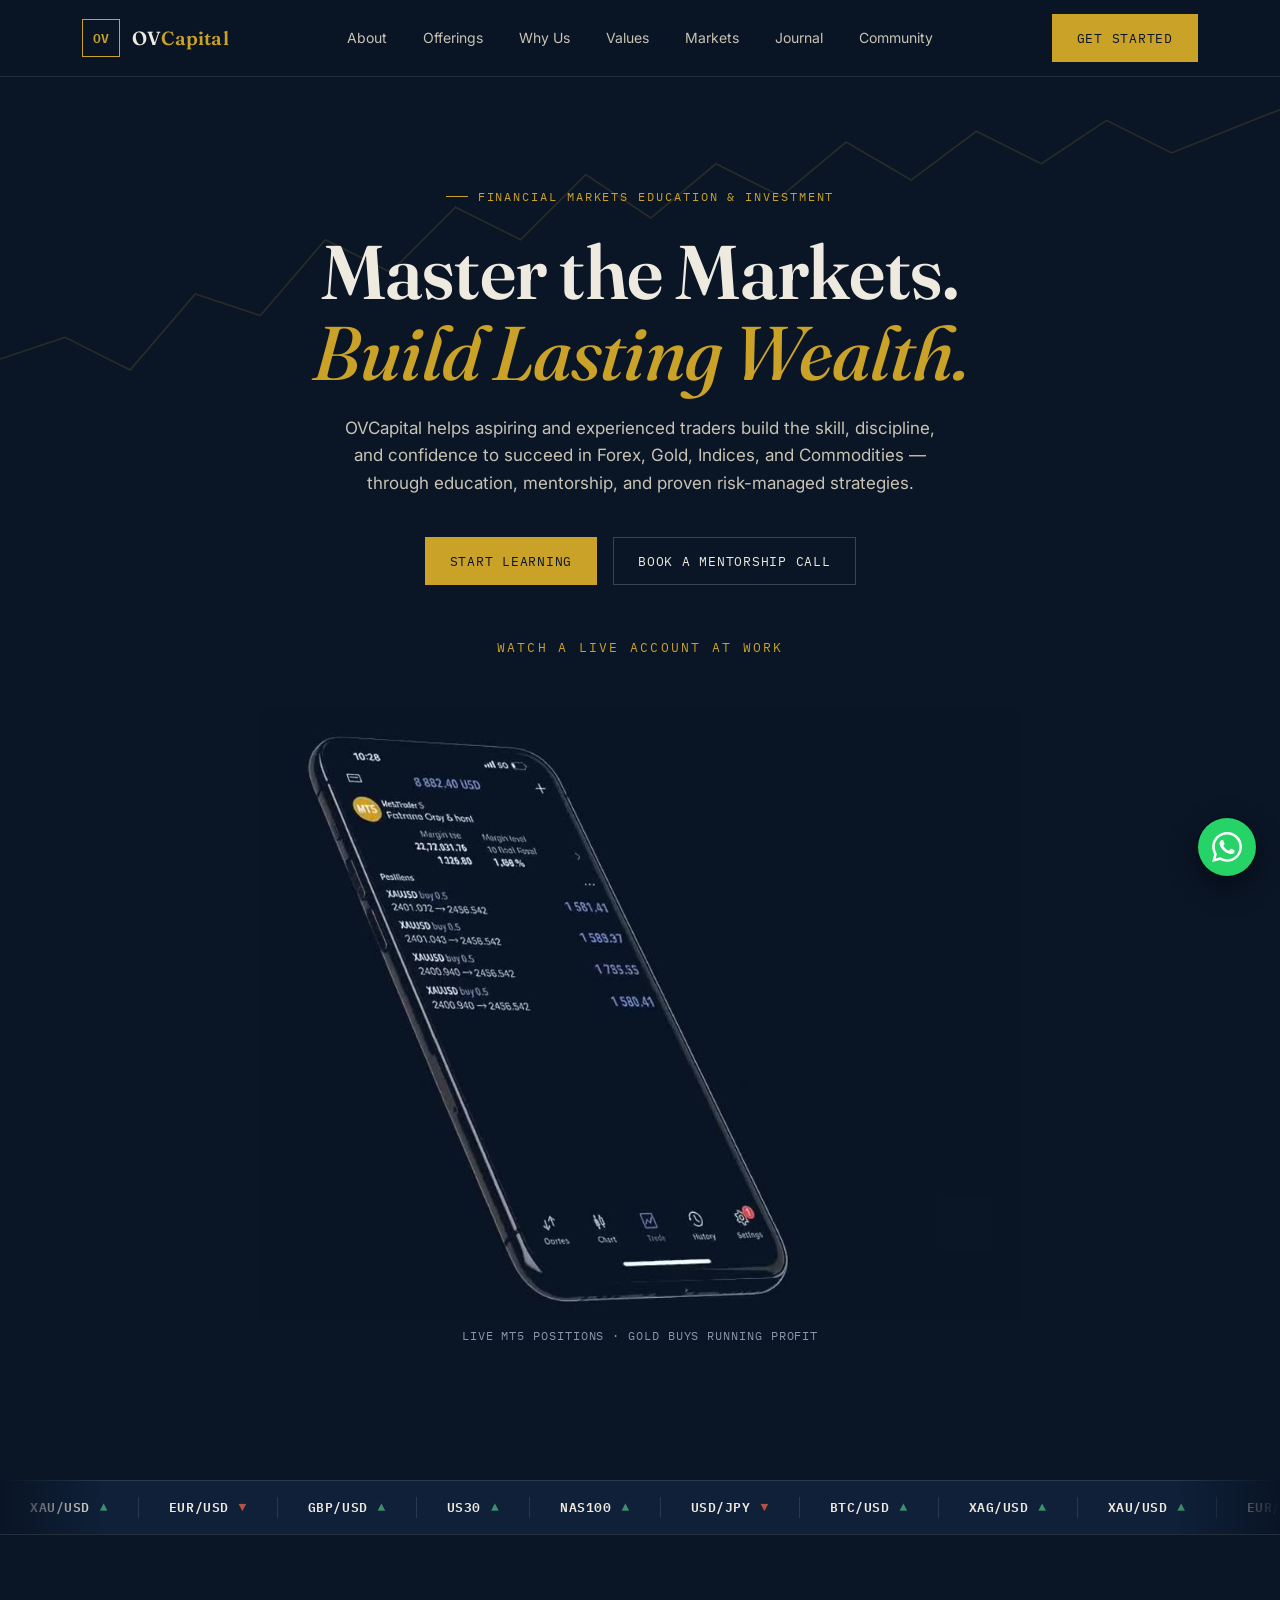
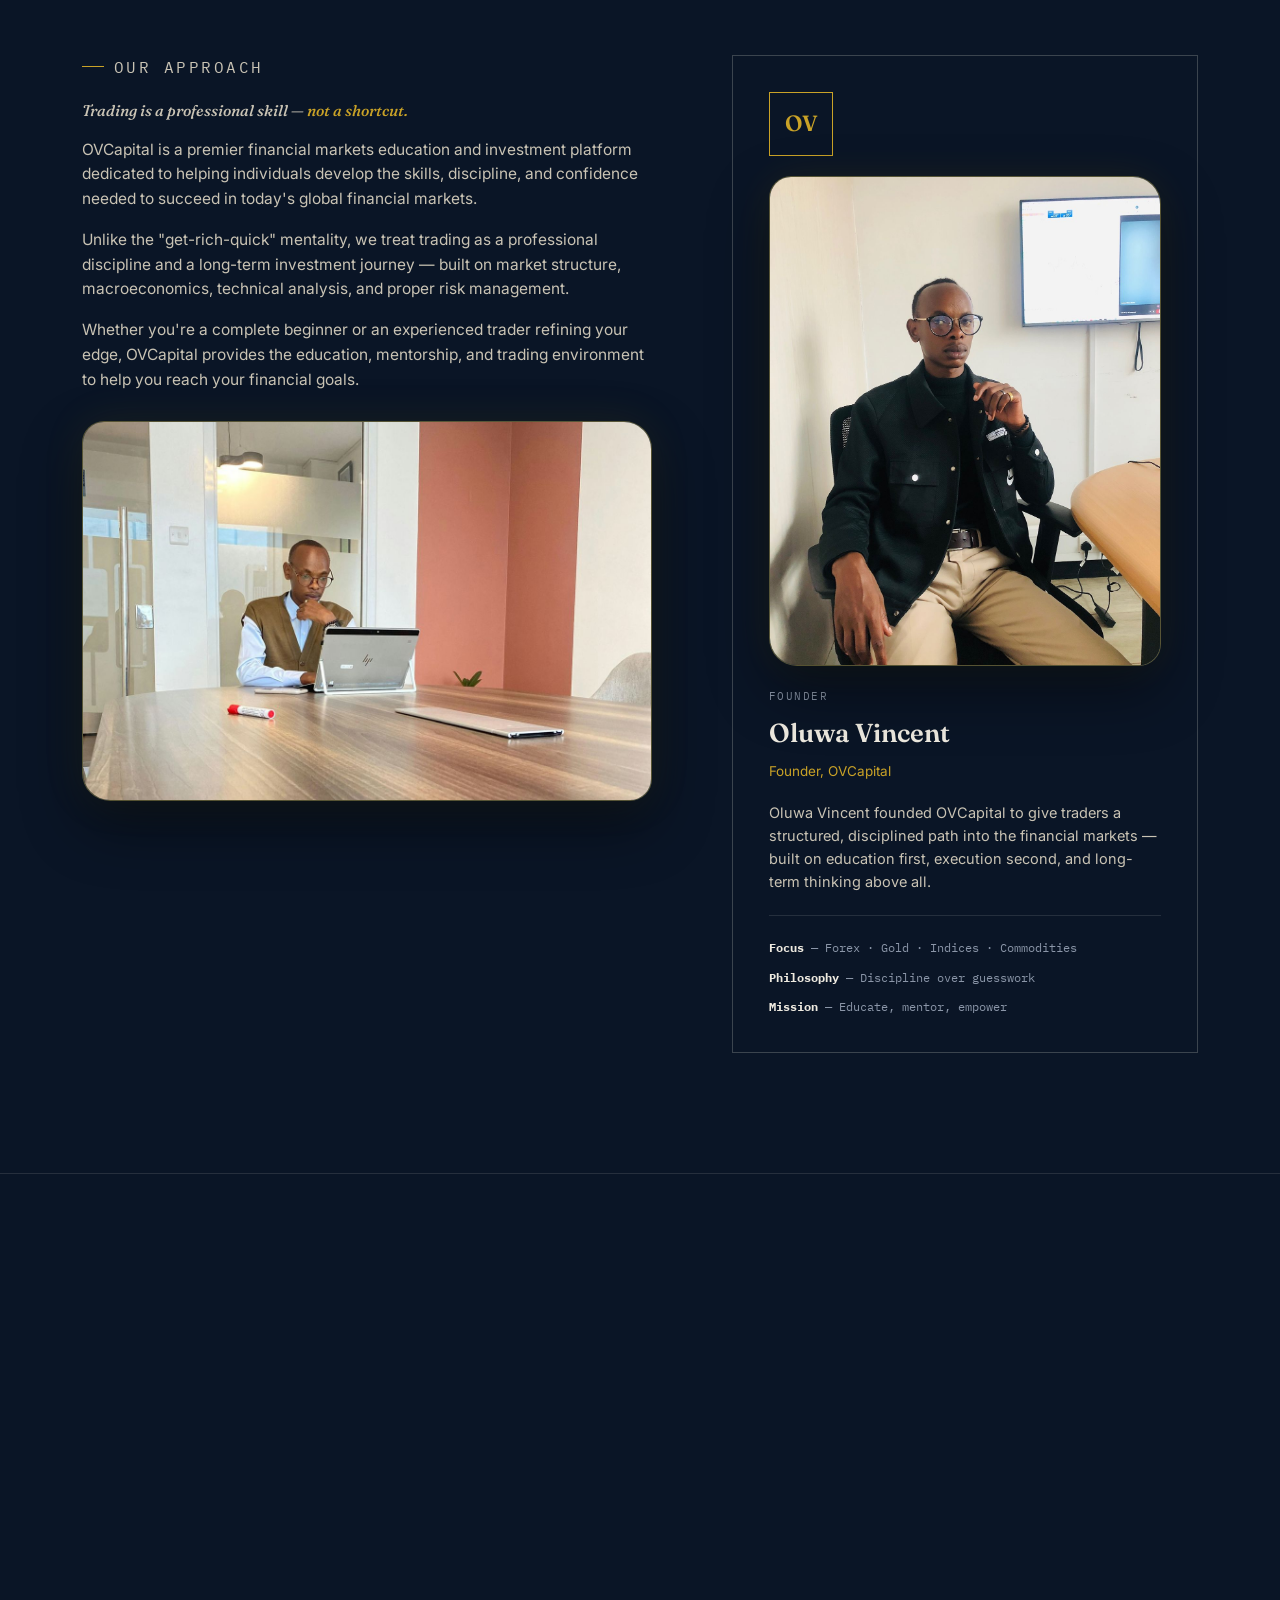
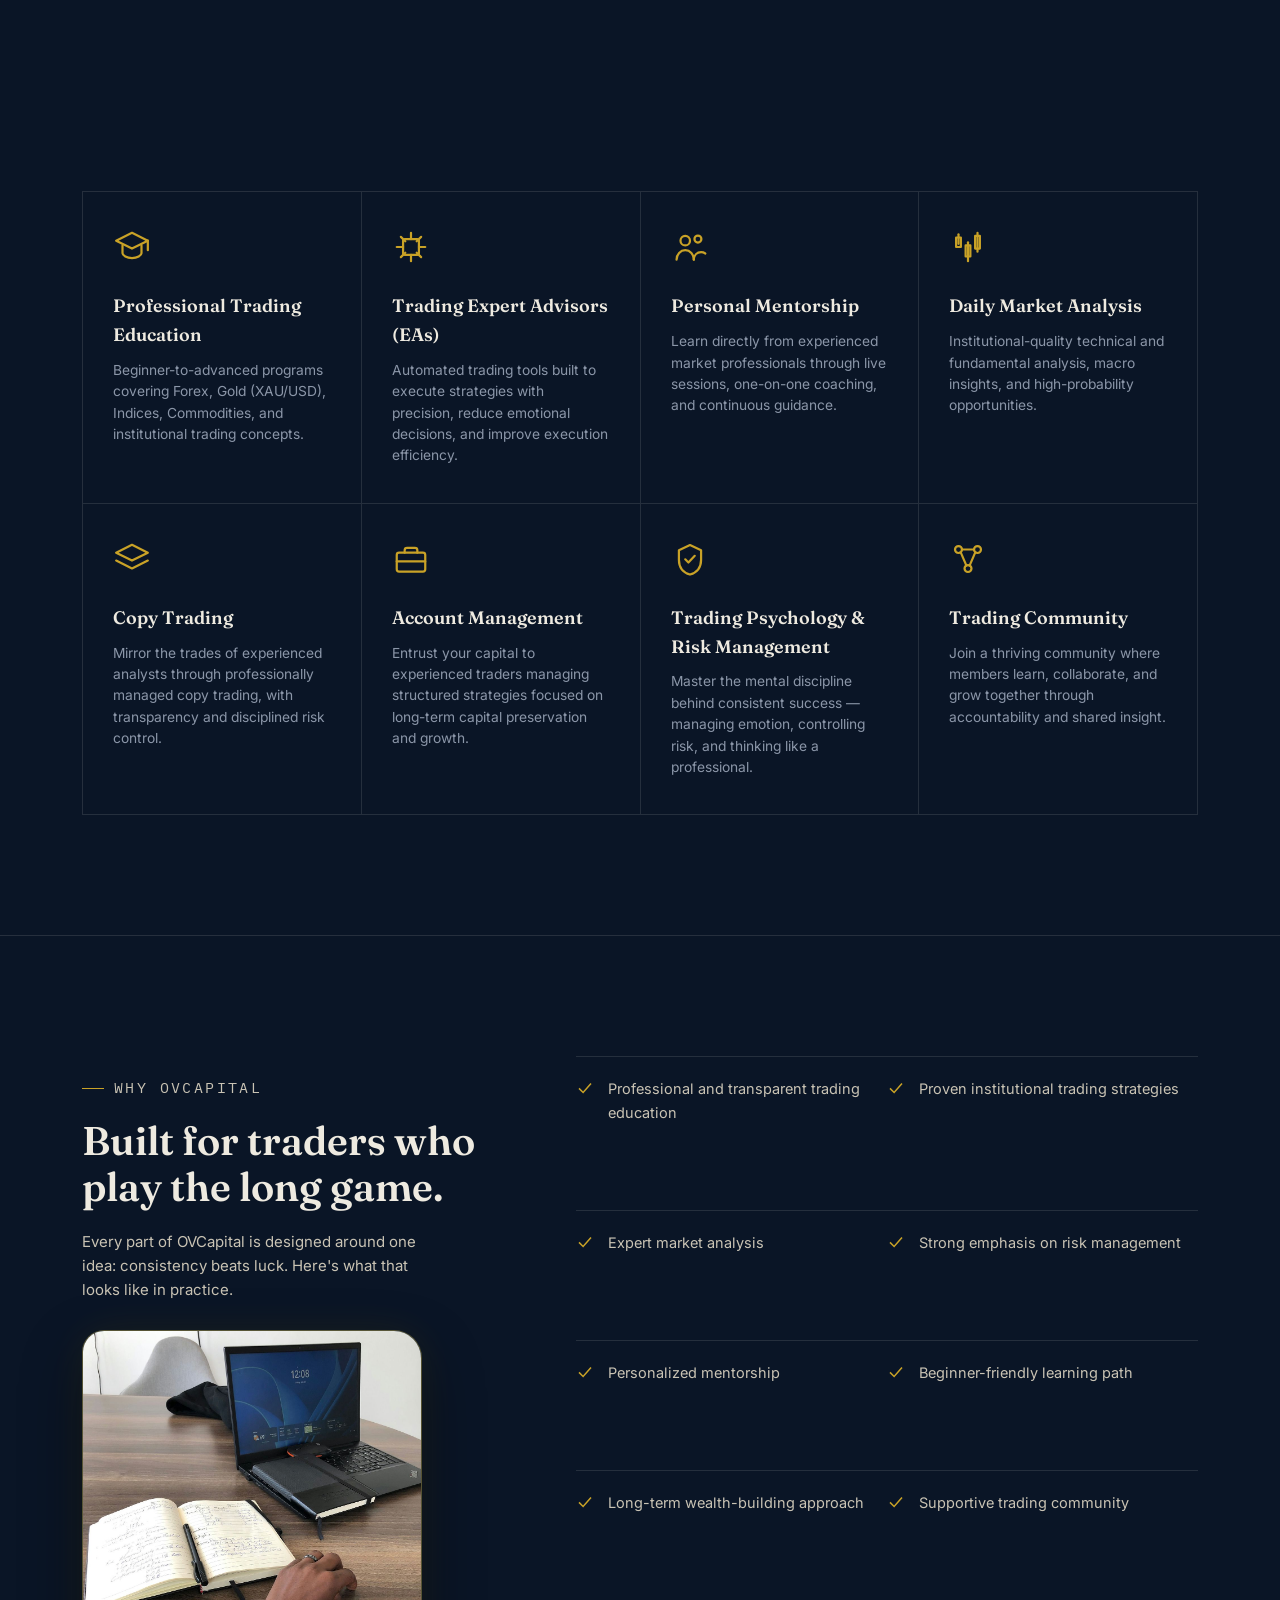
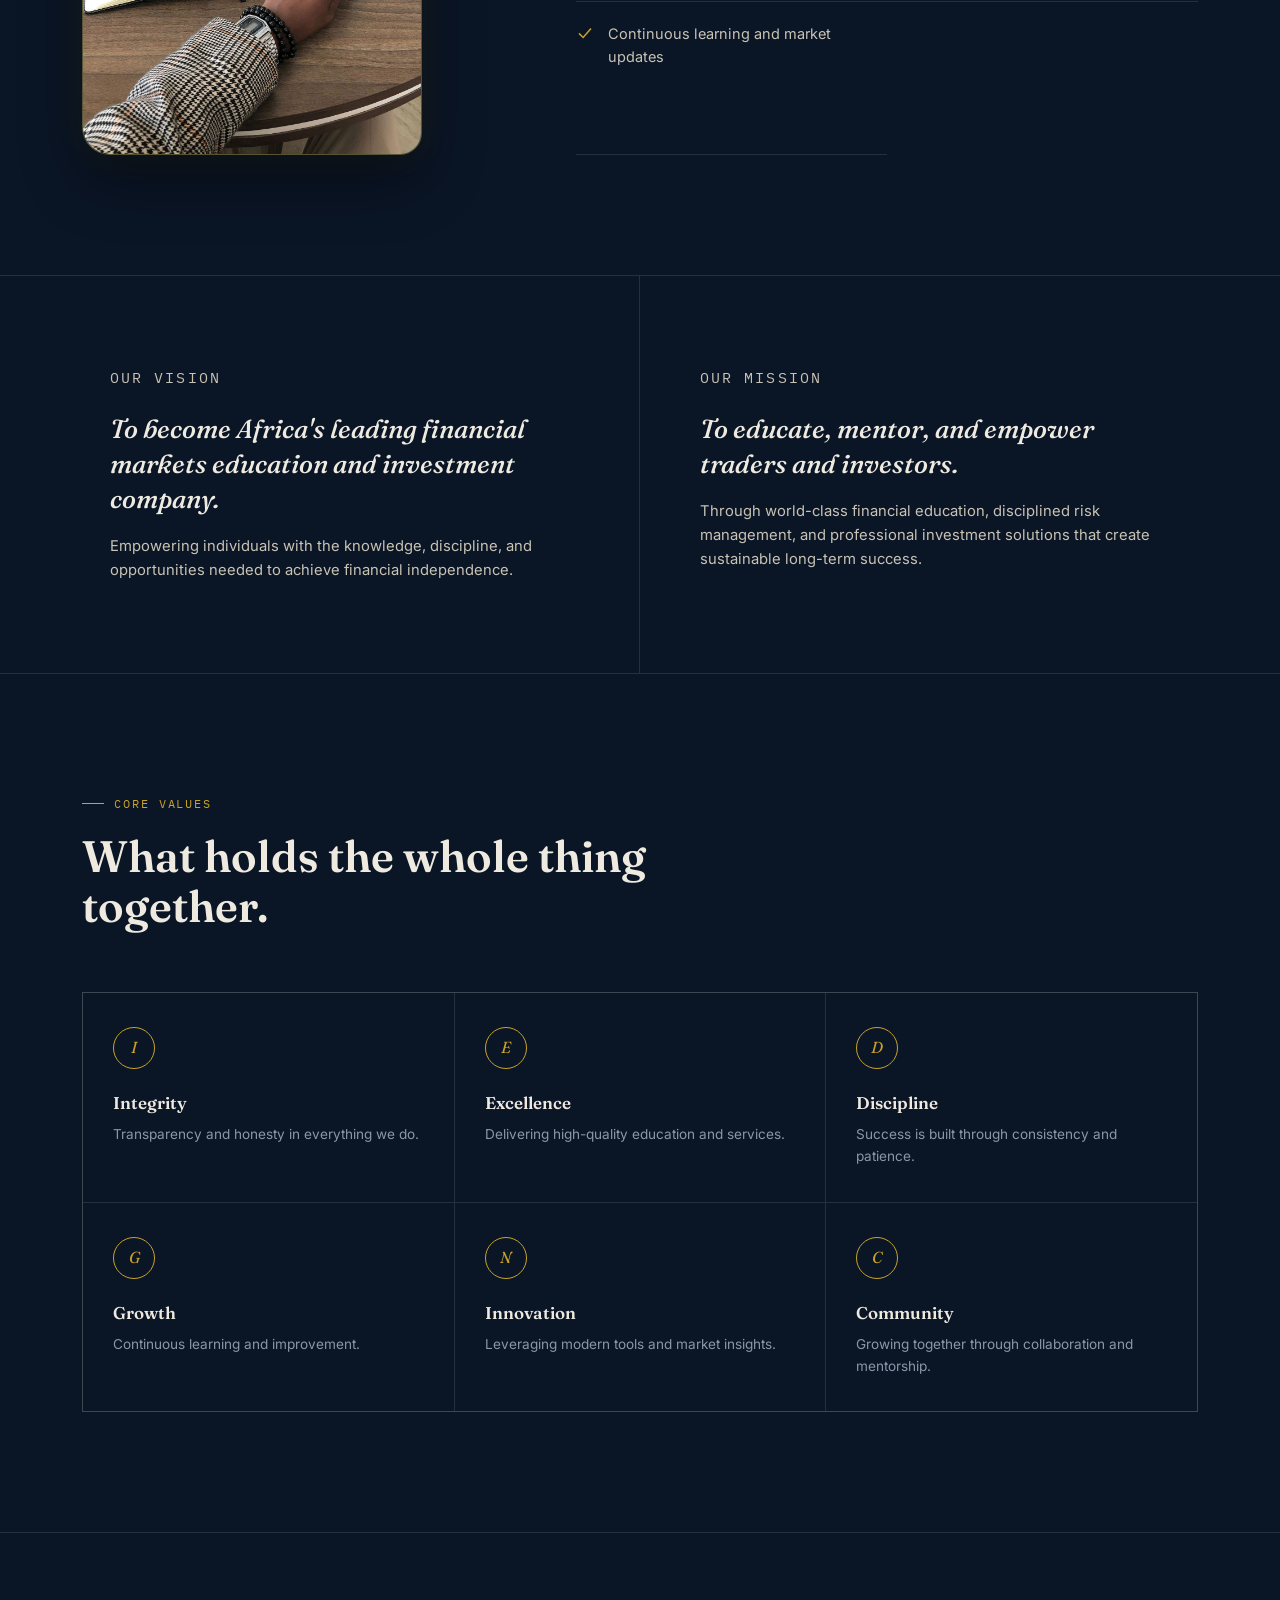
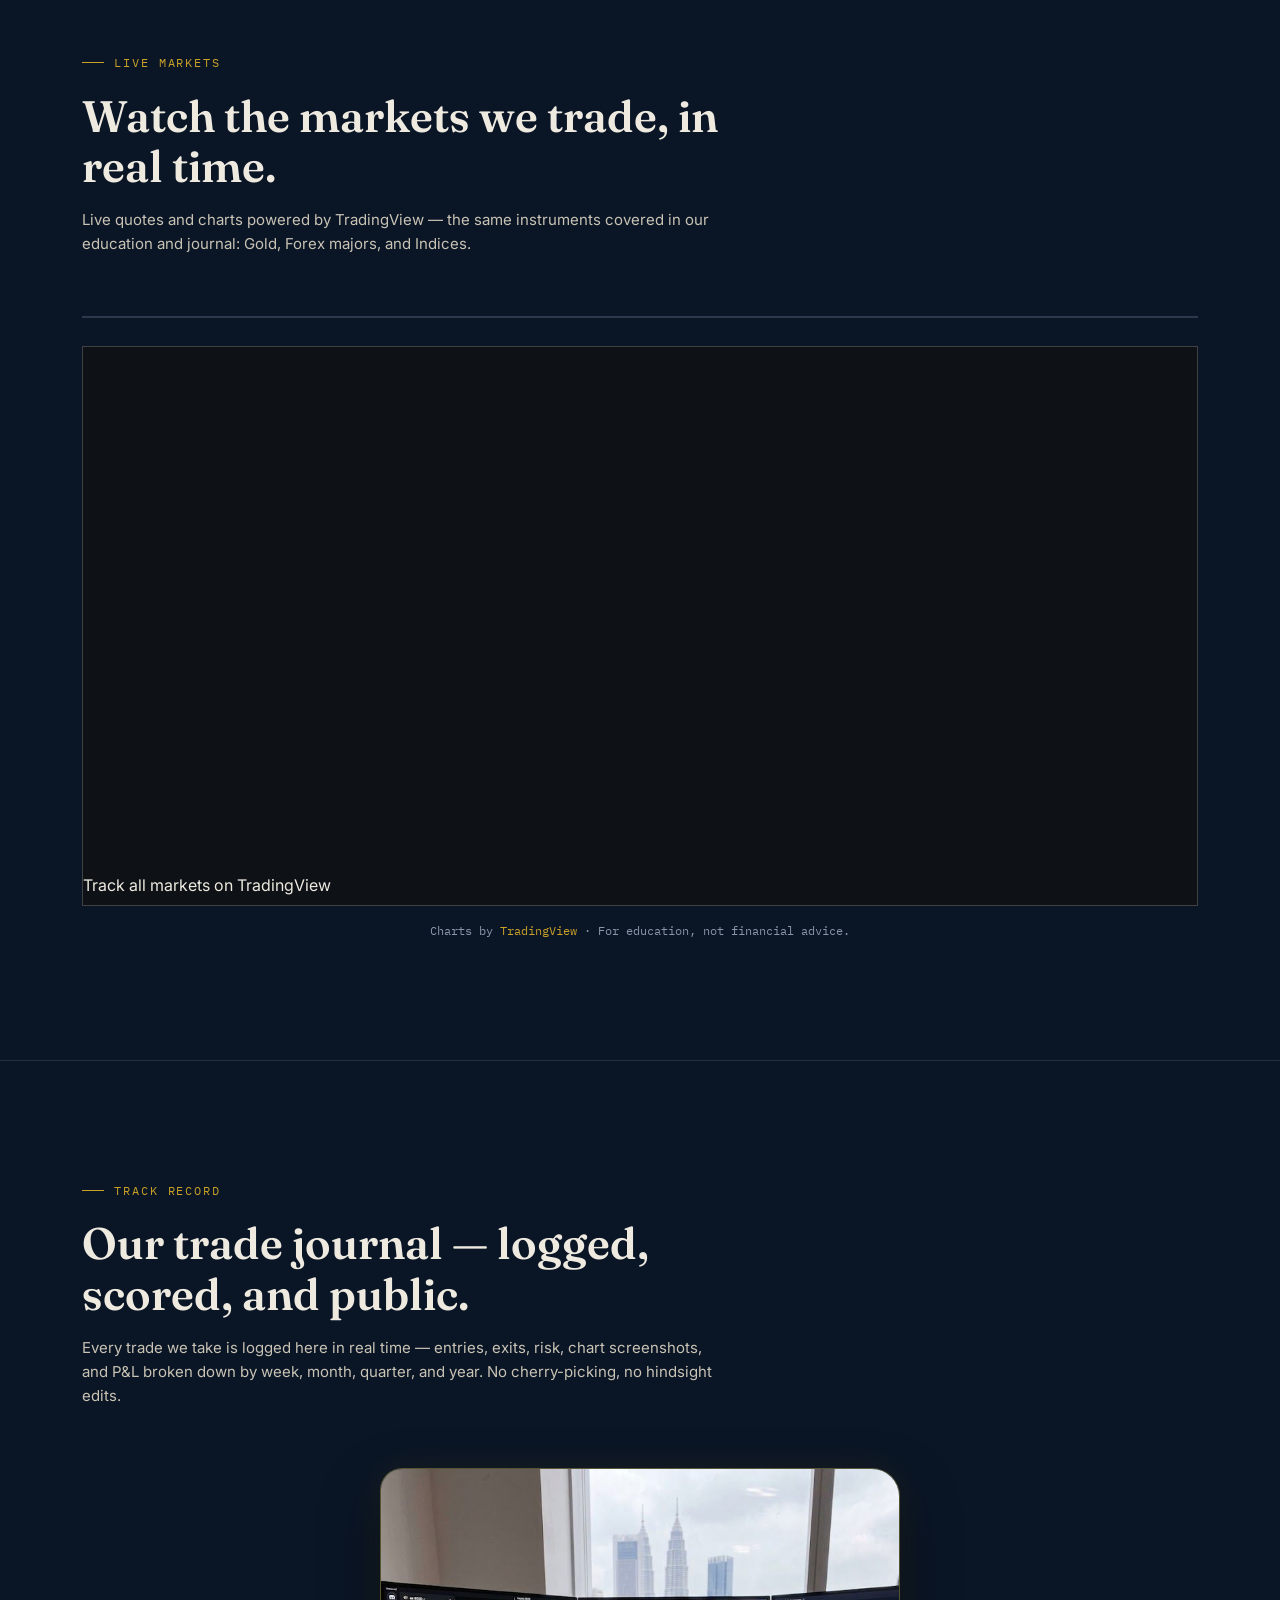
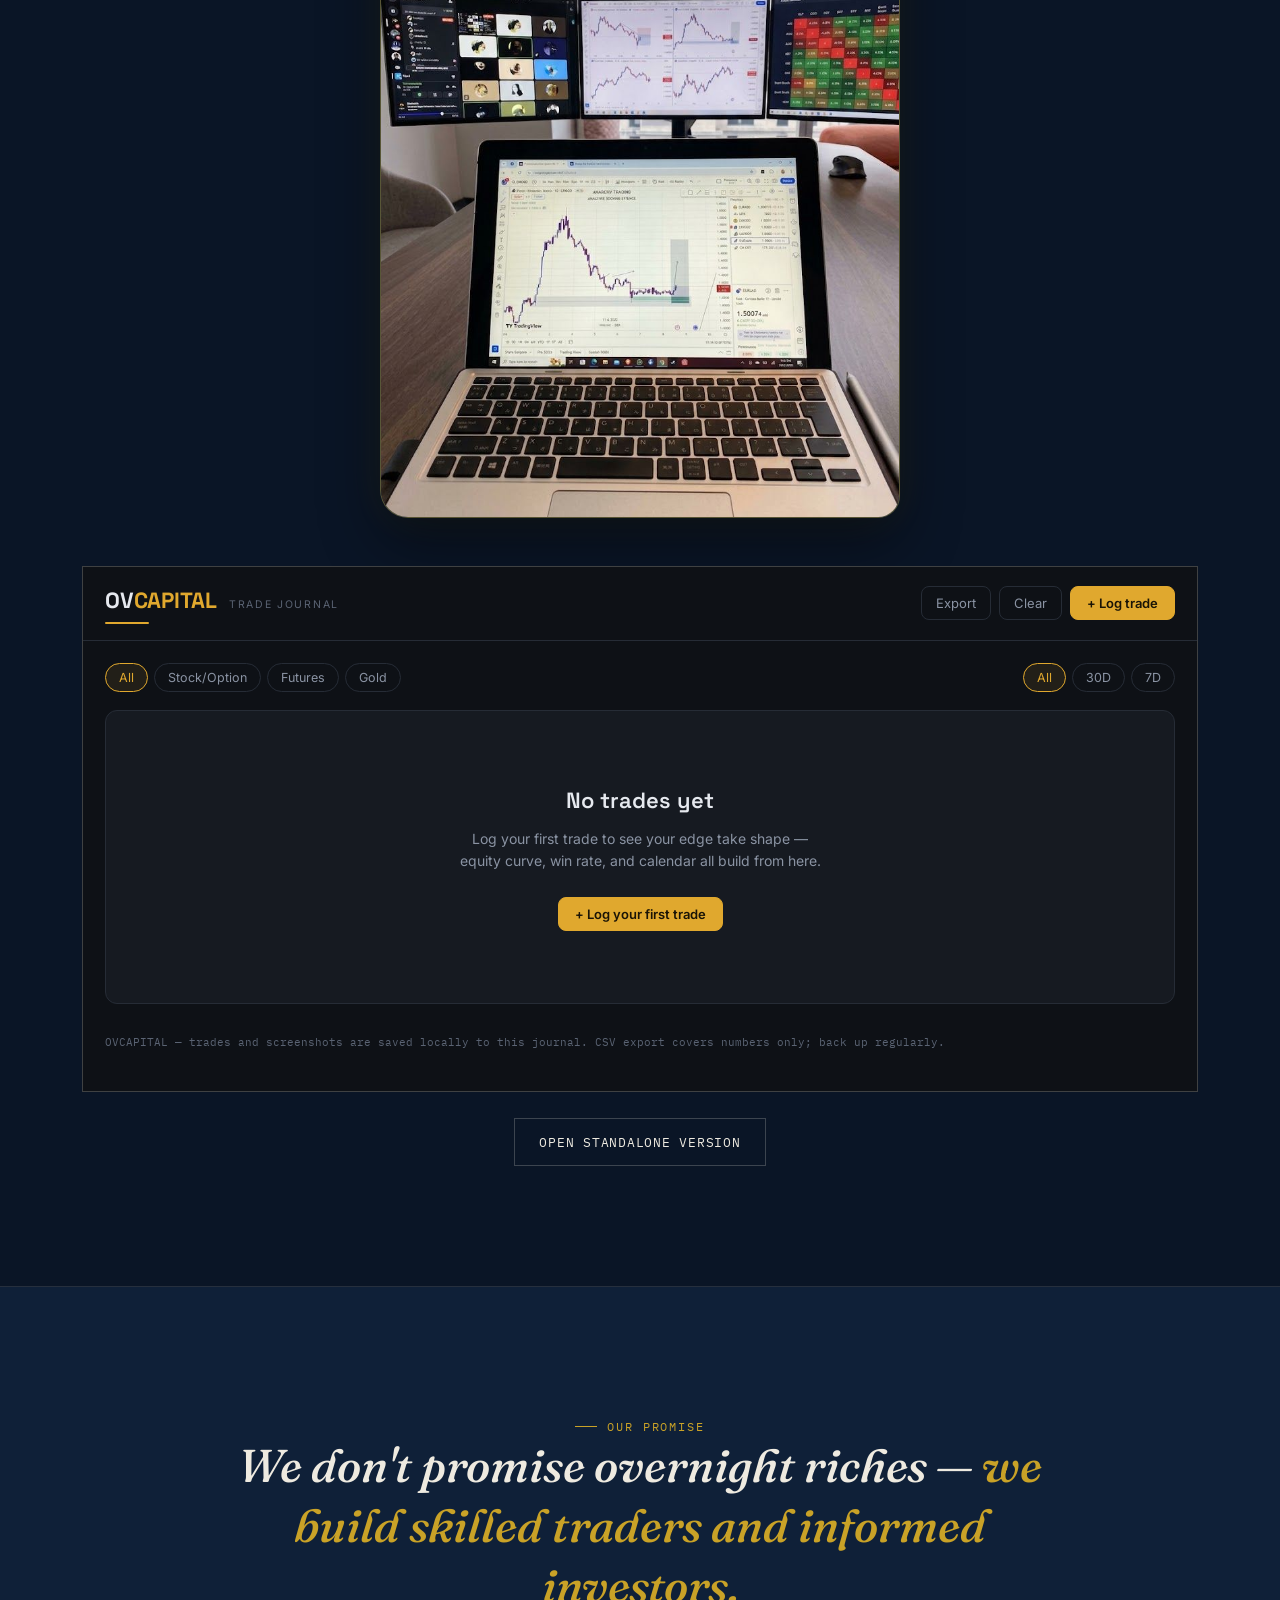
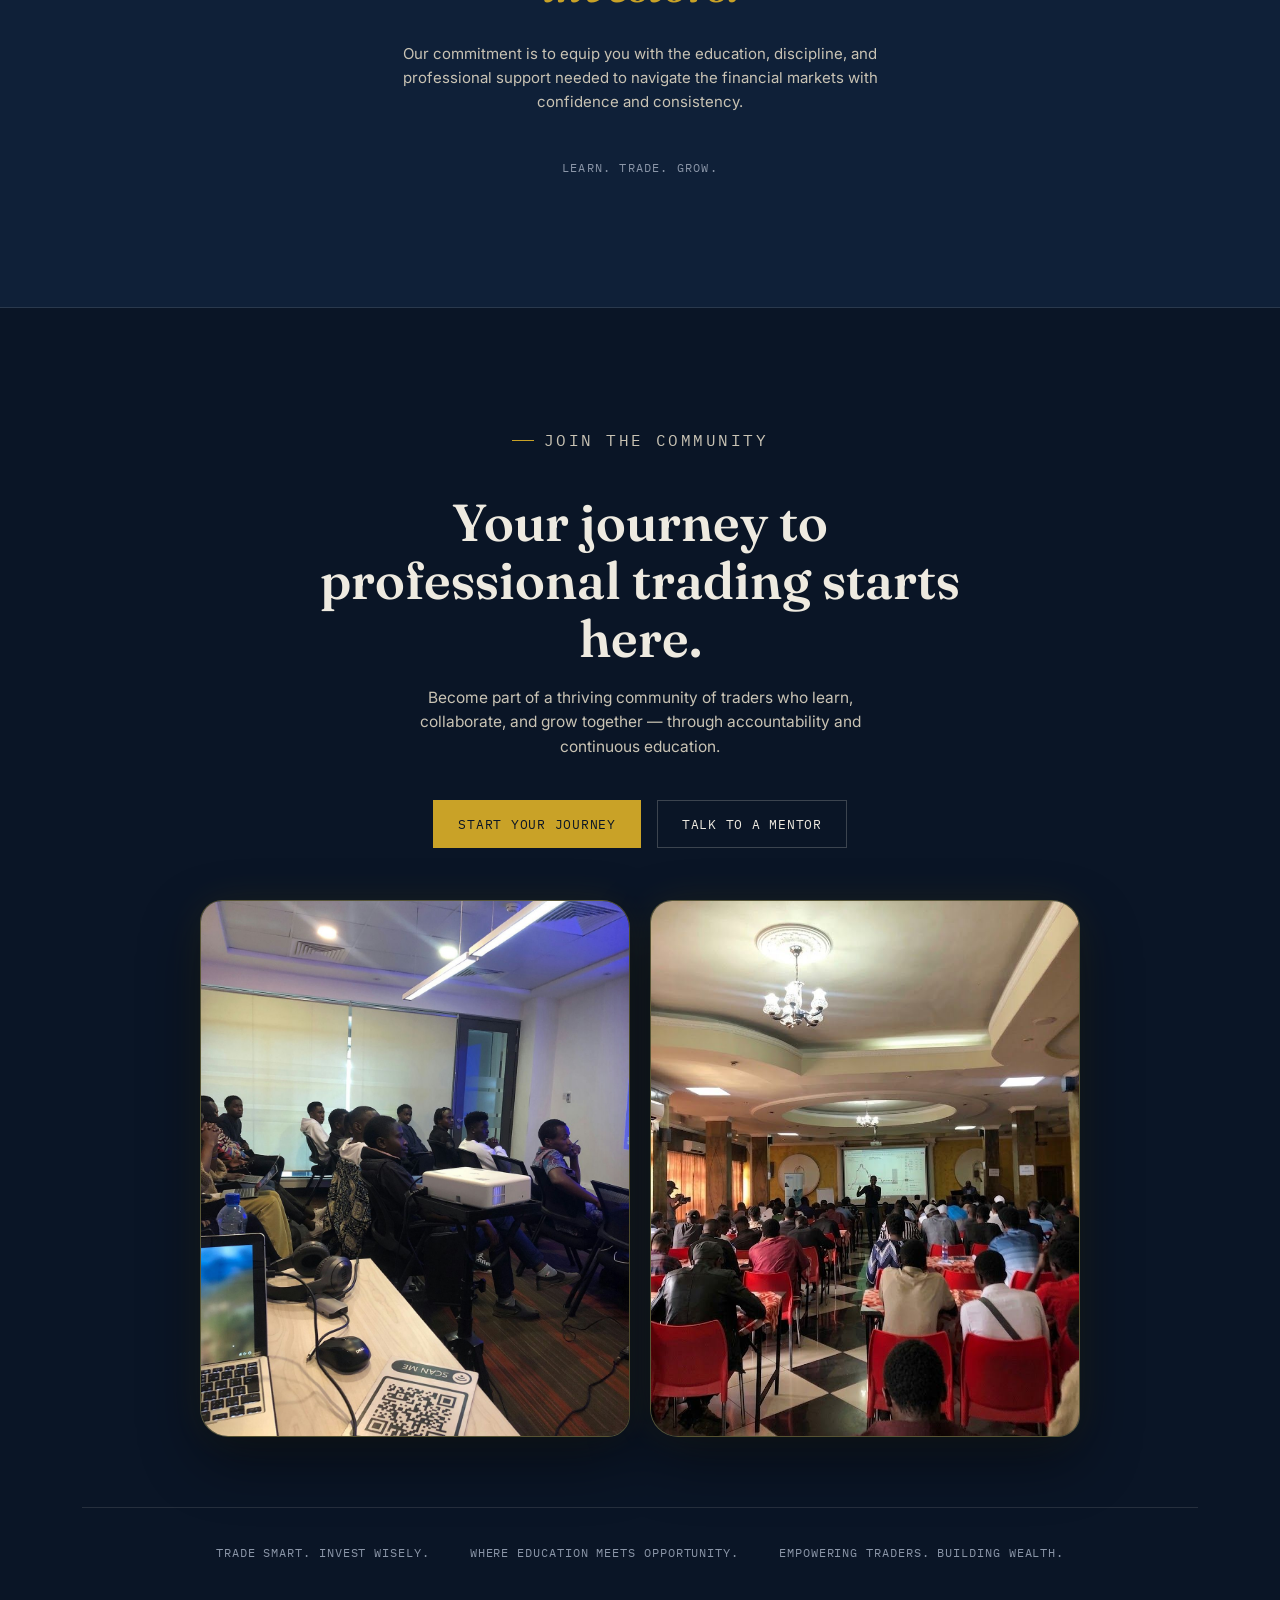
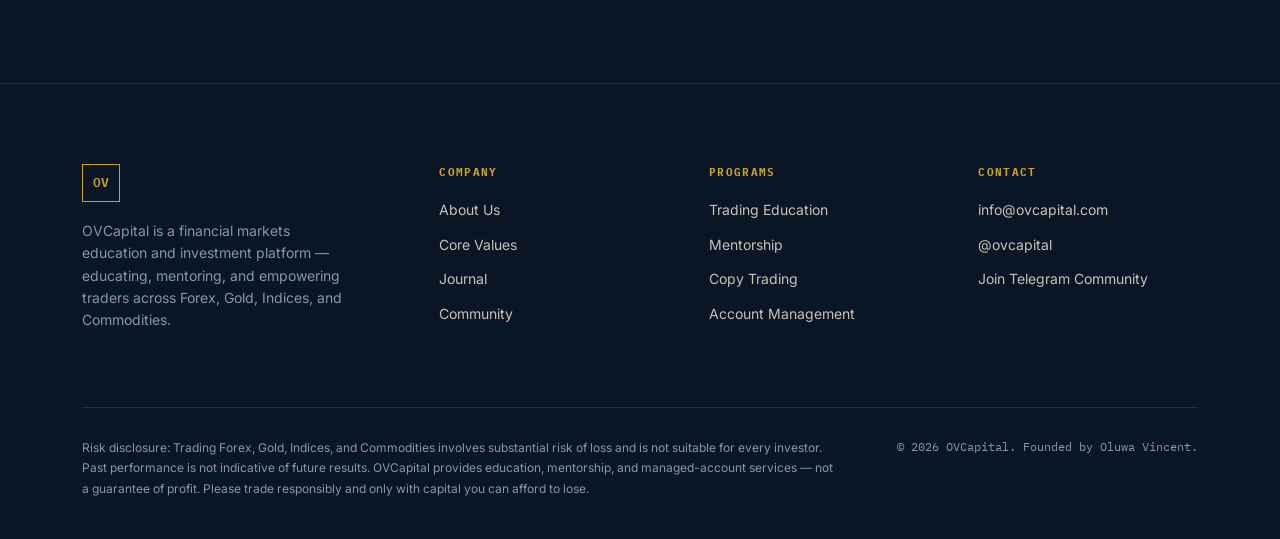
==== index.html @ 9f2e80cc "Video under hero buttons as link-free CTA; touch-safe ticker pause" ====
<!DOCTYPE html>
<html lang="en">
<head>
<meta charset="UTF-8">
<meta name="viewport" content="width=device-width, initial-scale=1.0">
<title>OVCapital — Master the Markets. Build Lasting Wealth.</title>
<link rel="preconnect" href="https://fonts.googleapis.com">
<link rel="preconnect" href="https://fonts.gstatic.com" crossorigin>
<link href="https://fonts.googleapis.com/css2?family=Fraunces:ital,opsz,wght@0,9..144,300;0,9..144,500;0,9..144,600;0,9..144,700;0,9..144,900;1,9..144,500;1,9..144,600&family=Inter:wght@400;500;600;700&family=IBM+Plex+Mono:wght@400;500;600&display=swap" rel="stylesheet">
<style>
  :root{
    --ink:#0A1526;
    --ink-2:#0F2038;
    --ink-3:#142845;
    --gold:#C9A227;
    --gold-bright:#E7C568;
    --green:#3E8F6B;
    --rust:#B15347;
    --paper:#EEEAE0;
    --paper-dim:#C9C3B4;
    --slate:#8B96A8;
    --line: rgba(238,234,224,0.12);
    --line-strong: rgba(238,234,224,0.22);
    --maxw: 1180px;
  }

  *{box-sizing:border-box;}
  html{scroll-behavior:smooth;}
  body{
    margin:0;
    background:var(--ink);
    color:var(--paper);
    font-family:'Inter', sans-serif;
    font-size:16px;
    line-height:1.6;
    -webkit-font-smoothing:antialiased;
  }
  img,svg{display:block;max-width:100%;}
  a{color:inherit;text-decoration:none;}
  ul{list-style:none;margin:0;padding:0;}
  h1,h2,h3,h4,p{margin:0;}
  .wrap{max-width:var(--maxw);margin:0 auto;padding:0 32px;}
  .eyebrow{
    font-family:'IBM Plex Mono', monospace;
    font-size:12px;
    letter-spacing:0.16em;
    text-transform:uppercase;
    color:var(--gold);
    display:flex;
    align-items:center;
    gap:10px;
  }
  .eyebrow::before{
    content:"";
    width:22px;height:1px;
    background:var(--gold);
    display:inline-block;
  }
  .mono{font-family:'IBM Plex Mono', monospace;}
  ::selection{background:var(--gold);color:var(--ink);}

  /* ---------- PHOTOS ---------- */
  .ph{position:relative;margin:0;overflow:hidden;border-radius:22px 28px 22px 28px;border:1px solid rgba(201,162,39,0.38);background:linear-gradient(135deg,var(--ink-2),var(--ink-3));box-shadow:0 24px 60px rgba(0,0,0,0.45),0 0 42px rgba(201,162,39,0.10);animation:ph-morph 12s ease-in-out infinite;}
  .ph img{position:absolute;inset:0;width:100%;height:100%;object-fit:cover;object-position:var(--pos,center);transition:transform .8s ease;}
  .ph video{position:absolute;inset:0;width:100%;height:100%;object-fit:cover;}
  .ph:hover img{transform:scale(1.045);}
  .ph--video{max-width:880px;margin:52px auto 0;aspect-ratio:11/9;border:none;background:none;box-shadow:none;animation:none;border-radius:0;}
  .video-cta{margin:52px 0 20px;font-family:'IBM Plex Mono', monospace;font-size:12.5px;letter-spacing:0.18em;text-transform:uppercase;color:var(--gold);}
  .ph--journal{max-width:520px;margin:0 auto 48px;}

  .video-cap{margin:0 0 44px;font-family:'IBM Plex Mono', monospace;font-size:11.5px;letter-spacing:0.08em;text-transform:uppercase;color:var(--slate);text-align:center;}
  .ph:hover{box-shadow:0 24px 70px rgba(0,0,0,0.55),0 0 64px rgba(201,162,39,0.20);}
  @keyframes ph-morph{0%,100%{border-radius:22px 28px 22px 28px;}50%{border-radius:30px 20px 30px 20px;}}
  .ph-row{display:grid;grid-template-columns:1fr 1fr 1fr;gap:20px;margin-bottom:60px;}
  @media (max-width:900px){.ph-row{grid-template-columns:1fr;}}
  .ph--wide{aspect-ratio:16/9;}
  .ph--std{aspect-ratio:3/2;}
  .ph--portrait{aspect-ratio:4/5;}
  .ph--about{margin-top:28px;}
  .ph--founder{margin:0 0 22px;}
  .ph--offerings{margin-bottom:60px;}
  .ph--why{margin-top:28px;max-width:340px;}
  .ph-row--duo{grid-template-columns:1fr 1fr;max-width:880px;margin:52px auto 0;}

  /* ---------- reveal ---------- */
  .reveal{opacity:0;transform:translateY(22px);transition:opacity .7s ease, transform .7s ease;}
  .reveal.in-view{opacity:1;transform:translateY(0);}

  /* ---------- NAV ---------- */
  .nav{
    position:sticky;top:0;z-index:50;
    background:rgba(10,21,38,0.86);
    backdrop-filter:blur(10px);
    border-bottom:1px solid var(--line);
  }
  .nav .wrap{
    display:flex;align-items:center;justify-content:space-between;
    height:76px;
  }
  .nav__brand{display:flex;align-items:center;gap:12px;}
  .nav__badge{
    width:38px;height:38px;
    border:1px solid var(--gold);
    display:flex;align-items:center;justify-content:center;
    font-family:'IBM Plex Mono', monospace;
    font-size:13px;font-weight:600;
    color:var(--gold);
    letter-spacing:0.02em;
  }
  .nav__word{font-family:'Fraunces', serif;font-weight:600;font-size:19px;letter-spacing:0.01em;}
  .nav__word em{color:var(--gold);font-style:normal;}
  .nav__links{display:flex;gap:36px;}
  .nav__links a{
    font-size:14px;color:var(--paper-dim);
    position:relative;padding:4px 0;
    transition:color .25s ease;
  }
  .nav__links a::after{
    content:"";position:absolute;left:0;bottom:0;
    width:0;height:1px;background:var(--gold);
    transition:width .3s ease;
  }
  .nav__links a:hover{color:var(--paper);}
  .nav__links a:hover::after{width:100%;}
  .nav__right{display:flex;align-items:center;gap:22px;}
  .nav__toggle{display:none;background:none;border:1px solid var(--line-strong);width:40px;height:40px;color:var(--paper);cursor:pointer;}

  .btn{
    display:inline-flex;align-items:center;gap:8px;
    padding:13px 24px;
    font-family:'IBM Plex Mono', monospace;
    font-size:12.5px;letter-spacing:0.06em;text-transform:uppercase;
    border:1px solid transparent;
    cursor:pointer;
    transition:all .25s ease;
    white-space:nowrap;
  }
  .btn--primary{background:var(--gold);color:var(--ink);border-color:var(--gold);}
  .btn--primary:hover{background:var(--gold-bright);border-color:var(--gold-bright);}
  .btn--ghost{background:transparent;color:var(--paper);border-color:var(--line-strong);}
  .btn--ghost:hover{border-color:var(--gold);color:var(--gold);}

  /* ---------- HERO ---------- */
  .hero{
    position:relative;
    padding:110px 0 0;
    overflow:hidden;
    border-bottom:1px solid var(--line);
  }
  .hero__chart{
    position:absolute;inset:0;
    opacity:0.16;
    pointer-events:none;
  }
  .hero__inner{
    position:relative;z-index:2;
    max-width:820px;
    padding:0 32px 90px;
    margin:0 auto;
    text-align:center;
  }
  .hero__title{
    font-family:'Fraunces', serif;
    font-weight:600;
    font-size:clamp(40px, 6.2vw, 76px);
    line-height:1.06;
    letter-spacing:-0.01em;
    margin:26px 0 22px;
  }
  .hero__title em{font-style:italic;font-weight:500;color:var(--gold);}
  .hero__sub{
    font-size:17px;
    color:var(--paper-dim);
    max-width:620px;
    margin:0 auto 40px;
  }
  .hero__actions{display:flex;gap:16px;justify-content:center;flex-wrap:wrap;}

  .ticker{
    position:relative;z-index:2;
    border-top:1px solid var(--line);
    background:var(--ink-2);
    overflow:hidden;
    padding:16px 0;
  }
  .ticker{
    -webkit-mask-image:linear-gradient(90deg,transparent,#000 8%,#000 92%,transparent);
    mask-image:linear-gradient(90deg,transparent,#000 8%,#000 92%,transparent);
  }
  .ticker__track{
    display:flex;
    width:max-content;
    will-change:transform;
    animation:scroll-left 44s linear infinite;
  }
  @media (hover:hover){.ticker:hover .ticker__track{animation-play-state:paused;}}
  @keyframes scroll-left{
    from{transform:translateX(0);}
    to{transform:translateX(-50%);}
  }
  .ticker__item{
    display:flex;align-items:center;gap:10px;
    padding:0 30px;
    font-family:'IBM Plex Mono', monospace;
    font-size:13px;letter-spacing:0.04em;
    color:var(--paper-dim);
    border-right:1px solid var(--line);
    white-space:nowrap;
  }
  .ticker__item b{color:var(--paper);font-weight:600;}
  .ticker__up{color:var(--green);}
  .ticker__down{color:var(--rust);}

  /* ---------- ABOUT ---------- */
  .about{padding:120px 0;border-bottom:1px solid var(--line);}
  .about .wrap{display:grid;grid-template-columns:1.1fr 0.9fr;gap:80px;align-items:start;}
  .about__quote{
    font-family:'Fraunces', serif;
    font-style:italic;
    font-weight:500;
    font-size:clamp(26px, 3vw, 36px);
    line-height:1.3;
    color:var(--paper);
    margin:22px 0 26px;
  }
  .about__quote span{color:var(--gold);}
  .about__body p{color:var(--paper-dim);margin-bottom:16px;font-size:15.5px;}
  .founder{
    border:1px solid var(--line-strong);
    padding:36px;
    position:sticky;top:110px;
  }
  .founder__badge{
    width:64px;height:64px;
    border:1px solid var(--gold);
    display:flex;align-items:center;justify-content:center;
    font-family:'Fraunces', serif;font-weight:600;font-size:22px;
    color:var(--gold);margin-bottom:20px;
  }
  .founder__label{
    font-family:'IBM Plex Mono', monospace;
    font-size:11px;letter-spacing:0.14em;text-transform:uppercase;
    color:var(--slate);margin-bottom:8px;
  }
  .founder__name{font-family:'Fraunces', serif;font-weight:600;font-size:26px;margin-bottom:6px;}
  .founder__role{font-size:13.5px;color:var(--gold);margin-bottom:18px;}
  .founder__bio{font-size:14.5px;color:var(--paper-dim);}
  .founder__rule{height:1px;background:var(--line);margin:22px 0;}
  .founder__meta{display:flex;flex-direction:column;gap:10px;font-family:'IBM Plex Mono', monospace;font-size:12px;color:var(--slate);}
  .founder__meta b{color:var(--paper);}

  /* ---------- OFFERINGS ---------- */
  .offerings{padding:120px 0;border-bottom:1px solid var(--line);}
  .section-head{max-width:640px;margin-bottom:60px;}
  .section-head h2{
    font-family:'Fraunces', serif;font-weight:600;
    font-size:clamp(30px,3.6vw,44px);
    line-height:1.15;
    margin-top:18px;
  }
  .offer-grid{
    display:grid;
    grid-template-columns:repeat(4, 1fr);
    border-top:1px solid var(--line);
    border-left:1px solid var(--line);
  }
  .offer-card{
    border-right:1px solid var(--line);
    border-bottom:1px solid var(--line);
    padding:36px 30px;
    transition:background .3s ease;
  }
  .offer-card:hover{background:var(--ink-2);}
  .offer-card__icon{
    width:38px;height:38px;
    color:var(--gold);
    margin-bottom:26px;
  }
  .offer-card__icon svg{width:100%;height:100%;fill:none;stroke:currentColor;stroke-width:1.4;stroke-linecap:round;stroke-linejoin:round;}
  .offer-card h3{font-family:'Fraunces', serif;font-weight:600;font-size:18px;margin-bottom:10px;}
  .offer-card p{font-size:13.8px;color:var(--slate);line-height:1.55;}

  /* ---------- WHY ---------- */
  .why{padding:120px 0;border-bottom:1px solid var(--line);}
  .why .wrap{display:grid;grid-template-columns:0.8fr 1.2fr;gap:80px;}
  .why__intro h2{font-family:'Fraunces', serif;font-weight:600;font-size:clamp(28px,3.4vw,40px);margin-top:18px;line-height:1.15;}
  .why__intro p{color:var(--paper-dim);margin-top:20px;font-size:15px;max-width:340px;}
  .why__list{display:grid;grid-template-columns:1fr 1fr;gap:0;border-top:1px solid var(--line);}
  .why__item{
    display:flex;gap:14px;align-items:flex-start;
    padding:20px 16px 20px 0;
    border-bottom:1px solid var(--line);
    font-size:14.5px;color:var(--paper-dim);
  }
  .why__item svg{flex:none;width:18px;height:18px;stroke:var(--gold);stroke-width:2;fill:none;margin-top:2px;}

  /* ---------- VISION / MISSION ---------- */
  .vm{border-bottom:1px solid var(--line);}
  .vm .wrap{display:grid;grid-template-columns:1fr 1fr;padding:0;max-width:var(--maxw);}
  .vm__panel{padding:90px 60px;border-right:1px solid var(--line);}
  .vm .wrap>.vm__panel:last-child{border-right:none;}
  .vm__tag{font-family:'IBM Plex Mono', monospace;font-size:11px;letter-spacing:0.14em;text-transform:uppercase;color:var(--gold);margin-bottom:22px;}
  .vm__panel h3{font-family:'Fraunces', serif;font-weight:500;font-style:italic;font-size:26px;line-height:1.35;margin-bottom:18px;}
  .vm__panel p{color:var(--paper-dim);font-size:14.8px;}

  /* ---------- VALUES ---------- */
  .values{padding:120px 0;border-bottom:1px solid var(--line);}
  .value-grid{display:grid;grid-template-columns:repeat(3,1fr);gap:1px;background:var(--line);border:1px solid var(--line);}
  .value-card{background:var(--ink);padding:34px 30px;}
  .value-card__mark{
    width:42px;height:42px;border-radius:50%;
    border:1px solid var(--gold);
    display:flex;align-items:center;justify-content:center;
    font-family:'Fraunces', serif;font-style:italic;color:var(--gold);font-size:16px;
    margin-bottom:20px;
  }
  .value-card h3{font-family:'Fraunces', serif;font-weight:600;font-size:17px;margin-bottom:8px;}
  .value-card p{font-size:13.6px;color:var(--slate);}

  /* ---------- JOURNAL ---------- */
  .journal{padding:120px 0;border-bottom:1px solid var(--line);}
  .journal__lead{color:var(--paper-dim);font-size:15px;max-width:640px;margin-top:16px;}
  .journal__frame{
    border:1px solid var(--line-strong);
    background:#0E1116;
    overflow:hidden;
  }
  .journal__foot{margin-top:26px;display:flex;justify-content:center;}

  /* ---------- PROMISE ---------- */
  .promise{
    padding:130px 0;
    text-align:center;
    background:var(--ink-2);
    border-bottom:1px solid var(--line);
    position:relative;
  }
  .promise__quote{
    font-family:'Fraunces', serif;font-style:italic;font-weight:500;
    font-size:clamp(26px,4vw,46px);
    line-height:1.3;
    max-width:820px;margin:0 auto 26px;
  }
  .promise__quote span{color:var(--gold);}
  .promise__sub{color:var(--paper-dim);max-width:520px;margin:0 auto;font-size:15px;}
  .promise__sign{margin-top:44px;font-family:'IBM Plex Mono', monospace;font-size:12px;letter-spacing:0.1em;text-transform:uppercase;color:var(--slate);}

  /* ---------- COMMUNITY / CTA ---------- */
  .community{padding:120px 0;text-align:center;border-bottom:1px solid var(--line);}
  .community h2{font-family:'Fraunces', serif;font-weight:600;font-size:clamp(30px,4.4vw,52px);max-width:680px;margin:20px auto 18px;line-height:1.12;}
  .community p{color:var(--paper-dim);max-width:480px;margin:0 auto 40px;font-size:15.5px;}
  .community__actions{display:flex;justify-content:center;gap:16px;flex-wrap:wrap;}
  .community__marquee{
    margin-top:70px;padding-top:36px;border-top:1px solid var(--line);
    display:flex;justify-content:center;gap:40px;flex-wrap:wrap;
    font-family:'IBM Plex Mono', monospace;font-size:11.5px;letter-spacing:0.08em;text-transform:uppercase;color:var(--slate);
  }

  /* ---------- MARKETS ---------- */
  .markets{padding:120px 0;border-bottom:1px solid var(--line);}
  .markets__tape{border-top:1px solid var(--line);border-bottom:1px solid var(--line);background:var(--ink-2);margin-bottom:28px;overflow:hidden;}
  .markets__chart{border:1px solid var(--line-strong);background:#0E1116;height:560px;overflow:hidden;}
  .markets__chart .tradingview-widget-container{height:100%;}
  .markets__note{margin-top:16px;font-family:'IBM Plex Mono', monospace;font-size:11.5px;color:var(--slate);text-align:center;}
  .markets__note a{color:var(--gold);}
  @media (max-width:560px){.markets__chart{height:440px;}}

  /* ---------- WHATSAPP ---------- */
  .wa-float{position:fixed;right:24px;bottom:24px;z-index:60;width:58px;height:58px;border-radius:50%;background:#25D366;display:flex;align-items:center;justify-content:center;box-shadow:0 10px 30px rgba(0,0,0,0.45),0 0 0 1px rgba(0,0,0,0.3);transition:transform .25s ease,box-shadow .25s ease;animation:wa-pulse 2.6s ease-out infinite;}
  .wa-float svg{width:30px;height:30px;fill:#fff;}
  .wa-float:hover{transform:scale(1.08);box-shadow:0 14px 36px rgba(0,0,0,0.5),0 0 44px rgba(37,211,102,0.45);}
  @keyframes wa-pulse{0%{box-shadow:0 10px 30px rgba(0,0,0,0.45),0 0 0 0 rgba(37,211,102,0.5);}70%{box-shadow:0 10px 30px rgba(0,0,0,0.45),0 0 0 16px rgba(37,211,102,0);}100%{box-shadow:0 10px 30px rgba(0,0,0,0.45),0 0 0 0 rgba(37,211,102,0);}}

  /* ---------- FOOTER ---------- */
  footer{padding:80px 0 40px;}
  .footer__top{display:grid;grid-template-columns:1.4fr 1fr 1fr 1fr;gap:50px;margin-bottom:70px;}
  .footer__brand .nav__badge{margin-bottom:18px;}
  .footer__tag{color:var(--slate);font-size:14px;max-width:260px;margin-top:14px;}
  .footer__col h4{font-family:'IBM Plex Mono', monospace;font-size:11px;letter-spacing:0.12em;text-transform:uppercase;color:var(--gold);margin-bottom:18px;}
  .footer__col a{display:block;color:var(--paper-dim);font-size:14px;margin-bottom:12px;transition:color .2s ease;}
  .footer__col a:hover{color:var(--paper);}
  .footer__bottom{
    border-top:1px solid var(--line);
    padding-top:30px;
    display:flex;justify-content:space-between;gap:30px;
    flex-wrap:wrap;
  }
  .footer__legal{font-size:12px;color:var(--slate);max-width:760px;line-height:1.7;}
  .footer__copy{font-family:'IBM Plex Mono', monospace;font-size:11.5px;color:var(--slate);white-space:nowrap;}

  /* ---------- RESPONSIVE ---------- */
  @media (max-width:900px){
    .nav__links{
      display:none;
      position:absolute;top:76px;left:0;right:0;
      flex-direction:column;gap:0;
      background:var(--ink-2);
      border-bottom:1px solid var(--line);
      padding:8px 32px 18px;
    }
    .nav__links.is-open{display:flex;}
    .nav__links a{padding:12px 0;border-bottom:1px solid var(--line);}
    .nav__toggle{display:flex;align-items:center;justify-content:center;}
    .about .wrap{grid-template-columns:1fr;gap:50px;}
    .founder{position:static;}
    .offer-grid{grid-template-columns:repeat(2,1fr);}
    .why .wrap{grid-template-columns:1fr;gap:40px;}
    .why__list{grid-template-columns:1fr;}
    .vm .wrap{grid-template-columns:1fr;}
    .vm__panel{border-right:none;border-bottom:1px solid var(--line);padding:60px 32px;}
    .value-grid{grid-template-columns:repeat(2,1fr);}
    .footer__top{grid-template-columns:1fr 1fr;}
  }
  @media (max-width:560px){
    .wrap{padding:0 20px;}
    .hero__inner{padding:0 20px 60px;}
    .offer-grid{grid-template-columns:1fr;}
    .value-grid{grid-template-columns:1fr;}
    .footer__top{grid-template-columns:1fr;}
    .hero__actions,.community__actions{flex-direction:column;align-items:stretch;}
  }

  @media (prefers-reduced-motion: reduce){
    .ticker__track{animation:none;}
    .reveal{opacity:1;transform:none;transition:none;}
    .ph{animation:none;}
    .ph:hover img{transform:none;}
    .wa-float{animation:none;}
    html{scroll-behavior:auto;}
  }
</style>
</head>
<body>

<header class="nav">
  <div class="wrap">
    <a href="#top" class="nav__brand">
      <span class="nav__badge">OV</span>
      <span class="nav__word">OV<em>Capital</em></span>
    </a>
    <nav class="nav__links">
      <a href="#about">About</a>
      <a href="#offerings">Offerings</a>
      <a href="#why">Why Us</a>
      <a href="#values">Values</a>
      <a href="#markets">Markets</a>
      <a href="#journal">Journal</a>
      <a href="#community">Community</a>
    </nav>
    <div class="nav__right">
      <a href="#community" class="btn btn--primary">Get Started</a>
      <button class="nav__toggle" aria-label="Menu">☰</button>
    </div>
  </div>
</header>

<section class="hero" id="top">
  <svg class="hero__chart" viewBox="0 0 1180 360" preserveAspectRatio="none">
    <polyline points="0,260 60,240 120,270 180,200 240,220 300,150 360,180 420,120 480,150 540,90 600,130 660,80 720,110 780,60 840,95 900,50 960,80 1020,40 1080,70 1180,30"
      fill="none" stroke="#C9A227" stroke-width="1.5"/>
    <line x1="0" y1="0" x2="0" y2="360" stroke="none"/>
  </svg>
  <div class="hero__inner">
    <p class="eyebrow" style="justify-content:center;">Financial Markets Education &amp; Investment</p>
    <h1 class="hero__title">Master the Markets.<br><em>Build Lasting Wealth.</em></h1>
    <p class="hero__sub">OVCapital helps aspiring and experienced traders build the skill, discipline, and confidence to succeed in Forex, Gold, Indices, and Commodities — through education, mentorship, and proven risk-managed strategies.</p>
    <div class="hero__actions">
      <a href="#offerings" class="btn btn--primary">Start Learning</a>
      <a href="#community" class="btn btn--ghost">Book a Mentorship Call</a>
    </div>
    <p class="video-cta">Watch a live account at work</p>
    <figure class="ph ph--video reveal" data-slot="video">
      <video src="images/mt5-profits-phone.mp4" poster="images/mt5-profits-poster.jpg" autoplay muted loop playsinline preload="auto"></video>
    </figure>
    <p class="video-cap">Live MT5 positions · Gold buys running profit</p>
  </div>
  <div class="ticker">
    <div class="ticker__track" id="tickerTrack"></div>
  </div>
</section>

<section class="about" id="about">
  <div class="wrap">
    <div class="about__body reveal">
      <p class="eyebrow">Our Approach</p>
      <p class="about__quote">Trading is a professional skill — <span>not a shortcut.</span></p>
      <p>OVCapital is a premier financial markets education and investment platform dedicated to helping individuals develop the skills, discipline, and confidence needed to succeed in today's global financial markets.</p>
      <p>Unlike the "get-rich-quick" mentality, we treat trading as a professional discipline and a long-term investment journey — built on market structure, macroeconomics, technical analysis, and proper risk management.</p>
      <p>Whether you're a complete beginner or an experienced trader refining your edge, OVCapital provides the education, mentorship, and trading environment to help you reach your financial goals.</p>
      <figure class="ph ph--std ph--about reveal" data-slot="about">
        <img src="images/about-live-analysis.jpg" alt="Oluwa Vincent working through analysis on a laptop" loading="lazy" style="--pos:center 25%" onerror="this.remove()">
      </figure>
    </div>
    <div class="founder reveal">
      <div class="founder__badge">OV</div>
      <figure class="ph ph--portrait ph--founder reveal" data-slot="founder">
        <img src="images/founder-oluwa-vincent.jpg" alt="Portrait of OVCapital founder Oluwa Vincent" loading="lazy" style="--pos:center 20%" onerror="this.remove()">
      </figure>
      <p class="founder__label">Founder</p>
      <h3 class="founder__name">Oluwa Vincent</h3>
      <p class="founder__role">Founder, OVCapital</p>
      <p class="founder__bio">Oluwa Vincent founded OVCapital to give traders a structured, disciplined path into the financial markets — built on education first, execution second, and long-term thinking above all.</p>
      <div class="founder__rule"></div>
      <div class="founder__meta">
        <span><b>Focus</b> — Forex · Gold · Indices · Commodities</span>
        <span><b>Philosophy</b> — Discipline over guesswork</span>
        <span><b>Mission</b> — Educate, mentor, empower</span>
      </div>
    </div>
  </div>
</section>

<section class="offerings" id="offerings">
  <div class="wrap">
    <div class="section-head reveal">
      <p class="eyebrow">What We Offer</p>
      <h2>Every tool a serious trader needs, under one roof.</h2>
    </div>
    <div class="ph-row">
      <figure class="ph ph--std reveal" data-slot="offerings-investor">
        <img src="images/offerings-investor.jpg" alt="Oluwa Vincent with an investor client" loading="lazy" style="--pos:center 25%" onerror="this.remove()">
      </figure>
      <figure class="ph ph--std reveal" data-slot="offerings-podcast">
        <img src="images/offerings-podcast.jpg" alt="Oluwa Vincent recording a trading podcast with another trader" loading="lazy" style="--pos:center 30%" onerror="this.remove()">
      </figure>
      <figure class="ph ph--std reveal" data-slot="offerings-teaching">
        <img src="images/offerings-teaching.jpg" alt="Oluwa Vincent teaching leverage and lot sizing on a whiteboard" loading="lazy" style="--pos:center 25%" onerror="this.remove()">
      </figure>
    </div>
    <div class="offer-grid" id="offerGrid"></div>
  </div>
</section>

<section class="why" id="why">
  <div class="wrap">
    <div class="why__intro reveal">
      <p class="eyebrow">Why OVCapital</p>
      <h2>Built for traders who play the long game.</h2>
      <p>Every part of OVCapital is designed around one idea: consistency beats luck. Here's what that looks like in practice.</p>
      <figure class="ph ph--portrait ph--why reveal" data-slot="why">
        <img src="images/why-discipline.jpg" alt="Handwritten trading journal beside a laptop" loading="lazy" style="--pos:center 55%" onerror="this.remove()">
      </figure>
    </div>
    <ul class="why__list reveal" id="whyList"></ul>
  </div>
</section>

<section class="vm">
  <div class="wrap">
    <div class="vm__panel reveal">
      <p class="vm__tag">Our Vision</p>
      <h3>To become Africa's leading financial markets education and investment company.</h3>
      <p>Empowering individuals with the knowledge, discipline, and opportunities needed to achieve financial independence.</p>
    </div>
    <div class="vm__panel reveal">
      <p class="vm__tag">Our Mission</p>
      <h3>To educate, mentor, and empower traders and investors.</h3>
      <p>Through world-class financial education, disciplined risk management, and professional investment solutions that create sustainable long-term success.</p>
    </div>
  </div>
</section>

<section class="values" id="values">
  <div class="wrap">
    <div class="section-head reveal">
      <p class="eyebrow">Core Values</p>
      <h2>What holds the whole thing together.</h2>
    </div>
    <div class="value-grid" id="valueGrid"></div>
  </div>
</section>

<section class="markets" id="markets">
  <div class="wrap">
    <div class="section-head reveal">
      <p class="eyebrow">Live Markets</p>
      <h2>Watch the markets we trade, in real time.</h2>
      <p class="journal__lead">Live quotes and charts powered by TradingView — the same instruments covered in our education and journal: Gold, Forex majors, and Indices.</p>
    </div>
    <div class="markets__tape reveal">
      <!-- TradingView Ticker Tape -->
      <div class="tradingview-widget-container">
        <div class="tradingview-widget-container__widget"></div>
        <script type="text/javascript" src="https://s3.tradingview.com/external-embedding/embed-widget-ticker-tape.js" async>
        {
          "symbols": [
            {"proName": "OANDA:XAUUSD", "title": "Gold"},
            {"proName": "OANDA:XAGUSD", "title": "Silver"},
            {"proName": "FX:EURUSD", "title": "Euro / U.S. Dollar"},
            {"proName": "FX:GBPUSD", "title": "Pound / U.S. Dollar"},
            {"proName": "FX:USDJPY", "title": "U.S. Dollar / Yen"},
            {"proName": "TVC:DJI", "title": "US30"},
            {"proName": "NASDAQ:NDX", "title": "NAS100"},
            {"proName": "BITSTAMP:BTCUSD", "title": "Bitcoin"}
          ],
          "showSymbolLogo": true,
          "colorTheme": "dark",
          "isTransparent": true,
          "displayMode": "adaptive",
          "locale": "en"
        }
        </script>
      </div>
    </div>
    <div class="markets__chart reveal">
      <!-- TradingView Advanced Real-Time Chart -->
      <div class="tradingview-widget-container" style="height:100%;width:100%">
        <div class="tradingview-widget-container__widget" style="height:calc(100% - 32px);width:100%"></div>
        <div class="tradingview-widget-copyright"><a href="https://www.tradingview.com/" rel="noopener nofollow" target="_blank"><span>Track all markets on TradingView</span></a></div>
        <script type="text/javascript" src="https://s3.tradingview.com/external-embedding/embed-widget-advanced-chart.js" async>
        {
          "symbol": "OANDA:XAUUSD",
          "interval": "D",
          "timezone": "Africa/Nairobi",
          "theme": "dark",
          "style": "1",
          "locale": "en",
          "backgroundColor": "rgba(14, 17, 22, 1)",
          "gridColor": "rgba(238, 234, 224, 0.06)",
          "hide_top_toolbar": false,
          "hide_legend": false,
          "allow_symbol_change": true,
          "save_image": false,
          "calendar": false,
          "support_host": "https://www.tradingview.com"
        }
        </script>
      </div>
    </div>
    <p class="markets__note">Charts by <a href="https://www.tradingview.com/" target="_blank" rel="noopener">TradingView</a> · For education, not financial advice.</p>
  </div>
</section>

<section class="journal" id="journal">
  <div class="wrap">
    <div class="section-head reveal">
      <p class="eyebrow">Track Record</p>
      <h2>Our trade journal — logged, scored, and public.</h2>
      <p class="journal__lead">Every trade we take is logged here in real time — entries, exits, risk, chart screenshots, and P&amp;L broken down by week, month, quarter, and year. No cherry-picking, no hindsight edits.</p>
    </div>
    <figure class="ph ph--portrait ph--journal reveal" data-slot="journal">
      <img src="images/community-discord-call.jpg" alt="Trading desk running a live Discord coaching call on triple monitors" loading="lazy" onerror="this.remove()">
    </figure>
    <div class="journal__frame reveal" id="journal-app-root"></div>
    <div class="journal__foot">
      <a href="journal.html" target="_blank" rel="noopener" class="btn btn--ghost">Open Standalone Version</a>
    </div>
  </div>
</section>

<section class="promise">
  <div class="wrap">
    <p class="eyebrow" style="justify-content:center;">Our Promise</p>
    <p class="promise__quote">We don't promise overnight riches — <span>we build skilled traders and informed investors.</span></p>
    <p class="promise__sub">Our commitment is to equip you with the education, discipline, and professional support needed to navigate the financial markets with confidence and consistency.</p>
    <p class="promise__sign">Learn. Trade. Grow.</p>
  </div>
</section>

<section class="community" id="community">
  <div class="wrap">
    <p class="eyebrow" style="justify-content:center;">Join the Community</p>
    <h2>Your journey to professional trading starts here.</h2>
    <p>Become part of a thriving community of traders who learn, collaborate, and grow together — through accountability and continuous education.</p>
    <div class="community__actions">
      <a href="#" class="btn btn--primary">Start Your Journey</a>
      <a href="#" class="btn btn--ghost">Talk to a Mentor</a>
    </div>
    <div class="ph-row ph-row--duo">
      <figure class="ph ph--portrait reveal" data-slot="community">
        <img src="images/community-meetup.jpg" alt="OVCapital trader workshop and classroom session" loading="lazy" onerror="this.remove()">
      </figure>
      <figure class="ph ph--portrait reveal" data-slot="community-conference">
        <img src="images/community-conference.jpg" alt="OVCapital live trading conference with a packed audience" loading="lazy" onerror="this.remove()">
      </figure>
    </div>
    <div class="community__marquee">
      <span>Trade Smart. Invest Wisely.</span>
      <span>Where Education Meets Opportunity.</span>
      <span>Empowering Traders. Building Wealth.</span>
    </div>
  </div>
</section>

<footer>
  <div class="wrap">
    <div class="footer__top">
      <div class="footer__brand">
        <span class="nav__badge">OV</span>
        <p class="footer__tag">OVCapital is a financial markets education and investment platform — educating, mentoring, and empowering traders across Forex, Gold, Indices, and Commodities.</p>
      </div>
      <div class="footer__col">
        <h4>Company</h4>
        <a href="#about">About Us</a>
        <a href="#values">Core Values</a>
        <a href="#journal">Journal</a>
        <a href="#community">Community</a>
      </div>
      <div class="footer__col">
        <h4>Programs</h4>
        <a href="#offerings">Trading Education</a>
        <a href="#offerings">Mentorship</a>
        <a href="#offerings">Copy Trading</a>
        <a href="#offerings">Account Management</a>
      </div>
      <div class="footer__col">
        <h4>Contact</h4>
        <a href="mailto:info@ovcapital.com">info@ovcapital.com</a>
        <a href="#">@ovcapital</a>
        <a href="#">Join Telegram Community</a>
      </div>
    </div>
    <div class="footer__bottom">
      <p class="footer__legal">Risk disclosure: Trading Forex, Gold, Indices, and Commodities involves substantial risk of loss and is not suitable for every investor. Past performance is not indicative of future results. OVCapital provides education, mentorship, and managed-account services — not a guarantee of profit. Please trade responsibly and only with capital you can afford to lose.</p>
      <p class="footer__copy">© 2026 OVCapital. Founded by Oluwa Vincent.</p>
    </div>
  </div>
</footer>

<a class="wa-float" href="https://wa.me/254705464197?text=Hi%20OVCapital%2C%20I%20want%20to%20start%20learning%20trading." target="_blank" rel="noopener" aria-label="Chat with OVCapital on WhatsApp">
  <svg viewBox="0 0 24 24" aria-hidden="true"><path d="M17.472 14.382c-.297-.149-1.758-.867-2.03-.967-.273-.099-.471-.148-.67.15-.197.297-.767.966-.94 1.164-.173.199-.347.223-.644.075-.297-.15-1.255-.463-2.39-1.475-.883-.788-1.48-1.761-1.653-2.059-.173-.297-.018-.458.13-.606.134-.133.298-.347.446-.52.149-.174.198-.298.298-.497.099-.198.05-.371-.025-.52-.075-.149-.669-1.612-.916-2.207-.242-.579-.487-.5-.669-.51-.173-.008-.371-.01-.57-.01-.198 0-.52.074-.792.372-.272.297-1.04 1.016-1.04 2.479 0 1.462 1.065 2.875 1.213 3.074.149.198 2.096 3.2 5.077 4.487.709.306 1.262.489 1.694.625.712.227 1.36.195 1.871.118.571-.085 1.758-.719 2.006-1.413.248-.694.248-1.289.173-1.413-.074-.124-.272-.198-.57-.347m-5.421 7.403h-.004a9.87 9.87 0 0 1-5.031-1.378l-.361-.214-3.741.982.998-3.648-.235-.374a9.86 9.86 0 0 1-1.51-5.26c.001-5.45 4.436-9.884 9.888-9.884 2.64 0 5.122 1.03 6.988 2.898a9.825 9.825 0 0 1 2.893 6.994c-.003 5.45-4.437 9.884-9.885 9.884m8.413-18.297A11.815 11.815 0 0 0 12.05 0C5.495 0 .16 5.335.157 11.892c0 2.096.547 4.142 1.588 5.945L.057 24l6.305-1.654a11.882 11.882 0 0 0 5.683 1.448h.005c6.554 0 11.89-5.335 11.893-11.893a11.821 11.821 0 0 0-3.48-8.413z"/></svg>
</a>

<script>
  // ---- Ticker data (illustrative — represents markets covered, not live quotes) ----
  const tickerData = [
    {sym:'XAU/USD', dir:'up'},
    {sym:'EUR/USD', dir:'down'},
    {sym:'GBP/USD', dir:'up'},
    {sym:'US30', dir:'up'},
    {sym:'NAS100', dir:'up'},
    {sym:'USD/JPY', dir:'down'},
    {sym:'BTC/USD', dir:'up'},
    {sym:'XAG/USD', dir:'up'},
  ];
  function renderTicker(){
    const track = document.getElementById('tickerTrack');
    const arrow = {up:'▲', down:'▼'};
    // Build ONE identical set, then duplicate it: shifting the track by
    // exactly -50% lands on a pixel-perfect copy, so the loop is seamless.
    let set = '';
    tickerData.forEach(t=>{
      set += `<div class="ticker__item"><b>${t.sym}</b><span class="ticker__${t.dir}">${arrow[t.dir]}</span></div>`;
    });
    track.innerHTML = set + `<div style="display:flex" aria-hidden="true">${set}</div>`;
  }
  renderTicker();

  // ---- Offerings ----
  const icons = {
    education: '<svg viewBox="0 0 24 24"><path d="M12 3 2 8l10 5 10-5-10-5z"/><path d="M6 11v5c0 1.4 2.7 3 6 3s6-1.6 6-3v-5"/><path d="M22 8v6"/></svg>',
    ea: '<svg viewBox="0 0 24 24"><rect x="7" y="7" width="10" height="10" rx="1"/><path d="M12 3v4M12 17v4M3 12h4M17 12h4M5.6 5.6l2.8 2.8M15.6 15.6l2.8 2.8M5.6 18.4l2.8-2.8M15.6 8.4l2.8-2.8"/></svg>',
    mentor: '<svg viewBox="0 0 24 24"><circle cx="9" cy="8" r="3"/><path d="M3.5 20c0-3.3 2.5-6 5.5-6s5.5 2.7 5.5 6"/><circle cx="17" cy="7" r="2.2"/><path d="M14.3 20c.3-2.8 2.1-4.7 4.7-4.7 1 0 1.9.3 2.7.8"/></svg>',
    analysis: '<svg viewBox="0 0 24 24"><line x1="6" y1="4" x2="6" y2="10"/><rect x="4.5" y="6" width="3" height="6"/><line x1="12" y1="9" x2="12" y2="21"/><rect x="10.5" y="11" width="3" height="7"/><line x1="18" y1="3" x2="18" y2="15"/><rect x="16.5" y="5" width="3" height="8"/></svg>',
    copy: '<svg viewBox="0 0 24 24"><path d="M12 3 2 8l10 5 10-5-10-5z"/><path d="M2 13l10 5 10-5" fill="none"/></svg>',
    account: '<svg viewBox="0 0 24 24"><rect x="3" y="8" width="18" height="12" rx="1.5"/><path d="M8 8V6.5A1.5 1.5 0 0 1 9.5 5h5A1.5 1.5 0 0 1 16 6.5V8"/><line x1="3" y1="13.5" x2="21" y2="13.5"/></svg>',
    psychology: '<svg viewBox="0 0 24 24"><path d="M12 3.2 19 6.4v6c0 5-3 8.2-7 9.4-4-1.2-7-4.4-7-9.4v-6L12 3.2z"/><path d="M9 12.2l2 2 4-4.2"/></svg>',
    community: '<svg viewBox="0 0 24 24"><circle cx="6" cy="6" r="2.2"/><circle cx="18" cy="6" r="2.2"/><circle cx="12" cy="18" r="2.2"/><line x1="7.4" y1="7.8" x2="11" y2="16.2"/><line x1="16.6" y1="7.8" x2="13" y2="16.2"/><line x1="8.2" y1="6" x2="15.8" y2="6"/></svg>',
  };
  const offerings = [
    {icon:'education', title:'Professional Trading Education', desc:'Beginner-to-advanced programs covering Forex, Gold (XAU/USD), Indices, Commodities, and institutional trading concepts.'},
    {icon:'ea', title:'Trading Expert Advisors (EAs)', desc:'Automated trading tools built to execute strategies with precision, reduce emotional decisions, and improve execution efficiency.'},
    {icon:'mentor', title:'Personal Mentorship', desc:'Learn directly from experienced market professionals through live sessions, one-on-one coaching, and continuous guidance.'},
    {icon:'analysis', title:'Daily Market Analysis', desc:'Institutional-quality technical and fundamental analysis, macro insights, and high-probability opportunities.'},
    {icon:'copy', title:'Copy Trading', desc:'Mirror the trades of experienced analysts through professionally managed copy trading, with transparency and disciplined risk control.'},
    {icon:'account', title:'Account Management', desc:'Entrust your capital to experienced traders managing structured strategies focused on long-term capital preservation and growth.'},
    {icon:'psychology', title:'Trading Psychology & Risk Management', desc:'Master the mental discipline behind consistent success — managing emotion, controlling risk, and thinking like a professional.'},
    {icon:'community', title:'Trading Community', desc:'Join a thriving community where members learn, collaborate, and grow together through accountability and shared insight.'},
  ];
  document.getElementById('offerGrid').innerHTML = offerings.map(o=>`
    <div class="offer-card reveal">
      <div class="offer-card__icon">${icons[o.icon]}</div>
      <h3>${o.title}</h3>
      <p>${o.desc}</p>
    </div>
  `).join('');

  // ---- Why list ----
  const whyItems = [
    'Professional and transparent trading education',
    'Proven institutional trading strategies',
    'Expert market analysis',
    'Strong emphasis on risk management',
    'Personalized mentorship',
    'Beginner-friendly learning path',
    'Long-term wealth-building approach',
    'Supportive trading community',
    'Continuous learning and market updates',
  ];
  const checkSvg = '<svg viewBox="0 0 24 24"><path d="M4 12.5 9.5 18 20 6"/></svg>';
  document.getElementById('whyList').innerHTML = whyItems.map(w=>`
    <li class="why__item">${checkSvg}<span>${w}</span></li>
  `).join('');

  // ---- Values ----
  const values = [
    {mark:'I', title:'Integrity', desc:'Transparency and honesty in everything we do.'},
    {mark:'E', title:'Excellence', desc:'Delivering high-quality education and services.'},
    {mark:'D', title:'Discipline', desc:'Success is built through consistency and patience.'},
    {mark:'G', title:'Growth', desc:'Continuous learning and improvement.'},
    {mark:'N', title:'Innovation', desc:'Leveraging modern tools and market insights.'},
    {mark:'C', title:'Community', desc:'Growing together through collaboration and mentorship.'},
  ];
  document.getElementById('valueGrid').innerHTML = values.map(v=>`
    <div class="value-card reveal">
      <div class="value-card__mark">${v.mark}</div>
      <h3>${v.title}</h3>
      <p>${v.desc}</p>
    </div>
  `).join('');

  // ---- Reveal on scroll ----
  const revealEls = document.querySelectorAll('.reveal');
  if('IntersectionObserver' in window){
    const io = new IntersectionObserver((entries)=>{
      entries.forEach(e=>{
        if(e.isIntersecting){ e.target.classList.add('in-view'); io.unobserve(e.target); }
      });
    }, {threshold:0.12});
    revealEls.forEach(el=>io.observe(el));
  } else {
    revealEls.forEach(el=>el.classList.add('in-view'));
  }

  // ---- Respect reduced motion: don't autoplay the proof video ----
  if(window.matchMedia && window.matchMedia('(prefers-reduced-motion: reduce)').matches){
    document.querySelectorAll('video[autoplay]').forEach(v=>{ v.removeAttribute('autoplay'); v.pause(); v.setAttribute('controls',''); });
  }

  // ---- Mobile nav toggle ----
  const navLinks = document.querySelector('.nav__links');
  const navToggle = document.querySelector('.nav__toggle');
  navToggle.addEventListener('click', ()=>{
    navLinks.classList.toggle('is-open');
  });
  navLinks.querySelectorAll('a').forEach(a=>{
    a.addEventListener('click', ()=> navLinks.classList.remove('is-open'));
  });
</script>

<script>(()=>{var FD=Object.create;var am=Object.defineProperty;var RD=Object.getOwnPropertyDescriptor;var qD=Object.getOwnPropertyNames;var $D=Object.getPrototypeOf,WD=Object.prototype.hasOwnProperty;var I=(e,t)=>()=>{try{return t||e((t={exports:{}}).exports,t),t.exports}catch(r){throw t=0,r}},UD=(e,t)=>{for(var r in t)am(e,r,{get:t[r],enumerable:!0})},HD=(e,t,r,n)=>{if(t&&typeof t=="object"||typeof t=="function")for(let i of qD(t))!WD.call(e,i)&&i!==r&&am(e,i,{get:()=>t[i],enumerable:!(n=RD(t,i))||n.enumerable});return e};var H=(e,t,r)=>(r=e!=null?FD($D(e)):{},HD(t||!e||!e.__esModule?am(r,"default",{value:e,enumerable:!0}):r,e));var Kx=I(se=>{"use strict";var bu=Symbol.for("react.element"),VD=Symbol.for("react.portal"),GD=Symbol.for("react.fragment"),KD=Symbol.for("react.strict_mode"),YD=Symbol.for("react.profiler"),XD=Symbol.for("react.provider"),QD=Symbol.for("react.context"),ZD=Symbol.for("react.forward_ref"),JD=Symbol.for("react.suspense"),eL=Symbol.for("react.memo"),tL=Symbol.for("react.lazy"),Bx=Symbol.iterator;function rL(e){return e===null||typeof e!="object"?null:(e=Bx&&e[Bx]||e["@@iterator"],typeof e=="function"?e:null)}var Rx={isMounted:function(){return!1},enqueueForceUpdate:function(){},enqueueReplaceState:function(){},enqueueSetState:function(){}},qx=Object.assign,$x={};function bo(e,t,r){this.props=e,this.context=t,this.refs=$x,this.updater=r||Rx}bo.prototype.isReactComponent={};bo.prototype.setState=function(e,t){if(typeof e!="object"&&typeof e!="function"&&e!=null)throw Error("setState(...): takes an object of state variables to update or a function which returns an object of state variables.");this.updater.enqueueSetState(this,e,t,"setState")};bo.prototype.forceUpdate=function(e){this.updater.enqueueForceUpdate(this,e,"forceUpdate")};function Wx(){}Wx.prototype=bo.prototype;function lm(e,t,r){this.props=e,this.context=t,this.refs=$x,this.updater=r||Rx}var sm=lm.prototype=new Wx;sm.constructor=lm;qx(sm,bo.prototype);sm.isPureReactComponent=!0;var zx=Array.isArray,Ux=Object.prototype.hasOwnProperty,cm={current:null},Hx={key:!0,ref:!0,__self:!0,__source:!0};function Vx(e,t,r){var n,i={},o=null,a=null;if(t!=null)for(n in t.ref!==void 0&&(a=t.ref),t.key!==void 0&&(o=""+t.key),t)Ux.call(t,n)&&!Hx.hasOwnProperty(n)&&(i[n]=t[n]);var u=arguments.length-2;if(u===1)i.children=r;else if(1<u){for(var l=Array(u),s=0;s<u;s++)l[s]=arguments[s+2];i.children=l}if(e&&e.defaultProps)for(n in u=e.defaultProps,u)i[n]===void 0&&(i[n]=u[n]);return{$$typeof:bu,type:e,key:o,ref:a,props:i,_owner:cm.current}}function nL(e,t){return{$$typeof:bu,type:e.type,key:t,ref:e.ref,props:e.props,_owner:e._owner}}function fm(e){return typeof e=="object"&&e!==null&&e.$$typeof===bu}function iL(e){var t={"=":"=0",":":"=2"};return"$"+e.replace(/[=:]/g,function(r){return t[r]})}var Fx=/\/+/g;function um(e,t){return typeof e=="object"&&e!==null&&e.key!=null?iL(""+e.key):t.toString(36)}function ec(e,t,r,n,i){var o=typeof e;(o==="undefined"||o==="boolean")&&(e=null);var a=!1;if(e===null)a=!0;else switch(o){case"string":case"number":a=!0;break;case"object":switch(e.$$typeof){case bu:case VD:a=!0}}if(a)return a=e,i=i(a),e=n===""?"."+um(a,0):n,zx(i)?(r="",e!=null&&(r=e.replace(Fx,"$&/")+"/"),ec(i,t,r,"",function(s){return s})):i!=null&&(fm(i)&&(i=nL(i,r+(!i.key||a&&a.key===i.key?"":(""+i.key).replace(Fx,"$&/")+"/")+e)),t.push(i)),1;if(a=0,n=n===""?".":n+":",zx(e))for(var u=0;u<e.length;u++){o=e[u];var l=n+um(o,u);a+=ec(o,t,r,l,i)}else if(l=rL(e),typeof l=="function")for(e=l.call(e),u=0;!(o=e.next()).done;)o=o.value,l=n+um(o,u++),a+=ec(o,t,r,l,i);else if(o==="object")throw t=String(e),Error("Objects are not valid as a React child (found: "+(t==="[object Object]"?"object with keys {"+Object.keys(e).join(", ")+"}":t)+"). If you meant to render a collection of children, use an array instead.");return a}function Js(e,t,r){if(e==null)return e;var n=[],i=0;return ec(e,n,"","",function(o){return t.call(r,o,i++)}),n}function oL(e){if(e._status===-1){var t=e._result;t=t(),t.then(function(r){(e._status===0||e._status===-1)&&(e._status=1,e._result=r)},function(r){(e._status===0||e._status===-1)&&(e._status=2,e._result=r)}),e._status===-1&&(e._status=0,e._result=t)}if(e._status===1)return e._result.default;throw e._result}var At={current:null},tc={transition:null},aL={ReactCurrentDispatcher:At,ReactCurrentBatchConfig:tc,ReactCurrentOwner:cm};function Gx(){throw Error("act(...) is not supported in production builds of React.")}se.Children={map:Js,forEach:function(e,t,r){Js(e,function(){t.apply(this,arguments)},r)},count:function(e){var t=0;return Js(e,function(){t++}),t},toArray:function(e){return Js(e,function(t){return t})||[]},only:function(e){if(!fm(e))throw Error("React.Children.only expected to receive a single React element child.");return e}};se.Component=bo;se.Fragment=GD;se.Profiler=YD;se.PureComponent=lm;se.StrictMode=KD;se.Suspense=JD;se.__SECRET_INTERNALS_DO_NOT_USE_OR_YOU_WILL_BE_FIRED=aL;se.act=Gx;se.cloneElement=function(e,t,r){if(e==null)throw Error("React.cloneElement(...): The argument must be a React element, but you passed "+e+".");var n=qx({},e.props),i=e.key,o=e.ref,a=e._owner;if(t!=null){if(t.ref!==void 0&&(o=t.ref,a=cm.current),t.key!==void 0&&(i=""+t.key),e.type&&e.type.defaultProps)var u=e.type.defaultProps;for(l in t)Ux.call(t,l)&&!Hx.hasOwnProperty(l)&&(n[l]=t[l]===void 0&&u!==void 0?u[l]:t[l])}var l=arguments.length-2;if(l===1)n.children=r;else if(1<l){u=Array(l);for(var s=0;s<l;s++)u[s]=arguments[s+2];n.children=u}return{$$typeof:bu,type:e.type,key:i,ref:o,props:n,_owner:a}};se.createContext=function(e){return e={$$typeof:QD,_currentValue:e,_currentValue2:e,_threadCount:0,Provider:null,Consumer:null,_defaultValue:null,_globalName:null},e.Provider={$$typeof:XD,_context:e},e.Consumer=e};se.createElement=Vx;se.createFactory=function(e){var t=Vx.bind(null,e);return t.type=e,t};se.createRef=function(){return{current:null}};se.forwardRef=function(e){return{$$typeof:ZD,render:e}};se.isValidElement=fm;se.lazy=function(e){return{$$typeof:tL,_payload:{_status:-1,_result:e},_init:oL}};se.memo=function(e,t){return{$$typeof:eL,type:e,compare:t===void 0?null:t}};se.startTransition=function(e){var t=tc.transition;tc.transition={};try{e()}finally{tc.transition=t}};se.unstable_act=Gx;se.useCallback=function(e,t){return At.current.useCallback(e,t)};se.useContext=function(e){return At.current.useContext(e)};se.useDebugValue=function(){};se.useDeferredValue=function(e){return At.current.useDeferredValue(e)};se.useEffect=function(e,t){return At.current.useEffect(e,t)};se.useId=function(){return At.current.useId()};se.useImperativeHandle=function(e,t,r){return At.current.useImperativeHandle(e,t,r)};se.useInsertionEffect=function(e,t){return At.current.useInsertionEffect(e,t)};se.useLayoutEffect=function(e,t){return At.current.useLayoutEffect(e,t)};se.useMemo=function(e,t){return At.current.useMemo(e,t)};se.useReducer=function(e,t,r){return At.current.useReducer(e,t,r)};se.useRef=function(e){return At.current.useRef(e)};se.useState=function(e){return At.current.useState(e)};se.useSyncExternalStore=function(e,t,r){return At.current.useSyncExternalStore(e,t,r)};se.useTransition=function(){return At.current.useTransition()};se.version="18.3.1"});var ue=I((Dee,Yx)=>{"use strict";Yx.exports=Kx()});var ob=I(Ae=>{"use strict";function hm(e,t){var r=e.length;e.push(t);e:for(;0<r;){var n=r-1>>>1,i=e[n];if(0<rc(i,t))e[n]=t,e[r]=i,r=n;else break e}}function kr(e){return e.length===0?null:e[0]}function ic(e){if(e.length===0)return null;var t=e[0],r=e.pop();if(r!==t){e[0]=r;e:for(var n=0,i=e.length,o=i>>>1;n<o;){var a=2*(n+1)-1,u=e[a],l=a+1,s=e[l];if(0>rc(u,r))l<i&&0>rc(s,u)?(e[n]=s,e[l]=r,n=l):(e[n]=u,e[a]=r,n=a);else if(l<i&&0>rc(s,r))e[n]=s,e[l]=r,n=l;else break e}}return t}function rc(e,t){var r=e.sortIndex-t.sortIndex;return r!==0?r:e.id-t.id}typeof performance=="object"&&typeof performance.now=="function"?(Xx=performance,Ae.unstable_now=function(){return Xx.now()}):(pm=Date,Qx=pm.now(),Ae.unstable_now=function(){return pm.now()-Qx});var Xx,pm,Qx,Yr=[],Fn=[],uL=1,fr=null,mt=3,oc=!1,wi=!1,Su=!1,eb=typeof setTimeout=="function"?setTimeout:null,tb=typeof clearTimeout=="function"?clearTimeout:null,Zx=typeof setImmediate<"u"?setImmediate:null;typeof navigator<"u"&&navigator.scheduling!==void 0&&navigator.scheduling.isInputPending!==void 0&&navigator.scheduling.isInputPending.bind(navigator.scheduling);function ym(e){for(var t=kr(Fn);t!==null;){if(t.callback===null)ic(Fn);else if(t.startTime<=e)ic(Fn),t.sortIndex=t.expirationTime,hm(Yr,t);else break;t=kr(Fn)}}function vm(e){if(Su=!1,ym(e),!wi)if(kr(Yr)!==null)wi=!0,xm(gm);else{var t=kr(Fn);t!==null&&bm(vm,t.startTime-e)}}function gm(e,t){wi=!1,Su&&(Su=!1,tb(Ou),Ou=-1),oc=!0;var r=mt;try{for(ym(t),fr=kr(Yr);fr!==null&&(!(fr.expirationTime>t)||e&&!ib());){var n=fr.callback;if(typeof n=="function"){fr.callback=null,mt=fr.priorityLevel;var i=n(fr.expirationTime<=t);t=Ae.unstable_now(),typeof i=="function"?fr.callback=i:fr===kr(Yr)&&ic(Yr),ym(t)}else ic(Yr);fr=kr(Yr)}if(fr!==null)var o=!0;else{var a=kr(Fn);a!==null&&bm(vm,a.startTime-t),o=!1}return o}finally{fr=null,mt=r,oc=!1}}var ac=!1,nc=null,Ou=-1,rb=5,nb=-1;function ib(){return!(Ae.unstable_now()-nb<rb)}function dm(){if(nc!==null){var e=Ae.unstable_now();nb=e;var t=!0;try{t=nc(!0,e)}finally{t?wu():(ac=!1,nc=null)}}else ac=!1}var wu;typeof Zx=="function"?wu=function(){Zx(dm)}:typeof MessageChannel<"u"?(mm=new MessageChannel,Jx=mm.port2,mm.port1.onmessage=dm,wu=function(){Jx.postMessage(null)}):wu=function(){eb(dm,0)};var mm,Jx;function xm(e){nc=e,ac||(ac=!0,wu())}function bm(e,t){Ou=eb(function(){e(Ae.unstable_now())},t)}Ae.unstable_IdlePriority=5;Ae.unstable_ImmediatePriority=1;Ae.unstable_LowPriority=4;Ae.unstable_NormalPriority=3;Ae.unstable_Profiling=null;Ae.unstable_UserBlockingPriority=2;Ae.unstable_cancelCallback=function(e){e.callback=null};Ae.unstable_continueExecution=function(){wi||oc||(wi=!0,xm(gm))};Ae.unstable_forceFrameRate=function(e){0>e||125<e?console.error("forceFrameRate takes a positive int between 0 and 125, forcing frame rates higher than 125 fps is not supported"):rb=0<e?Math.floor(1e3/e):5};Ae.unstable_getCurrentPriorityLevel=function(){return mt};Ae.unstable_getFirstCallbackNode=function(){return kr(Yr)};Ae.unstable_next=function(e){switch(mt){case 1:case 2:case 3:var t=3;break;default:t=mt}var r=mt;mt=t;try{return e()}finally{mt=r}};Ae.unstable_pauseExecution=function(){};Ae.unstable_requestPaint=function(){};Ae.unstable_runWithPriority=function(e,t){switch(e){case 1:case 2:case 3:case 4:case 5:break;default:e=3}var r=mt;mt=e;try{return t()}finally{mt=r}};Ae.unstable_scheduleCallback=function(e,t,r){var n=Ae.unstable_now();switch(typeof r=="object"&&r!==null?(r=r.delay,r=typeof r=="number"&&0<r?n+r:n):r=n,e){case 1:var i=-1;break;case 2:i=250;break;case 5:i=1073741823;break;case 4:i=1e4;break;default:i=5e3}return i=r+i,e={id:uL++,callback:t,priorityLevel:e,startTime:r,expirationTime:i,sortIndex:-1},r>n?(e.sortIndex=r,hm(Fn,e),kr(Yr)===null&&e===kr(Fn)&&(Su?(tb(Ou),Ou=-1):Su=!0,bm(vm,r-n))):(e.sortIndex=i,hm(Yr,e),wi||oc||(wi=!0,xm(gm))),e};Ae.unstable_shouldYield=ib;Ae.unstable_wrapCallback=function(e){var t=mt;return function(){var r=mt;mt=t;try{return e.apply(this,arguments)}finally{mt=r}}}});var ub=I((Bee,ab)=>{"use strict";ab.exports=ob()});var fS=I(Jt=>{"use strict";var lL=ue(),Qt=ub();function Y(e){for(var t="https://reactjs.org/docs/error-decoder.html?invariant="+e,r=1;r<arguments.length;r++)t+="&args[]="+encodeURIComponent(arguments[r]);return"Minified React error #"+e+"; visit "+t+" for the full message or use the non-minified dev environment for full errors and additional helpful warnings."}var m1=new Set,Hu={};function Ii(e,t){qo(e,t),qo(e+"Capture",t)}function qo(e,t){for(Hu[e]=t,e=0;e<t.length;e++)m1.add(t[e])}var Pn=!(typeof window>"u"||typeof window.document>"u"||typeof window.document.createElement>"u"),Wm=Object.prototype.hasOwnProperty,sL=/^[:A-Z_a-z\u00C0-\u00D6\u00D8-\u00F6\u00F8-\u02FF\u0370-\u037D\u037F-\u1FFF\u200C-\u200D\u2070-\u218F\u2C00-\u2FEF\u3001-\uD7FF\uF900-\uFDCF\uFDF0-\uFFFD][:A-Z_a-z\u00C0-\u00D6\u00D8-\u00F6\u00F8-\u02FF\u0370-\u037D\u037F-\u1FFF\u200C-\u200D\u2070-\u218F\u2C00-\u2FEF\u3001-\uD7FF\uF900-\uFDCF\uFDF0-\uFFFD\-.0-9\u00B7\u0300-\u036F\u203F-\u2040]*$/,lb={},sb={};function cL(e){return Wm.call(sb,e)?!0:Wm.call(lb,e)?!1:sL.test(e)?sb[e]=!0:(lb[e]=!0,!1)}function fL(e,t,r,n){if(r!==null&&r.type===0)return!1;switch(typeof t){case"function":case"symbol":return!0;case"boolean":return n?!1:r!==null?!r.acceptsBooleans:(e=e.toLowerCase().slice(0,5),e!=="data-"&&e!=="aria-");default:return!1}}function pL(e,t,r,n){if(t===null||typeof t>"u"||fL(e,t,r,n))return!0;if(n)return!1;if(r!==null)switch(r.type){case 3:return!t;case 4:return t===!1;case 5:return isNaN(t);case 6:return isNaN(t)||1>t}return!1}function Tt(e,t,r,n,i,o,a){this.acceptsBooleans=t===2||t===3||t===4,this.attributeName=n,this.attributeNamespace=i,this.mustUseProperty=r,this.propertyName=e,this.type=t,this.sanitizeURL=o,this.removeEmptyString=a}var st={};"children dangerouslySetInnerHTML defaultValue defaultChecked innerHTML suppressContentEditableWarning suppressHydrationWarning style".split(" ").forEach(function(e){st[e]=new Tt(e,0,!1,e,null,!1,!1)});[["acceptCharset","accept-charset"],["className","class"],["htmlFor","for"],["httpEquiv","http-equiv"]].forEach(function(e){var t=e[0];st[t]=new Tt(t,1,!1,e[1],null,!1,!1)});["contentEditable","draggable","spellCheck","value"].forEach(function(e){st[e]=new Tt(e,2,!1,e.toLowerCase(),null,!1,!1)});["autoReverse","externalResourcesRequired","focusable","preserveAlpha"].forEach(function(e){st[e]=new Tt(e,2,!1,e,null,!1,!1)});"allowFullScreen async autoFocus autoPlay controls default defer disabled disablePictureInPicture disableRemotePlayback formNoValidate hidden loop noModule noValidate open playsInline readOnly required reversed scoped seamless itemScope".split(" ").forEach(function(e){st[e]=new Tt(e,3,!1,e.toLowerCase(),null,!1,!1)});["checked","multiple","muted","selected"].forEach(function(e){st[e]=new Tt(e,3,!0,e,null,!1,!1)});["capture","download"].forEach(function(e){st[e]=new Tt(e,4,!1,e,null,!1,!1)});["cols","rows","size","span"].forEach(function(e){st[e]=new Tt(e,6,!1,e,null,!1,!1)});["rowSpan","start"].forEach(function(e){st[e]=new Tt(e,5,!1,e.toLowerCase(),null,!1,!1)});var Dh=/[\-:]([a-z])/g;function Lh(e){return e[1].toUpperCase()}"accent-height alignment-baseline arabic-form baseline-shift cap-height clip-path clip-rule color-interpolation color-interpolation-filters color-profile color-rendering dominant-baseline enable-background fill-opacity fill-rule flood-color flood-opacity font-family font-size font-size-adjust font-stretch font-style font-variant font-weight glyph-name glyph-orientation-horizontal glyph-orientation-vertical horiz-adv-x horiz-origin-x image-rendering letter-spacing lighting-color marker-end marker-mid marker-start overline-position overline-thickness paint-order panose-1 pointer-events rendering-intent shape-rendering stop-color stop-opacity strikethrough-position strikethrough-thickness stroke-dasharray stroke-dashoffset stroke-linecap stroke-linejoin stroke-miterlimit stroke-opacity stroke-width text-anchor text-decoration text-rendering underline-position underline-thickness unicode-bidi unicode-range units-per-em v-alphabetic v-hanging v-ideographic v-mathematical vector-effect vert-adv-y vert-origin-x vert-origin-y word-spacing writing-mode xmlns:xlink x-height".split(" ").forEach(function(e){var t=e.replace(Dh,Lh);st[t]=new Tt(t,1,!1,e,null,!1,!1)});"xlink:actuate xlink:arcrole xlink:role xlink:show xlink:title xlink:type".split(" ").forEach(function(e){var t=e.replace(Dh,Lh);st[t]=new Tt(t,1,!1,e,"http://www.w3.org/1999/xlink",!1,!1)});["xml:base","xml:lang","xml:space"].forEach(function(e){var t=e.replace(Dh,Lh);st[t]=new Tt(t,1,!1,e,"http://www.w3.org/XML/1998/namespace",!1,!1)});["tabIndex","crossOrigin"].forEach(function(e){st[e]=new Tt(e,1,!1,e.toLowerCase(),null,!1,!1)});st.xlinkHref=new Tt("xlinkHref",1,!1,"xlink:href","http://www.w3.org/1999/xlink",!0,!1);["src","href","action","formAction"].forEach(function(e){st[e]=new Tt(e,1,!1,e.toLowerCase(),null,!0,!0)});function Bh(e,t,r,n){var i=st.hasOwnProperty(t)?st[t]:null;(i!==null?i.type!==0:n||!(2<t.length)||t[0]!=="o"&&t[0]!=="O"||t[1]!=="n"&&t[1]!=="N")&&(pL(t,r,i,n)&&(r=null),n||i===null?cL(t)&&(r===null?e.removeAttribute(t):e.setAttribute(t,""+r)):i.mustUseProperty?e[i.propertyName]=r===null?i.type===3?!1:"":r:(t=i.attributeName,n=i.attributeNamespace,r===null?e.removeAttribute(t):(i=i.type,r=i===3||i===4&&r===!0?"":""+r,n?e.setAttributeNS(n,t,r):e.setAttribute(t,r))))}var Tn=lL.__SECRET_INTERNALS_DO_NOT_USE_OR_YOU_WILL_BE_FIRED,uc=Symbol.for("react.element"),Oo=Symbol.for("react.portal"),Po=Symbol.for("react.fragment"),zh=Symbol.for("react.strict_mode"),Um=Symbol.for("react.profiler"),h1=Symbol.for("react.provider"),y1=Symbol.for("react.context"),Fh=Symbol.for("react.forward_ref"),Hm=Symbol.for("react.suspense"),Vm=Symbol.for("react.suspense_list"),Rh=Symbol.for("react.memo"),qn=Symbol.for("react.lazy"),v1=Symbol.for("react.offscreen"),cb=Symbol.iterator;function Pu(e){return e===null||typeof e!="object"?null:(e=cb&&e[cb]||e["@@iterator"],typeof e=="function"?e:null)}var Fe=Object.assign,wm;function ju(e){if(wm===void 0)try{throw Error()}catch(r){var t=r.stack.trim().match(/\n( *(at )?)/);wm=t&&t[1]||""}return`
`+wm+e}var Sm=!1;function Om(e,t){if(!e||Sm)return"";Sm=!0;var r=Error.prepareStackTrace;Error.prepareStackTrace=void 0;try{if(t)if(t=function(){throw Error()},Object.defineProperty(t.prototype,"props",{set:function(){throw Error()}}),typeof Reflect=="object"&&Reflect.construct){try{Reflect.construct(t,[])}catch(s){var n=s}Reflect.construct(e,[],t)}else{try{t.call()}catch(s){n=s}e.call(t.prototype)}else{try{throw Error()}catch(s){n=s}e()}}catch(s){if(s&&n&&typeof s.stack=="string"){for(var i=s.stack.split(`
`),o=n.stack.split(`
`),a=i.length-1,u=o.length-1;1<=a&&0<=u&&i[a]!==o[u];)u--;for(;1<=a&&0<=u;a--,u--)if(i[a]!==o[u]){if(a!==1||u!==1)do if(a--,u--,0>u||i[a]!==o[u]){var l=`
`+i[a].replace(" at new "," at ");return e.displayName&&l.includes("<anonymous>")&&(l=l.replace("<anonymous>",e.displayName)),l}while(1<=a&&0<=u);break}}}finally{Sm=!1,Error.prepareStackTrace=r}return(e=e?e.displayName||e.name:"")?ju(e):""}function dL(e){switch(e.tag){case 5:return ju(e.type);case 16:return ju("Lazy");case 13:return ju("Suspense");case 19:return ju("SuspenseList");case 0:case 2:case 15:return e=Om(e.type,!1),e;case 11:return e=Om(e.type.render,!1),e;case 1:return e=Om(e.type,!0),e;default:return""}}function Gm(e){if(e==null)return null;if(typeof e=="function")return e.displayName||e.name||null;if(typeof e=="string")return e;switch(e){case Po:return"Fragment";case Oo:return"Portal";case Um:return"Profiler";case zh:return"StrictMode";case Hm:return"Suspense";case Vm:return"SuspenseList"}if(typeof e=="object")switch(e.$$typeof){case y1:return(e.displayName||"Context")+".Consumer";case h1:return(e._context.displayName||"Context")+".Provider";case Fh:var t=e.render;return e=e.displayName,e||(e=t.displayName||t.name||"",e=e!==""?"ForwardRef("+e+")":"ForwardRef"),e;case Rh:return t=e.displayName||null,t!==null?t:Gm(e.type)||"Memo";case qn:t=e._payload,e=e._init;try{return Gm(e(t))}catch{}}return null}function mL(e){var t=e.type;switch(e.tag){case 24:return"Cache";case 9:return(t.displayName||"Context")+".Consumer";case 10:return(t._context.displayName||"Context")+".Provider";case 18:return"DehydratedFragment";case 11:return e=t.render,e=e.displayName||e.name||"",t.displayName||(e!==""?"ForwardRef("+e+")":"ForwardRef");case 7:return"Fragment";case 5:return t;case 4:return"Portal";case 3:return"Root";case 6:return"Text";case 16:return Gm(t);case 8:return t===zh?"StrictMode":"Mode";case 22:return"Offscreen";case 12:return"Profiler";case 21:return"Scope";case 13:return"Suspense";case 19:return"SuspenseList";case 25:return"TracingMarker";case 1:case 0:case 17:case 2:case 14:case 15:if(typeof t=="function")return t.displayName||t.name||null;if(typeof t=="string")return t}return null}function ti(e){switch(typeof e){case"boolean":case"number":case"string":case"undefined":return e;case"object":return e;default:return""}}function g1(e){var t=e.type;return(e=e.nodeName)&&e.toLowerCase()==="input"&&(t==="checkbox"||t==="radio")}function hL(e){var t=g1(e)?"checked":"value",r=Object.getOwnPropertyDescriptor(e.constructor.prototype,t),n=""+e[t];if(!e.hasOwnProperty(t)&&typeof r<"u"&&typeof r.get=="function"&&typeof r.set=="function"){var i=r.get,o=r.set;return Object.defineProperty(e,t,{configurable:!0,get:function(){return i.call(this)},set:function(a){n=""+a,o.call(this,a)}}),Object.defineProperty(e,t,{enumerable:r.enumerable}),{getValue:function(){return n},setValue:function(a){n=""+a},stopTracking:function(){e._valueTracker=null,delete e[t]}}}}function lc(e){e._valueTracker||(e._valueTracker=hL(e))}function x1(e){if(!e)return!1;var t=e._valueTracker;if(!t)return!0;var r=t.getValue(),n="";return e&&(n=g1(e)?e.checked?"true":"false":e.value),e=n,e!==r?(t.setValue(e),!0):!1}function Lc(e){if(e=e||(typeof document<"u"?document:void 0),typeof e>"u")return null;try{return e.activeElement||e.body}catch{return e.body}}function Km(e,t){var r=t.checked;return Fe({},t,{defaultChecked:void 0,defaultValue:void 0,value:void 0,checked:r??e._wrapperState.initialChecked})}function fb(e,t){var r=t.defaultValue==null?"":t.defaultValue,n=t.checked!=null?t.checked:t.defaultChecked;r=ti(t.value!=null?t.value:r),e._wrapperState={initialChecked:n,initialValue:r,controlled:t.type==="checkbox"||t.type==="radio"?t.checked!=null:t.value!=null}}function b1(e,t){t=t.checked,t!=null&&Bh(e,"checked",t,!1)}function Ym(e,t){b1(e,t);var r=ti(t.value),n=t.type;if(r!=null)n==="number"?(r===0&&e.value===""||e.value!=r)&&(e.value=""+r):e.value!==""+r&&(e.value=""+r);else if(n==="submit"||n==="reset"){e.removeAttribute("value");return}t.hasOwnProperty("value")?Xm(e,t.type,r):t.hasOwnProperty("defaultValue")&&Xm(e,t.type,ti(t.defaultValue)),t.checked==null&&t.defaultChecked!=null&&(e.defaultChecked=!!t.defaultChecked)}function pb(e,t,r){if(t.hasOwnProperty("value")||t.hasOwnProperty("defaultValue")){var n=t.type;if(!(n!=="submit"&&n!=="reset"||t.value!==void 0&&t.value!==null))return;t=""+e._wrapperState.initialValue,r||t===e.value||(e.value=t),e.defaultValue=t}r=e.name,r!==""&&(e.name=""),e.defaultChecked=!!e._wrapperState.initialChecked,r!==""&&(e.name=r)}function Xm(e,t,r){(t!=="number"||Lc(e.ownerDocument)!==e)&&(r==null?e.defaultValue=""+e._wrapperState.initialValue:e.defaultValue!==""+r&&(e.defaultValue=""+r))}var Nu=Array.isArray;function Do(e,t,r,n){if(e=e.options,t){t={};for(var i=0;i<r.length;i++)t["$"+r[i]]=!0;for(r=0;r<e.length;r++)i=t.hasOwnProperty("$"+e[r].value),e[r].selected!==i&&(e[r].selected=i),i&&n&&(e[r].defaultSelected=!0)}else{for(r=""+ti(r),t=null,i=0;i<e.length;i++){if(e[i].value===r){e[i].selected=!0,n&&(e[i].defaultSelected=!0);return}t!==null||e[i].disabled||(t=e[i])}t!==null&&(t.selected=!0)}}function Qm(e,t){if(t.dangerouslySetInnerHTML!=null)throw Error(Y(91));return Fe({},t,{value:void 0,defaultValue:void 0,children:""+e._wrapperState.initialValue})}function db(e,t){var r=t.value;if(r==null){if(r=t.children,t=t.defaultValue,r!=null){if(t!=null)throw Error(Y(92));if(Nu(r)){if(1<r.length)throw Error(Y(93));r=r[0]}t=r}t==null&&(t=""),r=t}e._wrapperState={initialValue:ti(r)}}function w1(e,t){var r=ti(t.value),n=ti(t.defaultValue);r!=null&&(r=""+r,r!==e.value&&(e.value=r),t.defaultValue==null&&e.defaultValue!==r&&(e.defaultValue=r)),n!=null&&(e.defaultValue=""+n)}function mb(e){var t=e.textContent;t===e._wrapperState.initialValue&&t!==""&&t!==null&&(e.value=t)}function S1(e){switch(e){case"svg":return"http://www.w3.org/2000/svg";case"math":return"http://www.w3.org/1998/Math/MathML";default:return"http://www.w3.org/1999/xhtml"}}function Zm(e,t){return e==null||e==="http://www.w3.org/1999/xhtml"?S1(t):e==="http://www.w3.org/2000/svg"&&t==="foreignObject"?"http://www.w3.org/1999/xhtml":e}var sc,O1=(function(e){return typeof MSApp<"u"&&MSApp.execUnsafeLocalFunction?function(t,r,n,i){MSApp.execUnsafeLocalFunction(function(){return e(t,r,n,i)})}:e})(function(e,t){if(e.namespaceURI!=="http://www.w3.org/2000/svg"||"innerHTML"in e)e.innerHTML=t;else{for(sc=sc||document.createElement("div"),sc.innerHTML="<svg>"+t.valueOf().toString()+"</svg>",t=sc.firstChild;e.firstChild;)e.removeChild(e.firstChild);for(;t.firstChild;)e.appendChild(t.firstChild)}});function Vu(e,t){if(t){var r=e.firstChild;if(r&&r===e.lastChild&&r.nodeType===3){r.nodeValue=t;return}}e.textContent=t}var Lu={animationIterationCount:!0,aspectRatio:!0,borderImageOutset:!0,borderImageSlice:!0,borderImageWidth:!0,boxFlex:!0,boxFlexGroup:!0,boxOrdinalGroup:!0,columnCount:!0,columns:!0,flex:!0,flexGrow:!0,flexPositive:!0,flexShrink:!0,flexNegative:!0,flexOrder:!0,gridArea:!0,gridRow:!0,gridRowEnd:!0,gridRowSpan:!0,gridRowStart:!0,gridColumn:!0,gridColumnEnd:!0,gridColumnSpan:!0,gridColumnStart:!0,fontWeight:!0,lineClamp:!0,lineHeight:!0,opacity:!0,order:!0,orphans:!0,tabSize:!0,widows:!0,zIndex:!0,zoom:!0,fillOpacity:!0,floodOpacity:!0,stopOpacity:!0,strokeDasharray:!0,strokeDashoffset:!0,strokeMiterlimit:!0,strokeOpacity:!0,strokeWidth:!0},yL=["Webkit","ms","Moz","O"];Object.keys(Lu).forEach(function(e){yL.forEach(function(t){t=t+e.charAt(0).toUpperCase()+e.substring(1),Lu[t]=Lu[e]})});function P1(e,t,r){return t==null||typeof t=="boolean"||t===""?"":r||typeof t!="number"||t===0||Lu.hasOwnProperty(e)&&Lu[e]?(""+t).trim():t+"px"}function A1(e,t){e=e.style;for(var r in t)if(t.hasOwnProperty(r)){var n=r.indexOf("--")===0,i=P1(r,t[r],n);r==="float"&&(r="cssFloat"),n?e.setProperty(r,i):e[r]=i}}var vL=Fe({menuitem:!0},{area:!0,base:!0,br:!0,col:!0,embed:!0,hr:!0,img:!0,input:!0,keygen:!0,link:!0,meta:!0,param:!0,source:!0,track:!0,wbr:!0});function Jm(e,t){if(t){if(vL[e]&&(t.children!=null||t.dangerouslySetInnerHTML!=null))throw Error(Y(137,e));if(t.dangerouslySetInnerHTML!=null){if(t.children!=null)throw Error(Y(60));if(typeof t.dangerouslySetInnerHTML!="object"||!("__html"in t.dangerouslySetInnerHTML))throw Error(Y(61))}if(t.style!=null&&typeof t.style!="object")throw Error(Y(62))}}function eh(e,t){if(e.indexOf("-")===-1)return typeof t.is=="string";switch(e){case"annotation-xml":case"color-profile":case"font-face":case"font-face-src":case"font-face-uri":case"font-face-format":case"font-face-name":case"missing-glyph":return!1;default:return!0}}var th=null;function qh(e){return e=e.target||e.srcElement||window,e.correspondingUseElement&&(e=e.correspondingUseElement),e.nodeType===3?e.parentNode:e}var rh=null,Lo=null,Bo=null;function hb(e){if(e=cl(e)){if(typeof rh!="function")throw Error(Y(280));var t=e.stateNode;t&&(t=ff(t),rh(e.stateNode,e.type,t))}}function _1(e){Lo?Bo?Bo.push(e):Bo=[e]:Lo=e}function E1(){if(Lo){var e=Lo,t=Bo;if(Bo=Lo=null,hb(e),t)for(e=0;e<t.length;e++)hb(t[e])}}function T1(e,t){return e(t)}function k1(){}var Pm=!1;function C1(e,t,r){if(Pm)return e(t,r);Pm=!0;try{return T1(e,t,r)}finally{Pm=!1,(Lo!==null||Bo!==null)&&(k1(),E1())}}function Gu(e,t){var r=e.stateNode;if(r===null)return null;var n=ff(r);if(n===null)return null;r=n[t];e:switch(t){case"onClick":case"onClickCapture":case"onDoubleClick":case"onDoubleClickCapture":case"onMouseDown":case"onMouseDownCapture":case"onMouseMove":case"onMouseMoveCapture":case"onMouseUp":case"onMouseUpCapture":case"onMouseEnter":(n=!n.disabled)||(e=e.type,n=!(e==="button"||e==="input"||e==="select"||e==="textarea")),e=!n;break e;default:e=!1}if(e)return null;if(r&&typeof r!="function")throw Error(Y(231,t,typeof r));return r}var nh=!1;if(Pn)try{wo={},Object.defineProperty(wo,"passive",{get:function(){nh=!0}}),window.addEventListener("test",wo,wo),window.removeEventListener("test",wo,wo)}catch{nh=!1}var wo;function gL(e,t,r,n,i,o,a,u,l){var s=Array.prototype.slice.call(arguments,3);try{t.apply(r,s)}catch(f){this.onError(f)}}var Bu=!1,Bc=null,zc=!1,ih=null,xL={onError:function(e){Bu=!0,Bc=e}};function bL(e,t,r,n,i,o,a,u,l){Bu=!1,Bc=null,gL.apply(xL,arguments)}function wL(e,t,r,n,i,o,a,u,l){if(bL.apply(this,arguments),Bu){if(Bu){var s=Bc;Bu=!1,Bc=null}else throw Error(Y(198));zc||(zc=!0,ih=s)}}function Di(e){var t=e,r=e;if(e.alternate)for(;t.return;)t=t.return;else{e=t;do t=e,(t.flags&4098)!==0&&(r=t.return),e=t.return;while(e)}return t.tag===3?r:null}function M1(e){if(e.tag===13){var t=e.memoizedState;if(t===null&&(e=e.alternate,e!==null&&(t=e.memoizedState)),t!==null)return t.dehydrated}return null}function yb(e){if(Di(e)!==e)throw Error(Y(188))}function SL(e){var t=e.alternate;if(!t){if(t=Di(e),t===null)throw Error(Y(188));return t!==e?null:e}for(var r=e,n=t;;){var i=r.return;if(i===null)break;var o=i.alternate;if(o===null){if(n=i.return,n!==null){r=n;continue}break}if(i.child===o.child){for(o=i.child;o;){if(o===r)return yb(i),e;if(o===n)return yb(i),t;o=o.sibling}throw Error(Y(188))}if(r.return!==n.return)r=i,n=o;else{for(var a=!1,u=i.child;u;){if(u===r){a=!0,r=i,n=o;break}if(u===n){a=!0,n=i,r=o;break}u=u.sibling}if(!a){for(u=o.child;u;){if(u===r){a=!0,r=o,n=i;break}if(u===n){a=!0,n=o,r=i;break}u=u.sibling}if(!a)throw Error(Y(189))}}if(r.alternate!==n)throw Error(Y(190))}if(r.tag!==3)throw Error(Y(188));return r.stateNode.current===r?e:t}function j1(e){return e=SL(e),e!==null?N1(e):null}function N1(e){if(e.tag===5||e.tag===6)return e;for(e=e.child;e!==null;){var t=N1(e);if(t!==null)return t;e=e.sibling}return null}var I1=Qt.unstable_scheduleCallback,vb=Qt.unstable_cancelCallback,OL=Qt.unstable_shouldYield,PL=Qt.unstable_requestPaint,He=Qt.unstable_now,AL=Qt.unstable_getCurrentPriorityLevel,$h=Qt.unstable_ImmediatePriority,D1=Qt.unstable_UserBlockingPriority,Fc=Qt.unstable_NormalPriority,_L=Qt.unstable_LowPriority,L1=Qt.unstable_IdlePriority,uf=null,Jr=null;function EL(e){if(Jr&&typeof Jr.onCommitFiberRoot=="function")try{Jr.onCommitFiberRoot(uf,e,void 0,(e.current.flags&128)===128)}catch{}}var Ir=Math.clz32?Math.clz32:CL,TL=Math.log,kL=Math.LN2;function CL(e){return e>>>=0,e===0?32:31-(TL(e)/kL|0)|0}var cc=64,fc=4194304;function Iu(e){switch(e&-e){case 1:return 1;case 2:return 2;case 4:return 4;case 8:return 8;case 16:return 16;case 32:return 32;case 64:case 128:case 256:case 512:case 1024:case 2048:case 4096:case 8192:case 16384:case 32768:case 65536:case 131072:case 262144:case 524288:case 1048576:case 2097152:return e&4194240;case 4194304:case 8388608:case 16777216:case 33554432:case 67108864:return e&130023424;case 134217728:return 134217728;case 268435456:return 268435456;case 536870912:return 536870912;case 1073741824:return 1073741824;default:return e}}function Rc(e,t){var r=e.pendingLanes;if(r===0)return 0;var n=0,i=e.suspendedLanes,o=e.pingedLanes,a=r&268435455;if(a!==0){var u=a&~i;u!==0?n=Iu(u):(o&=a,o!==0&&(n=Iu(o)))}else a=r&~i,a!==0?n=Iu(a):o!==0&&(n=Iu(o));if(n===0)return 0;if(t!==0&&t!==n&&(t&i)===0&&(i=n&-n,o=t&-t,i>=o||i===16&&(o&4194240)!==0))return t;if((n&4)!==0&&(n|=r&16),t=e.entangledLanes,t!==0)for(e=e.entanglements,t&=n;0<t;)r=31-Ir(t),i=1<<r,n|=e[r],t&=~i;return n}function ML(e,t){switch(e){case 1:case 2:case 4:return t+250;case 8:case 16:case 32:case 64:case 128:case 256:case 512:case 1024:case 2048:case 4096:case 8192:case 16384:case 32768:case 65536:case 131072:case 262144:case 524288:case 1048576:case 2097152:return t+5e3;case 4194304:case 8388608:case 16777216:case 33554432:case 67108864:return-1;case 134217728:case 268435456:case 536870912:case 1073741824:return-1;default:return-1}}function jL(e,t){for(var r=e.suspendedLanes,n=e.pingedLanes,i=e.expirationTimes,o=e.pendingLanes;0<o;){var a=31-Ir(o),u=1<<a,l=i[a];l===-1?((u&r)===0||(u&n)!==0)&&(i[a]=ML(u,t)):l<=t&&(e.expiredLanes|=u),o&=~u}}function oh(e){return e=e.pendingLanes&-1073741825,e!==0?e:e&1073741824?1073741824:0}function B1(){var e=cc;return cc<<=1,(cc&4194240)===0&&(cc=64),e}function Am(e){for(var t=[],r=0;31>r;r++)t.push(e);return t}function ll(e,t,r){e.pendingLanes|=t,t!==536870912&&(e.suspendedLanes=0,e.pingedLanes=0),e=e.eventTimes,t=31-Ir(t),e[t]=r}function NL(e,t){var r=e.pendingLanes&~t;e.pendingLanes=t,e.suspendedLanes=0,e.pingedLanes=0,e.expiredLanes&=t,e.mutableReadLanes&=t,e.entangledLanes&=t,t=e.entanglements;var n=e.eventTimes;for(e=e.expirationTimes;0<r;){var i=31-Ir(r),o=1<<i;t[i]=0,n[i]=-1,e[i]=-1,r&=~o}}function Wh(e,t){var r=e.entangledLanes|=t;for(e=e.entanglements;r;){var n=31-Ir(r),i=1<<n;i&t|e[n]&t&&(e[n]|=t),r&=~i}}var ge=0;function z1(e){return e&=-e,1<e?4<e?(e&268435455)!==0?16:536870912:4:1}var F1,Uh,R1,q1,$1,ah=!1,pc=[],Gn=null,Kn=null,Yn=null,Ku=new Map,Yu=new Map,Wn=[],IL="mousedown mouseup touchcancel touchend touchstart auxclick dblclick pointercancel pointerdown pointerup dragend dragstart drop compositionend compositionstart keydown keypress keyup input textInput copy cut paste click change contextmenu reset submit".split(" ");function gb(e,t){switch(e){case"focusin":case"focusout":Gn=null;break;case"dragenter":case"dragleave":Kn=null;break;case"mouseover":case"mouseout":Yn=null;break;case"pointerover":case"pointerout":Ku.delete(t.pointerId);break;case"gotpointercapture":case"lostpointercapture":Yu.delete(t.pointerId)}}function Au(e,t,r,n,i,o){return e===null||e.nativeEvent!==o?(e={blockedOn:t,domEventName:r,eventSystemFlags:n,nativeEvent:o,targetContainers:[i]},t!==null&&(t=cl(t),t!==null&&Uh(t)),e):(e.eventSystemFlags|=n,t=e.targetContainers,i!==null&&t.indexOf(i)===-1&&t.push(i),e)}function DL(e,t,r,n,i){switch(t){case"focusin":return Gn=Au(Gn,e,t,r,n,i),!0;case"dragenter":return Kn=Au(Kn,e,t,r,n,i),!0;case"mouseover":return Yn=Au(Yn,e,t,r,n,i),!0;case"pointerover":var o=i.pointerId;return Ku.set(o,Au(Ku.get(o)||null,e,t,r,n,i)),!0;case"gotpointercapture":return o=i.pointerId,Yu.set(o,Au(Yu.get(o)||null,e,t,r,n,i)),!0}return!1}function W1(e){var t=Pi(e.target);if(t!==null){var r=Di(t);if(r!==null){if(t=r.tag,t===13){if(t=M1(r),t!==null){e.blockedOn=t,$1(e.priority,function(){R1(r)});return}}else if(t===3&&r.stateNode.current.memoizedState.isDehydrated){e.blockedOn=r.tag===3?r.stateNode.containerInfo:null;return}}}e.blockedOn=null}function _c(e){if(e.blockedOn!==null)return!1;for(var t=e.targetContainers;0<t.length;){var r=uh(e.domEventName,e.eventSystemFlags,t[0],e.nativeEvent);if(r===null){r=e.nativeEvent;var n=new r.constructor(r.type,r);th=n,r.target.dispatchEvent(n),th=null}else return t=cl(r),t!==null&&Uh(t),e.blockedOn=r,!1;t.shift()}return!0}function xb(e,t,r){_c(e)&&r.delete(t)}function LL(){ah=!1,Gn!==null&&_c(Gn)&&(Gn=null),Kn!==null&&_c(Kn)&&(Kn=null),Yn!==null&&_c(Yn)&&(Yn=null),Ku.forEach(xb),Yu.forEach(xb)}function _u(e,t){e.blockedOn===t&&(e.blockedOn=null,ah||(ah=!0,Qt.unstable_scheduleCallback(Qt.unstable_NormalPriority,LL)))}function Xu(e){function t(i){return _u(i,e)}if(0<pc.length){_u(pc[0],e);for(var r=1;r<pc.length;r++){var n=pc[r];n.blockedOn===e&&(n.blockedOn=null)}}for(Gn!==null&&_u(Gn,e),Kn!==null&&_u(Kn,e),Yn!==null&&_u(Yn,e),Ku.forEach(t),Yu.forEach(t),r=0;r<Wn.length;r++)n=Wn[r],n.blockedOn===e&&(n.blockedOn=null);for(;0<Wn.length&&(r=Wn[0],r.blockedOn===null);)W1(r),r.blockedOn===null&&Wn.shift()}var zo=Tn.ReactCurrentBatchConfig,qc=!0;function BL(e,t,r,n){var i=ge,o=zo.transition;zo.transition=null;try{ge=1,Hh(e,t,r,n)}finally{ge=i,zo.transition=o}}function zL(e,t,r,n){var i=ge,o=zo.transition;zo.transition=null;try{ge=4,Hh(e,t,r,n)}finally{ge=i,zo.transition=o}}function Hh(e,t,r,n){if(qc){var i=uh(e,t,r,n);if(i===null)jm(e,t,n,$c,r),gb(e,n);else if(DL(i,e,t,r,n))n.stopPropagation();else if(gb(e,n),t&4&&-1<IL.indexOf(e)){for(;i!==null;){var o=cl(i);if(o!==null&&F1(o),o=uh(e,t,r,n),o===null&&jm(e,t,n,$c,r),o===i)break;i=o}i!==null&&n.stopPropagation()}else jm(e,t,n,null,r)}}var $c=null;function uh(e,t,r,n){if($c=null,e=qh(n),e=Pi(e),e!==null)if(t=Di(e),t===null)e=null;else if(r=t.tag,r===13){if(e=M1(t),e!==null)return e;e=null}else if(r===3){if(t.stateNode.current.memoizedState.isDehydrated)return t.tag===3?t.stateNode.containerInfo:null;e=null}else t!==e&&(e=null);return $c=e,null}function U1(e){switch(e){case"cancel":case"click":case"close":case"contextmenu":case"copy":case"cut":case"auxclick":case"dblclick":case"dragend":case"dragstart":case"drop":case"focusin":case"focusout":case"input":case"invalid":case"keydown":case"keypress":case"keyup":case"mousedown":case"mouseup":case"paste":case"pause":case"play":case"pointercancel":case"pointerdown":case"pointerup":case"ratechange":case"reset":case"resize":case"seeked":case"submit":case"touchcancel":case"touchend":case"touchstart":case"volumechange":case"change":case"selectionchange":case"textInput":case"compositionstart":case"compositionend":case"compositionupdate":case"beforeblur":case"afterblur":case"beforeinput":case"blur":case"fullscreenchange":case"focus":case"hashchange":case"popstate":case"select":case"selectstart":return 1;case"drag":case"dragenter":case"dragexit":case"dragleave":case"dragover":case"mousemove":case"mouseout":case"mouseover":case"pointermove":case"pointerout":case"pointerover":case"scroll":case"toggle":case"touchmove":case"wheel":case"mouseenter":case"mouseleave":case"pointerenter":case"pointerleave":return 4;case"message":switch(AL()){case $h:return 1;case D1:return 4;case Fc:case _L:return 16;case L1:return 536870912;default:return 16}default:return 16}}var Hn=null,Vh=null,Ec=null;function H1(){if(Ec)return Ec;var e,t=Vh,r=t.length,n,i="value"in Hn?Hn.value:Hn.textContent,o=i.length;for(e=0;e<r&&t[e]===i[e];e++);var a=r-e;for(n=1;n<=a&&t[r-n]===i[o-n];n++);return Ec=i.slice(e,1<n?1-n:void 0)}function Tc(e){var t=e.keyCode;return"charCode"in e?(e=e.charCode,e===0&&t===13&&(e=13)):e=t,e===10&&(e=13),32<=e||e===13?e:0}function dc(){return!0}function bb(){return!1}function Zt(e){function t(r,n,i,o,a){this._reactName=r,this._targetInst=i,this.type=n,this.nativeEvent=o,this.target=a,this.currentTarget=null;for(var u in e)e.hasOwnProperty(u)&&(r=e[u],this[u]=r?r(o):o[u]);return this.isDefaultPrevented=(o.defaultPrevented!=null?o.defaultPrevented:o.returnValue===!1)?dc:bb,this.isPropagationStopped=bb,this}return Fe(t.prototype,{preventDefault:function(){this.defaultPrevented=!0;var r=this.nativeEvent;r&&(r.preventDefault?r.preventDefault():typeof r.returnValue!="unknown"&&(r.returnValue=!1),this.isDefaultPrevented=dc)},stopPropagation:function(){var r=this.nativeEvent;r&&(r.stopPropagation?r.stopPropagation():typeof r.cancelBubble!="unknown"&&(r.cancelBubble=!0),this.isPropagationStopped=dc)},persist:function(){},isPersistent:dc}),t}var Ko={eventPhase:0,bubbles:0,cancelable:0,timeStamp:function(e){return e.timeStamp||Date.now()},defaultPrevented:0,isTrusted:0},Gh=Zt(Ko),sl=Fe({},Ko,{view:0,detail:0}),FL=Zt(sl),_m,Em,Eu,lf=Fe({},sl,{screenX:0,screenY:0,clientX:0,clientY:0,pageX:0,pageY:0,ctrlKey:0,shiftKey:0,altKey:0,metaKey:0,getModifierState:Kh,button:0,buttons:0,relatedTarget:function(e){return e.relatedTarget===void 0?e.fromElement===e.srcElement?e.toElement:e.fromElement:e.relatedTarget},movementX:function(e){return"movementX"in e?e.movementX:(e!==Eu&&(Eu&&e.type==="mousemove"?(_m=e.screenX-Eu.screenX,Em=e.screenY-Eu.screenY):Em=_m=0,Eu=e),_m)},movementY:function(e){return"movementY"in e?e.movementY:Em}}),wb=Zt(lf),RL=Fe({},lf,{dataTransfer:0}),qL=Zt(RL),$L=Fe({},sl,{relatedTarget:0}),Tm=Zt($L),WL=Fe({},Ko,{animationName:0,elapsedTime:0,pseudoElement:0}),UL=Zt(WL),HL=Fe({},Ko,{clipboardData:function(e){return"clipboardData"in e?e.clipboardData:window.clipboardData}}),VL=Zt(HL),GL=Fe({},Ko,{data:0}),Sb=Zt(GL),KL={Esc:"Escape",Spacebar:" ",Left:"ArrowLeft",Up:"ArrowUp",Right:"ArrowRight",Down:"ArrowDown",Del:"Delete",Win:"OS",Menu:"ContextMenu",Apps:"ContextMenu",Scroll:"ScrollLock",MozPrintableKey:"Unidentified"},YL={8:"Backspace",9:"Tab",12:"Clear",13:"Enter",16:"Shift",17:"Control",18:"Alt",19:"Pause",20:"CapsLock",27:"Escape",32:" ",33:"PageUp",34:"PageDown",35:"End",36:"Home",37:"ArrowLeft",38:"ArrowUp",39:"ArrowRight",40:"ArrowDown",45:"Insert",46:"Delete",112:"F1",113:"F2",114:"F3",115:"F4",116:"F5",117:"F6",118:"F7",119:"F8",120:"F9",121:"F10",122:"F11",123:"F12",144:"NumLock",145:"ScrollLock",224:"Meta"},XL={Alt:"altKey",Control:"ctrlKey",Meta:"metaKey",Shift:"shiftKey"};function QL(e){var t=this.nativeEvent;return t.getModifierState?t.getModifierState(e):(e=XL[e])?!!t[e]:!1}function Kh(){return QL}var ZL=Fe({},sl,{key:function(e){if(e.key){var t=KL[e.key]||e.key;if(t!=="Unidentified")return t}return e.type==="keypress"?(e=Tc(e),e===13?"Enter":String.fromCharCode(e)):e.type==="keydown"||e.type==="keyup"?YL[e.keyCode]||"Unidentified":""},code:0,location:0,ctrlKey:0,shiftKey:0,altKey:0,metaKey:0,repeat:0,locale:0,getModifierState:Kh,charCode:function(e){return e.type==="keypress"?Tc(e):0},keyCode:function(e){return e.type==="keydown"||e.type==="keyup"?e.keyCode:0},which:function(e){return e.type==="keypress"?Tc(e):e.type==="keydown"||e.type==="keyup"?e.keyCode:0}}),JL=Zt(ZL),eB=Fe({},lf,{pointerId:0,width:0,height:0,pressure:0,tangentialPressure:0,tiltX:0,tiltY:0,twist:0,pointerType:0,isPrimary:0}),Ob=Zt(eB),tB=Fe({},sl,{touches:0,targetTouches:0,changedTouches:0,altKey:0,metaKey:0,ctrlKey:0,shiftKey:0,getModifierState:Kh}),rB=Zt(tB),nB=Fe({},Ko,{propertyName:0,elapsedTime:0,pseudoElement:0}),iB=Zt(nB),oB=Fe({},lf,{deltaX:function(e){return"deltaX"in e?e.deltaX:"wheelDeltaX"in e?-e.wheelDeltaX:0},deltaY:function(e){return"deltaY"in e?e.deltaY:"wheelDeltaY"in e?-e.wheelDeltaY:"wheelDelta"in e?-e.wheelDelta:0},deltaZ:0,deltaMode:0}),aB=Zt(oB),uB=[9,13,27,32],Yh=Pn&&"CompositionEvent"in window,zu=null;Pn&&"documentMode"in document&&(zu=document.documentMode);var lB=Pn&&"TextEvent"in window&&!zu,V1=Pn&&(!Yh||zu&&8<zu&&11>=zu),Pb=" ",Ab=!1;function G1(e,t){switch(e){case"keyup":return uB.indexOf(t.keyCode)!==-1;case"keydown":return t.keyCode!==229;case"keypress":case"mousedown":case"focusout":return!0;default:return!1}}function K1(e){return e=e.detail,typeof e=="object"&&"data"in e?e.data:null}var Ao=!1;function sB(e,t){switch(e){case"compositionend":return K1(t);case"keypress":return t.which!==32?null:(Ab=!0,Pb);case"textInput":return e=t.data,e===Pb&&Ab?null:e;default:return null}}function cB(e,t){if(Ao)return e==="compositionend"||!Yh&&G1(e,t)?(e=H1(),Ec=Vh=Hn=null,Ao=!1,e):null;switch(e){case"paste":return null;case"keypress":if(!(t.ctrlKey||t.altKey||t.metaKey)||t.ctrlKey&&t.altKey){if(t.char&&1<t.char.length)return t.char;if(t.which)return String.fromCharCode(t.which)}return null;case"compositionend":return V1&&t.locale!=="ko"?null:t.data;default:return null}}var fB={color:!0,date:!0,datetime:!0,"datetime-local":!0,email:!0,month:!0,number:!0,password:!0,range:!0,search:!0,tel:!0,text:!0,time:!0,url:!0,week:!0};function _b(e){var t=e&&e.nodeName&&e.nodeName.toLowerCase();return t==="input"?!!fB[e.type]:t==="textarea"}function Y1(e,t,r,n){_1(n),t=Wc(t,"onChange"),0<t.length&&(r=new Gh("onChange","change",null,r,n),e.push({event:r,listeners:t}))}var Fu=null,Qu=null;function pB(e){aw(e,0)}function sf(e){var t=To(e);if(x1(t))return e}function dB(e,t){if(e==="change")return t}var X1=!1;Pn&&(Pn?(hc="oninput"in document,hc||(km=document.createElement("div"),km.setAttribute("oninput","return;"),hc=typeof km.oninput=="function"),mc=hc):mc=!1,X1=mc&&(!document.documentMode||9<document.documentMode));var mc,hc,km;function Eb(){Fu&&(Fu.detachEvent("onpropertychange",Q1),Qu=Fu=null)}function Q1(e){if(e.propertyName==="value"&&sf(Qu)){var t=[];Y1(t,Qu,e,qh(e)),C1(pB,t)}}function mB(e,t,r){e==="focusin"?(Eb(),Fu=t,Qu=r,Fu.attachEvent("onpropertychange",Q1)):e==="focusout"&&Eb()}function hB(e){if(e==="selectionchange"||e==="keyup"||e==="keydown")return sf(Qu)}function yB(e,t){if(e==="click")return sf(t)}function vB(e,t){if(e==="input"||e==="change")return sf(t)}function gB(e,t){return e===t&&(e!==0||1/e===1/t)||e!==e&&t!==t}var Lr=typeof Object.is=="function"?Object.is:gB;function Zu(e,t){if(Lr(e,t))return!0;if(typeof e!="object"||e===null||typeof t!="object"||t===null)return!1;var r=Object.keys(e),n=Object.keys(t);if(r.length!==n.length)return!1;for(n=0;n<r.length;n++){var i=r[n];if(!Wm.call(t,i)||!Lr(e[i],t[i]))return!1}return!0}function Tb(e){for(;e&&e.firstChild;)e=e.firstChild;return e}function kb(e,t){var r=Tb(e);e=0;for(var n;r;){if(r.nodeType===3){if(n=e+r.textContent.length,e<=t&&n>=t)return{node:r,offset:t-e};e=n}e:{for(;r;){if(r.nextSibling){r=r.nextSibling;break e}r=r.parentNode}r=void 0}r=Tb(r)}}function Z1(e,t){return e&&t?e===t?!0:e&&e.nodeType===3?!1:t&&t.nodeType===3?Z1(e,t.parentNode):"contains"in e?e.contains(t):e.compareDocumentPosition?!!(e.compareDocumentPosition(t)&16):!1:!1}function J1(){for(var e=window,t=Lc();t instanceof e.HTMLIFrameElement;){try{var r=typeof t.contentWindow.location.href=="string"}catch{r=!1}if(r)e=t.contentWindow;else break;t=Lc(e.document)}return t}function Xh(e){var t=e&&e.nodeName&&e.nodeName.toLowerCase();return t&&(t==="input"&&(e.type==="text"||e.type==="search"||e.type==="tel"||e.type==="url"||e.type==="password")||t==="textarea"||e.contentEditable==="true")}function xB(e){var t=J1(),r=e.focusedElem,n=e.selectionRange;if(t!==r&&r&&r.ownerDocument&&Z1(r.ownerDocument.documentElement,r)){if(n!==null&&Xh(r)){if(t=n.start,e=n.end,e===void 0&&(e=t),"selectionStart"in r)r.selectionStart=t,r.selectionEnd=Math.min(e,r.value.length);else if(e=(t=r.ownerDocument||document)&&t.defaultView||window,e.getSelection){e=e.getSelection();var i=r.textContent.length,o=Math.min(n.start,i);n=n.end===void 0?o:Math.min(n.end,i),!e.extend&&o>n&&(i=n,n=o,o=i),i=kb(r,o);var a=kb(r,n);i&&a&&(e.rangeCount!==1||e.anchorNode!==i.node||e.anchorOffset!==i.offset||e.focusNode!==a.node||e.focusOffset!==a.offset)&&(t=t.createRange(),t.setStart(i.node,i.offset),e.removeAllRanges(),o>n?(e.addRange(t),e.extend(a.node,a.offset)):(t.setEnd(a.node,a.offset),e.addRange(t)))}}for(t=[],e=r;e=e.parentNode;)e.nodeType===1&&t.push({element:e,left:e.scrollLeft,top:e.scrollTop});for(typeof r.focus=="function"&&r.focus(),r=0;r<t.length;r++)e=t[r],e.element.scrollLeft=e.left,e.element.scrollTop=e.top}}var bB=Pn&&"documentMode"in document&&11>=document.documentMode,_o=null,lh=null,Ru=null,sh=!1;function Cb(e,t,r){var n=r.window===r?r.document:r.nodeType===9?r:r.ownerDocument;sh||_o==null||_o!==Lc(n)||(n=_o,"selectionStart"in n&&Xh(n)?n={start:n.selectionStart,end:n.selectionEnd}:(n=(n.ownerDocument&&n.ownerDocument.defaultView||window).getSelection(),n={anchorNode:n.anchorNode,anchorOffset:n.anchorOffset,focusNode:n.focusNode,focusOffset:n.focusOffset}),Ru&&Zu(Ru,n)||(Ru=n,n=Wc(lh,"onSelect"),0<n.length&&(t=new Gh("onSelect","select",null,t,r),e.push({event:t,listeners:n}),t.target=_o)))}function yc(e,t){var r={};return r[e.toLowerCase()]=t.toLowerCase(),r["Webkit"+e]="webkit"+t,r["Moz"+e]="moz"+t,r}var Eo={animationend:yc("Animation","AnimationEnd"),animationiteration:yc("Animation","AnimationIteration"),animationstart:yc("Animation","AnimationStart"),transitionend:yc("Transition","TransitionEnd")},Cm={},ew={};Pn&&(ew=document.createElement("div").style,"AnimationEvent"in window||(delete Eo.animationend.animation,delete Eo.animationiteration.animation,delete Eo.animationstart.animation),"TransitionEvent"in window||delete Eo.transitionend.transition);function cf(e){if(Cm[e])return Cm[e];if(!Eo[e])return e;var t=Eo[e],r;for(r in t)if(t.hasOwnProperty(r)&&r in ew)return Cm[e]=t[r];return e}var tw=cf("animationend"),rw=cf("animationiteration"),nw=cf("animationstart"),iw=cf("transitionend"),ow=new Map,Mb="abort auxClick cancel canPlay canPlayThrough click close contextMenu copy cut drag dragEnd dragEnter dragExit dragLeave dragOver dragStart drop durationChange emptied encrypted ended error gotPointerCapture input invalid keyDown keyPress keyUp load loadedData loadedMetadata loadStart lostPointerCapture mouseDown mouseMove mouseOut mouseOver mouseUp paste pause play playing pointerCancel pointerDown pointerMove pointerOut pointerOver pointerUp progress rateChange reset resize seeked seeking stalled submit suspend timeUpdate touchCancel touchEnd touchStart volumeChange scroll toggle touchMove waiting wheel".split(" ");function ni(e,t){ow.set(e,t),Ii(t,[e])}for(vc=0;vc<Mb.length;vc++)gc=Mb[vc],jb=gc.toLowerCase(),Nb=gc[0].toUpperCase()+gc.slice(1),ni(jb,"on"+Nb);var gc,jb,Nb,vc;ni(tw,"onAnimationEnd");ni(rw,"onAnimationIteration");ni(nw,"onAnimationStart");ni("dblclick","onDoubleClick");ni("focusin","onFocus");ni("focusout","onBlur");ni(iw,"onTransitionEnd");qo("onMouseEnter",["mouseout","mouseover"]);qo("onMouseLeave",["mouseout","mouseover"]);qo("onPointerEnter",["pointerout","pointerover"]);qo("onPointerLeave",["pointerout","pointerover"]);Ii("onChange","change click focusin focusout input keydown keyup selectionchange".split(" "));Ii("onSelect","focusout contextmenu dragend focusin keydown keyup mousedown mouseup selectionchange".split(" "));Ii("onBeforeInput",["compositionend","keypress","textInput","paste"]);Ii("onCompositionEnd","compositionend focusout keydown keypress keyup mousedown".split(" "));Ii("onCompositionStart","compositionstart focusout keydown keypress keyup mousedown".split(" "));Ii("onCompositionUpdate","compositionupdate focusout keydown keypress keyup mousedown".split(" "));var Du="abort canplay canplaythrough durationchange emptied encrypted ended error loadeddata loadedmetadata loadstart pause play playing progress ratechange resize seeked seeking stalled suspend timeupdate volumechange waiting".split(" "),wB=new Set("cancel close invalid load scroll toggle".split(" ").concat(Du));function Ib(e,t,r){var n=e.type||"unknown-event";e.currentTarget=r,wL(n,t,void 0,e),e.currentTarget=null}function aw(e,t){t=(t&4)!==0;for(var r=0;r<e.length;r++){var n=e[r],i=n.event;n=n.listeners;e:{var o=void 0;if(t)for(var a=n.length-1;0<=a;a--){var u=n[a],l=u.instance,s=u.currentTarget;if(u=u.listener,l!==o&&i.isPropagationStopped())break e;Ib(i,u,s),o=l}else for(a=0;a<n.length;a++){if(u=n[a],l=u.instance,s=u.currentTarget,u=u.listener,l!==o&&i.isPropagationStopped())break e;Ib(i,u,s),o=l}}}if(zc)throw e=ih,zc=!1,ih=null,e}function Ce(e,t){var r=t[mh];r===void 0&&(r=t[mh]=new Set);var n=e+"__bubble";r.has(n)||(uw(t,e,2,!1),r.add(n))}function Mm(e,t,r){var n=0;t&&(n|=4),uw(r,e,n,t)}var xc="_reactListening"+Math.random().toString(36).slice(2);function Ju(e){if(!e[xc]){e[xc]=!0,m1.forEach(function(r){r!=="selectionchange"&&(wB.has(r)||Mm(r,!1,e),Mm(r,!0,e))});var t=e.nodeType===9?e:e.ownerDocument;t===null||t[xc]||(t[xc]=!0,Mm("selectionchange",!1,t))}}function uw(e,t,r,n){switch(U1(t)){case 1:var i=BL;break;case 4:i=zL;break;default:i=Hh}r=i.bind(null,t,r,e),i=void 0,!nh||t!=="touchstart"&&t!=="touchmove"&&t!=="wheel"||(i=!0),n?i!==void 0?e.addEventListener(t,r,{capture:!0,passive:i}):e.addEventListener(t,r,!0):i!==void 0?e.addEventListener(t,r,{passive:i}):e.addEventListener(t,r,!1)}function jm(e,t,r,n,i){var o=n;if((t&1)===0&&(t&2)===0&&n!==null)e:for(;;){if(n===null)return;var a=n.tag;if(a===3||a===4){var u=n.stateNode.containerInfo;if(u===i||u.nodeType===8&&u.parentNode===i)break;if(a===4)for(a=n.return;a!==null;){var l=a.tag;if((l===3||l===4)&&(l=a.stateNode.containerInfo,l===i||l.nodeType===8&&l.parentNode===i))return;a=a.return}for(;u!==null;){if(a=Pi(u),a===null)return;if(l=a.tag,l===5||l===6){n=o=a;continue e}u=u.parentNode}}n=n.return}C1(function(){var s=o,f=qh(r),c=[];e:{var p=ow.get(e);if(p!==void 0){var d=Gh,x=e;switch(e){case"keypress":if(Tc(r)===0)break e;case"keydown":case"keyup":d=JL;break;case"focusin":x="focus",d=Tm;break;case"focusout":x="blur",d=Tm;break;case"beforeblur":case"afterblur":d=Tm;break;case"click":if(r.button===2)break e;case"auxclick":case"dblclick":case"mousedown":case"mousemove":case"mouseup":case"mouseout":case"mouseover":case"contextmenu":d=wb;break;case"drag":case"dragend":case"dragenter":case"dragexit":case"dragleave":case"dragover":case"dragstart":case"drop":d=qL;break;case"touchcancel":case"touchend":case"touchmove":case"touchstart":d=rB;break;case tw:case rw:case nw:d=UL;break;case iw:d=iB;break;case"scroll":d=FL;break;case"wheel":d=aB;break;case"copy":case"cut":case"paste":d=VL;break;case"gotpointercapture":case"lostpointercapture":case"pointercancel":case"pointerdown":case"pointermove":case"pointerout":case"pointerover":case"pointerup":d=Ob}var y=(t&4)!==0,w=!y&&e==="scroll",h=y?p!==null?p+"Capture":null:p;y=[];for(var m=s,g;m!==null;){g=m;var S=g.stateNode;if(g.tag===5&&S!==null&&(g=S,h!==null&&(S=Gu(m,h),S!=null&&y.push(el(m,S,g)))),w)break;m=m.return}0<y.length&&(p=new d(p,x,null,r,f),c.push({event:p,listeners:y}))}}if((t&7)===0){e:{if(p=e==="mouseover"||e==="pointerover",d=e==="mouseout"||e==="pointerout",p&&r!==th&&(x=r.relatedTarget||r.fromElement)&&(Pi(x)||x[An]))break e;if((d||p)&&(p=f.window===f?f:(p=f.ownerDocument)?p.defaultView||p.parentWindow:window,d?(x=r.relatedTarget||r.toElement,d=s,x=x?Pi(x):null,x!==null&&(w=Di(x),x!==w||x.tag!==5&&x.tag!==6)&&(x=null)):(d=null,x=s),d!==x)){if(y=wb,S="onMouseLeave",h="onMouseEnter",m="mouse",(e==="pointerout"||e==="pointerover")&&(y=Ob,S="onPointerLeave",h="onPointerEnter",m="pointer"),w=d==null?p:To(d),g=x==null?p:To(x),p=new y(S,m+"leave",d,r,f),p.target=w,p.relatedTarget=g,S=null,Pi(f)===s&&(y=new y(h,m+"enter",x,r,f),y.target=g,y.relatedTarget=w,S=y),w=S,d&&x)t:{for(y=d,h=x,m=0,g=y;g;g=So(g))m++;for(g=0,S=h;S;S=So(S))g++;for(;0<m-g;)y=So(y),m--;for(;0<g-m;)h=So(h),g--;for(;m--;){if(y===h||h!==null&&y===h.alternate)break t;y=So(y),h=So(h)}y=null}else y=null;d!==null&&Db(c,p,d,y,!1),x!==null&&w!==null&&Db(c,w,x,y,!0)}}e:{if(p=s?To(s):window,d=p.nodeName&&p.nodeName.toLowerCase(),d==="select"||d==="input"&&p.type==="file")var v=dB;else if(_b(p))if(X1)v=vB;else{v=hB;var b=mB}else(d=p.nodeName)&&d.toLowerCase()==="input"&&(p.type==="checkbox"||p.type==="radio")&&(v=yB);if(v&&(v=v(e,s))){Y1(c,v,r,f);break e}b&&b(e,p,s),e==="focusout"&&(b=p._wrapperState)&&b.controlled&&p.type==="number"&&Xm(p,"number",p.value)}switch(b=s?To(s):window,e){case"focusin":(_b(b)||b.contentEditable==="true")&&(_o=b,lh=s,Ru=null);break;case"focusout":Ru=lh=_o=null;break;case"mousedown":sh=!0;break;case"contextmenu":case"mouseup":case"dragend":sh=!1,Cb(c,r,f);break;case"selectionchange":if(bB)break;case"keydown":case"keyup":Cb(c,r,f)}var P;if(Yh)e:{switch(e){case"compositionstart":var C="onCompositionStart";break e;case"compositionend":C="onCompositionEnd";break e;case"compositionupdate":C="onCompositionUpdate";break e}C=void 0}else Ao?G1(e,r)&&(C="onCompositionEnd"):e==="keydown"&&r.keyCode===229&&(C="onCompositionStart");C&&(V1&&r.locale!=="ko"&&(Ao||C!=="onCompositionStart"?C==="onCompositionEnd"&&Ao&&(P=H1()):(Hn=f,Vh="value"in Hn?Hn.value:Hn.textContent,Ao=!0)),b=Wc(s,C),0<b.length&&(C=new Sb(C,e,null,r,f),c.push({event:C,listeners:b}),P?C.data=P:(P=K1(r),P!==null&&(C.data=P)))),(P=lB?sB(e,r):cB(e,r))&&(s=Wc(s,"onBeforeInput"),0<s.length&&(f=new Sb("onBeforeInput","beforeinput",null,r,f),c.push({event:f,listeners:s}),f.data=P))}aw(c,t)})}function el(e,t,r){return{instance:e,listener:t,currentTarget:r}}function Wc(e,t){for(var r=t+"Capture",n=[];e!==null;){var i=e,o=i.stateNode;i.tag===5&&o!==null&&(i=o,o=Gu(e,r),o!=null&&n.unshift(el(e,o,i)),o=Gu(e,t),o!=null&&n.push(el(e,o,i))),e=e.return}return n}function So(e){if(e===null)return null;do e=e.return;while(e&&e.tag!==5);return e||null}function Db(e,t,r,n,i){for(var o=t._reactName,a=[];r!==null&&r!==n;){var u=r,l=u.alternate,s=u.stateNode;if(l!==null&&l===n)break;u.tag===5&&s!==null&&(u=s,i?(l=Gu(r,o),l!=null&&a.unshift(el(r,l,u))):i||(l=Gu(r,o),l!=null&&a.push(el(r,l,u)))),r=r.return}a.length!==0&&e.push({event:t,listeners:a})}var SB=/\r\n?/g,OB=/\u0000|\uFFFD/g;function Lb(e){return(typeof e=="string"?e:""+e).replace(SB,`
`).replace(OB,"")}function bc(e,t,r){if(t=Lb(t),Lb(e)!==t&&r)throw Error(Y(425))}function Uc(){}var ch=null,fh=null;function ph(e,t){return e==="textarea"||e==="noscript"||typeof t.children=="string"||typeof t.children=="number"||typeof t.dangerouslySetInnerHTML=="object"&&t.dangerouslySetInnerHTML!==null&&t.dangerouslySetInnerHTML.__html!=null}var dh=typeof setTimeout=="function"?setTimeout:void 0,PB=typeof clearTimeout=="function"?clearTimeout:void 0,Bb=typeof Promise=="function"?Promise:void 0,AB=typeof queueMicrotask=="function"?queueMicrotask:typeof Bb<"u"?function(e){return Bb.resolve(null).then(e).catch(_B)}:dh;function _B(e){setTimeout(function(){throw e})}function Nm(e,t){var r=t,n=0;do{var i=r.nextSibling;if(e.removeChild(r),i&&i.nodeType===8)if(r=i.data,r==="/$"){if(n===0){e.removeChild(i),Xu(t);return}n--}else r!=="$"&&r!=="$?"&&r!=="$!"||n++;r=i}while(r);Xu(t)}function Xn(e){for(;e!=null;e=e.nextSibling){var t=e.nodeType;if(t===1||t===3)break;if(t===8){if(t=e.data,t==="$"||t==="$!"||t==="$?")break;if(t==="/$")return null}}return e}function zb(e){e=e.previousSibling;for(var t=0;e;){if(e.nodeType===8){var r=e.data;if(r==="$"||r==="$!"||r==="$?"){if(t===0)return e;t--}else r==="/$"&&t++}e=e.previousSibling}return null}var Yo=Math.random().toString(36).slice(2),Zr="__reactFiber$"+Yo,tl="__reactProps$"+Yo,An="__reactContainer$"+Yo,mh="__reactEvents$"+Yo,EB="__reactListeners$"+Yo,TB="__reactHandles$"+Yo;function Pi(e){var t=e[Zr];if(t)return t;for(var r=e.parentNode;r;){if(t=r[An]||r[Zr]){if(r=t.alternate,t.child!==null||r!==null&&r.child!==null)for(e=zb(e);e!==null;){if(r=e[Zr])return r;e=zb(e)}return t}e=r,r=e.parentNode}return null}function cl(e){return e=e[Zr]||e[An],!e||e.tag!==5&&e.tag!==6&&e.tag!==13&&e.tag!==3?null:e}function To(e){if(e.tag===5||e.tag===6)return e.stateNode;throw Error(Y(33))}function ff(e){return e[tl]||null}var hh=[],ko=-1;function ii(e){return{current:e}}function Me(e){0>ko||(e.current=hh[ko],hh[ko]=null,ko--)}function _e(e,t){ko++,hh[ko]=e.current,e.current=t}var ri={},gt=ii(ri),Ft=ii(!1),ki=ri;function $o(e,t){var r=e.type.contextTypes;if(!r)return ri;var n=e.stateNode;if(n&&n.__reactInternalMemoizedUnmaskedChildContext===t)return n.__reactInternalMemoizedMaskedChildContext;var i={},o;for(o in r)i[o]=t[o];return n&&(e=e.stateNode,e.__reactInternalMemoizedUnmaskedChildContext=t,e.__reactInternalMemoizedMaskedChildContext=i),i}function Rt(e){return e=e.childContextTypes,e!=null}function Hc(){Me(Ft),Me(gt)}function Fb(e,t,r){if(gt.current!==ri)throw Error(Y(168));_e(gt,t),_e(Ft,r)}function lw(e,t,r){var n=e.stateNode;if(t=t.childContextTypes,typeof n.getChildContext!="function")return r;n=n.getChildContext();for(var i in n)if(!(i in t))throw Error(Y(108,mL(e)||"Unknown",i));return Fe({},r,n)}function Vc(e){return e=(e=e.stateNode)&&e.__reactInternalMemoizedMergedChildContext||ri,ki=gt.current,_e(gt,e),_e(Ft,Ft.current),!0}function Rb(e,t,r){var n=e.stateNode;if(!n)throw Error(Y(169));r?(e=lw(e,t,ki),n.__reactInternalMemoizedMergedChildContext=e,Me(Ft),Me(gt),_e(gt,e)):Me(Ft),_e(Ft,r)}var bn=null,pf=!1,Im=!1;function sw(e){bn===null?bn=[e]:bn.push(e)}function kB(e){pf=!0,sw(e)}function oi(){if(!Im&&bn!==null){Im=!0;var e=0,t=ge;try{var r=bn;for(ge=1;e<r.length;e++){var n=r[e];do n=n(!0);while(n!==null)}bn=null,pf=!1}catch(i){throw bn!==null&&(bn=bn.slice(e+1)),I1($h,oi),i}finally{ge=t,Im=!1}}return null}var Co=[],Mo=0,Gc=null,Kc=0,pr=[],dr=0,Ci=null,wn=1,Sn="";function Si(e,t){Co[Mo++]=Kc,Co[Mo++]=Gc,Gc=e,Kc=t}function cw(e,t,r){pr[dr++]=wn,pr[dr++]=Sn,pr[dr++]=Ci,Ci=e;var n=wn;e=Sn;var i=32-Ir(n)-1;n&=~(1<<i),r+=1;var o=32-Ir(t)+i;if(30<o){var a=i-i%5;o=(n&(1<<a)-1).toString(32),n>>=a,i-=a,wn=1<<32-Ir(t)+i|r<<i|n,Sn=o+e}else wn=1<<o|r<<i|n,Sn=e}function Qh(e){e.return!==null&&(Si(e,1),cw(e,1,0))}function Zh(e){for(;e===Gc;)Gc=Co[--Mo],Co[Mo]=null,Kc=Co[--Mo],Co[Mo]=null;for(;e===Ci;)Ci=pr[--dr],pr[dr]=null,Sn=pr[--dr],pr[dr]=null,wn=pr[--dr],pr[dr]=null}var Xt=null,Yt=null,Ne=!1,Nr=null;function fw(e,t){var r=mr(5,null,null,0);r.elementType="DELETED",r.stateNode=t,r.return=e,t=e.deletions,t===null?(e.deletions=[r],e.flags|=16):t.push(r)}function qb(e,t){switch(e.tag){case 5:var r=e.type;return t=t.nodeType!==1||r.toLowerCase()!==t.nodeName.toLowerCase()?null:t,t!==null?(e.stateNode=t,Xt=e,Yt=Xn(t.firstChild),!0):!1;case 6:return t=e.pendingProps===""||t.nodeType!==3?null:t,t!==null?(e.stateNode=t,Xt=e,Yt=null,!0):!1;case 13:return t=t.nodeType!==8?null:t,t!==null?(r=Ci!==null?{id:wn,overflow:Sn}:null,e.memoizedState={dehydrated:t,treeContext:r,retryLane:1073741824},r=mr(18,null,null,0),r.stateNode=t,r.return=e,e.child=r,Xt=e,Yt=null,!0):!1;default:return!1}}function yh(e){return(e.mode&1)!==0&&(e.flags&128)===0}function vh(e){if(Ne){var t=Yt;if(t){var r=t;if(!qb(e,t)){if(yh(e))throw Error(Y(418));t=Xn(r.nextSibling);var n=Xt;t&&qb(e,t)?fw(n,r):(e.flags=e.flags&-4097|2,Ne=!1,Xt=e)}}else{if(yh(e))throw Error(Y(418));e.flags=e.flags&-4097|2,Ne=!1,Xt=e}}}function $b(e){for(e=e.return;e!==null&&e.tag!==5&&e.tag!==3&&e.tag!==13;)e=e.return;Xt=e}function wc(e){if(e!==Xt)return!1;if(!Ne)return $b(e),Ne=!0,!1;var t;if((t=e.tag!==3)&&!(t=e.tag!==5)&&(t=e.type,t=t!=="head"&&t!=="body"&&!ph(e.type,e.memoizedProps)),t&&(t=Yt)){if(yh(e))throw pw(),Error(Y(418));for(;t;)fw(e,t),t=Xn(t.nextSibling)}if($b(e),e.tag===13){if(e=e.memoizedState,e=e!==null?e.dehydrated:null,!e)throw Error(Y(317));e:{for(e=e.nextSibling,t=0;e;){if(e.nodeType===8){var r=e.data;if(r==="/$"){if(t===0){Yt=Xn(e.nextSibling);break e}t--}else r!=="$"&&r!=="$!"&&r!=="$?"||t++}e=e.nextSibling}Yt=null}}else Yt=Xt?Xn(e.stateNode.nextSibling):null;return!0}function pw(){for(var e=Yt;e;)e=Xn(e.nextSibling)}function Wo(){Yt=Xt=null,Ne=!1}function Jh(e){Nr===null?Nr=[e]:Nr.push(e)}var CB=Tn.ReactCurrentBatchConfig;function Tu(e,t,r){if(e=r.ref,e!==null&&typeof e!="function"&&typeof e!="object"){if(r._owner){if(r=r._owner,r){if(r.tag!==1)throw Error(Y(309));var n=r.stateNode}if(!n)throw Error(Y(147,e));var i=n,o=""+e;return t!==null&&t.ref!==null&&typeof t.ref=="function"&&t.ref._stringRef===o?t.ref:(t=function(a){var u=i.refs;a===null?delete u[o]:u[o]=a},t._stringRef=o,t)}if(typeof e!="string")throw Error(Y(284));if(!r._owner)throw Error(Y(290,e))}return e}function Sc(e,t){throw e=Object.prototype.toString.call(t),Error(Y(31,e==="[object Object]"?"object with keys {"+Object.keys(t).join(", ")+"}":e))}function Wb(e){var t=e._init;return t(e._payload)}function dw(e){function t(h,m){if(e){var g=h.deletions;g===null?(h.deletions=[m],h.flags|=16):g.push(m)}}function r(h,m){if(!e)return null;for(;m!==null;)t(h,m),m=m.sibling;return null}function n(h,m){for(h=new Map;m!==null;)m.key!==null?h.set(m.key,m):h.set(m.index,m),m=m.sibling;return h}function i(h,m){return h=ei(h,m),h.index=0,h.sibling=null,h}function o(h,m,g){return h.index=g,e?(g=h.alternate,g!==null?(g=g.index,g<m?(h.flags|=2,m):g):(h.flags|=2,m)):(h.flags|=1048576,m)}function a(h){return e&&h.alternate===null&&(h.flags|=2),h}function u(h,m,g,S){return m===null||m.tag!==6?(m=qm(g,h.mode,S),m.return=h,m):(m=i(m,g),m.return=h,m)}function l(h,m,g,S){var v=g.type;return v===Po?f(h,m,g.props.children,S,g.key):m!==null&&(m.elementType===v||typeof v=="object"&&v!==null&&v.$$typeof===qn&&Wb(v)===m.type)?(S=i(m,g.props),S.ref=Tu(h,m,g),S.return=h,S):(S=Dc(g.type,g.key,g.props,null,h.mode,S),S.ref=Tu(h,m,g),S.return=h,S)}function s(h,m,g,S){return m===null||m.tag!==4||m.stateNode.containerInfo!==g.containerInfo||m.stateNode.implementation!==g.implementation?(m=$m(g,h.mode,S),m.return=h,m):(m=i(m,g.children||[]),m.return=h,m)}function f(h,m,g,S,v){return m===null||m.tag!==7?(m=Ti(g,h.mode,S,v),m.return=h,m):(m=i(m,g),m.return=h,m)}function c(h,m,g){if(typeof m=="string"&&m!==""||typeof m=="number")return m=qm(""+m,h.mode,g),m.return=h,m;if(typeof m=="object"&&m!==null){switch(m.$$typeof){case uc:return g=Dc(m.type,m.key,m.props,null,h.mode,g),g.ref=Tu(h,null,m),g.return=h,g;case Oo:return m=$m(m,h.mode,g),m.return=h,m;case qn:var S=m._init;return c(h,S(m._payload),g)}if(Nu(m)||Pu(m))return m=Ti(m,h.mode,g,null),m.return=h,m;Sc(h,m)}return null}function p(h,m,g,S){var v=m!==null?m.key:null;if(typeof g=="string"&&g!==""||typeof g=="number")return v!==null?null:u(h,m,""+g,S);if(typeof g=="object"&&g!==null){switch(g.$$typeof){case uc:return g.key===v?l(h,m,g,S):null;case Oo:return g.key===v?s(h,m,g,S):null;case qn:return v=g._init,p(h,m,v(g._payload),S)}if(Nu(g)||Pu(g))return v!==null?null:f(h,m,g,S,null);Sc(h,g)}return null}function d(h,m,g,S,v){if(typeof S=="string"&&S!==""||typeof S=="number")return h=h.get(g)||null,u(m,h,""+S,v);if(typeof S=="object"&&S!==null){switch(S.$$typeof){case uc:return h=h.get(S.key===null?g:S.key)||null,l(m,h,S,v);case Oo:return h=h.get(S.key===null?g:S.key)||null,s(m,h,S,v);case qn:var b=S._init;return d(h,m,g,b(S._payload),v)}if(Nu(S)||Pu(S))return h=h.get(g)||null,f(m,h,S,v,null);Sc(m,S)}return null}function x(h,m,g,S){for(var v=null,b=null,P=m,C=m=0,D=null;P!==null&&C<g.length;C++){P.index>C?(D=P,P=null):D=P.sibling;var N=p(h,P,g[C],S);if(N===null){P===null&&(P=D);break}e&&P&&N.alternate===null&&t(h,P),m=o(N,m,C),b===null?v=N:b.sibling=N,b=N,P=D}if(C===g.length)return r(h,P),Ne&&Si(h,C),v;if(P===null){for(;C<g.length;C++)P=c(h,g[C],S),P!==null&&(m=o(P,m,C),b===null?v=P:b.sibling=P,b=P);return Ne&&Si(h,C),v}for(P=n(h,P);C<g.length;C++)D=d(P,h,C,g[C],S),D!==null&&(e&&D.alternate!==null&&P.delete(D.key===null?C:D.key),m=o(D,m,C),b===null?v=D:b.sibling=D,b=D);return e&&P.forEach(function($){return t(h,$)}),Ne&&Si(h,C),v}function y(h,m,g,S){var v=Pu(g);if(typeof v!="function")throw Error(Y(150));if(g=v.call(g),g==null)throw Error(Y(151));for(var b=v=null,P=m,C=m=0,D=null,N=g.next();P!==null&&!N.done;C++,N=g.next()){P.index>C?(D=P,P=null):D=P.sibling;var $=p(h,P,N.value,S);if($===null){P===null&&(P=D);break}e&&P&&$.alternate===null&&t(h,P),m=o($,m,C),b===null?v=$:b.sibling=$,b=$,P=D}if(N.done)return r(h,P),Ne&&Si(h,C),v;if(P===null){for(;!N.done;C++,N=g.next())N=c(h,N.value,S),N!==null&&(m=o(N,m,C),b===null?v=N:b.sibling=N,b=N);return Ne&&Si(h,C),v}for(P=n(h,P);!N.done;C++,N=g.next())N=d(P,h,C,N.value,S),N!==null&&(e&&N.alternate!==null&&P.delete(N.key===null?C:N.key),m=o(N,m,C),b===null?v=N:b.sibling=N,b=N);return e&&P.forEach(function(R){return t(h,R)}),Ne&&Si(h,C),v}function w(h,m,g,S){if(typeof g=="object"&&g!==null&&g.type===Po&&g.key===null&&(g=g.props.children),typeof g=="object"&&g!==null){switch(g.$$typeof){case uc:e:{for(var v=g.key,b=m;b!==null;){if(b.key===v){if(v=g.type,v===Po){if(b.tag===7){r(h,b.sibling),m=i(b,g.props.children),m.return=h,h=m;break e}}else if(b.elementType===v||typeof v=="object"&&v!==null&&v.$$typeof===qn&&Wb(v)===b.type){r(h,b.sibling),m=i(b,g.props),m.ref=Tu(h,b,g),m.return=h,h=m;break e}r(h,b);break}else t(h,b);b=b.sibling}g.type===Po?(m=Ti(g.props.children,h.mode,S,g.key),m.return=h,h=m):(S=Dc(g.type,g.key,g.props,null,h.mode,S),S.ref=Tu(h,m,g),S.return=h,h=S)}return a(h);case Oo:e:{for(b=g.key;m!==null;){if(m.key===b)if(m.tag===4&&m.stateNode.containerInfo===g.containerInfo&&m.stateNode.implementation===g.implementation){r(h,m.sibling),m=i(m,g.children||[]),m.return=h,h=m;break e}else{r(h,m);break}else t(h,m);m=m.sibling}m=$m(g,h.mode,S),m.return=h,h=m}return a(h);case qn:return b=g._init,w(h,m,b(g._payload),S)}if(Nu(g))return x(h,m,g,S);if(Pu(g))return y(h,m,g,S);Sc(h,g)}return typeof g=="string"&&g!==""||typeof g=="number"?(g=""+g,m!==null&&m.tag===6?(r(h,m.sibling),m=i(m,g),m.return=h,h=m):(r(h,m),m=qm(g,h.mode,S),m.return=h,h=m),a(h)):r(h,m)}return w}var Uo=dw(!0),mw=dw(!1),Yc=ii(null),Xc=null,jo=null,ey=null;function ty(){ey=jo=Xc=null}function ry(e){var t=Yc.current;Me(Yc),e._currentValue=t}function gh(e,t,r){for(;e!==null;){var n=e.alternate;if((e.childLanes&t)!==t?(e.childLanes|=t,n!==null&&(n.childLanes|=t)):n!==null&&(n.childLanes&t)!==t&&(n.childLanes|=t),e===r)break;e=e.return}}function Fo(e,t){Xc=e,ey=jo=null,e=e.dependencies,e!==null&&e.firstContext!==null&&((e.lanes&t)!==0&&(zt=!0),e.firstContext=null)}function yr(e){var t=e._currentValue;if(ey!==e)if(e={context:e,memoizedValue:t,next:null},jo===null){if(Xc===null)throw Error(Y(308));jo=e,Xc.dependencies={lanes:0,firstContext:e}}else jo=jo.next=e;return t}var Ai=null;function ny(e){Ai===null?Ai=[e]:Ai.push(e)}function hw(e,t,r,n){var i=t.interleaved;return i===null?(r.next=r,ny(t)):(r.next=i.next,i.next=r),t.interleaved=r,_n(e,n)}function _n(e,t){e.lanes|=t;var r=e.alternate;for(r!==null&&(r.lanes|=t),r=e,e=e.return;e!==null;)e.childLanes|=t,r=e.alternate,r!==null&&(r.childLanes|=t),r=e,e=e.return;return r.tag===3?r.stateNode:null}var $n=!1;function iy(e){e.updateQueue={baseState:e.memoizedState,firstBaseUpdate:null,lastBaseUpdate:null,shared:{pending:null,interleaved:null,lanes:0},effects:null}}function yw(e,t){e=e.updateQueue,t.updateQueue===e&&(t.updateQueue={baseState:e.baseState,firstBaseUpdate:e.firstBaseUpdate,lastBaseUpdate:e.lastBaseUpdate,shared:e.shared,effects:e.effects})}function On(e,t){return{eventTime:e,lane:t,tag:0,payload:null,callback:null,next:null}}function Qn(e,t,r){var n=e.updateQueue;if(n===null)return null;if(n=n.shared,(fe&2)!==0){var i=n.pending;return i===null?t.next=t:(t.next=i.next,i.next=t),n.pending=t,_n(e,r)}return i=n.interleaved,i===null?(t.next=t,ny(n)):(t.next=i.next,i.next=t),n.interleaved=t,_n(e,r)}function kc(e,t,r){if(t=t.updateQueue,t!==null&&(t=t.shared,(r&4194240)!==0)){var n=t.lanes;n&=e.pendingLanes,r|=n,t.lanes=r,Wh(e,r)}}function Ub(e,t){var r=e.updateQueue,n=e.alternate;if(n!==null&&(n=n.updateQueue,r===n)){var i=null,o=null;if(r=r.firstBaseUpdate,r!==null){do{var a={eventTime:r.eventTime,lane:r.lane,tag:r.tag,payload:r.payload,callback:r.callback,next:null};o===null?i=o=a:o=o.next=a,r=r.next}while(r!==null);o===null?i=o=t:o=o.next=t}else i=o=t;r={baseState:n.baseState,firstBaseUpdate:i,lastBaseUpdate:o,shared:n.shared,effects:n.effects},e.updateQueue=r;return}e=r.lastBaseUpdate,e===null?r.firstBaseUpdate=t:e.next=t,r.lastBaseUpdate=t}function Qc(e,t,r,n){var i=e.updateQueue;$n=!1;var o=i.firstBaseUpdate,a=i.lastBaseUpdate,u=i.shared.pending;if(u!==null){i.shared.pending=null;var l=u,s=l.next;l.next=null,a===null?o=s:a.next=s,a=l;var f=e.alternate;f!==null&&(f=f.updateQueue,u=f.lastBaseUpdate,u!==a&&(u===null?f.firstBaseUpdate=s:u.next=s,f.lastBaseUpdate=l))}if(o!==null){var c=i.baseState;a=0,f=s=l=null,u=o;do{var p=u.lane,d=u.eventTime;if((n&p)===p){f!==null&&(f=f.next={eventTime:d,lane:0,tag:u.tag,payload:u.payload,callback:u.callback,next:null});e:{var x=e,y=u;switch(p=t,d=r,y.tag){case 1:if(x=y.payload,typeof x=="function"){c=x.call(d,c,p);break e}c=x;break e;case 3:x.flags=x.flags&-65537|128;case 0:if(x=y.payload,p=typeof x=="function"?x.call(d,c,p):x,p==null)break e;c=Fe({},c,p);break e;case 2:$n=!0}}u.callback!==null&&u.lane!==0&&(e.flags|=64,p=i.effects,p===null?i.effects=[u]:p.push(u))}else d={eventTime:d,lane:p,tag:u.tag,payload:u.payload,callback:u.callback,next:null},f===null?(s=f=d,l=c):f=f.next=d,a|=p;if(u=u.next,u===null){if(u=i.shared.pending,u===null)break;p=u,u=p.next,p.next=null,i.lastBaseUpdate=p,i.shared.pending=null}}while(!0);if(f===null&&(l=c),i.baseState=l,i.firstBaseUpdate=s,i.lastBaseUpdate=f,t=i.shared.interleaved,t!==null){i=t;do a|=i.lane,i=i.next;while(i!==t)}else o===null&&(i.shared.lanes=0);ji|=a,e.lanes=a,e.memoizedState=c}}function Hb(e,t,r){if(e=t.effects,t.effects=null,e!==null)for(t=0;t<e.length;t++){var n=e[t],i=n.callback;if(i!==null){if(n.callback=null,n=r,typeof i!="function")throw Error(Y(191,i));i.call(n)}}}var fl={},en=ii(fl),rl=ii(fl),nl=ii(fl);function _i(e){if(e===fl)throw Error(Y(174));return e}function oy(e,t){switch(_e(nl,t),_e(rl,e),_e(en,fl),e=t.nodeType,e){case 9:case 11:t=(t=t.documentElement)?t.namespaceURI:Zm(null,"");break;default:e=e===8?t.parentNode:t,t=e.namespaceURI||null,e=e.tagName,t=Zm(t,e)}Me(en),_e(en,t)}function Ho(){Me(en),Me(rl),Me(nl)}function vw(e){_i(nl.current);var t=_i(en.current),r=Zm(t,e.type);t!==r&&(_e(rl,e),_e(en,r))}function ay(e){rl.current===e&&(Me(en),Me(rl))}var Be=ii(0);function Zc(e){for(var t=e;t!==null;){if(t.tag===13){var r=t.memoizedState;if(r!==null&&(r=r.dehydrated,r===null||r.data==="$?"||r.data==="$!"))return t}else if(t.tag===19&&t.memoizedProps.revealOrder!==void 0){if((t.flags&128)!==0)return t}else if(t.child!==null){t.child.return=t,t=t.child;continue}if(t===e)break;for(;t.sibling===null;){if(t.return===null||t.return===e)return null;t=t.return}t.sibling.return=t.return,t=t.sibling}return null}var Dm=[];function uy(){for(var e=0;e<Dm.length;e++)Dm[e]._workInProgressVersionPrimary=null;Dm.length=0}var Cc=Tn.ReactCurrentDispatcher,Lm=Tn.ReactCurrentBatchConfig,Mi=0,ze=null,Ze=null,nt=null,Jc=!1,qu=!1,il=0,MB=0;function ht(){throw Error(Y(321))}function ly(e,t){if(t===null)return!1;for(var r=0;r<t.length&&r<e.length;r++)if(!Lr(e[r],t[r]))return!1;return!0}function sy(e,t,r,n,i,o){if(Mi=o,ze=t,t.memoizedState=null,t.updateQueue=null,t.lanes=0,Cc.current=e===null||e.memoizedState===null?DB:LB,e=r(n,i),qu){o=0;do{if(qu=!1,il=0,25<=o)throw Error(Y(301));o+=1,nt=Ze=null,t.updateQueue=null,Cc.current=BB,e=r(n,i)}while(qu)}if(Cc.current=ef,t=Ze!==null&&Ze.next!==null,Mi=0,nt=Ze=ze=null,Jc=!1,t)throw Error(Y(300));return e}function cy(){var e=il!==0;return il=0,e}function Qr(){var e={memoizedState:null,baseState:null,baseQueue:null,queue:null,next:null};return nt===null?ze.memoizedState=nt=e:nt=nt.next=e,nt}function vr(){if(Ze===null){var e=ze.alternate;e=e!==null?e.memoizedState:null}else e=Ze.next;var t=nt===null?ze.memoizedState:nt.next;if(t!==null)nt=t,Ze=e;else{if(e===null)throw Error(Y(310));Ze=e,e={memoizedState:Ze.memoizedState,baseState:Ze.baseState,baseQueue:Ze.baseQueue,queue:Ze.queue,next:null},nt===null?ze.memoizedState=nt=e:nt=nt.next=e}return nt}function ol(e,t){return typeof t=="function"?t(e):t}function Bm(e){var t=vr(),r=t.queue;if(r===null)throw Error(Y(311));r.lastRenderedReducer=e;var n=Ze,i=n.baseQueue,o=r.pending;if(o!==null){if(i!==null){var a=i.next;i.next=o.next,o.next=a}n.baseQueue=i=o,r.pending=null}if(i!==null){o=i.next,n=n.baseState;var u=a=null,l=null,s=o;do{var f=s.lane;if((Mi&f)===f)l!==null&&(l=l.next={lane:0,action:s.action,hasEagerState:s.hasEagerState,eagerState:s.eagerState,next:null}),n=s.hasEagerState?s.eagerState:e(n,s.action);else{var c={lane:f,action:s.action,hasEagerState:s.hasEagerState,eagerState:s.eagerState,next:null};l===null?(u=l=c,a=n):l=l.next=c,ze.lanes|=f,ji|=f}s=s.next}while(s!==null&&s!==o);l===null?a=n:l.next=u,Lr(n,t.memoizedState)||(zt=!0),t.memoizedState=n,t.baseState=a,t.baseQueue=l,r.lastRenderedState=n}if(e=r.interleaved,e!==null){i=e;do o=i.lane,ze.lanes|=o,ji|=o,i=i.next;while(i!==e)}else i===null&&(r.lanes=0);return[t.memoizedState,r.dispatch]}function zm(e){var t=vr(),r=t.queue;if(r===null)throw Error(Y(311));r.lastRenderedReducer=e;var n=r.dispatch,i=r.pending,o=t.memoizedState;if(i!==null){r.pending=null;var a=i=i.next;do o=e(o,a.action),a=a.next;while(a!==i);Lr(o,t.memoizedState)||(zt=!0),t.memoizedState=o,t.baseQueue===null&&(t.baseState=o),r.lastRenderedState=o}return[o,n]}function gw(){}function xw(e,t){var r=ze,n=vr(),i=t(),o=!Lr(n.memoizedState,i);if(o&&(n.memoizedState=i,zt=!0),n=n.queue,fy(Sw.bind(null,r,n,e),[e]),n.getSnapshot!==t||o||nt!==null&&nt.memoizedState.tag&1){if(r.flags|=2048,al(9,ww.bind(null,r,n,i,t),void 0,null),it===null)throw Error(Y(349));(Mi&30)!==0||bw(r,t,i)}return i}function bw(e,t,r){e.flags|=16384,e={getSnapshot:t,value:r},t=ze.updateQueue,t===null?(t={lastEffect:null,stores:null},ze.updateQueue=t,t.stores=[e]):(r=t.stores,r===null?t.stores=[e]:r.push(e))}function ww(e,t,r,n){t.value=r,t.getSnapshot=n,Ow(t)&&Pw(e)}function Sw(e,t,r){return r(function(){Ow(t)&&Pw(e)})}function Ow(e){var t=e.getSnapshot;e=e.value;try{var r=t();return!Lr(e,r)}catch{return!0}}function Pw(e){var t=_n(e,1);t!==null&&Dr(t,e,1,-1)}function Vb(e){var t=Qr();return typeof e=="function"&&(e=e()),t.memoizedState=t.baseState=e,e={pending:null,interleaved:null,lanes:0,dispatch:null,lastRenderedReducer:ol,lastRenderedState:e},t.queue=e,e=e.dispatch=IB.bind(null,ze,e),[t.memoizedState,e]}function al(e,t,r,n){return e={tag:e,create:t,destroy:r,deps:n,next:null},t=ze.updateQueue,t===null?(t={lastEffect:null,stores:null},ze.updateQueue=t,t.lastEffect=e.next=e):(r=t.lastEffect,r===null?t.lastEffect=e.next=e:(n=r.next,r.next=e,e.next=n,t.lastEffect=e)),e}function Aw(){return vr().memoizedState}function Mc(e,t,r,n){var i=Qr();ze.flags|=e,i.memoizedState=al(1|t,r,void 0,n===void 0?null:n)}function df(e,t,r,n){var i=vr();n=n===void 0?null:n;var o=void 0;if(Ze!==null){var a=Ze.memoizedState;if(o=a.destroy,n!==null&&ly(n,a.deps)){i.memoizedState=al(t,r,o,n);return}}ze.flags|=e,i.memoizedState=al(1|t,r,o,n)}function Gb(e,t){return Mc(8390656,8,e,t)}function fy(e,t){return df(2048,8,e,t)}function _w(e,t){return df(4,2,e,t)}function Ew(e,t){return df(4,4,e,t)}function Tw(e,t){if(typeof t=="function")return e=e(),t(e),function(){t(null)};if(t!=null)return e=e(),t.current=e,function(){t.current=null}}function kw(e,t,r){return r=r!=null?r.concat([e]):null,df(4,4,Tw.bind(null,t,e),r)}function py(){}function Cw(e,t){var r=vr();t=t===void 0?null:t;var n=r.memoizedState;return n!==null&&t!==null&&ly(t,n[1])?n[0]:(r.memoizedState=[e,t],e)}function Mw(e,t){var r=vr();t=t===void 0?null:t;var n=r.memoizedState;return n!==null&&t!==null&&ly(t,n[1])?n[0]:(e=e(),r.memoizedState=[e,t],e)}function jw(e,t,r){return(Mi&21)===0?(e.baseState&&(e.baseState=!1,zt=!0),e.memoizedState=r):(Lr(r,t)||(r=B1(),ze.lanes|=r,ji|=r,e.baseState=!0),t)}function jB(e,t){var r=ge;ge=r!==0&&4>r?r:4,e(!0);var n=Lm.transition;Lm.transition={};try{e(!1),t()}finally{ge=r,Lm.transition=n}}function Nw(){return vr().memoizedState}function NB(e,t,r){var n=Jn(e);if(r={lane:n,action:r,hasEagerState:!1,eagerState:null,next:null},Iw(e))Dw(t,r);else if(r=hw(e,t,r,n),r!==null){var i=Et();Dr(r,e,n,i),Lw(r,t,n)}}function IB(e,t,r){var n=Jn(e),i={lane:n,action:r,hasEagerState:!1,eagerState:null,next:null};if(Iw(e))Dw(t,i);else{var o=e.alternate;if(e.lanes===0&&(o===null||o.lanes===0)&&(o=t.lastRenderedReducer,o!==null))try{var a=t.lastRenderedState,u=o(a,r);if(i.hasEagerState=!0,i.eagerState=u,Lr(u,a)){var l=t.interleaved;l===null?(i.next=i,ny(t)):(i.next=l.next,l.next=i),t.interleaved=i;return}}catch{}r=hw(e,t,i,n),r!==null&&(i=Et(),Dr(r,e,n,i),Lw(r,t,n))}}function Iw(e){var t=e.alternate;return e===ze||t!==null&&t===ze}function Dw(e,t){qu=Jc=!0;var r=e.pending;r===null?t.next=t:(t.next=r.next,r.next=t),e.pending=t}function Lw(e,t,r){if((r&4194240)!==0){var n=t.lanes;n&=e.pendingLanes,r|=n,t.lanes=r,Wh(e,r)}}var ef={readContext:yr,useCallback:ht,useContext:ht,useEffect:ht,useImperativeHandle:ht,useInsertionEffect:ht,useLayoutEffect:ht,useMemo:ht,useReducer:ht,useRef:ht,useState:ht,useDebugValue:ht,useDeferredValue:ht,useTransition:ht,useMutableSource:ht,useSyncExternalStore:ht,useId:ht,unstable_isNewReconciler:!1},DB={readContext:yr,useCallback:function(e,t){return Qr().memoizedState=[e,t===void 0?null:t],e},useContext:yr,useEffect:Gb,useImperativeHandle:function(e,t,r){return r=r!=null?r.concat([e]):null,Mc(4194308,4,Tw.bind(null,t,e),r)},useLayoutEffect:function(e,t){return Mc(4194308,4,e,t)},useInsertionEffect:function(e,t){return Mc(4,2,e,t)},useMemo:function(e,t){var r=Qr();return t=t===void 0?null:t,e=e(),r.memoizedState=[e,t],e},useReducer:function(e,t,r){var n=Qr();return t=r!==void 0?r(t):t,n.memoizedState=n.baseState=t,e={pending:null,interleaved:null,lanes:0,dispatch:null,lastRenderedReducer:e,lastRenderedState:t},n.queue=e,e=e.dispatch=NB.bind(null,ze,e),[n.memoizedState,e]},useRef:function(e){var t=Qr();return e={current:e},t.memoizedState=e},useState:Vb,useDebugValue:py,useDeferredValue:function(e){return Qr().memoizedState=e},useTransition:function(){var e=Vb(!1),t=e[0];return e=jB.bind(null,e[1]),Qr().memoizedState=e,[t,e]},useMutableSource:function(){},useSyncExternalStore:function(e,t,r){var n=ze,i=Qr();if(Ne){if(r===void 0)throw Error(Y(407));r=r()}else{if(r=t(),it===null)throw Error(Y(349));(Mi&30)!==0||bw(n,t,r)}i.memoizedState=r;var o={value:r,getSnapshot:t};return i.queue=o,Gb(Sw.bind(null,n,o,e),[e]),n.flags|=2048,al(9,ww.bind(null,n,o,r,t),void 0,null),r},useId:function(){var e=Qr(),t=it.identifierPrefix;if(Ne){var r=Sn,n=wn;r=(n&~(1<<32-Ir(n)-1)).toString(32)+r,t=":"+t+"R"+r,r=il++,0<r&&(t+="H"+r.toString(32)),t+=":"}else r=MB++,t=":"+t+"r"+r.toString(32)+":";return e.memoizedState=t},unstable_isNewReconciler:!1},LB={readContext:yr,useCallback:Cw,useContext:yr,useEffect:fy,useImperativeHandle:kw,useInsertionEffect:_w,useLayoutEffect:Ew,useMemo:Mw,useReducer:Bm,useRef:Aw,useState:function(){return Bm(ol)},useDebugValue:py,useDeferredValue:function(e){var t=vr();return jw(t,Ze.memoizedState,e)},useTransition:function(){var e=Bm(ol)[0],t=vr().memoizedState;return[e,t]},useMutableSource:gw,useSyncExternalStore:xw,useId:Nw,unstable_isNewReconciler:!1},BB={readContext:yr,useCallback:Cw,useContext:yr,useEffect:fy,useImperativeHandle:kw,useInsertionEffect:_w,useLayoutEffect:Ew,useMemo:Mw,useReducer:zm,useRef:Aw,useState:function(){return zm(ol)},useDebugValue:py,useDeferredValue:function(e){var t=vr();return Ze===null?t.memoizedState=e:jw(t,Ze.memoizedState,e)},useTransition:function(){var e=zm(ol)[0],t=vr().memoizedState;return[e,t]},useMutableSource:gw,useSyncExternalStore:xw,useId:Nw,unstable_isNewReconciler:!1};function Mr(e,t){if(e&&e.defaultProps){t=Fe({},t),e=e.defaultProps;for(var r in e)t[r]===void 0&&(t[r]=e[r]);return t}return t}function xh(e,t,r,n){t=e.memoizedState,r=r(n,t),r=r==null?t:Fe({},t,r),e.memoizedState=r,e.lanes===0&&(e.updateQueue.baseState=r)}var mf={isMounted:function(e){return(e=e._reactInternals)?Di(e)===e:!1},enqueueSetState:function(e,t,r){e=e._reactInternals;var n=Et(),i=Jn(e),o=On(n,i);o.payload=t,r!=null&&(o.callback=r),t=Qn(e,o,i),t!==null&&(Dr(t,e,i,n),kc(t,e,i))},enqueueReplaceState:function(e,t,r){e=e._reactInternals;var n=Et(),i=Jn(e),o=On(n,i);o.tag=1,o.payload=t,r!=null&&(o.callback=r),t=Qn(e,o,i),t!==null&&(Dr(t,e,i,n),kc(t,e,i))},enqueueForceUpdate:function(e,t){e=e._reactInternals;var r=Et(),n=Jn(e),i=On(r,n);i.tag=2,t!=null&&(i.callback=t),t=Qn(e,i,n),t!==null&&(Dr(t,e,n,r),kc(t,e,n))}};function Kb(e,t,r,n,i,o,a){return e=e.stateNode,typeof e.shouldComponentUpdate=="function"?e.shouldComponentUpdate(n,o,a):t.prototype&&t.prototype.isPureReactComponent?!Zu(r,n)||!Zu(i,o):!0}function Bw(e,t,r){var n=!1,i=ri,o=t.contextType;return typeof o=="object"&&o!==null?o=yr(o):(i=Rt(t)?ki:gt.current,n=t.contextTypes,o=(n=n!=null)?$o(e,i):ri),t=new t(r,o),e.memoizedState=t.state!==null&&t.state!==void 0?t.state:null,t.updater=mf,e.stateNode=t,t._reactInternals=e,n&&(e=e.stateNode,e.__reactInternalMemoizedUnmaskedChildContext=i,e.__reactInternalMemoizedMaskedChildContext=o),t}function Yb(e,t,r,n){e=t.state,typeof t.componentWillReceiveProps=="function"&&t.componentWillReceiveProps(r,n),typeof t.UNSAFE_componentWillReceiveProps=="function"&&t.UNSAFE_componentWillReceiveProps(r,n),t.state!==e&&mf.enqueueReplaceState(t,t.state,null)}function bh(e,t,r,n){var i=e.stateNode;i.props=r,i.state=e.memoizedState,i.refs={},iy(e);var o=t.contextType;typeof o=="object"&&o!==null?i.context=yr(o):(o=Rt(t)?ki:gt.current,i.context=$o(e,o)),i.state=e.memoizedState,o=t.getDerivedStateFromProps,typeof o=="function"&&(xh(e,t,o,r),i.state=e.memoizedState),typeof t.getDerivedStateFromProps=="function"||typeof i.getSnapshotBeforeUpdate=="function"||typeof i.UNSAFE_componentWillMount!="function"&&typeof i.componentWillMount!="function"||(t=i.state,typeof i.componentWillMount=="function"&&i.componentWillMount(),typeof i.UNSAFE_componentWillMount=="function"&&i.UNSAFE_componentWillMount(),t!==i.state&&mf.enqueueReplaceState(i,i.state,null),Qc(e,r,i,n),i.state=e.memoizedState),typeof i.componentDidMount=="function"&&(e.flags|=4194308)}function Vo(e,t){try{var r="",n=t;do r+=dL(n),n=n.return;while(n);var i=r}catch(o){i=`
Error generating stack: `+o.message+`
`+o.stack}return{value:e,source:t,stack:i,digest:null}}function Fm(e,t,r){return{value:e,source:null,stack:r??null,digest:t??null}}function wh(e,t){try{console.error(t.value)}catch(r){setTimeout(function(){throw r})}}var zB=typeof WeakMap=="function"?WeakMap:Map;function zw(e,t,r){r=On(-1,r),r.tag=3,r.payload={element:null};var n=t.value;return r.callback=function(){rf||(rf=!0,Mh=n),wh(e,t)},r}function Fw(e,t,r){r=On(-1,r),r.tag=3;var n=e.type.getDerivedStateFromError;if(typeof n=="function"){var i=t.value;r.payload=function(){return n(i)},r.callback=function(){wh(e,t)}}var o=e.stateNode;return o!==null&&typeof o.componentDidCatch=="function"&&(r.callback=function(){wh(e,t),typeof n!="function"&&(Zn===null?Zn=new Set([this]):Zn.add(this));var a=t.stack;this.componentDidCatch(t.value,{componentStack:a!==null?a:""})}),r}function Xb(e,t,r){var n=e.pingCache;if(n===null){n=e.pingCache=new zB;var i=new Set;n.set(t,i)}else i=n.get(t),i===void 0&&(i=new Set,n.set(t,i));i.has(r)||(i.add(r),e=ZB.bind(null,e,t,r),t.then(e,e))}function Qb(e){do{var t;if((t=e.tag===13)&&(t=e.memoizedState,t=t!==null?t.dehydrated!==null:!0),t)return e;e=e.return}while(e!==null);return null}function Zb(e,t,r,n,i){return(e.mode&1)===0?(e===t?e.flags|=65536:(e.flags|=128,r.flags|=131072,r.flags&=-52805,r.tag===1&&(r.alternate===null?r.tag=17:(t=On(-1,1),t.tag=2,Qn(r,t,1))),r.lanes|=1),e):(e.flags|=65536,e.lanes=i,e)}var FB=Tn.ReactCurrentOwner,zt=!1;function _t(e,t,r,n){t.child=e===null?mw(t,null,r,n):Uo(t,e.child,r,n)}function Jb(e,t,r,n,i){r=r.render;var o=t.ref;return Fo(t,i),n=sy(e,t,r,n,o,i),r=cy(),e!==null&&!zt?(t.updateQueue=e.updateQueue,t.flags&=-2053,e.lanes&=~i,En(e,t,i)):(Ne&&r&&Qh(t),t.flags|=1,_t(e,t,n,i),t.child)}function e1(e,t,r,n,i){if(e===null){var o=r.type;return typeof o=="function"&&!by(o)&&o.defaultProps===void 0&&r.compare===null&&r.defaultProps===void 0?(t.tag=15,t.type=o,Rw(e,t,o,n,i)):(e=Dc(r.type,null,n,t,t.mode,i),e.ref=t.ref,e.return=t,t.child=e)}if(o=e.child,(e.lanes&i)===0){var a=o.memoizedProps;if(r=r.compare,r=r!==null?r:Zu,r(a,n)&&e.ref===t.ref)return En(e,t,i)}return t.flags|=1,e=ei(o,n),e.ref=t.ref,e.return=t,t.child=e}function Rw(e,t,r,n,i){if(e!==null){var o=e.memoizedProps;if(Zu(o,n)&&e.ref===t.ref)if(zt=!1,t.pendingProps=n=o,(e.lanes&i)!==0)(e.flags&131072)!==0&&(zt=!0);else return t.lanes=e.lanes,En(e,t,i)}return Sh(e,t,r,n,i)}function qw(e,t,r){var n=t.pendingProps,i=n.children,o=e!==null?e.memoizedState:null;if(n.mode==="hidden")if((t.mode&1)===0)t.memoizedState={baseLanes:0,cachePool:null,transitions:null},_e(Io,Kt),Kt|=r;else{if((r&1073741824)===0)return e=o!==null?o.baseLanes|r:r,t.lanes=t.childLanes=1073741824,t.memoizedState={baseLanes:e,cachePool:null,transitions:null},t.updateQueue=null,_e(Io,Kt),Kt|=e,null;t.memoizedState={baseLanes:0,cachePool:null,transitions:null},n=o!==null?o.baseLanes:r,_e(Io,Kt),Kt|=n}else o!==null?(n=o.baseLanes|r,t.memoizedState=null):n=r,_e(Io,Kt),Kt|=n;return _t(e,t,i,r),t.child}function $w(e,t){var r=t.ref;(e===null&&r!==null||e!==null&&e.ref!==r)&&(t.flags|=512,t.flags|=2097152)}function Sh(e,t,r,n,i){var o=Rt(r)?ki:gt.current;return o=$o(t,o),Fo(t,i),r=sy(e,t,r,n,o,i),n=cy(),e!==null&&!zt?(t.updateQueue=e.updateQueue,t.flags&=-2053,e.lanes&=~i,En(e,t,i)):(Ne&&n&&Qh(t),t.flags|=1,_t(e,t,r,i),t.child)}function t1(e,t,r,n,i){if(Rt(r)){var o=!0;Vc(t)}else o=!1;if(Fo(t,i),t.stateNode===null)jc(e,t),Bw(t,r,n),bh(t,r,n,i),n=!0;else if(e===null){var a=t.stateNode,u=t.memoizedProps;a.props=u;var l=a.context,s=r.contextType;typeof s=="object"&&s!==null?s=yr(s):(s=Rt(r)?ki:gt.current,s=$o(t,s));var f=r.getDerivedStateFromProps,c=typeof f=="function"||typeof a.getSnapshotBeforeUpdate=="function";c||typeof a.UNSAFE_componentWillReceiveProps!="function"&&typeof a.componentWillReceiveProps!="function"||(u!==n||l!==s)&&Yb(t,a,n,s),$n=!1;var p=t.memoizedState;a.state=p,Qc(t,n,a,i),l=t.memoizedState,u!==n||p!==l||Ft.current||$n?(typeof f=="function"&&(xh(t,r,f,n),l=t.memoizedState),(u=$n||Kb(t,r,u,n,p,l,s))?(c||typeof a.UNSAFE_componentWillMount!="function"&&typeof a.componentWillMount!="function"||(typeof a.componentWillMount=="function"&&a.componentWillMount(),typeof a.UNSAFE_componentWillMount=="function"&&a.UNSAFE_componentWillMount()),typeof a.componentDidMount=="function"&&(t.flags|=4194308)):(typeof a.componentDidMount=="function"&&(t.flags|=4194308),t.memoizedProps=n,t.memoizedState=l),a.props=n,a.state=l,a.context=s,n=u):(typeof a.componentDidMount=="function"&&(t.flags|=4194308),n=!1)}else{a=t.stateNode,yw(e,t),u=t.memoizedProps,s=t.type===t.elementType?u:Mr(t.type,u),a.props=s,c=t.pendingProps,p=a.context,l=r.contextType,typeof l=="object"&&l!==null?l=yr(l):(l=Rt(r)?ki:gt.current,l=$o(t,l));var d=r.getDerivedStateFromProps;(f=typeof d=="function"||typeof a.getSnapshotBeforeUpdate=="function")||typeof a.UNSAFE_componentWillReceiveProps!="function"&&typeof a.componentWillReceiveProps!="function"||(u!==c||p!==l)&&Yb(t,a,n,l),$n=!1,p=t.memoizedState,a.state=p,Qc(t,n,a,i);var x=t.memoizedState;u!==c||p!==x||Ft.current||$n?(typeof d=="function"&&(xh(t,r,d,n),x=t.memoizedState),(s=$n||Kb(t,r,s,n,p,x,l)||!1)?(f||typeof a.UNSAFE_componentWillUpdate!="function"&&typeof a.componentWillUpdate!="function"||(typeof a.componentWillUpdate=="function"&&a.componentWillUpdate(n,x,l),typeof a.UNSAFE_componentWillUpdate=="function"&&a.UNSAFE_componentWillUpdate(n,x,l)),typeof a.componentDidUpdate=="function"&&(t.flags|=4),typeof a.getSnapshotBeforeUpdate=="function"&&(t.flags|=1024)):(typeof a.componentDidUpdate!="function"||u===e.memoizedProps&&p===e.memoizedState||(t.flags|=4),typeof a.getSnapshotBeforeUpdate!="function"||u===e.memoizedProps&&p===e.memoizedState||(t.flags|=1024),t.memoizedProps=n,t.memoizedState=x),a.props=n,a.state=x,a.context=l,n=s):(typeof a.componentDidUpdate!="function"||u===e.memoizedProps&&p===e.memoizedState||(t.flags|=4),typeof a.getSnapshotBeforeUpdate!="function"||u===e.memoizedProps&&p===e.memoizedState||(t.flags|=1024),n=!1)}return Oh(e,t,r,n,o,i)}function Oh(e,t,r,n,i,o){$w(e,t);var a=(t.flags&128)!==0;if(!n&&!a)return i&&Rb(t,r,!1),En(e,t,o);n=t.stateNode,FB.current=t;var u=a&&typeof r.getDerivedStateFromError!="function"?null:n.render();return t.flags|=1,e!==null&&a?(t.child=Uo(t,e.child,null,o),t.child=Uo(t,null,u,o)):_t(e,t,u,o),t.memoizedState=n.state,i&&Rb(t,r,!0),t.child}function Ww(e){var t=e.stateNode;t.pendingContext?Fb(e,t.pendingContext,t.pendingContext!==t.context):t.context&&Fb(e,t.context,!1),oy(e,t.containerInfo)}function r1(e,t,r,n,i){return Wo(),Jh(i),t.flags|=256,_t(e,t,r,n),t.child}var Ph={dehydrated:null,treeContext:null,retryLane:0};function Ah(e){return{baseLanes:e,cachePool:null,transitions:null}}function Uw(e,t,r){var n=t.pendingProps,i=Be.current,o=!1,a=(t.flags&128)!==0,u;if((u=a)||(u=e!==null&&e.memoizedState===null?!1:(i&2)!==0),u?(o=!0,t.flags&=-129):(e===null||e.memoizedState!==null)&&(i|=1),_e(Be,i&1),e===null)return vh(t),e=t.memoizedState,e!==null&&(e=e.dehydrated,e!==null)?((t.mode&1)===0?t.lanes=1:e.data==="$!"?t.lanes=8:t.lanes=1073741824,null):(a=n.children,e=n.fallback,o?(n=t.mode,o=t.child,a={mode:"hidden",children:a},(n&1)===0&&o!==null?(o.childLanes=0,o.pendingProps=a):o=vf(a,n,0,null),e=Ti(e,n,r,null),o.return=t,e.return=t,o.sibling=e,t.child=o,t.child.memoizedState=Ah(r),t.memoizedState=Ph,e):dy(t,a));if(i=e.memoizedState,i!==null&&(u=i.dehydrated,u!==null))return RB(e,t,a,n,u,i,r);if(o){o=n.fallback,a=t.mode,i=e.child,u=i.sibling;var l={mode:"hidden",children:n.children};return(a&1)===0&&t.child!==i?(n=t.child,n.childLanes=0,n.pendingProps=l,t.deletions=null):(n=ei(i,l),n.subtreeFlags=i.subtreeFlags&14680064),u!==null?o=ei(u,o):(o=Ti(o,a,r,null),o.flags|=2),o.return=t,n.return=t,n.sibling=o,t.child=n,n=o,o=t.child,a=e.child.memoizedState,a=a===null?Ah(r):{baseLanes:a.baseLanes|r,cachePool:null,transitions:a.transitions},o.memoizedState=a,o.childLanes=e.childLanes&~r,t.memoizedState=Ph,n}return o=e.child,e=o.sibling,n=ei(o,{mode:"visible",children:n.children}),(t.mode&1)===0&&(n.lanes=r),n.return=t,n.sibling=null,e!==null&&(r=t.deletions,r===null?(t.deletions=[e],t.flags|=16):r.push(e)),t.child=n,t.memoizedState=null,n}function dy(e,t){return t=vf({mode:"visible",children:t},e.mode,0,null),t.return=e,e.child=t}function Oc(e,t,r,n){return n!==null&&Jh(n),Uo(t,e.child,null,r),e=dy(t,t.pendingProps.children),e.flags|=2,t.memoizedState=null,e}function RB(e,t,r,n,i,o,a){if(r)return t.flags&256?(t.flags&=-257,n=Fm(Error(Y(422))),Oc(e,t,a,n)):t.memoizedState!==null?(t.child=e.child,t.flags|=128,null):(o=n.fallback,i=t.mode,n=vf({mode:"visible",children:n.children},i,0,null),o=Ti(o,i,a,null),o.flags|=2,n.return=t,o.return=t,n.sibling=o,t.child=n,(t.mode&1)!==0&&Uo(t,e.child,null,a),t.child.memoizedState=Ah(a),t.memoizedState=Ph,o);if((t.mode&1)===0)return Oc(e,t,a,null);if(i.data==="$!"){if(n=i.nextSibling&&i.nextSibling.dataset,n)var u=n.dgst;return n=u,o=Error(Y(419)),n=Fm(o,n,void 0),Oc(e,t,a,n)}if(u=(a&e.childLanes)!==0,zt||u){if(n=it,n!==null){switch(a&-a){case 4:i=2;break;case 16:i=8;break;case 64:case 128:case 256:case 512:case 1024:case 2048:case 4096:case 8192:case 16384:case 32768:case 65536:case 131072:case 262144:case 524288:case 1048576:case 2097152:case 4194304:case 8388608:case 16777216:case 33554432:case 67108864:i=32;break;case 536870912:i=268435456;break;default:i=0}i=(i&(n.suspendedLanes|a))!==0?0:i,i!==0&&i!==o.retryLane&&(o.retryLane=i,_n(e,i),Dr(n,e,i,-1))}return xy(),n=Fm(Error(Y(421))),Oc(e,t,a,n)}return i.data==="$?"?(t.flags|=128,t.child=e.child,t=JB.bind(null,e),i._reactRetry=t,null):(e=o.treeContext,Yt=Xn(i.nextSibling),Xt=t,Ne=!0,Nr=null,e!==null&&(pr[dr++]=wn,pr[dr++]=Sn,pr[dr++]=Ci,wn=e.id,Sn=e.overflow,Ci=t),t=dy(t,n.children),t.flags|=4096,t)}function n1(e,t,r){e.lanes|=t;var n=e.alternate;n!==null&&(n.lanes|=t),gh(e.return,t,r)}function Rm(e,t,r,n,i){var o=e.memoizedState;o===null?e.memoizedState={isBackwards:t,rendering:null,renderingStartTime:0,last:n,tail:r,tailMode:i}:(o.isBackwards=t,o.rendering=null,o.renderingStartTime=0,o.last=n,o.tail=r,o.tailMode=i)}function Hw(e,t,r){var n=t.pendingProps,i=n.revealOrder,o=n.tail;if(_t(e,t,n.children,r),n=Be.current,(n&2)!==0)n=n&1|2,t.flags|=128;else{if(e!==null&&(e.flags&128)!==0)e:for(e=t.child;e!==null;){if(e.tag===13)e.memoizedState!==null&&n1(e,r,t);else if(e.tag===19)n1(e,r,t);else if(e.child!==null){e.child.return=e,e=e.child;continue}if(e===t)break e;for(;e.sibling===null;){if(e.return===null||e.return===t)break e;e=e.return}e.sibling.return=e.return,e=e.sibling}n&=1}if(_e(Be,n),(t.mode&1)===0)t.memoizedState=null;else switch(i){case"forwards":for(r=t.child,i=null;r!==null;)e=r.alternate,e!==null&&Zc(e)===null&&(i=r),r=r.sibling;r=i,r===null?(i=t.child,t.child=null):(i=r.sibling,r.sibling=null),Rm(t,!1,i,r,o);break;case"backwards":for(r=null,i=t.child,t.child=null;i!==null;){if(e=i.alternate,e!==null&&Zc(e)===null){t.child=i;break}e=i.sibling,i.sibling=r,r=i,i=e}Rm(t,!0,r,null,o);break;case"together":Rm(t,!1,null,null,void 0);break;default:t.memoizedState=null}return t.child}function jc(e,t){(t.mode&1)===0&&e!==null&&(e.alternate=null,t.alternate=null,t.flags|=2)}function En(e,t,r){if(e!==null&&(t.dependencies=e.dependencies),ji|=t.lanes,(r&t.childLanes)===0)return null;if(e!==null&&t.child!==e.child)throw Error(Y(153));if(t.child!==null){for(e=t.child,r=ei(e,e.pendingProps),t.child=r,r.return=t;e.sibling!==null;)e=e.sibling,r=r.sibling=ei(e,e.pendingProps),r.return=t;r.sibling=null}return t.child}function qB(e,t,r){switch(t.tag){case 3:Ww(t),Wo();break;case 5:vw(t);break;case 1:Rt(t.type)&&Vc(t);break;case 4:oy(t,t.stateNode.containerInfo);break;case 10:var n=t.type._context,i=t.memoizedProps.value;_e(Yc,n._currentValue),n._currentValue=i;break;case 13:if(n=t.memoizedState,n!==null)return n.dehydrated!==null?(_e(Be,Be.current&1),t.flags|=128,null):(r&t.child.childLanes)!==0?Uw(e,t,r):(_e(Be,Be.current&1),e=En(e,t,r),e!==null?e.sibling:null);_e(Be,Be.current&1);break;case 19:if(n=(r&t.childLanes)!==0,(e.flags&128)!==0){if(n)return Hw(e,t,r);t.flags|=128}if(i=t.memoizedState,i!==null&&(i.rendering=null,i.tail=null,i.lastEffect=null),_e(Be,Be.current),n)break;return null;case 22:case 23:return t.lanes=0,qw(e,t,r)}return En(e,t,r)}var Vw,_h,Gw,Kw;Vw=function(e,t){for(var r=t.child;r!==null;){if(r.tag===5||r.tag===6)e.appendChild(r.stateNode);else if(r.tag!==4&&r.child!==null){r.child.return=r,r=r.child;continue}if(r===t)break;for(;r.sibling===null;){if(r.return===null||r.return===t)return;r=r.return}r.sibling.return=r.return,r=r.sibling}};_h=function(){};Gw=function(e,t,r,n){var i=e.memoizedProps;if(i!==n){e=t.stateNode,_i(en.current);var o=null;switch(r){case"input":i=Km(e,i),n=Km(e,n),o=[];break;case"select":i=Fe({},i,{value:void 0}),n=Fe({},n,{value:void 0}),o=[];break;case"textarea":i=Qm(e,i),n=Qm(e,n),o=[];break;default:typeof i.onClick!="function"&&typeof n.onClick=="function"&&(e.onclick=Uc)}Jm(r,n);var a;r=null;for(s in i)if(!n.hasOwnProperty(s)&&i.hasOwnProperty(s)&&i[s]!=null)if(s==="style"){var u=i[s];for(a in u)u.hasOwnProperty(a)&&(r||(r={}),r[a]="")}else s!=="dangerouslySetInnerHTML"&&s!=="children"&&s!=="suppressContentEditableWarning"&&s!=="suppressHydrationWarning"&&s!=="autoFocus"&&(Hu.hasOwnProperty(s)?o||(o=[]):(o=o||[]).push(s,null));for(s in n){var l=n[s];if(u=i?.[s],n.hasOwnProperty(s)&&l!==u&&(l!=null||u!=null))if(s==="style")if(u){for(a in u)!u.hasOwnProperty(a)||l&&l.hasOwnProperty(a)||(r||(r={}),r[a]="");for(a in l)l.hasOwnProperty(a)&&u[a]!==l[a]&&(r||(r={}),r[a]=l[a])}else r||(o||(o=[]),o.push(s,r)),r=l;else s==="dangerouslySetInnerHTML"?(l=l?l.__html:void 0,u=u?u.__html:void 0,l!=null&&u!==l&&(o=o||[]).push(s,l)):s==="children"?typeof l!="string"&&typeof l!="number"||(o=o||[]).push(s,""+l):s!=="suppressContentEditableWarning"&&s!=="suppressHydrationWarning"&&(Hu.hasOwnProperty(s)?(l!=null&&s==="onScroll"&&Ce("scroll",e),o||u===l||(o=[])):(o=o||[]).push(s,l))}r&&(o=o||[]).push("style",r);var s=o;(t.updateQueue=s)&&(t.flags|=4)}};Kw=function(e,t,r,n){r!==n&&(t.flags|=4)};function ku(e,t){if(!Ne)switch(e.tailMode){case"hidden":t=e.tail;for(var r=null;t!==null;)t.alternate!==null&&(r=t),t=t.sibling;r===null?e.tail=null:r.sibling=null;break;case"collapsed":r=e.tail;for(var n=null;r!==null;)r.alternate!==null&&(n=r),r=r.sibling;n===null?t||e.tail===null?e.tail=null:e.tail.sibling=null:n.sibling=null}}function yt(e){var t=e.alternate!==null&&e.alternate.child===e.child,r=0,n=0;if(t)for(var i=e.child;i!==null;)r|=i.lanes|i.childLanes,n|=i.subtreeFlags&14680064,n|=i.flags&14680064,i.return=e,i=i.sibling;else for(i=e.child;i!==null;)r|=i.lanes|i.childLanes,n|=i.subtreeFlags,n|=i.flags,i.return=e,i=i.sibling;return e.subtreeFlags|=n,e.childLanes=r,t}function $B(e,t,r){var n=t.pendingProps;switch(Zh(t),t.tag){case 2:case 16:case 15:case 0:case 11:case 7:case 8:case 12:case 9:case 14:return yt(t),null;case 1:return Rt(t.type)&&Hc(),yt(t),null;case 3:return n=t.stateNode,Ho(),Me(Ft),Me(gt),uy(),n.pendingContext&&(n.context=n.pendingContext,n.pendingContext=null),(e===null||e.child===null)&&(wc(t)?t.flags|=4:e===null||e.memoizedState.isDehydrated&&(t.flags&256)===0||(t.flags|=1024,Nr!==null&&(Ih(Nr),Nr=null))),_h(e,t),yt(t),null;case 5:ay(t);var i=_i(nl.current);if(r=t.type,e!==null&&t.stateNode!=null)Gw(e,t,r,n,i),e.ref!==t.ref&&(t.flags|=512,t.flags|=2097152);else{if(!n){if(t.stateNode===null)throw Error(Y(166));return yt(t),null}if(e=_i(en.current),wc(t)){n=t.stateNode,r=t.type;var o=t.memoizedProps;switch(n[Zr]=t,n[tl]=o,e=(t.mode&1)!==0,r){case"dialog":Ce("cancel",n),Ce("close",n);break;case"iframe":case"object":case"embed":Ce("load",n);break;case"video":case"audio":for(i=0;i<Du.length;i++)Ce(Du[i],n);break;case"source":Ce("error",n);break;case"img":case"image":case"link":Ce("error",n),Ce("load",n);break;case"details":Ce("toggle",n);break;case"input":fb(n,o),Ce("invalid",n);break;case"select":n._wrapperState={wasMultiple:!!o.multiple},Ce("invalid",n);break;case"textarea":db(n,o),Ce("invalid",n)}Jm(r,o),i=null;for(var a in o)if(o.hasOwnProperty(a)){var u=o[a];a==="children"?typeof u=="string"?n.textContent!==u&&(o.suppressHydrationWarning!==!0&&bc(n.textContent,u,e),i=["children",u]):typeof u=="number"&&n.textContent!==""+u&&(o.suppressHydrationWarning!==!0&&bc(n.textContent,u,e),i=["children",""+u]):Hu.hasOwnProperty(a)&&u!=null&&a==="onScroll"&&Ce("scroll",n)}switch(r){case"input":lc(n),pb(n,o,!0);break;case"textarea":lc(n),mb(n);break;case"select":case"option":break;default:typeof o.onClick=="function"&&(n.onclick=Uc)}n=i,t.updateQueue=n,n!==null&&(t.flags|=4)}else{a=i.nodeType===9?i:i.ownerDocument,e==="http://www.w3.org/1999/xhtml"&&(e=S1(r)),e==="http://www.w3.org/1999/xhtml"?r==="script"?(e=a.createElement("div"),e.innerHTML="<script><\/script>",e=e.removeChild(e.firstChild)):typeof n.is=="string"?e=a.createElement(r,{is:n.is}):(e=a.createElement(r),r==="select"&&(a=e,n.multiple?a.multiple=!0:n.size&&(a.size=n.size))):e=a.createElementNS(e,r),e[Zr]=t,e[tl]=n,Vw(e,t,!1,!1),t.stateNode=e;e:{switch(a=eh(r,n),r){case"dialog":Ce("cancel",e),Ce("close",e),i=n;break;case"iframe":case"object":case"embed":Ce("load",e),i=n;break;case"video":case"audio":for(i=0;i<Du.length;i++)Ce(Du[i],e);i=n;break;case"source":Ce("error",e),i=n;break;case"img":case"image":case"link":Ce("error",e),Ce("load",e),i=n;break;case"details":Ce("toggle",e),i=n;break;case"input":fb(e,n),i=Km(e,n),Ce("invalid",e);break;case"option":i=n;break;case"select":e._wrapperState={wasMultiple:!!n.multiple},i=Fe({},n,{value:void 0}),Ce("invalid",e);break;case"textarea":db(e,n),i=Qm(e,n),Ce("invalid",e);break;default:i=n}Jm(r,i),u=i;for(o in u)if(u.hasOwnProperty(o)){var l=u[o];o==="style"?A1(e,l):o==="dangerouslySetInnerHTML"?(l=l?l.__html:void 0,l!=null&&O1(e,l)):o==="children"?typeof l=="string"?(r!=="textarea"||l!=="")&&Vu(e,l):typeof l=="number"&&Vu(e,""+l):o!=="suppressContentEditableWarning"&&o!=="suppressHydrationWarning"&&o!=="autoFocus"&&(Hu.hasOwnProperty(o)?l!=null&&o==="onScroll"&&Ce("scroll",e):l!=null&&Bh(e,o,l,a))}switch(r){case"input":lc(e),pb(e,n,!1);break;case"textarea":lc(e),mb(e);break;case"option":n.value!=null&&e.setAttribute("value",""+ti(n.value));break;case"select":e.multiple=!!n.multiple,o=n.value,o!=null?Do(e,!!n.multiple,o,!1):n.defaultValue!=null&&Do(e,!!n.multiple,n.defaultValue,!0);break;default:typeof i.onClick=="function"&&(e.onclick=Uc)}switch(r){case"button":case"input":case"select":case"textarea":n=!!n.autoFocus;break e;case"img":n=!0;break e;default:n=!1}}n&&(t.flags|=4)}t.ref!==null&&(t.flags|=512,t.flags|=2097152)}return yt(t),null;case 6:if(e&&t.stateNode!=null)Kw(e,t,e.memoizedProps,n);else{if(typeof n!="string"&&t.stateNode===null)throw Error(Y(166));if(r=_i(nl.current),_i(en.current),wc(t)){if(n=t.stateNode,r=t.memoizedProps,n[Zr]=t,(o=n.nodeValue!==r)&&(e=Xt,e!==null))switch(e.tag){case 3:bc(n.nodeValue,r,(e.mode&1)!==0);break;case 5:e.memoizedProps.suppressHydrationWarning!==!0&&bc(n.nodeValue,r,(e.mode&1)!==0)}o&&(t.flags|=4)}else n=(r.nodeType===9?r:r.ownerDocument).createTextNode(n),n[Zr]=t,t.stateNode=n}return yt(t),null;case 13:if(Me(Be),n=t.memoizedState,e===null||e.memoizedState!==null&&e.memoizedState.dehydrated!==null){if(Ne&&Yt!==null&&(t.mode&1)!==0&&(t.flags&128)===0)pw(),Wo(),t.flags|=98560,o=!1;else if(o=wc(t),n!==null&&n.dehydrated!==null){if(e===null){if(!o)throw Error(Y(318));if(o=t.memoizedState,o=o!==null?o.dehydrated:null,!o)throw Error(Y(317));o[Zr]=t}else Wo(),(t.flags&128)===0&&(t.memoizedState=null),t.flags|=4;yt(t),o=!1}else Nr!==null&&(Ih(Nr),Nr=null),o=!0;if(!o)return t.flags&65536?t:null}return(t.flags&128)!==0?(t.lanes=r,t):(n=n!==null,n!==(e!==null&&e.memoizedState!==null)&&n&&(t.child.flags|=8192,(t.mode&1)!==0&&(e===null||(Be.current&1)!==0?Je===0&&(Je=3):xy())),t.updateQueue!==null&&(t.flags|=4),yt(t),null);case 4:return Ho(),_h(e,t),e===null&&Ju(t.stateNode.containerInfo),yt(t),null;case 10:return ry(t.type._context),yt(t),null;case 17:return Rt(t.type)&&Hc(),yt(t),null;case 19:if(Me(Be),o=t.memoizedState,o===null)return yt(t),null;if(n=(t.flags&128)!==0,a=o.rendering,a===null)if(n)ku(o,!1);else{if(Je!==0||e!==null&&(e.flags&128)!==0)for(e=t.child;e!==null;){if(a=Zc(e),a!==null){for(t.flags|=128,ku(o,!1),n=a.updateQueue,n!==null&&(t.updateQueue=n,t.flags|=4),t.subtreeFlags=0,n=r,r=t.child;r!==null;)o=r,e=n,o.flags&=14680066,a=o.alternate,a===null?(o.childLanes=0,o.lanes=e,o.child=null,o.subtreeFlags=0,o.memoizedProps=null,o.memoizedState=null,o.updateQueue=null,o.dependencies=null,o.stateNode=null):(o.childLanes=a.childLanes,o.lanes=a.lanes,o.child=a.child,o.subtreeFlags=0,o.deletions=null,o.memoizedProps=a.memoizedProps,o.memoizedState=a.memoizedState,o.updateQueue=a.updateQueue,o.type=a.type,e=a.dependencies,o.dependencies=e===null?null:{lanes:e.lanes,firstContext:e.firstContext}),r=r.sibling;return _e(Be,Be.current&1|2),t.child}e=e.sibling}o.tail!==null&&He()>Go&&(t.flags|=128,n=!0,ku(o,!1),t.lanes=4194304)}else{if(!n)if(e=Zc(a),e!==null){if(t.flags|=128,n=!0,r=e.updateQueue,r!==null&&(t.updateQueue=r,t.flags|=4),ku(o,!0),o.tail===null&&o.tailMode==="hidden"&&!a.alternate&&!Ne)return yt(t),null}else 2*He()-o.renderingStartTime>Go&&r!==1073741824&&(t.flags|=128,n=!0,ku(o,!1),t.lanes=4194304);o.isBackwards?(a.sibling=t.child,t.child=a):(r=o.last,r!==null?r.sibling=a:t.child=a,o.last=a)}return o.tail!==null?(t=o.tail,o.rendering=t,o.tail=t.sibling,o.renderingStartTime=He(),t.sibling=null,r=Be.current,_e(Be,n?r&1|2:r&1),t):(yt(t),null);case 22:case 23:return gy(),n=t.memoizedState!==null,e!==null&&e.memoizedState!==null!==n&&(t.flags|=8192),n&&(t.mode&1)!==0?(Kt&1073741824)!==0&&(yt(t),t.subtreeFlags&6&&(t.flags|=8192)):yt(t),null;case 24:return null;case 25:return null}throw Error(Y(156,t.tag))}function WB(e,t){switch(Zh(t),t.tag){case 1:return Rt(t.type)&&Hc(),e=t.flags,e&65536?(t.flags=e&-65537|128,t):null;case 3:return Ho(),Me(Ft),Me(gt),uy(),e=t.flags,(e&65536)!==0&&(e&128)===0?(t.flags=e&-65537|128,t):null;case 5:return ay(t),null;case 13:if(Me(Be),e=t.memoizedState,e!==null&&e.dehydrated!==null){if(t.alternate===null)throw Error(Y(340));Wo()}return e=t.flags,e&65536?(t.flags=e&-65537|128,t):null;case 19:return Me(Be),null;case 4:return Ho(),null;case 10:return ry(t.type._context),null;case 22:case 23:return gy(),null;case 24:return null;default:return null}}var Pc=!1,vt=!1,UB=typeof WeakSet=="function"?WeakSet:Set,ee=null;function No(e,t){var r=e.ref;if(r!==null)if(typeof r=="function")try{r(null)}catch(n){Re(e,t,n)}else r.current=null}function Eh(e,t,r){try{r()}catch(n){Re(e,t,n)}}var i1=!1;function HB(e,t){if(ch=qc,e=J1(),Xh(e)){if("selectionStart"in e)var r={start:e.selectionStart,end:e.selectionEnd};else e:{r=(r=e.ownerDocument)&&r.defaultView||window;var n=r.getSelection&&r.getSelection();if(n&&n.rangeCount!==0){r=n.anchorNode;var i=n.anchorOffset,o=n.focusNode;n=n.focusOffset;try{r.nodeType,o.nodeType}catch{r=null;break e}var a=0,u=-1,l=-1,s=0,f=0,c=e,p=null;t:for(;;){for(var d;c!==r||i!==0&&c.nodeType!==3||(u=a+i),c!==o||n!==0&&c.nodeType!==3||(l=a+n),c.nodeType===3&&(a+=c.nodeValue.length),(d=c.firstChild)!==null;)p=c,c=d;for(;;){if(c===e)break t;if(p===r&&++s===i&&(u=a),p===o&&++f===n&&(l=a),(d=c.nextSibling)!==null)break;c=p,p=c.parentNode}c=d}r=u===-1||l===-1?null:{start:u,end:l}}else r=null}r=r||{start:0,end:0}}else r=null;for(fh={focusedElem:e,selectionRange:r},qc=!1,ee=t;ee!==null;)if(t=ee,e=t.child,(t.subtreeFlags&1028)!==0&&e!==null)e.return=t,ee=e;else for(;ee!==null;){t=ee;try{var x=t.alternate;if((t.flags&1024)!==0)switch(t.tag){case 0:case 11:case 15:break;case 1:if(x!==null){var y=x.memoizedProps,w=x.memoizedState,h=t.stateNode,m=h.getSnapshotBeforeUpdate(t.elementType===t.type?y:Mr(t.type,y),w);h.__reactInternalSnapshotBeforeUpdate=m}break;case 3:var g=t.stateNode.containerInfo;g.nodeType===1?g.textContent="":g.nodeType===9&&g.documentElement&&g.removeChild(g.documentElement);break;case 5:case 6:case 4:case 17:break;default:throw Error(Y(163))}}catch(S){Re(t,t.return,S)}if(e=t.sibling,e!==null){e.return=t.return,ee=e;break}ee=t.return}return x=i1,i1=!1,x}function $u(e,t,r){var n=t.updateQueue;if(n=n!==null?n.lastEffect:null,n!==null){var i=n=n.next;do{if((i.tag&e)===e){var o=i.destroy;i.destroy=void 0,o!==void 0&&Eh(t,r,o)}i=i.next}while(i!==n)}}function hf(e,t){if(t=t.updateQueue,t=t!==null?t.lastEffect:null,t!==null){var r=t=t.next;do{if((r.tag&e)===e){var n=r.create;r.destroy=n()}r=r.next}while(r!==t)}}function Th(e){var t=e.ref;if(t!==null){var r=e.stateNode;e.tag,e=r,typeof t=="function"?t(e):t.current=e}}function Yw(e){var t=e.alternate;t!==null&&(e.alternate=null,Yw(t)),e.child=null,e.deletions=null,e.sibling=null,e.tag===5&&(t=e.stateNode,t!==null&&(delete t[Zr],delete t[tl],delete t[mh],delete t[EB],delete t[TB])),e.stateNode=null,e.return=null,e.dependencies=null,e.memoizedProps=null,e.memoizedState=null,e.pendingProps=null,e.stateNode=null,e.updateQueue=null}function Xw(e){return e.tag===5||e.tag===3||e.tag===4}function o1(e){e:for(;;){for(;e.sibling===null;){if(e.return===null||Xw(e.return))return null;e=e.return}for(e.sibling.return=e.return,e=e.sibling;e.tag!==5&&e.tag!==6&&e.tag!==18;){if(e.flags&2||e.child===null||e.tag===4)continue e;e.child.return=e,e=e.child}if(!(e.flags&2))return e.stateNode}}function kh(e,t,r){var n=e.tag;if(n===5||n===6)e=e.stateNode,t?r.nodeType===8?r.parentNode.insertBefore(e,t):r.insertBefore(e,t):(r.nodeType===8?(t=r.parentNode,t.insertBefore(e,r)):(t=r,t.appendChild(e)),r=r._reactRootContainer,r!=null||t.onclick!==null||(t.onclick=Uc));else if(n!==4&&(e=e.child,e!==null))for(kh(e,t,r),e=e.sibling;e!==null;)kh(e,t,r),e=e.sibling}function Ch(e,t,r){var n=e.tag;if(n===5||n===6)e=e.stateNode,t?r.insertBefore(e,t):r.appendChild(e);else if(n!==4&&(e=e.child,e!==null))for(Ch(e,t,r),e=e.sibling;e!==null;)Ch(e,t,r),e=e.sibling}var ut=null,jr=!1;function Rn(e,t,r){for(r=r.child;r!==null;)Qw(e,t,r),r=r.sibling}function Qw(e,t,r){if(Jr&&typeof Jr.onCommitFiberUnmount=="function")try{Jr.onCommitFiberUnmount(uf,r)}catch{}switch(r.tag){case 5:vt||No(r,t);case 6:var n=ut,i=jr;ut=null,Rn(e,t,r),ut=n,jr=i,ut!==null&&(jr?(e=ut,r=r.stateNode,e.nodeType===8?e.parentNode.removeChild(r):e.removeChild(r)):ut.removeChild(r.stateNode));break;case 18:ut!==null&&(jr?(e=ut,r=r.stateNode,e.nodeType===8?Nm(e.parentNode,r):e.nodeType===1&&Nm(e,r),Xu(e)):Nm(ut,r.stateNode));break;case 4:n=ut,i=jr,ut=r.stateNode.containerInfo,jr=!0,Rn(e,t,r),ut=n,jr=i;break;case 0:case 11:case 14:case 15:if(!vt&&(n=r.updateQueue,n!==null&&(n=n.lastEffect,n!==null))){i=n=n.next;do{var o=i,a=o.destroy;o=o.tag,a!==void 0&&((o&2)!==0||(o&4)!==0)&&Eh(r,t,a),i=i.next}while(i!==n)}Rn(e,t,r);break;case 1:if(!vt&&(No(r,t),n=r.stateNode,typeof n.componentWillUnmount=="function"))try{n.props=r.memoizedProps,n.state=r.memoizedState,n.componentWillUnmount()}catch(u){Re(r,t,u)}Rn(e,t,r);break;case 21:Rn(e,t,r);break;case 22:r.mode&1?(vt=(n=vt)||r.memoizedState!==null,Rn(e,t,r),vt=n):Rn(e,t,r);break;default:Rn(e,t,r)}}function a1(e){var t=e.updateQueue;if(t!==null){e.updateQueue=null;var r=e.stateNode;r===null&&(r=e.stateNode=new UB),t.forEach(function(n){var i=ez.bind(null,e,n);r.has(n)||(r.add(n),n.then(i,i))})}}function Cr(e,t){var r=t.deletions;if(r!==null)for(var n=0;n<r.length;n++){var i=r[n];try{var o=e,a=t,u=a;e:for(;u!==null;){switch(u.tag){case 5:ut=u.stateNode,jr=!1;break e;case 3:ut=u.stateNode.containerInfo,jr=!0;break e;case 4:ut=u.stateNode.containerInfo,jr=!0;break e}u=u.return}if(ut===null)throw Error(Y(160));Qw(o,a,i),ut=null,jr=!1;var l=i.alternate;l!==null&&(l.return=null),i.return=null}catch(s){Re(i,t,s)}}if(t.subtreeFlags&12854)for(t=t.child;t!==null;)Zw(t,e),t=t.sibling}function Zw(e,t){var r=e.alternate,n=e.flags;switch(e.tag){case 0:case 11:case 14:case 15:if(Cr(t,e),Xr(e),n&4){try{$u(3,e,e.return),hf(3,e)}catch(y){Re(e,e.return,y)}try{$u(5,e,e.return)}catch(y){Re(e,e.return,y)}}break;case 1:Cr(t,e),Xr(e),n&512&&r!==null&&No(r,r.return);break;case 5:if(Cr(t,e),Xr(e),n&512&&r!==null&&No(r,r.return),e.flags&32){var i=e.stateNode;try{Vu(i,"")}catch(y){Re(e,e.return,y)}}if(n&4&&(i=e.stateNode,i!=null)){var o=e.memoizedProps,a=r!==null?r.memoizedProps:o,u=e.type,l=e.updateQueue;if(e.updateQueue=null,l!==null)try{u==="input"&&o.type==="radio"&&o.name!=null&&b1(i,o),eh(u,a);var s=eh(u,o);for(a=0;a<l.length;a+=2){var f=l[a],c=l[a+1];f==="style"?A1(i,c):f==="dangerouslySetInnerHTML"?O1(i,c):f==="children"?Vu(i,c):Bh(i,f,c,s)}switch(u){case"input":Ym(i,o);break;case"textarea":w1(i,o);break;case"select":var p=i._wrapperState.wasMultiple;i._wrapperState.wasMultiple=!!o.multiple;var d=o.value;d!=null?Do(i,!!o.multiple,d,!1):p!==!!o.multiple&&(o.defaultValue!=null?Do(i,!!o.multiple,o.defaultValue,!0):Do(i,!!o.multiple,o.multiple?[]:"",!1))}i[tl]=o}catch(y){Re(e,e.return,y)}}break;case 6:if(Cr(t,e),Xr(e),n&4){if(e.stateNode===null)throw Error(Y(162));i=e.stateNode,o=e.memoizedProps;try{i.nodeValue=o}catch(y){Re(e,e.return,y)}}break;case 3:if(Cr(t,e),Xr(e),n&4&&r!==null&&r.memoizedState.isDehydrated)try{Xu(t.containerInfo)}catch(y){Re(e,e.return,y)}break;case 4:Cr(t,e),Xr(e);break;case 13:Cr(t,e),Xr(e),i=e.child,i.flags&8192&&(o=i.memoizedState!==null,i.stateNode.isHidden=o,!o||i.alternate!==null&&i.alternate.memoizedState!==null||(yy=He())),n&4&&a1(e);break;case 22:if(f=r!==null&&r.memoizedState!==null,e.mode&1?(vt=(s=vt)||f,Cr(t,e),vt=s):Cr(t,e),Xr(e),n&8192){if(s=e.memoizedState!==null,(e.stateNode.isHidden=s)&&!f&&(e.mode&1)!==0)for(ee=e,f=e.child;f!==null;){for(c=ee=f;ee!==null;){switch(p=ee,d=p.child,p.tag){case 0:case 11:case 14:case 15:$u(4,p,p.return);break;case 1:No(p,p.return);var x=p.stateNode;if(typeof x.componentWillUnmount=="function"){n=p,r=p.return;try{t=n,x.props=t.memoizedProps,x.state=t.memoizedState,x.componentWillUnmount()}catch(y){Re(n,r,y)}}break;case 5:No(p,p.return);break;case 22:if(p.memoizedState!==null){l1(c);continue}}d!==null?(d.return=p,ee=d):l1(c)}f=f.sibling}e:for(f=null,c=e;;){if(c.tag===5){if(f===null){f=c;try{i=c.stateNode,s?(o=i.style,typeof o.setProperty=="function"?o.setProperty("display","none","important"):o.display="none"):(u=c.stateNode,l=c.memoizedProps.style,a=l!=null&&l.hasOwnProperty("display")?l.display:null,u.style.display=P1("display",a))}catch(y){Re(e,e.return,y)}}}else if(c.tag===6){if(f===null)try{c.stateNode.nodeValue=s?"":c.memoizedProps}catch(y){Re(e,e.return,y)}}else if((c.tag!==22&&c.tag!==23||c.memoizedState===null||c===e)&&c.child!==null){c.child.return=c,c=c.child;continue}if(c===e)break e;for(;c.sibling===null;){if(c.return===null||c.return===e)break e;f===c&&(f=null),c=c.return}f===c&&(f=null),c.sibling.return=c.return,c=c.sibling}}break;case 19:Cr(t,e),Xr(e),n&4&&a1(e);break;case 21:break;default:Cr(t,e),Xr(e)}}function Xr(e){var t=e.flags;if(t&2){try{e:{for(var r=e.return;r!==null;){if(Xw(r)){var n=r;break e}r=r.return}throw Error(Y(160))}switch(n.tag){case 5:var i=n.stateNode;n.flags&32&&(Vu(i,""),n.flags&=-33);var o=o1(e);Ch(e,o,i);break;case 3:case 4:var a=n.stateNode.containerInfo,u=o1(e);kh(e,u,a);break;default:throw Error(Y(161))}}catch(l){Re(e,e.return,l)}e.flags&=-3}t&4096&&(e.flags&=-4097)}function VB(e,t,r){ee=e,Jw(e,t,r)}function Jw(e,t,r){for(var n=(e.mode&1)!==0;ee!==null;){var i=ee,o=i.child;if(i.tag===22&&n){var a=i.memoizedState!==null||Pc;if(!a){var u=i.alternate,l=u!==null&&u.memoizedState!==null||vt;u=Pc;var s=vt;if(Pc=a,(vt=l)&&!s)for(ee=i;ee!==null;)a=ee,l=a.child,a.tag===22&&a.memoizedState!==null?s1(i):l!==null?(l.return=a,ee=l):s1(i);for(;o!==null;)ee=o,Jw(o,t,r),o=o.sibling;ee=i,Pc=u,vt=s}u1(e,t,r)}else(i.subtreeFlags&8772)!==0&&o!==null?(o.return=i,ee=o):u1(e,t,r)}}function u1(e){for(;ee!==null;){var t=ee;if((t.flags&8772)!==0){var r=t.alternate;try{if((t.flags&8772)!==0)switch(t.tag){case 0:case 11:case 15:vt||hf(5,t);break;case 1:var n=t.stateNode;if(t.flags&4&&!vt)if(r===null)n.componentDidMount();else{var i=t.elementType===t.type?r.memoizedProps:Mr(t.type,r.memoizedProps);n.componentDidUpdate(i,r.memoizedState,n.__reactInternalSnapshotBeforeUpdate)}var o=t.updateQueue;o!==null&&Hb(t,o,n);break;case 3:var a=t.updateQueue;if(a!==null){if(r=null,t.child!==null)switch(t.child.tag){case 5:r=t.child.stateNode;break;case 1:r=t.child.stateNode}Hb(t,a,r)}break;case 5:var u=t.stateNode;if(r===null&&t.flags&4){r=u;var l=t.memoizedProps;switch(t.type){case"button":case"input":case"select":case"textarea":l.autoFocus&&r.focus();break;case"img":l.src&&(r.src=l.src)}}break;case 6:break;case 4:break;case 12:break;case 13:if(t.memoizedState===null){var s=t.alternate;if(s!==null){var f=s.memoizedState;if(f!==null){var c=f.dehydrated;c!==null&&Xu(c)}}}break;case 19:case 17:case 21:case 22:case 23:case 25:break;default:throw Error(Y(163))}vt||t.flags&512&&Th(t)}catch(p){Re(t,t.return,p)}}if(t===e){ee=null;break}if(r=t.sibling,r!==null){r.return=t.return,ee=r;break}ee=t.return}}function l1(e){for(;ee!==null;){var t=ee;if(t===e){ee=null;break}var r=t.sibling;if(r!==null){r.return=t.return,ee=r;break}ee=t.return}}function s1(e){for(;ee!==null;){var t=ee;try{switch(t.tag){case 0:case 11:case 15:var r=t.return;try{hf(4,t)}catch(l){Re(t,r,l)}break;case 1:var n=t.stateNode;if(typeof n.componentDidMount=="function"){var i=t.return;try{n.componentDidMount()}catch(l){Re(t,i,l)}}var o=t.return;try{Th(t)}catch(l){Re(t,o,l)}break;case 5:var a=t.return;try{Th(t)}catch(l){Re(t,a,l)}}}catch(l){Re(t,t.return,l)}if(t===e){ee=null;break}var u=t.sibling;if(u!==null){u.return=t.return,ee=u;break}ee=t.return}}var GB=Math.ceil,tf=Tn.ReactCurrentDispatcher,my=Tn.ReactCurrentOwner,hr=Tn.ReactCurrentBatchConfig,fe=0,it=null,Xe=null,lt=0,Kt=0,Io=ii(0),Je=0,ul=null,ji=0,yf=0,hy=0,Wu=null,Bt=null,yy=0,Go=1/0,xn=null,rf=!1,Mh=null,Zn=null,Ac=!1,Vn=null,nf=0,Uu=0,jh=null,Nc=-1,Ic=0;function Et(){return(fe&6)!==0?He():Nc!==-1?Nc:Nc=He()}function Jn(e){return(e.mode&1)===0?1:(fe&2)!==0&&lt!==0?lt&-lt:CB.transition!==null?(Ic===0&&(Ic=B1()),Ic):(e=ge,e!==0||(e=window.event,e=e===void 0?16:U1(e.type)),e)}function Dr(e,t,r,n){if(50<Uu)throw Uu=0,jh=null,Error(Y(185));ll(e,r,n),((fe&2)===0||e!==it)&&(e===it&&((fe&2)===0&&(yf|=r),Je===4&&Un(e,lt)),qt(e,n),r===1&&fe===0&&(t.mode&1)===0&&(Go=He()+500,pf&&oi()))}function qt(e,t){var r=e.callbackNode;jL(e,t);var n=Rc(e,e===it?lt:0);if(n===0)r!==null&&vb(r),e.callbackNode=null,e.callbackPriority=0;else if(t=n&-n,e.callbackPriority!==t){if(r!=null&&vb(r),t===1)e.tag===0?kB(c1.bind(null,e)):sw(c1.bind(null,e)),AB(function(){(fe&6)===0&&oi()}),r=null;else{switch(z1(n)){case 1:r=$h;break;case 4:r=D1;break;case 16:r=Fc;break;case 536870912:r=L1;break;default:r=Fc}r=uS(r,eS.bind(null,e))}e.callbackPriority=t,e.callbackNode=r}}function eS(e,t){if(Nc=-1,Ic=0,(fe&6)!==0)throw Error(Y(327));var r=e.callbackNode;if(Ro()&&e.callbackNode!==r)return null;var n=Rc(e,e===it?lt:0);if(n===0)return null;if((n&30)!==0||(n&e.expiredLanes)!==0||t)t=of(e,n);else{t=n;var i=fe;fe|=2;var o=rS();(it!==e||lt!==t)&&(xn=null,Go=He()+500,Ei(e,t));do try{XB();break}catch(u){tS(e,u)}while(!0);ty(),tf.current=o,fe=i,Xe!==null?t=0:(it=null,lt=0,t=Je)}if(t!==0){if(t===2&&(i=oh(e),i!==0&&(n=i,t=Nh(e,i))),t===1)throw r=ul,Ei(e,0),Un(e,n),qt(e,He()),r;if(t===6)Un(e,n);else{if(i=e.current.alternate,(n&30)===0&&!KB(i)&&(t=of(e,n),t===2&&(o=oh(e),o!==0&&(n=o,t=Nh(e,o))),t===1))throw r=ul,Ei(e,0),Un(e,n),qt(e,He()),r;switch(e.finishedWork=i,e.finishedLanes=n,t){case 0:case 1:throw Error(Y(345));case 2:Oi(e,Bt,xn);break;case 3:if(Un(e,n),(n&130023424)===n&&(t=yy+500-He(),10<t)){if(Rc(e,0)!==0)break;if(i=e.suspendedLanes,(i&n)!==n){Et(),e.pingedLanes|=e.suspendedLanes&i;break}e.timeoutHandle=dh(Oi.bind(null,e,Bt,xn),t);break}Oi(e,Bt,xn);break;case 4:if(Un(e,n),(n&4194240)===n)break;for(t=e.eventTimes,i=-1;0<n;){var a=31-Ir(n);o=1<<a,a=t[a],a>i&&(i=a),n&=~o}if(n=i,n=He()-n,n=(120>n?120:480>n?480:1080>n?1080:1920>n?1920:3e3>n?3e3:4320>n?4320:1960*GB(n/1960))-n,10<n){e.timeoutHandle=dh(Oi.bind(null,e,Bt,xn),n);break}Oi(e,Bt,xn);break;case 5:Oi(e,Bt,xn);break;default:throw Error(Y(329))}}}return qt(e,He()),e.callbackNode===r?eS.bind(null,e):null}function Nh(e,t){var r=Wu;return e.current.memoizedState.isDehydrated&&(Ei(e,t).flags|=256),e=of(e,t),e!==2&&(t=Bt,Bt=r,t!==null&&Ih(t)),e}function Ih(e){Bt===null?Bt=e:Bt.push.apply(Bt,e)}function KB(e){for(var t=e;;){if(t.flags&16384){var r=t.updateQueue;if(r!==null&&(r=r.stores,r!==null))for(var n=0;n<r.length;n++){var i=r[n],o=i.getSnapshot;i=i.value;try{if(!Lr(o(),i))return!1}catch{return!1}}}if(r=t.child,t.subtreeFlags&16384&&r!==null)r.return=t,t=r;else{if(t===e)break;for(;t.sibling===null;){if(t.return===null||t.return===e)return!0;t=t.return}t.sibling.return=t.return,t=t.sibling}}return!0}function Un(e,t){for(t&=~hy,t&=~yf,e.suspendedLanes|=t,e.pingedLanes&=~t,e=e.expirationTimes;0<t;){var r=31-Ir(t),n=1<<r;e[r]=-1,t&=~n}}function c1(e){if((fe&6)!==0)throw Error(Y(327));Ro();var t=Rc(e,0);if((t&1)===0)return qt(e,He()),null;var r=of(e,t);if(e.tag!==0&&r===2){var n=oh(e);n!==0&&(t=n,r=Nh(e,n))}if(r===1)throw r=ul,Ei(e,0),Un(e,t),qt(e,He()),r;if(r===6)throw Error(Y(345));return e.finishedWork=e.current.alternate,e.finishedLanes=t,Oi(e,Bt,xn),qt(e,He()),null}function vy(e,t){var r=fe;fe|=1;try{return e(t)}finally{fe=r,fe===0&&(Go=He()+500,pf&&oi())}}function Ni(e){Vn!==null&&Vn.tag===0&&(fe&6)===0&&Ro();var t=fe;fe|=1;var r=hr.transition,n=ge;try{if(hr.transition=null,ge=1,e)return e()}finally{ge=n,hr.transition=r,fe=t,(fe&6)===0&&oi()}}function gy(){Kt=Io.current,Me(Io)}function Ei(e,t){e.finishedWork=null,e.finishedLanes=0;var r=e.timeoutHandle;if(r!==-1&&(e.timeoutHandle=-1,PB(r)),Xe!==null)for(r=Xe.return;r!==null;){var n=r;switch(Zh(n),n.tag){case 1:n=n.type.childContextTypes,n!=null&&Hc();break;case 3:Ho(),Me(Ft),Me(gt),uy();break;case 5:ay(n);break;case 4:Ho();break;case 13:Me(Be);break;case 19:Me(Be);break;case 10:ry(n.type._context);break;case 22:case 23:gy()}r=r.return}if(it=e,Xe=e=ei(e.current,null),lt=Kt=t,Je=0,ul=null,hy=yf=ji=0,Bt=Wu=null,Ai!==null){for(t=0;t<Ai.length;t++)if(r=Ai[t],n=r.interleaved,n!==null){r.interleaved=null;var i=n.next,o=r.pending;if(o!==null){var a=o.next;o.next=i,n.next=a}r.pending=n}Ai=null}return e}function tS(e,t){do{var r=Xe;try{if(ty(),Cc.current=ef,Jc){for(var n=ze.memoizedState;n!==null;){var i=n.queue;i!==null&&(i.pending=null),n=n.next}Jc=!1}if(Mi=0,nt=Ze=ze=null,qu=!1,il=0,my.current=null,r===null||r.return===null){Je=1,ul=t,Xe=null;break}e:{var o=e,a=r.return,u=r,l=t;if(t=lt,u.flags|=32768,l!==null&&typeof l=="object"&&typeof l.then=="function"){var s=l,f=u,c=f.tag;if((f.mode&1)===0&&(c===0||c===11||c===15)){var p=f.alternate;p?(f.updateQueue=p.updateQueue,f.memoizedState=p.memoizedState,f.lanes=p.lanes):(f.updateQueue=null,f.memoizedState=null)}var d=Qb(a);if(d!==null){d.flags&=-257,Zb(d,a,u,o,t),d.mode&1&&Xb(o,s,t),t=d,l=s;var x=t.updateQueue;if(x===null){var y=new Set;y.add(l),t.updateQueue=y}else x.add(l);break e}else{if((t&1)===0){Xb(o,s,t),xy();break e}l=Error(Y(426))}}else if(Ne&&u.mode&1){var w=Qb(a);if(w!==null){(w.flags&65536)===0&&(w.flags|=256),Zb(w,a,u,o,t),Jh(Vo(l,u));break e}}o=l=Vo(l,u),Je!==4&&(Je=2),Wu===null?Wu=[o]:Wu.push(o),o=a;do{switch(o.tag){case 3:o.flags|=65536,t&=-t,o.lanes|=t;var h=zw(o,l,t);Ub(o,h);break e;case 1:u=l;var m=o.type,g=o.stateNode;if((o.flags&128)===0&&(typeof m.getDerivedStateFromError=="function"||g!==null&&typeof g.componentDidCatch=="function"&&(Zn===null||!Zn.has(g)))){o.flags|=65536,t&=-t,o.lanes|=t;var S=Fw(o,u,t);Ub(o,S);break e}}o=o.return}while(o!==null)}iS(r)}catch(v){t=v,Xe===r&&r!==null&&(Xe=r=r.return);continue}break}while(!0)}function rS(){var e=tf.current;return tf.current=ef,e===null?ef:e}function xy(){(Je===0||Je===3||Je===2)&&(Je=4),it===null||(ji&268435455)===0&&(yf&268435455)===0||Un(it,lt)}function of(e,t){var r=fe;fe|=2;var n=rS();(it!==e||lt!==t)&&(xn=null,Ei(e,t));do try{YB();break}catch(i){tS(e,i)}while(!0);if(ty(),fe=r,tf.current=n,Xe!==null)throw Error(Y(261));return it=null,lt=0,Je}function YB(){for(;Xe!==null;)nS(Xe)}function XB(){for(;Xe!==null&&!OL();)nS(Xe)}function nS(e){var t=aS(e.alternate,e,Kt);e.memoizedProps=e.pendingProps,t===null?iS(e):Xe=t,my.current=null}function iS(e){var t=e;do{var r=t.alternate;if(e=t.return,(t.flags&32768)===0){if(r=$B(r,t,Kt),r!==null){Xe=r;return}}else{if(r=WB(r,t),r!==null){r.flags&=32767,Xe=r;return}if(e!==null)e.flags|=32768,e.subtreeFlags=0,e.deletions=null;else{Je=6,Xe=null;return}}if(t=t.sibling,t!==null){Xe=t;return}Xe=t=e}while(t!==null);Je===0&&(Je=5)}function Oi(e,t,r){var n=ge,i=hr.transition;try{hr.transition=null,ge=1,QB(e,t,r,n)}finally{hr.transition=i,ge=n}return null}function QB(e,t,r,n){do Ro();while(Vn!==null);if((fe&6)!==0)throw Error(Y(327));r=e.finishedWork;var i=e.finishedLanes;if(r===null)return null;if(e.finishedWork=null,e.finishedLanes=0,r===e.current)throw Error(Y(177));e.callbackNode=null,e.callbackPriority=0;var o=r.lanes|r.childLanes;if(NL(e,o),e===it&&(Xe=it=null,lt=0),(r.subtreeFlags&2064)===0&&(r.flags&2064)===0||Ac||(Ac=!0,uS(Fc,function(){return Ro(),null})),o=(r.flags&15990)!==0,(r.subtreeFlags&15990)!==0||o){o=hr.transition,hr.transition=null;var a=ge;ge=1;var u=fe;fe|=4,my.current=null,HB(e,r),Zw(r,e),xB(fh),qc=!!ch,fh=ch=null,e.current=r,VB(r,e,i),PL(),fe=u,ge=a,hr.transition=o}else e.current=r;if(Ac&&(Ac=!1,Vn=e,nf=i),o=e.pendingLanes,o===0&&(Zn=null),EL(r.stateNode,n),qt(e,He()),t!==null)for(n=e.onRecoverableError,r=0;r<t.length;r++)i=t[r],n(i.value,{componentStack:i.stack,digest:i.digest});if(rf)throw rf=!1,e=Mh,Mh=null,e;return(nf&1)!==0&&e.tag!==0&&Ro(),o=e.pendingLanes,(o&1)!==0?e===jh?Uu++:(Uu=0,jh=e):Uu=0,oi(),null}function Ro(){if(Vn!==null){var e=z1(nf),t=hr.transition,r=ge;try{if(hr.transition=null,ge=16>e?16:e,Vn===null)var n=!1;else{if(e=Vn,Vn=null,nf=0,(fe&6)!==0)throw Error(Y(331));var i=fe;for(fe|=4,ee=e.current;ee!==null;){var o=ee,a=o.child;if((ee.flags&16)!==0){var u=o.deletions;if(u!==null){for(var l=0;l<u.length;l++){var s=u[l];for(ee=s;ee!==null;){var f=ee;switch(f.tag){case 0:case 11:case 15:$u(8,f,o)}var c=f.child;if(c!==null)c.return=f,ee=c;else for(;ee!==null;){f=ee;var p=f.sibling,d=f.return;if(Yw(f),f===s){ee=null;break}if(p!==null){p.return=d,ee=p;break}ee=d}}}var x=o.alternate;if(x!==null){var y=x.child;if(y!==null){x.child=null;do{var w=y.sibling;y.sibling=null,y=w}while(y!==null)}}ee=o}}if((o.subtreeFlags&2064)!==0&&a!==null)a.return=o,ee=a;else e:for(;ee!==null;){if(o=ee,(o.flags&2048)!==0)switch(o.tag){case 0:case 11:case 15:$u(9,o,o.return)}var h=o.sibling;if(h!==null){h.return=o.return,ee=h;break e}ee=o.return}}var m=e.current;for(ee=m;ee!==null;){a=ee;var g=a.child;if((a.subtreeFlags&2064)!==0&&g!==null)g.return=a,ee=g;else e:for(a=m;ee!==null;){if(u=ee,(u.flags&2048)!==0)try{switch(u.tag){case 0:case 11:case 15:hf(9,u)}}catch(v){Re(u,u.return,v)}if(u===a){ee=null;break e}var S=u.sibling;if(S!==null){S.return=u.return,ee=S;break e}ee=u.return}}if(fe=i,oi(),Jr&&typeof Jr.onPostCommitFiberRoot=="function")try{Jr.onPostCommitFiberRoot(uf,e)}catch{}n=!0}return n}finally{ge=r,hr.transition=t}}return!1}function f1(e,t,r){t=Vo(r,t),t=zw(e,t,1),e=Qn(e,t,1),t=Et(),e!==null&&(ll(e,1,t),qt(e,t))}function Re(e,t,r){if(e.tag===3)f1(e,e,r);else for(;t!==null;){if(t.tag===3){f1(t,e,r);break}else if(t.tag===1){var n=t.stateNode;if(typeof t.type.getDerivedStateFromError=="function"||typeof n.componentDidCatch=="function"&&(Zn===null||!Zn.has(n))){e=Vo(r,e),e=Fw(t,e,1),t=Qn(t,e,1),e=Et(),t!==null&&(ll(t,1,e),qt(t,e));break}}t=t.return}}function ZB(e,t,r){var n=e.pingCache;n!==null&&n.delete(t),t=Et(),e.pingedLanes|=e.suspendedLanes&r,it===e&&(lt&r)===r&&(Je===4||Je===3&&(lt&130023424)===lt&&500>He()-yy?Ei(e,0):hy|=r),qt(e,t)}function oS(e,t){t===0&&((e.mode&1)===0?t=1:(t=fc,fc<<=1,(fc&130023424)===0&&(fc=4194304)));var r=Et();e=_n(e,t),e!==null&&(ll(e,t,r),qt(e,r))}function JB(e){var t=e.memoizedState,r=0;t!==null&&(r=t.retryLane),oS(e,r)}function ez(e,t){var r=0;switch(e.tag){case 13:var n=e.stateNode,i=e.memoizedState;i!==null&&(r=i.retryLane);break;case 19:n=e.stateNode;break;default:throw Error(Y(314))}n!==null&&n.delete(t),oS(e,r)}var aS;aS=function(e,t,r){if(e!==null)if(e.memoizedProps!==t.pendingProps||Ft.current)zt=!0;else{if((e.lanes&r)===0&&(t.flags&128)===0)return zt=!1,qB(e,t,r);zt=(e.flags&131072)!==0}else zt=!1,Ne&&(t.flags&1048576)!==0&&cw(t,Kc,t.index);switch(t.lanes=0,t.tag){case 2:var n=t.type;jc(e,t),e=t.pendingProps;var i=$o(t,gt.current);Fo(t,r),i=sy(null,t,n,e,i,r);var o=cy();return t.flags|=1,typeof i=="object"&&i!==null&&typeof i.render=="function"&&i.$$typeof===void 0?(t.tag=1,t.memoizedState=null,t.updateQueue=null,Rt(n)?(o=!0,Vc(t)):o=!1,t.memoizedState=i.state!==null&&i.state!==void 0?i.state:null,iy(t),i.updater=mf,t.stateNode=i,i._reactInternals=t,bh(t,n,e,r),t=Oh(null,t,n,!0,o,r)):(t.tag=0,Ne&&o&&Qh(t),_t(null,t,i,r),t=t.child),t;case 16:n=t.elementType;e:{switch(jc(e,t),e=t.pendingProps,i=n._init,n=i(n._payload),t.type=n,i=t.tag=rz(n),e=Mr(n,e),i){case 0:t=Sh(null,t,n,e,r);break e;case 1:t=t1(null,t,n,e,r);break e;case 11:t=Jb(null,t,n,e,r);break e;case 14:t=e1(null,t,n,Mr(n.type,e),r);break e}throw Error(Y(306,n,""))}return t;case 0:return n=t.type,i=t.pendingProps,i=t.elementType===n?i:Mr(n,i),Sh(e,t,n,i,r);case 1:return n=t.type,i=t.pendingProps,i=t.elementType===n?i:Mr(n,i),t1(e,t,n,i,r);case 3:e:{if(Ww(t),e===null)throw Error(Y(387));n=t.pendingProps,o=t.memoizedState,i=o.element,yw(e,t),Qc(t,n,null,r);var a=t.memoizedState;if(n=a.element,o.isDehydrated)if(o={element:n,isDehydrated:!1,cache:a.cache,pendingSuspenseBoundaries:a.pendingSuspenseBoundaries,transitions:a.transitions},t.updateQueue.baseState=o,t.memoizedState=o,t.flags&256){i=Vo(Error(Y(423)),t),t=r1(e,t,n,r,i);break e}else if(n!==i){i=Vo(Error(Y(424)),t),t=r1(e,t,n,r,i);break e}else for(Yt=Xn(t.stateNode.containerInfo.firstChild),Xt=t,Ne=!0,Nr=null,r=mw(t,null,n,r),t.child=r;r;)r.flags=r.flags&-3|4096,r=r.sibling;else{if(Wo(),n===i){t=En(e,t,r);break e}_t(e,t,n,r)}t=t.child}return t;case 5:return vw(t),e===null&&vh(t),n=t.type,i=t.pendingProps,o=e!==null?e.memoizedProps:null,a=i.children,ph(n,i)?a=null:o!==null&&ph(n,o)&&(t.flags|=32),$w(e,t),_t(e,t,a,r),t.child;case 6:return e===null&&vh(t),null;case 13:return Uw(e,t,r);case 4:return oy(t,t.stateNode.containerInfo),n=t.pendingProps,e===null?t.child=Uo(t,null,n,r):_t(e,t,n,r),t.child;case 11:return n=t.type,i=t.pendingProps,i=t.elementType===n?i:Mr(n,i),Jb(e,t,n,i,r);case 7:return _t(e,t,t.pendingProps,r),t.child;case 8:return _t(e,t,t.pendingProps.children,r),t.child;case 12:return _t(e,t,t.pendingProps.children,r),t.child;case 10:e:{if(n=t.type._context,i=t.pendingProps,o=t.memoizedProps,a=i.value,_e(Yc,n._currentValue),n._currentValue=a,o!==null)if(Lr(o.value,a)){if(o.children===i.children&&!Ft.current){t=En(e,t,r);break e}}else for(o=t.child,o!==null&&(o.return=t);o!==null;){var u=o.dependencies;if(u!==null){a=o.child;for(var l=u.firstContext;l!==null;){if(l.context===n){if(o.tag===1){l=On(-1,r&-r),l.tag=2;var s=o.updateQueue;if(s!==null){s=s.shared;var f=s.pending;f===null?l.next=l:(l.next=f.next,f.next=l),s.pending=l}}o.lanes|=r,l=o.alternate,l!==null&&(l.lanes|=r),gh(o.return,r,t),u.lanes|=r;break}l=l.next}}else if(o.tag===10)a=o.type===t.type?null:o.child;else if(o.tag===18){if(a=o.return,a===null)throw Error(Y(341));a.lanes|=r,u=a.alternate,u!==null&&(u.lanes|=r),gh(a,r,t),a=o.sibling}else a=o.child;if(a!==null)a.return=o;else for(a=o;a!==null;){if(a===t){a=null;break}if(o=a.sibling,o!==null){o.return=a.return,a=o;break}a=a.return}o=a}_t(e,t,i.children,r),t=t.child}return t;case 9:return i=t.type,n=t.pendingProps.children,Fo(t,r),i=yr(i),n=n(i),t.flags|=1,_t(e,t,n,r),t.child;case 14:return n=t.type,i=Mr(n,t.pendingProps),i=Mr(n.type,i),e1(e,t,n,i,r);case 15:return Rw(e,t,t.type,t.pendingProps,r);case 17:return n=t.type,i=t.pendingProps,i=t.elementType===n?i:Mr(n,i),jc(e,t),t.tag=1,Rt(n)?(e=!0,Vc(t)):e=!1,Fo(t,r),Bw(t,n,i),bh(t,n,i,r),Oh(null,t,n,!0,e,r);case 19:return Hw(e,t,r);case 22:return qw(e,t,r)}throw Error(Y(156,t.tag))};function uS(e,t){return I1(e,t)}function tz(e,t,r,n){this.tag=e,this.key=r,this.sibling=this.child=this.return=this.stateNode=this.type=this.elementType=null,this.index=0,this.ref=null,this.pendingProps=t,this.dependencies=this.memoizedState=this.updateQueue=this.memoizedProps=null,this.mode=n,this.subtreeFlags=this.flags=0,this.deletions=null,this.childLanes=this.lanes=0,this.alternate=null}function mr(e,t,r,n){return new tz(e,t,r,n)}function by(e){return e=e.prototype,!(!e||!e.isReactComponent)}function rz(e){if(typeof e=="function")return by(e)?1:0;if(e!=null){if(e=e.$$typeof,e===Fh)return 11;if(e===Rh)return 14}return 2}function ei(e,t){var r=e.alternate;return r===null?(r=mr(e.tag,t,e.key,e.mode),r.elementType=e.elementType,r.type=e.type,r.stateNode=e.stateNode,r.alternate=e,e.alternate=r):(r.pendingProps=t,r.type=e.type,r.flags=0,r.subtreeFlags=0,r.deletions=null),r.flags=e.flags&14680064,r.childLanes=e.childLanes,r.lanes=e.lanes,r.child=e.child,r.memoizedProps=e.memoizedProps,r.memoizedState=e.memoizedState,r.updateQueue=e.updateQueue,t=e.dependencies,r.dependencies=t===null?null:{lanes:t.lanes,firstContext:t.firstContext},r.sibling=e.sibling,r.index=e.index,r.ref=e.ref,r}function Dc(e,t,r,n,i,o){var a=2;if(n=e,typeof e=="function")by(e)&&(a=1);else if(typeof e=="string")a=5;else e:switch(e){case Po:return Ti(r.children,i,o,t);case zh:a=8,i|=8;break;case Um:return e=mr(12,r,t,i|2),e.elementType=Um,e.lanes=o,e;case Hm:return e=mr(13,r,t,i),e.elementType=Hm,e.lanes=o,e;case Vm:return e=mr(19,r,t,i),e.elementType=Vm,e.lanes=o,e;case v1:return vf(r,i,o,t);default:if(typeof e=="object"&&e!==null)switch(e.$$typeof){case h1:a=10;break e;case y1:a=9;break e;case Fh:a=11;break e;case Rh:a=14;break e;case qn:a=16,n=null;break e}throw Error(Y(130,e==null?e:typeof e,""))}return t=mr(a,r,t,i),t.elementType=e,t.type=n,t.lanes=o,t}function Ti(e,t,r,n){return e=mr(7,e,n,t),e.lanes=r,e}function vf(e,t,r,n){return e=mr(22,e,n,t),e.elementType=v1,e.lanes=r,e.stateNode={isHidden:!1},e}function qm(e,t,r){return e=mr(6,e,null,t),e.lanes=r,e}function $m(e,t,r){return t=mr(4,e.children!==null?e.children:[],e.key,t),t.lanes=r,t.stateNode={containerInfo:e.containerInfo,pendingChildren:null,implementation:e.implementation},t}function nz(e,t,r,n,i){this.tag=t,this.containerInfo=e,this.finishedWork=this.pingCache=this.current=this.pendingChildren=null,this.timeoutHandle=-1,this.callbackNode=this.pendingContext=this.context=null,this.callbackPriority=0,this.eventTimes=Am(0),this.expirationTimes=Am(-1),this.entangledLanes=this.finishedLanes=this.mutableReadLanes=this.expiredLanes=this.pingedLanes=this.suspendedLanes=this.pendingLanes=0,this.entanglements=Am(0),this.identifierPrefix=n,this.onRecoverableError=i,this.mutableSourceEagerHydrationData=null}function wy(e,t,r,n,i,o,a,u,l){return e=new nz(e,t,r,u,l),t===1?(t=1,o===!0&&(t|=8)):t=0,o=mr(3,null,null,t),e.current=o,o.stateNode=e,o.memoizedState={element:n,isDehydrated:r,cache:null,transitions:null,pendingSuspenseBoundaries:null},iy(o),e}function iz(e,t,r){var n=3<arguments.length&&arguments[3]!==void 0?arguments[3]:null;return{$$typeof:Oo,key:n==null?null:""+n,children:e,containerInfo:t,implementation:r}}function lS(e){if(!e)return ri;e=e._reactInternals;e:{if(Di(e)!==e||e.tag!==1)throw Error(Y(170));var t=e;do{switch(t.tag){case 3:t=t.stateNode.context;break e;case 1:if(Rt(t.type)){t=t.stateNode.__reactInternalMemoizedMergedChildContext;break e}}t=t.return}while(t!==null);throw Error(Y(171))}if(e.tag===1){var r=e.type;if(Rt(r))return lw(e,r,t)}return t}function sS(e,t,r,n,i,o,a,u,l){return e=wy(r,n,!0,e,i,o,a,u,l),e.context=lS(null),r=e.current,n=Et(),i=Jn(r),o=On(n,i),o.callback=t??null,Qn(r,o,i),e.current.lanes=i,ll(e,i,n),qt(e,n),e}function gf(e,t,r,n){var i=t.current,o=Et(),a=Jn(i);return r=lS(r),t.context===null?t.context=r:t.pendingContext=r,t=On(o,a),t.payload={element:e},n=n===void 0?null:n,n!==null&&(t.callback=n),e=Qn(i,t,a),e!==null&&(Dr(e,i,a,o),kc(e,i,a)),a}function af(e){return e=e.current,e.child?(e.child.tag===5,e.child.stateNode):null}function p1(e,t){if(e=e.memoizedState,e!==null&&e.dehydrated!==null){var r=e.retryLane;e.retryLane=r!==0&&r<t?r:t}}function Sy(e,t){p1(e,t),(e=e.alternate)&&p1(e,t)}function oz(){return null}var cS=typeof reportError=="function"?reportError:function(e){console.error(e)};function Oy(e){this._internalRoot=e}xf.prototype.render=Oy.prototype.render=function(e){var t=this._internalRoot;if(t===null)throw Error(Y(409));gf(e,t,null,null)};xf.prototype.unmount=Oy.prototype.unmount=function(){var e=this._internalRoot;if(e!==null){this._internalRoot=null;var t=e.containerInfo;Ni(function(){gf(null,e,null,null)}),t[An]=null}};function xf(e){this._internalRoot=e}xf.prototype.unstable_scheduleHydration=function(e){if(e){var t=q1();e={blockedOn:null,target:e,priority:t};for(var r=0;r<Wn.length&&t!==0&&t<Wn[r].priority;r++);Wn.splice(r,0,e),r===0&&W1(e)}};function Py(e){return!(!e||e.nodeType!==1&&e.nodeType!==9&&e.nodeType!==11)}function bf(e){return!(!e||e.nodeType!==1&&e.nodeType!==9&&e.nodeType!==11&&(e.nodeType!==8||e.nodeValue!==" react-mount-point-unstable "))}function d1(){}function az(e,t,r,n,i){if(i){if(typeof n=="function"){var o=n;n=function(){var s=af(a);o.call(s)}}var a=sS(t,n,e,0,null,!1,!1,"",d1);return e._reactRootContainer=a,e[An]=a.current,Ju(e.nodeType===8?e.parentNode:e),Ni(),a}for(;i=e.lastChild;)e.removeChild(i);if(typeof n=="function"){var u=n;n=function(){var s=af(l);u.call(s)}}var l=wy(e,0,!1,null,null,!1,!1,"",d1);return e._reactRootContainer=l,e[An]=l.current,Ju(e.nodeType===8?e.parentNode:e),Ni(function(){gf(t,l,r,n)}),l}function wf(e,t,r,n,i){var o=r._reactRootContainer;if(o){var a=o;if(typeof i=="function"){var u=i;i=function(){var l=af(a);u.call(l)}}gf(t,a,e,i)}else a=az(r,t,e,i,n);return af(a)}F1=function(e){switch(e.tag){case 3:var t=e.stateNode;if(t.current.memoizedState.isDehydrated){var r=Iu(t.pendingLanes);r!==0&&(Wh(t,r|1),qt(t,He()),(fe&6)===0&&(Go=He()+500,oi()))}break;case 13:Ni(function(){var n=_n(e,1);if(n!==null){var i=Et();Dr(n,e,1,i)}}),Sy(e,1)}};Uh=function(e){if(e.tag===13){var t=_n(e,134217728);if(t!==null){var r=Et();Dr(t,e,134217728,r)}Sy(e,134217728)}};R1=function(e){if(e.tag===13){var t=Jn(e),r=_n(e,t);if(r!==null){var n=Et();Dr(r,e,t,n)}Sy(e,t)}};q1=function(){return ge};$1=function(e,t){var r=ge;try{return ge=e,t()}finally{ge=r}};rh=function(e,t,r){switch(t){case"input":if(Ym(e,r),t=r.name,r.type==="radio"&&t!=null){for(r=e;r.parentNode;)r=r.parentNode;for(r=r.querySelectorAll("input[name="+JSON.stringify(""+t)+'][type="radio"]'),t=0;t<r.length;t++){var n=r[t];if(n!==e&&n.form===e.form){var i=ff(n);if(!i)throw Error(Y(90));x1(n),Ym(n,i)}}}break;case"textarea":w1(e,r);break;case"select":t=r.value,t!=null&&Do(e,!!r.multiple,t,!1)}};T1=vy;k1=Ni;var uz={usingClientEntryPoint:!1,Events:[cl,To,ff,_1,E1,vy]},Cu={findFiberByHostInstance:Pi,bundleType:0,version:"18.3.1",rendererPackageName:"react-dom"},lz={bundleType:Cu.bundleType,version:Cu.version,rendererPackageName:Cu.rendererPackageName,rendererConfig:Cu.rendererConfig,overrideHookState:null,overrideHookStateDeletePath:null,overrideHookStateRenamePath:null,overrideProps:null,overridePropsDeletePath:null,overridePropsRenamePath:null,setErrorHandler:null,setSuspenseHandler:null,scheduleUpdate:null,currentDispatcherRef:Tn.ReactCurrentDispatcher,findHostInstanceByFiber:function(e){return e=j1(e),e===null?null:e.stateNode},findFiberByHostInstance:Cu.findFiberByHostInstance||oz,findHostInstancesForRefresh:null,scheduleRefresh:null,scheduleRoot:null,setRefreshHandler:null,getCurrentFiber:null,reconcilerVersion:"18.3.1-next-f1338f8080-20240426"};if(typeof __REACT_DEVTOOLS_GLOBAL_HOOK__<"u"&&(Mu=__REACT_DEVTOOLS_GLOBAL_HOOK__,!Mu.isDisabled&&Mu.supportsFiber))try{uf=Mu.inject(lz),Jr=Mu}catch{}var Mu;Jt.__SECRET_INTERNALS_DO_NOT_USE_OR_YOU_WILL_BE_FIRED=uz;Jt.createPortal=function(e,t){var r=2<arguments.length&&arguments[2]!==void 0?arguments[2]:null;if(!Py(t))throw Error(Y(200));return iz(e,t,null,r)};Jt.createRoot=function(e,t){if(!Py(e))throw Error(Y(299));var r=!1,n="",i=cS;return t!=null&&(t.unstable_strictMode===!0&&(r=!0),t.identifierPrefix!==void 0&&(n=t.identifierPrefix),t.onRecoverableError!==void 0&&(i=t.onRecoverableError)),t=wy(e,1,!1,null,null,r,!1,n,i),e[An]=t.current,Ju(e.nodeType===8?e.parentNode:e),new Oy(t)};Jt.findDOMNode=function(e){if(e==null)return null;if(e.nodeType===1)return e;var t=e._reactInternals;if(t===void 0)throw typeof e.render=="function"?Error(Y(188)):(e=Object.keys(e).join(","),Error(Y(268,e)));return e=j1(t),e=e===null?null:e.stateNode,e};Jt.flushSync=function(e){return Ni(e)};Jt.hydrate=function(e,t,r){if(!bf(t))throw Error(Y(200));return wf(null,e,t,!0,r)};Jt.hydrateRoot=function(e,t,r){if(!Py(e))throw Error(Y(405));var n=r!=null&&r.hydratedSources||null,i=!1,o="",a=cS;if(r!=null&&(r.unstable_strictMode===!0&&(i=!0),r.identifierPrefix!==void 0&&(o=r.identifierPrefix),r.onRecoverableError!==void 0&&(a=r.onRecoverableError)),t=sS(t,null,e,1,r??null,i,!1,o,a),e[An]=t.current,Ju(e),n)for(e=0;e<n.length;e++)r=n[e],i=r._getVersion,i=i(r._source),t.mutableSourceEagerHydrationData==null?t.mutableSourceEagerHydrationData=[r,i]:t.mutableSourceEagerHydrationData.push(r,i);return new xf(t)};Jt.render=function(e,t,r){if(!bf(t))throw Error(Y(200));return wf(null,e,t,!1,r)};Jt.unmountComponentAtNode=function(e){if(!bf(e))throw Error(Y(40));return e._reactRootContainer?(Ni(function(){wf(null,null,e,!1,function(){e._reactRootContainer=null,e[An]=null})}),!0):!1};Jt.unstable_batchedUpdates=vy;Jt.unstable_renderSubtreeIntoContainer=function(e,t,r,n){if(!bf(r))throw Error(Y(200));if(e==null||e._reactInternals===void 0)throw Error(Y(38));return wf(e,t,r,!1,n)};Jt.version="18.3.1-next-f1338f8080-20240426"});var mS=I((Fee,dS)=>{"use strict";function pS(){if(!(typeof __REACT_DEVTOOLS_GLOBAL_HOOK__>"u"||typeof __REACT_DEVTOOLS_GLOBAL_HOOK__.checkDCE!="function"))try{__REACT_DEVTOOLS_GLOBAL_HOOK__.checkDCE(pS)}catch(e){console.error(e)}}pS(),dS.exports=fS()});var yS=I(Ay=>{"use strict";var hS=mS();Ay.createRoot=hS.createRoot,Ay.hydrateRoot=hS.hydrateRoot;var Ree});var kt=I((Wee,gS)=>{var cz=Array.isArray;gS.exports=cz});var _y=I((Uee,xS)=>{var fz=typeof global=="object"&&global&&global.Object===Object&&global;xS.exports=fz});var Br=I((Hee,bS)=>{var pz=_y(),dz=typeof self=="object"&&self&&self.Object===Object&&self,mz=pz||dz||Function("return this")();bS.exports=mz});var Xo=I((Vee,wS)=>{var hz=Br(),yz=hz.Symbol;wS.exports=yz});var AS=I((Gee,PS)=>{var SS=Xo(),OS=Object.prototype,vz=OS.hasOwnProperty,gz=OS.toString,pl=SS?SS.toStringTag:void 0;function xz(e){var t=vz.call(e,pl),r=e[pl];try{e[pl]=void 0;var n=!0}catch{}var i=gz.call(e);return n&&(t?e[pl]=r:delete e[pl]),i}PS.exports=xz});var ES=I((Kee,_S)=>{var bz=Object.prototype,wz=bz.toString;function Sz(e){return wz.call(e)}_S.exports=Sz});var tn=I((Yee,CS)=>{var TS=Xo(),Oz=AS(),Pz=ES(),Az="[object Null]",_z="[object Undefined]",kS=TS?TS.toStringTag:void 0;function Ez(e){return e==null?e===void 0?_z:Az:kS&&kS in Object(e)?Oz(e):Pz(e)}CS.exports=Ez});var rn=I((Xee,MS)=>{function Tz(e){return e!=null&&typeof e=="object"}MS.exports=Tz});var Li=I((Qee,jS)=>{var kz=tn(),Cz=rn(),Mz="[object Symbol]";function jz(e){return typeof e=="symbol"||Cz(e)&&kz(e)==Mz}jS.exports=jz});var Sf=I((Zee,NS)=>{var Nz=kt(),Iz=Li(),Dz=/\.|\[(?:[^[\]]*|(["'])(?:(?!\1)[^\\]|\\.)*?\1)\]/,Lz=/^\w*$/;function Bz(e,t){if(Nz(e))return!1;var r=typeof e;return r=="number"||r=="symbol"||r=="boolean"||e==null||Iz(e)?!0:Lz.test(e)||!Dz.test(e)||t!=null&&e in Object(t)}NS.exports=Bz});var gr=I((Jee,IS)=>{function zz(e){var t=typeof e;return e!=null&&(t=="object"||t=="function")}IS.exports=zz});var Ve=I((ete,DS)=>{var Fz=tn(),Rz=gr(),qz="[object AsyncFunction]",$z="[object Function]",Wz="[object GeneratorFunction]",Uz="[object Proxy]";function Hz(e){if(!Rz(e))return!1;var t=Fz(e);return t==$z||t==Wz||t==qz||t==Uz}DS.exports=Hz});var BS=I((tte,LS)=>{var Vz=Br(),Gz=Vz["__core-js_shared__"];LS.exports=Gz});var RS=I((rte,FS)=>{var Ey=BS(),zS=(function(){var e=/[^.]+$/.exec(Ey&&Ey.keys&&Ey.keys.IE_PROTO||"");return e?"Symbol(src)_1."+e:""})();function Kz(e){return!!zS&&zS in e}FS.exports=Kz});var Ty=I((nte,qS)=>{var Yz=Function.prototype,Xz=Yz.toString;function Qz(e){if(e!=null){try{return Xz.call(e)}catch{}try{return e+""}catch{}}return""}qS.exports=Qz});var WS=I((ite,$S)=>{var Zz=Ve(),Jz=RS(),eF=gr(),tF=Ty(),rF=/[\\^$.*+?()[\]{}|]/g,nF=/^\[object .+?Constructor\]$/,iF=Function.prototype,oF=Object.prototype,aF=iF.toString,uF=oF.hasOwnProperty,lF=RegExp("^"+aF.call(uF).replace(rF,"\\$&").replace(/hasOwnProperty|(function).*?(?=\\\()| for .+?(?=\\\])/g,"$1.*?")+"$");function sF(e){if(!eF(e)||Jz(e))return!1;var t=Zz(e)?lF:nF;return t.test(tF(e))}$S.exports=sF});var HS=I((ote,US)=>{function cF(e,t){return e?.[t]}US.exports=cF});var ai=I((ate,VS)=>{var fF=WS(),pF=HS();function dF(e,t){var r=pF(e,t);return fF(r)?r:void 0}VS.exports=dF});var dl=I((ute,GS)=>{var mF=ai(),hF=mF(Object,"create");GS.exports=hF});var XS=I((lte,YS)=>{var KS=dl();function yF(){this.__data__=KS?KS(null):{},this.size=0}YS.exports=yF});var ZS=I((ste,QS)=>{function vF(e){var t=this.has(e)&&delete this.__data__[e];return this.size-=t?1:0,t}QS.exports=vF});var eO=I((cte,JS)=>{var gF=dl(),xF="__lodash_hash_undefined__",bF=Object.prototype,wF=bF.hasOwnProperty;function SF(e){var t=this.__data__;if(gF){var r=t[e];return r===xF?void 0:r}return wF.call(t,e)?t[e]:void 0}JS.exports=SF});var rO=I((fte,tO)=>{var OF=dl(),PF=Object.prototype,AF=PF.hasOwnProperty;function _F(e){var t=this.__data__;return OF?t[e]!==void 0:AF.call(t,e)}tO.exports=_F});var iO=I((pte,nO)=>{var EF=dl(),TF="__lodash_hash_undefined__";function kF(e,t){var r=this.__data__;return this.size+=this.has(e)?0:1,r[e]=EF&&t===void 0?TF:t,this}nO.exports=kF});var aO=I((dte,oO)=>{var CF=XS(),MF=ZS(),jF=eO(),NF=rO(),IF=iO();function Qo(e){var t=-1,r=e==null?0:e.length;for(this.clear();++t<r;){var n=e[t];this.set(n[0],n[1])}}Qo.prototype.clear=CF;Qo.prototype.delete=MF;Qo.prototype.get=jF;Qo.prototype.has=NF;Qo.prototype.set=IF;oO.exports=Qo});var lO=I((mte,uO)=>{function DF(){this.__data__=[],this.size=0}uO.exports=DF});var Of=I((hte,sO)=>{function LF(e,t){return e===t||e!==e&&t!==t}sO.exports=LF});var ml=I((yte,cO)=>{var BF=Of();function zF(e,t){for(var r=e.length;r--;)if(BF(e[r][0],t))return r;return-1}cO.exports=zF});var pO=I((vte,fO)=>{var FF=ml(),RF=Array.prototype,qF=RF.splice;function $F(e){var t=this.__data__,r=FF(t,e);if(r<0)return!1;var n=t.length-1;return r==n?t.pop():qF.call(t,r,1),--this.size,!0}fO.exports=$F});var mO=I((gte,dO)=>{var WF=ml();function UF(e){var t=this.__data__,r=WF(t,e);return r<0?void 0:t[r][1]}dO.exports=UF});var yO=I((xte,hO)=>{var HF=ml();function VF(e){return HF(this.__data__,e)>-1}hO.exports=VF});var gO=I((bte,vO)=>{var GF=ml();function KF(e,t){var r=this.__data__,n=GF(r,e);return n<0?(++this.size,r.push([e,t])):r[n][1]=t,this}vO.exports=KF});var hl=I((wte,xO)=>{var YF=lO(),XF=pO(),QF=mO(),ZF=yO(),JF=gO();function Zo(e){var t=-1,r=e==null?0:e.length;for(this.clear();++t<r;){var n=e[t];this.set(n[0],n[1])}}Zo.prototype.clear=YF;Zo.prototype.delete=XF;Zo.prototype.get=QF;Zo.prototype.has=ZF;Zo.prototype.set=JF;xO.exports=Zo});var Pf=I((Ste,bO)=>{var e3=ai(),t3=Br(),r3=e3(t3,"Map");bO.exports=r3});var OO=I((Ote,SO)=>{var wO=aO(),n3=hl(),i3=Pf();function o3(){this.size=0,this.__data__={hash:new wO,map:new(i3||n3),string:new wO}}SO.exports=o3});var AO=I((Pte,PO)=>{function a3(e){var t=typeof e;return t=="string"||t=="number"||t=="symbol"||t=="boolean"?e!=="__proto__":e===null}PO.exports=a3});var yl=I((Ate,_O)=>{var u3=AO();function l3(e,t){var r=e.__data__;return u3(t)?r[typeof t=="string"?"string":"hash"]:r.map}_O.exports=l3});var TO=I((_te,EO)=>{var s3=yl();function c3(e){var t=s3(this,e).delete(e);return this.size-=t?1:0,t}EO.exports=c3});var CO=I((Ete,kO)=>{var f3=yl();function p3(e){return f3(this,e).get(e)}kO.exports=p3});var jO=I((Tte,MO)=>{var d3=yl();function m3(e){return d3(this,e).has(e)}MO.exports=m3});var IO=I((kte,NO)=>{var h3=yl();function y3(e,t){var r=h3(this,e),n=r.size;return r.set(e,t),this.size+=r.size==n?0:1,this}NO.exports=y3});var Af=I((Cte,DO)=>{var v3=OO(),g3=TO(),x3=CO(),b3=jO(),w3=IO();function Jo(e){var t=-1,r=e==null?0:e.length;for(this.clear();++t<r;){var n=e[t];this.set(n[0],n[1])}}Jo.prototype.clear=v3;Jo.prototype.delete=g3;Jo.prototype.get=x3;Jo.prototype.has=b3;Jo.prototype.set=w3;DO.exports=Jo});var Cy=I((Mte,BO)=>{var LO=Af(),S3="Expected a function";function ky(e,t){if(typeof e!="function"||t!=null&&typeof t!="function")throw new TypeError(S3);var r=function(){var n=arguments,i=t?t.apply(this,n):n[0],o=r.cache;if(o.has(i))return o.get(i);var a=e.apply(this,n);return r.cache=o.set(i,a)||o,a};return r.cache=new(ky.Cache||LO),r}ky.Cache=LO;BO.exports=ky});var FO=I((jte,zO)=>{var O3=Cy(),P3=500;function A3(e){var t=O3(e,function(n){return r.size===P3&&r.clear(),n}),r=t.cache;return t}zO.exports=A3});var qO=I((Nte,RO)=>{var _3=FO(),E3=/[^.[\]]+|\[(?:(-?\d+(?:\.\d+)?)|(["'])((?:(?!\2)[^\\]|\\.)*?)\2)\]|(?=(?:\.|\[\])(?:\.|\[\]|$))/g,T3=/\\(\\)?/g,k3=_3(function(e){var t=[];return e.charCodeAt(0)===46&&t.push(""),e.replace(E3,function(r,n,i,o){t.push(i?o.replace(T3,"$1"):n||r)}),t});RO.exports=k3});var _f=I((Ite,$O)=>{function C3(e,t){for(var r=-1,n=e==null?0:e.length,i=Array(n);++r<n;)i[r]=t(e[r],r,e);return i}$O.exports=C3});var KO=I((Dte,GO)=>{var WO=Xo(),M3=_f(),j3=kt(),N3=Li(),I3=1/0,UO=WO?WO.prototype:void 0,HO=UO?UO.toString:void 0;function VO(e){if(typeof e=="string")return e;if(j3(e))return M3(e,VO)+"";if(N3(e))return HO?HO.call(e):"";var t=e+"";return t=="0"&&1/e==-I3?"-0":t}GO.exports=VO});var My=I((Lte,YO)=>{var D3=KO();function L3(e){return e==null?"":D3(e)}YO.exports=L3});var jy=I((Bte,XO)=>{var B3=kt(),z3=Sf(),F3=qO(),R3=My();function q3(e,t){return B3(e)?e:z3(e,t)?[e]:F3(R3(e))}XO.exports=q3});var vl=I((zte,QO)=>{var $3=Li(),W3=1/0;function U3(e){if(typeof e=="string"||$3(e))return e;var t=e+"";return t=="0"&&1/e==-W3?"-0":t}QO.exports=U3});var Ef=I((Fte,ZO)=>{var H3=jy(),V3=vl();function G3(e,t){t=H3(t,e);for(var r=0,n=t.length;e!=null&&r<n;)e=e[V3(t[r++])];return r&&r==n?e:void 0}ZO.exports=G3});var Bi=I((Rte,JO)=>{var K3=Ef();function Y3(e,t,r){var n=e==null?void 0:K3(e,t);return n===void 0?r:n}JO.exports=Y3});var xr=I((qte,eP)=>{function X3(e){return e==null}eP.exports=X3});var Tf=I(($te,tP)=>{var Q3=tn(),Z3=kt(),J3=rn(),eR="[object String]";function tR(e){return typeof e=="string"||!Z3(e)&&J3(e)&&Q3(e)==eR}tP.exports=tR});var nP=I(xe=>{"use strict";var Ny=Symbol.for("react.element"),Iy=Symbol.for("react.portal"),kf=Symbol.for("react.fragment"),Cf=Symbol.for("react.strict_mode"),Mf=Symbol.for("react.profiler"),jf=Symbol.for("react.provider"),Nf=Symbol.for("react.context"),rR=Symbol.for("react.server_context"),If=Symbol.for("react.forward_ref"),Df=Symbol.for("react.suspense"),Lf=Symbol.for("react.suspense_list"),Bf=Symbol.for("react.memo"),zf=Symbol.for("react.lazy"),nR=Symbol.for("react.offscreen"),rP;rP=Symbol.for("react.module.reference");function br(e){if(typeof e=="object"&&e!==null){var t=e.$$typeof;switch(t){case Ny:switch(e=e.type,e){case kf:case Mf:case Cf:case Df:case Lf:return e;default:switch(e=e&&e.$$typeof,e){case rR:case Nf:case If:case zf:case Bf:case jf:return e;default:return t}}case Iy:return t}}}xe.ContextConsumer=Nf;xe.ContextProvider=jf;xe.Element=Ny;xe.ForwardRef=If;xe.Fragment=kf;xe.Lazy=zf;xe.Memo=Bf;xe.Portal=Iy;xe.Profiler=Mf;xe.StrictMode=Cf;xe.Suspense=Df;xe.SuspenseList=Lf;xe.isAsyncMode=function(){return!1};xe.isConcurrentMode=function(){return!1};xe.isContextConsumer=function(e){return br(e)===Nf};xe.isContextProvider=function(e){return br(e)===jf};xe.isElement=function(e){return typeof e=="object"&&e!==null&&e.$$typeof===Ny};xe.isForwardRef=function(e){return br(e)===If};xe.isFragment=function(e){return br(e)===kf};xe.isLazy=function(e){return br(e)===zf};xe.isMemo=function(e){return br(e)===Bf};xe.isPortal=function(e){return br(e)===Iy};xe.isProfiler=function(e){return br(e)===Mf};xe.isStrictMode=function(e){return br(e)===Cf};xe.isSuspense=function(e){return br(e)===Df};xe.isSuspenseList=function(e){return br(e)===Lf};xe.isValidElementType=function(e){return typeof e=="string"||typeof e=="function"||e===kf||e===Mf||e===Cf||e===Df||e===Lf||e===nR||typeof e=="object"&&e!==null&&(e.$$typeof===zf||e.$$typeof===Bf||e.$$typeof===jf||e.$$typeof===Nf||e.$$typeof===If||e.$$typeof===rP||e.getModuleId!==void 0)};xe.typeOf=br});var oP=I((Ute,iP)=>{"use strict";iP.exports=nP()});var Dy=I((Hte,aP)=>{var iR=tn(),oR=rn(),aR="[object Number]";function uR(e){return typeof e=="number"||oR(e)&&iR(e)==aR}aP.exports=uR});var Ff=I((Vte,uP)=>{var lR=Dy();function sR(e){return lR(e)&&e!=+e}uP.exports=sR});var kP=I((ure,TP)=>{function _R(e,t,r){var n=-1,i=e.length;t<0&&(t=-t>i?0:i+t),r=r>i?i:r,r<0&&(r+=i),i=t>r?0:r-t>>>0,t>>>=0;for(var o=Array(i);++n<i;)o[n]=e[n+t];return o}TP.exports=_R});var MP=I((lre,CP)=>{var ER=kP();function TR(e,t,r){var n=e.length;return r=r===void 0?n:r,!t&&r>=n?e:ER(e,t,r)}CP.exports=TR});var Ky=I((sre,jP)=>{var kR="\\ud800-\\udfff",CR="\\u0300-\\u036f",MR="\\ufe20-\\ufe2f",jR="\\u20d0-\\u20ff",NR=CR+MR+jR,IR="\\ufe0e\\ufe0f",DR="\\u200d",LR=RegExp("["+DR+kR+NR+IR+"]");function BR(e){return LR.test(e)}jP.exports=BR});var IP=I((cre,NP)=>{function zR(e){return e.split("")}NP.exports=zR});var $P=I((fre,qP)=>{var DP="\\ud800-\\udfff",FR="\\u0300-\\u036f",RR="\\ufe20-\\ufe2f",qR="\\u20d0-\\u20ff",$R=FR+RR+qR,WR="\\ufe0e\\ufe0f",UR="["+DP+"]",Yy="["+$R+"]",Xy="\\ud83c[\\udffb-\\udfff]",HR="(?:"+Yy+"|"+Xy+")",LP="[^"+DP+"]",BP="(?:\\ud83c[\\udde6-\\uddff]){2}",zP="[\\ud800-\\udbff][\\udc00-\\udfff]",VR="\\u200d",FP=HR+"?",RP="["+WR+"]?",GR="(?:"+VR+"(?:"+[LP,BP,zP].join("|")+")"+RP+FP+")*",KR=RP+FP+GR,YR="(?:"+[LP+Yy+"?",Yy,BP,zP,UR].join("|")+")",XR=RegExp(Xy+"(?="+Xy+")|"+YR+KR,"g");function QR(e){return e.match(XR)||[]}qP.exports=QR});var UP=I((pre,WP)=>{var ZR=IP(),JR=Ky(),eq=$P();function tq(e){return JR(e)?eq(e):ZR(e)}WP.exports=tq});var VP=I((dre,HP)=>{var rq=MP(),nq=Ky(),iq=UP(),oq=My();function aq(e){return function(t){t=oq(t);var r=nq(t)?iq(t):void 0,n=r?r[0]:t.charAt(0),i=r?rq(r,1).join(""):t.slice(1);return n[e]()+i}}HP.exports=aq});var Uf=I((mre,GP)=>{var uq=VP(),lq=uq("toUpperCase");GP.exports=lq});var xA=I((yie,gA)=>{var Bq=hl();function zq(){this.__data__=new Bq,this.size=0}gA.exports=zq});var wA=I((vie,bA)=>{function Fq(e){var t=this.__data__,r=t.delete(e);return this.size=t.size,r}bA.exports=Fq});var OA=I((gie,SA)=>{function Rq(e){return this.__data__.get(e)}SA.exports=Rq});var AA=I((xie,PA)=>{function qq(e){return this.__data__.has(e)}PA.exports=qq});var EA=I((bie,_A)=>{var $q=hl(),Wq=Pf(),Uq=Af(),Hq=200;function Vq(e,t){var r=this.__data__;if(r instanceof $q){var n=r.__data__;if(!Wq||n.length<Hq-1)return n.push([e,t]),this.size=++r.size,this;r=this.__data__=new Uq(n)}return r.set(e,t),this.size=r.size,this}_A.exports=Vq});var Cv=I((wie,TA)=>{var Gq=hl(),Kq=xA(),Yq=wA(),Xq=OA(),Qq=AA(),Zq=EA();function da(e){var t=this.__data__=new Gq(e);this.size=t.size}da.prototype.clear=Kq;da.prototype.delete=Yq;da.prototype.get=Xq;da.prototype.has=Qq;da.prototype.set=Zq;TA.exports=da});var CA=I((Sie,kA)=>{var Jq="__lodash_hash_undefined__";function e4(e){return this.__data__.set(e,Jq),this}kA.exports=e4});var jA=I((Oie,MA)=>{function t4(e){return this.__data__.has(e)}MA.exports=t4});var Mv=I((Pie,NA)=>{var r4=Af(),n4=CA(),i4=jA();function Jf(e){var t=-1,r=e==null?0:e.length;for(this.__data__=new r4;++t<r;)this.add(e[t])}Jf.prototype.add=Jf.prototype.push=n4;Jf.prototype.has=i4;NA.exports=Jf});var jv=I((Aie,IA)=>{function o4(e,t){for(var r=-1,n=e==null?0:e.length;++r<n;)if(t(e[r],r,e))return!0;return!1}IA.exports=o4});var Nv=I((_ie,DA)=>{function a4(e,t){return e.has(t)}DA.exports=a4});var Iv=I((Eie,LA)=>{var u4=Mv(),l4=jv(),s4=Nv(),c4=1,f4=2;function p4(e,t,r,n,i,o){var a=r&c4,u=e.length,l=t.length;if(u!=l&&!(a&&l>u))return!1;var s=o.get(e),f=o.get(t);if(s&&f)return s==t&&f==e;var c=-1,p=!0,d=r&f4?new u4:void 0;for(o.set(e,t),o.set(t,e);++c<u;){var x=e[c],y=t[c];if(n)var w=a?n(y,x,c,t,e,o):n(x,y,c,e,t,o);if(w!==void 0){if(w)continue;p=!1;break}if(d){if(!l4(t,function(h,m){if(!s4(d,m)&&(x===h||i(x,h,r,n,o)))return d.push(m)})){p=!1;break}}else if(!(x===y||i(x,y,r,n,o))){p=!1;break}}return o.delete(e),o.delete(t),p}LA.exports=p4});var zA=I((Tie,BA)=>{var d4=Br(),m4=d4.Uint8Array;BA.exports=m4});var RA=I((kie,FA)=>{function h4(e){var t=-1,r=Array(e.size);return e.forEach(function(n,i){r[++t]=[i,n]}),r}FA.exports=h4});var ep=I((Cie,qA)=>{function y4(e){var t=-1,r=Array(e.size);return e.forEach(function(n){r[++t]=n}),r}qA.exports=y4});var VA=I((Mie,HA)=>{var $A=Xo(),WA=zA(),v4=Of(),g4=Iv(),x4=RA(),b4=ep(),w4=1,S4=2,O4="[object Boolean]",P4="[object Date]",A4="[object Error]",_4="[object Map]",E4="[object Number]",T4="[object RegExp]",k4="[object Set]",C4="[object String]",M4="[object Symbol]",j4="[object ArrayBuffer]",N4="[object DataView]",UA=$A?$A.prototype:void 0,Dv=UA?UA.valueOf:void 0;function I4(e,t,r,n,i,o,a){switch(r){case N4:if(e.byteLength!=t.byteLength||e.byteOffset!=t.byteOffset)return!1;e=e.buffer,t=t.buffer;case j4:return!(e.byteLength!=t.byteLength||!o(new WA(e),new WA(t)));case O4:case P4:case E4:return v4(+e,+t);case A4:return e.name==t.name&&e.message==t.message;case T4:case C4:return e==t+"";case _4:var u=x4;case k4:var l=n&w4;if(u||(u=b4),e.size!=t.size&&!l)return!1;var s=a.get(e);if(s)return s==t;n|=S4,a.set(e,t);var f=g4(u(e),u(t),n,i,o,a);return a.delete(e),f;case M4:if(Dv)return Dv.call(e)==Dv.call(t)}return!1}HA.exports=I4});var Lv=I((jie,GA)=>{function D4(e,t){for(var r=-1,n=t.length,i=e.length;++r<n;)e[i+r]=t[r];return e}GA.exports=D4});var YA=I((Nie,KA)=>{var L4=Lv(),B4=kt();function z4(e,t,r){var n=t(e);return B4(e)?n:L4(n,r(e))}KA.exports=z4});var QA=I((Iie,XA)=>{function F4(e,t){for(var r=-1,n=e==null?0:e.length,i=0,o=[];++r<n;){var a=e[r];t(a,r,e)&&(o[i++]=a)}return o}XA.exports=F4});var JA=I((Die,ZA)=>{function R4(){return[]}ZA.exports=R4});var r_=I((Lie,t_)=>{var q4=QA(),$4=JA(),W4=Object.prototype,U4=W4.propertyIsEnumerable,e_=Object.getOwnPropertySymbols,H4=e_?function(e){return e==null?[]:(e=Object(e),q4(e_(e),function(t){return U4.call(e,t)}))}:$4;t_.exports=H4});var i_=I((Bie,n_)=>{function V4(e,t){for(var r=-1,n=Array(e);++r<e;)n[r]=t(r);return n}n_.exports=V4});var a_=I((zie,o_)=>{var G4=tn(),K4=rn(),Y4="[object Arguments]";function X4(e){return K4(e)&&G4(e)==Y4}o_.exports=X4});var tp=I((Fie,s_)=>{var u_=a_(),Q4=rn(),l_=Object.prototype,Z4=l_.hasOwnProperty,J4=l_.propertyIsEnumerable,e8=u_((function(){return arguments})())?u_:function(e){return Q4(e)&&Z4.call(e,"callee")&&!J4.call(e,"callee")};s_.exports=e8});var f_=I((Rie,c_)=>{function t8(){return!1}c_.exports=t8});var Bv=I((Pl,ma)=>{var r8=Br(),n8=f_(),m_=typeof Pl=="object"&&Pl&&!Pl.nodeType&&Pl,p_=m_&&typeof ma=="object"&&ma&&!ma.nodeType&&ma,i8=p_&&p_.exports===m_,d_=i8?r8.Buffer:void 0,o8=d_?d_.isBuffer:void 0,a8=o8||n8;ma.exports=a8});var rp=I((qie,h_)=>{var u8=9007199254740991,l8=/^(?:0|[1-9]\d*)$/;function s8(e,t){var r=typeof e;return t=t??u8,!!t&&(r=="number"||r!="symbol"&&l8.test(e))&&e>-1&&e%1==0&&e<t}h_.exports=s8});var np=I(($ie,y_)=>{var c8=9007199254740991;function f8(e){return typeof e=="number"&&e>-1&&e%1==0&&e<=c8}y_.exports=f8});var g_=I((Wie,v_)=>{var p8=tn(),d8=np(),m8=rn(),h8="[object Arguments]",y8="[object Array]",v8="[object Boolean]",g8="[object Date]",x8="[object Error]",b8="[object Function]",w8="[object Map]",S8="[object Number]",O8="[object Object]",P8="[object RegExp]",A8="[object Set]",_8="[object String]",E8="[object WeakMap]",T8="[object ArrayBuffer]",k8="[object DataView]",C8="[object Float32Array]",M8="[object Float64Array]",j8="[object Int8Array]",N8="[object Int16Array]",I8="[object Int32Array]",D8="[object Uint8Array]",L8="[object Uint8ClampedArray]",B8="[object Uint16Array]",z8="[object Uint32Array]",je={};je[C8]=je[M8]=je[j8]=je[N8]=je[I8]=je[D8]=je[L8]=je[B8]=je[z8]=!0;je[h8]=je[y8]=je[T8]=je[v8]=je[k8]=je[g8]=je[x8]=je[b8]=je[w8]=je[S8]=je[O8]=je[P8]=je[A8]=je[_8]=je[E8]=!1;function F8(e){return m8(e)&&d8(e.length)&&!!je[p8(e)]}v_.exports=F8});var zv=I((Uie,x_)=>{function R8(e){return function(t){return e(t)}}x_.exports=R8});var w_=I((Al,ha)=>{var q8=_y(),b_=typeof Al=="object"&&Al&&!Al.nodeType&&Al,_l=b_&&typeof ha=="object"&&ha&&!ha.nodeType&&ha,$8=_l&&_l.exports===b_,Fv=$8&&q8.process,W8=(function(){try{var e=_l&&_l.require&&_l.require("util").types;return e||Fv&&Fv.binding&&Fv.binding("util")}catch{}})();ha.exports=W8});var Rv=I((Hie,P_)=>{var U8=g_(),H8=zv(),S_=w_(),O_=S_&&S_.isTypedArray,V8=O_?H8(O_):U8;P_.exports=V8});var __=I((Vie,A_)=>{var G8=i_(),K8=tp(),Y8=kt(),X8=Bv(),Q8=rp(),Z8=Rv(),J8=Object.prototype,e6=J8.hasOwnProperty;function t6(e,t){var r=Y8(e),n=!r&&K8(e),i=!r&&!n&&X8(e),o=!r&&!n&&!i&&Z8(e),a=r||n||i||o,u=a?G8(e.length,String):[],l=u.length;for(var s in e)(t||e6.call(e,s))&&!(a&&(s=="length"||i&&(s=="offset"||s=="parent")||o&&(s=="buffer"||s=="byteLength"||s=="byteOffset")||Q8(s,l)))&&u.push(s);return u}A_.exports=t6});var T_=I((Gie,E_)=>{var r6=Object.prototype;function n6(e){var t=e&&e.constructor,r=typeof t=="function"&&t.prototype||r6;return e===r}E_.exports=n6});var qv=I((Kie,k_)=>{function i6(e,t){return function(r){return e(t(r))}}k_.exports=i6});var M_=I((Yie,C_)=>{var o6=qv(),a6=o6(Object.keys,Object);C_.exports=a6});var N_=I((Xie,j_)=>{var u6=T_(),l6=M_(),s6=Object.prototype,c6=s6.hasOwnProperty;function f6(e){if(!u6(e))return l6(e);var t=[];for(var r in Object(e))c6.call(e,r)&&r!="constructor"&&t.push(r);return t}j_.exports=f6});var ya=I((Qie,I_)=>{var p6=Ve(),d6=np();function m6(e){return e!=null&&d6(e.length)&&!p6(e)}I_.exports=m6});var El=I((Zie,D_)=>{var h6=__(),y6=N_(),v6=ya();function g6(e){return v6(e)?h6(e):y6(e)}D_.exports=g6});var B_=I((Jie,L_)=>{var x6=YA(),b6=r_(),w6=El();function S6(e){return x6(e,w6,b6)}L_.exports=S6});var R_=I((eoe,F_)=>{var z_=B_(),O6=1,P6=Object.prototype,A6=P6.hasOwnProperty;function _6(e,t,r,n,i,o){var a=r&O6,u=z_(e),l=u.length,s=z_(t),f=s.length;if(l!=f&&!a)return!1;for(var c=l;c--;){var p=u[c];if(!(a?p in t:A6.call(t,p)))return!1}var d=o.get(e),x=o.get(t);if(d&&x)return d==t&&x==e;var y=!0;o.set(e,t),o.set(t,e);for(var w=a;++c<l;){p=u[c];var h=e[p],m=t[p];if(n)var g=a?n(m,h,p,t,e,o):n(h,m,p,e,t,o);if(!(g===void 0?h===m||i(h,m,r,n,o):g)){y=!1;break}w||(w=p=="constructor")}if(y&&!w){var S=e.constructor,v=t.constructor;S!=v&&"constructor"in e&&"constructor"in t&&!(typeof S=="function"&&S instanceof S&&typeof v=="function"&&v instanceof v)&&(y=!1)}return o.delete(e),o.delete(t),y}F_.exports=_6});var $_=I((toe,q_)=>{var E6=ai(),T6=Br(),k6=E6(T6,"DataView");q_.exports=k6});var U_=I((roe,W_)=>{var C6=ai(),M6=Br(),j6=C6(M6,"Promise");W_.exports=j6});var $v=I((noe,H_)=>{var N6=ai(),I6=Br(),D6=N6(I6,"Set");H_.exports=D6});var G_=I((ioe,V_)=>{var L6=ai(),B6=Br(),z6=L6(B6,"WeakMap");V_.exports=z6});var tE=I((ooe,eE)=>{var Wv=$_(),Uv=Pf(),Hv=U_(),Vv=$v(),Gv=G_(),J_=tn(),va=Ty(),K_="[object Map]",F6="[object Object]",Y_="[object Promise]",X_="[object Set]",Q_="[object WeakMap]",Z_="[object DataView]",R6=va(Wv),q6=va(Uv),$6=va(Hv),W6=va(Vv),U6=va(Gv),Wi=J_;(Wv&&Wi(new Wv(new ArrayBuffer(1)))!=Z_||Uv&&Wi(new Uv)!=K_||Hv&&Wi(Hv.resolve())!=Y_||Vv&&Wi(new Vv)!=X_||Gv&&Wi(new Gv)!=Q_)&&(Wi=function(e){var t=J_(e),r=t==F6?e.constructor:void 0,n=r?va(r):"";if(n)switch(n){case R6:return Z_;case q6:return K_;case $6:return Y_;case W6:return X_;case U6:return Q_}return t});eE.exports=Wi});var sE=I((aoe,lE)=>{var Kv=Cv(),H6=Iv(),V6=VA(),G6=R_(),rE=tE(),nE=kt(),iE=Bv(),K6=Rv(),Y6=1,oE="[object Arguments]",aE="[object Array]",ip="[object Object]",X6=Object.prototype,uE=X6.hasOwnProperty;function Q6(e,t,r,n,i,o){var a=nE(e),u=nE(t),l=a?aE:rE(e),s=u?aE:rE(t);l=l==oE?ip:l,s=s==oE?ip:s;var f=l==ip,c=s==ip,p=l==s;if(p&&iE(e)){if(!iE(t))return!1;a=!0,f=!1}if(p&&!f)return o||(o=new Kv),a||K6(e)?H6(e,t,r,n,i,o):V6(e,t,l,r,n,i,o);if(!(r&Y6)){var d=f&&uE.call(e,"__wrapped__"),x=c&&uE.call(t,"__wrapped__");if(d||x){var y=d?e.value():e,w=x?t.value():t;return o||(o=new Kv),i(y,w,r,n,o)}}return p?(o||(o=new Kv),G6(e,t,r,n,i,o)):!1}lE.exports=Q6});var op=I((uoe,pE)=>{var Z6=sE(),cE=rn();function fE(e,t,r,n,i){return e===t?!0:e==null||t==null||!cE(e)&&!cE(t)?e!==e&&t!==t:Z6(e,t,r,n,fE,i)}pE.exports=fE});var mE=I((loe,dE)=>{var J6=Cv(),e5=op(),t5=1,r5=2;function n5(e,t,r,n){var i=r.length,o=i,a=!n;if(e==null)return!o;for(e=Object(e);i--;){var u=r[i];if(a&&u[2]?u[1]!==e[u[0]]:!(u[0]in e))return!1}for(;++i<o;){u=r[i];var l=u[0],s=e[l],f=u[1];if(a&&u[2]){if(s===void 0&&!(l in e))return!1}else{var c=new J6;if(n)var p=n(s,f,l,e,t,c);if(!(p===void 0?e5(f,s,t5|r5,n,c):p))return!1}}return!0}dE.exports=n5});var Yv=I((soe,hE)=>{var i5=gr();function o5(e){return e===e&&!i5(e)}hE.exports=o5});var vE=I((coe,yE)=>{var a5=Yv(),u5=El();function l5(e){for(var t=u5(e),r=t.length;r--;){var n=t[r],i=e[n];t[r]=[n,i,a5(i)]}return t}yE.exports=l5});var Xv=I((foe,gE)=>{function s5(e,t){return function(r){return r==null?!1:r[e]===t&&(t!==void 0||e in Object(r))}}gE.exports=s5});var bE=I((poe,xE)=>{var c5=mE(),f5=vE(),p5=Xv();function d5(e){var t=f5(e);return t.length==1&&t[0][2]?p5(t[0][0],t[0][1]):function(r){return r===e||c5(r,e,t)}}xE.exports=d5});var SE=I((doe,wE)=>{function m5(e,t){return e!=null&&t in Object(e)}wE.exports=m5});var PE=I((moe,OE)=>{var h5=jy(),y5=tp(),v5=kt(),g5=rp(),x5=np(),b5=vl();function w5(e,t,r){t=h5(t,e);for(var n=-1,i=t.length,o=!1;++n<i;){var a=b5(t[n]);if(!(o=e!=null&&r(e,a)))break;e=e[a]}return o||++n!=i?o:(i=e==null?0:e.length,!!i&&x5(i)&&g5(a,i)&&(v5(e)||y5(e)))}OE.exports=w5});var _E=I((hoe,AE)=>{var S5=SE(),O5=PE();function P5(e,t){return e!=null&&O5(e,t,S5)}AE.exports=P5});var TE=I((yoe,EE)=>{var A5=op(),_5=Bi(),E5=_E(),T5=Sf(),k5=Yv(),C5=Xv(),M5=vl(),j5=1,N5=2;function I5(e,t){return T5(e)&&k5(t)?C5(M5(e),t):function(r){var n=_5(r,e);return n===void 0&&n===t?E5(r,e):A5(t,n,j5|N5)}}EE.exports=I5});var Ui=I((voe,kE)=>{function D5(e){return e}kE.exports=D5});var ME=I((goe,CE)=>{function L5(e){return function(t){return t?.[e]}}CE.exports=L5});var NE=I((xoe,jE)=>{var B5=Ef();function z5(e){return function(t){return B5(t,e)}}jE.exports=z5});var DE=I((boe,IE)=>{var F5=ME(),R5=NE(),q5=Sf(),$5=vl();function W5(e){return q5(e)?F5($5(e)):R5(e)}IE.exports=W5});var Mn=I((woe,LE)=>{var U5=bE(),H5=TE(),V5=Ui(),G5=kt(),K5=DE();function Y5(e){return typeof e=="function"?e:e==null?V5:typeof e=="object"?G5(e)?H5(e[0],e[1]):U5(e):K5(e)}LE.exports=Y5});var Qv=I((Soe,BE)=>{function X5(e,t,r,n){for(var i=e.length,o=r+(n?1:-1);n?o--:++o<i;)if(t(e[o],o,e))return o;return-1}BE.exports=X5});var FE=I((Ooe,zE)=>{function Q5(e){return e!==e}zE.exports=Q5});var qE=I((Poe,RE)=>{function Z5(e,t,r){for(var n=r-1,i=e.length;++n<i;)if(e[n]===t)return n;return-1}RE.exports=Z5});var WE=I((Aoe,$E)=>{var J5=Qv(),e$=FE(),t$=qE();function r$(e,t,r){return t===t?t$(e,t,r):J5(e,e$,r)}$E.exports=r$});var HE=I((_oe,UE)=>{var n$=WE();function i$(e,t){var r=e==null?0:e.length;return!!r&&n$(e,t,0)>-1}UE.exports=i$});var GE=I((Eoe,VE)=>{function o$(e,t,r){for(var n=-1,i=e==null?0:e.length;++n<i;)if(r(t,e[n]))return!0;return!1}VE.exports=o$});var YE=I((Toe,KE)=>{function a$(){}KE.exports=a$});var QE=I((koe,XE)=>{var Zv=$v(),u$=YE(),l$=ep(),s$=1/0,c$=Zv&&1/l$(new Zv([,-0]))[1]==s$?function(e){return new Zv(e)}:u$;XE.exports=c$});var JE=I((Coe,ZE)=>{var f$=Mv(),p$=HE(),d$=GE(),m$=Nv(),h$=QE(),y$=ep(),v$=200;function g$(e,t,r){var n=-1,i=p$,o=e.length,a=!0,u=[],l=u;if(r)a=!1,i=d$;else if(o>=v$){var s=t?null:h$(e);if(s)return y$(s);a=!1,i=m$,l=new f$}else l=t?[]:u;e:for(;++n<o;){var f=e[n],c=t?t(f):f;if(f=r||f!==0?f:0,a&&c===c){for(var p=l.length;p--;)if(l[p]===c)continue e;t&&l.push(c),u.push(f)}else i(l,c,r)||(l!==u&&l.push(c),u.push(f))}return u}ZE.exports=g$});var tT=I((Moe,eT)=>{var x$=Mn(),b$=JE();function w$(e,t){return e&&e.length?b$(e,x$(t,2)):[]}eT.exports=w$});var fT=I((Boe,cT)=>{var lT=Xo(),I$=tp(),D$=kt(),sT=lT?lT.isConcatSpreadable:void 0;function L$(e){return D$(e)||I$(e)||!!(sT&&e&&e[sT])}cT.exports=L$});var tg=I((zoe,dT)=>{var B$=Lv(),z$=fT();function pT(e,t,r,n,i){var o=-1,a=e.length;for(r||(r=z$),i||(i=[]);++o<a;){var u=e[o];t>0&&r(u)?t>1?pT(u,t-1,r,n,i):B$(i,u):n||(i[i.length]=u)}return i}dT.exports=pT});var hT=I((Foe,mT)=>{function F$(e){return function(t,r,n){for(var i=-1,o=Object(t),a=n(t),u=a.length;u--;){var l=a[e?u:++i];if(r(o[l],l,o)===!1)break}return t}}mT.exports=F$});var vT=I((Roe,yT)=>{var R$=hT(),q$=R$();yT.exports=q$});var rg=I((qoe,gT)=>{var $$=vT(),W$=El();function U$(e,t){return e&&$$(e,t,W$)}gT.exports=U$});var bT=I(($oe,xT)=>{var H$=ya();function V$(e,t){return function(r,n){if(r==null)return r;if(!H$(r))return e(r,n);for(var i=r.length,o=t?i:-1,a=Object(r);(t?o--:++o<i)&&n(a[o],o,a)!==!1;);return r}}xT.exports=V$});var sp=I((Woe,wT)=>{var G$=rg(),K$=bT(),Y$=K$(G$);wT.exports=Y$});var ng=I((Uoe,ST)=>{var X$=sp(),Q$=ya();function Z$(e,t){var r=-1,n=Q$(e)?Array(e.length):[];return X$(e,function(i,o,a){n[++r]=t(i,o,a)}),n}ST.exports=Z$});var PT=I((Hoe,OT)=>{function J$(e,t){var r=e.length;for(e.sort(t);r--;)e[r]=e[r].value;return e}OT.exports=J$});var ET=I((Voe,_T)=>{var AT=Li();function eW(e,t){if(e!==t){var r=e!==void 0,n=e===null,i=e===e,o=AT(e),a=t!==void 0,u=t===null,l=t===t,s=AT(t);if(!u&&!s&&!o&&e>t||o&&a&&l&&!u&&!s||n&&a&&l||!r&&l||!i)return 1;if(!n&&!o&&!s&&e<t||s&&r&&i&&!n&&!o||u&&r&&i||!a&&i||!l)return-1}return 0}_T.exports=eW});var kT=I((Goe,TT)=>{var tW=ET();function rW(e,t,r){for(var n=-1,i=e.criteria,o=t.criteria,a=i.length,u=r.length;++n<a;){var l=tW(i[n],o[n]);if(l){if(n>=u)return l;var s=r[n];return l*(s=="desc"?-1:1)}}return e.index-t.index}TT.exports=rW});var MT=I((Koe,CT)=>{var ig=_f(),nW=Ef(),iW=Mn(),oW=ng(),aW=PT(),uW=zv(),lW=kT(),sW=Ui(),cW=kt();function fW(e,t,r){t.length?t=ig(t,function(o){return cW(o)?function(a){return nW(a,o.length===1?o[0]:o)}:o}):t=[sW];var n=-1;t=ig(t,uW(iW));var i=oW(e,function(o,a,u){var l=ig(t,function(s){return s(o)});return{criteria:l,index:++n,value:o}});return aW(i,function(o,a){return lW(o,a,r)})}CT.exports=fW});var NT=I((Yoe,jT)=>{function pW(e,t,r){switch(r.length){case 0:return e.call(t);case 1:return e.call(t,r[0]);case 2:return e.call(t,r[0],r[1]);case 3:return e.call(t,r[0],r[1],r[2])}return e.apply(t,r)}jT.exports=pW});var LT=I((Xoe,DT)=>{var dW=NT(),IT=Math.max;function mW(e,t,r){return t=IT(t===void 0?e.length-1:t,0),function(){for(var n=arguments,i=-1,o=IT(n.length-t,0),a=Array(o);++i<o;)a[i]=n[t+i];i=-1;for(var u=Array(t+1);++i<t;)u[i]=n[i];return u[t]=r(a),dW(e,this,u)}}DT.exports=mW});var zT=I((Qoe,BT)=>{function hW(e){return function(){return e}}BT.exports=hW});var og=I((Zoe,FT)=>{var yW=ai(),vW=(function(){try{var e=yW(Object,"defineProperty");return e({},"",{}),e}catch{}})();FT.exports=vW});var $T=I((Joe,qT)=>{var gW=zT(),RT=og(),xW=Ui(),bW=RT?function(e,t){return RT(e,"toString",{configurable:!0,enumerable:!1,value:gW(t),writable:!0})}:xW;qT.exports=bW});var UT=I((eae,WT)=>{var wW=800,SW=16,OW=Date.now;function PW(e){var t=0,r=0;return function(){var n=OW(),i=SW-(n-r);if(r=n,i>0){if(++t>=wW)return arguments[0]}else t=0;return e.apply(void 0,arguments)}}WT.exports=PW});var VT=I((tae,HT)=>{var AW=$T(),_W=UT(),EW=_W(AW);HT.exports=EW});var KT=I((rae,GT)=>{var TW=Ui(),kW=LT(),CW=VT();function MW(e,t){return CW(kW(e,t,TW),e+"")}GT.exports=MW});var Tl=I((nae,YT)=>{var jW=Of(),NW=ya(),IW=rp(),DW=gr();function LW(e,t,r){if(!DW(r))return!1;var n=typeof t;return(n=="number"?NW(r)&&IW(t,r.length):n=="string"&&t in r)?jW(r[t],e):!1}YT.exports=LW});var cp=I((iae,QT)=>{var BW=tg(),zW=MT(),FW=KT(),XT=Tl(),RW=FW(function(e,t){if(e==null)return[];var r=t.length;return r>1&&XT(e,t[0],t[1])?t=[]:r>2&&XT(t[0],t[1],t[2])&&(t=[t[0]]),zW(e,BW(t,1),[])});QT.exports=RW});var gk=I((xae,vk)=>{var gU=Br(),xU=function(){return gU.Date.now()};vk.exports=xU});var bk=I((bae,xk)=>{var bU=/\s/;function wU(e){for(var t=e.length;t--&&bU.test(e.charAt(t)););return t}xk.exports=wU});var Sk=I((wae,wk)=>{var SU=bk(),OU=/^\s+/;function PU(e){return e&&e.slice(0,SU(e)+1).replace(OU,"")}wk.exports=PU});var pg=I((Sae,Ak)=>{var AU=Sk(),Ok=gr(),_U=Li(),Pk=NaN,EU=/^[-+]0x[0-9a-f]+$/i,TU=/^0b[01]+$/i,kU=/^0o[0-7]+$/i,CU=parseInt;function MU(e){if(typeof e=="number")return e;if(_U(e))return Pk;if(Ok(e)){var t=typeof e.valueOf=="function"?e.valueOf():e;e=Ok(t)?t+"":t}if(typeof e!="string")return e===0?e:+e;e=AU(e);var r=TU.test(e);return r||kU.test(e)?CU(e.slice(2),r?2:8):EU.test(e)?Pk:+e}Ak.exports=MU});var Tk=I((Oae,Ek)=>{var jU=gr(),dg=gk(),_k=pg(),NU="Expected a function",IU=Math.max,DU=Math.min;function LU(e,t,r){var n,i,o,a,u,l,s=0,f=!1,c=!1,p=!0;if(typeof e!="function")throw new TypeError(NU);t=_k(t)||0,jU(r)&&(f=!!r.leading,c="maxWait"in r,o=c?IU(_k(r.maxWait)||0,t):o,p="trailing"in r?!!r.trailing:p);function d(b){var P=n,C=i;return n=i=void 0,s=b,a=e.apply(C,P),a}function x(b){return s=b,u=setTimeout(h,t),f?d(b):a}function y(b){var P=b-l,C=b-s,D=t-P;return c?DU(D,o-C):D}function w(b){var P=b-l,C=b-s;return l===void 0||P>=t||P<0||c&&C>=o}function h(){var b=dg();if(w(b))return m(b);u=setTimeout(h,y(b))}function m(b){return u=void 0,p&&n?d(b):(n=i=void 0,a)}function g(){u!==void 0&&clearTimeout(u),s=0,n=l=i=u=void 0}function S(){return u===void 0?a:m(dg())}function v(){var b=dg(),P=w(b);if(n=arguments,i=this,l=b,P){if(u===void 0)return x(l);if(c)return clearTimeout(u),u=setTimeout(h,t),d(l)}return u===void 0&&(u=setTimeout(h,t)),a}return v.cancel=g,v.flush=S,v}Ek.exports=LU});var mg=I((Pae,kk)=>{var BU=Tk(),zU=gr(),FU="Expected a function";function RU(e,t,r){var n=!0,i=!0;if(typeof e!="function")throw new TypeError(FU);return zU(r)&&(n="leading"in r?!!r.leading:n,i="trailing"in r?!!r.trailing:i),BU(e,t,{leading:n,maxWait:t,trailing:i})}kk.exports=RU});var Zg=I((Ffe,vM)=>{var j9=Li();function N9(e,t,r){for(var n=-1,i=e.length;++n<i;){var o=e[n],a=t(o);if(a!=null&&(u===void 0?a===a&&!j9(a):r(a,u)))var u=a,l=o}return l}vM.exports=N9});var xM=I((Rfe,gM)=>{function I9(e,t){return e>t}gM.exports=I9});var Jg=I((qfe,bM)=>{var D9=Zg(),L9=xM(),B9=Ui();function z9(e){return e&&e.length?D9(e,B9,L9):void 0}bM.exports=z9});var SM=I(($fe,wM)=>{function F9(e,t){return e<t}wM.exports=F9});var PM=I((Wfe,OM)=>{var R9=Zg(),q9=SM(),$9=Ui();function W9(e){return e&&e.length?R9(e,$9,q9):void 0}OM.exports=W9});var _M=I((Ufe,AM)=>{var U9=_f(),H9=Mn(),V9=ng(),G9=kt();function K9(e,t){var r=G9(e)?U9:V9;return r(e,H9(t,3))}AM.exports=K9});var TM=I((Hfe,EM)=>{var Y9=tg(),X9=_M();function Q9(e,t){return Y9(X9(e,t),1)}EM.exports=Q9});var ts=I((Vfe,kM)=>{var Z9=op();function J9(e,t){return Z9(e,t)}kM.exports=J9});var e0=I((CM,rd)=>{(function(e){"use strict";var t=1e9,r={precision:20,rounding:4,toExpNeg:-7,toExpPos:21,LN10:"2.302585092994045684017991454684364207601101488628772976033327900967572609677352480235997205089598298341967784042286"},n=!0,i="[DecimalError] ",o=i+"Invalid argument: ",a=i+"Exponent out of range: ",u=Math.floor,l=Math.pow,s=/^(\d+(\.\d*)?|\.\d+)(e[+-]?\d+)?$/i,f,c=1e7,p=7,d=9007199254740991,x=u(d/p),y={};y.absoluteValue=y.abs=function(){var O=new this.constructor(this);return O.s&&(O.s=1),O},y.comparedTo=y.cmp=function(O){var A,k,_,M,j=this;if(O=new j.constructor(O),j.s!==O.s)return j.s||-O.s;if(j.e!==O.e)return j.e>O.e^j.s<0?1:-1;for(_=j.d.length,M=O.d.length,A=0,k=_<M?_:M;A<k;++A)if(j.d[A]!==O.d[A])return j.d[A]>O.d[A]^j.s<0?1:-1;return _===M?0:_>M^j.s<0?1:-1},y.decimalPlaces=y.dp=function(){var O=this,A=O.d.length-1,k=(A-O.e)*p;if(A=O.d[A],A)for(;A%10==0;A/=10)k--;return k<0?0:k},y.dividedBy=y.div=function(O){return g(this,new this.constructor(O))},y.dividedToIntegerBy=y.idiv=function(O){var A=this,k=A.constructor;return N(g(A,new k(O),0,1),k.precision)},y.equals=y.eq=function(O){return!this.cmp(O)},y.exponent=function(){return v(this)},y.greaterThan=y.gt=function(O){return this.cmp(O)>0},y.greaterThanOrEqualTo=y.gte=function(O){return this.cmp(O)>=0},y.isInteger=y.isint=function(){return this.e>this.d.length-2},y.isNegative=y.isneg=function(){return this.s<0},y.isPositive=y.ispos=function(){return this.s>0},y.isZero=function(){return this.s===0},y.lessThan=y.lt=function(O){return this.cmp(O)<0},y.lessThanOrEqualTo=y.lte=function(O){return this.cmp(O)<1},y.logarithm=y.log=function(O){var A,k=this,_=k.constructor,M=_.precision,j=M+5;if(O===void 0)O=new _(10);else if(O=new _(O),O.s<1||O.eq(f))throw Error(i+"NaN");if(k.s<1)throw Error(i+(k.s?"NaN":"-Infinity"));return k.eq(f)?new _(0):(n=!1,A=g(C(k,j),C(O,j),j),n=!0,N(A,M))},y.minus=y.sub=function(O){var A=this;return O=new A.constructor(O),A.s==O.s?$(A,O):w(A,(O.s=-O.s,O))},y.modulo=y.mod=function(O){var A,k=this,_=k.constructor,M=_.precision;if(O=new _(O),!O.s)throw Error(i+"NaN");return k.s?(n=!1,A=g(k,O,0,1).times(O),n=!0,k.minus(A)):N(new _(k),M)},y.naturalExponential=y.exp=function(){return S(this)},y.naturalLogarithm=y.ln=function(){return C(this)},y.negated=y.neg=function(){var O=new this.constructor(this);return O.s=-O.s||0,O},y.plus=y.add=function(O){var A=this;return O=new A.constructor(O),A.s==O.s?w(A,O):$(A,(O.s=-O.s,O))},y.precision=y.sd=function(O){var A,k,_,M=this;if(O!==void 0&&O!==!!O&&O!==1&&O!==0)throw Error(o+O);if(A=v(M)+1,_=M.d.length-1,k=_*p+1,_=M.d[_],_){for(;_%10==0;_/=10)k--;for(_=M.d[0];_>=10;_/=10)k++}return O&&A>k?A:k},y.squareRoot=y.sqrt=function(){var O,A,k,_,M,j,L,F=this,V=F.constructor;if(F.s<1){if(!F.s)return new V(0);throw Error(i+"NaN")}for(O=v(F),n=!1,M=Math.sqrt(+F),M==0||M==1/0?(A=m(F.d),(A.length+O)%2==0&&(A+="0"),M=Math.sqrt(A),O=u((O+1)/2)-(O<0||O%2),M==1/0?A="5e"+O:(A=M.toExponential(),A=A.slice(0,A.indexOf("e")+1)+O),_=new V(A)):_=new V(M.toString()),k=V.precision,M=L=k+3;;)if(j=_,_=j.plus(g(F,j,L+2)).times(.5),m(j.d).slice(0,L)===(A=m(_.d)).slice(0,L)){if(A=A.slice(L-3,L+1),M==L&&A=="4999"){if(N(j,k+1,0),j.times(j).eq(F)){_=j;break}}else if(A!="9999")break;L+=4}return n=!0,N(_,k)},y.times=y.mul=function(O){var A,k,_,M,j,L,F,V,X,Q=this,J=Q.constructor,le=Q.d,G=(O=new J(O)).d;if(!Q.s||!O.s)return new J(0);for(O.s*=Q.s,k=Q.e+O.e,V=le.length,X=G.length,V<X&&(j=le,le=G,G=j,L=V,V=X,X=L),j=[],L=V+X,_=L;_--;)j.push(0);for(_=X;--_>=0;){for(A=0,M=V+_;M>_;)F=j[M]+G[_]*le[M-_-1]+A,j[M--]=F%c|0,A=F/c|0;j[M]=(j[M]+A)%c|0}for(;!j[--L];)j.pop();return A?++k:j.shift(),O.d=j,O.e=k,n?N(O,J.precision):O},y.toDecimalPlaces=y.todp=function(O,A){var k=this,_=k.constructor;return k=new _(k),O===void 0?k:(h(O,0,t),A===void 0?A=_.rounding:h(A,0,8),N(k,O+v(k)+1,A))},y.toExponential=function(O,A){var k,_=this,M=_.constructor;return O===void 0?k=R(_,!0):(h(O,0,t),A===void 0?A=M.rounding:h(A,0,8),_=N(new M(_),O+1,A),k=R(_,!0,O+1)),k},y.toFixed=function(O,A){var k,_,M=this,j=M.constructor;return O===void 0?R(M):(h(O,0,t),A===void 0?A=j.rounding:h(A,0,8),_=N(new j(M),O+v(M)+1,A),k=R(_.abs(),!1,O+v(_)+1),M.isneg()&&!M.isZero()?"-"+k:k)},y.toInteger=y.toint=function(){var O=this,A=O.constructor;return N(new A(O),v(O)+1,A.rounding)},y.toNumber=function(){return+this},y.toPower=y.pow=function(O){var A,k,_,M,j,L,F=this,V=F.constructor,X=12,Q=+(O=new V(O));if(!O.s)return new V(f);if(F=new V(F),!F.s){if(O.s<1)throw Error(i+"Infinity");return F}if(F.eq(f))return F;if(_=V.precision,O.eq(f))return N(F,_);if(A=O.e,k=O.d.length-1,L=A>=k,j=F.s,L){if((k=Q<0?-Q:Q)<=d){for(M=new V(f),A=Math.ceil(_/p+4),n=!1;k%2&&(M=M.times(F),E(M.d,A)),k=u(k/2),k!==0;)F=F.times(F),E(F.d,A);return n=!0,O.s<0?new V(f).div(M):N(M,_)}}else if(j<0)throw Error(i+"NaN");return j=j<0&&O.d[Math.max(A,k)]&1?-1:1,F.s=1,n=!1,M=O.times(C(F,_+X)),n=!0,M=S(M),M.s=j,M},y.toPrecision=function(O,A){var k,_,M=this,j=M.constructor;return O===void 0?(k=v(M),_=R(M,k<=j.toExpNeg||k>=j.toExpPos)):(h(O,1,t),A===void 0?A=j.rounding:h(A,0,8),M=N(new j(M),O,A),k=v(M),_=R(M,O<=k||k<=j.toExpNeg,O)),_},y.toSignificantDigits=y.tosd=function(O,A){var k=this,_=k.constructor;return O===void 0?(O=_.precision,A=_.rounding):(h(O,1,t),A===void 0?A=_.rounding:h(A,0,8)),N(new _(k),O,A)},y.toString=y.valueOf=y.val=y.toJSON=function(){var O=this,A=v(O),k=O.constructor;return R(O,A<=k.toExpNeg||A>=k.toExpPos)};function w(O,A){var k,_,M,j,L,F,V,X,Q=O.constructor,J=Q.precision;if(!O.s||!A.s)return A.s||(A=new Q(O)),n?N(A,J):A;if(V=O.d,X=A.d,L=O.e,M=A.e,V=V.slice(),j=L-M,j){for(j<0?(_=V,j=-j,F=X.length):(_=X,M=L,F=V.length),L=Math.ceil(J/p),F=L>F?L+1:F+1,j>F&&(j=F,_.length=1),_.reverse();j--;)_.push(0);_.reverse()}for(F=V.length,j=X.length,F-j<0&&(j=F,_=X,X=V,V=_),k=0;j;)k=(V[--j]=V[j]+X[j]+k)/c|0,V[j]%=c;for(k&&(V.unshift(k),++M),F=V.length;V[--F]==0;)V.pop();return A.d=V,A.e=M,n?N(A,J):A}function h(O,A,k){if(O!==~~O||O<A||O>k)throw Error(o+O)}function m(O){var A,k,_,M=O.length-1,j="",L=O[0];if(M>0){for(j+=L,A=1;A<M;A++)_=O[A]+"",k=p-_.length,k&&(j+=P(k)),j+=_;L=O[A],_=L+"",k=p-_.length,k&&(j+=P(k))}else if(L===0)return"0";for(;L%10===0;)L/=10;return j+L}var g=(function(){function O(_,M){var j,L=0,F=_.length;for(_=_.slice();F--;)j=_[F]*M+L,_[F]=j%c|0,L=j/c|0;return L&&_.unshift(L),_}function A(_,M,j,L){var F,V;if(j!=L)V=j>L?1:-1;else for(F=V=0;F<j;F++)if(_[F]!=M[F]){V=_[F]>M[F]?1:-1;break}return V}function k(_,M,j){for(var L=0;j--;)_[j]-=L,L=_[j]<M[j]?1:0,_[j]=L*c+_[j]-M[j];for(;!_[0]&&_.length>1;)_.shift()}return function(_,M,j,L){var F,V,X,Q,J,le,G,ie,Z,U,ve,ae,Se,Oe,Pe,Lt,Ue,sr,Pt=_.constructor,cr=_.s==M.s?1:-1,Gt=_.d,te=M.d;if(!_.s)return new Pt(_);if(!M.s)throw Error(i+"Division by zero");for(V=_.e-M.e,Ue=te.length,Pe=Gt.length,G=new Pt(cr),ie=G.d=[],X=0;te[X]==(Gt[X]||0);)++X;if(te[X]>(Gt[X]||0)&&--V,j==null?ae=j=Pt.precision:L?ae=j+(v(_)-v(M))+1:ae=j,ae<0)return new Pt(0);if(ae=ae/p+2|0,X=0,Ue==1)for(Q=0,te=te[0],ae++;(X<Pe||Q)&&ae--;X++)Se=Q*c+(Gt[X]||0),ie[X]=Se/te|0,Q=Se%te|0;else{for(Q=c/(te[0]+1)|0,Q>1&&(te=O(te,Q),Gt=O(Gt,Q),Ue=te.length,Pe=Gt.length),Oe=Ue,Z=Gt.slice(0,Ue),U=Z.length;U<Ue;)Z[U++]=0;sr=te.slice(),sr.unshift(0),Lt=te[0],te[1]>=c/2&&++Lt;do Q=0,F=A(te,Z,Ue,U),F<0?(ve=Z[0],Ue!=U&&(ve=ve*c+(Z[1]||0)),Q=ve/Lt|0,Q>1?(Q>=c&&(Q=c-1),J=O(te,Q),le=J.length,U=Z.length,F=A(J,Z,le,U),F==1&&(Q--,k(J,Ue<le?sr:te,le))):(Q==0&&(F=Q=1),J=te.slice()),le=J.length,le<U&&J.unshift(0),k(Z,J,U),F==-1&&(U=Z.length,F=A(te,Z,Ue,U),F<1&&(Q++,k(Z,Ue<U?sr:te,U))),U=Z.length):F===0&&(Q++,Z=[0]),ie[X++]=Q,F&&Z[0]?Z[U++]=Gt[Oe]||0:(Z=[Gt[Oe]],U=1);while((Oe++<Pe||Z[0]!==void 0)&&ae--)}return ie[0]||ie.shift(),G.e=V,N(G,L?j+v(G)+1:j)}})();function S(O,A){var k,_,M,j,L,F,V=0,X=0,Q=O.constructor,J=Q.precision;if(v(O)>16)throw Error(a+v(O));if(!O.s)return new Q(f);for(A==null?(n=!1,F=J):F=A,L=new Q(.03125);O.abs().gte(.1);)O=O.times(L),X+=5;for(_=Math.log(l(2,X))/Math.LN10*2+5|0,F+=_,k=M=j=new Q(f),Q.precision=F;;){if(M=N(M.times(O),F),k=k.times(++V),L=j.plus(g(M,k,F)),m(L.d).slice(0,F)===m(j.d).slice(0,F)){for(;X--;)j=N(j.times(j),F);return Q.precision=J,A==null?(n=!0,N(j,J)):j}j=L}}function v(O){for(var A=O.e*p,k=O.d[0];k>=10;k/=10)A++;return A}function b(O,A,k){if(A>O.LN10.sd())throw n=!0,k&&(O.precision=k),Error(i+"LN10 precision limit exceeded");return N(new O(O.LN10),A)}function P(O){for(var A="";O--;)A+="0";return A}function C(O,A){var k,_,M,j,L,F,V,X,Q,J=1,le=10,G=O,ie=G.d,Z=G.constructor,U=Z.precision;if(G.s<1)throw Error(i+(G.s?"NaN":"-Infinity"));if(G.eq(f))return new Z(0);if(A==null?(n=!1,X=U):X=A,G.eq(10))return A==null&&(n=!0),b(Z,X);if(X+=le,Z.precision=X,k=m(ie),_=k.charAt(0),j=v(G),Math.abs(j)<15e14){for(;_<7&&_!=1||_==1&&k.charAt(1)>3;)G=G.times(O),k=m(G.d),_=k.charAt(0),J++;j=v(G),_>1?(G=new Z("0."+k),j++):G=new Z(_+"."+k.slice(1))}else return V=b(Z,X+2,U).times(j+""),G=C(new Z(_+"."+k.slice(1)),X-le).plus(V),Z.precision=U,A==null?(n=!0,N(G,U)):G;for(F=L=G=g(G.minus(f),G.plus(f),X),Q=N(G.times(G),X),M=3;;){if(L=N(L.times(Q),X),V=F.plus(g(L,new Z(M),X)),m(V.d).slice(0,X)===m(F.d).slice(0,X))return F=F.times(2),j!==0&&(F=F.plus(b(Z,X+2,U).times(j+""))),F=g(F,new Z(J),X),Z.precision=U,A==null?(n=!0,N(F,U)):F;F=V,M+=2}}function D(O,A){var k,_,M;for((k=A.indexOf("."))>-1&&(A=A.replace(".","")),(_=A.search(/e/i))>0?(k<0&&(k=_),k+=+A.slice(_+1),A=A.substring(0,_)):k<0&&(k=A.length),_=0;A.charCodeAt(_)===48;)++_;for(M=A.length;A.charCodeAt(M-1)===48;)--M;if(A=A.slice(_,M),A){if(M-=_,k=k-_-1,O.e=u(k/p),O.d=[],_=(k+1)%p,k<0&&(_+=p),_<M){for(_&&O.d.push(+A.slice(0,_)),M-=p;_<M;)O.d.push(+A.slice(_,_+=p));A=A.slice(_),_=p-A.length}else _-=M;for(;_--;)A+="0";if(O.d.push(+A),n&&(O.e>x||O.e<-x))throw Error(a+k)}else O.s=0,O.e=0,O.d=[0];return O}function N(O,A,k){var _,M,j,L,F,V,X,Q,J=O.d;for(L=1,j=J[0];j>=10;j/=10)L++;if(_=A-L,_<0)_+=p,M=A,X=J[Q=0];else{if(Q=Math.ceil((_+1)/p),j=J.length,Q>=j)return O;for(X=j=J[Q],L=1;j>=10;j/=10)L++;_%=p,M=_-p+L}if(k!==void 0&&(j=l(10,L-M-1),F=X/j%10|0,V=A<0||J[Q+1]!==void 0||X%j,V=k<4?(F||V)&&(k==0||k==(O.s<0?3:2)):F>5||F==5&&(k==4||V||k==6&&(_>0?M>0?X/l(10,L-M):0:J[Q-1])%10&1||k==(O.s<0?8:7))),A<1||!J[0])return V?(j=v(O),J.length=1,A=A-j-1,J[0]=l(10,(p-A%p)%p),O.e=u(-A/p)||0):(J.length=1,J[0]=O.e=O.s=0),O;if(_==0?(J.length=Q,j=1,Q--):(J.length=Q+1,j=l(10,p-_),J[Q]=M>0?(X/l(10,L-M)%l(10,M)|0)*j:0),V)for(;;)if(Q==0){(J[0]+=j)==c&&(J[0]=1,++O.e);break}else{if(J[Q]+=j,J[Q]!=c)break;J[Q--]=0,j=1}for(_=J.length;J[--_]===0;)J.pop();if(n&&(O.e>x||O.e<-x))throw Error(a+v(O));return O}function $(O,A){var k,_,M,j,L,F,V,X,Q,J,le=O.constructor,G=le.precision;if(!O.s||!A.s)return A.s?A.s=-A.s:A=new le(O),n?N(A,G):A;if(V=O.d,J=A.d,_=A.e,X=O.e,V=V.slice(),L=X-_,L){for(Q=L<0,Q?(k=V,L=-L,F=J.length):(k=J,_=X,F=V.length),M=Math.max(Math.ceil(G/p),F)+2,L>M&&(L=M,k.length=1),k.reverse(),M=L;M--;)k.push(0);k.reverse()}else{for(M=V.length,F=J.length,Q=M<F,Q&&(F=M),M=0;M<F;M++)if(V[M]!=J[M]){Q=V[M]<J[M];break}L=0}for(Q&&(k=V,V=J,J=k,A.s=-A.s),F=V.length,M=J.length-F;M>0;--M)V[F++]=0;for(M=J.length;M>L;){if(V[--M]<J[M]){for(j=M;j&&V[--j]===0;)V[j]=c-1;--V[j],V[M]+=c}V[M]-=J[M]}for(;V[--F]===0;)V.pop();for(;V[0]===0;V.shift())--_;return V[0]?(A.d=V,A.e=_,n?N(A,G):A):new le(0)}function R(O,A,k){var _,M=v(O),j=m(O.d),L=j.length;return A?(k&&(_=k-L)>0?j=j.charAt(0)+"."+j.slice(1)+P(_):L>1&&(j=j.charAt(0)+"."+j.slice(1)),j=j+(M<0?"e":"e+")+M):M<0?(j="0."+P(-M-1)+j,k&&(_=k-L)>0&&(j+=P(_))):M>=L?(j+=P(M+1-L),k&&(_=k-M-1)>0&&(j=j+"."+P(_))):((_=M+1)<L&&(j=j.slice(0,_)+"."+j.slice(_)),k&&(_=k-L)>0&&(M+1===L&&(j+="."),j+=P(_))),O.s<0?"-"+j:j}function E(O,A){if(O.length>A)return O.length=A,!0}function z(O){var A,k,_;function M(j){var L=this;if(!(L instanceof M))return new M(j);if(L.constructor=M,j instanceof M){L.s=j.s,L.e=j.e,L.d=(j=j.d)?j.slice():j;return}if(typeof j=="number"){if(j*0!==0)throw Error(o+j);if(j>0)L.s=1;else if(j<0)j=-j,L.s=-1;else{L.s=0,L.e=0,L.d=[0];return}if(j===~~j&&j<1e7){L.e=0,L.d=[j];return}return D(L,j.toString())}else if(typeof j!="string")throw Error(o+j);if(j.charCodeAt(0)===45?(j=j.slice(1),L.s=-1):L.s=1,s.test(j))D(L,j);else throw Error(o+j)}if(M.prototype=y,M.ROUND_UP=0,M.ROUND_DOWN=1,M.ROUND_CEIL=2,M.ROUND_FLOOR=3,M.ROUND_HALF_UP=4,M.ROUND_HALF_DOWN=5,M.ROUND_HALF_EVEN=6,M.ROUND_HALF_CEIL=7,M.ROUND_HALF_FLOOR=8,M.clone=z,M.config=M.set=q,O===void 0&&(O={}),O)for(_=["precision","rounding","toExpNeg","toExpPos","LN10"],A=0;A<_.length;)O.hasOwnProperty(k=_[A++])||(O[k]=this[k]);return M.config(O),M}function q(O){if(!O||typeof O!="object")throw Error(i+"Object expected");var A,k,_,M=["precision",1,t,"rounding",0,8,"toExpNeg",-1/0,0,"toExpPos",0,1/0];for(A=0;A<M.length;A+=3)if((_=O[k=M[A]])!==void 0)if(u(_)===_&&_>=M[A+1]&&_<=M[A+2])this[k]=_;else throw Error(o+k+": "+_);if((_=O[k="LN10"])!==void 0)if(_==Math.LN10)this[k]=new this(_);else throw Error(o+k+": "+_);return this}r=z(r),r.default=r.Decimal=r,f=new r(1),typeof define=="function"&&define.amd?define(function(){return r}):typeof rd<"u"&&rd.exports?rd.exports=r:(e||(e=typeof self<"u"&&self&&self.self==self?self:Function("return this")()),e.Decimal=r)})(CM)});var gj=I((Ppe,vj)=>{function kK(e){var t=e==null?0:e.length;return t?e[t-1]:void 0}vj.exports=kK});var Lj=I((qpe,Dj)=>{"use strict";var t7="SECRET_DO_NOT_PASS_THIS_OR_YOU_WILL_BE_FIRED";Dj.exports=t7});var Rj=I(($pe,Fj)=>{"use strict";var r7=Lj();function Bj(){}function zj(){}zj.resetWarningCache=Bj;Fj.exports=function(){function e(n,i,o,a,u,l){if(l!==r7){var s=new Error("Calling PropTypes validators directly is not supported by the `prop-types` package. Use PropTypes.checkPropTypes() to call them. Read more at http://fb.me/use-check-prop-types");throw s.name="Invariant Violation",s}}e.isRequired=e;function t(){return e}var r={array:e,bigint:e,bool:e,func:e,number:e,object:e,string:e,symbol:e,any:e,arrayOf:t,element:e,elementType:e,instanceOf:t,node:e,objectOf:t,oneOf:t,oneOfType:t,shape:t,exact:t,checkPropTypes:zj,resetWarningCache:Bj};return r.PropTypes=r,r}});var $j=I((Hpe,qj)=>{qj.exports=Rj()();var Wpe,Upe});var _2=I((Tde,A2)=>{var GY=qv(),KY=GY(Object.getPrototypeOf,Object);A2.exports=KY});var k2=I((kde,T2)=>{var YY=tn(),XY=_2(),QY=rn(),ZY="[object Object]",JY=Function.prototype,eX=Object.prototype,E2=JY.toString,tX=eX.hasOwnProperty,rX=E2.call(Object);function nX(e){if(!QY(e)||YY(e)!=ZY)return!1;var t=XY(e);if(t===null)return!0;var r=tX.call(t,"constructor")&&t.constructor;return typeof r=="function"&&r instanceof r&&E2.call(r)==rX}T2.exports=nX});var M2=I((Cde,C2)=>{var iX=tn(),oX=rn(),aX="[object Boolean]";function uX(e){return e===!0||e===!1||oX(e)&&iX(e)==aX}C2.exports=uX});var V2=I((qde,H2)=>{var jX=Math.ceil,NX=Math.max;function IX(e,t,r,n){for(var i=-1,o=NX(jX((t-e)/(r||1)),0),a=Array(o);o--;)a[n?o:++i]=e,e+=r;return a}H2.exports=IX});var U0=I(($de,K2)=>{var DX=pg(),G2=1/0,LX=17976931348623157e292;function BX(e){if(!e)return e===0?e:0;if(e=DX(e),e===G2||e===-G2){var t=e<0?-1:1;return t*LX}return e===e?e:0}K2.exports=BX});var X2=I((Wde,Y2)=>{var zX=V2(),FX=Tl(),H0=U0();function RX(e){return function(t,r,n){return n&&typeof n!="number"&&FX(t,r,n)&&(r=n=void 0),t=H0(t),r===void 0?(r=t,t=0):r=H0(r),n=n===void 0?t<r?1:-1:H0(n),zX(t,r,n,e)}}Y2.exports=RX});var V0=I((Ude,Q2)=>{var qX=X2(),$X=qX();Q2.exports=$X});var sN=I((tme,lN)=>{var eQ=sp();function tQ(e,t){var r;return eQ(e,function(n,i,o){return r=t(n,i,o),!r}),!!r}lN.exports=tQ});var fN=I((rme,cN)=>{var rQ=jv(),nQ=Mn(),iQ=sN(),oQ=kt(),aQ=Tl();function uQ(e,t,r){var n=oQ(e)?rQ:iQ;return r&&aQ(e,t,r)&&(t=void 0),n(e,nQ(t,3))}cN.exports=uQ});var mN=I((ime,dN)=>{var pN=og();function lQ(e,t,r){t=="__proto__"&&pN?pN(e,t,{configurable:!0,enumerable:!0,value:r,writable:!0}):e[t]=r}dN.exports=lQ});var yN=I((ome,hN)=>{var sQ=mN(),cQ=rg(),fQ=Mn();function pQ(e,t){var r={};return t=fQ(t,3),cQ(e,function(n,i,o){sQ(r,i,t(n,i,o))}),r}hN.exports=pQ});var gN=I((ame,vN)=>{function dQ(e,t){for(var r=-1,n=e==null?0:e.length;++r<n;)if(!t(e[r],r,e))return!1;return!0}vN.exports=dQ});var bN=I((ume,xN)=>{var mQ=sp();function hQ(e,t){var r=!0;return mQ(e,function(n,i,o){return r=!!t(n,i,o),r}),r}xN.exports=hQ});var X0=I((lme,wN)=>{var yQ=gN(),vQ=bN(),gQ=Mn(),xQ=kt(),bQ=Tl();function wQ(e,t,r){var n=xQ(e)?yQ:vQ;return r&&bQ(e,t,r)&&(t=void 0),n(e,gQ(t,3))}wN.exports=wQ});var qN=I((Mme,RN)=>{var WQ=Mn(),UQ=ya(),HQ=El();function VQ(e){return function(t,r,n){var i=Object(t);if(!UQ(t)){var o=WQ(r,3);t=HQ(t),r=function(u){return o(i[u],u,i)}}var a=e(t,r,n);return a>-1?i[o?t[a]:a]:void 0}}RN.exports=VQ});var WN=I((jme,$N)=>{var GQ=U0();function KQ(e){var t=GQ(e),r=t%1;return t===t?r?t-r:t:0}$N.exports=KQ});var HN=I((Nme,UN)=>{var YQ=Qv(),XQ=Mn(),QQ=WN(),ZQ=Math.max;function JQ(e,t,r){var n=e==null?0:e.length;if(!n)return-1;var i=r==null?0:QQ(r);return i<0&&(i=ZQ(n+i,0)),YQ(e,XQ(t,3),i)}UN.exports=JQ});var GN=I((Ime,VN)=>{var eZ=qN(),tZ=HN(),rZ=eZ(tZ);VN.exports=rZ});var iD=I((wye,Ox)=>{"use strict";var FJ=Object.prototype.hasOwnProperty,Dt="~";function Gs(){}Object.create&&(Gs.prototype=Object.create(null),new Gs().__proto__||(Dt=!1));function RJ(e,t,r){this.fn=e,this.context=t,this.once=r||!1}function nD(e,t,r,n,i){if(typeof r!="function")throw new TypeError("The listener must be a function");var o=new RJ(r,n||e,i),a=Dt?Dt+t:t;return e._events[a]?e._events[a].fn?e._events[a]=[e._events[a],o]:e._events[a].push(o):(e._events[a]=o,e._eventsCount++),e}function Gd(e,t){--e._eventsCount===0?e._events=new Gs:delete e._events[t]}function Ot(){this._events=new Gs,this._eventsCount=0}Ot.prototype.eventNames=function(){var t=[],r,n;if(this._eventsCount===0)return t;for(n in r=this._events)FJ.call(r,n)&&t.push(Dt?n.slice(1):n);return Object.getOwnPropertySymbols?t.concat(Object.getOwnPropertySymbols(r)):t};Ot.prototype.listeners=function(t){var r=Dt?Dt+t:t,n=this._events[r];if(!n)return[];if(n.fn)return[n.fn];for(var i=0,o=n.length,a=new Array(o);i<o;i++)a[i]=n[i].fn;return a};Ot.prototype.listenerCount=function(t){var r=Dt?Dt+t:t,n=this._events[r];return n?n.fn?1:n.length:0};Ot.prototype.emit=function(t,r,n,i,o,a){var u=Dt?Dt+t:t;if(!this._events[u])return!1;var l=this._events[u],s=arguments.length,f,c;if(l.fn){switch(l.once&&this.removeListener(t,l.fn,void 0,!0),s){case 1:return l.fn.call(l.context),!0;case 2:return l.fn.call(l.context,r),!0;case 3:return l.fn.call(l.context,r,n),!0;case 4:return l.fn.call(l.context,r,n,i),!0;case 5:return l.fn.call(l.context,r,n,i,o),!0;case 6:return l.fn.call(l.context,r,n,i,o,a),!0}for(c=1,f=new Array(s-1);c<s;c++)f[c-1]=arguments[c];l.fn.apply(l.context,f)}else{var p=l.length,d;for(c=0;c<p;c++)switch(l[c].once&&this.removeListener(t,l[c].fn,void 0,!0),s){case 1:l[c].fn.call(l[c].context);break;case 2:l[c].fn.call(l[c].context,r);break;case 3:l[c].fn.call(l[c].context,r,n);break;case 4:l[c].fn.call(l[c].context,r,n,i);break;default:if(!f)for(d=1,f=new Array(s-1);d<s;d++)f[d-1]=arguments[d];l[c].fn.apply(l[c].context,f)}}return!0};Ot.prototype.on=function(t,r,n){return nD(this,t,r,n,!1)};Ot.prototype.once=function(t,r,n){return nD(this,t,r,n,!0)};Ot.prototype.removeListener=function(t,r,n,i){var o=Dt?Dt+t:t;if(!this._events[o])return this;if(!r)return Gd(this,o),this;var a=this._events[o];if(a.fn)a.fn===r&&(!i||a.once)&&(!n||a.context===n)&&Gd(this,o);else{for(var u=0,l=[],s=a.length;u<s;u++)(a[u].fn!==r||i&&!a[u].once||n&&a[u].context!==n)&&l.push(a[u]);l.length?this._events[o]=l.length===1?l[0]:l:Gd(this,o)}return this};Ot.prototype.removeAllListeners=function(t){var r;return t?(r=Dt?Dt+t:t,this._events[r]&&Gd(this,r)):(this._events=new Gs,this._eventsCount=0),this};Ot.prototype.off=Ot.prototype.removeListener;Ot.prototype.addListener=Ot.prototype.on;Ot.prefixed=Dt;Ot.EventEmitter=Ot;typeof Ox<"u"&&(Ox.exports=Ot)});var DD=H(yS()),T=H(ue());var Wf=H(ue());function vS(e){var t,r,n="";if(typeof e=="string"||typeof e=="number")n+=e;else if(typeof e=="object")if(Array.isArray(e)){var i=e.length;for(t=0;t<i;t++)e[t]&&(r=vS(e[t]))&&(n&&(n+=" "),n+=r)}else for(r in e)e[r]&&(n&&(n+=" "),n+=r);return n}function sz(){for(var e,t,r=0,n="",i=arguments.length;r<i;r++)(e=arguments[r])&&(t=vS(e))&&(n&&(n+=" "),n+=t);return n}var ne=sz;var qy=H(Bi()),ra=H(xr()),wP=H(Tf()),SP=H(Ve()),OP=H(gr()),na=H(ue()),PP=H(oP());var ea=H(Tf()),Ly=H(Ff()),lP=H(Bi()),sP=H(Dy()),cP=H(xr()),xt=function(t){return t===0?0:t>0?1:-1},kn=function(t){return(0,ea.default)(t)&&t.indexOf("%")===t.length-1},K=function(t){return(0,sP.default)(t)&&!(0,Ly.default)(t)},fP=function(t){return(0,cP.default)(t)},Ee=function(t){return K(t)||(0,ea.default)(t)},cR=0,nn=function(t){var r=++cR;return"".concat(t||"").concat(r)},zr=function(t,r){var n=arguments.length>2&&arguments[2]!==void 0?arguments[2]:0,i=arguments.length>3&&arguments[3]!==void 0?arguments[3]:!1;if(!K(t)&&!(0,ea.default)(t))return n;var o;if(kn(t)){var a=t.indexOf("%");o=r*parseFloat(t.slice(0,a))/100}else o=+t;return(0,Ly.default)(o)&&(o=n),i&&o>r&&(o=r),o},on=function(t){if(!t)return null;var r=Object.keys(t);return r&&r.length?t[r[0]]:null},pP=function(t){if(!Array.isArray(t))return!1;for(var r=t.length,n={},i=0;i<r;i++)if(!n[t[i]])n[t[i]]=!0;else return!0;return!1},$t=function(t,r){return K(t)&&K(r)?function(n){return t+n*(r-t)}:function(){return r}};function ta(e,t,r){return!e||!e.length?null:e.find(function(n){return n&&(typeof t=="function"?t(n):(0,lP.default)(n,t))===r})}var dP=function(t,r){return K(t)&&K(r)?t-r:(0,ea.default)(t)&&(0,ea.default)(r)?t.localeCompare(r):t instanceof Date&&r instanceof Date?t.getTime()-r.getTime():String(t).localeCompare(String(r))};function Cn(e,t){for(var r in e)if({}.hasOwnProperty.call(e,r)&&(!{}.hasOwnProperty.call(t,r)||e[r]!==t[r]))return!1;for(var n in t)if({}.hasOwnProperty.call(t,n)&&!{}.hasOwnProperty.call(e,n))return!1;return!0}var hP=H(ue()),zy=H(gr());function By(e){"@babel/helpers - typeof";return By=typeof Symbol=="function"&&typeof Symbol.iterator=="symbol"?function(t){return typeof t}:function(t){return t&&typeof Symbol=="function"&&t.constructor===Symbol&&t!==Symbol.prototype?"symbol":typeof t},By(e)}var fR=["viewBox","children"],yP=["aria-activedescendant","aria-atomic","aria-autocomplete","aria-busy","aria-checked","aria-colcount","aria-colindex","aria-colspan","aria-controls","aria-current","aria-describedby","aria-details","aria-disabled","aria-errormessage","aria-expanded","aria-flowto","aria-haspopup","aria-hidden","aria-invalid","aria-keyshortcuts","aria-label","aria-labelledby","aria-level","aria-live","aria-modal","aria-multiline","aria-multiselectable","aria-orientation","aria-owns","aria-placeholder","aria-posinset","aria-pressed","aria-readonly","aria-relevant","aria-required","aria-roledescription","aria-rowcount","aria-rowindex","aria-rowspan","aria-selected","aria-setsize","aria-sort","aria-valuemax","aria-valuemin","aria-valuenow","aria-valuetext","className","color","height","id","lang","max","media","method","min","name","style","target","width","role","tabIndex","accentHeight","accumulate","additive","alignmentBaseline","allowReorder","alphabetic","amplitude","arabicForm","ascent","attributeName","attributeType","autoReverse","azimuth","baseFrequency","baselineShift","baseProfile","bbox","begin","bias","by","calcMode","capHeight","clip","clipPath","clipPathUnits","clipRule","colorInterpolation","colorInterpolationFilters","colorProfile","colorRendering","contentScriptType","contentStyleType","cursor","cx","cy","d","decelerate","descent","diffuseConstant","direction","display","divisor","dominantBaseline","dur","dx","dy","edgeMode","elevation","enableBackground","end","exponent","externalResourcesRequired","fill","fillOpacity","fillRule","filter","filterRes","filterUnits","floodColor","floodOpacity","focusable","fontFamily","fontSize","fontSizeAdjust","fontStretch","fontStyle","fontVariant","fontWeight","format","from","fx","fy","g1","g2","glyphName","glyphOrientationHorizontal","glyphOrientationVertical","glyphRef","gradientTransform","gradientUnits","hanging","horizAdvX","horizOriginX","href","ideographic","imageRendering","in2","in","intercept","k1","k2","k3","k4","k","kernelMatrix","kernelUnitLength","kerning","keyPoints","keySplines","keyTimes","lengthAdjust","letterSpacing","lightingColor","limitingConeAngle","local","markerEnd","markerHeight","markerMid","markerStart","markerUnits","markerWidth","mask","maskContentUnits","maskUnits","mathematical","mode","numOctaves","offset","opacity","operator","order","orient","orientation","origin","overflow","overlinePosition","overlineThickness","paintOrder","panose1","pathLength","patternContentUnits","patternTransform","patternUnits","pointerEvents","pointsAtX","pointsAtY","pointsAtZ","preserveAlpha","preserveAspectRatio","primitiveUnits","r","radius","refX","refY","renderingIntent","repeatCount","repeatDur","requiredExtensions","requiredFeatures","restart","result","rotate","rx","ry","seed","shapeRendering","slope","spacing","specularConstant","specularExponent","speed","spreadMethod","startOffset","stdDeviation","stemh","stemv","stitchTiles","stopColor","stopOpacity","strikethroughPosition","strikethroughThickness","string","stroke","strokeDasharray","strokeDashoffset","strokeLinecap","strokeLinejoin","strokeMiterlimit","strokeOpacity","strokeWidth","surfaceScale","systemLanguage","tableValues","targetX","targetY","textAnchor","textDecoration","textLength","textRendering","to","transform","u1","u2","underlinePosition","underlineThickness","unicode","unicodeBidi","unicodeRange","unitsPerEm","vAlphabetic","values","vectorEffect","version","vertAdvY","vertOriginX","vertOriginY","vHanging","vIdeographic","viewTarget","visibility","vMathematical","widths","wordSpacing","writingMode","x1","x2","x","xChannelSelector","xHeight","xlinkActuate","xlinkArcrole","xlinkHref","xlinkRole","xlinkShow","xlinkTitle","xlinkType","xmlBase","xmlLang","xmlns","xmlnsXlink","xmlSpace","y1","y2","y","yChannelSelector","z","zoomAndPan","ref","key","angle"],mP=["points","pathLength"],Rf={svg:fR,polygon:mP,polyline:mP},qf=["dangerouslySetInnerHTML","onCopy","onCopyCapture","onCut","onCutCapture","onPaste","onPasteCapture","onCompositionEnd","onCompositionEndCapture","onCompositionStart","onCompositionStartCapture","onCompositionUpdate","onCompositionUpdateCapture","onFocus","onFocusCapture","onBlur","onBlurCapture","onChange","onChangeCapture","onBeforeInput","onBeforeInputCapture","onInput","onInputCapture","onReset","onResetCapture","onSubmit","onSubmitCapture","onInvalid","onInvalidCapture","onLoad","onLoadCapture","onError","onErrorCapture","onKeyDown","onKeyDownCapture","onKeyPress","onKeyPressCapture","onKeyUp","onKeyUpCapture","onAbort","onAbortCapture","onCanPlay","onCanPlayCapture","onCanPlayThrough","onCanPlayThroughCapture","onDurationChange","onDurationChangeCapture","onEmptied","onEmptiedCapture","onEncrypted","onEncryptedCapture","onEnded","onEndedCapture","onLoadedData","onLoadedDataCapture","onLoadedMetadata","onLoadedMetadataCapture","onLoadStart","onLoadStartCapture","onPause","onPauseCapture","onPlay","onPlayCapture","onPlaying","onPlayingCapture","onProgress","onProgressCapture","onRateChange","onRateChangeCapture","onSeeked","onSeekedCapture","onSeeking","onSeekingCapture","onStalled","onStalledCapture","onSuspend","onSuspendCapture","onTimeUpdate","onTimeUpdateCapture","onVolumeChange","onVolumeChangeCapture","onWaiting","onWaitingCapture","onAuxClick","onAuxClickCapture","onClick","onClickCapture","onContextMenu","onContextMenuCapture","onDoubleClick","onDoubleClickCapture","onDrag","onDragCapture","onDragEnd","onDragEndCapture","onDragEnter","onDragEnterCapture","onDragExit","onDragExitCapture","onDragLeave","onDragLeaveCapture","onDragOver","onDragOverCapture","onDragStart","onDragStartCapture","onDrop","onDropCapture","onMouseDown","onMouseDownCapture","onMouseEnter","onMouseLeave","onMouseMove","onMouseMoveCapture","onMouseOut","onMouseOutCapture","onMouseOver","onMouseOverCapture","onMouseUp","onMouseUpCapture","onSelect","onSelectCapture","onTouchCancel","onTouchCancelCapture","onTouchEnd","onTouchEndCapture","onTouchMove","onTouchMoveCapture","onTouchStart","onTouchStartCapture","onPointerDown","onPointerDownCapture","onPointerMove","onPointerMoveCapture","onPointerUp","onPointerUpCapture","onPointerCancel","onPointerCancelCapture","onPointerEnter","onPointerEnterCapture","onPointerLeave","onPointerLeaveCapture","onPointerOver","onPointerOverCapture","onPointerOut","onPointerOutCapture","onGotPointerCapture","onGotPointerCaptureCapture","onLostPointerCapture","onLostPointerCaptureCapture","onScroll","onScrollCapture","onWheel","onWheelCapture","onAnimationStart","onAnimationStartCapture","onAnimationEnd","onAnimationEndCapture","onAnimationIteration","onAnimationIterationCapture","onTransitionEnd","onTransitionEndCapture"],zi=function(t,r){if(!t||typeof t=="function"||typeof t=="boolean")return null;var n=t;if((0,hP.isValidElement)(t)&&(n=t.props),!(0,zy.default)(n))return null;var i={};return Object.keys(n).forEach(function(o){qf.includes(o)&&(i[o]=r||function(a){return n[o](n,a)})}),i},pR=function(t,r,n){return function(i){return t(r,n,i),null}},Fi=function(t,r,n){if(!(0,zy.default)(t)||By(t)!=="object")return null;var i=null;return Object.keys(t).forEach(function(o){var a=t[o];qf.includes(o)&&typeof a=="function"&&(i||(i={}),i[o]=pR(a,r,n))}),i};var dR=["children"],mR=["children"];function vP(e,t){if(e==null)return{};var r=hR(e,t),n,i;if(Object.getOwnPropertySymbols){var o=Object.getOwnPropertySymbols(e);for(i=0;i<o.length;i++)n=o[i],!(t.indexOf(n)>=0)&&Object.prototype.propertyIsEnumerable.call(e,n)&&(r[n]=e[n])}return r}function hR(e,t){if(e==null)return{};var r={};for(var n in e)if(Object.prototype.hasOwnProperty.call(e,n)){if(t.indexOf(n)>=0)continue;r[n]=e[n]}return r}function Ry(e){"@babel/helpers - typeof";return Ry=typeof Symbol=="function"&&typeof Symbol.iterator=="symbol"?function(t){return typeof t}:function(t){return t&&typeof Symbol=="function"&&t.constructor===Symbol&&t!==Symbol.prototype?"symbol":typeof t},Ry(e)}var gP={click:"onClick",mousedown:"onMouseDown",mouseup:"onMouseUp",mouseover:"onMouseOver",mousemove:"onMouseMove",mouseout:"onMouseOut",mouseenter:"onMouseEnter",mouseleave:"onMouseLeave",touchcancel:"onTouchCancel",touchend:"onTouchEnd",touchmove:"onTouchMove",touchstart:"onTouchStart",contextmenu:"onContextMenu",dblclick:"onDoubleClick"};var wr=function(t){return typeof t=="string"?t:t?t.displayName||t.name||"Component":""},xP=null,Fy=null,$y=function e(t){if(t===xP&&Array.isArray(Fy))return Fy;var r=[];return na.Children.forEach(t,function(n){(0,ra.default)(n)||((0,PP.isFragment)(n)?r=r.concat(e(n.props.children)):r.push(n))}),Fy=r,xP=t,r};function ct(e,t){var r=[],n=[];return Array.isArray(t)?n=t.map(function(i){return wr(i)}):n=[wr(t)],$y(e).forEach(function(i){var o=(0,qy.default)(i,"type.displayName")||(0,qy.default)(i,"type.name");n.indexOf(o)!==-1&&r.push(i)}),r}function bt(e,t){var r=ct(e,t);return r&&r[0]}var Wy=function(t){if(!t||!t.props)return!1;var r=t.props,n=r.width,i=r.height;return!(!K(n)||n<=0||!K(i)||i<=0)},yR=["a","altGlyph","altGlyphDef","altGlyphItem","animate","animateColor","animateMotion","animateTransform","circle","clipPath","color-profile","cursor","defs","desc","ellipse","feBlend","feColormatrix","feComponentTransfer","feComposite","feConvolveMatrix","feDiffuseLighting","feDisplacementMap","feDistantLight","feFlood","feFuncA","feFuncB","feFuncG","feFuncR","feGaussianBlur","feImage","feMerge","feMergeNode","feMorphology","feOffset","fePointLight","feSpecularLighting","feSpotLight","feTile","feTurbulence","filter","font","font-face","font-face-format","font-face-name","font-face-url","foreignObject","g","glyph","glyphRef","hkern","image","line","lineGradient","marker","mask","metadata","missing-glyph","mpath","path","pattern","polygon","polyline","radialGradient","rect","script","set","stop","style","svg","switch","symbol","text","textPath","title","tref","tspan","use","view","vkern"],vR=function(t){return t&&t.type&&(0,wP.default)(t.type)&&yR.indexOf(t.type)>=0},AP=function(t){return t&&Ry(t)==="object"&&"clipDot"in t},gR=function(t,r,n,i){var o,a=(o=Rf===null||Rf===void 0?void 0:Rf[i])!==null&&o!==void 0?o:[];return r.startsWith("data-")||!(0,SP.default)(t)&&(i&&a.includes(r)||yP.includes(r))||n&&qf.includes(r)};var re=function(t,r,n){if(!t||typeof t=="function"||typeof t=="boolean")return null;var i=t;if((0,na.isValidElement)(t)&&(i=t.props),!(0,OP.default)(i))return null;var o={};return Object.keys(i).forEach(function(a){var u;gR((u=i)===null||u===void 0?void 0:u[a],a,r,n)&&(o[a]=i[a])}),o},$f=function e(t,r){if(t===r)return!0;var n=na.Children.count(t);if(n!==na.Children.count(r))return!1;if(n===0)return!0;if(n===1)return bP(Array.isArray(t)?t[0]:t,Array.isArray(r)?r[0]:r);for(var i=0;i<n;i++){var o=t[i],a=r[i];if(Array.isArray(o)||Array.isArray(a)){if(!e(o,a))return!1}else if(!bP(o,a))return!1}return!0},bP=function(t,r){if((0,ra.default)(t)&&(0,ra.default)(r))return!0;if(!(0,ra.default)(t)&&!(0,ra.default)(r)){var n=t.props||{},i=n.children,o=vP(n,dR),a=r.props||{},u=a.children,l=vP(a,mR);return i&&u?Cn(o,l)&&$f(i,u):!i&&!u?Cn(o,l):!1}return!1},Uy=function(t,r){var n=[],i={};return $y(t).forEach(function(o,a){if(vR(o))n.push(o);else if(o){var u=wr(o.type),l=r[u]||{},s=l.handler,f=l.once;if(s&&(!f||!i[u])){var c=s(o,u,a);n.push(c),i[u]=!0}}}),n},_P=function(t){var r=t&&t.type;return r&&gP[r]?gP[r]:null},EP=function(t,r){return $y(r).indexOf(t)};var xR=["children","width","height","viewBox","className","style","title","desc"];function Hy(){return Hy=Object.assign?Object.assign.bind():function(e){for(var t=1;t<arguments.length;t++){var r=arguments[t];for(var n in r)Object.prototype.hasOwnProperty.call(r,n)&&(e[n]=r[n])}return e},Hy.apply(this,arguments)}function bR(e,t){if(e==null)return{};var r=wR(e,t),n,i;if(Object.getOwnPropertySymbols){var o=Object.getOwnPropertySymbols(e);for(i=0;i<o.length;i++)n=o[i],!(t.indexOf(n)>=0)&&Object.prototype.propertyIsEnumerable.call(e,n)&&(r[n]=e[n])}return r}function wR(e,t){if(e==null)return{};var r={};for(var n in e)if(Object.prototype.hasOwnProperty.call(e,n)){if(t.indexOf(n)>=0)continue;r[n]=e[n]}return r}function gl(e){var t=e.children,r=e.width,n=e.height,i=e.viewBox,o=e.className,a=e.style,u=e.title,l=e.desc,s=bR(e,xR),f=i||{width:r,height:n,x:0,y:0},c=ne("recharts-surface",o);return Wf.default.createElement("svg",Hy({},re(s,!0,"svg"),{className:c,width:r,height:n,style:a,viewBox:"".concat(f.x," ").concat(f.y," ").concat(f.width," ").concat(f.height)}),Wf.default.createElement("title",null,u),Wf.default.createElement("desc",null,l),t)}var Gy=H(ue());var SR=["children","className"];function Vy(){return Vy=Object.assign?Object.assign.bind():function(e){for(var t=1;t<arguments.length;t++){var r=arguments[t];for(var n in r)Object.prototype.hasOwnProperty.call(r,n)&&(e[n]=r[n])}return e},Vy.apply(this,arguments)}function OR(e,t){if(e==null)return{};var r=PR(e,t),n,i;if(Object.getOwnPropertySymbols){var o=Object.getOwnPropertySymbols(e);for(i=0;i<o.length;i++)n=o[i],!(t.indexOf(n)>=0)&&Object.prototype.propertyIsEnumerable.call(e,n)&&(r[n]=e[n])}return r}function PR(e,t){if(e==null)return{};var r={};for(var n in e)if(Object.prototype.hasOwnProperty.call(e,n)){if(t.indexOf(n)>=0)continue;r[n]=e[n]}return r}var ce=Gy.default.forwardRef(function(e,t){var r=e.children,n=e.className,i=OR(e,SR),o=ne("recharts-layer",n);return Gy.default.createElement("g",Vy({className:o},re(i,!0),{ref:t}),r)});var li=H(ue());var er=H(ue()),kv=H(Ve());var AR=!1,Ct=function(t,r){for(var n=arguments.length,i=new Array(n>2?n-2:0),o=2;o<n;o++)i[o-2]=arguments[o];if(AR&&typeof console<"u"&&console.warn&&(r===void 0&&console.warn("LogUtils requires an error message argument"),!t))if(r===void 0)console.warn("Minified exception occurred; use the non-minified dev environment for the full error message and additional helpful warnings.");else{var a=0;console.warn(r.replace(/%s/g,function(){return i[a++]}))}};var pA=H(ue()),_v=H(Uf());function he(e){return function(){return e}}var Qy=Math.cos;var xl=Math.sin,ot=Math.sqrt;var Ri=Math.PI,yre=Ri/2,ia=2*Ri;var Zy=Math.PI,Jy=2*Zy,qi=1e-6,sq=Jy-qi;function KP(e){this._+=e[0];for(let t=1,r=e.length;t<r;++t)this._+=arguments[t]+e[t]}function cq(e){let t=Math.floor(e);if(!(t>=0))throw new Error(`invalid digits: ${e}`);if(t>15)return KP;let r=10**t;return function(n){this._+=n[0];for(let i=1,o=n.length;i<o;++i)this._+=Math.round(arguments[i]*r)/r+n[i]}}var $i=class{constructor(t){this._x0=this._y0=this._x1=this._y1=null,this._="",this._append=t==null?KP:cq(t)}moveTo(t,r){this._append`M${this._x0=this._x1=+t},${this._y0=this._y1=+r}`}closePath(){this._x1!==null&&(this._x1=this._x0,this._y1=this._y0,this._append`Z`)}lineTo(t,r){this._append`L${this._x1=+t},${this._y1=+r}`}quadraticCurveTo(t,r,n,i){this._append`Q${+t},${+r},${this._x1=+n},${this._y1=+i}`}bezierCurveTo(t,r,n,i,o,a){this._append`C${+t},${+r},${+n},${+i},${this._x1=+o},${this._y1=+a}`}arcTo(t,r,n,i,o){if(t=+t,r=+r,n=+n,i=+i,o=+o,o<0)throw new Error(`negative radius: ${o}`);let a=this._x1,u=this._y1,l=n-t,s=i-r,f=a-t,c=u-r,p=f*f+c*c;if(this._x1===null)this._append`M${this._x1=t},${this._y1=r}`;else if(p>qi)if(!(Math.abs(c*l-s*f)>qi)||!o)this._append`L${this._x1=t},${this._y1=r}`;else{let d=n-a,x=i-u,y=l*l+s*s,w=d*d+x*x,h=Math.sqrt(y),m=Math.sqrt(p),g=o*Math.tan((Zy-Math.acos((y+p-w)/(2*h*m)))/2),S=g/m,v=g/h;Math.abs(S-1)>qi&&this._append`L${t+S*f},${r+S*c}`,this._append`A${o},${o},0,0,${+(c*d>f*x)},${this._x1=t+v*l},${this._y1=r+v*s}`}}arc(t,r,n,i,o,a){if(t=+t,r=+r,n=+n,a=!!a,n<0)throw new Error(`negative radius: ${n}`);let u=n*Math.cos(i),l=n*Math.sin(i),s=t+u,f=r+l,c=1^a,p=a?i-o:o-i;this._x1===null?this._append`M${s},${f}`:(Math.abs(this._x1-s)>qi||Math.abs(this._y1-f)>qi)&&this._append`L${s},${f}`,n&&(p<0&&(p=p%Jy+Jy),p>sq?this._append`A${n},${n},0,1,${c},${t-u},${r-l}A${n},${n},0,1,${c},${this._x1=s},${this._y1=f}`:p>qi&&this._append`A${n},${n},0,${+(p>=Zy)},${c},${this._x1=t+n*Math.cos(o)},${this._y1=r+n*Math.sin(o)}`)}rect(t,r,n,i){this._append`M${this._x0=this._x1=+t},${this._y0=this._y1=+r}h${n=+n}v${+i}h${-n}Z`}toString(){return this._}};function YP(){return new $i}YP.prototype=$i.prototype;function oa(e){let t=3;return e.digits=function(r){if(!arguments.length)return t;if(r==null)t=null;else{let n=Math.floor(r);if(!(n>=0))throw new RangeError(`invalid digits: ${r}`);t=n}return e},()=>new $i(t)}var Pre=Array.prototype.slice;function aa(e){return typeof e=="object"&&"length"in e?e:Array.from(e)}function XP(e){this._context=e}XP.prototype={areaStart:function(){this._line=0},areaEnd:function(){this._line=NaN},lineStart:function(){this._point=0},lineEnd:function(){(this._line||this._line!==0&&this._point===1)&&this._context.closePath(),this._line=1-this._line},point:function(e,t){switch(e=+e,t=+t,this._point){case 0:this._point=1,this._line?this._context.lineTo(e,t):this._context.moveTo(e,t);break;case 1:this._point=2;default:this._context.lineTo(e,t);break}}};function ui(e){return new XP(e)}function Hf(e){return e[0]}function Vf(e){return e[1]}function bl(e,t){var r=he(!0),n=null,i=ui,o=null,a=oa(u);e=typeof e=="function"?e:e===void 0?Hf:he(e),t=typeof t=="function"?t:t===void 0?Vf:he(t);function u(l){var s,f=(l=aa(l)).length,c,p=!1,d;for(n==null&&(o=i(d=a())),s=0;s<=f;++s)!(s<f&&r(c=l[s],s,l))===p&&((p=!p)?o.lineStart():o.lineEnd()),p&&o.point(+e(c,s,l),+t(c,s,l));if(d)return o=null,d+""||null}return u.x=function(l){return arguments.length?(e=typeof l=="function"?l:he(+l),u):e},u.y=function(l){return arguments.length?(t=typeof l=="function"?l:he(+l),u):t},u.defined=function(l){return arguments.length?(r=typeof l=="function"?l:he(!!l),u):r},u.curve=function(l){return arguments.length?(i=l,n!=null&&(o=i(n)),u):i},u.context=function(l){return arguments.length?(l==null?n=o=null:o=i(n=l),u):n},u}function ua(e,t,r){var n=null,i=he(!0),o=null,a=ui,u=null,l=oa(s);e=typeof e=="function"?e:e===void 0?Hf:he(+e),t=typeof t=="function"?t:t===void 0?he(0):he(+t),r=typeof r=="function"?r:r===void 0?Vf:he(+r);function s(c){var p,d,x,y=(c=aa(c)).length,w,h=!1,m,g=new Array(y),S=new Array(y);for(o==null&&(u=a(m=l())),p=0;p<=y;++p){if(!(p<y&&i(w=c[p],p,c))===h)if(h=!h)d=p,u.areaStart(),u.lineStart();else{for(u.lineEnd(),u.lineStart(),x=p-1;x>=d;--x)u.point(g[x],S[x]);u.lineEnd(),u.areaEnd()}h&&(g[p]=+e(w,p,c),S[p]=+t(w,p,c),u.point(n?+n(w,p,c):g[p],r?+r(w,p,c):S[p]))}if(m)return u=null,m+""||null}function f(){return bl().defined(i).curve(a).context(o)}return s.x=function(c){return arguments.length?(e=typeof c=="function"?c:he(+c),n=null,s):e},s.x0=function(c){return arguments.length?(e=typeof c=="function"?c:he(+c),s):e},s.x1=function(c){return arguments.length?(n=c==null?null:typeof c=="function"?c:he(+c),s):n},s.y=function(c){return arguments.length?(t=typeof c=="function"?c:he(+c),r=null,s):t},s.y0=function(c){return arguments.length?(t=typeof c=="function"?c:he(+c),s):t},s.y1=function(c){return arguments.length?(r=c==null?null:typeof c=="function"?c:he(+c),s):r},s.lineX0=s.lineY0=function(){return f().x(e).y(t)},s.lineY1=function(){return f().x(e).y(r)},s.lineX1=function(){return f().x(n).y(t)},s.defined=function(c){return arguments.length?(i=typeof c=="function"?c:he(!!c),s):i},s.curve=function(c){return arguments.length?(a=c,o!=null&&(u=a(o)),s):a},s.context=function(c){return arguments.length?(c==null?o=u=null:u=a(o=c),s):o},s}var Gf=class{constructor(t,r){this._context=t,this._x=r}areaStart(){this._line=0}areaEnd(){this._line=NaN}lineStart(){this._point=0}lineEnd(){(this._line||this._line!==0&&this._point===1)&&this._context.closePath(),this._line=1-this._line}point(t,r){switch(t=+t,r=+r,this._point){case 0:{this._point=1,this._line?this._context.lineTo(t,r):this._context.moveTo(t,r);break}case 1:this._point=2;default:{this._x?this._context.bezierCurveTo(this._x0=(this._x0+t)/2,this._y0,this._x0,r,t,r):this._context.bezierCurveTo(this._x0,this._y0=(this._y0+r)/2,t,this._y0,t,r);break}}this._x0=t,this._y0=r}};function ev(e){return new Gf(e,!0)}function tv(e){return new Gf(e,!1)}var la={draw(e,t){let r=ot(t/Ri);e.moveTo(r,0),e.arc(0,0,r,0,ia)}};var rv={draw(e,t){let r=ot(t/5)/2;e.moveTo(-3*r,-r),e.lineTo(-r,-r),e.lineTo(-r,-3*r),e.lineTo(r,-3*r),e.lineTo(r,-r),e.lineTo(3*r,-r),e.lineTo(3*r,r),e.lineTo(r,r),e.lineTo(r,3*r),e.lineTo(-r,3*r),e.lineTo(-r,r),e.lineTo(-3*r,r),e.closePath()}};var QP=ot(1/3),fq=QP*2,nv={draw(e,t){let r=ot(t/fq),n=r*QP;e.moveTo(0,-r),e.lineTo(n,0),e.lineTo(0,r),e.lineTo(-n,0),e.closePath()}};var iv={draw(e,t){let r=ot(t),n=-r/2;e.rect(n,n,r,r)}};var pq=.8908130915292852,ZP=xl(Ri/10)/xl(7*Ri/10),dq=xl(ia/10)*ZP,mq=-Qy(ia/10)*ZP,ov={draw(e,t){let r=ot(t*pq),n=dq*r,i=mq*r;e.moveTo(0,-r),e.lineTo(n,i);for(let o=1;o<5;++o){let a=ia*o/5,u=Qy(a),l=xl(a);e.lineTo(l*r,-u*r),e.lineTo(u*n-l*i,l*n+u*i)}e.closePath()}};var av=ot(3),uv={draw(e,t){let r=-ot(t/(av*3));e.moveTo(0,r*2),e.lineTo(-av*r,-r),e.lineTo(av*r,-r),e.closePath()}};var Sr=-.5,Or=ot(3)/2,lv=1/ot(12),hq=(lv/2+1)*3,sv={draw(e,t){let r=ot(t/hq),n=r/2,i=r*lv,o=n,a=r*lv+r,u=-o,l=a;e.moveTo(n,i),e.lineTo(o,a),e.lineTo(u,l),e.lineTo(Sr*n-Or*i,Or*n+Sr*i),e.lineTo(Sr*o-Or*a,Or*o+Sr*a),e.lineTo(Sr*u-Or*l,Or*u+Sr*l),e.lineTo(Sr*n+Or*i,Sr*i-Or*n),e.lineTo(Sr*o+Or*a,Sr*a-Or*o),e.lineTo(Sr*u+Or*l,Sr*l-Or*u),e.closePath()}};function Kf(e,t){let r=null,n=oa(i);e=typeof e=="function"?e:he(e||la),t=typeof t=="function"?t:he(t===void 0?64:+t);function i(){let o;if(r||(r=o=n()),e.apply(this,arguments).draw(r,+t.apply(this,arguments)),o)return r=null,o+""||null}return i.type=function(o){return arguments.length?(e=typeof o=="function"?o:he(o),i):e},i.size=function(o){return arguments.length?(t=typeof o=="function"?o:he(+o),i):t},i.context=function(o){return arguments.length?(r=o??null,i):r},i}function sa(){}function ca(e,t,r){e._context.bezierCurveTo((2*e._x0+e._x1)/3,(2*e._y0+e._y1)/3,(e._x0+2*e._x1)/3,(e._y0+2*e._y1)/3,(e._x0+4*e._x1+t)/6,(e._y0+4*e._y1+r)/6)}function JP(e){this._context=e}JP.prototype={areaStart:function(){this._line=0},areaEnd:function(){this._line=NaN},lineStart:function(){this._x0=this._x1=this._y0=this._y1=NaN,this._point=0},lineEnd:function(){switch(this._point){case 3:ca(this,this._x1,this._y1);case 2:this._context.lineTo(this._x1,this._y1);break}(this._line||this._line!==0&&this._point===1)&&this._context.closePath(),this._line=1-this._line},point:function(e,t){switch(e=+e,t=+t,this._point){case 0:this._point=1,this._line?this._context.lineTo(e,t):this._context.moveTo(e,t);break;case 1:this._point=2;break;case 2:this._point=3,this._context.lineTo((5*this._x0+this._x1)/6,(5*this._y0+this._y1)/6);default:ca(this,e,t);break}this._x0=this._x1,this._x1=e,this._y0=this._y1,this._y1=t}};function cv(e){return new JP(e)}function eA(e){this._context=e}eA.prototype={areaStart:sa,areaEnd:sa,lineStart:function(){this._x0=this._x1=this._x2=this._x3=this._x4=this._y0=this._y1=this._y2=this._y3=this._y4=NaN,this._point=0},lineEnd:function(){switch(this._point){case 1:{this._context.moveTo(this._x2,this._y2),this._context.closePath();break}case 2:{this._context.moveTo((this._x2+2*this._x3)/3,(this._y2+2*this._y3)/3),this._context.lineTo((this._x3+2*this._x2)/3,(this._y3+2*this._y2)/3),this._context.closePath();break}case 3:{this.point(this._x2,this._y2),this.point(this._x3,this._y3),this.point(this._x4,this._y4);break}}},point:function(e,t){switch(e=+e,t=+t,this._point){case 0:this._point=1,this._x2=e,this._y2=t;break;case 1:this._point=2,this._x3=e,this._y3=t;break;case 2:this._point=3,this._x4=e,this._y4=t,this._context.moveTo((this._x0+4*this._x1+e)/6,(this._y0+4*this._y1+t)/6);break;default:ca(this,e,t);break}this._x0=this._x1,this._x1=e,this._y0=this._y1,this._y1=t}};function fv(e){return new eA(e)}function tA(e){this._context=e}tA.prototype={areaStart:function(){this._line=0},areaEnd:function(){this._line=NaN},lineStart:function(){this._x0=this._x1=this._y0=this._y1=NaN,this._point=0},lineEnd:function(){(this._line||this._line!==0&&this._point===3)&&this._context.closePath(),this._line=1-this._line},point:function(e,t){switch(e=+e,t=+t,this._point){case 0:this._point=1;break;case 1:this._point=2;break;case 2:this._point=3;var r=(this._x0+4*this._x1+e)/6,n=(this._y0+4*this._y1+t)/6;this._line?this._context.lineTo(r,n):this._context.moveTo(r,n);break;case 3:this._point=4;default:ca(this,e,t);break}this._x0=this._x1,this._x1=e,this._y0=this._y1,this._y1=t}};function pv(e){return new tA(e)}function rA(e){this._context=e}rA.prototype={areaStart:sa,areaEnd:sa,lineStart:function(){this._point=0},lineEnd:function(){this._point&&this._context.closePath()},point:function(e,t){e=+e,t=+t,this._point?this._context.lineTo(e,t):(this._point=1,this._context.moveTo(e,t))}};function dv(e){return new rA(e)}function nA(e){return e<0?-1:1}function iA(e,t,r){var n=e._x1-e._x0,i=t-e._x1,o=(e._y1-e._y0)/(n||i<0&&-0),a=(r-e._y1)/(i||n<0&&-0),u=(o*i+a*n)/(n+i);return(nA(o)+nA(a))*Math.min(Math.abs(o),Math.abs(a),.5*Math.abs(u))||0}function oA(e,t){var r=e._x1-e._x0;return r?(3*(e._y1-e._y0)/r-t)/2:t}function mv(e,t,r){var n=e._x0,i=e._y0,o=e._x1,a=e._y1,u=(o-n)/3;e._context.bezierCurveTo(n+u,i+u*t,o-u,a-u*r,o,a)}function Yf(e){this._context=e}Yf.prototype={areaStart:function(){this._line=0},areaEnd:function(){this._line=NaN},lineStart:function(){this._x0=this._x1=this._y0=this._y1=this._t0=NaN,this._point=0},lineEnd:function(){switch(this._point){case 2:this._context.lineTo(this._x1,this._y1);break;case 3:mv(this,this._t0,oA(this,this._t0));break}(this._line||this._line!==0&&this._point===1)&&this._context.closePath(),this._line=1-this._line},point:function(e,t){var r=NaN;if(e=+e,t=+t,!(e===this._x1&&t===this._y1)){switch(this._point){case 0:this._point=1,this._line?this._context.lineTo(e,t):this._context.moveTo(e,t);break;case 1:this._point=2;break;case 2:this._point=3,mv(this,oA(this,r=iA(this,e,t)),r);break;default:mv(this,this._t0,r=iA(this,e,t));break}this._x0=this._x1,this._x1=e,this._y0=this._y1,this._y1=t,this._t0=r}}};function aA(e){this._context=new uA(e)}(aA.prototype=Object.create(Yf.prototype)).point=function(e,t){Yf.prototype.point.call(this,t,e)};function uA(e){this._context=e}uA.prototype={moveTo:function(e,t){this._context.moveTo(t,e)},closePath:function(){this._context.closePath()},lineTo:function(e,t){this._context.lineTo(t,e)},bezierCurveTo:function(e,t,r,n,i,o){this._context.bezierCurveTo(t,e,n,r,o,i)}};function hv(e){return new Yf(e)}function yv(e){return new aA(e)}function sA(e){this._context=e}sA.prototype={areaStart:function(){this._line=0},areaEnd:function(){this._line=NaN},lineStart:function(){this._x=[],this._y=[]},lineEnd:function(){var e=this._x,t=this._y,r=e.length;if(r)if(this._line?this._context.lineTo(e[0],t[0]):this._context.moveTo(e[0],t[0]),r===2)this._context.lineTo(e[1],t[1]);else for(var n=lA(e),i=lA(t),o=0,a=1;a<r;++o,++a)this._context.bezierCurveTo(n[0][o],i[0][o],n[1][o],i[1][o],e[a],t[a]);(this._line||this._line!==0&&r===1)&&this._context.closePath(),this._line=1-this._line,this._x=this._y=null},point:function(e,t){this._x.push(+e),this._y.push(+t)}};function lA(e){var t,r=e.length-1,n,i=new Array(r),o=new Array(r),a=new Array(r);for(i[0]=0,o[0]=2,a[0]=e[0]+2*e[1],t=1;t<r-1;++t)i[t]=1,o[t]=4,a[t]=4*e[t]+2*e[t+1];for(i[r-1]=2,o[r-1]=7,a[r-1]=8*e[r-1]+e[r],t=1;t<r;++t)n=i[t]/o[t-1],o[t]-=n,a[t]-=n*a[t-1];for(i[r-1]=a[r-1]/o[r-1],t=r-2;t>=0;--t)i[t]=(a[t]-i[t+1])/o[t];for(o[r-1]=(e[r]+i[r-1])/2,t=0;t<r-1;++t)o[t]=2*e[t+1]-i[t+1];return[i,o]}function vv(e){return new sA(e)}function Xf(e,t){this._context=e,this._t=t}Xf.prototype={areaStart:function(){this._line=0},areaEnd:function(){this._line=NaN},lineStart:function(){this._x=this._y=NaN,this._point=0},lineEnd:function(){0<this._t&&this._t<1&&this._point===2&&this._context.lineTo(this._x,this._y),(this._line||this._line!==0&&this._point===1)&&this._context.closePath(),this._line>=0&&(this._t=1-this._t,this._line=1-this._line)},point:function(e,t){switch(e=+e,t=+t,this._point){case 0:this._point=1,this._line?this._context.lineTo(e,t):this._context.moveTo(e,t);break;case 1:this._point=2;default:{if(this._t<=0)this._context.lineTo(this._x,t),this._context.lineTo(e,t);else{var r=this._x*(1-this._t)+e*this._t;this._context.lineTo(r,this._y),this._context.lineTo(r,t)}break}}this._x=e,this._y=t}};function gv(e){return new Xf(e,.5)}function xv(e){return new Xf(e,0)}function bv(e){return new Xf(e,1)}function Pr(e,t){if((a=e.length)>1)for(var r=1,n,i,o=e[t[0]],a,u=o.length;r<a;++r)for(i=o,o=e[t[r]],n=0;n<u;++n)o[n][1]+=o[n][0]=isNaN(i[n][1])?i[n][0]:i[n][1]}function fa(e){for(var t=e.length,r=new Array(t);--t>=0;)r[t]=t;return r}function yq(e,t){return e[t]}function vq(e){let t=[];return t.key=e,t}function wv(){var e=he([]),t=fa,r=Pr,n=yq;function i(o){var a=Array.from(e.apply(this,arguments),vq),u,l=a.length,s=-1,f;for(let c of o)for(u=0,++s;u<l;++u)(a[u][s]=[0,+n(c,a[u].key,s,o)]).data=c;for(u=0,f=aa(t(a));u<l;++u)a[f[u]].index=u;return r(a,f),a}return i.keys=function(o){return arguments.length?(e=typeof o=="function"?o:he(Array.from(o)),i):e},i.value=function(o){return arguments.length?(n=typeof o=="function"?o:he(+o),i):n},i.order=function(o){return arguments.length?(t=o==null?fa:typeof o=="function"?o:he(Array.from(o)),i):t},i.offset=function(o){return arguments.length?(r=o??Pr,i):r},i}function Sv(e,t){if((n=e.length)>0){for(var r,n,i=0,o=e[0].length,a;i<o;++i){for(a=r=0;r<n;++r)a+=e[r][i][1]||0;if(a)for(r=0;r<n;++r)e[r][i][1]/=a}Pr(e,t)}}function Ov(e,t){if((i=e.length)>0){for(var r=0,n=e[t[0]],i,o=n.length;r<o;++r){for(var a=0,u=0;a<i;++a)u+=e[a][r][1]||0;n[r][1]+=n[r][0]=-u/2}Pr(e,t)}}function Pv(e,t){if(!(!((a=e.length)>0)||!((o=(i=e[t[0]]).length)>0))){for(var r=0,n=1,i,o,a;n<o;++n){for(var u=0,l=0,s=0;u<a;++u){for(var f=e[t[u]],c=f[n][1]||0,p=f[n-1][1]||0,d=(c-p)/2,x=0;x<u;++x){var y=e[t[x]],w=y[n][1]||0,h=y[n-1][1]||0;d+=w-h}l+=c,s+=d*c}i[n-1][1]+=i[n-1][0]=r,l&&(r-=s/l)}i[n-1][1]+=i[n-1][0]=r,Pr(e,t)}}function wl(e){"@babel/helpers - typeof";return wl=typeof Symbol=="function"&&typeof Symbol.iterator=="symbol"?function(t){return typeof t}:function(t){return t&&typeof Symbol=="function"&&t.constructor===Symbol&&t!==Symbol.prototype?"symbol":typeof t},wl(e)}var xq=["type","size","sizeType"];function Av(){return Av=Object.assign?Object.assign.bind():function(e){for(var t=1;t<arguments.length;t++){var r=arguments[t];for(var n in r)Object.prototype.hasOwnProperty.call(r,n)&&(e[n]=r[n])}return e},Av.apply(this,arguments)}function cA(e,t){var r=Object.keys(e);if(Object.getOwnPropertySymbols){var n=Object.getOwnPropertySymbols(e);t&&(n=n.filter(function(i){return Object.getOwnPropertyDescriptor(e,i).enumerable})),r.push.apply(r,n)}return r}function fA(e){for(var t=1;t<arguments.length;t++){var r=arguments[t]!=null?arguments[t]:{};t%2?cA(Object(r),!0).forEach(function(n){bq(e,n,r[n])}):Object.getOwnPropertyDescriptors?Object.defineProperties(e,Object.getOwnPropertyDescriptors(r)):cA(Object(r)).forEach(function(n){Object.defineProperty(e,n,Object.getOwnPropertyDescriptor(r,n))})}return e}function bq(e,t,r){return t=wq(t),t in e?Object.defineProperty(e,t,{value:r,enumerable:!0,configurable:!0,writable:!0}):e[t]=r,e}function wq(e){var t=Sq(e,"string");return wl(t)=="symbol"?t:t+""}function Sq(e,t){if(wl(e)!="object"||!e)return e;var r=e[Symbol.toPrimitive];if(r!==void 0){var n=r.call(e,t||"default");if(wl(n)!="object")return n;throw new TypeError("@@toPrimitive must return a primitive value.")}return(t==="string"?String:Number)(e)}function Oq(e,t){if(e==null)return{};var r=Pq(e,t),n,i;if(Object.getOwnPropertySymbols){var o=Object.getOwnPropertySymbols(e);for(i=0;i<o.length;i++)n=o[i],!(t.indexOf(n)>=0)&&Object.prototype.propertyIsEnumerable.call(e,n)&&(r[n]=e[n])}return r}function Pq(e,t){if(e==null)return{};var r={};for(var n in e)if(Object.prototype.hasOwnProperty.call(e,n)){if(t.indexOf(n)>=0)continue;r[n]=e[n]}return r}var dA={symbolCircle:la,symbolCross:rv,symbolDiamond:nv,symbolSquare:iv,symbolStar:ov,symbolTriangle:uv,symbolWye:sv},Aq=Math.PI/180,_q=function(t){var r="symbol".concat((0,_v.default)(t));return dA[r]||la},Eq=function(t,r,n){if(r==="area")return t;switch(n){case"cross":return 5*t*t/9;case"diamond":return .5*t*t/Math.sqrt(3);case"square":return t*t;case"star":{var i=18*Aq;return 1.25*t*t*(Math.tan(i)-Math.tan(i*2)*Math.pow(Math.tan(i),2))}case"triangle":return Math.sqrt(3)*t*t/4;case"wye":return(21-10*Math.sqrt(3))*t*t/8;default:return Math.PI*t*t/4}},Tq=function(t,r){dA["symbol".concat((0,_v.default)(t))]=r},Sl=function(t){var r=t.type,n=r===void 0?"circle":r,i=t.size,o=i===void 0?64:i,a=t.sizeType,u=a===void 0?"area":a,l=Oq(t,xq),s=fA(fA({},l),{},{type:n,size:o,sizeType:u}),f=function(){var w=_q(n),h=Kf().type(w).size(Eq(o,u,n));return h()},c=s.className,p=s.cx,d=s.cy,x=re(s,!0);return p===+p&&d===+d&&o===+o?pA.default.createElement("path",Av({},x,{className:ne("recharts-symbols",c),transform:"translate(".concat(p,", ").concat(d,")"),d:f()})):null};Sl.registerSymbol=Tq;function pa(e){"@babel/helpers - typeof";return pa=typeof Symbol=="function"&&typeof Symbol.iterator=="symbol"?function(t){return typeof t}:function(t){return t&&typeof Symbol=="function"&&t.constructor===Symbol&&t!==Symbol.prototype?"symbol":typeof t},pa(e)}function Ev(){return Ev=Object.assign?Object.assign.bind():function(e){for(var t=1;t<arguments.length;t++){var r=arguments[t];for(var n in r)Object.prototype.hasOwnProperty.call(r,n)&&(e[n]=r[n])}return e},Ev.apply(this,arguments)}function mA(e,t){var r=Object.keys(e);if(Object.getOwnPropertySymbols){var n=Object.getOwnPropertySymbols(e);t&&(n=n.filter(function(i){return Object.getOwnPropertyDescriptor(e,i).enumerable})),r.push.apply(r,n)}return r}function kq(e){for(var t=1;t<arguments.length;t++){var r=arguments[t]!=null?arguments[t]:{};t%2?mA(Object(r),!0).forEach(function(n){Ol(e,n,r[n])}):Object.getOwnPropertyDescriptors?Object.defineProperties(e,Object.getOwnPropertyDescriptors(r)):mA(Object(r)).forEach(function(n){Object.defineProperty(e,n,Object.getOwnPropertyDescriptor(r,n))})}return e}function Cq(e,t){if(!(e instanceof t))throw new TypeError("Cannot call a class as a function")}function hA(e,t){for(var r=0;r<t.length;r++){var n=t[r];n.enumerable=n.enumerable||!1,n.configurable=!0,"value"in n&&(n.writable=!0),Object.defineProperty(e,vA(n.key),n)}}function Mq(e,t,r){return t&&hA(e.prototype,t),r&&hA(e,r),Object.defineProperty(e,"prototype",{writable:!1}),e}function jq(e,t,r){return t=Qf(t),Nq(e,yA()?Reflect.construct(t,r||[],Qf(e).constructor):t.apply(e,r))}function Nq(e,t){if(t&&(pa(t)==="object"||typeof t=="function"))return t;if(t!==void 0)throw new TypeError("Derived constructors may only return object or undefined");return Iq(e)}function Iq(e){if(e===void 0)throw new ReferenceError("this hasn't been initialised - super() hasn't been called");return e}function yA(){try{var e=!Boolean.prototype.valueOf.call(Reflect.construct(Boolean,[],function(){}))}catch{}return(yA=function(){return!!e})()}function Qf(e){return Qf=Object.setPrototypeOf?Object.getPrototypeOf.bind():function(r){return r.__proto__||Object.getPrototypeOf(r)},Qf(e)}function Dq(e,t){if(typeof t!="function"&&t!==null)throw new TypeError("Super expression must either be null or a function");e.prototype=Object.create(t&&t.prototype,{constructor:{value:e,writable:!0,configurable:!0}}),Object.defineProperty(e,"prototype",{writable:!1}),t&&Tv(e,t)}function Tv(e,t){return Tv=Object.setPrototypeOf?Object.setPrototypeOf.bind():function(n,i){return n.__proto__=i,n},Tv(e,t)}function Ol(e,t,r){return t=vA(t),t in e?Object.defineProperty(e,t,{value:r,enumerable:!0,configurable:!0,writable:!0}):e[t]=r,e}function vA(e){var t=Lq(e,"string");return pa(t)=="symbol"?t:t+""}function Lq(e,t){if(pa(e)!="object"||!e)return e;var r=e[Symbol.toPrimitive];if(r!==void 0){var n=r.call(e,t||"default");if(pa(n)!="object")return n;throw new TypeError("@@toPrimitive must return a primitive value.")}return(t==="string"?String:Number)(e)}var Ar=32,Zf=(function(e){function t(){return Cq(this,t),jq(this,t,arguments)}return Dq(t,e),Mq(t,[{key:"renderIcon",value:function(n){var i=this.props.inactiveColor,o=Ar/2,a=Ar/6,u=Ar/3,l=n.inactive?i:n.color;if(n.type==="plainline")return er.default.createElement("line",{strokeWidth:4,fill:"none",stroke:l,strokeDasharray:n.payload.strokeDasharray,x1:0,y1:o,x2:Ar,y2:o,className:"recharts-legend-icon"});if(n.type==="line")return er.default.createElement("path",{strokeWidth:4,fill:"none",stroke:l,d:"M0,".concat(o,"h").concat(u,`
            A`).concat(a,",").concat(a,",0,1,1,").concat(2*u,",").concat(o,`
            H`).concat(Ar,"M").concat(2*u,",").concat(o,`
            A`).concat(a,",").concat(a,",0,1,1,").concat(u,",").concat(o),className:"recharts-legend-icon"});if(n.type==="rect")return er.default.createElement("path",{stroke:"none",fill:l,d:"M0,".concat(Ar/8,"h").concat(Ar,"v").concat(Ar*3/4,"h").concat(-Ar,"z"),className:"recharts-legend-icon"});if(er.default.isValidElement(n.legendIcon)){var s=kq({},n);return delete s.legendIcon,er.default.cloneElement(n.legendIcon,s)}return er.default.createElement(Sl,{fill:l,cx:o,cy:o,size:Ar,sizeType:"diameter",type:n.type})}},{key:"renderItems",value:function(){var n=this,i=this.props,o=i.payload,a=i.iconSize,u=i.layout,l=i.formatter,s=i.inactiveColor,f={x:0,y:0,width:Ar,height:Ar},c={display:u==="horizontal"?"inline-block":"block",marginRight:10},p={display:"inline-block",verticalAlign:"middle",marginRight:4};return o.map(function(d,x){var y=d.formatter||l,w=ne(Ol(Ol({"recharts-legend-item":!0},"legend-item-".concat(x),!0),"inactive",d.inactive));if(d.type==="none")return null;var h=(0,kv.default)(d.value)?null:d.value;Ct(!(0,kv.default)(d.value),`The name property is also required when using a function for the dataKey of a chart's cartesian components. Ex: <Bar name="Name of my Data"/>`);var m=d.inactive?s:d.color;return er.default.createElement("li",Ev({className:w,style:c,key:"legend-item-".concat(x)},Fi(n.props,d,x)),er.default.createElement(gl,{width:a,height:a,viewBox:f,style:p},n.renderIcon(d)),er.default.createElement("span",{className:"recharts-legend-item-text",style:{color:m}},y?y(h,d,x):h))})}},{key:"render",value:function(){var n=this.props,i=n.payload,o=n.layout,a=n.align;if(!i||!i.length)return null;var u={padding:0,margin:0,textAlign:o==="horizontal"?a:"left"};return er.default.createElement("ul",{className:"recharts-default-legend",style:u},this.renderItems())}}])})(er.PureComponent);Ol(Zf,"displayName","Legend");Ol(Zf,"defaultProps",{iconSize:14,layout:"horizontal",align:"center",verticalAlign:"middle",inactiveColor:"#ccc"});var Jv=H(tT()),rT=H(Ve());function ap(e,t,r){return t===!0?(0,Jv.default)(e,r):(0,rT.default)(t)?(0,Jv.default)(e,t):e}function ga(e){"@babel/helpers - typeof";return ga=typeof Symbol=="function"&&typeof Symbol.iterator=="symbol"?function(t){return typeof t}:function(t){return t&&typeof Symbol=="function"&&t.constructor===Symbol&&t!==Symbol.prototype?"symbol":typeof t},ga(e)}var S$=["ref"];function nT(e,t){var r=Object.keys(e);if(Object.getOwnPropertySymbols){var n=Object.getOwnPropertySymbols(e);t&&(n=n.filter(function(i){return Object.getOwnPropertyDescriptor(e,i).enumerable})),r.push.apply(r,n)}return r}function jn(e){for(var t=1;t<arguments.length;t++){var r=arguments[t]!=null?arguments[t]:{};t%2?nT(Object(r),!0).forEach(function(n){lp(e,n,r[n])}):Object.getOwnPropertyDescriptors?Object.defineProperties(e,Object.getOwnPropertyDescriptors(r)):nT(Object(r)).forEach(function(n){Object.defineProperty(e,n,Object.getOwnPropertyDescriptor(r,n))})}return e}function O$(e,t){if(!(e instanceof t))throw new TypeError("Cannot call a class as a function")}function iT(e,t){for(var r=0;r<t.length;r++){var n=t[r];n.enumerable=n.enumerable||!1,n.configurable=!0,"value"in n&&(n.writable=!0),Object.defineProperty(e,uT(n.key),n)}}function P$(e,t,r){return t&&iT(e.prototype,t),r&&iT(e,r),Object.defineProperty(e,"prototype",{writable:!1}),e}function A$(e,t,r){return t=up(t),_$(e,aT()?Reflect.construct(t,r||[],up(e).constructor):t.apply(e,r))}function _$(e,t){if(t&&(ga(t)==="object"||typeof t=="function"))return t;if(t!==void 0)throw new TypeError("Derived constructors may only return object or undefined");return E$(e)}function E$(e){if(e===void 0)throw new ReferenceError("this hasn't been initialised - super() hasn't been called");return e}function aT(){try{var e=!Boolean.prototype.valueOf.call(Reflect.construct(Boolean,[],function(){}))}catch{}return(aT=function(){return!!e})()}function up(e){return up=Object.setPrototypeOf?Object.getPrototypeOf.bind():function(r){return r.__proto__||Object.getPrototypeOf(r)},up(e)}function T$(e,t){if(typeof t!="function"&&t!==null)throw new TypeError("Super expression must either be null or a function");e.prototype=Object.create(t&&t.prototype,{constructor:{value:e,writable:!0,configurable:!0}}),Object.defineProperty(e,"prototype",{writable:!1}),t&&eg(e,t)}function eg(e,t){return eg=Object.setPrototypeOf?Object.setPrototypeOf.bind():function(n,i){return n.__proto__=i,n},eg(e,t)}function lp(e,t,r){return t=uT(t),t in e?Object.defineProperty(e,t,{value:r,enumerable:!0,configurable:!0,writable:!0}):e[t]=r,e}function uT(e){var t=k$(e,"string");return ga(t)=="symbol"?t:t+""}function k$(e,t){if(ga(e)!="object"||!e)return e;var r=e[Symbol.toPrimitive];if(r!==void 0){var n=r.call(e,t||"default");if(ga(n)!="object")return n;throw new TypeError("@@toPrimitive must return a primitive value.")}return(t==="string"?String:Number)(e)}function C$(e,t){if(e==null)return{};var r=M$(e,t),n,i;if(Object.getOwnPropertySymbols){var o=Object.getOwnPropertySymbols(e);for(i=0;i<o.length;i++)n=o[i],!(t.indexOf(n)>=0)&&Object.prototype.propertyIsEnumerable.call(e,n)&&(r[n]=e[n])}return r}function M$(e,t){if(e==null)return{};var r={};for(var n in e)if(Object.prototype.hasOwnProperty.call(e,n)){if(t.indexOf(n)>=0)continue;r[n]=e[n]}return r}function j$(e){return e.value}function N$(e,t){if(li.default.isValidElement(e))return li.default.cloneElement(e,t);if(typeof e=="function")return li.default.createElement(e,t);var r=t.ref,n=C$(t,S$);return li.default.createElement(Zf,n)}var oT=1,si=(function(e){function t(){var r;O$(this,t);for(var n=arguments.length,i=new Array(n),o=0;o<n;o++)i[o]=arguments[o];return r=A$(this,t,[].concat(i)),lp(r,"lastBoundingBox",{width:-1,height:-1}),r}return T$(t,e),P$(t,[{key:"componentDidMount",value:function(){this.updateBBox()}},{key:"componentDidUpdate",value:function(){this.updateBBox()}},{key:"getBBox",value:function(){if(this.wrapperNode&&this.wrapperNode.getBoundingClientRect){var n=this.wrapperNode.getBoundingClientRect();return n.height=this.wrapperNode.offsetHeight,n.width=this.wrapperNode.offsetWidth,n}return null}},{key:"updateBBox",value:function(){var n=this.props.onBBoxUpdate,i=this.getBBox();i?(Math.abs(i.width-this.lastBoundingBox.width)>oT||Math.abs(i.height-this.lastBoundingBox.height)>oT)&&(this.lastBoundingBox.width=i.width,this.lastBoundingBox.height=i.height,n&&n(i)):(this.lastBoundingBox.width!==-1||this.lastBoundingBox.height!==-1)&&(this.lastBoundingBox.width=-1,this.lastBoundingBox.height=-1,n&&n(null))}},{key:"getBBoxSnapshot",value:function(){return this.lastBoundingBox.width>=0&&this.lastBoundingBox.height>=0?jn({},this.lastBoundingBox):{width:0,height:0}}},{key:"getDefaultPosition",value:function(n){var i=this.props,o=i.layout,a=i.align,u=i.verticalAlign,l=i.margin,s=i.chartWidth,f=i.chartHeight,c,p;if(!n||(n.left===void 0||n.left===null)&&(n.right===void 0||n.right===null))if(a==="center"&&o==="vertical"){var d=this.getBBoxSnapshot();c={left:((s||0)-d.width)/2}}else c=a==="right"?{right:l&&l.right||0}:{left:l&&l.left||0};if(!n||(n.top===void 0||n.top===null)&&(n.bottom===void 0||n.bottom===null))if(u==="middle"){var x=this.getBBoxSnapshot();p={top:((f||0)-x.height)/2}}else p=u==="bottom"?{bottom:l&&l.bottom||0}:{top:l&&l.top||0};return jn(jn({},c),p)}},{key:"render",value:function(){var n=this,i=this.props,o=i.content,a=i.width,u=i.height,l=i.wrapperStyle,s=i.payloadUniqBy,f=i.payload,c=jn(jn({position:"absolute",width:a||"auto",height:u||"auto"},this.getDefaultPosition(l)),l);return li.default.createElement("div",{className:"recharts-legend-wrapper",style:c,ref:function(d){n.wrapperNode=d}},N$(o,jn(jn({},this.props),{},{payload:ap(f,s,j$)})))}}],[{key:"getWithHeight",value:function(n,i){var o=jn(jn({},this.defaultProps),n.props),a=o.layout;return a==="vertical"&&K(n.props.height)?{height:n.props.height}:a==="horizontal"?{width:n.props.width||i}:null}}])})(li.PureComponent);lp(si,"displayName","Legend");lp(si,"defaultProps",{iconSize:14,layout:"horizontal",align:"center",verticalAlign:"bottom"});var ci=H(ue());var an=H(ue()),ek=H(cp()),tk=H(xr());function kl(e){"@babel/helpers - typeof";return kl=typeof Symbol=="function"&&typeof Symbol.iterator=="symbol"?function(t){return typeof t}:function(t){return t&&typeof Symbol=="function"&&t.constructor===Symbol&&t!==Symbol.prototype?"symbol":typeof t},kl(e)}function ug(){return ug=Object.assign?Object.assign.bind():function(e){for(var t=1;t<arguments.length;t++){var r=arguments[t];for(var n in r)Object.prototype.hasOwnProperty.call(r,n)&&(e[n]=r[n])}return e},ug.apply(this,arguments)}function qW(e,t){return HW(e)||UW(e,t)||WW(e,t)||$W()}function $W(){throw new TypeError(`Invalid attempt to destructure non-iterable instance.
In order to be iterable, non-array objects must have a [Symbol.iterator]() method.`)}function WW(e,t){if(e){if(typeof e=="string")return ZT(e,t);var r=Object.prototype.toString.call(e).slice(8,-1);if(r==="Object"&&e.constructor&&(r=e.constructor.name),r==="Map"||r==="Set")return Array.from(e);if(r==="Arguments"||/^(?:Ui|I)nt(?:8|16|32)(?:Clamped)?Array$/.test(r))return ZT(e,t)}}function ZT(e,t){(t==null||t>e.length)&&(t=e.length);for(var r=0,n=new Array(t);r<t;r++)n[r]=e[r];return n}function UW(e,t){var r=e==null?null:typeof Symbol<"u"&&e[Symbol.iterator]||e["@@iterator"];if(r!=null){var n,i,o,a,u=[],l=!0,s=!1;try{if(o=(r=r.call(e)).next,t===0){if(Object(r)!==r)return;l=!1}else for(;!(l=(n=o.call(r)).done)&&(u.push(n.value),u.length!==t);l=!0);}catch(f){s=!0,i=f}finally{try{if(!l&&r.return!=null&&(a=r.return(),Object(a)!==a))return}finally{if(s)throw i}}return u}}function HW(e){if(Array.isArray(e))return e}function JT(e,t){var r=Object.keys(e);if(Object.getOwnPropertySymbols){var n=Object.getOwnPropertySymbols(e);t&&(n=n.filter(function(i){return Object.getOwnPropertyDescriptor(e,i).enumerable})),r.push.apply(r,n)}return r}function ag(e){for(var t=1;t<arguments.length;t++){var r=arguments[t]!=null?arguments[t]:{};t%2?JT(Object(r),!0).forEach(function(n){VW(e,n,r[n])}):Object.getOwnPropertyDescriptors?Object.defineProperties(e,Object.getOwnPropertyDescriptors(r)):JT(Object(r)).forEach(function(n){Object.defineProperty(e,n,Object.getOwnPropertyDescriptor(r,n))})}return e}function VW(e,t,r){return t=GW(t),t in e?Object.defineProperty(e,t,{value:r,enumerable:!0,configurable:!0,writable:!0}):e[t]=r,e}function GW(e){var t=KW(e,"string");return kl(t)=="symbol"?t:t+""}function KW(e,t){if(kl(e)!="object"||!e)return e;var r=e[Symbol.toPrimitive];if(r!==void 0){var n=r.call(e,t||"default");if(kl(n)!="object")return n;throw new TypeError("@@toPrimitive must return a primitive value.")}return(t==="string"?String:Number)(e)}function YW(e){return Array.isArray(e)&&Ee(e[0])&&Ee(e[1])?e.join(" ~ "):e}var rk=function(t){var r=t.separator,n=r===void 0?" : ":r,i=t.contentStyle,o=i===void 0?{}:i,a=t.itemStyle,u=a===void 0?{}:a,l=t.labelStyle,s=l===void 0?{}:l,f=t.payload,c=t.formatter,p=t.itemSorter,d=t.wrapperClassName,x=t.labelClassName,y=t.label,w=t.labelFormatter,h=t.accessibilityLayer,m=h===void 0?!1:h,g=function(){if(f&&f.length){var R={padding:0,margin:0},E=(p?(0,ek.default)(f,p):f).map(function(z,q){if(z.type==="none")return null;var O=ag({display:"block",paddingTop:4,paddingBottom:4,color:z.color||"#000"},u),A=z.formatter||c||YW,k=z.value,_=z.name,M=k,j=_;if(A&&M!=null&&j!=null){var L=A(k,_,z,q,f);if(Array.isArray(L)){var F=qW(L,2);M=F[0],j=F[1]}else M=L}return an.default.createElement("li",{className:"recharts-tooltip-item",key:"tooltip-item-".concat(q),style:O},Ee(j)?an.default.createElement("span",{className:"recharts-tooltip-item-name"},j):null,Ee(j)?an.default.createElement("span",{className:"recharts-tooltip-item-separator"},n):null,an.default.createElement("span",{className:"recharts-tooltip-item-value"},M),an.default.createElement("span",{className:"recharts-tooltip-item-unit"},z.unit||""))});return an.default.createElement("ul",{className:"recharts-tooltip-item-list",style:R},E)}return null},S=ag({margin:0,padding:10,backgroundColor:"#fff",border:"1px solid #ccc",whiteSpace:"nowrap"},o),v=ag({margin:0},s),b=!(0,tk.default)(y),P=b?y:"",C=ne("recharts-default-tooltip",d),D=ne("recharts-tooltip-label",x);b&&w&&f!==void 0&&f!==null&&(P=w(y,f));var N=m?{role:"status","aria-live":"assertive"}:{};return an.default.createElement("div",ug({className:C,style:S},N),an.default.createElement("p",{className:D,style:v},an.default.isValidElement(P)?P:"".concat(P)),g())};var dp=H(ue());function Ml(e){"@babel/helpers - typeof";return Ml=typeof Symbol=="function"&&typeof Symbol.iterator=="symbol"?function(t){return typeof t}:function(t){return t&&typeof Symbol=="function"&&t.constructor===Symbol&&t!==Symbol.prototype?"symbol":typeof t},Ml(e)}function fp(e,t,r){return t=XW(t),t in e?Object.defineProperty(e,t,{value:r,enumerable:!0,configurable:!0,writable:!0}):e[t]=r,e}function XW(e){var t=QW(e,"string");return Ml(t)=="symbol"?t:t+""}function QW(e,t){if(Ml(e)!="object"||!e)return e;var r=e[Symbol.toPrimitive];if(r!==void 0){var n=r.call(e,t||"default");if(Ml(n)!="object")return n;throw new TypeError("@@toPrimitive must return a primitive value.")}return(t==="string"?String:Number)(e)}var Cl="recharts-tooltip-wrapper",ZW={visibility:"hidden"};function JW(e){var t=e.coordinate,r=e.translateX,n=e.translateY;return ne(Cl,fp(fp(fp(fp({},"".concat(Cl,"-right"),K(r)&&t&&K(t.x)&&r>=t.x),"".concat(Cl,"-left"),K(r)&&t&&K(t.x)&&r<t.x),"".concat(Cl,"-bottom"),K(n)&&t&&K(t.y)&&n>=t.y),"".concat(Cl,"-top"),K(n)&&t&&K(t.y)&&n<t.y))}function nk(e){var t=e.allowEscapeViewBox,r=e.coordinate,n=e.key,i=e.offsetTopLeft,o=e.position,a=e.reverseDirection,u=e.tooltipDimension,l=e.viewBox,s=e.viewBoxDimension;if(o&&K(o[n]))return o[n];var f=r[n]-u-i,c=r[n]+i;if(t[n])return a[n]?f:c;if(a[n]){var p=f,d=l[n];return p<d?Math.max(c,l[n]):Math.max(f,l[n])}var x=c+u,y=l[n]+s;return x>y?Math.max(f,l[n]):Math.max(c,l[n])}function eU(e){var t=e.translateX,r=e.translateY,n=e.useTranslate3d;return{transform:n?"translate3d(".concat(t,"px, ").concat(r,"px, 0)"):"translate(".concat(t,"px, ").concat(r,"px)")}}function ik(e){var t=e.allowEscapeViewBox,r=e.coordinate,n=e.offsetTopLeft,i=e.position,o=e.reverseDirection,a=e.tooltipBox,u=e.useTranslate3d,l=e.viewBox,s,f,c;return a.height>0&&a.width>0&&r?(f=nk({allowEscapeViewBox:t,coordinate:r,key:"x",offsetTopLeft:n,position:i,reverseDirection:o,tooltipDimension:a.width,viewBox:l,viewBoxDimension:l.width}),c=nk({allowEscapeViewBox:t,coordinate:r,key:"y",offsetTopLeft:n,position:i,reverseDirection:o,tooltipDimension:a.height,viewBox:l,viewBoxDimension:l.height}),s=eU({translateX:f,translateY:c,useTranslate3d:u})):s=ZW,{cssProperties:s,cssClasses:JW({translateX:f,translateY:c,coordinate:r})}}function xa(e){"@babel/helpers - typeof";return xa=typeof Symbol=="function"&&typeof Symbol.iterator=="symbol"?function(t){return typeof t}:function(t){return t&&typeof Symbol=="function"&&t.constructor===Symbol&&t!==Symbol.prototype?"symbol":typeof t},xa(e)}function ok(e,t){var r=Object.keys(e);if(Object.getOwnPropertySymbols){var n=Object.getOwnPropertySymbols(e);t&&(n=n.filter(function(i){return Object.getOwnPropertyDescriptor(e,i).enumerable})),r.push.apply(r,n)}return r}function ak(e){for(var t=1;t<arguments.length;t++){var r=arguments[t]!=null?arguments[t]:{};t%2?ok(Object(r),!0).forEach(function(n){sg(e,n,r[n])}):Object.getOwnPropertyDescriptors?Object.defineProperties(e,Object.getOwnPropertyDescriptors(r)):ok(Object(r)).forEach(function(n){Object.defineProperty(e,n,Object.getOwnPropertyDescriptor(r,n))})}return e}function tU(e,t){if(!(e instanceof t))throw new TypeError("Cannot call a class as a function")}function uk(e,t){for(var r=0;r<t.length;r++){var n=t[r];n.enumerable=n.enumerable||!1,n.configurable=!0,"value"in n&&(n.writable=!0),Object.defineProperty(e,ck(n.key),n)}}function rU(e,t,r){return t&&uk(e.prototype,t),r&&uk(e,r),Object.defineProperty(e,"prototype",{writable:!1}),e}function nU(e,t,r){return t=pp(t),iU(e,sk()?Reflect.construct(t,r||[],pp(e).constructor):t.apply(e,r))}function iU(e,t){if(t&&(xa(t)==="object"||typeof t=="function"))return t;if(t!==void 0)throw new TypeError("Derived constructors may only return object or undefined");return oU(e)}function oU(e){if(e===void 0)throw new ReferenceError("this hasn't been initialised - super() hasn't been called");return e}function sk(){try{var e=!Boolean.prototype.valueOf.call(Reflect.construct(Boolean,[],function(){}))}catch{}return(sk=function(){return!!e})()}function pp(e){return pp=Object.setPrototypeOf?Object.getPrototypeOf.bind():function(r){return r.__proto__||Object.getPrototypeOf(r)},pp(e)}function aU(e,t){if(typeof t!="function"&&t!==null)throw new TypeError("Super expression must either be null or a function");e.prototype=Object.create(t&&t.prototype,{constructor:{value:e,writable:!0,configurable:!0}}),Object.defineProperty(e,"prototype",{writable:!1}),t&&lg(e,t)}function lg(e,t){return lg=Object.setPrototypeOf?Object.setPrototypeOf.bind():function(n,i){return n.__proto__=i,n},lg(e,t)}function sg(e,t,r){return t=ck(t),t in e?Object.defineProperty(e,t,{value:r,enumerable:!0,configurable:!0,writable:!0}):e[t]=r,e}function ck(e){var t=uU(e,"string");return xa(t)=="symbol"?t:t+""}function uU(e,t){if(xa(e)!="object"||!e)return e;var r=e[Symbol.toPrimitive];if(r!==void 0){var n=r.call(e,t||"default");if(xa(n)!="object")return n;throw new TypeError("@@toPrimitive must return a primitive value.")}return(t==="string"?String:Number)(e)}var lk=1,fk=(function(e){function t(){var r;tU(this,t);for(var n=arguments.length,i=new Array(n),o=0;o<n;o++)i[o]=arguments[o];return r=nU(this,t,[].concat(i)),sg(r,"state",{dismissed:!1,dismissedAtCoordinate:{x:0,y:0},lastBoundingBox:{width:-1,height:-1}}),sg(r,"handleKeyDown",function(a){if(a.key==="Escape"){var u,l,s,f;r.setState({dismissed:!0,dismissedAtCoordinate:{x:(u=(l=r.props.coordinate)===null||l===void 0?void 0:l.x)!==null&&u!==void 0?u:0,y:(s=(f=r.props.coordinate)===null||f===void 0?void 0:f.y)!==null&&s!==void 0?s:0}})}}),r}return aU(t,e),rU(t,[{key:"updateBBox",value:function(){if(this.wrapperNode&&this.wrapperNode.getBoundingClientRect){var n=this.wrapperNode.getBoundingClientRect();(Math.abs(n.width-this.state.lastBoundingBox.width)>lk||Math.abs(n.height-this.state.lastBoundingBox.height)>lk)&&this.setState({lastBoundingBox:{width:n.width,height:n.height}})}else(this.state.lastBoundingBox.width!==-1||this.state.lastBoundingBox.height!==-1)&&this.setState({lastBoundingBox:{width:-1,height:-1}})}},{key:"componentDidMount",value:function(){document.addEventListener("keydown",this.handleKeyDown),this.updateBBox()}},{key:"componentWillUnmount",value:function(){document.removeEventListener("keydown",this.handleKeyDown)}},{key:"componentDidUpdate",value:function(){var n,i;this.props.active&&this.updateBBox(),this.state.dismissed&&(((n=this.props.coordinate)===null||n===void 0?void 0:n.x)!==this.state.dismissedAtCoordinate.x||((i=this.props.coordinate)===null||i===void 0?void 0:i.y)!==this.state.dismissedAtCoordinate.y)&&(this.state.dismissed=!1)}},{key:"render",value:function(){var n=this,i=this.props,o=i.active,a=i.allowEscapeViewBox,u=i.animationDuration,l=i.animationEasing,s=i.children,f=i.coordinate,c=i.hasPayload,p=i.isAnimationActive,d=i.offset,x=i.position,y=i.reverseDirection,w=i.useTranslate3d,h=i.viewBox,m=i.wrapperStyle,g=ik({allowEscapeViewBox:a,coordinate:f,offsetTopLeft:d,position:x,reverseDirection:y,tooltipBox:this.state.lastBoundingBox,useTranslate3d:w,viewBox:h}),S=g.cssClasses,v=g.cssProperties,b=ak(ak({transition:p&&o?"transform ".concat(u,"ms ").concat(l):void 0},v),{},{pointerEvents:"none",visibility:!this.state.dismissed&&o&&c?"visible":"hidden",position:"absolute",top:0,left:0},m);return dp.default.createElement("div",{tabIndex:-1,className:S,style:b,ref:function(C){n.wrapperNode=C}},s)}}])})(dp.PureComponent);var lU=function(){return!(typeof window<"u"&&window.document&&window.document.createElement&&window.setTimeout)},Mt={isSsr:lU(),get:function(t){return Mt[t]},set:function(t,r){if(typeof t=="string")Mt[t]=r;else{var n=Object.keys(t);n&&n.length&&n.forEach(function(i){Mt[i]=t[i]})}}};function ba(e){"@babel/helpers - typeof";return ba=typeof Symbol=="function"&&typeof Symbol.iterator=="symbol"?function(t){return typeof t}:function(t){return t&&typeof Symbol=="function"&&t.constructor===Symbol&&t!==Symbol.prototype?"symbol":typeof t},ba(e)}function pk(e,t){var r=Object.keys(e);if(Object.getOwnPropertySymbols){var n=Object.getOwnPropertySymbols(e);t&&(n=n.filter(function(i){return Object.getOwnPropertyDescriptor(e,i).enumerable})),r.push.apply(r,n)}return r}function dk(e){for(var t=1;t<arguments.length;t++){var r=arguments[t]!=null?arguments[t]:{};t%2?pk(Object(r),!0).forEach(function(n){fg(e,n,r[n])}):Object.getOwnPropertyDescriptors?Object.defineProperties(e,Object.getOwnPropertyDescriptors(r)):pk(Object(r)).forEach(function(n){Object.defineProperty(e,n,Object.getOwnPropertyDescriptor(r,n))})}return e}function sU(e,t){if(!(e instanceof t))throw new TypeError("Cannot call a class as a function")}function mk(e,t){for(var r=0;r<t.length;r++){var n=t[r];n.enumerable=n.enumerable||!1,n.configurable=!0,"value"in n&&(n.writable=!0),Object.defineProperty(e,yk(n.key),n)}}function cU(e,t,r){return t&&mk(e.prototype,t),r&&mk(e,r),Object.defineProperty(e,"prototype",{writable:!1}),e}function fU(e,t,r){return t=mp(t),pU(e,hk()?Reflect.construct(t,r||[],mp(e).constructor):t.apply(e,r))}function pU(e,t){if(t&&(ba(t)==="object"||typeof t=="function"))return t;if(t!==void 0)throw new TypeError("Derived constructors may only return object or undefined");return dU(e)}function dU(e){if(e===void 0)throw new ReferenceError("this hasn't been initialised - super() hasn't been called");return e}function hk(){try{var e=!Boolean.prototype.valueOf.call(Reflect.construct(Boolean,[],function(){}))}catch{}return(hk=function(){return!!e})()}function mp(e){return mp=Object.setPrototypeOf?Object.getPrototypeOf.bind():function(r){return r.__proto__||Object.getPrototypeOf(r)},mp(e)}function mU(e,t){if(typeof t!="function"&&t!==null)throw new TypeError("Super expression must either be null or a function");e.prototype=Object.create(t&&t.prototype,{constructor:{value:e,writable:!0,configurable:!0}}),Object.defineProperty(e,"prototype",{writable:!1}),t&&cg(e,t)}function cg(e,t){return cg=Object.setPrototypeOf?Object.setPrototypeOf.bind():function(n,i){return n.__proto__=i,n},cg(e,t)}function fg(e,t,r){return t=yk(t),t in e?Object.defineProperty(e,t,{value:r,enumerable:!0,configurable:!0,writable:!0}):e[t]=r,e}function yk(e){var t=hU(e,"string");return ba(t)=="symbol"?t:t+""}function hU(e,t){if(ba(e)!="object"||!e)return e;var r=e[Symbol.toPrimitive];if(r!==void 0){var n=r.call(e,t||"default");if(ba(n)!="object")return n;throw new TypeError("@@toPrimitive must return a primitive value.")}return(t==="string"?String:Number)(e)}function yU(e){return e.dataKey}function vU(e,t){return ci.default.isValidElement(e)?ci.default.cloneElement(e,t):typeof e=="function"?ci.default.createElement(e,t):ci.default.createElement(rk,t)}var Wt=(function(e){function t(){return sU(this,t),fU(this,t,arguments)}return mU(t,e),cU(t,[{key:"render",value:function(){var n=this,i=this.props,o=i.active,a=i.allowEscapeViewBox,u=i.animationDuration,l=i.animationEasing,s=i.content,f=i.coordinate,c=i.filterNull,p=i.isAnimationActive,d=i.offset,x=i.payload,y=i.payloadUniqBy,w=i.position,h=i.reverseDirection,m=i.useTranslate3d,g=i.viewBox,S=i.wrapperStyle,v=x??[];c&&v.length&&(v=ap(x.filter(function(P){return P.value!=null&&(P.hide!==!0||n.props.includeHidden)}),y,yU));var b=v.length>0;return ci.default.createElement(fk,{allowEscapeViewBox:a,animationDuration:u,animationEasing:l,isAnimationActive:p,active:o,coordinate:f,hasPayload:b,offset:d,position:w,reverseDirection:h,useTranslate3d:m,viewBox:g,wrapperStyle:S},vU(s,dk(dk({},this.props),{},{payload:v})))}}])})(ci.PureComponent);fg(Wt,"displayName","Tooltip");fg(Wt,"defaultProps",{accessibilityLayer:!1,allowEscapeViewBox:{x:!1,y:!1},animationDuration:400,animationEasing:"ease",contentStyle:{},coordinate:{x:0,y:0},cursor:!0,cursorStyle:{},filterNull:!0,isAnimationActive:!Mt.isSsr,itemStyle:{},labelStyle:{},offset:10,reverseDirection:{x:!1,y:!1},separator:" : ",trigger:"hover",useTranslate3d:!1,viewBox:{x:0,y:0,height:0,width:0},wrapperStyle:{}});var Ge=H(ue()),jk=H(mg());function jl(e){"@babel/helpers - typeof";return jl=typeof Symbol=="function"&&typeof Symbol.iterator=="symbol"?function(t){return typeof t}:function(t){return t&&typeof Symbol=="function"&&t.constructor===Symbol&&t!==Symbol.prototype?"symbol":typeof t},jl(e)}function Ck(e,t){var r=Object.keys(e);if(Object.getOwnPropertySymbols){var n=Object.getOwnPropertySymbols(e);t&&(n=n.filter(function(i){return Object.getOwnPropertyDescriptor(e,i).enumerable})),r.push.apply(r,n)}return r}function hp(e){for(var t=1;t<arguments.length;t++){var r=arguments[t]!=null?arguments[t]:{};t%2?Ck(Object(r),!0).forEach(function(n){qU(e,n,r[n])}):Object.getOwnPropertyDescriptors?Object.defineProperties(e,Object.getOwnPropertyDescriptors(r)):Ck(Object(r)).forEach(function(n){Object.defineProperty(e,n,Object.getOwnPropertyDescriptor(r,n))})}return e}function qU(e,t,r){return t=$U(t),t in e?Object.defineProperty(e,t,{value:r,enumerable:!0,configurable:!0,writable:!0}):e[t]=r,e}function $U(e){var t=WU(e,"string");return jl(t)=="symbol"?t:t+""}function WU(e,t){if(jl(e)!="object"||!e)return e;var r=e[Symbol.toPrimitive];if(r!==void 0){var n=r.call(e,t||"default");if(jl(n)!="object")return n;throw new TypeError("@@toPrimitive must return a primitive value.")}return(t==="string"?String:Number)(e)}function UU(e,t){return KU(e)||GU(e,t)||VU(e,t)||HU()}function HU(){throw new TypeError(`Invalid attempt to destructure non-iterable instance.
In order to be iterable, non-array objects must have a [Symbol.iterator]() method.`)}function VU(e,t){if(e){if(typeof e=="string")return Mk(e,t);var r=Object.prototype.toString.call(e).slice(8,-1);if(r==="Object"&&e.constructor&&(r=e.constructor.name),r==="Map"||r==="Set")return Array.from(e);if(r==="Arguments"||/^(?:Ui|I)nt(?:8|16|32)(?:Clamped)?Array$/.test(r))return Mk(e,t)}}function Mk(e,t){(t==null||t>e.length)&&(t=e.length);for(var r=0,n=new Array(t);r<t;r++)n[r]=e[r];return n}function GU(e,t){var r=e==null?null:typeof Symbol<"u"&&e[Symbol.iterator]||e["@@iterator"];if(r!=null){var n,i,o,a,u=[],l=!0,s=!1;try{if(o=(r=r.call(e)).next,t===0){if(Object(r)!==r)return;l=!1}else for(;!(l=(n=o.call(r)).done)&&(u.push(n.value),u.length!==t);l=!0);}catch(f){s=!0,i=f}finally{try{if(!l&&r.return!=null&&(a=r.return(),Object(a)!==a))return}finally{if(s)throw i}}return u}}function KU(e){if(Array.isArray(e))return e}var yp=(0,Ge.forwardRef)(function(e,t){var r=e.aspect,n=e.initialDimension,i=n===void 0?{width:-1,height:-1}:n,o=e.width,a=o===void 0?"100%":o,u=e.height,l=u===void 0?"100%":u,s=e.minWidth,f=s===void 0?0:s,c=e.minHeight,p=e.maxHeight,d=e.children,x=e.debounce,y=x===void 0?0:x,w=e.id,h=e.className,m=e.onResize,g=e.style,S=g===void 0?{}:g,v=(0,Ge.useRef)(null),b=(0,Ge.useRef)();b.current=m,(0,Ge.useImperativeHandle)(t,function(){return Object.defineProperty(v.current,"current",{get:function(){return console.warn("The usage of ref.current.current is deprecated and will no longer be supported."),v.current},configurable:!0})});var P=(0,Ge.useState)({containerWidth:i.width,containerHeight:i.height}),C=UU(P,2),D=C[0],N=C[1],$=(0,Ge.useCallback)(function(E,z){N(function(q){var O=Math.round(E),A=Math.round(z);return q.containerWidth===O&&q.containerHeight===A?q:{containerWidth:O,containerHeight:A}})},[]);(0,Ge.useEffect)(function(){var E=function(_){var M,j=_[0].contentRect,L=j.width,F=j.height;$(L,F),(M=b.current)===null||M===void 0||M.call(b,L,F)};y>0&&(E=(0,jk.default)(E,y,{trailing:!0,leading:!1}));var z=new ResizeObserver(E),q=v.current.getBoundingClientRect(),O=q.width,A=q.height;return $(O,A),z.observe(v.current),function(){z.disconnect()}},[$,y]);var R=(0,Ge.useMemo)(function(){var E=D.containerWidth,z=D.containerHeight;if(E<0||z<0)return null;Ct(kn(a)||kn(l),`The width(%s) and height(%s) are both fixed numbers,
       maybe you don't need to use a ResponsiveContainer.`,a,l),Ct(!r||r>0,"The aspect(%s) must be greater than zero.",r);var q=kn(a)?E:a,O=kn(l)?z:l;r&&r>0&&(q?O=q/r:O&&(q=O*r),p&&O>p&&(O=p)),Ct(q>0||O>0,`The width(%s) and height(%s) of chart should be greater than 0,
       please check the style of container, or the props width(%s) and height(%s),
       or add a minWidth(%s) or minHeight(%s) or use aspect(%s) to control the
       height and width.`,q,O,a,l,f,c,r);var A=!Array.isArray(d)&&wr(d.type).endsWith("Chart");return Ge.default.Children.map(d,function(k){return Ge.default.isValidElement(k)?(0,Ge.cloneElement)(k,hp({width:q,height:O},A?{style:hp({height:"100%",width:"100%",maxHeight:O,maxWidth:q},k.props.style)}:{})):k})},[r,d,l,p,c,f,D,a]);return Ge.default.createElement("div",{id:w?"".concat(w):void 0,className:ne("recharts-responsive-container",h),style:hp(hp({},S),{},{width:a,height:l,minWidth:f,minHeight:c,maxHeight:p}),ref:v},R)});var wa=function(t){return null};wa.displayName="Cell";var Dl=H(ue()),vg=H(xr());function Nl(e){"@babel/helpers - typeof";return Nl=typeof Symbol=="function"&&typeof Symbol.iterator=="symbol"?function(t){return typeof t}:function(t){return t&&typeof Symbol=="function"&&t.constructor===Symbol&&t!==Symbol.prototype?"symbol":typeof t},Nl(e)}function Nk(e,t){var r=Object.keys(e);if(Object.getOwnPropertySymbols){var n=Object.getOwnPropertySymbols(e);t&&(n=n.filter(function(i){return Object.getOwnPropertyDescriptor(e,i).enumerable})),r.push.apply(r,n)}return r}function hg(e){for(var t=1;t<arguments.length;t++){var r=arguments[t]!=null?arguments[t]:{};t%2?Nk(Object(r),!0).forEach(function(n){YU(e,n,r[n])}):Object.getOwnPropertyDescriptors?Object.defineProperties(e,Object.getOwnPropertyDescriptors(r)):Nk(Object(r)).forEach(function(n){Object.defineProperty(e,n,Object.getOwnPropertyDescriptor(r,n))})}return e}function YU(e,t,r){return t=XU(t),t in e?Object.defineProperty(e,t,{value:r,enumerable:!0,configurable:!0,writable:!0}):e[t]=r,e}function XU(e){var t=QU(e,"string");return Nl(t)=="symbol"?t:t+""}function QU(e,t){if(Nl(e)!="object"||!e)return e;var r=e[Symbol.toPrimitive];if(r!==void 0){var n=r.call(e,t||"default");if(Nl(n)!="object")return n;throw new TypeError("@@toPrimitive must return a primitive value.")}return(t==="string"?String:Number)(e)}var Sa={widthCache:{},cacheCount:0},ZU=2e3,JU={position:"absolute",top:"-20000px",left:0,padding:0,margin:0,border:"none",whiteSpace:"pre"};var Ik="recharts_measurement_span";function eH(e){var t=hg({},e);return Object.keys(t).forEach(function(r){t[r]||delete t[r]}),t}var Hi=function(t){var r=arguments.length>1&&arguments[1]!==void 0?arguments[1]:{};if(t==null||Mt.isSsr)return{width:0,height:0};var n=eH(r),i=JSON.stringify({text:t,copyStyle:n});if(Sa.widthCache[i])return Sa.widthCache[i];try{var o=document.getElementById(Ik);o||(o=document.createElement("span"),o.setAttribute("id",Ik),o.setAttribute("aria-hidden","true"),document.body.appendChild(o));var a=hg(hg({},JU),n);Object.assign(o.style,a),o.textContent="".concat(t);var u=o.getBoundingClientRect(),l={width:u.width,height:u.height};return Sa.widthCache[i]=l,++Sa.cacheCount>ZU&&(Sa.cacheCount=0,Sa.widthCache={}),l}catch{return{width:0,height:0}}},Dk=function(t){return{top:t.top+window.scrollY-document.documentElement.clientTop,left:t.left+window.scrollX-document.documentElement.clientLeft}};function Il(e){"@babel/helpers - typeof";return Il=typeof Symbol=="function"&&typeof Symbol.iterator=="symbol"?function(t){return typeof t}:function(t){return t&&typeof Symbol=="function"&&t.constructor===Symbol&&t!==Symbol.prototype?"symbol":typeof t},Il(e)}function gp(e,t){return iH(e)||nH(e,t)||rH(e,t)||tH()}function tH(){throw new TypeError(`Invalid attempt to destructure non-iterable instance.
In order to be iterable, non-array objects must have a [Symbol.iterator]() method.`)}function rH(e,t){if(e){if(typeof e=="string")return Lk(e,t);var r=Object.prototype.toString.call(e).slice(8,-1);if(r==="Object"&&e.constructor&&(r=e.constructor.name),r==="Map"||r==="Set")return Array.from(e);if(r==="Arguments"||/^(?:Ui|I)nt(?:8|16|32)(?:Clamped)?Array$/.test(r))return Lk(e,t)}}function Lk(e,t){(t==null||t>e.length)&&(t=e.length);for(var r=0,n=new Array(t);r<t;r++)n[r]=e[r];return n}function nH(e,t){var r=e==null?null:typeof Symbol<"u"&&e[Symbol.iterator]||e["@@iterator"];if(r!=null){var n,i,o,a,u=[],l=!0,s=!1;try{if(o=(r=r.call(e)).next,t===0){if(Object(r)!==r)return;l=!1}else for(;!(l=(n=o.call(r)).done)&&(u.push(n.value),u.length!==t);l=!0);}catch(f){s=!0,i=f}finally{try{if(!l&&r.return!=null&&(a=r.return(),Object(a)!==a))return}finally{if(s)throw i}}return u}}function iH(e){if(Array.isArray(e))return e}function oH(e,t){if(!(e instanceof t))throw new TypeError("Cannot call a class as a function")}function Bk(e,t){for(var r=0;r<t.length;r++){var n=t[r];n.enumerable=n.enumerable||!1,n.configurable=!0,"value"in n&&(n.writable=!0),Object.defineProperty(e,uH(n.key),n)}}function aH(e,t,r){return t&&Bk(e.prototype,t),r&&Bk(e,r),Object.defineProperty(e,"prototype",{writable:!1}),e}function uH(e){var t=lH(e,"string");return Il(t)=="symbol"?t:t+""}function lH(e,t){if(Il(e)!="object"||!e)return e;var r=e[Symbol.toPrimitive];if(r!==void 0){var n=r.call(e,t||"default");if(Il(n)!="object")return n;throw new TypeError("@@toPrimitive must return a primitive value.")}return(t==="string"?String:Number)(e)}var zk=/(-?\d+(?:\.\d+)?[a-zA-Z%]*)([*/])(-?\d+(?:\.\d+)?[a-zA-Z%]*)/,Fk=/(-?\d+(?:\.\d+)?[a-zA-Z%]*)([+-])(-?\d+(?:\.\d+)?[a-zA-Z%]*)/,sH=/^px|cm|vh|vw|em|rem|%|mm|in|pt|pc|ex|ch|vmin|vmax|Q$/,cH=/(-?\d+(?:\.\d+)?)([a-zA-Z%]+)?/,qk={cm:96/2.54,mm:96/25.4,pt:96/72,pc:96/6,in:96,Q:96/(2.54*40),px:1},fH=Object.keys(qk),Oa="NaN";function pH(e,t){return e*qk[t]}var vp=(function(){function e(t,r){oH(this,e),this.num=t,this.unit=r,this.num=t,this.unit=r,Number.isNaN(t)&&(this.unit=""),r!==""&&!sH.test(r)&&(this.num=NaN,this.unit=""),fH.includes(r)&&(this.num=pH(t,r),this.unit="px")}return aH(e,[{key:"add",value:function(r){return this.unit!==r.unit?new e(NaN,""):new e(this.num+r.num,this.unit)}},{key:"subtract",value:function(r){return this.unit!==r.unit?new e(NaN,""):new e(this.num-r.num,this.unit)}},{key:"multiply",value:function(r){return this.unit!==""&&r.unit!==""&&this.unit!==r.unit?new e(NaN,""):new e(this.num*r.num,this.unit||r.unit)}},{key:"divide",value:function(r){return this.unit!==""&&r.unit!==""&&this.unit!==r.unit?new e(NaN,""):new e(this.num/r.num,this.unit||r.unit)}},{key:"toString",value:function(){return"".concat(this.num).concat(this.unit)}},{key:"isNaN",value:function(){return Number.isNaN(this.num)}}],[{key:"parse",value:function(r){var n,i=(n=cH.exec(r))!==null&&n!==void 0?n:[],o=gp(i,3),a=o[1],u=o[2];return new e(parseFloat(a),u??"")}}])})();function $k(e){if(e.includes(Oa))return Oa;for(var t=e;t.includes("*")||t.includes("/");){var r,n=(r=zk.exec(t))!==null&&r!==void 0?r:[],i=gp(n,4),o=i[1],a=i[2],u=i[3],l=vp.parse(o??""),s=vp.parse(u??""),f=a==="*"?l.multiply(s):l.divide(s);if(f.isNaN())return Oa;t=t.replace(zk,f.toString())}for(;t.includes("+")||/.-\d+(?:\.\d+)?/.test(t);){var c,p=(c=Fk.exec(t))!==null&&c!==void 0?c:[],d=gp(p,4),x=d[1],y=d[2],w=d[3],h=vp.parse(x??""),m=vp.parse(w??""),g=y==="+"?h.add(m):h.subtract(m);if(g.isNaN())return Oa;t=t.replace(Fk,g.toString())}return t}var Rk=/\(([^()]*)\)/;function dH(e){for(var t=e;t.includes("(");){var r=Rk.exec(t),n=gp(r,2),i=n[1];t=t.replace(Rk,$k(i))}return t}function mH(e){var t=e.replace(/\s+/g,"");return t=dH(t),t=$k(t),t}function hH(e){try{return mH(e)}catch{return Oa}}function xp(e){var t=hH(e.slice(5,-1));return t===Oa?"":t}var yH=["x","y","lineHeight","capHeight","scaleToFit","textAnchor","verticalAnchor","fill"],vH=["dx","dy","angle","className","breakAll"];function yg(){return yg=Object.assign?Object.assign.bind():function(e){for(var t=1;t<arguments.length;t++){var r=arguments[t];for(var n in r)Object.prototype.hasOwnProperty.call(r,n)&&(e[n]=r[n])}return e},yg.apply(this,arguments)}function Wk(e,t){if(e==null)return{};var r=gH(e,t),n,i;if(Object.getOwnPropertySymbols){var o=Object.getOwnPropertySymbols(e);for(i=0;i<o.length;i++)n=o[i],!(t.indexOf(n)>=0)&&Object.prototype.propertyIsEnumerable.call(e,n)&&(r[n]=e[n])}return r}function gH(e,t){if(e==null)return{};var r={};for(var n in e)if(Object.prototype.hasOwnProperty.call(e,n)){if(t.indexOf(n)>=0)continue;r[n]=e[n]}return r}function Uk(e,t){return SH(e)||wH(e,t)||bH(e,t)||xH()}function xH(){throw new TypeError(`Invalid attempt to destructure non-iterable instance.
In order to be iterable, non-array objects must have a [Symbol.iterator]() method.`)}function bH(e,t){if(e){if(typeof e=="string")return Hk(e,t);var r=Object.prototype.toString.call(e).slice(8,-1);if(r==="Object"&&e.constructor&&(r=e.constructor.name),r==="Map"||r==="Set")return Array.from(e);if(r==="Arguments"||/^(?:Ui|I)nt(?:8|16|32)(?:Clamped)?Array$/.test(r))return Hk(e,t)}}function Hk(e,t){(t==null||t>e.length)&&(t=e.length);for(var r=0,n=new Array(t);r<t;r++)n[r]=e[r];return n}function wH(e,t){var r=e==null?null:typeof Symbol<"u"&&e[Symbol.iterator]||e["@@iterator"];if(r!=null){var n,i,o,a,u=[],l=!0,s=!1;try{if(o=(r=r.call(e)).next,t===0){if(Object(r)!==r)return;l=!1}else for(;!(l=(n=o.call(r)).done)&&(u.push(n.value),u.length!==t);l=!0);}catch(f){s=!0,i=f}finally{try{if(!l&&r.return!=null&&(a=r.return(),Object(a)!==a))return}finally{if(s)throw i}}return u}}function SH(e){if(Array.isArray(e))return e}var Kk=/[ \f\n\r\t\v\u2028\u2029]+/,Yk=function(t){var r=t.children,n=t.breakAll,i=t.style;try{var o=[];(0,vg.default)(r)||(n?o=r.toString().split(""):o=r.toString().split(Kk));var a=o.map(function(l){return{word:l,width:Hi(l,i).width}}),u=n?0:Hi("\xA0",i).width;return{wordsWithComputedWidth:a,spaceWidth:u}}catch{return null}},OH=function(t,r,n,i,o){var a=t.maxLines,u=t.children,l=t.style,s=t.breakAll,f=K(a),c=u,p=function(){var q=arguments.length>0&&arguments[0]!==void 0?arguments[0]:[];return q.reduce(function(O,A){var k=A.word,_=A.width,M=O[O.length-1];if(M&&(i==null||o||M.width+_+n<Number(i)))M.words.push(k),M.width+=_+n;else{var j={words:[k],width:_};O.push(j)}return O},[])},d=p(r),x=function(q){return q.reduce(function(O,A){return O.width>A.width?O:A})};if(!f)return d;for(var y="\u2026",w=function(q){var O=c.slice(0,q),A=Yk({breakAll:s,style:l,children:O+y}).wordsWithComputedWidth,k=p(A),_=k.length>a||x(k).width>Number(i);return[_,k]},h=0,m=c.length-1,g=0,S;h<=m&&g<=c.length-1;){var v=Math.floor((h+m)/2),b=v-1,P=w(b),C=Uk(P,2),D=C[0],N=C[1],$=w(v),R=Uk($,1),E=R[0];if(!D&&!E&&(h=v+1),D&&E&&(m=v-1),!D&&E){S=N;break}g++}return S||d},Vk=function(t){var r=(0,vg.default)(t)?[]:t.toString().split(Kk);return[{words:r}]},PH=function(t){var r=t.width,n=t.scaleToFit,i=t.children,o=t.style,a=t.breakAll,u=t.maxLines;if((r||n)&&!Mt.isSsr){var l,s,f=Yk({breakAll:a,children:i,style:o});if(f){var c=f.wordsWithComputedWidth,p=f.spaceWidth;l=c,s=p}else return Vk(i);return OH({breakAll:a,children:i,maxLines:u,style:o},l,s,r,n)}return Vk(i)},Gk="#808080",Vi=function(t){var r=t.x,n=r===void 0?0:r,i=t.y,o=i===void 0?0:i,a=t.lineHeight,u=a===void 0?"1em":a,l=t.capHeight,s=l===void 0?"0.71em":l,f=t.scaleToFit,c=f===void 0?!1:f,p=t.textAnchor,d=p===void 0?"start":p,x=t.verticalAnchor,y=x===void 0?"end":x,w=t.fill,h=w===void 0?Gk:w,m=Wk(t,yH),g=(0,Dl.useMemo)(function(){return PH({breakAll:m.breakAll,children:m.children,maxLines:m.maxLines,scaleToFit:c,style:m.style,width:m.width})},[m.breakAll,m.children,m.maxLines,c,m.style,m.width]),S=m.dx,v=m.dy,b=m.angle,P=m.className,C=m.breakAll,D=Wk(m,vH);if(!Ee(n)||!Ee(o))return null;var N=n+(K(S)?S:0),$=o+(K(v)?v:0),R;switch(y){case"start":R=xp("calc(".concat(s,")"));break;case"middle":R=xp("calc(".concat((g.length-1)/2," * -").concat(u," + (").concat(s," / 2))"));break;default:R=xp("calc(".concat(g.length-1," * -").concat(u,")"));break}var E=[];if(c){var z=g[0].width,q=m.width;E.push("scale(".concat((K(q)?q/z:1)/z,")"))}return b&&E.push("rotate(".concat(b,", ").concat(N,", ").concat($,")")),E.length&&(D.transform=E.join(" ")),Dl.default.createElement("text",yg({},re(D,!0),{x:N,y:$,className:ne("recharts-text",P),textAnchor:d,fill:h.includes("url")?Gk:h}),g.map(function(O,A){var k=O.words.join(C?"":" ");return Dl.default.createElement("tspan",{x:N,dy:A===0?R:u,key:"".concat(k,"-").concat(A)},k)}))};var We=H(ue()),vs=H(xr()),gs=H(Ve()),A0=H(gr());var rK=H(xr()),nK=H(ue()),iK=H(Ve());var td={};UD(td,{scaleBand:()=>fi,scaleDiverging:()=>Jp,scaleDivergingLog:()=>Xg,scaleDivergingPow:()=>ed,scaleDivergingSqrt:()=>yM,scaleDivergingSymlog:()=>Qg,scaleIdentity:()=>Bp,scaleImplicit:()=>_p,scaleLinear:()=>to,scaleLog:()=>zp,scaleOrdinal:()=>_a,scalePoint:()=>pi,scalePow:()=>Yl,scaleQuantile:()=>qp,scaleQuantize:()=>$p,scaleRadial:()=>Rp,scaleSequential:()=>Yp,scaleSequentialLog:()=>Kg,scaleSequentialPow:()=>Xp,scaleSequentialQuantile:()=>Qp,scaleSequentialSqrt:()=>hM,scaleSequentialSymlog:()=>Yg,scaleSqrt:()=>BC,scaleSymlog:()=>Fp,scaleThreshold:()=>Wp,scaleTime:()=>Vg,scaleUtc:()=>Gg,tickFormat:()=>Ul});function jt(e,t){return e==null||t==null?NaN:e<t?-1:e>t?1:e>=t?0:NaN}function gg(e,t){return e==null||t==null?NaN:t<e?-1:t>e?1:t>=e?0:NaN}function Gi(e){let t,r,n;e.length!==2?(t=jt,r=(u,l)=>jt(e(u),l),n=(u,l)=>e(u)-l):(t=e===jt||e===gg?e:AH,r=e,n=e);function i(u,l,s=0,f=u.length){if(s<f){if(t(l,l)!==0)return f;do{let c=s+f>>>1;r(u[c],l)<0?s=c+1:f=c}while(s<f)}return s}function o(u,l,s=0,f=u.length){if(s<f){if(t(l,l)!==0)return f;do{let c=s+f>>>1;r(u[c],l)<=0?s=c+1:f=c}while(s<f)}return s}function a(u,l,s=0,f=u.length){let c=i(u,l,s,f-1);return c>s&&n(u[c-1],l)>-n(u[c],l)?c-1:c}return{left:i,center:a,right:o}}function AH(){return 0}function Ll(e){return e===null?NaN:+e}function*Xk(e,t){if(t===void 0)for(let r of e)r!=null&&(r=+r)>=r&&(yield r);else{let r=-1;for(let n of e)(n=t(n,++r,e))!=null&&(n=+n)>=n&&(yield n)}}var Qk=Gi(jt),Zk=Qk.right,_H=Qk.left,EH=Gi(Ll).center,Fr=Zk;var Pa=class extends Map{constructor(t,r=CH){if(super(),Object.defineProperties(this,{_intern:{value:new Map},_key:{value:r}}),t!=null)for(let[n,i]of t)this.set(n,i)}get(t){return super.get(Jk(this,t))}has(t){return super.has(Jk(this,t))}set(t,r){return super.set(TH(this,t),r)}delete(t){return super.delete(kH(this,t))}};function Jk({_intern:e,_key:t},r){let n=t(r);return e.has(n)?e.get(n):r}function TH({_intern:e,_key:t},r){let n=t(r);return e.has(n)?e.get(n):(e.set(n,r),r)}function kH({_intern:e,_key:t},r){let n=t(r);return e.has(n)&&(r=e.get(n),e.delete(n)),r}function CH(e){return e!==null&&typeof e=="object"?e.valueOf():e}function eC(e=jt){if(e===jt)return xg;if(typeof e!="function")throw new TypeError("compare is not a function");return(t,r)=>{let n=e(t,r);return n||n===0?n:(e(r,r)===0)-(e(t,t)===0)}}function xg(e,t){return(e==null||!(e>=e))-(t==null||!(t>=t))||(e<t?-1:e>t?1:0)}var MH=Math.sqrt(50),jH=Math.sqrt(10),NH=Math.sqrt(2);function bp(e,t,r){let n=(t-e)/Math.max(0,r),i=Math.floor(Math.log10(n)),o=n/Math.pow(10,i),a=o>=MH?10:o>=jH?5:o>=NH?2:1,u,l,s;return i<0?(s=Math.pow(10,-i)/a,u=Math.round(e*s),l=Math.round(t*s),u/s<e&&++u,l/s>t&&--l,s=-s):(s=Math.pow(10,i)*a,u=Math.round(e/s),l=Math.round(t/s),u*s<e&&++u,l*s>t&&--l),l<u&&.5<=r&&r<2?bp(e,t,r*2):[u,l,s]}function Ki(e,t,r){if(t=+t,e=+e,r=+r,!(r>0))return[];if(e===t)return[e];let n=t<e,[i,o,a]=n?bp(t,e,r):bp(e,t,r);if(!(o>=i))return[];let u=o-i+1,l=new Array(u);if(n)if(a<0)for(let s=0;s<u;++s)l[s]=(o-s)/-a;else for(let s=0;s<u;++s)l[s]=(o-s)*a;else if(a<0)for(let s=0;s<u;++s)l[s]=(i+s)/-a;else for(let s=0;s<u;++s)l[s]=(i+s)*a;return l}function Bl(e,t,r){return t=+t,e=+e,r=+r,bp(e,t,r)[2]}function Aa(e,t,r){t=+t,e=+e,r=+r;let n=t<e,i=n?Bl(t,e,r):Bl(e,t,r);return(n?-1:1)*(i<0?1/-i:i)}function wp(e,t){let r;if(t===void 0)for(let n of e)n!=null&&(r<n||r===void 0&&n>=n)&&(r=n);else{let n=-1;for(let i of e)(i=t(i,++n,e))!=null&&(r<i||r===void 0&&i>=i)&&(r=i)}return r}function Sp(e,t){let r;if(t===void 0)for(let n of e)n!=null&&(r>n||r===void 0&&n>=n)&&(r=n);else{let n=-1;for(let i of e)(i=t(i,++n,e))!=null&&(r>i||r===void 0&&i>=i)&&(r=i)}return r}function Op(e,t,r=0,n=1/0,i){if(t=Math.floor(t),r=Math.floor(Math.max(0,r)),n=Math.floor(Math.min(e.length-1,n)),!(r<=t&&t<=n))return e;for(i=i===void 0?xg:eC(i);n>r;){if(n-r>600){let l=n-r+1,s=t-r+1,f=Math.log(l),c=.5*Math.exp(2*f/3),p=.5*Math.sqrt(f*c*(l-c)/l)*(s-l/2<0?-1:1),d=Math.max(r,Math.floor(t-s*c/l+p)),x=Math.min(n,Math.floor(t+(l-s)*c/l+p));Op(e,t,d,x,i)}let o=e[t],a=r,u=n;for(zl(e,r,t),i(e[n],o)>0&&zl(e,r,n);a<u;){for(zl(e,a,u),++a,--u;i(e[a],o)<0;)++a;for(;i(e[u],o)>0;)--u}i(e[r],o)===0?zl(e,r,u):(++u,zl(e,u,n)),u<=t&&(r=u+1),t<=u&&(n=u-1)}return e}function zl(e,t,r){let n=e[t];e[t]=e[r],e[r]=n}function Pp(e,t,r){if(e=Float64Array.from(Xk(e,r)),!(!(n=e.length)||isNaN(t=+t))){if(t<=0||n<2)return Sp(e);if(t>=1)return wp(e);var n,i=(n-1)*t,o=Math.floor(i),a=wp(Op(e,o).subarray(0,o+1)),u=Sp(e.subarray(o+1));return a+(u-a)*(i-o)}}function bg(e,t,r=Ll){if(!(!(n=e.length)||isNaN(t=+t))){if(t<=0||n<2)return+r(e[0],0,e);if(t>=1)return+r(e[n-1],n-1,e);var n,i=(n-1)*t,o=Math.floor(i),a=+r(e[o],o,e),u=+r(e[o+1],o+1,e);return a+(u-a)*(i-o)}}function Ap(e,t,r){e=+e,t=+t,r=(i=arguments.length)<2?(t=e,e=0,1):i<3?1:+r;for(var n=-1,i=Math.max(0,Math.ceil((t-e)/r))|0,o=new Array(i);++n<i;)o[n]=e+n*r;return o}function Ie(e,t){switch(arguments.length){case 0:break;case 1:this.range(e);break;default:this.range(t).domain(e);break}return this}function _r(e,t){switch(arguments.length){case 0:break;case 1:{typeof e=="function"?this.interpolator(e):this.range(e);break}default:{this.domain(e),typeof t=="function"?this.interpolator(t):this.range(t);break}}return this}var _p=Symbol("implicit");function _a(){var e=new Pa,t=[],r=[],n=_p;function i(o){let a=e.get(o);if(a===void 0){if(n!==_p)return n;e.set(o,a=t.push(o)-1)}return r[a%r.length]}return i.domain=function(o){if(!arguments.length)return t.slice();t=[],e=new Pa;for(let a of o)e.has(a)||e.set(a,t.push(a)-1);return i},i.range=function(o){return arguments.length?(r=Array.from(o),i):r.slice()},i.unknown=function(o){return arguments.length?(n=o,i):n},i.copy=function(){return _a(t,r).unknown(n)},Ie.apply(i,arguments),i}function fi(){var e=_a().unknown(void 0),t=e.domain,r=e.range,n=0,i=1,o,a,u=!1,l=0,s=0,f=.5;delete e.unknown;function c(){var p=t().length,d=i<n,x=d?i:n,y=d?n:i;o=(y-x)/Math.max(1,p-l+s*2),u&&(o=Math.floor(o)),x+=(y-x-o*(p-l))*f,a=o*(1-l),u&&(x=Math.round(x),a=Math.round(a));var w=Ap(p).map(function(h){return x+o*h});return r(d?w.reverse():w)}return e.domain=function(p){return arguments.length?(t(p),c()):t()},e.range=function(p){return arguments.length?([n,i]=p,n=+n,i=+i,c()):[n,i]},e.rangeRound=function(p){return[n,i]=p,n=+n,i=+i,u=!0,c()},e.bandwidth=function(){return a},e.step=function(){return o},e.round=function(p){return arguments.length?(u=!!p,c()):u},e.padding=function(p){return arguments.length?(l=Math.min(1,s=+p),c()):l},e.paddingInner=function(p){return arguments.length?(l=Math.min(1,p),c()):l},e.paddingOuter=function(p){return arguments.length?(s=+p,c()):s},e.align=function(p){return arguments.length?(f=Math.max(0,Math.min(1,p)),c()):f},e.copy=function(){return fi(t(),[n,i]).round(u).paddingInner(l).paddingOuter(s).align(f)},Ie.apply(c(),arguments)}function tC(e){var t=e.copy;return e.padding=e.paddingOuter,delete e.paddingInner,delete e.paddingOuter,e.copy=function(){return tC(t())},e}function pi(){return tC(fi.apply(null,arguments).paddingInner(1))}function Ep(e,t,r){e.prototype=t.prototype=r,r.constructor=e}function wg(e,t){var r=Object.create(e.prototype);for(var n in t)r[n]=t[n];return r}function ql(){}var Fl=.7,Cp=1/Fl,Ea="\\s*([+-]?\\d+)\\s*",Rl="\\s*([+-]?(?:\\d*\\.)?\\d+(?:[eE][+-]?\\d+)?)\\s*",un="\\s*([+-]?(?:\\d*\\.)?\\d+(?:[eE][+-]?\\d+)?)%\\s*",IH=/^#([0-9a-f]{3,8})$/,DH=new RegExp(`^rgb\\(${Ea},${Ea},${Ea}\\)$`),LH=new RegExp(`^rgb\\(${un},${un},${un}\\)$`),BH=new RegExp(`^rgba\\(${Ea},${Ea},${Ea},${Rl}\\)$`),zH=new RegExp(`^rgba\\(${un},${un},${un},${Rl}\\)$`),FH=new RegExp(`^hsl\\(${Rl},${un},${un}\\)$`),RH=new RegExp(`^hsla\\(${Rl},${un},${un},${Rl}\\)$`),rC={aliceblue:15792383,antiquewhite:16444375,aqua:65535,aquamarine:8388564,azure:15794175,beige:16119260,bisque:16770244,black:0,blanchedalmond:16772045,blue:255,blueviolet:9055202,brown:10824234,burlywood:14596231,cadetblue:6266528,chartreuse:8388352,chocolate:13789470,coral:16744272,cornflowerblue:6591981,cornsilk:16775388,crimson:14423100,cyan:65535,darkblue:139,darkcyan:35723,darkgoldenrod:12092939,darkgray:11119017,darkgreen:25600,darkgrey:11119017,darkkhaki:12433259,darkmagenta:9109643,darkolivegreen:5597999,darkorange:16747520,darkorchid:10040012,darkred:9109504,darksalmon:15308410,darkseagreen:9419919,darkslateblue:4734347,darkslategray:3100495,darkslategrey:3100495,darkturquoise:52945,darkviolet:9699539,deeppink:16716947,deepskyblue:49151,dimgray:6908265,dimgrey:6908265,dodgerblue:2003199,firebrick:11674146,floralwhite:16775920,forestgreen:2263842,fuchsia:16711935,gainsboro:14474460,ghostwhite:16316671,gold:16766720,goldenrod:14329120,gray:8421504,green:32768,greenyellow:11403055,grey:8421504,honeydew:15794160,hotpink:16738740,indianred:13458524,indigo:4915330,ivory:16777200,khaki:15787660,lavender:15132410,lavenderblush:16773365,lawngreen:8190976,lemonchiffon:16775885,lightblue:11393254,lightcoral:15761536,lightcyan:14745599,lightgoldenrodyellow:16448210,lightgray:13882323,lightgreen:9498256,lightgrey:13882323,lightpink:16758465,lightsalmon:16752762,lightseagreen:2142890,lightskyblue:8900346,lightslategray:7833753,lightslategrey:7833753,lightsteelblue:11584734,lightyellow:16777184,lime:65280,limegreen:3329330,linen:16445670,magenta:16711935,maroon:8388608,mediumaquamarine:6737322,mediumblue:205,mediumorchid:12211667,mediumpurple:9662683,mediumseagreen:3978097,mediumslateblue:8087790,mediumspringgreen:64154,mediumturquoise:4772300,mediumvioletred:13047173,midnightblue:1644912,mintcream:16121850,mistyrose:16770273,moccasin:16770229,navajowhite:16768685,navy:128,oldlace:16643558,olive:8421376,olivedrab:7048739,orange:16753920,orangered:16729344,orchid:14315734,palegoldenrod:15657130,palegreen:10025880,paleturquoise:11529966,palevioletred:14381203,papayawhip:16773077,peachpuff:16767673,peru:13468991,pink:16761035,plum:14524637,powderblue:11591910,purple:8388736,rebeccapurple:6697881,red:16711680,rosybrown:12357519,royalblue:4286945,saddlebrown:9127187,salmon:16416882,sandybrown:16032864,seagreen:3050327,seashell:16774638,sienna:10506797,silver:12632256,skyblue:8900331,slateblue:6970061,slategray:7372944,slategrey:7372944,snow:16775930,springgreen:65407,steelblue:4620980,tan:13808780,teal:32896,thistle:14204888,tomato:16737095,turquoise:4251856,violet:15631086,wheat:16113331,white:16777215,whitesmoke:16119285,yellow:16776960,yellowgreen:10145074};Ep(ql,di,{copy(e){return Object.assign(new this.constructor,this,e)},displayable(){return this.rgb().displayable()},hex:nC,formatHex:nC,formatHex8:qH,formatHsl:$H,formatRgb:iC,toString:iC});function nC(){return this.rgb().formatHex()}function qH(){return this.rgb().formatHex8()}function $H(){return cC(this).formatHsl()}function iC(){return this.rgb().formatRgb()}function di(e){var t,r;return e=(e+"").trim().toLowerCase(),(t=IH.exec(e))?(r=t[1].length,t=parseInt(t[1],16),r===6?oC(t):r===3?new Ut(t>>8&15|t>>4&240,t>>4&15|t&240,(t&15)<<4|t&15,1):r===8?Tp(t>>24&255,t>>16&255,t>>8&255,(t&255)/255):r===4?Tp(t>>12&15|t>>8&240,t>>8&15|t>>4&240,t>>4&15|t&240,((t&15)<<4|t&15)/255):null):(t=DH.exec(e))?new Ut(t[1],t[2],t[3],1):(t=LH.exec(e))?new Ut(t[1]*255/100,t[2]*255/100,t[3]*255/100,1):(t=BH.exec(e))?Tp(t[1],t[2],t[3],t[4]):(t=zH.exec(e))?Tp(t[1]*255/100,t[2]*255/100,t[3]*255/100,t[4]):(t=FH.exec(e))?lC(t[1],t[2]/100,t[3]/100,1):(t=RH.exec(e))?lC(t[1],t[2]/100,t[3]/100,t[4]):rC.hasOwnProperty(e)?oC(rC[e]):e==="transparent"?new Ut(NaN,NaN,NaN,0):null}function oC(e){return new Ut(e>>16&255,e>>8&255,e&255,1)}function Tp(e,t,r,n){return n<=0&&(e=t=r=NaN),new Ut(e,t,r,n)}function WH(e){return e instanceof ql||(e=di(e)),e?(e=e.rgb(),new Ut(e.r,e.g,e.b,e.opacity)):new Ut}function Ta(e,t,r,n){return arguments.length===1?WH(e):new Ut(e,t,r,n??1)}function Ut(e,t,r,n){this.r=+e,this.g=+t,this.b=+r,this.opacity=+n}Ep(Ut,Ta,wg(ql,{brighter(e){return e=e==null?Cp:Math.pow(Cp,e),new Ut(this.r*e,this.g*e,this.b*e,this.opacity)},darker(e){return e=e==null?Fl:Math.pow(Fl,e),new Ut(this.r*e,this.g*e,this.b*e,this.opacity)},rgb(){return this},clamp(){return new Ut(Xi(this.r),Xi(this.g),Xi(this.b),Mp(this.opacity))},displayable(){return-.5<=this.r&&this.r<255.5&&-.5<=this.g&&this.g<255.5&&-.5<=this.b&&this.b<255.5&&0<=this.opacity&&this.opacity<=1},hex:aC,formatHex:aC,formatHex8:UH,formatRgb:uC,toString:uC}));function aC(){return`#${Yi(this.r)}${Yi(this.g)}${Yi(this.b)}`}function UH(){return`#${Yi(this.r)}${Yi(this.g)}${Yi(this.b)}${Yi((isNaN(this.opacity)?1:this.opacity)*255)}`}function uC(){let e=Mp(this.opacity);return`${e===1?"rgb(":"rgba("}${Xi(this.r)}, ${Xi(this.g)}, ${Xi(this.b)}${e===1?")":`, ${e})`}`}function Mp(e){return isNaN(e)?1:Math.max(0,Math.min(1,e))}function Xi(e){return Math.max(0,Math.min(255,Math.round(e)||0))}function Yi(e){return e=Xi(e),(e<16?"0":"")+e.toString(16)}function lC(e,t,r,n){return n<=0?e=t=r=NaN:r<=0||r>=1?e=t=NaN:t<=0&&(e=NaN),new Rr(e,t,r,n)}function cC(e){if(e instanceof Rr)return new Rr(e.h,e.s,e.l,e.opacity);if(e instanceof ql||(e=di(e)),!e)return new Rr;if(e instanceof Rr)return e;e=e.rgb();var t=e.r/255,r=e.g/255,n=e.b/255,i=Math.min(t,r,n),o=Math.max(t,r,n),a=NaN,u=o-i,l=(o+i)/2;return u?(t===o?a=(r-n)/u+(r<n)*6:r===o?a=(n-t)/u+2:a=(t-r)/u+4,u/=l<.5?o+i:2-o-i,a*=60):u=l>0&&l<1?0:a,new Rr(a,u,l,e.opacity)}function fC(e,t,r,n){return arguments.length===1?cC(e):new Rr(e,t,r,n??1)}function Rr(e,t,r,n){this.h=+e,this.s=+t,this.l=+r,this.opacity=+n}Ep(Rr,fC,wg(ql,{brighter(e){return e=e==null?Cp:Math.pow(Cp,e),new Rr(this.h,this.s,this.l*e,this.opacity)},darker(e){return e=e==null?Fl:Math.pow(Fl,e),new Rr(this.h,this.s,this.l*e,this.opacity)},rgb(){var e=this.h%360+(this.h<0)*360,t=isNaN(e)||isNaN(this.s)?0:this.s,r=this.l,n=r+(r<.5?r:1-r)*t,i=2*r-n;return new Ut(Sg(e>=240?e-240:e+120,i,n),Sg(e,i,n),Sg(e<120?e+240:e-120,i,n),this.opacity)},clamp(){return new Rr(sC(this.h),kp(this.s),kp(this.l),Mp(this.opacity))},displayable(){return(0<=this.s&&this.s<=1||isNaN(this.s))&&0<=this.l&&this.l<=1&&0<=this.opacity&&this.opacity<=1},formatHsl(){let e=Mp(this.opacity);return`${e===1?"hsl(":"hsla("}${sC(this.h)}, ${kp(this.s)*100}%, ${kp(this.l)*100}%${e===1?")":`, ${e})`}`}}));function sC(e){return e=(e||0)%360,e<0?e+360:e}function kp(e){return Math.max(0,Math.min(1,e||0))}function Sg(e,t,r){return(e<60?t+(r-t)*e/60:e<180?r:e<240?t+(r-t)*(240-e)/60:t)*255}function Og(e,t,r,n,i){var o=e*e,a=o*e;return((1-3*e+3*o-a)*t+(4-6*o+3*a)*r+(1+3*e+3*o-3*a)*n+a*i)/6}function pC(e){var t=e.length-1;return function(r){var n=r<=0?r=0:r>=1?(r=1,t-1):Math.floor(r*t),i=e[n],o=e[n+1],a=n>0?e[n-1]:2*i-o,u=n<t-1?e[n+2]:2*o-i;return Og((r-n/t)*t,a,i,o,u)}}function dC(e){var t=e.length;return function(r){var n=Math.floor(((r%=1)<0?++r:r)*t),i=e[(n+t-1)%t],o=e[n%t],a=e[(n+1)%t],u=e[(n+2)%t];return Og((r-n/t)*t,i,o,a,u)}}var $l=e=>()=>e;function HH(e,t){return function(r){return e+r*t}}function VH(e,t,r){return e=Math.pow(e,r),t=Math.pow(t,r)-e,r=1/r,function(n){return Math.pow(e+n*t,r)}}function mC(e){return(e=+e)==1?jp:function(t,r){return r-t?VH(t,r,e):$l(isNaN(t)?r:t)}}function jp(e,t){var r=t-e;return r?HH(e,r):$l(isNaN(e)?t:e)}var Pg=(function e(t){var r=mC(t);function n(i,o){var a=r((i=Ta(i)).r,(o=Ta(o)).r),u=r(i.g,o.g),l=r(i.b,o.b),s=jp(i.opacity,o.opacity);return function(f){return i.r=a(f),i.g=u(f),i.b=l(f),i.opacity=s(f),i+""}}return n.gamma=e,n})(1);function hC(e){return function(t){var r=t.length,n=new Array(r),i=new Array(r),o=new Array(r),a,u;for(a=0;a<r;++a)u=Ta(t[a]),n[a]=u.r||0,i[a]=u.g||0,o[a]=u.b||0;return n=e(n),i=e(i),o=e(o),u.opacity=1,function(l){return u.r=n(l),u.g=i(l),u.b=o(l),u+""}}}var Uue=hC(pC),Hue=hC(dC);function yC(e,t){t||(t=[]);var r=e?Math.min(t.length,e.length):0,n=t.slice(),i;return function(o){for(i=0;i<r;++i)n[i]=e[i]*(1-o)+t[i]*o;return n}}function vC(e){return ArrayBuffer.isView(e)&&!(e instanceof DataView)}function gC(e,t){var r=t?t.length:0,n=e?Math.min(r,e.length):0,i=new Array(n),o=new Array(r),a;for(a=0;a<n;++a)i[a]=tr(e[a],t[a]);for(;a<r;++a)o[a]=t[a];return function(u){for(a=0;a<n;++a)o[a]=i[a](u);return o}}function xC(e,t){var r=new Date;return e=+e,t=+t,function(n){return r.setTime(e*(1-n)+t*n),r}}function mi(e,t){return e=+e,t=+t,function(r){return e*(1-r)+t*r}}function bC(e,t){var r={},n={},i;(e===null||typeof e!="object")&&(e={}),(t===null||typeof t!="object")&&(t={});for(i in t)i in e?r[i]=tr(e[i],t[i]):n[i]=t[i];return function(o){for(i in r)n[i]=r[i](o);return n}}var _g=/[-+]?(?:\d+\.?\d*|\.?\d+)(?:[eE][-+]?\d+)?/g,Ag=new RegExp(_g.source,"g");function GH(e){return function(){return e}}function KH(e){return function(t){return e(t)+""}}function wC(e,t){var r=_g.lastIndex=Ag.lastIndex=0,n,i,o,a=-1,u=[],l=[];for(e=e+"",t=t+"";(n=_g.exec(e))&&(i=Ag.exec(t));)(o=i.index)>r&&(o=t.slice(r,o),u[a]?u[a]+=o:u[++a]=o),(n=n[0])===(i=i[0])?u[a]?u[a]+=i:u[++a]=i:(u[++a]=null,l.push({i:a,x:mi(n,i)})),r=Ag.lastIndex;return r<t.length&&(o=t.slice(r),u[a]?u[a]+=o:u[++a]=o),u.length<2?l[0]?KH(l[0].x):GH(t):(t=l.length,function(s){for(var f=0,c;f<t;++f)u[(c=l[f]).i]=c.x(s);return u.join("")})}function tr(e,t){var r=typeof t,n;return t==null||r==="boolean"?$l(t):(r==="number"?mi:r==="string"?(n=di(t))?(t=n,Pg):wC:t instanceof di?Pg:t instanceof Date?xC:vC(t)?yC:Array.isArray(t)?gC:typeof t.valueOf!="function"&&typeof t.toString!="function"||isNaN(t)?bC:mi)(e,t)}function Qi(e,t){return e=+e,t=+t,function(r){return Math.round(e*(1-r)+t*r)}}function Np(e,t){t===void 0&&(t=e,e=tr);for(var r=0,n=t.length-1,i=t[0],o=new Array(n<0?0:n);r<n;)o[r]=e(i,i=t[++r]);return function(a){var u=Math.max(0,Math.min(n-1,Math.floor(a*=n)));return o[u](a-u)}}function Eg(e){return function(){return e}}function hi(e){return+e}var SC=[0,1];function et(e){return e}function Tg(e,t){return(t-=e=+e)?function(r){return(r-e)/t}:Eg(isNaN(t)?NaN:.5)}function YH(e,t){var r;return e>t&&(r=e,e=t,t=r),function(n){return Math.max(e,Math.min(t,n))}}function XH(e,t,r){var n=e[0],i=e[1],o=t[0],a=t[1];return i<n?(n=Tg(i,n),o=r(a,o)):(n=Tg(n,i),o=r(o,a)),function(u){return o(n(u))}}function QH(e,t,r){var n=Math.min(e.length,t.length)-1,i=new Array(n),o=new Array(n),a=-1;for(e[n]<e[0]&&(e=e.slice().reverse(),t=t.slice().reverse());++a<n;)i[a]=Tg(e[a],e[a+1]),o[a]=r(t[a],t[a+1]);return function(u){var l=Fr(e,u,1,n)-1;return o[l](i[l](u))}}function ln(e,t){return t.domain(e.domain()).range(e.range()).interpolate(e.interpolate()).clamp(e.clamp()).unknown(e.unknown())}function Zi(){var e=SC,t=SC,r=tr,n,i,o,a=et,u,l,s;function f(){var p=Math.min(e.length,t.length);return a!==et&&(a=YH(e[0],e[p-1])),u=p>2?QH:XH,l=s=null,c}function c(p){return p==null||isNaN(p=+p)?o:(l||(l=u(e.map(n),t,r)))(n(a(p)))}return c.invert=function(p){return a(i((s||(s=u(t,e.map(n),mi)))(p)))},c.domain=function(p){return arguments.length?(e=Array.from(p,hi),f()):e.slice()},c.range=function(p){return arguments.length?(t=Array.from(p),f()):t.slice()},c.rangeRound=function(p){return t=Array.from(p),r=Qi,f()},c.clamp=function(p){return arguments.length?(a=p?!0:et,f()):a!==et},c.interpolate=function(p){return arguments.length?(r=p,f()):r},c.unknown=function(p){return arguments.length?(o=p,c):o},function(p,d){return n=p,i=d,f()}}function Ji(){return Zi()(et,et)}function OC(e){return Math.abs(e=Math.round(e))>=1e21?e.toLocaleString("en").replace(/,/g,""):e.toString(10)}function eo(e,t){if(!isFinite(e)||e===0)return null;var r=(e=t?e.toExponential(t-1):e.toExponential()).indexOf("e"),n=e.slice(0,r);return[n.length>1?n[0]+n.slice(2):n,+e.slice(r+1)]}function sn(e){return e=eo(Math.abs(e)),e?e[1]:NaN}function PC(e,t){return function(r,n){for(var i=r.length,o=[],a=0,u=e[0],l=0;i>0&&u>0&&(l+u+1>n&&(u=Math.max(1,n-l)),o.push(r.substring(i-=u,i+u)),!((l+=u+1)>n));)u=e[a=(a+1)%e.length];return o.reverse().join(t)}}function AC(e){return function(t){return t.replace(/[0-9]/g,function(r){return e[+r]})}}var ZH=/^(?:(.)?([<>=^]))?([+\-( ])?([$#])?(0)?(\d+)?(,)?(\.\d+)?(~)?([a-z%])?$/i;function cn(e){if(!(t=ZH.exec(e)))throw new Error("invalid format: "+e);var t;return new Ip({fill:t[1],align:t[2],sign:t[3],symbol:t[4],zero:t[5],width:t[6],comma:t[7],precision:t[8]&&t[8].slice(1),trim:t[9],type:t[10]})}cn.prototype=Ip.prototype;function Ip(e){this.fill=e.fill===void 0?" ":e.fill+"",this.align=e.align===void 0?">":e.align+"",this.sign=e.sign===void 0?"-":e.sign+"",this.symbol=e.symbol===void 0?"":e.symbol+"",this.zero=!!e.zero,this.width=e.width===void 0?void 0:+e.width,this.comma=!!e.comma,this.precision=e.precision===void 0?void 0:+e.precision,this.trim=!!e.trim,this.type=e.type===void 0?"":e.type+""}Ip.prototype.toString=function(){return this.fill+this.align+this.sign+this.symbol+(this.zero?"0":"")+(this.width===void 0?"":Math.max(1,this.width|0))+(this.comma?",":"")+(this.precision===void 0?"":"."+Math.max(0,this.precision|0))+(this.trim?"~":"")+this.type};function _C(e){e:for(var t=e.length,r=1,n=-1,i;r<t;++r)switch(e[r]){case".":n=i=r;break;case"0":n===0&&(n=r),i=r;break;default:if(!+e[r])break e;n>0&&(n=0);break}return n>0?e.slice(0,n)+e.slice(i+1):e}var Wl;function EC(e,t){var r=eo(e,t);if(!r)return Wl=void 0,e.toPrecision(t);var n=r[0],i=r[1],o=i-(Wl=Math.max(-8,Math.min(8,Math.floor(i/3)))*3)+1,a=n.length;return o===a?n:o>a?n+new Array(o-a+1).join("0"):o>0?n.slice(0,o)+"."+n.slice(o):"0."+new Array(1-o).join("0")+eo(e,Math.max(0,t+o-1))[0]}function kg(e,t){var r=eo(e,t);if(!r)return e+"";var n=r[0],i=r[1];return i<0?"0."+new Array(-i).join("0")+n:n.length>i+1?n.slice(0,i+1)+"."+n.slice(i+1):n+new Array(i-n.length+2).join("0")}var Cg={"%":(e,t)=>(e*100).toFixed(t),b:e=>Math.round(e).toString(2),c:e=>e+"",d:OC,e:(e,t)=>e.toExponential(t),f:(e,t)=>e.toFixed(t),g:(e,t)=>e.toPrecision(t),o:e=>Math.round(e).toString(8),p:(e,t)=>kg(e*100,t),r:kg,s:EC,X:e=>Math.round(e).toString(16).toUpperCase(),x:e=>Math.round(e).toString(16)};function Mg(e){return e}var TC=Array.prototype.map,kC=["y","z","a","f","p","n","\xB5","m","","k","M","G","T","P","E","Z","Y"];function CC(e){var t=e.grouping===void 0||e.thousands===void 0?Mg:PC(TC.call(e.grouping,Number),e.thousands+""),r=e.currency===void 0?"":e.currency[0]+"",n=e.currency===void 0?"":e.currency[1]+"",i=e.decimal===void 0?".":e.decimal+"",o=e.numerals===void 0?Mg:AC(TC.call(e.numerals,String)),a=e.percent===void 0?"%":e.percent+"",u=e.minus===void 0?"\u2212":e.minus+"",l=e.nan===void 0?"NaN":e.nan+"";function s(c,p){c=cn(c);var d=c.fill,x=c.align,y=c.sign,w=c.symbol,h=c.zero,m=c.width,g=c.comma,S=c.precision,v=c.trim,b=c.type;b==="n"?(g=!0,b="g"):Cg[b]||(S===void 0&&(S=12),v=!0,b="g"),(h||d==="0"&&x==="=")&&(h=!0,d="0",x="=");var P=(p&&p.prefix!==void 0?p.prefix:"")+(w==="$"?r:w==="#"&&/[boxX]/.test(b)?"0"+b.toLowerCase():""),C=(w==="$"?n:/[%p]/.test(b)?a:"")+(p&&p.suffix!==void 0?p.suffix:""),D=Cg[b],N=/[defgprs%]/.test(b);S=S===void 0?6:/[gprs]/.test(b)?Math.max(1,Math.min(21,S)):Math.max(0,Math.min(20,S));function $(R){var E=P,z=C,q,O,A;if(b==="c")z=D(R)+z,R="";else{R=+R;var k=R<0||1/R<0;if(R=isNaN(R)?l:D(Math.abs(R),S),v&&(R=_C(R)),k&&+R==0&&y!=="+"&&(k=!1),E=(k?y==="("?y:u:y==="-"||y==="("?"":y)+E,z=(b==="s"&&!isNaN(R)&&Wl!==void 0?kC[8+Wl/3]:"")+z+(k&&y==="("?")":""),N){for(q=-1,O=R.length;++q<O;)if(A=R.charCodeAt(q),48>A||A>57){z=(A===46?i+R.slice(q+1):R.slice(q))+z,R=R.slice(0,q);break}}}g&&!h&&(R=t(R,1/0));var _=E.length+R.length+z.length,M=_<m?new Array(m-_+1).join(d):"";switch(g&&h&&(R=t(M+R,M.length?m-z.length:1/0),M=""),x){case"<":R=E+R+z+M;break;case"=":R=E+M+R+z;break;case"^":R=M.slice(0,_=M.length>>1)+E+R+z+M.slice(_);break;default:R=M+E+R+z;break}return o(R)}return $.toString=function(){return c+""},$}function f(c,p){var d=Math.max(-8,Math.min(8,Math.floor(sn(p)/3)))*3,x=Math.pow(10,-d),y=s((c=cn(c),c.type="f",c),{suffix:kC[8+d/3]});return function(w){return y(x*w)}}return{format:s,formatPrefix:f}}var Dp,ka,Lp;jg({thousands:",",grouping:[3],currency:["$",""]});function jg(e){return Dp=CC(e),ka=Dp.format,Lp=Dp.formatPrefix,Dp}function Ng(e){return Math.max(0,-sn(Math.abs(e)))}function Ig(e,t){return Math.max(0,Math.max(-8,Math.min(8,Math.floor(sn(t)/3)))*3-sn(Math.abs(e)))}function Dg(e,t){return e=Math.abs(e),t=Math.abs(t)-e,Math.max(0,sn(t)-sn(e))+1}function Ul(e,t,r,n){var i=Aa(e,t,r),o;switch(n=cn(n??",f"),n.type){case"s":{var a=Math.max(Math.abs(e),Math.abs(t));return n.precision==null&&!isNaN(o=Ig(i,a))&&(n.precision=o),Lp(n,a)}case"":case"e":case"g":case"p":case"r":{n.precision==null&&!isNaN(o=Dg(i,Math.max(Math.abs(e),Math.abs(t))))&&(n.precision=o-(n.type==="e"));break}case"f":case"%":{n.precision==null&&!isNaN(o=Ng(i))&&(n.precision=o-(n.type==="%")*2);break}}return ka(n)}function Nt(e){var t=e.domain;return e.ticks=function(r){var n=t();return Ki(n[0],n[n.length-1],r??10)},e.tickFormat=function(r,n){var i=t();return Ul(i[0],i[i.length-1],r??10,n)},e.nice=function(r){r==null&&(r=10);var n=t(),i=0,o=n.length-1,a=n[i],u=n[o],l,s,f=10;for(u<a&&(s=a,a=u,u=s,s=i,i=o,o=s);f-- >0;){if(s=Bl(a,u,r),s===l)return n[i]=a,n[o]=u,t(n);if(s>0)a=Math.floor(a/s)*s,u=Math.ceil(u/s)*s;else if(s<0)a=Math.ceil(a*s)/s,u=Math.floor(u*s)/s;else break;l=s}return e},e}function to(){var e=Ji();return e.copy=function(){return ln(e,to())},Ie.apply(e,arguments),Nt(e)}function Bp(e){var t;function r(n){return n==null||isNaN(n=+n)?t:n}return r.invert=r,r.domain=r.range=function(n){return arguments.length?(e=Array.from(n,hi),r):e.slice()},r.unknown=function(n){return arguments.length?(t=n,r):t},r.copy=function(){return Bp(e).unknown(t)},e=arguments.length?Array.from(e,hi):[0,1],Nt(r)}function Hl(e,t){e=e.slice();var r=0,n=e.length-1,i=e[r],o=e[n],a;return o<i&&(a=r,r=n,n=a,a=i,i=o,o=a),e[r]=t.floor(i),e[n]=t.ceil(o),e}function MC(e){return Math.log(e)}function jC(e){return Math.exp(e)}function JH(e){return-Math.log(-e)}function eV(e){return-Math.exp(-e)}function tV(e){return isFinite(e)?+("1e"+e):e<0?0:e}function rV(e){return e===10?tV:e===Math.E?Math.exp:t=>Math.pow(e,t)}function nV(e){return e===Math.E?Math.log:e===10&&Math.log10||e===2&&Math.log2||(e=Math.log(e),t=>Math.log(t)/e)}function NC(e){return(t,r)=>-e(-t,r)}function Vl(e){let t=e(MC,jC),r=t.domain,n=10,i,o;function a(){return i=nV(n),o=rV(n),r()[0]<0?(i=NC(i),o=NC(o),e(JH,eV)):e(MC,jC),t}return t.base=function(u){return arguments.length?(n=+u,a()):n},t.domain=function(u){return arguments.length?(r(u),a()):r()},t.ticks=u=>{let l=r(),s=l[0],f=l[l.length-1],c=f<s;c&&([s,f]=[f,s]);let p=i(s),d=i(f),x,y,w=u==null?10:+u,h=[];if(!(n%1)&&d-p<w){if(p=Math.floor(p),d=Math.ceil(d),s>0){for(;p<=d;++p)for(x=1;x<n;++x)if(y=p<0?x/o(-p):x*o(p),!(y<s)){if(y>f)break;h.push(y)}}else for(;p<=d;++p)for(x=n-1;x>=1;--x)if(y=p>0?x/o(-p):x*o(p),!(y<s)){if(y>f)break;h.push(y)}h.length*2<w&&(h=Ki(s,f,w))}else h=Ki(p,d,Math.min(d-p,w)).map(o);return c?h.reverse():h},t.tickFormat=(u,l)=>{if(u==null&&(u=10),l==null&&(l=n===10?"s":","),typeof l!="function"&&(!(n%1)&&(l=cn(l)).precision==null&&(l.trim=!0),l=ka(l)),u===1/0)return l;let s=Math.max(1,n*u/t.ticks().length);return f=>{let c=f/o(Math.round(i(f)));return c*n<n-.5&&(c*=n),c<=s?l(f):""}},t.nice=()=>r(Hl(r(),{floor:u=>o(Math.floor(i(u))),ceil:u=>o(Math.ceil(i(u)))})),t}function zp(){let e=Vl(Zi()).domain([1,10]);return e.copy=()=>ln(e,zp()).base(e.base()),Ie.apply(e,arguments),e}function IC(e){return function(t){return Math.sign(t)*Math.log1p(Math.abs(t/e))}}function DC(e){return function(t){return Math.sign(t)*Math.expm1(Math.abs(t))*e}}function Gl(e){var t=1,r=e(IC(t),DC(t));return r.constant=function(n){return arguments.length?e(IC(t=+n),DC(t)):t},Nt(r)}function Fp(){var e=Gl(Zi());return e.copy=function(){return ln(e,Fp()).constant(e.constant())},Ie.apply(e,arguments)}function LC(e){return function(t){return t<0?-Math.pow(-t,e):Math.pow(t,e)}}function iV(e){return e<0?-Math.sqrt(-e):Math.sqrt(e)}function oV(e){return e<0?-e*e:e*e}function Kl(e){var t=e(et,et),r=1;function n(){return r===1?e(et,et):r===.5?e(iV,oV):e(LC(r),LC(1/r))}return t.exponent=function(i){return arguments.length?(r=+i,n()):r},Nt(t)}function Yl(){var e=Kl(Zi());return e.copy=function(){return ln(e,Yl()).exponent(e.exponent())},Ie.apply(e,arguments),e}function BC(){return Yl.apply(null,arguments).exponent(.5)}function zC(e){return Math.sign(e)*e*e}function aV(e){return Math.sign(e)*Math.sqrt(Math.abs(e))}function Rp(){var e=Ji(),t=[0,1],r=!1,n;function i(o){var a=aV(e(o));return isNaN(a)?n:r?Math.round(a):a}return i.invert=function(o){return e.invert(zC(o))},i.domain=function(o){return arguments.length?(e.domain(o),i):e.domain()},i.range=function(o){return arguments.length?(e.range((t=Array.from(o,hi)).map(zC)),i):t.slice()},i.rangeRound=function(o){return i.range(o).round(!0)},i.round=function(o){return arguments.length?(r=!!o,i):r},i.clamp=function(o){return arguments.length?(e.clamp(o),i):e.clamp()},i.unknown=function(o){return arguments.length?(n=o,i):n},i.copy=function(){return Rp(e.domain(),t).round(r).clamp(e.clamp()).unknown(n)},Ie.apply(i,arguments),Nt(i)}function qp(){var e=[],t=[],r=[],n;function i(){var a=0,u=Math.max(1,t.length);for(r=new Array(u-1);++a<u;)r[a-1]=bg(e,a/u);return o}function o(a){return a==null||isNaN(a=+a)?n:t[Fr(r,a)]}return o.invertExtent=function(a){var u=t.indexOf(a);return u<0?[NaN,NaN]:[u>0?r[u-1]:e[0],u<r.length?r[u]:e[e.length-1]]},o.domain=function(a){if(!arguments.length)return e.slice();e=[];for(let u of a)u!=null&&!isNaN(u=+u)&&e.push(u);return e.sort(jt),i()},o.range=function(a){return arguments.length?(t=Array.from(a),i()):t.slice()},o.unknown=function(a){return arguments.length?(n=a,o):n},o.quantiles=function(){return r.slice()},o.copy=function(){return qp().domain(e).range(t).unknown(n)},Ie.apply(o,arguments)}function $p(){var e=0,t=1,r=1,n=[.5],i=[0,1],o;function a(l){return l!=null&&l<=l?i[Fr(n,l,0,r)]:o}function u(){var l=-1;for(n=new Array(r);++l<r;)n[l]=((l+1)*t-(l-r)*e)/(r+1);return a}return a.domain=function(l){return arguments.length?([e,t]=l,e=+e,t=+t,u()):[e,t]},a.range=function(l){return arguments.length?(r=(i=Array.from(l)).length-1,u()):i.slice()},a.invertExtent=function(l){var s=i.indexOf(l);return s<0?[NaN,NaN]:s<1?[e,n[0]]:s>=r?[n[r-1],t]:[n[s-1],n[s]]},a.unknown=function(l){return arguments.length&&(o=l),a},a.thresholds=function(){return n.slice()},a.copy=function(){return $p().domain([e,t]).range(i).unknown(o)},Ie.apply(Nt(a),arguments)}function Wp(){var e=[.5],t=[0,1],r,n=1;function i(o){return o!=null&&o<=o?t[Fr(e,o,0,n)]:r}return i.domain=function(o){return arguments.length?(e=Array.from(o),n=Math.min(e.length,t.length-1),i):e.slice()},i.range=function(o){return arguments.length?(t=Array.from(o),n=Math.min(e.length,t.length-1),i):t.slice()},i.invertExtent=function(o){var a=t.indexOf(o);return[e[a-1],e[a]]},i.unknown=function(o){return arguments.length?(r=o,i):r},i.copy=function(){return Wp().domain(e).range(t).unknown(r)},Ie.apply(i,arguments)}var Lg=new Date,Bg=new Date;function be(e,t,r,n){function i(o){return e(o=arguments.length===0?new Date:new Date(+o)),o}return i.floor=o=>(e(o=new Date(+o)),o),i.ceil=o=>(e(o=new Date(o-1)),t(o,1),e(o),o),i.round=o=>{let a=i(o),u=i.ceil(o);return o-a<u-o?a:u},i.offset=(o,a)=>(t(o=new Date(+o),a==null?1:Math.floor(a)),o),i.range=(o,a,u)=>{let l=[];if(o=i.ceil(o),u=u==null?1:Math.floor(u),!(o<a)||!(u>0))return l;let s;do l.push(s=new Date(+o)),t(o,u),e(o);while(s<o&&o<a);return l},i.filter=o=>be(a=>{if(a>=a)for(;e(a),!o(a);)a.setTime(a-1)},(a,u)=>{if(a>=a)if(u<0)for(;++u<=0;)for(;t(a,-1),!o(a););else for(;--u>=0;)for(;t(a,1),!o(a););}),r&&(i.count=(o,a)=>(Lg.setTime(+o),Bg.setTime(+a),e(Lg),e(Bg),Math.floor(r(Lg,Bg))),i.every=o=>(o=Math.floor(o),!isFinite(o)||!(o>0)?null:o>1?i.filter(n?a=>n(a)%o===0:a=>i.count(0,a)%o===0):i)),i}var Xl=be(()=>{},(e,t)=>{e.setTime(+e+t)},(e,t)=>t-e);Xl.every=e=>(e=Math.floor(e),!isFinite(e)||!(e>0)?null:e>1?be(t=>{t.setTime(Math.floor(t/e)*e)},(t,r)=>{t.setTime(+t+r*e)},(t,r)=>(r-t)/e):Xl);var tce=Xl.range;var Er=be(e=>{e.setTime(e-e.getMilliseconds())},(e,t)=>{e.setTime(+e+t*1e3)},(e,t)=>(t-e)/1e3,e=>e.getUTCSeconds()),FC=Er.range;var Ca=be(e=>{e.setTime(e-e.getMilliseconds()-e.getSeconds()*1e3)},(e,t)=>{e.setTime(+e+t*6e4)},(e,t)=>(t-e)/6e4,e=>e.getMinutes()),uV=Ca.range,Ma=be(e=>{e.setUTCSeconds(0,0)},(e,t)=>{e.setTime(+e+t*6e4)},(e,t)=>(t-e)/6e4,e=>e.getUTCMinutes()),lV=Ma.range;var ja=be(e=>{e.setTime(e-e.getMilliseconds()-e.getSeconds()*1e3-e.getMinutes()*6e4)},(e,t)=>{e.setTime(+e+t*36e5)},(e,t)=>(t-e)/36e5,e=>e.getHours()),sV=ja.range,Na=be(e=>{e.setUTCMinutes(0,0,0)},(e,t)=>{e.setTime(+e+t*36e5)},(e,t)=>(t-e)/36e5,e=>e.getUTCHours()),cV=Na.range;var Nn=be(e=>e.setHours(0,0,0,0),(e,t)=>e.setDate(e.getDate()+t),(e,t)=>(t-e-(t.getTimezoneOffset()-e.getTimezoneOffset())*6e4)/864e5,e=>e.getDate()-1),fV=Nn.range,io=be(e=>{e.setUTCHours(0,0,0,0)},(e,t)=>{e.setUTCDate(e.getUTCDate()+t)},(e,t)=>(t-e)/864e5,e=>e.getUTCDate()-1),pV=io.range,Up=be(e=>{e.setUTCHours(0,0,0,0)},(e,t)=>{e.setUTCDate(e.getUTCDate()+t)},(e,t)=>(t-e)/864e5,e=>Math.floor(e/864e5)),dV=Up.range;function oo(e){return be(t=>{t.setDate(t.getDate()-(t.getDay()+7-e)%7),t.setHours(0,0,0,0)},(t,r)=>{t.setDate(t.getDate()+r*7)},(t,r)=>(r-t-(r.getTimezoneOffset()-t.getTimezoneOffset())*6e4)/6048e5)}var In=oo(0),Ia=oo(1),qC=oo(2),$C=oo(3),yi=oo(4),WC=oo(5),UC=oo(6),HC=In.range,mV=Ia.range,hV=qC.range,yV=$C.range,vV=yi.range,gV=WC.range,xV=UC.range;function ao(e){return be(t=>{t.setUTCDate(t.getUTCDate()-(t.getUTCDay()+7-e)%7),t.setUTCHours(0,0,0,0)},(t,r)=>{t.setUTCDate(t.getUTCDate()+r*7)},(t,r)=>(r-t)/6048e5)}var Dn=ao(0),Da=ao(1),VC=ao(2),GC=ao(3),vi=ao(4),KC=ao(5),YC=ao(6),XC=Dn.range,bV=Da.range,wV=VC.range,SV=GC.range,OV=vi.range,PV=KC.range,AV=YC.range;var La=be(e=>{e.setDate(1),e.setHours(0,0,0,0)},(e,t)=>{e.setMonth(e.getMonth()+t)},(e,t)=>t.getMonth()-e.getMonth()+(t.getFullYear()-e.getFullYear())*12,e=>e.getMonth()),_V=La.range,Ba=be(e=>{e.setUTCDate(1),e.setUTCHours(0,0,0,0)},(e,t)=>{e.setUTCMonth(e.getUTCMonth()+t)},(e,t)=>t.getUTCMonth()-e.getUTCMonth()+(t.getUTCFullYear()-e.getUTCFullYear())*12,e=>e.getUTCMonth()),EV=Ba.range;var rr=be(e=>{e.setMonth(0,1),e.setHours(0,0,0,0)},(e,t)=>{e.setFullYear(e.getFullYear()+t)},(e,t)=>t.getFullYear()-e.getFullYear(),e=>e.getFullYear());rr.every=e=>!isFinite(e=Math.floor(e))||!(e>0)?null:be(t=>{t.setFullYear(Math.floor(t.getFullYear()/e)*e),t.setMonth(0,1),t.setHours(0,0,0,0)},(t,r)=>{t.setFullYear(t.getFullYear()+r*e)});var TV=rr.range,nr=be(e=>{e.setUTCMonth(0,1),e.setUTCHours(0,0,0,0)},(e,t)=>{e.setUTCFullYear(e.getUTCFullYear()+t)},(e,t)=>t.getUTCFullYear()-e.getUTCFullYear(),e=>e.getUTCFullYear());nr.every=e=>!isFinite(e=Math.floor(e))||!(e>0)?null:be(t=>{t.setUTCFullYear(Math.floor(t.getUTCFullYear()/e)*e),t.setUTCMonth(0,1),t.setUTCHours(0,0,0,0)},(t,r)=>{t.setUTCFullYear(t.getUTCFullYear()+r*e)});var kV=nr.range;function ZC(e,t,r,n,i,o){let a=[[Er,1,1e3],[Er,5,5*1e3],[Er,15,15*1e3],[Er,30,30*1e3],[o,1,6e4],[o,5,5*6e4],[o,15,15*6e4],[o,30,30*6e4],[i,1,36e5],[i,3,3*36e5],[i,6,6*36e5],[i,12,12*36e5],[n,1,864e5],[n,2,2*864e5],[r,1,6048e5],[t,1,2592e6],[t,3,3*2592e6],[e,1,31536e6]];function u(s,f,c){let p=f<s;p&&([s,f]=[f,s]);let d=c&&typeof c.range=="function"?c:l(s,f,c),x=d?d.range(s,+f+1):[];return p?x.reverse():x}function l(s,f,c){let p=Math.abs(f-s)/c,d=Gi(([,,w])=>w).right(a,p);if(d===a.length)return e.every(Aa(s/31536e6,f/31536e6,c));if(d===0)return Xl.every(Math.max(Aa(s,f,c),1));let[x,y]=a[p/a[d-1][2]<a[d][2]/p?d-1:d];return x.every(y)}return[u,l]}var[zg,Fg]=ZC(nr,Ba,Dn,Up,Na,Ma),[Rg,qg]=ZC(rr,La,In,Nn,ja,Ca);function $g(e){if(0<=e.y&&e.y<100){var t=new Date(-1,e.m,e.d,e.H,e.M,e.S,e.L);return t.setFullYear(e.y),t}return new Date(e.y,e.m,e.d,e.H,e.M,e.S,e.L)}function Wg(e){if(0<=e.y&&e.y<100){var t=new Date(Date.UTC(-1,e.m,e.d,e.H,e.M,e.S,e.L));return t.setUTCFullYear(e.y),t}return new Date(Date.UTC(e.y,e.m,e.d,e.H,e.M,e.S,e.L))}function Zl(e,t,r){return{y:e,m:t,d:r,H:0,M:0,S:0,L:0}}function Ug(e){var t=e.dateTime,r=e.date,n=e.time,i=e.periods,o=e.days,a=e.shortDays,u=e.months,l=e.shortMonths,s=Jl(i),f=es(i),c=Jl(o),p=es(o),d=Jl(a),x=es(a),y=Jl(u),w=es(u),h=Jl(l),m=es(l),g={a:A,A:k,b:_,B:M,c:null,d:iM,e:iM,f:JV,g:s9,G:f9,H:XV,I:QV,j:ZV,L:sM,m:e9,M:t9,p:j,q:L,Q:uM,s:lM,S:r9,u:n9,U:i9,V:o9,w:a9,W:u9,x:null,X:null,y:l9,Y:c9,Z:p9,"%":aM},S={a:F,A:V,b:X,B:Q,c:null,d:oM,e:oM,f:y9,g:_9,G:T9,H:d9,I:m9,j:h9,L:fM,m:v9,M:g9,p:J,q:le,Q:uM,s:lM,S:x9,u:b9,U:w9,V:S9,w:O9,W:P9,x:null,X:null,y:A9,Y:E9,Z:k9,"%":aM},v={a:N,A:$,b:R,B:E,c:z,d:rM,e:rM,f:VV,g:tM,G:eM,H:nM,I:nM,j:$V,L:HV,m:qV,M:WV,p:D,q:RV,Q:KV,s:YV,S:UV,u:DV,U:LV,V:BV,w:IV,W:zV,x:q,X:O,y:tM,Y:eM,Z:FV,"%":GV};g.x=b(r,g),g.X=b(n,g),g.c=b(t,g),S.x=b(r,S),S.X=b(n,S),S.c=b(t,S);function b(G,ie){return function(Z){var U=[],ve=-1,ae=0,Se=G.length,Oe,Pe,Lt;for(Z instanceof Date||(Z=new Date(+Z));++ve<Se;)G.charCodeAt(ve)===37&&(U.push(G.slice(ae,ve)),(Pe=JC[Oe=G.charAt(++ve)])!=null?Oe=G.charAt(++ve):Pe=Oe==="e"?" ":"0",(Lt=ie[Oe])&&(Oe=Lt(Z,Pe)),U.push(Oe),ae=ve+1);return U.push(G.slice(ae,ve)),U.join("")}}function P(G,ie){return function(Z){var U=Zl(1900,void 0,1),ve=C(U,G,Z+="",0),ae,Se;if(ve!=Z.length)return null;if("Q"in U)return new Date(U.Q);if("s"in U)return new Date(U.s*1e3+("L"in U?U.L:0));if(ie&&!("Z"in U)&&(U.Z=0),"p"in U&&(U.H=U.H%12+U.p*12),U.m===void 0&&(U.m="q"in U?U.q:0),"V"in U){if(U.V<1||U.V>53)return null;"w"in U||(U.w=1),"Z"in U?(ae=Wg(Zl(U.y,0,1)),Se=ae.getUTCDay(),ae=Se>4||Se===0?Da.ceil(ae):Da(ae),ae=io.offset(ae,(U.V-1)*7),U.y=ae.getUTCFullYear(),U.m=ae.getUTCMonth(),U.d=ae.getUTCDate()+(U.w+6)%7):(ae=$g(Zl(U.y,0,1)),Se=ae.getDay(),ae=Se>4||Se===0?Ia.ceil(ae):Ia(ae),ae=Nn.offset(ae,(U.V-1)*7),U.y=ae.getFullYear(),U.m=ae.getMonth(),U.d=ae.getDate()+(U.w+6)%7)}else("W"in U||"U"in U)&&("w"in U||(U.w="u"in U?U.u%7:"W"in U?1:0),Se="Z"in U?Wg(Zl(U.y,0,1)).getUTCDay():$g(Zl(U.y,0,1)).getDay(),U.m=0,U.d="W"in U?(U.w+6)%7+U.W*7-(Se+5)%7:U.w+U.U*7-(Se+6)%7);return"Z"in U?(U.H+=U.Z/100|0,U.M+=U.Z%100,Wg(U)):$g(U)}}function C(G,ie,Z,U){for(var ve=0,ae=ie.length,Se=Z.length,Oe,Pe;ve<ae;){if(U>=Se)return-1;if(Oe=ie.charCodeAt(ve++),Oe===37){if(Oe=ie.charAt(ve++),Pe=v[Oe in JC?ie.charAt(ve++):Oe],!Pe||(U=Pe(G,Z,U))<0)return-1}else if(Oe!=Z.charCodeAt(U++))return-1}return U}function D(G,ie,Z){var U=s.exec(ie.slice(Z));return U?(G.p=f.get(U[0].toLowerCase()),Z+U[0].length):-1}function N(G,ie,Z){var U=d.exec(ie.slice(Z));return U?(G.w=x.get(U[0].toLowerCase()),Z+U[0].length):-1}function $(G,ie,Z){var U=c.exec(ie.slice(Z));return U?(G.w=p.get(U[0].toLowerCase()),Z+U[0].length):-1}function R(G,ie,Z){var U=h.exec(ie.slice(Z));return U?(G.m=m.get(U[0].toLowerCase()),Z+U[0].length):-1}function E(G,ie,Z){var U=y.exec(ie.slice(Z));return U?(G.m=w.get(U[0].toLowerCase()),Z+U[0].length):-1}function z(G,ie,Z){return C(G,t,ie,Z)}function q(G,ie,Z){return C(G,r,ie,Z)}function O(G,ie,Z){return C(G,n,ie,Z)}function A(G){return a[G.getDay()]}function k(G){return o[G.getDay()]}function _(G){return l[G.getMonth()]}function M(G){return u[G.getMonth()]}function j(G){return i[+(G.getHours()>=12)]}function L(G){return 1+~~(G.getMonth()/3)}function F(G){return a[G.getUTCDay()]}function V(G){return o[G.getUTCDay()]}function X(G){return l[G.getUTCMonth()]}function Q(G){return u[G.getUTCMonth()]}function J(G){return i[+(G.getUTCHours()>=12)]}function le(G){return 1+~~(G.getUTCMonth()/3)}return{format:function(G){var ie=b(G+="",g);return ie.toString=function(){return G},ie},parse:function(G){var ie=P(G+="",!1);return ie.toString=function(){return G},ie},utcFormat:function(G){var ie=b(G+="",S);return ie.toString=function(){return G},ie},utcParse:function(G){var ie=P(G+="",!0);return ie.toString=function(){return G},ie}}}var JC={"-":"",_:" ",0:"0"},at=/^\s*\d+/,MV=/^%/,jV=/[\\^$*+?|[\]().{}]/g;function pe(e,t,r){var n=e<0?"-":"",i=(n?-e:e)+"",o=i.length;return n+(o<r?new Array(r-o+1).join(t)+i:i)}function NV(e){return e.replace(jV,"\\$&")}function Jl(e){return new RegExp("^(?:"+e.map(NV).join("|")+")","i")}function es(e){return new Map(e.map((t,r)=>[t.toLowerCase(),r]))}function IV(e,t,r){var n=at.exec(t.slice(r,r+1));return n?(e.w=+n[0],r+n[0].length):-1}function DV(e,t,r){var n=at.exec(t.slice(r,r+1));return n?(e.u=+n[0],r+n[0].length):-1}function LV(e,t,r){var n=at.exec(t.slice(r,r+2));return n?(e.U=+n[0],r+n[0].length):-1}function BV(e,t,r){var n=at.exec(t.slice(r,r+2));return n?(e.V=+n[0],r+n[0].length):-1}function zV(e,t,r){var n=at.exec(t.slice(r,r+2));return n?(e.W=+n[0],r+n[0].length):-1}function eM(e,t,r){var n=at.exec(t.slice(r,r+4));return n?(e.y=+n[0],r+n[0].length):-1}function tM(e,t,r){var n=at.exec(t.slice(r,r+2));return n?(e.y=+n[0]+(+n[0]>68?1900:2e3),r+n[0].length):-1}function FV(e,t,r){var n=/^(Z)|([+-]\d\d)(?::?(\d\d))?/.exec(t.slice(r,r+6));return n?(e.Z=n[1]?0:-(n[2]+(n[3]||"00")),r+n[0].length):-1}function RV(e,t,r){var n=at.exec(t.slice(r,r+1));return n?(e.q=n[0]*3-3,r+n[0].length):-1}function qV(e,t,r){var n=at.exec(t.slice(r,r+2));return n?(e.m=n[0]-1,r+n[0].length):-1}function rM(e,t,r){var n=at.exec(t.slice(r,r+2));return n?(e.d=+n[0],r+n[0].length):-1}function $V(e,t,r){var n=at.exec(t.slice(r,r+3));return n?(e.m=0,e.d=+n[0],r+n[0].length):-1}function nM(e,t,r){var n=at.exec(t.slice(r,r+2));return n?(e.H=+n[0],r+n[0].length):-1}function WV(e,t,r){var n=at.exec(t.slice(r,r+2));return n?(e.M=+n[0],r+n[0].length):-1}function UV(e,t,r){var n=at.exec(t.slice(r,r+2));return n?(e.S=+n[0],r+n[0].length):-1}function HV(e,t,r){var n=at.exec(t.slice(r,r+3));return n?(e.L=+n[0],r+n[0].length):-1}function VV(e,t,r){var n=at.exec(t.slice(r,r+6));return n?(e.L=Math.floor(n[0]/1e3),r+n[0].length):-1}function GV(e,t,r){var n=MV.exec(t.slice(r,r+1));return n?r+n[0].length:-1}function KV(e,t,r){var n=at.exec(t.slice(r));return n?(e.Q=+n[0],r+n[0].length):-1}function YV(e,t,r){var n=at.exec(t.slice(r));return n?(e.s=+n[0],r+n[0].length):-1}function iM(e,t){return pe(e.getDate(),t,2)}function XV(e,t){return pe(e.getHours(),t,2)}function QV(e,t){return pe(e.getHours()%12||12,t,2)}function ZV(e,t){return pe(1+Nn.count(rr(e),e),t,3)}function sM(e,t){return pe(e.getMilliseconds(),t,3)}function JV(e,t){return sM(e,t)+"000"}function e9(e,t){return pe(e.getMonth()+1,t,2)}function t9(e,t){return pe(e.getMinutes(),t,2)}function r9(e,t){return pe(e.getSeconds(),t,2)}function n9(e){var t=e.getDay();return t===0?7:t}function i9(e,t){return pe(In.count(rr(e)-1,e),t,2)}function cM(e){var t=e.getDay();return t>=4||t===0?yi(e):yi.ceil(e)}function o9(e,t){return e=cM(e),pe(yi.count(rr(e),e)+(rr(e).getDay()===4),t,2)}function a9(e){return e.getDay()}function u9(e,t){return pe(Ia.count(rr(e)-1,e),t,2)}function l9(e,t){return pe(e.getFullYear()%100,t,2)}function s9(e,t){return e=cM(e),pe(e.getFullYear()%100,t,2)}function c9(e,t){return pe(e.getFullYear()%1e4,t,4)}function f9(e,t){var r=e.getDay();return e=r>=4||r===0?yi(e):yi.ceil(e),pe(e.getFullYear()%1e4,t,4)}function p9(e){var t=e.getTimezoneOffset();return(t>0?"-":(t*=-1,"+"))+pe(t/60|0,"0",2)+pe(t%60,"0",2)}function oM(e,t){return pe(e.getUTCDate(),t,2)}function d9(e,t){return pe(e.getUTCHours(),t,2)}function m9(e,t){return pe(e.getUTCHours()%12||12,t,2)}function h9(e,t){return pe(1+io.count(nr(e),e),t,3)}function fM(e,t){return pe(e.getUTCMilliseconds(),t,3)}function y9(e,t){return fM(e,t)+"000"}function v9(e,t){return pe(e.getUTCMonth()+1,t,2)}function g9(e,t){return pe(e.getUTCMinutes(),t,2)}function x9(e,t){return pe(e.getUTCSeconds(),t,2)}function b9(e){var t=e.getUTCDay();return t===0?7:t}function w9(e,t){return pe(Dn.count(nr(e)-1,e),t,2)}function pM(e){var t=e.getUTCDay();return t>=4||t===0?vi(e):vi.ceil(e)}function S9(e,t){return e=pM(e),pe(vi.count(nr(e),e)+(nr(e).getUTCDay()===4),t,2)}function O9(e){return e.getUTCDay()}function P9(e,t){return pe(Da.count(nr(e)-1,e),t,2)}function A9(e,t){return pe(e.getUTCFullYear()%100,t,2)}function _9(e,t){return e=pM(e),pe(e.getUTCFullYear()%100,t,2)}function E9(e,t){return pe(e.getUTCFullYear()%1e4,t,4)}function T9(e,t){var r=e.getUTCDay();return e=r>=4||r===0?vi(e):vi.ceil(e),pe(e.getUTCFullYear()%1e4,t,4)}function k9(){return"+0000"}function aM(){return"%"}function uM(e){return+e}function lM(e){return Math.floor(+e/1e3)}var za,Hp,dM,Vp,mM;Hg({dateTime:"%x, %X",date:"%-m/%-d/%Y",time:"%-I:%M:%S %p",periods:["AM","PM"],days:["Sunday","Monday","Tuesday","Wednesday","Thursday","Friday","Saturday"],shortDays:["Sun","Mon","Tue","Wed","Thu","Fri","Sat"],months:["January","February","March","April","May","June","July","August","September","October","November","December"],shortMonths:["Jan","Feb","Mar","Apr","May","Jun","Jul","Aug","Sep","Oct","Nov","Dec"]});function Hg(e){return za=Ug(e),Hp=za.format,dM=za.parse,Vp=za.utcFormat,mM=za.utcParse,za}function C9(e){return new Date(e)}function M9(e){return e instanceof Date?+e:+new Date(+e)}function Gp(e,t,r,n,i,o,a,u,l,s){var f=Ji(),c=f.invert,p=f.domain,d=s(".%L"),x=s(":%S"),y=s("%I:%M"),w=s("%I %p"),h=s("%a %d"),m=s("%b %d"),g=s("%B"),S=s("%Y");function v(b){return(l(b)<b?d:u(b)<b?x:a(b)<b?y:o(b)<b?w:n(b)<b?i(b)<b?h:m:r(b)<b?g:S)(b)}return f.invert=function(b){return new Date(c(b))},f.domain=function(b){return arguments.length?p(Array.from(b,M9)):p().map(C9)},f.ticks=function(b){var P=p();return e(P[0],P[P.length-1],b??10)},f.tickFormat=function(b,P){return P==null?v:s(P)},f.nice=function(b){var P=p();return(!b||typeof b.range!="function")&&(b=t(P[0],P[P.length-1],b??10)),b?p(Hl(P,b)):f},f.copy=function(){return ln(f,Gp(e,t,r,n,i,o,a,u,l,s))},f}function Vg(){return Ie.apply(Gp(Rg,qg,rr,La,In,Nn,ja,Ca,Er,Hp).domain([new Date(2e3,0,1),new Date(2e3,0,2)]),arguments)}function Gg(){return Ie.apply(Gp(zg,Fg,nr,Ba,Dn,io,Na,Ma,Er,Vp).domain([Date.UTC(2e3,0,1),Date.UTC(2e3,0,2)]),arguments)}function Kp(){var e=0,t=1,r,n,i,o,a=et,u=!1,l;function s(c){return c==null||isNaN(c=+c)?l:a(i===0?.5:(c=(o(c)-r)*i,u?Math.max(0,Math.min(1,c)):c))}s.domain=function(c){return arguments.length?([e,t]=c,r=o(e=+e),n=o(t=+t),i=r===n?0:1/(n-r),s):[e,t]},s.clamp=function(c){return arguments.length?(u=!!c,s):u},s.interpolator=function(c){return arguments.length?(a=c,s):a};function f(c){return function(p){var d,x;return arguments.length?([d,x]=p,a=c(d,x),s):[a(0),a(1)]}}return s.range=f(tr),s.rangeRound=f(Qi),s.unknown=function(c){return arguments.length?(l=c,s):l},function(c){return o=c,r=c(e),n=c(t),i=r===n?0:1/(n-r),s}}function Ln(e,t){return t.domain(e.domain()).interpolator(e.interpolator()).clamp(e.clamp()).unknown(e.unknown())}function Yp(){var e=Nt(Kp()(et));return e.copy=function(){return Ln(e,Yp())},_r.apply(e,arguments)}function Kg(){var e=Vl(Kp()).domain([1,10]);return e.copy=function(){return Ln(e,Kg()).base(e.base())},_r.apply(e,arguments)}function Yg(){var e=Gl(Kp());return e.copy=function(){return Ln(e,Yg()).constant(e.constant())},_r.apply(e,arguments)}function Xp(){var e=Kl(Kp());return e.copy=function(){return Ln(e,Xp()).exponent(e.exponent())},_r.apply(e,arguments)}function hM(){return Xp.apply(null,arguments).exponent(.5)}function Qp(){var e=[],t=et;function r(n){if(n!=null&&!isNaN(n=+n))return t((Fr(e,n,1)-1)/(e.length-1))}return r.domain=function(n){if(!arguments.length)return e.slice();e=[];for(let i of n)i!=null&&!isNaN(i=+i)&&e.push(i);return e.sort(jt),r},r.interpolator=function(n){return arguments.length?(t=n,r):t},r.range=function(){return e.map((n,i)=>t(i/(e.length-1)))},r.quantiles=function(n){return Array.from({length:n+1},(i,o)=>Pp(e,o/n))},r.copy=function(){return Qp(t).domain(e)},_r.apply(r,arguments)}function Zp(){var e=0,t=.5,r=1,n=1,i,o,a,u,l,s=et,f,c=!1,p;function d(y){return isNaN(y=+y)?p:(y=.5+((y=+f(y))-o)*(n*y<n*o?u:l),s(c?Math.max(0,Math.min(1,y)):y))}d.domain=function(y){return arguments.length?([e,t,r]=y,i=f(e=+e),o=f(t=+t),a=f(r=+r),u=i===o?0:.5/(o-i),l=o===a?0:.5/(a-o),n=o<i?-1:1,d):[e,t,r]},d.clamp=function(y){return arguments.length?(c=!!y,d):c},d.interpolator=function(y){return arguments.length?(s=y,d):s};function x(y){return function(w){var h,m,g;return arguments.length?([h,m,g]=w,s=Np(y,[h,m,g]),d):[s(0),s(.5),s(1)]}}return d.range=x(tr),d.rangeRound=x(Qi),d.unknown=function(y){return arguments.length?(p=y,d):p},function(y){return f=y,i=y(e),o=y(t),a=y(r),u=i===o?0:.5/(o-i),l=o===a?0:.5/(a-o),n=o<i?-1:1,d}}function Jp(){var e=Nt(Zp()(et));return e.copy=function(){return Ln(e,Jp())},_r.apply(e,arguments)}function Xg(){var e=Vl(Zp()).domain([.1,1,10]);return e.copy=function(){return Ln(e,Xg()).base(e.base())},_r.apply(e,arguments)}function Qg(){var e=Gl(Zp());return e.copy=function(){return Ln(e,Qg()).constant(e.constant())},_r.apply(e,arguments)}function ed(){var e=Kl(Zp());return e.copy=function(){return Ln(e,ed()).exponent(e.exponent())},_r.apply(e,arguments)}function yM(){return ed.apply(null,arguments).exponent(.5)}var cs=H(Jg()),fs=H(PM()),ir=H(xr()),$a=H(Ve()),KM=H(Tf()),h0=H(Bi()),YM=H(TM()),ud=H(Ff()),XM=H(Uf()),QM=H(ts()),ZM=H(cp());var ye=H(e0());function eG(e){return iG(e)||nG(e)||rG(e)||tG()}function tG(){throw new TypeError(`Invalid attempt to spread non-iterable instance.
In order to be iterable, non-array objects must have a [Symbol.iterator]() method.`)}function rG(e,t){if(e){if(typeof e=="string")return t0(e,t);var r=Object.prototype.toString.call(e).slice(8,-1);if(r==="Object"&&e.constructor&&(r=e.constructor.name),r==="Map"||r==="Set")return Array.from(e);if(r==="Arguments"||/^(?:Ui|I)nt(?:8|16|32)(?:Clamped)?Array$/.test(r))return t0(e,t)}}function nG(e){if(typeof Symbol<"u"&&Symbol.iterator in Object(e))return Array.from(e)}function iG(e){if(Array.isArray(e))return t0(e)}function t0(e,t){(t==null||t>e.length)&&(t=e.length);for(var r=0,n=new Array(t);r<t;r++)n[r]=e[r];return n}var oG=function(t){return t},jM={"@@functional/placeholder":!0},NM=function(t){return t===jM},MM=function(t){return function r(){return arguments.length===0||arguments.length===1&&NM(arguments.length<=0?void 0:arguments[0])?r:t.apply(void 0,arguments)}},aG=function e(t,r){return t===1?r:MM(function(){for(var n=arguments.length,i=new Array(n),o=0;o<n;o++)i[o]=arguments[o];var a=i.filter(function(u){return u!==jM}).length;return a>=t?r.apply(void 0,i):e(t-a,MM(function(){for(var u=arguments.length,l=new Array(u),s=0;s<u;s++)l[s]=arguments[s];var f=i.map(function(c){return NM(c)?l.shift():c});return r.apply(void 0,eG(f).concat(l))}))})},rs=function(t){return aG(t.length,t)},ns=function(t,r){for(var n=[],i=t;i<r;++i)n[i-t]=i;return n},r0=rs(function(e,t){return Array.isArray(t)?t.map(e):Object.keys(t).map(function(r){return t[r]}).map(e)}),n0=function(){for(var t=arguments.length,r=new Array(t),n=0;n<t;n++)r[n]=arguments[n];if(!r.length)return oG;var i=r.reverse(),o=i[0],a=i.slice(1);return function(){return a.reduce(function(u,l){return l(u)},o.apply(void 0,arguments))}},is=function(t){return Array.isArray(t)?t.reverse():t.split("").reverse.join("")},nd=function(t){var r=null,n=null;return function(){for(var i=arguments.length,o=new Array(i),a=0;a<i;a++)o[a]=arguments[a];return r&&o.every(function(u,l){return u===r[l]})||(r=o,n=t.apply(void 0,o)),n}};var i0=H(e0());function uG(e){var t;return e===0?t=1:t=Math.floor(new i0.default(e).abs().log(10).toNumber())+1,t}function lG(e,t,r){for(var n=new i0.default(e),i=0,o=[];n.lt(t)&&i<1e5;)o.push(n.toNumber()),n=n.add(r),i++;return o}var sG=rs(function(e,t,r){var n=+e,i=+t;return n+r*(i-n)}),cG=rs(function(e,t,r){var n=t-+e;return n=n||1/0,(r-e)/n}),fG=rs(function(e,t,r){var n=t-+e;return n=n||1/0,Math.max(0,Math.min(1,(r-e)/n))}),os={rangeStep:lG,getDigitCount:uG,interpolateNumber:sG,uninterpolateNumber:cG,uninterpolateTruncation:fG};function o0(e){return mG(e)||dG(e)||IM(e)||pG()}function pG(){throw new TypeError(`Invalid attempt to spread non-iterable instance.
In order to be iterable, non-array objects must have a [Symbol.iterator]() method.`)}function dG(e){if(typeof Symbol<"u"&&Symbol.iterator in Object(e))return Array.from(e)}function mG(e){if(Array.isArray(e))return a0(e)}function uo(e,t){return vG(e)||yG(e,t)||IM(e,t)||hG()}function hG(){throw new TypeError(`Invalid attempt to destructure non-iterable instance.
In order to be iterable, non-array objects must have a [Symbol.iterator]() method.`)}function IM(e,t){if(e){if(typeof e=="string")return a0(e,t);var r=Object.prototype.toString.call(e).slice(8,-1);if(r==="Object"&&e.constructor&&(r=e.constructor.name),r==="Map"||r==="Set")return Array.from(e);if(r==="Arguments"||/^(?:Ui|I)nt(?:8|16|32)(?:Clamped)?Array$/.test(r))return a0(e,t)}}function a0(e,t){(t==null||t>e.length)&&(t=e.length);for(var r=0,n=new Array(t);r<t;r++)n[r]=e[r];return n}function yG(e,t){if(!(typeof Symbol>"u"||!(Symbol.iterator in Object(e)))){var r=[],n=!0,i=!1,o=void 0;try{for(var a=e[Symbol.iterator](),u;!(n=(u=a.next()).done)&&(r.push(u.value),!(t&&r.length===t));n=!0);}catch(l){i=!0,o=l}finally{try{!n&&a.return!=null&&a.return()}finally{if(i)throw o}}return r}}function vG(e){if(Array.isArray(e))return e}function u0(e){var t=uo(e,2),r=t[0],n=t[1],i=r,o=n;return r>n&&(i=n,o=r),[i,o]}function l0(e,t,r){if(e.lte(0))return new ye.default(0);var n=os.getDigitCount(e.toNumber()),i=new ye.default(10).pow(n),o=e.div(i),a=n!==1?.05:.1,u=new ye.default(Math.ceil(o.div(a).toNumber())).add(r).mul(a),l=u.mul(i);return t?l:new ye.default(Math.ceil(l))}function DM(e,t,r){var n=1,i=new ye.default(e);if(!i.isint()&&r){var o=Math.abs(e);o<1?(n=new ye.default(10).pow(os.getDigitCount(e)-1),i=new ye.default(Math.floor(i.div(n).toNumber())).mul(n)):o>1&&(i=new ye.default(Math.floor(e)))}else e===0?i=new ye.default(Math.floor((t-1)/2)):r||(i=new ye.default(Math.floor(e)));var a=Math.floor((t-1)/2),u=n0(r0(function(l){return i.add(new ye.default(l-a).mul(n)).toNumber()}),ns);return u(0,t)}function LM(e,t,r,n){var i=arguments.length>4&&arguments[4]!==void 0?arguments[4]:0;if(!Number.isFinite((t-e)/(r-1)))return{step:new ye.default(0),tickMin:new ye.default(0),tickMax:new ye.default(0)};var o=l0(new ye.default(t).sub(e).div(r-1),n,i),a;e<=0&&t>=0?a=new ye.default(0):(a=new ye.default(e).add(t).div(2),a=a.sub(new ye.default(a).mod(o)));var u=Math.ceil(a.sub(e).div(o).toNumber()),l=Math.ceil(new ye.default(t).sub(a).div(o).toNumber()),s=u+l+1;return s>r?LM(e,t,r,n,i+1):(s<r&&(l=t>0?l+(r-s):l,u=t>0?u:u+(r-s)),{step:o,tickMin:a.sub(new ye.default(u).mul(o)),tickMax:a.add(new ye.default(l).mul(o))})}function gG(e){var t=uo(e,2),r=t[0],n=t[1],i=arguments.length>1&&arguments[1]!==void 0?arguments[1]:6,o=arguments.length>2&&arguments[2]!==void 0?arguments[2]:!0,a=Math.max(i,2),u=u0([r,n]),l=uo(u,2),s=l[0],f=l[1];if(s===-1/0||f===1/0){var c=f===1/0?[s].concat(o0(ns(0,i-1).map(function(){return 1/0}))):[].concat(o0(ns(0,i-1).map(function(){return-1/0})),[f]);return r>n?is(c):c}if(s===f)return DM(s,i,o);var p=LM(s,f,a,o),d=p.step,x=p.tickMin,y=p.tickMax,w=os.rangeStep(x,y.add(new ye.default(.1).mul(d)),d);return r>n?is(w):w}function xG(e){var t=uo(e,2),r=t[0],n=t[1],i=arguments.length>1&&arguments[1]!==void 0?arguments[1]:6,o=arguments.length>2&&arguments[2]!==void 0?arguments[2]:!0,a=Math.max(i,2),u=u0([r,n]),l=uo(u,2),s=l[0],f=l[1];if(s===-1/0||f===1/0)return[r,n];if(s===f)return DM(s,i,o);var c=l0(new ye.default(f).sub(s).div(a-1),o,0),p=n0(r0(function(x){return new ye.default(s).add(new ye.default(x).mul(c)).toNumber()}),ns),d=p(0,a).filter(function(x){return x>=s&&x<=f});return r>n?is(d):d}function bG(e,t){var r=uo(e,2),n=r[0],i=r[1],o=arguments.length>2&&arguments[2]!==void 0?arguments[2]:!0,a=u0([n,i]),u=uo(a,2),l=u[0],s=u[1];if(l===-1/0||s===1/0)return[n,i];if(l===s)return[l];var f=Math.max(t,2),c=l0(new ye.default(s).sub(l).div(f-1),o,0),p=[].concat(o0(os.rangeStep(new ye.default(l),new ye.default(s).sub(new ye.default(.99).mul(c)),c)),[s]);return n>i?is(p):p}var s0=nd(gG),wG=nd(xG),c0=nd(bG);var as=H(ue());var SG=!0,f0="Invariant failed";function qr(e,t){if(!e){if(SG)throw new Error(f0);var r=typeof t=="function"?t():t,n=r?"".concat(f0,": ").concat(r):f0;throw new Error(n)}}var OG=["offset","layout","width","dataKey","data","dataPointFormatter","xAxis","yAxis"];function Fa(e){"@babel/helpers - typeof";return Fa=typeof Symbol=="function"&&typeof Symbol.iterator=="symbol"?function(t){return typeof t}:function(t){return t&&typeof Symbol=="function"&&t.constructor===Symbol&&t!==Symbol.prototype?"symbol":typeof t},Fa(e)}function id(){return id=Object.assign?Object.assign.bind():function(e){for(var t=1;t<arguments.length;t++){var r=arguments[t];for(var n in r)Object.prototype.hasOwnProperty.call(r,n)&&(e[n]=r[n])}return e},id.apply(this,arguments)}function PG(e,t){return TG(e)||EG(e,t)||_G(e,t)||AG()}function AG(){throw new TypeError(`Invalid attempt to destructure non-iterable instance.
In order to be iterable, non-array objects must have a [Symbol.iterator]() method.`)}function _G(e,t){if(e){if(typeof e=="string")return BM(e,t);var r=Object.prototype.toString.call(e).slice(8,-1);if(r==="Object"&&e.constructor&&(r=e.constructor.name),r==="Map"||r==="Set")return Array.from(e);if(r==="Arguments"||/^(?:Ui|I)nt(?:8|16|32)(?:Clamped)?Array$/.test(r))return BM(e,t)}}function BM(e,t){(t==null||t>e.length)&&(t=e.length);for(var r=0,n=new Array(t);r<t;r++)n[r]=e[r];return n}function EG(e,t){var r=e==null?null:typeof Symbol<"u"&&e[Symbol.iterator]||e["@@iterator"];if(r!=null){var n,i,o,a,u=[],l=!0,s=!1;try{if(o=(r=r.call(e)).next,t===0){if(Object(r)!==r)return;l=!1}else for(;!(l=(n=o.call(r)).done)&&(u.push(n.value),u.length!==t);l=!0);}catch(f){s=!0,i=f}finally{try{if(!l&&r.return!=null&&(a=r.return(),Object(a)!==a))return}finally{if(s)throw i}}return u}}function TG(e){if(Array.isArray(e))return e}function kG(e,t){if(e==null)return{};var r=CG(e,t),n,i;if(Object.getOwnPropertySymbols){var o=Object.getOwnPropertySymbols(e);for(i=0;i<o.length;i++)n=o[i],!(t.indexOf(n)>=0)&&Object.prototype.propertyIsEnumerable.call(e,n)&&(r[n]=e[n])}return r}function CG(e,t){if(e==null)return{};var r={};for(var n in e)if(Object.prototype.hasOwnProperty.call(e,n)){if(t.indexOf(n)>=0)continue;r[n]=e[n]}return r}function MG(e,t){if(!(e instanceof t))throw new TypeError("Cannot call a class as a function")}function zM(e,t){for(var r=0;r<t.length;r++){var n=t[r];n.enumerable=n.enumerable||!1,n.configurable=!0,"value"in n&&(n.writable=!0),Object.defineProperty(e,qM(n.key),n)}}function jG(e,t,r){return t&&zM(e.prototype,t),r&&zM(e,r),Object.defineProperty(e,"prototype",{writable:!1}),e}function NG(e,t,r){return t=od(t),IG(e,FM()?Reflect.construct(t,r||[],od(e).constructor):t.apply(e,r))}function IG(e,t){if(t&&(Fa(t)==="object"||typeof t=="function"))return t;if(t!==void 0)throw new TypeError("Derived constructors may only return object or undefined");return DG(e)}function DG(e){if(e===void 0)throw new ReferenceError("this hasn't been initialised - super() hasn't been called");return e}function FM(){try{var e=!Boolean.prototype.valueOf.call(Reflect.construct(Boolean,[],function(){}))}catch{}return(FM=function(){return!!e})()}function od(e){return od=Object.setPrototypeOf?Object.getPrototypeOf.bind():function(r){return r.__proto__||Object.getPrototypeOf(r)},od(e)}function LG(e,t){if(typeof t!="function"&&t!==null)throw new TypeError("Super expression must either be null or a function");e.prototype=Object.create(t&&t.prototype,{constructor:{value:e,writable:!0,configurable:!0}}),Object.defineProperty(e,"prototype",{writable:!1}),t&&p0(e,t)}function p0(e,t){return p0=Object.setPrototypeOf?Object.setPrototypeOf.bind():function(n,i){return n.__proto__=i,n},p0(e,t)}function RM(e,t,r){return t=qM(t),t in e?Object.defineProperty(e,t,{value:r,enumerable:!0,configurable:!0,writable:!0}):e[t]=r,e}function qM(e){var t=BG(e,"string");return Fa(t)=="symbol"?t:t+""}function BG(e,t){if(Fa(e)!="object"||!e)return e;var r=e[Symbol.toPrimitive];if(r!==void 0){var n=r.call(e,t||"default");if(Fa(n)!="object")return n;throw new TypeError("@@toPrimitive must return a primitive value.")}return(t==="string"?String:Number)(e)}var Ra=(function(e){function t(){return MG(this,t),NG(this,t,arguments)}return LG(t,e),jG(t,[{key:"render",value:function(){var n=this.props,i=n.offset,o=n.layout,a=n.width,u=n.dataKey,l=n.data,s=n.dataPointFormatter,f=n.xAxis,c=n.yAxis,p=kG(n,OG),d=re(p,!1);this.props.direction==="x"&&f.type!=="number"&&qr(!1);var x=l.map(function(y){var w=s(y,u),h=w.x,m=w.y,g=w.value,S=w.errorVal;if(!S)return null;var v=[],b,P;if(Array.isArray(S)){var C=PG(S,2);b=C[0],P=C[1]}else b=P=S;if(o==="vertical"){var D=f.scale,N=m+i,$=N+a,R=N-a,E=D(g-b),z=D(g+P);v.push({x1:z,y1:$,x2:z,y2:R}),v.push({x1:E,y1:N,x2:z,y2:N}),v.push({x1:E,y1:$,x2:E,y2:R})}else if(o==="horizontal"){var q=c.scale,O=h+i,A=O-a,k=O+a,_=q(g-b),M=q(g+P);v.push({x1:A,y1:M,x2:k,y2:M}),v.push({x1:O,y1:_,x2:O,y2:M}),v.push({x1:A,y1:_,x2:k,y2:_})}return as.default.createElement(ce,id({className:"recharts-errorBar",key:"bar-".concat(v.map(function(j){return"".concat(j.x1,"-").concat(j.x2,"-").concat(j.y1,"-").concat(j.y2)}))},d),v.map(function(j){return as.default.createElement("line",id({},j,{key:"line-".concat(j.x1,"-").concat(j.x2,"-").concat(j.y1,"-").concat(j.y2)}))}))});return as.default.createElement(ce,{className:"recharts-errorBars"},x)}}])})(as.default.Component);RM(Ra,"defaultProps",{stroke:"black",strokeWidth:1.5,width:5,offset:0,layout:"horizontal"});RM(Ra,"displayName","ErrorBar");function us(e){"@babel/helpers - typeof";return us=typeof Symbol=="function"&&typeof Symbol.iterator=="symbol"?function(t){return typeof t}:function(t){return t&&typeof Symbol=="function"&&t.constructor===Symbol&&t!==Symbol.prototype?"symbol":typeof t},us(e)}function $M(e,t){var r=Object.keys(e);if(Object.getOwnPropertySymbols){var n=Object.getOwnPropertySymbols(e);t&&(n=n.filter(function(i){return Object.getOwnPropertyDescriptor(e,i).enumerable})),r.push.apply(r,n)}return r}function lo(e){for(var t=1;t<arguments.length;t++){var r=arguments[t]!=null?arguments[t]:{};t%2?$M(Object(r),!0).forEach(function(n){zG(e,n,r[n])}):Object.getOwnPropertyDescriptors?Object.defineProperties(e,Object.getOwnPropertyDescriptors(r)):$M(Object(r)).forEach(function(n){Object.defineProperty(e,n,Object.getOwnPropertyDescriptor(r,n))})}return e}function zG(e,t,r){return t=FG(t),t in e?Object.defineProperty(e,t,{value:r,enumerable:!0,configurable:!0,writable:!0}):e[t]=r,e}function FG(e){var t=RG(e,"string");return us(t)=="symbol"?t:t+""}function RG(e,t){if(us(e)!="object"||!e)return e;var r=e[Symbol.toPrimitive];if(r!==void 0){var n=r.call(e,t||"default");if(us(n)!="object")return n;throw new TypeError("@@toPrimitive must return a primitive value.")}return(t==="string"?String:Number)(e)}var ad=function(t){var r=t.children,n=t.formattedGraphicalItems,i=t.legendWidth,o=t.legendContent,a=bt(r,si);if(!a)return null;var u=si.defaultProps,l=u!==void 0?lo(lo({},u),a.props):{},s;return a.props&&a.props.payload?s=a.props&&a.props.payload:o==="children"?s=(n||[]).reduce(function(f,c){var p=c.item,d=c.props,x=d.sectors||d.data||[];return f.concat(x.map(function(y){return{type:a.props.iconType||p.props.legendType,value:y.name,color:y.fill,payload:y}}))},[]):s=(n||[]).map(function(f){var c=f.item,p=c.type.defaultProps,d=p!==void 0?lo(lo({},p),c.props):{},x=d.dataKey,y=d.name,w=d.legendType,h=d.hide;return{inactive:h,dataKey:x,type:l.iconType||w||"square",color:ls(c),value:y||x,payload:d}}),lo(lo(lo({},l),si.getWithHeight(a,i)),{},{payload:s,item:a})};function ss(e){"@babel/helpers - typeof";return ss=typeof Symbol=="function"&&typeof Symbol.iterator=="symbol"?function(t){return typeof t}:function(t){return t&&typeof Symbol=="function"&&t.constructor===Symbol&&t!==Symbol.prototype?"symbol":typeof t},ss(e)}function WM(e){return UG(e)||WG(e)||$G(e)||qG()}function qG(){throw new TypeError(`Invalid attempt to spread non-iterable instance.
In order to be iterable, non-array objects must have a [Symbol.iterator]() method.`)}function $G(e,t){if(e){if(typeof e=="string")return m0(e,t);var r=Object.prototype.toString.call(e).slice(8,-1);if(r==="Object"&&e.constructor&&(r=e.constructor.name),r==="Map"||r==="Set")return Array.from(e);if(r==="Arguments"||/^(?:Ui|I)nt(?:8|16|32)(?:Clamped)?Array$/.test(r))return m0(e,t)}}function WG(e){if(typeof Symbol<"u"&&e[Symbol.iterator]!=null||e["@@iterator"]!=null)return Array.from(e)}function UG(e){if(Array.isArray(e))return m0(e)}function m0(e,t){(t==null||t>e.length)&&(t=e.length);for(var r=0,n=new Array(t);r<t;r++)n[r]=e[r];return n}function UM(e,t){var r=Object.keys(e);if(Object.getOwnPropertySymbols){var n=Object.getOwnPropertySymbols(e);t&&(n=n.filter(function(i){return Object.getOwnPropertyDescriptor(e,i).enumerable})),r.push.apply(r,n)}return r}function qe(e){for(var t=1;t<arguments.length;t++){var r=arguments[t]!=null?arguments[t]:{};t%2?UM(Object(r),!0).forEach(function(n){qa(e,n,r[n])}):Object.getOwnPropertyDescriptors?Object.defineProperties(e,Object.getOwnPropertyDescriptors(r)):UM(Object(r)).forEach(function(n){Object.defineProperty(e,n,Object.getOwnPropertyDescriptor(r,n))})}return e}function qa(e,t,r){return t=HG(t),t in e?Object.defineProperty(e,t,{value:r,enumerable:!0,configurable:!0,writable:!0}):e[t]=r,e}function HG(e){var t=VG(e,"string");return ss(t)=="symbol"?t:t+""}function VG(e,t){if(ss(e)!="object"||!e)return e;var r=e[Symbol.toPrimitive];if(r!==void 0){var n=r.call(e,t||"default");if(ss(n)!="object")return n;throw new TypeError("@@toPrimitive must return a primitive value.")}return(t==="string"?String:Number)(e)}function ft(e,t,r){return(0,ir.default)(e)||(0,ir.default)(t)?r:Ee(t)?(0,h0.default)(e,t,r):(0,$a.default)(t)?t(e):r}function Wa(e,t,r,n){var i=(0,YM.default)(e,function(u){return ft(u,t)});if(r==="number"){var o=i.filter(function(u){return K(u)||parseFloat(u)});return o.length?[(0,fs.default)(o),(0,cs.default)(o)]:[1/0,-1/0]}var a=n?i.filter(function(u){return!(0,ir.default)(u)}):i;return a.map(function(u){return Ee(u)||u instanceof Date?u:""})}var JM=function(t){var r,n=arguments.length>1&&arguments[1]!==void 0?arguments[1]:[],i=arguments.length>2?arguments[2]:void 0,o=arguments.length>3?arguments[3]:void 0,a=-1,u=(r=n?.length)!==null&&r!==void 0?r:0;if(u<=1)return 0;if(o&&o.axisType==="angleAxis"&&Math.abs(Math.abs(o.range[1]-o.range[0])-360)<=1e-6)for(var l=o.range,s=0;s<u;s++){var f=s>0?i[s-1].coordinate:i[u-1].coordinate,c=i[s].coordinate,p=s>=u-1?i[0].coordinate:i[s+1].coordinate,d=void 0;if(xt(c-f)!==xt(p-c)){var x=[];if(xt(p-c)===xt(l[1]-l[0])){d=p;var y=c+l[1]-l[0];x[0]=Math.min(y,(y+f)/2),x[1]=Math.max(y,(y+f)/2)}else{d=f;var w=p+l[1]-l[0];x[0]=Math.min(c,(w+c)/2),x[1]=Math.max(c,(w+c)/2)}var h=[Math.min(c,(d+c)/2),Math.max(c,(d+c)/2)];if(t>h[0]&&t<=h[1]||t>=x[0]&&t<=x[1]){a=i[s].index;break}}else{var m=Math.min(f,p),g=Math.max(f,p);if(t>(m+c)/2&&t<=(g+c)/2){a=i[s].index;break}}}else for(var S=0;S<u;S++)if(S===0&&t<=(n[S].coordinate+n[S+1].coordinate)/2||S>0&&S<u-1&&t>(n[S].coordinate+n[S-1].coordinate)/2&&t<=(n[S].coordinate+n[S+1].coordinate)/2||S===u-1&&t>(n[S].coordinate+n[S-1].coordinate)/2){a=n[S].index;break}return a},ls=function(t){var r,n=t,i=n.type.displayName,o=(r=t.type)!==null&&r!==void 0&&r.defaultProps?qe(qe({},t.type.defaultProps),t.props):t.props,a=o.stroke,u=o.fill,l;switch(i){case"Line":l=a;break;case"Area":case"Radar":l=a&&a!=="none"?a:u;break;default:l=u;break}return l},ej=function(t){var r=t.barSize,n=t.totalSize,i=t.stackGroups,o=i===void 0?{}:i;if(!o)return{};for(var a={},u=Object.keys(o),l=0,s=u.length;l<s;l++)for(var f=o[u[l]].stackGroups,c=Object.keys(f),p=0,d=c.length;p<d;p++){var x=f[c[p]],y=x.items,w=x.cateAxisId,h=y.filter(function(P){return wr(P.type).indexOf("Bar")>=0});if(h&&h.length){var m=h[0].type.defaultProps,g=m!==void 0?qe(qe({},m),h[0].props):h[0].props,S=g.barSize,v=g[w];a[v]||(a[v]=[]);var b=(0,ir.default)(S)?r:S;a[v].push({item:h[0],stackList:h.slice(1),barSize:(0,ir.default)(b)?void 0:zr(b,n,0)})}}return a},tj=function(t){var r=t.barGap,n=t.barCategoryGap,i=t.bandSize,o=t.sizeList,a=o===void 0?[]:o,u=t.maxBarSize,l=a.length;if(l<1)return null;var s=zr(r,i,0,!0),f,c=[];if(a[0].barSize===+a[0].barSize){var p=!1,d=i/l,x=a.reduce(function(S,v){return S+v.barSize||0},0);x+=(l-1)*s,x>=i&&(x-=(l-1)*s,s=0),x>=i&&d>0&&(p=!0,d*=.9,x=l*d);var y=(i-x)/2>>0,w={offset:y-s,size:0};f=a.reduce(function(S,v){var b={item:v.item,position:{offset:w.offset+w.size+s,size:p?d:v.barSize}},P=[].concat(WM(S),[b]);return w=P[P.length-1].position,v.stackList&&v.stackList.length&&v.stackList.forEach(function(C){P.push({item:C,position:w})}),P},c)}else{var h=zr(n,i,0,!0);i-2*h-(l-1)*s<=0&&(s=0);var m=(i-2*h-(l-1)*s)/l;m>1&&(m>>=0);var g=u===+u?Math.min(m,u):m;f=a.reduce(function(S,v,b){var P=[].concat(WM(S),[{item:v.item,position:{offset:h+(m+s)*b+(m-g)/2,size:g}}]);return v.stackList&&v.stackList.length&&v.stackList.forEach(function(C){P.push({item:C,position:P[P.length-1].position})}),P},c)}return f},rj=function(t,r,n,i){var o=n.children,a=n.width,u=n.margin,l=a-(u.left||0)-(u.right||0),s=ad({children:o,legendWidth:l});if(s){var f=i||{},c=f.width,p=f.height,d=s.align,x=s.verticalAlign,y=s.layout;if((y==="vertical"||y==="horizontal"&&x==="middle")&&d!=="center"&&K(t[d]))return qe(qe({},t),{},qa({},d,t[d]+(c||0)));if((y==="horizontal"||y==="vertical"&&d==="center")&&x!=="middle"&&K(t[x]))return qe(qe({},t),{},qa({},x,t[x]+(p||0)))}return t},GG=function(t,r,n){return(0,ir.default)(r)?!0:t==="horizontal"?r==="yAxis":t==="vertical"||n==="x"?r==="xAxis":n==="y"?r==="yAxis":!0},nj=function(t,r,n,i,o){var a=r.props.children,u=ct(a,Ra).filter(function(s){return GG(i,o,s.props.direction)});if(u&&u.length){var l=u.map(function(s){return s.props.dataKey});return t.reduce(function(s,f){var c=ft(f,n);if((0,ir.default)(c))return s;var p=Array.isArray(c)?[(0,fs.default)(c),(0,cs.default)(c)]:[c,c],d=l.reduce(function(x,y){var w=ft(f,y,0),h=p[0]-Math.abs(Array.isArray(w)?w[0]:w),m=p[1]+Math.abs(Array.isArray(w)?w[1]:w);return[Math.min(h,x[0]),Math.max(m,x[1])]},[1/0,-1/0]);return[Math.min(d[0],s[0]),Math.max(d[1],s[1])]},[1/0,-1/0])}return null},ij=function(t,r,n,i,o){var a=r.map(function(u){return nj(t,u,n,o,i)}).filter(function(u){return!(0,ir.default)(u)});return a&&a.length?a.reduce(function(u,l){return[Math.min(u[0],l[0]),Math.max(u[1],l[1])]},[1/0,-1/0]):null},y0=function(t,r,n,i,o){var a=r.map(function(l){var s=l.props.dataKey;return n==="number"&&s&&nj(t,l,s,i)||Wa(t,s,n,o)});if(n==="number")return a.reduce(function(l,s){return[Math.min(l[0],s[0]),Math.max(l[1],s[1])]},[1/0,-1/0]);var u={};return a.reduce(function(l,s){for(var f=0,c=s.length;f<c;f++)u[s[f]]||(u[s[f]]=!0,l.push(s[f]));return l},[])},v0=function(t,r){return t==="horizontal"&&r==="xAxis"||t==="vertical"&&r==="yAxis"||t==="centric"&&r==="angleAxis"||t==="radial"&&r==="radiusAxis"},g0=function(t,r,n,i){if(i)return t.map(function(l){return l.coordinate});var o,a,u=t.map(function(l){return l.coordinate===r&&(o=!0),l.coordinate===n&&(a=!0),l.coordinate});return o||u.push(r),a||u.push(n),u},or=function(t,r,n){if(!t)return null;var i=t.scale,o=t.duplicateDomain,a=t.type,u=t.range,l=t.realScaleType==="scaleBand"?i.bandwidth()/2:2,s=(r||n)&&a==="category"&&i.bandwidth?i.bandwidth()/l:0;if(s=t.axisType==="angleAxis"&&u?.length>=2?xt(u[0]-u[1])*2*s:s,r&&(t.ticks||t.niceTicks)){var f=(t.ticks||t.niceTicks).map(function(c){var p=o?o.indexOf(c):c;return{coordinate:i(p)+s,value:c,offset:s}});return f.filter(function(c){return!(0,ud.default)(c.coordinate)})}return t.isCategorical&&t.categoricalDomain?t.categoricalDomain.map(function(c,p){return{coordinate:i(c)+s,value:c,index:p,offset:s}}):i.ticks&&!n?i.ticks(t.tickCount).map(function(c){return{coordinate:i(c)+s,value:c,offset:s}}):i.domain().map(function(c,p){return{coordinate:i(c)+s,value:o?o[c]:c,index:p,offset:s}})},d0=new WeakMap,ps=function(t,r){if(typeof r!="function")return t;d0.has(t)||d0.set(t,new WeakMap);var n=d0.get(t);if(n.has(r))return n.get(r);var i=function(){t.apply(void 0,arguments),r.apply(void 0,arguments)};return n.set(r,i),i},oj=function(t,r,n){var i=t.scale,o=t.type,a=t.layout,u=t.axisType;if(i==="auto")return a==="radial"&&u==="radiusAxis"?{scale:fi(),realScaleType:"band"}:a==="radial"&&u==="angleAxis"?{scale:to(),realScaleType:"linear"}:o==="category"&&r&&(r.indexOf("LineChart")>=0||r.indexOf("AreaChart")>=0||r.indexOf("ComposedChart")>=0&&!n)?{scale:pi(),realScaleType:"point"}:o==="category"?{scale:fi(),realScaleType:"band"}:{scale:to(),realScaleType:"linear"};if((0,KM.default)(i)){var l="scale".concat((0,XM.default)(i));return{scale:(td[l]||pi)(),realScaleType:td[l]?l:"point"}}return(0,$a.default)(i)?{scale:i}:{scale:pi(),realScaleType:"point"}},HM=1e-4,aj=function(t){var r=t.domain();if(!(!r||r.length<=2)){var n=r.length,i=t.range(),o=Math.min(i[0],i[1])-HM,a=Math.max(i[0],i[1])+HM,u=t(r[0]),l=t(r[n-1]);(u<o||u>a||l<o||l>a)&&t.domain([r[0],r[n-1]])}},uj=function(t,r){if(!t)return null;for(var n=0,i=t.length;n<i;n++)if(t[n].item===r)return t[n].position;return null},lj=function(t,r){if(!r||r.length!==2||!K(r[0])||!K(r[1]))return t;var n=Math.min(r[0],r[1]),i=Math.max(r[0],r[1]),o=[t[0],t[1]];return(!K(t[0])||t[0]<n)&&(o[0]=n),(!K(t[1])||t[1]>i)&&(o[1]=i),o[0]>i&&(o[0]=i),o[1]<n&&(o[1]=n),o},KG=function(t){var r=t.length;if(!(r<=0))for(var n=0,i=t[0].length;n<i;++n)for(var o=0,a=0,u=0;u<r;++u){var l=(0,ud.default)(t[u][n][1])?t[u][n][0]:t[u][n][1];l>=0?(t[u][n][0]=o,t[u][n][1]=o+l,o=t[u][n][1]):(t[u][n][0]=a,t[u][n][1]=a+l,a=t[u][n][1])}},YG=function(t){var r=t.length;if(!(r<=0))for(var n=0,i=t[0].length;n<i;++n)for(var o=0,a=0;a<r;++a){var u=(0,ud.default)(t[a][n][1])?t[a][n][0]:t[a][n][1];u>=0?(t[a][n][0]=o,t[a][n][1]=o+u,o=t[a][n][1]):(t[a][n][0]=0,t[a][n][1]=0)}},XG={sign:KG,expand:Sv,none:Pr,silhouette:Ov,wiggle:Pv,positive:YG},QG=function(t,r,n){var i=r.map(function(u){return u.props.dataKey}),o=XG[n],a=wv().keys(i).value(function(u,l){return+ft(u,l,0)}).order(fa).offset(o);return a(t)},sj=function(t,r,n,i,o,a){if(!t)return null;var u=a?r.reverse():r,l={},s=u.reduce(function(c,p){var d,x=(d=p.type)!==null&&d!==void 0&&d.defaultProps?qe(qe({},p.type.defaultProps),p.props):p.props,y=x.stackId,w=x.hide;if(w)return c;var h=x[n],m=c[h]||{hasStack:!1,stackGroups:{}};if(Ee(y)){var g=m.stackGroups[y]||{numericAxisId:n,cateAxisId:i,items:[]};g.items.push(p),m.hasStack=!0,m.stackGroups[y]=g}else m.stackGroups[nn("_stackId_")]={numericAxisId:n,cateAxisId:i,items:[p]};return qe(qe({},c),{},qa({},h,m))},l),f={};return Object.keys(s).reduce(function(c,p){var d=s[p];if(d.hasStack){var x={};d.stackGroups=Object.keys(d.stackGroups).reduce(function(y,w){var h=d.stackGroups[w];return qe(qe({},y),{},qa({},w,{numericAxisId:n,cateAxisId:i,items:h.items,stackedData:QG(t,h.items,o)}))},x)}return qe(qe({},c),{},qa({},p,d))},f)},cj=function(t,r){var n=r.realScaleType,i=r.type,o=r.tickCount,a=r.originalDomain,u=r.allowDecimals,l=n||r.scale;if(l!=="auto"&&l!=="linear")return null;if(o&&i==="number"&&a&&(a[0]==="auto"||a[1]==="auto")){var s=t.domain();if(!s.length)return null;var f=s0(s,o,u);return t.domain([(0,fs.default)(f),(0,cs.default)(f)]),{niceTicks:f}}if(o&&i==="number"){var c=t.domain(),p=c0(c,o,u);return{niceTicks:p}}return null};function x0(e){var t=e.axis,r=e.ticks,n=e.bandSize,i=e.entry,o=e.index,a=e.dataKey;if(t.type==="category"){if(!t.allowDuplicatedCategory&&t.dataKey&&!(0,ir.default)(i[t.dataKey])){var u=ta(r,"value",i[t.dataKey]);if(u)return u.coordinate+n/2}return r[o]?r[o].coordinate+n/2:null}var l=ft(i,(0,ir.default)(a)?t.dataKey:a);return(0,ir.default)(l)?null:t.scale(l)}var b0=function(t){var r=t.axis,n=t.ticks,i=t.offset,o=t.bandSize,a=t.entry,u=t.index;if(r.type==="category")return n[u]?n[u].coordinate+i:null;var l=ft(a,r.dataKey,r.domain[u]);return(0,ir.default)(l)?null:r.scale(l)-o/2+i},fj=function(t){var r=t.numericAxis,n=r.scale.domain();if(r.type==="number"){var i=Math.min(n[0],n[1]),o=Math.max(n[0],n[1]);return i<=0&&o>=0?0:o<0?o:i}return n[0]},pj=function(t,r){var n,i=(n=t.type)!==null&&n!==void 0&&n.defaultProps?qe(qe({},t.type.defaultProps),t.props):t.props,o=i.stackId;if(Ee(o)){var a=r[o];if(a){var u=a.items.indexOf(t);return u>=0?a.stackedData[u]:null}}return null},ZG=function(t){return t.reduce(function(r,n){return[(0,fs.default)(n.concat([r[0]]).filter(K)),(0,cs.default)(n.concat([r[1]]).filter(K))]},[1/0,-1/0])},w0=function(t,r,n){return Object.keys(t).reduce(function(i,o){var a=t[o],u=a.stackedData,l=u.reduce(function(s,f){var c=ZG(f.slice(r,n+1));return[Math.min(s[0],c[0]),Math.max(s[1],c[1])]},[1/0,-1/0]);return[Math.min(l[0],i[0]),Math.max(l[1],i[1])]},[1/0,-1/0]).map(function(i){return i===1/0||i===-1/0?0:i})},VM=/^dataMin[\s]*-[\s]*([0-9]+([.]{1}[0-9]+){0,1})$/,GM=/^dataMax[\s]*\+[\s]*([0-9]+([.]{1}[0-9]+){0,1})$/,ld=function(t,r,n){if((0,$a.default)(t))return t(r,n);if(!Array.isArray(t))return r;var i=[];if(K(t[0]))i[0]=n?t[0]:Math.min(t[0],r[0]);else if(VM.test(t[0])){var o=+VM.exec(t[0])[1];i[0]=r[0]-o}else(0,$a.default)(t[0])?i[0]=t[0](r[0]):i[0]=r[0];if(K(t[1]))i[1]=n?t[1]:Math.max(t[1],r[1]);else if(GM.test(t[1])){var a=+GM.exec(t[1])[1];i[1]=r[1]+a}else(0,$a.default)(t[1])?i[1]=t[1](r[1]):i[1]=r[1];return i},Ua=function(t,r,n){if(t&&t.scale&&t.scale.bandwidth){var i=t.scale.bandwidth();if(!n||i>0)return i}if(t&&r&&r.length>=2){for(var o=(0,ZM.default)(r,function(c){return c.coordinate}),a=1/0,u=1,l=o.length;u<l;u++){var s=o[u],f=o[u-1];a=Math.min((s.coordinate||0)-(f.coordinate||0),a)}return a===1/0?0:a}return n?void 0:0},S0=function(t,r,n){return!t||!t.length||(0,QM.default)(t,(0,h0.default)(n,"type.defaultProps.domain"))?r:t},sd=function(t,r){var n=t.type.defaultProps?qe(qe({},t.type.defaultProps),t.props):t.props,i=n.dataKey,o=n.name,a=n.unit,u=n.formatter,l=n.tooltipType,s=n.chartType,f=n.hide;return qe(qe({},re(t,!1)),{},{dataKey:i,unit:a,formatter:u,name:o||i,color:ls(t),value:ft(r,i),type:l,payload:r,chartType:s,hide:f})};function ds(e){"@babel/helpers - typeof";return ds=typeof Symbol=="function"&&typeof Symbol.iterator=="symbol"?function(t){return typeof t}:function(t){return t&&typeof Symbol=="function"&&t.constructor===Symbol&&t!==Symbol.prototype?"symbol":typeof t},ds(e)}function dj(e,t){var r=Object.keys(e);if(Object.getOwnPropertySymbols){var n=Object.getOwnPropertySymbols(e);t&&(n=n.filter(function(i){return Object.getOwnPropertyDescriptor(e,i).enumerable})),r.push.apply(r,n)}return r}function mj(e){for(var t=1;t<arguments.length;t++){var r=arguments[t]!=null?arguments[t]:{};t%2?dj(Object(r),!0).forEach(function(n){JG(e,n,r[n])}):Object.getOwnPropertyDescriptors?Object.defineProperties(e,Object.getOwnPropertyDescriptors(r)):dj(Object(r)).forEach(function(n){Object.defineProperty(e,n,Object.getOwnPropertyDescriptor(r,n))})}return e}function JG(e,t,r){return t=eK(t),t in e?Object.defineProperty(e,t,{value:r,enumerable:!0,configurable:!0,writable:!0}):e[t]=r,e}function eK(e){var t=tK(e,"string");return ds(t)=="symbol"?t:t+""}function tK(e,t){if(ds(e)!="object"||!e)return e;var r=e[Symbol.toPrimitive];if(r!==void 0){var n=r.call(e,t||"default");if(ds(n)!="object")return n;throw new TypeError("@@toPrimitive must return a primitive value.")}return(t==="string"?String:Number)(e)}var ms=Math.PI/180;var oK=function(t){return t*180/Math.PI},$e=function(t,r,n,i){return{x:t+Math.cos(-ms*i)*n,y:r+Math.sin(-ms*i)*n}};var aK=function(t,r){var n=t.x,i=t.y,o=r.x,a=r.y;return Math.sqrt(Math.pow(n-o,2)+Math.pow(i-a,2))},uK=function(t,r){var n=t.x,i=t.y,o=r.cx,a=r.cy,u=aK({x:n,y:i},{x:o,y:a});if(u<=0)return{radius:u};var l=(n-o)/u,s=Math.acos(l);return i>a&&(s=2*Math.PI-s),{radius:u,angle:oK(s),angleInRadian:s}},lK=function(t){var r=t.startAngle,n=t.endAngle,i=Math.floor(r/360),o=Math.floor(n/360),a=Math.min(i,o);return{startAngle:r-a*360,endAngle:n-a*360}},sK=function(t,r){var n=r.startAngle,i=r.endAngle,o=Math.floor(n/360),a=Math.floor(i/360),u=Math.min(o,a);return t+u*360},O0=function(t,r){var n=t.x,i=t.y,o=uK({x:n,y:i},r),a=o.radius,u=o.angle,l=r.innerRadius,s=r.outerRadius;if(a<l||a>s)return!1;if(a===0)return!0;var f=lK(r),c=f.startAngle,p=f.endAngle,d=u,x;if(c<=p){for(;d>p;)d-=360;for(;d<c;)d+=360;x=d>=c&&d<=p}else{for(;d>c;)d-=360;for(;d<p;)d+=360;x=d>=p&&d<=c}return x?mj(mj({},r),{},{radius:a,angle:sK(d,r)}):null};function hs(e){"@babel/helpers - typeof";return hs=typeof Symbol=="function"&&typeof Symbol.iterator=="symbol"?function(t){return typeof t}:function(t){return t&&typeof Symbol=="function"&&t.constructor===Symbol&&t!==Symbol.prototype?"symbol":typeof t},hs(e)}var cK=["offset"];function fK(e){return hK(e)||mK(e)||dK(e)||pK()}function pK(){throw new TypeError(`Invalid attempt to spread non-iterable instance.
In order to be iterable, non-array objects must have a [Symbol.iterator]() method.`)}function dK(e,t){if(e){if(typeof e=="string")return P0(e,t);var r=Object.prototype.toString.call(e).slice(8,-1);if(r==="Object"&&e.constructor&&(r=e.constructor.name),r==="Map"||r==="Set")return Array.from(e);if(r==="Arguments"||/^(?:Ui|I)nt(?:8|16|32)(?:Clamped)?Array$/.test(r))return P0(e,t)}}function mK(e){if(typeof Symbol<"u"&&e[Symbol.iterator]!=null||e["@@iterator"]!=null)return Array.from(e)}function hK(e){if(Array.isArray(e))return P0(e)}function P0(e,t){(t==null||t>e.length)&&(t=e.length);for(var r=0,n=new Array(t);r<t;r++)n[r]=e[r];return n}function yK(e,t){if(e==null)return{};var r=vK(e,t),n,i;if(Object.getOwnPropertySymbols){var o=Object.getOwnPropertySymbols(e);for(i=0;i<o.length;i++)n=o[i],!(t.indexOf(n)>=0)&&Object.prototype.propertyIsEnumerable.call(e,n)&&(r[n]=e[n])}return r}function vK(e,t){if(e==null)return{};var r={};for(var n in e)if(Object.prototype.hasOwnProperty.call(e,n)){if(t.indexOf(n)>=0)continue;r[n]=e[n]}return r}function hj(e,t){var r=Object.keys(e);if(Object.getOwnPropertySymbols){var n=Object.getOwnPropertySymbols(e);t&&(n=n.filter(function(i){return Object.getOwnPropertyDescriptor(e,i).enumerable})),r.push.apply(r,n)}return r}function tt(e){for(var t=1;t<arguments.length;t++){var r=arguments[t]!=null?arguments[t]:{};t%2?hj(Object(r),!0).forEach(function(n){gK(e,n,r[n])}):Object.getOwnPropertyDescriptors?Object.defineProperties(e,Object.getOwnPropertyDescriptors(r)):hj(Object(r)).forEach(function(n){Object.defineProperty(e,n,Object.getOwnPropertyDescriptor(r,n))})}return e}function gK(e,t,r){return t=xK(t),t in e?Object.defineProperty(e,t,{value:r,enumerable:!0,configurable:!0,writable:!0}):e[t]=r,e}function xK(e){var t=bK(e,"string");return hs(t)=="symbol"?t:t+""}function bK(e,t){if(hs(e)!="object"||!e)return e;var r=e[Symbol.toPrimitive];if(r!==void 0){var n=r.call(e,t||"default");if(hs(n)!="object")return n;throw new TypeError("@@toPrimitive must return a primitive value.")}return(t==="string"?String:Number)(e)}function ys(){return ys=Object.assign?Object.assign.bind():function(e){for(var t=1;t<arguments.length;t++){var r=arguments[t];for(var n in r)Object.prototype.hasOwnProperty.call(r,n)&&(e[n]=r[n])}return e},ys.apply(this,arguments)}var wK=function(t){var r=t.value,n=t.formatter,i=(0,vs.default)(t.children)?r:t.children;return(0,gs.default)(n)?n(i):i},SK=function(t,r){var n=xt(r-t),i=Math.min(Math.abs(r-t),360);return n*i},OK=function(t,r,n){var i=t.position,o=t.viewBox,a=t.offset,u=t.className,l=o,s=l.cx,f=l.cy,c=l.innerRadius,p=l.outerRadius,d=l.startAngle,x=l.endAngle,y=l.clockWise,w=(c+p)/2,h=SK(d,x),m=h>=0?1:-1,g,S;i==="insideStart"?(g=d+m*a,S=y):i==="insideEnd"?(g=x-m*a,S=!y):i==="end"&&(g=x+m*a,S=y),S=h<=0?S:!S;var v=$e(s,f,w,g),b=$e(s,f,w,g+(S?1:-1)*359),P="M".concat(v.x,",").concat(v.y,`
    A`).concat(w,",").concat(w,",0,1,").concat(S?0:1,`,
    `).concat(b.x,",").concat(b.y),C=(0,vs.default)(t.id)?nn("recharts-radial-line-"):t.id;return We.default.createElement("text",ys({},n,{dominantBaseline:"central",className:ne("recharts-radial-bar-label",u)}),We.default.createElement("defs",null,We.default.createElement("path",{id:C,d:P})),We.default.createElement("textPath",{xlinkHref:"#".concat(C)},r))},PK=function(t){var r=t.viewBox,n=t.offset,i=t.position,o=r,a=o.cx,u=o.cy,l=o.innerRadius,s=o.outerRadius,f=o.startAngle,c=o.endAngle,p=(f+c)/2;if(i==="outside"){var d=$e(a,u,s+n,p),x=d.x,y=d.y;return{x,y,textAnchor:x>=a?"start":"end",verticalAnchor:"middle"}}if(i==="center")return{x:a,y:u,textAnchor:"middle",verticalAnchor:"middle"};if(i==="centerTop")return{x:a,y:u,textAnchor:"middle",verticalAnchor:"start"};if(i==="centerBottom")return{x:a,y:u,textAnchor:"middle",verticalAnchor:"end"};var w=(l+s)/2,h=$e(a,u,w,p),m=h.x,g=h.y;return{x:m,y:g,textAnchor:"middle",verticalAnchor:"middle"}},AK=function(t){var r=t.viewBox,n=t.parentViewBox,i=t.offset,o=t.position,a=r,u=a.x,l=a.y,s=a.width,f=a.height,c=f>=0?1:-1,p=c*i,d=c>0?"end":"start",x=c>0?"start":"end",y=s>=0?1:-1,w=y*i,h=y>0?"end":"start",m=y>0?"start":"end";if(o==="top"){var g={x:u+s/2,y:l-c*i,textAnchor:"middle",verticalAnchor:d};return tt(tt({},g),n?{height:Math.max(l-n.y,0),width:s}:{})}if(o==="bottom"){var S={x:u+s/2,y:l+f+p,textAnchor:"middle",verticalAnchor:x};return tt(tt({},S),n?{height:Math.max(n.y+n.height-(l+f),0),width:s}:{})}if(o==="left"){var v={x:u-w,y:l+f/2,textAnchor:h,verticalAnchor:"middle"};return tt(tt({},v),n?{width:Math.max(v.x-n.x,0),height:f}:{})}if(o==="right"){var b={x:u+s+w,y:l+f/2,textAnchor:m,verticalAnchor:"middle"};return tt(tt({},b),n?{width:Math.max(n.x+n.width-b.x,0),height:f}:{})}var P=n?{width:s,height:f}:{};return o==="insideLeft"?tt({x:u+w,y:l+f/2,textAnchor:m,verticalAnchor:"middle"},P):o==="insideRight"?tt({x:u+s-w,y:l+f/2,textAnchor:h,verticalAnchor:"middle"},P):o==="insideTop"?tt({x:u+s/2,y:l+p,textAnchor:"middle",verticalAnchor:x},P):o==="insideBottom"?tt({x:u+s/2,y:l+f-p,textAnchor:"middle",verticalAnchor:d},P):o==="insideTopLeft"?tt({x:u+w,y:l+p,textAnchor:m,verticalAnchor:x},P):o==="insideTopRight"?tt({x:u+s-w,y:l+p,textAnchor:h,verticalAnchor:x},P):o==="insideBottomLeft"?tt({x:u+w,y:l+f-p,textAnchor:m,verticalAnchor:d},P):o==="insideBottomRight"?tt({x:u+s-w,y:l+f-p,textAnchor:h,verticalAnchor:d},P):(0,A0.default)(o)&&(K(o.x)||kn(o.x))&&(K(o.y)||kn(o.y))?tt({x:u+zr(o.x,s),y:l+zr(o.y,f),textAnchor:"end",verticalAnchor:"end"},P):tt({x:u+s/2,y:l+f/2,textAnchor:"middle",verticalAnchor:"middle"},P)},_K=function(t){return"cx"in t&&K(t.cx)};function Ke(e){var t=e.offset,r=t===void 0?5:t,n=yK(e,cK),i=tt({offset:r},n),o=i.viewBox,a=i.position,u=i.value,l=i.children,s=i.content,f=i.className,c=f===void 0?"":f,p=i.textBreakAll;if(!o||(0,vs.default)(u)&&(0,vs.default)(l)&&!(0,We.isValidElement)(s)&&!(0,gs.default)(s))return null;if((0,We.isValidElement)(s))return(0,We.cloneElement)(s,i);var d;if((0,gs.default)(s)){if(d=(0,We.createElement)(s,i),(0,We.isValidElement)(d))return d}else d=wK(i);var x=_K(o),y=re(i,!0);if(x&&(a==="insideStart"||a==="insideEnd"||a==="end"))return OK(i,d,y);var w=x?PK(i):AK(i);return We.default.createElement(Vi,ys({className:ne("recharts-label",c)},y,w,{breakAll:p}),d)}Ke.displayName="Label";var yj=function(t){var r=t.cx,n=t.cy,i=t.angle,o=t.startAngle,a=t.endAngle,u=t.r,l=t.radius,s=t.innerRadius,f=t.outerRadius,c=t.x,p=t.y,d=t.top,x=t.left,y=t.width,w=t.height,h=t.clockWise,m=t.labelViewBox;if(m)return m;if(K(y)&&K(w)){if(K(c)&&K(p))return{x:c,y:p,width:y,height:w};if(K(d)&&K(x))return{x:d,y:x,width:y,height:w}}return K(c)&&K(p)?{x:c,y:p,width:0,height:0}:K(r)&&K(n)?{cx:r,cy:n,startAngle:o||i||0,endAngle:a||i||0,innerRadius:s||0,outerRadius:f||l||u||0,clockWise:h}:t.viewBox?t.viewBox:{}},EK=function(t,r){return t?t===!0?We.default.createElement(Ke,{key:"label-implicit",viewBox:r}):Ee(t)?We.default.createElement(Ke,{key:"label-implicit",viewBox:r,value:t}):(0,We.isValidElement)(t)?t.type===Ke?(0,We.cloneElement)(t,{key:"label-implicit",viewBox:r}):We.default.createElement(Ke,{key:"label-implicit",content:t,viewBox:r}):(0,gs.default)(t)?We.default.createElement(Ke,{key:"label-implicit",content:t,viewBox:r}):(0,A0.default)(t)?We.default.createElement(Ke,ys({viewBox:r},t,{key:"label-implicit"})):null:null},TK=function(t,r){var n=arguments.length>2&&arguments[2]!==void 0?arguments[2]:!0;if(!t||!t.children&&n&&!t.label)return null;var i=t.children,o=yj(t),a=ct(i,Ke).map(function(l,s){return(0,We.cloneElement)(l,{viewBox:r||o,key:"label-".concat(s)})});if(!n)return a;var u=EK(t.label,r||o);return[u].concat(fK(a))};Ke.parseViewBox=yj;Ke.renderCallByParent=TK;var Bn=H(ue()),cd=H(xr()),Sj=H(gr()),Oj=H(Ve()),Pj=H(gj());function xs(e){"@babel/helpers - typeof";return xs=typeof Symbol=="function"&&typeof Symbol.iterator=="symbol"?function(t){return typeof t}:function(t){return t&&typeof Symbol=="function"&&t.constructor===Symbol&&t!==Symbol.prototype?"symbol":typeof t},xs(e)}var CK=["valueAccessor"],MK=["data","dataKey","clockWise","id","textBreakAll"];function jK(e){return LK(e)||DK(e)||IK(e)||NK()}function NK(){throw new TypeError(`Invalid attempt to spread non-iterable instance.
In order to be iterable, non-array objects must have a [Symbol.iterator]() method.`)}function IK(e,t){if(e){if(typeof e=="string")return _0(e,t);var r=Object.prototype.toString.call(e).slice(8,-1);if(r==="Object"&&e.constructor&&(r=e.constructor.name),r==="Map"||r==="Set")return Array.from(e);if(r==="Arguments"||/^(?:Ui|I)nt(?:8|16|32)(?:Clamped)?Array$/.test(r))return _0(e,t)}}function DK(e){if(typeof Symbol<"u"&&e[Symbol.iterator]!=null||e["@@iterator"]!=null)return Array.from(e)}function LK(e){if(Array.isArray(e))return _0(e)}function _0(e,t){(t==null||t>e.length)&&(t=e.length);for(var r=0,n=new Array(t);r<t;r++)n[r]=e[r];return n}function fd(){return fd=Object.assign?Object.assign.bind():function(e){for(var t=1;t<arguments.length;t++){var r=arguments[t];for(var n in r)Object.prototype.hasOwnProperty.call(r,n)&&(e[n]=r[n])}return e},fd.apply(this,arguments)}function xj(e,t){var r=Object.keys(e);if(Object.getOwnPropertySymbols){var n=Object.getOwnPropertySymbols(e);t&&(n=n.filter(function(i){return Object.getOwnPropertyDescriptor(e,i).enumerable})),r.push.apply(r,n)}return r}function bj(e){for(var t=1;t<arguments.length;t++){var r=arguments[t]!=null?arguments[t]:{};t%2?xj(Object(r),!0).forEach(function(n){BK(e,n,r[n])}):Object.getOwnPropertyDescriptors?Object.defineProperties(e,Object.getOwnPropertyDescriptors(r)):xj(Object(r)).forEach(function(n){Object.defineProperty(e,n,Object.getOwnPropertyDescriptor(r,n))})}return e}function BK(e,t,r){return t=zK(t),t in e?Object.defineProperty(e,t,{value:r,enumerable:!0,configurable:!0,writable:!0}):e[t]=r,e}function zK(e){var t=FK(e,"string");return xs(t)=="symbol"?t:t+""}function FK(e,t){if(xs(e)!="object"||!e)return e;var r=e[Symbol.toPrimitive];if(r!==void 0){var n=r.call(e,t||"default");if(xs(n)!="object")return n;throw new TypeError("@@toPrimitive must return a primitive value.")}return(t==="string"?String:Number)(e)}function wj(e,t){if(e==null)return{};var r=RK(e,t),n,i;if(Object.getOwnPropertySymbols){var o=Object.getOwnPropertySymbols(e);for(i=0;i<o.length;i++)n=o[i],!(t.indexOf(n)>=0)&&Object.prototype.propertyIsEnumerable.call(e,n)&&(r[n]=e[n])}return r}function RK(e,t){if(e==null)return{};var r={};for(var n in e)if(Object.prototype.hasOwnProperty.call(e,n)){if(t.indexOf(n)>=0)continue;r[n]=e[n]}return r}var qK=function(t){return Array.isArray(t.value)?(0,Pj.default)(t.value):t.value};function pn(e){var t=e.valueAccessor,r=t===void 0?qK:t,n=wj(e,CK),i=n.data,o=n.dataKey,a=n.clockWise,u=n.id,l=n.textBreakAll,s=wj(n,MK);return!i||!i.length?null:Bn.default.createElement(ce,{className:"recharts-label-list"},i.map(function(f,c){var p=(0,cd.default)(o)?r(f,c):ft(f&&f.payload,o),d=(0,cd.default)(u)?{}:{id:"".concat(u,"-").concat(c)};return Bn.default.createElement(Ke,fd({},re(f,!0),s,d,{parentViewBox:f.parentViewBox,value:p,textBreakAll:l,viewBox:Ke.parseViewBox((0,cd.default)(a)?f:bj(bj({},f),{},{clockWise:a})),key:"label-".concat(c),index:c}))}))}pn.displayName="LabelList";function $K(e,t){return e?e===!0?Bn.default.createElement(pn,{key:"labelList-implicit",data:t}):Bn.default.isValidElement(e)||(0,Oj.default)(e)?Bn.default.createElement(pn,{key:"labelList-implicit",data:t,content:e}):(0,Sj.default)(e)?Bn.default.createElement(pn,fd({data:t},e,{key:"labelList-implicit"})):null:null}function WK(e,t){var r=arguments.length>2&&arguments[2]!==void 0?arguments[2]:!0;if(!e||!e.children&&r&&!e.label)return null;var n=e.children,i=ct(n,pn).map(function(a,u){return(0,Bn.cloneElement)(a,{data:t,key:"labelList-".concat(u)})});if(!r)return i;var o=$K(e.label,t);return[o].concat(jK(i))}pn.renderCallByParent=WK;var Ej=H(ue());function bs(e){"@babel/helpers - typeof";return bs=typeof Symbol=="function"&&typeof Symbol.iterator=="symbol"?function(t){return typeof t}:function(t){return t&&typeof Symbol=="function"&&t.constructor===Symbol&&t!==Symbol.prototype?"symbol":typeof t},bs(e)}function E0(){return E0=Object.assign?Object.assign.bind():function(e){for(var t=1;t<arguments.length;t++){var r=arguments[t];for(var n in r)Object.prototype.hasOwnProperty.call(r,n)&&(e[n]=r[n])}return e},E0.apply(this,arguments)}function Aj(e,t){var r=Object.keys(e);if(Object.getOwnPropertySymbols){var n=Object.getOwnPropertySymbols(e);t&&(n=n.filter(function(i){return Object.getOwnPropertyDescriptor(e,i).enumerable})),r.push.apply(r,n)}return r}function _j(e){for(var t=1;t<arguments.length;t++){var r=arguments[t]!=null?arguments[t]:{};t%2?Aj(Object(r),!0).forEach(function(n){UK(e,n,r[n])}):Object.getOwnPropertyDescriptors?Object.defineProperties(e,Object.getOwnPropertyDescriptors(r)):Aj(Object(r)).forEach(function(n){Object.defineProperty(e,n,Object.getOwnPropertyDescriptor(r,n))})}return e}function UK(e,t,r){return t=HK(t),t in e?Object.defineProperty(e,t,{value:r,enumerable:!0,configurable:!0,writable:!0}):e[t]=r,e}function HK(e){var t=VK(e,"string");return bs(t)=="symbol"?t:t+""}function VK(e,t){if(bs(e)!="object"||!e)return e;var r=e[Symbol.toPrimitive];if(r!==void 0){var n=r.call(e,t||"default");if(bs(n)!="object")return n;throw new TypeError("@@toPrimitive must return a primitive value.")}return(t==="string"?String:Number)(e)}var GK=function(t,r){var n=xt(r-t),i=Math.min(Math.abs(r-t),359.999);return n*i},pd=function(t){var r=t.cx,n=t.cy,i=t.radius,o=t.angle,a=t.sign,u=t.isExternal,l=t.cornerRadius,s=t.cornerIsExternal,f=l*(u?1:-1)+i,c=Math.asin(l/f)/ms,p=s?o:o+a*c,d=$e(r,n,f,p),x=$e(r,n,i,p),y=s?o-a*c:o,w=$e(r,n,f*Math.cos(c*ms),y);return{center:d,circleTangency:x,lineTangency:w,theta:c}},Tj=function(t){var r=t.cx,n=t.cy,i=t.innerRadius,o=t.outerRadius,a=t.startAngle,u=t.endAngle,l=GK(a,u),s=a+l,f=$e(r,n,o,a),c=$e(r,n,o,s),p="M ".concat(f.x,",").concat(f.y,`
    A `).concat(o,",").concat(o,`,0,
    `).concat(+(Math.abs(l)>180),",").concat(+(a>s),`,
    `).concat(c.x,",").concat(c.y,`
  `);if(i>0){var d=$e(r,n,i,a),x=$e(r,n,i,s);p+="L ".concat(x.x,",").concat(x.y,`
            A `).concat(i,",").concat(i,`,0,
            `).concat(+(Math.abs(l)>180),",").concat(+(a<=s),`,
            `).concat(d.x,",").concat(d.y," Z")}else p+="L ".concat(r,",").concat(n," Z");return p},KK=function(t){var r=t.cx,n=t.cy,i=t.innerRadius,o=t.outerRadius,a=t.cornerRadius,u=t.forceCornerRadius,l=t.cornerIsExternal,s=t.startAngle,f=t.endAngle,c=xt(f-s),p=pd({cx:r,cy:n,radius:o,angle:s,sign:c,cornerRadius:a,cornerIsExternal:l}),d=p.circleTangency,x=p.lineTangency,y=p.theta,w=pd({cx:r,cy:n,radius:o,angle:f,sign:-c,cornerRadius:a,cornerIsExternal:l}),h=w.circleTangency,m=w.lineTangency,g=w.theta,S=l?Math.abs(s-f):Math.abs(s-f)-y-g;if(S<0)return u?"M ".concat(x.x,",").concat(x.y,`
        a`).concat(a,",").concat(a,",0,0,1,").concat(a*2,`,0
        a`).concat(a,",").concat(a,",0,0,1,").concat(-a*2,`,0
      `):Tj({cx:r,cy:n,innerRadius:i,outerRadius:o,startAngle:s,endAngle:f});var v="M ".concat(x.x,",").concat(x.y,`
    A`).concat(a,",").concat(a,",0,0,").concat(+(c<0),",").concat(d.x,",").concat(d.y,`
    A`).concat(o,",").concat(o,",0,").concat(+(S>180),",").concat(+(c<0),",").concat(h.x,",").concat(h.y,`
    A`).concat(a,",").concat(a,",0,0,").concat(+(c<0),",").concat(m.x,",").concat(m.y,`
  `);if(i>0){var b=pd({cx:r,cy:n,radius:i,angle:s,sign:c,isExternal:!0,cornerRadius:a,cornerIsExternal:l}),P=b.circleTangency,C=b.lineTangency,D=b.theta,N=pd({cx:r,cy:n,radius:i,angle:f,sign:-c,isExternal:!0,cornerRadius:a,cornerIsExternal:l}),$=N.circleTangency,R=N.lineTangency,E=N.theta,z=l?Math.abs(s-f):Math.abs(s-f)-D-E;if(z<0&&a===0)return"".concat(v,"L").concat(r,",").concat(n,"Z");v+="L".concat(R.x,",").concat(R.y,`
      A`).concat(a,",").concat(a,",0,0,").concat(+(c<0),",").concat($.x,",").concat($.y,`
      A`).concat(i,",").concat(i,",0,").concat(+(z>180),",").concat(+(c>0),",").concat(P.x,",").concat(P.y,`
      A`).concat(a,",").concat(a,",0,0,").concat(+(c<0),",").concat(C.x,",").concat(C.y,"Z")}else v+="L".concat(r,",").concat(n,"Z");return v},YK={cx:0,cy:0,innerRadius:0,outerRadius:0,startAngle:0,endAngle:0,cornerRadius:0,forceCornerRadius:!1,cornerIsExternal:!1},dd=function(t){var r=_j(_j({},YK),t),n=r.cx,i=r.cy,o=r.innerRadius,a=r.outerRadius,u=r.cornerRadius,l=r.forceCornerRadius,s=r.cornerIsExternal,f=r.startAngle,c=r.endAngle,p=r.className;if(a<o||f===c)return null;var d=ne("recharts-sector",p),x=a-o,y=zr(u,x,0,!0),w;return y>0&&Math.abs(f-c)<360?w=KK({cx:n,cy:i,innerRadius:o,outerRadius:a,cornerRadius:Math.min(y,x/2),forceCornerRadius:l,cornerIsExternal:s,startAngle:f,endAngle:c}):w=Tj({cx:n,cy:i,innerRadius:o,outerRadius:a,startAngle:f,endAngle:c}),Ej.default.createElement("path",E0({},re(r,!0),{className:d,d:w,role:"img"}))};var jj=H(ue());var Nj=H(Uf()),Ij=H(Ve());function Os(e){"@babel/helpers - typeof";return Os=typeof Symbol=="function"&&typeof Symbol.iterator=="symbol"?function(t){return typeof t}:function(t){return t&&typeof Symbol=="function"&&t.constructor===Symbol&&t!==Symbol.prototype?"symbol":typeof t},Os(e)}function T0(){return T0=Object.assign?Object.assign.bind():function(e){for(var t=1;t<arguments.length;t++){var r=arguments[t];for(var n in r)Object.prototype.hasOwnProperty.call(r,n)&&(e[n]=r[n])}return e},T0.apply(this,arguments)}function kj(e,t){var r=Object.keys(e);if(Object.getOwnPropertySymbols){var n=Object.getOwnPropertySymbols(e);t&&(n=n.filter(function(i){return Object.getOwnPropertyDescriptor(e,i).enumerable})),r.push.apply(r,n)}return r}function Cj(e){for(var t=1;t<arguments.length;t++){var r=arguments[t]!=null?arguments[t]:{};t%2?kj(Object(r),!0).forEach(function(n){XK(e,n,r[n])}):Object.getOwnPropertyDescriptors?Object.defineProperties(e,Object.getOwnPropertyDescriptors(r)):kj(Object(r)).forEach(function(n){Object.defineProperty(e,n,Object.getOwnPropertyDescriptor(r,n))})}return e}function XK(e,t,r){return t=QK(t),t in e?Object.defineProperty(e,t,{value:r,enumerable:!0,configurable:!0,writable:!0}):e[t]=r,e}function QK(e){var t=ZK(e,"string");return Os(t)=="symbol"?t:t+""}function ZK(e,t){if(Os(e)!="object"||!e)return e;var r=e[Symbol.toPrimitive];if(r!==void 0){var n=r.call(e,t||"default");if(Os(n)!="object")return n;throw new TypeError("@@toPrimitive must return a primitive value.")}return(t==="string"?String:Number)(e)}var Mj={curveBasisClosed:fv,curveBasisOpen:pv,curveBasis:cv,curveBumpX:ev,curveBumpY:tv,curveLinearClosed:dv,curveLinear:ui,curveMonotoneX:hv,curveMonotoneY:yv,curveNatural:vv,curveStep:gv,curveStepAfter:bv,curveStepBefore:xv},md=function(t){return t.x===+t.x&&t.y===+t.y},ws=function(t){return t.x},Ss=function(t){return t.y},JK=function(t,r){if((0,Ij.default)(t))return t;var n="curve".concat((0,Nj.default)(t));return(n==="curveMonotone"||n==="curveBump")&&r?Mj["".concat(n).concat(r==="vertical"?"Y":"X")]:Mj[n]||ui},e7=function(t){var r=t.type,n=r===void 0?"linear":r,i=t.points,o=i===void 0?[]:i,a=t.baseLine,u=t.layout,l=t.connectNulls,s=l===void 0?!1:l,f=JK(n,u),c=s?o.filter(function(y){return md(y)}):o,p;if(Array.isArray(a)){var d=s?a.filter(function(y){return md(y)}):a,x=c.map(function(y,w){return Cj(Cj({},y),{},{base:d[w]})});return u==="vertical"?p=ua().y(Ss).x1(ws).x0(function(y){return y.base.x}):p=ua().x(ws).y1(Ss).y0(function(y){return y.base.y}),p.defined(md).curve(f),p(x)}return u==="vertical"&&K(a)?p=ua().y(Ss).x1(ws).x0(a):K(a)?p=ua().x(ws).y1(Ss).y0(a):p=bl().x(ws).y(Ss),p.defined(md).curve(f),p(c)},so=function(t){var r=t.className,n=t.points,i=t.path,o=t.pathRef;if((!n||!n.length)&&!i)return null;var a=n&&n.length?e7(t):i;return jj.createElement("path",T0({},re(t,!1),zi(t),{className:ne("recharts-curve",r),d:a,ref:o}))};var Wr=H(ue());var dn=H(ue()),de=H($j());var{getOwnPropertyNames:n7,getOwnPropertySymbols:i7}=Object,{hasOwnProperty:o7}=Object.prototype;function k0(e,t){return function(n,i,o){return e(n,i,o)&&t(n,i,o)}}function hd(e){return function(r,n,i){if(!r||!n||typeof r!="object"||typeof n!="object")return e(r,n,i);let{cache:o}=i,a=o.get(r),u=o.get(n);if(a&&u)return a===n&&u===r;o.set(r,n),o.set(n,r);let l=e(r,n,i);return o.delete(r),o.delete(n),l}}function a7(e){return e?.[Symbol.toStringTag]}function Wj(e){return n7(e).concat(i7(e))}var u7=Object.hasOwn||((e,t)=>o7.call(e,t));function co(e,t){return e===t||!e&&!t&&e!==e&&t!==t}var l7="__v",s7="__o",c7="_owner",{getOwnPropertyDescriptor:Uj,keys:Hj}=Object;function f7(e,t){return e.byteLength===t.byteLength&&yd(new Uint8Array(e),new Uint8Array(t))}function p7(e,t,r){let n=e.length;if(t.length!==n)return!1;for(;n-- >0;)if(!r.equals(e[n],t[n],n,n,e,t,r))return!1;return!0}function d7(e,t){return e.byteLength===t.byteLength&&yd(new Uint8Array(e.buffer,e.byteOffset,e.byteLength),new Uint8Array(t.buffer,t.byteOffset,t.byteLength))}function m7(e,t){return co(e.getTime(),t.getTime())}function h7(e,t){return e.name===t.name&&e.message===t.message&&e.cause===t.cause&&e.stack===t.stack}function y7(e,t){return e===t}function Vj(e,t,r){let n=e.size;if(n!==t.size)return!1;if(!n)return!0;let i=new Array(n),o=e.entries(),a,u,l=0;for(;(a=o.next())&&!a.done;){let s=t.entries(),f=!1,c=0;for(;(u=s.next())&&!u.done;){if(i[c]){c++;continue}let p=a.value,d=u.value;if(r.equals(p[0],d[0],l,c,e,t,r)&&r.equals(p[1],d[1],p[0],d[0],e,t,r)){f=i[c]=!0;break}c++}if(!f)return!1;l++}return!0}var v7=co;function g7(e,t,r){let n=Hj(e),i=n.length;if(Hj(t).length!==i)return!1;for(;i-- >0;)if(!Kj(e,t,r,n[i]))return!1;return!0}function Ps(e,t,r){let n=Wj(e),i=n.length;if(Wj(t).length!==i)return!1;let o,a,u;for(;i-- >0;)if(o=n[i],!Kj(e,t,r,o)||(a=Uj(e,o),u=Uj(t,o),(a||u)&&(!a||!u||a.configurable!==u.configurable||a.enumerable!==u.enumerable||a.writable!==u.writable)))return!1;return!0}function x7(e,t){return co(e.valueOf(),t.valueOf())}function b7(e,t){return e.source===t.source&&e.flags===t.flags}function Gj(e,t,r){let n=e.size;if(n!==t.size)return!1;if(!n)return!0;let i=new Array(n),o=e.values(),a,u;for(;(a=o.next())&&!a.done;){let l=t.values(),s=!1,f=0;for(;(u=l.next())&&!u.done;){if(!i[f]&&r.equals(a.value,u.value,a.value,u.value,e,t,r)){s=i[f]=!0;break}f++}if(!s)return!1}return!0}function yd(e,t){let r=e.byteLength;if(t.byteLength!==r||e.byteOffset!==t.byteOffset)return!1;for(;r-- >0;)if(e[r]!==t[r])return!1;return!0}function w7(e,t){return e.hostname===t.hostname&&e.pathname===t.pathname&&e.protocol===t.protocol&&e.port===t.port&&e.hash===t.hash&&e.username===t.username&&e.password===t.password}function Kj(e,t,r,n){return(n===c7||n===s7||n===l7)&&(e.$$typeof||t.$$typeof)?!0:u7(t,n)&&r.equals(e[n],t[n],n,n,e,t,r)}var S7="[object ArrayBuffer]",O7="[object Arguments]",P7="[object Boolean]",A7="[object DataView]",_7="[object Date]",E7="[object Error]",T7="[object Map]",k7="[object Number]",C7="[object Object]",M7="[object RegExp]",j7="[object Set]",N7="[object String]",I7={"[object Int8Array]":!0,"[object Uint8Array]":!0,"[object Uint8ClampedArray]":!0,"[object Int16Array]":!0,"[object Uint16Array]":!0,"[object Int32Array]":!0,"[object Uint32Array]":!0,"[object Float16Array]":!0,"[object Float32Array]":!0,"[object Float64Array]":!0,"[object BigInt64Array]":!0,"[object BigUint64Array]":!0},D7="[object URL]",L7=Object.prototype.toString;function B7({areArrayBuffersEqual:e,areArraysEqual:t,areDataViewsEqual:r,areDatesEqual:n,areErrorsEqual:i,areFunctionsEqual:o,areMapsEqual:a,areNumbersEqual:u,areObjectsEqual:l,arePrimitiveWrappersEqual:s,areRegExpsEqual:f,areSetsEqual:c,areTypedArraysEqual:p,areUrlsEqual:d,unknownTagComparators:x}){return function(w,h,m){if(w===h)return!0;if(w==null||h==null)return!1;let g=typeof w;if(g!==typeof h)return!1;if(g!=="object")return g==="number"?u(w,h,m):g==="function"?o(w,h,m):!1;let S=w.constructor;if(S!==h.constructor)return!1;if(S===Object)return l(w,h,m);if(Array.isArray(w))return t(w,h,m);if(S===Date)return n(w,h,m);if(S===RegExp)return f(w,h,m);if(S===Map)return a(w,h,m);if(S===Set)return c(w,h,m);let v=L7.call(w);if(v===_7)return n(w,h,m);if(v===M7)return f(w,h,m);if(v===T7)return a(w,h,m);if(v===j7)return c(w,h,m);if(v===C7)return typeof w.then!="function"&&typeof h.then!="function"&&l(w,h,m);if(v===D7)return d(w,h,m);if(v===E7)return i(w,h,m);if(v===O7)return l(w,h,m);if(I7[v])return p(w,h,m);if(v===S7)return e(w,h,m);if(v===A7)return r(w,h,m);if(v===P7||v===k7||v===N7)return s(w,h,m);if(x){let b=x[v];if(!b){let P=a7(w);P&&(b=x[P])}if(b)return b(w,h,m)}return!1}}function z7({circular:e,createCustomConfig:t,strict:r}){let n={areArrayBuffersEqual:f7,areArraysEqual:r?Ps:p7,areDataViewsEqual:d7,areDatesEqual:m7,areErrorsEqual:h7,areFunctionsEqual:y7,areMapsEqual:r?k0(Vj,Ps):Vj,areNumbersEqual:v7,areObjectsEqual:r?Ps:g7,arePrimitiveWrappersEqual:x7,areRegExpsEqual:b7,areSetsEqual:r?k0(Gj,Ps):Gj,areTypedArraysEqual:r?k0(yd,Ps):yd,areUrlsEqual:w7,unknownTagComparators:void 0};if(t&&(n=Object.assign({},n,t(n))),e){let i=hd(n.areArraysEqual),o=hd(n.areMapsEqual),a=hd(n.areObjectsEqual),u=hd(n.areSetsEqual);n=Object.assign({},n,{areArraysEqual:i,areMapsEqual:o,areObjectsEqual:a,areSetsEqual:u})}return n}function F7(e){return function(t,r,n,i,o,a,u){return e(t,r,u)}}function R7({circular:e,comparator:t,createState:r,equals:n,strict:i}){if(r)return function(u,l){let{cache:s=e?new WeakMap:void 0,meta:f}=r();return t(u,l,{cache:s,equals:n,meta:f,strict:i})};if(e)return function(u,l){return t(u,l,{cache:new WeakMap,equals:n,meta:void 0,strict:i})};let o={cache:void 0,equals:n,meta:void 0,strict:i};return function(u,l){return t(u,l,o)}}var Yj=gi(),Vpe=gi({strict:!0}),Gpe=gi({circular:!0}),Kpe=gi({circular:!0,strict:!0}),Ype=gi({createInternalComparator:()=>co}),Xpe=gi({strict:!0,createInternalComparator:()=>co}),Qpe=gi({circular:!0,createInternalComparator:()=>co}),Zpe=gi({circular:!0,createInternalComparator:()=>co,strict:!0});function gi(e={}){let{circular:t=!1,createInternalComparator:r,createState:n,strict:i=!1}=e,o=z7(e),a=B7(o),u=r?r(a):F7(a);return R7({circular:t,comparator:a,createState:n,equals:u,strict:i})}function q7(e){typeof requestAnimationFrame<"u"&&requestAnimationFrame(e)}function vd(e){var t=arguments.length>1&&arguments[1]!==void 0?arguments[1]:0,r=-1,n=function i(o){r<0&&(r=o),o-r>t?(e(o),r=-1):q7(i)};requestAnimationFrame(n)}function C0(e){"@babel/helpers - typeof";return C0=typeof Symbol=="function"&&typeof Symbol.iterator=="symbol"?function(t){return typeof t}:function(t){return t&&typeof Symbol=="function"&&t.constructor===Symbol&&t!==Symbol.prototype?"symbol":typeof t},C0(e)}function $7(e){return V7(e)||H7(e)||U7(e)||W7()}function W7(){throw new TypeError(`Invalid attempt to destructure non-iterable instance.
In order to be iterable, non-array objects must have a [Symbol.iterator]() method.`)}function U7(e,t){if(e){if(typeof e=="string")return Xj(e,t);var r=Object.prototype.toString.call(e).slice(8,-1);if(r==="Object"&&e.constructor&&(r=e.constructor.name),r==="Map"||r==="Set")return Array.from(e);if(r==="Arguments"||/^(?:Ui|I)nt(?:8|16|32)(?:Clamped)?Array$/.test(r))return Xj(e,t)}}function Xj(e,t){(t==null||t>e.length)&&(t=e.length);for(var r=0,n=new Array(t);r<t;r++)n[r]=e[r];return n}function H7(e){if(typeof Symbol<"u"&&e[Symbol.iterator]!=null||e["@@iterator"]!=null)return Array.from(e)}function V7(e){if(Array.isArray(e))return e}function M0(){var e={},t=function(){return null},r=!1,n=function i(o){if(!r){if(Array.isArray(o)){if(!o.length)return;var a=o,u=$7(a),l=u[0],s=u.slice(1);if(typeof l=="number"){vd(i.bind(null,s),l);return}i(l),vd(i.bind(null,s));return}C0(o)==="object"&&(e=o,t(e)),typeof o=="function"&&o()}};return{stop:function(){r=!0},start:function(o){r=!1,n(o)},subscribe:function(o){return t=o,function(){t=function(){return null}}}}}function As(e){"@babel/helpers - typeof";return As=typeof Symbol=="function"&&typeof Symbol.iterator=="symbol"?function(t){return typeof t}:function(t){return t&&typeof Symbol=="function"&&t.constructor===Symbol&&t!==Symbol.prototype?"symbol":typeof t},As(e)}function Qj(e,t){var r=Object.keys(e);if(Object.getOwnPropertySymbols){var n=Object.getOwnPropertySymbols(e);t&&(n=n.filter(function(i){return Object.getOwnPropertyDescriptor(e,i).enumerable})),r.push.apply(r,n)}return r}function Zj(e){for(var t=1;t<arguments.length;t++){var r=arguments[t]!=null?arguments[t]:{};t%2?Qj(Object(r),!0).forEach(function(n){Jj(e,n,r[n])}):Object.getOwnPropertyDescriptors?Object.defineProperties(e,Object.getOwnPropertyDescriptors(r)):Qj(Object(r)).forEach(function(n){Object.defineProperty(e,n,Object.getOwnPropertyDescriptor(r,n))})}return e}function Jj(e,t,r){return t=G7(t),t in e?Object.defineProperty(e,t,{value:r,enumerable:!0,configurable:!0,writable:!0}):e[t]=r,e}function G7(e){var t=K7(e,"string");return As(t)==="symbol"?t:String(t)}function K7(e,t){if(As(e)!=="object"||e===null)return e;var r=e[Symbol.toPrimitive];if(r!==void 0){var n=r.call(e,t||"default");if(As(n)!=="object")return n;throw new TypeError("@@toPrimitive must return a primitive value.")}return(t==="string"?String:Number)(e)}var e2=function(t,r){return[Object.keys(t),Object.keys(r)].reduce(function(n,i){return n.filter(function(o){return i.includes(o)})})},t2=function(t){return t},Y7=function(t){return t.replace(/([A-Z])/g,function(r){return"-".concat(r.toLowerCase())})};var Ha=function(t,r){return Object.keys(r).reduce(function(n,i){return Zj(Zj({},n),{},Jj({},i,t(i,r[i])))},{})},j0=function(t,r,n){return t.map(function(i){return"".concat(Y7(i)," ").concat(r,"ms ").concat(n)}).join(",")},X7=!1,_s=function(t,r,n,i,o,a,u,l){if(X7&&typeof console<"u"&&console.warn&&(r===void 0&&console.warn("LogUtils requires an error message argument"),!t))if(r===void 0)console.warn("Minified exception occurred; use the non-minified dev environment for the full error message and additional helpful warnings.");else{var s=[n,i,o,a,u,l],f=0;console.warn(r.replace(/%s/g,function(){return s[f++]}))}};function Q7(e,t){return eY(e)||J7(e,t)||i2(e,t)||Z7()}function Z7(){throw new TypeError(`Invalid attempt to destructure non-iterable instance.
In order to be iterable, non-array objects must have a [Symbol.iterator]() method.`)}function J7(e,t){var r=e==null?null:typeof Symbol<"u"&&e[Symbol.iterator]||e["@@iterator"];if(r!=null){var n,i,o,a,u=[],l=!0,s=!1;try{if(o=(r=r.call(e)).next,t===0){if(Object(r)!==r)return;l=!1}else for(;!(l=(n=o.call(r)).done)&&(u.push(n.value),u.length!==t);l=!0);}catch(f){s=!0,i=f}finally{try{if(!l&&r.return!=null&&(a=r.return(),Object(a)!==a))return}finally{if(s)throw i}}return u}}function eY(e){if(Array.isArray(e))return e}function tY(e){return iY(e)||nY(e)||i2(e)||rY()}function rY(){throw new TypeError(`Invalid attempt to spread non-iterable instance.
In order to be iterable, non-array objects must have a [Symbol.iterator]() method.`)}function i2(e,t){if(e){if(typeof e=="string")return N0(e,t);var r=Object.prototype.toString.call(e).slice(8,-1);if(r==="Object"&&e.constructor&&(r=e.constructor.name),r==="Map"||r==="Set")return Array.from(e);if(r==="Arguments"||/^(?:Ui|I)nt(?:8|16|32)(?:Clamped)?Array$/.test(r))return N0(e,t)}}function nY(e){if(typeof Symbol<"u"&&e[Symbol.iterator]!=null||e["@@iterator"]!=null)return Array.from(e)}function iY(e){if(Array.isArray(e))return N0(e)}function N0(e,t){(t==null||t>e.length)&&(t=e.length);for(var r=0,n=new Array(t);r<t;r++)n[r]=e[r];return n}var gd=1e-4,o2=function(t,r){return[0,3*t,3*r-6*t,3*t-3*r+1]},a2=function(t,r){return t.map(function(n,i){return n*Math.pow(r,i)}).reduce(function(n,i){return n+i})},r2=function(t,r){return function(n){var i=o2(t,r);return a2(i,n)}},oY=function(t,r){return function(n){var i=o2(t,r),o=[].concat(tY(i.map(function(a,u){return a*u}).slice(1)),[0]);return a2(o,n)}},n2=function(){for(var t=arguments.length,r=new Array(t),n=0;n<t;n++)r[n]=arguments[n];var i=r[0],o=r[1],a=r[2],u=r[3];if(r.length===1)switch(r[0]){case"linear":i=0,o=0,a=1,u=1;break;case"ease":i=.25,o=.1,a=.25,u=1;break;case"ease-in":i=.42,o=0,a=1,u=1;break;case"ease-out":i=.42,o=0,a=.58,u=1;break;case"ease-in-out":i=0,o=0,a=.58,u=1;break;default:{var l=r[0].split("(");if(l[0]==="cubic-bezier"&&l[1].split(")")[0].split(",").length===4){var s=l[1].split(")")[0].split(",").map(function(w){return parseFloat(w)}),f=Q7(s,4);i=f[0],o=f[1],a=f[2],u=f[3]}else _s(!1,"[configBezier]: arguments should be one of oneOf 'linear', 'ease', 'ease-in', 'ease-out', 'ease-in-out','cubic-bezier(x1,y1,x2,y2)', instead received %s",r)}}_s([i,a,o,u].every(function(w){return typeof w=="number"&&w>=0&&w<=1}),"[configBezier]: arguments should be x1, y1, x2, y2 of [0, 1] instead received %s",r);var c=r2(i,a),p=r2(o,u),d=oY(i,a),x=function(h){return h>1?1:h<0?0:h},y=function(h){for(var m=h>1?1:h,g=m,S=0;S<8;++S){var v=c(g)-m,b=d(g);if(Math.abs(v-m)<gd||b<gd)return p(g);g=x(g-v/b)}return p(g)};return y.isStepper=!1,y},aY=function(){var t=arguments.length>0&&arguments[0]!==void 0?arguments[0]:{},r=t.stiff,n=r===void 0?100:r,i=t.damping,o=i===void 0?8:i,a=t.dt,u=a===void 0?17:a,l=function(f,c,p){var d=-(f-c)*n,x=p*o,y=p+(d-x)*u/1e3,w=p*u/1e3+f;return Math.abs(w-c)<gd&&Math.abs(y)<gd?[c,0]:[w,y]};return l.isStepper=!0,l.dt=u,l},u2=function(){for(var t=arguments.length,r=new Array(t),n=0;n<t;n++)r[n]=arguments[n];var i=r[0];if(typeof i=="string")switch(i){case"ease":case"ease-in-out":case"ease-out":case"ease-in":case"linear":return n2(i);case"spring":return aY();default:if(i.split("(")[0]==="cubic-bezier")return n2(i);_s(!1,"[configEasing]: first argument should be one of 'ease', 'ease-in', 'ease-out', 'ease-in-out','cubic-bezier(x1,y1,x2,y2)', 'linear' and 'spring', instead  received %s",r)}return typeof i=="function"?i:(_s(!1,"[configEasing]: first argument type should be function or string, instead received %s",r),null)};function Es(e){"@babel/helpers - typeof";return Es=typeof Symbol=="function"&&typeof Symbol.iterator=="symbol"?function(t){return typeof t}:function(t){return t&&typeof Symbol=="function"&&t.constructor===Symbol&&t!==Symbol.prototype?"symbol":typeof t},Es(e)}function l2(e){return sY(e)||lY(e)||c2(e)||uY()}function uY(){throw new TypeError(`Invalid attempt to spread non-iterable instance.
In order to be iterable, non-array objects must have a [Symbol.iterator]() method.`)}function lY(e){if(typeof Symbol<"u"&&e[Symbol.iterator]!=null||e["@@iterator"]!=null)return Array.from(e)}function sY(e){if(Array.isArray(e))return D0(e)}function s2(e,t){var r=Object.keys(e);if(Object.getOwnPropertySymbols){var n=Object.getOwnPropertySymbols(e);t&&(n=n.filter(function(i){return Object.getOwnPropertyDescriptor(e,i).enumerable})),r.push.apply(r,n)}return r}function pt(e){for(var t=1;t<arguments.length;t++){var r=arguments[t]!=null?arguments[t]:{};t%2?s2(Object(r),!0).forEach(function(n){I0(e,n,r[n])}):Object.getOwnPropertyDescriptors?Object.defineProperties(e,Object.getOwnPropertyDescriptors(r)):s2(Object(r)).forEach(function(n){Object.defineProperty(e,n,Object.getOwnPropertyDescriptor(r,n))})}return e}function I0(e,t,r){return t=cY(t),t in e?Object.defineProperty(e,t,{value:r,enumerable:!0,configurable:!0,writable:!0}):e[t]=r,e}function cY(e){var t=fY(e,"string");return Es(t)==="symbol"?t:String(t)}function fY(e,t){if(Es(e)!=="object"||e===null)return e;var r=e[Symbol.toPrimitive];if(r!==void 0){var n=r.call(e,t||"default");if(Es(n)!=="object")return n;throw new TypeError("@@toPrimitive must return a primitive value.")}return(t==="string"?String:Number)(e)}function pY(e,t){return hY(e)||mY(e,t)||c2(e,t)||dY()}function dY(){throw new TypeError(`Invalid attempt to destructure non-iterable instance.
In order to be iterable, non-array objects must have a [Symbol.iterator]() method.`)}function c2(e,t){if(e){if(typeof e=="string")return D0(e,t);var r=Object.prototype.toString.call(e).slice(8,-1);if(r==="Object"&&e.constructor&&(r=e.constructor.name),r==="Map"||r==="Set")return Array.from(e);if(r==="Arguments"||/^(?:Ui|I)nt(?:8|16|32)(?:Clamped)?Array$/.test(r))return D0(e,t)}}function D0(e,t){(t==null||t>e.length)&&(t=e.length);for(var r=0,n=new Array(t);r<t;r++)n[r]=e[r];return n}function mY(e,t){var r=e==null?null:typeof Symbol<"u"&&e[Symbol.iterator]||e["@@iterator"];if(r!=null){var n,i,o,a,u=[],l=!0,s=!1;try{if(o=(r=r.call(e)).next,t===0){if(Object(r)!==r)return;l=!1}else for(;!(l=(n=o.call(r)).done)&&(u.push(n.value),u.length!==t);l=!0);}catch(f){s=!0,i=f}finally{try{if(!l&&r.return!=null&&(a=r.return(),Object(a)!==a))return}finally{if(s)throw i}}return u}}function hY(e){if(Array.isArray(e))return e}var xd=function(t,r,n){return t+(r-t)*n},L0=function(t){var r=t.from,n=t.to;return r!==n},yY=function e(t,r,n){var i=Ha(function(o,a){if(L0(a)){var u=t(a.from,a.to,a.velocity),l=pY(u,2),s=l[0],f=l[1];return pt(pt({},a),{},{from:s,velocity:f})}return a},r);return n<1?Ha(function(o,a){return L0(a)?pt(pt({},a),{},{velocity:xd(a.velocity,i[o].velocity,n),from:xd(a.from,i[o].from,n)}):a},r):e(t,i,n-1)},f2=(function(e,t,r,n,i){var o=e2(e,t),a=o.reduce(function(w,h){return pt(pt({},w),{},I0({},h,[e[h],t[h]]))},{}),u=o.reduce(function(w,h){return pt(pt({},w),{},I0({},h,{from:e[h],velocity:0,to:t[h]}))},{}),l=-1,s,f,c=function(){return null},p=function(){return Ha(function(h,m){return m.from},u)},d=function(){return!Object.values(u).filter(L0).length},x=function(h){s||(s=h);var m=h-s,g=m/r.dt;u=yY(r,u,g),i(pt(pt(pt({},e),t),p(u))),s=h,d()||(l=requestAnimationFrame(c))},y=function(h){f||(f=h);var m=(h-f)/n,g=Ha(function(v,b){return xd.apply(void 0,l2(b).concat([r(m)]))},a);if(i(pt(pt(pt({},e),t),g)),m<1)l=requestAnimationFrame(c);else{var S=Ha(function(v,b){return xd.apply(void 0,l2(b).concat([r(1)]))},a);i(pt(pt(pt({},e),t),S))}};return c=r.isStepper?x:y,function(){return requestAnimationFrame(c),function(){cancelAnimationFrame(l)}}});function Va(e){"@babel/helpers - typeof";return Va=typeof Symbol=="function"&&typeof Symbol.iterator=="symbol"?function(t){return typeof t}:function(t){return t&&typeof Symbol=="function"&&t.constructor===Symbol&&t!==Symbol.prototype?"symbol":typeof t},Va(e)}var vY=["children","begin","duration","attributeName","easing","isActive","steps","from","to","canBegin","onAnimationEnd","shouldReAnimate","onAnimationReStart"];function gY(e,t){if(e==null)return{};var r=xY(e,t),n,i;if(Object.getOwnPropertySymbols){var o=Object.getOwnPropertySymbols(e);for(i=0;i<o.length;i++)n=o[i],!(t.indexOf(n)>=0)&&Object.prototype.propertyIsEnumerable.call(e,n)&&(r[n]=e[n])}return r}function xY(e,t){if(e==null)return{};var r={},n=Object.keys(e),i,o;for(o=0;o<n.length;o++)i=n[o],!(t.indexOf(i)>=0)&&(r[i]=e[i]);return r}function B0(e){return OY(e)||SY(e)||wY(e)||bY()}function bY(){throw new TypeError(`Invalid attempt to spread non-iterable instance.
In order to be iterable, non-array objects must have a [Symbol.iterator]() method.`)}function wY(e,t){if(e){if(typeof e=="string")return z0(e,t);var r=Object.prototype.toString.call(e).slice(8,-1);if(r==="Object"&&e.constructor&&(r=e.constructor.name),r==="Map"||r==="Set")return Array.from(e);if(r==="Arguments"||/^(?:Ui|I)nt(?:8|16|32)(?:Clamped)?Array$/.test(r))return z0(e,t)}}function SY(e){if(typeof Symbol<"u"&&e[Symbol.iterator]!=null||e["@@iterator"]!=null)return Array.from(e)}function OY(e){if(Array.isArray(e))return z0(e)}function z0(e,t){(t==null||t>e.length)&&(t=e.length);for(var r=0,n=new Array(t);r<t;r++)n[r]=e[r];return n}function p2(e,t){var r=Object.keys(e);if(Object.getOwnPropertySymbols){var n=Object.getOwnPropertySymbols(e);t&&(n=n.filter(function(i){return Object.getOwnPropertyDescriptor(e,i).enumerable})),r.push.apply(r,n)}return r}function $r(e){for(var t=1;t<arguments.length;t++){var r=arguments[t]!=null?arguments[t]:{};t%2?p2(Object(r),!0).forEach(function(n){Ts(e,n,r[n])}):Object.getOwnPropertyDescriptors?Object.defineProperties(e,Object.getOwnPropertyDescriptors(r)):p2(Object(r)).forEach(function(n){Object.defineProperty(e,n,Object.getOwnPropertyDescriptor(r,n))})}return e}function Ts(e,t,r){return t=m2(t),t in e?Object.defineProperty(e,t,{value:r,enumerable:!0,configurable:!0,writable:!0}):e[t]=r,e}function PY(e,t){if(!(e instanceof t))throw new TypeError("Cannot call a class as a function")}function d2(e,t){for(var r=0;r<t.length;r++){var n=t[r];n.enumerable=n.enumerable||!1,n.configurable=!0,"value"in n&&(n.writable=!0),Object.defineProperty(e,m2(n.key),n)}}function AY(e,t,r){return t&&d2(e.prototype,t),r&&d2(e,r),Object.defineProperty(e,"prototype",{writable:!1}),e}function m2(e){var t=_Y(e,"string");return Va(t)==="symbol"?t:String(t)}function _Y(e,t){if(Va(e)!=="object"||e===null)return e;var r=e[Symbol.toPrimitive];if(r!==void 0){var n=r.call(e,t||"default");if(Va(n)!=="object")return n;throw new TypeError("@@toPrimitive must return a primitive value.")}return(t==="string"?String:Number)(e)}function EY(e,t){if(typeof t!="function"&&t!==null)throw new TypeError("Super expression must either be null or a function");e.prototype=Object.create(t&&t.prototype,{constructor:{value:e,writable:!0,configurable:!0}}),Object.defineProperty(e,"prototype",{writable:!1}),t&&F0(e,t)}function F0(e,t){return F0=Object.setPrototypeOf?Object.setPrototypeOf.bind():function(n,i){return n.__proto__=i,n},F0(e,t)}function TY(e){var t=kY();return function(){var n=bd(e),i;if(t){var o=bd(this).constructor;i=Reflect.construct(n,arguments,o)}else i=n.apply(this,arguments);return R0(this,i)}}function R0(e,t){if(t&&(Va(t)==="object"||typeof t=="function"))return t;if(t!==void 0)throw new TypeError("Derived constructors may only return object or undefined");return q0(e)}function q0(e){if(e===void 0)throw new ReferenceError("this hasn't been initialised - super() hasn't been called");return e}function kY(){if(typeof Reflect>"u"||!Reflect.construct||Reflect.construct.sham)return!1;if(typeof Proxy=="function")return!0;try{return Boolean.prototype.valueOf.call(Reflect.construct(Boolean,[],function(){})),!0}catch{return!1}}function bd(e){return bd=Object.setPrototypeOf?Object.getPrototypeOf.bind():function(r){return r.__proto__||Object.getPrototypeOf(r)},bd(e)}var wd=(function(e){EY(r,e);var t=TY(r);function r(n,i){var o;PY(this,r),o=t.call(this,n,i);var a=o.props,u=a.isActive,l=a.attributeName,s=a.from,f=a.to,c=a.steps,p=a.children,d=a.duration;if(o.handleStyleChange=o.handleStyleChange.bind(q0(o)),o.changeStyle=o.changeStyle.bind(q0(o)),!u||d<=0)return o.state={style:{}},typeof p=="function"&&(o.state={style:f}),R0(o);if(c&&c.length)o.state={style:c[0].style};else if(s){if(typeof p=="function")return o.state={style:s},R0(o);o.state={style:l?Ts({},l,s):s}}else o.state={style:{}};return o}return AY(r,[{key:"componentDidMount",value:function(){var i=this.props,o=i.isActive,a=i.canBegin;this.mounted=!0,!(!o||!a)&&this.runAnimation(this.props)}},{key:"componentDidUpdate",value:function(i){var o=this.props,a=o.isActive,u=o.canBegin,l=o.attributeName,s=o.shouldReAnimate,f=o.to,c=o.from,p=this.state.style;if(u){if(!a){var d={style:l?Ts({},l,f):f};this.state&&p&&(l&&p[l]!==f||!l&&p!==f)&&this.setState(d);return}if(!(Yj(i.to,f)&&i.canBegin&&i.isActive)){var x=!i.canBegin||!i.isActive;this.manager&&this.manager.stop(),this.stopJSAnimation&&this.stopJSAnimation();var y=x||s?c:i.to;if(this.state&&p){var w={style:l?Ts({},l,y):y};(l&&p[l]!==y||!l&&p!==y)&&this.setState(w)}this.runAnimation($r($r({},this.props),{},{from:y,begin:0}))}}}},{key:"componentWillUnmount",value:function(){this.mounted=!1;var i=this.props.onAnimationEnd;this.unSubscribe&&this.unSubscribe(),this.manager&&(this.manager.stop(),this.manager=null),this.stopJSAnimation&&this.stopJSAnimation(),i&&i()}},{key:"handleStyleChange",value:function(i){this.changeStyle(i)}},{key:"changeStyle",value:function(i){this.mounted&&this.setState({style:i})}},{key:"runJSAnimation",value:function(i){var o=this,a=i.from,u=i.to,l=i.duration,s=i.easing,f=i.begin,c=i.onAnimationEnd,p=i.onAnimationStart,d=f2(a,u,u2(s),l,this.changeStyle),x=function(){o.stopJSAnimation=d()};this.manager.start([p,f,x,l,c])}},{key:"runStepAnimation",value:function(i){var o=this,a=i.steps,u=i.begin,l=i.onAnimationStart,s=a[0],f=s.style,c=s.duration,p=c===void 0?0:c,d=function(y,w,h){if(h===0)return y;var m=w.duration,g=w.easing,S=g===void 0?"ease":g,v=w.style,b=w.properties,P=w.onAnimationEnd,C=h>0?a[h-1]:w,D=b||Object.keys(v);if(typeof S=="function"||S==="spring")return[].concat(B0(y),[o.runJSAnimation.bind(o,{from:C.style,to:v,duration:m,easing:S}),m]);var N=j0(D,m,S),$=$r($r($r({},C.style),v),{},{transition:N});return[].concat(B0(y),[$,m,P]).filter(t2)};return this.manager.start([l].concat(B0(a.reduce(d,[f,Math.max(p,u)])),[i.onAnimationEnd]))}},{key:"runAnimation",value:function(i){this.manager||(this.manager=M0());var o=i.begin,a=i.duration,u=i.attributeName,l=i.to,s=i.easing,f=i.onAnimationStart,c=i.onAnimationEnd,p=i.steps,d=i.children,x=this.manager;if(this.unSubscribe=x.subscribe(this.handleStyleChange),typeof s=="function"||typeof d=="function"||s==="spring"){this.runJSAnimation(i);return}if(p.length>1){this.runStepAnimation(i);return}var y=u?Ts({},u,l):l,w=j0(Object.keys(y),a,s);x.start([f,o,$r($r({},y),{},{transition:w}),a,c])}},{key:"render",value:function(){var i=this.props,o=i.children,a=i.begin,u=i.duration,l=i.attributeName,s=i.easing,f=i.isActive,c=i.steps,p=i.from,d=i.to,x=i.canBegin,y=i.onAnimationEnd,w=i.shouldReAnimate,h=i.onAnimationReStart,m=gY(i,vY),g=dn.Children.count(o),S=this.state.style;if(typeof o=="function")return o(S);if(!f||g===0||u<=0)return o;var v=function(P){var C=P.props,D=C.style,N=D===void 0?{}:D,$=C.className,R=(0,dn.cloneElement)(P,$r($r({},m),{},{style:$r($r({},N),S),className:$}));return R};return g===1?v(dn.Children.only(o)):dn.default.createElement("div",null,dn.Children.map(o,function(b){return v(b)}))}}]),r})(dn.PureComponent);wd.displayName="Animate";wd.defaultProps={begin:0,duration:1e3,from:"",to:"",attributeName:"",easing:"ease",isActive:!0,canBegin:!0,steps:[],onAnimationEnd:function(){},onAnimationStart:function(){}};wd.propTypes={from:de.default.oneOfType([de.default.object,de.default.string]),to:de.default.oneOfType([de.default.object,de.default.string]),attributeName:de.default.string,duration:de.default.number,begin:de.default.number,easing:de.default.oneOfType([de.default.string,de.default.func]),steps:de.default.arrayOf(de.default.shape({duration:de.default.number.isRequired,style:de.default.object.isRequired,easing:de.default.oneOfType([de.default.oneOf(["ease","ease-in","ease-out","ease-in-out","linear"]),de.default.func]),properties:de.default.arrayOf("string"),onAnimationEnd:de.default.func})),children:de.default.oneOfType([de.default.node,de.default.func]),isActive:de.default.bool,canBegin:de.default.bool,onAnimationEnd:de.default.func,shouldReAnimate:de.default.bool,onAnimationStart:de.default.func,onAnimationReStart:de.default.func};var h2=wd;var mn=h2;function ks(e){"@babel/helpers - typeof";return ks=typeof Symbol=="function"&&typeof Symbol.iterator=="symbol"?function(t){return typeof t}:function(t){return t&&typeof Symbol=="function"&&t.constructor===Symbol&&t!==Symbol.prototype?"symbol":typeof t},ks(e)}function Sd(){return Sd=Object.assign?Object.assign.bind():function(e){for(var t=1;t<arguments.length;t++){var r=arguments[t];for(var n in r)Object.prototype.hasOwnProperty.call(r,n)&&(e[n]=r[n])}return e},Sd.apply(this,arguments)}function CY(e,t){return IY(e)||NY(e,t)||jY(e,t)||MY()}function MY(){throw new TypeError(`Invalid attempt to destructure non-iterable instance.
In order to be iterable, non-array objects must have a [Symbol.iterator]() method.`)}function jY(e,t){if(e){if(typeof e=="string")return y2(e,t);var r=Object.prototype.toString.call(e).slice(8,-1);if(r==="Object"&&e.constructor&&(r=e.constructor.name),r==="Map"||r==="Set")return Array.from(e);if(r==="Arguments"||/^(?:Ui|I)nt(?:8|16|32)(?:Clamped)?Array$/.test(r))return y2(e,t)}}function y2(e,t){(t==null||t>e.length)&&(t=e.length);for(var r=0,n=new Array(t);r<t;r++)n[r]=e[r];return n}function NY(e,t){var r=e==null?null:typeof Symbol<"u"&&e[Symbol.iterator]||e["@@iterator"];if(r!=null){var n,i,o,a,u=[],l=!0,s=!1;try{if(o=(r=r.call(e)).next,t===0){if(Object(r)!==r)return;l=!1}else for(;!(l=(n=o.call(r)).done)&&(u.push(n.value),u.length!==t);l=!0);}catch(f){s=!0,i=f}finally{try{if(!l&&r.return!=null&&(a=r.return(),Object(a)!==a))return}finally{if(s)throw i}}return u}}function IY(e){if(Array.isArray(e))return e}function v2(e,t){var r=Object.keys(e);if(Object.getOwnPropertySymbols){var n=Object.getOwnPropertySymbols(e);t&&(n=n.filter(function(i){return Object.getOwnPropertyDescriptor(e,i).enumerable})),r.push.apply(r,n)}return r}function g2(e){for(var t=1;t<arguments.length;t++){var r=arguments[t]!=null?arguments[t]:{};t%2?v2(Object(r),!0).forEach(function(n){DY(e,n,r[n])}):Object.getOwnPropertyDescriptors?Object.defineProperties(e,Object.getOwnPropertyDescriptors(r)):v2(Object(r)).forEach(function(n){Object.defineProperty(e,n,Object.getOwnPropertyDescriptor(r,n))})}return e}function DY(e,t,r){return t=LY(t),t in e?Object.defineProperty(e,t,{value:r,enumerable:!0,configurable:!0,writable:!0}):e[t]=r,e}function LY(e){var t=BY(e,"string");return ks(t)=="symbol"?t:t+""}function BY(e,t){if(ks(e)!="object"||!e)return e;var r=e[Symbol.toPrimitive];if(r!==void 0){var n=r.call(e,t||"default");if(ks(n)!="object")return n;throw new TypeError("@@toPrimitive must return a primitive value.")}return(t==="string"?String:Number)(e)}var x2=function(t,r,n,i,o){var a=Math.min(Math.abs(n)/2,Math.abs(i)/2),u=i>=0?1:-1,l=n>=0?1:-1,s=i>=0&&n>=0||i<0&&n<0?1:0,f;if(a>0&&o instanceof Array){for(var c=[0,0,0,0],p=0,d=4;p<d;p++)c[p]=o[p]>a?a:o[p];f="M".concat(t,",").concat(r+u*c[0]),c[0]>0&&(f+="A ".concat(c[0],",").concat(c[0],",0,0,").concat(s,",").concat(t+l*c[0],",").concat(r)),f+="L ".concat(t+n-l*c[1],",").concat(r),c[1]>0&&(f+="A ".concat(c[1],",").concat(c[1],",0,0,").concat(s,`,
        `).concat(t+n,",").concat(r+u*c[1])),f+="L ".concat(t+n,",").concat(r+i-u*c[2]),c[2]>0&&(f+="A ".concat(c[2],",").concat(c[2],",0,0,").concat(s,`,
        `).concat(t+n-l*c[2],",").concat(r+i)),f+="L ".concat(t+l*c[3],",").concat(r+i),c[3]>0&&(f+="A ".concat(c[3],",").concat(c[3],",0,0,").concat(s,`,
        `).concat(t,",").concat(r+i-u*c[3])),f+="Z"}else if(a>0&&o===+o&&o>0){var x=Math.min(a,o);f="M ".concat(t,",").concat(r+u*x,`
            A `).concat(x,",").concat(x,",0,0,").concat(s,",").concat(t+l*x,",").concat(r,`
            L `).concat(t+n-l*x,",").concat(r,`
            A `).concat(x,",").concat(x,",0,0,").concat(s,",").concat(t+n,",").concat(r+u*x,`
            L `).concat(t+n,",").concat(r+i-u*x,`
            A `).concat(x,",").concat(x,",0,0,").concat(s,",").concat(t+n-l*x,",").concat(r+i,`
            L `).concat(t+l*x,",").concat(r+i,`
            A `).concat(x,",").concat(x,",0,0,").concat(s,",").concat(t,",").concat(r+i-u*x," Z")}else f="M ".concat(t,",").concat(r," h ").concat(n," v ").concat(i," h ").concat(-n," Z");return f},b2=function(t,r){if(!t||!r)return!1;var n=t.x,i=t.y,o=r.x,a=r.y,u=r.width,l=r.height;if(Math.abs(u)>0&&Math.abs(l)>0){var s=Math.min(o,o+u),f=Math.max(o,o+u),c=Math.min(a,a+l),p=Math.max(a,a+l);return n>=s&&n<=f&&i>=c&&i<=p}return!1},zY={x:0,y:0,width:0,height:0,radius:0,isAnimationActive:!1,isUpdateAnimationActive:!1,animationBegin:0,animationDuration:1500,animationEasing:"ease"},Ga=function(t){var r=g2(g2({},zY),t),n=(0,Wr.useRef)(),i=(0,Wr.useState)(-1),o=CY(i,2),a=o[0],u=o[1];(0,Wr.useEffect)(function(){if(n.current&&n.current.getTotalLength)try{var S=n.current.getTotalLength();S&&u(S)}catch{}},[]);var l=r.x,s=r.y,f=r.width,c=r.height,p=r.radius,d=r.className,x=r.animationEasing,y=r.animationDuration,w=r.animationBegin,h=r.isAnimationActive,m=r.isUpdateAnimationActive;if(l!==+l||s!==+s||f!==+f||c!==+c||f===0||c===0)return null;var g=ne("recharts-rectangle",d);return m?Wr.default.createElement(mn,{canBegin:a>0,from:{width:f,height:c,x:l,y:s},to:{width:f,height:c,x:l,y:s},duration:y,animationEasing:x,isActive:m},function(S){var v=S.width,b=S.height,P=S.x,C=S.y;return Wr.default.createElement(mn,{canBegin:a>0,from:"0px ".concat(a===-1?1:a,"px"),to:"".concat(a,"px 0px"),attributeName:"strokeDasharray",begin:w,duration:y,isActive:h,easing:x},Wr.default.createElement("path",Sd({},re(r,!0),{className:g,d:x2(P,C,v,b,p),ref:n})))}):Wr.default.createElement("path",Sd({},re(r,!0),{className:g,d:x2(l,s,f,c,p)}))};var w2=H(ue());function $0(){return $0=Object.assign?Object.assign.bind():function(e){for(var t=1;t<arguments.length;t++){var r=arguments[t];for(var n in r)Object.prototype.hasOwnProperty.call(r,n)&&(e[n]=r[n])}return e},$0.apply(this,arguments)}var Ka=function(t){var r=t.cx,n=t.cy,i=t.r,o=t.className,a=ne("recharts-dot",o);return r===+r&&n===+n&&i===+i?w2.createElement("circle",$0({},re(t,!1),zi(t),{className:a,cx:r,cy:n,r:i})):null};var O2=H(ue());function Cs(e){"@babel/helpers - typeof";return Cs=typeof Symbol=="function"&&typeof Symbol.iterator=="symbol"?function(t){return typeof t}:function(t){return t&&typeof Symbol=="function"&&t.constructor===Symbol&&t!==Symbol.prototype?"symbol":typeof t},Cs(e)}var FY=["x","y","top","left","width","height","className"];function W0(){return W0=Object.assign?Object.assign.bind():function(e){for(var t=1;t<arguments.length;t++){var r=arguments[t];for(var n in r)Object.prototype.hasOwnProperty.call(r,n)&&(e[n]=r[n])}return e},W0.apply(this,arguments)}function S2(e,t){var r=Object.keys(e);if(Object.getOwnPropertySymbols){var n=Object.getOwnPropertySymbols(e);t&&(n=n.filter(function(i){return Object.getOwnPropertyDescriptor(e,i).enumerable})),r.push.apply(r,n)}return r}function RY(e){for(var t=1;t<arguments.length;t++){var r=arguments[t]!=null?arguments[t]:{};t%2?S2(Object(r),!0).forEach(function(n){qY(e,n,r[n])}):Object.getOwnPropertyDescriptors?Object.defineProperties(e,Object.getOwnPropertyDescriptors(r)):S2(Object(r)).forEach(function(n){Object.defineProperty(e,n,Object.getOwnPropertyDescriptor(r,n))})}return e}function qY(e,t,r){return t=$Y(t),t in e?Object.defineProperty(e,t,{value:r,enumerable:!0,configurable:!0,writable:!0}):e[t]=r,e}function $Y(e){var t=WY(e,"string");return Cs(t)=="symbol"?t:t+""}function WY(e,t){if(Cs(e)!="object"||!e)return e;var r=e[Symbol.toPrimitive];if(r!==void 0){var n=r.call(e,t||"default");if(Cs(n)!="object")return n;throw new TypeError("@@toPrimitive must return a primitive value.")}return(t==="string"?String:Number)(e)}function UY(e,t){if(e==null)return{};var r=HY(e,t),n,i;if(Object.getOwnPropertySymbols){var o=Object.getOwnPropertySymbols(e);for(i=0;i<o.length;i++)n=o[i],!(t.indexOf(n)>=0)&&Object.prototype.propertyIsEnumerable.call(e,n)&&(r[n]=e[n])}return r}function HY(e,t){if(e==null)return{};var r={};for(var n in e)if(Object.prototype.hasOwnProperty.call(e,n)){if(t.indexOf(n)>=0)continue;r[n]=e[n]}return r}var VY=function(t,r,n,i,o,a){return"M".concat(t,",").concat(o,"v").concat(i,"M").concat(a,",").concat(r,"h").concat(n)},P2=function(t){var r=t.x,n=r===void 0?0:r,i=t.y,o=i===void 0?0:i,a=t.top,u=a===void 0?0:a,l=t.left,s=l===void 0?0:l,f=t.width,c=f===void 0?0:f,p=t.height,d=p===void 0?0:p,x=t.className,y=UY(t,FY),w=RY({x:n,y:o,top:u,left:s,width:c,height:d},y);return!K(n)||!K(o)||!K(c)||!K(d)||!K(u)||!K(s)?null:O2.default.createElement("path",W0({},re(w,!0),{className:ne("recharts-cross",x),d:VY(n,o,c,d,u,s)}))};var ar=H(ue()),F2=H(Ve()),R2=H(k2()),q2=H(M2()),$2=H(ts());var Tr=H(ue());function Ms(e){"@babel/helpers - typeof";return Ms=typeof Symbol=="function"&&typeof Symbol.iterator=="symbol"?function(t){return typeof t}:function(t){return t&&typeof Symbol=="function"&&t.constructor===Symbol&&t!==Symbol.prototype?"symbol":typeof t},Ms(e)}function Od(){return Od=Object.assign?Object.assign.bind():function(e){for(var t=1;t<arguments.length;t++){var r=arguments[t];for(var n in r)Object.prototype.hasOwnProperty.call(r,n)&&(e[n]=r[n])}return e},Od.apply(this,arguments)}function lX(e,t){return pX(e)||fX(e,t)||cX(e,t)||sX()}function sX(){throw new TypeError(`Invalid attempt to destructure non-iterable instance.
In order to be iterable, non-array objects must have a [Symbol.iterator]() method.`)}function cX(e,t){if(e){if(typeof e=="string")return j2(e,t);var r=Object.prototype.toString.call(e).slice(8,-1);if(r==="Object"&&e.constructor&&(r=e.constructor.name),r==="Map"||r==="Set")return Array.from(e);if(r==="Arguments"||/^(?:Ui|I)nt(?:8|16|32)(?:Clamped)?Array$/.test(r))return j2(e,t)}}function j2(e,t){(t==null||t>e.length)&&(t=e.length);for(var r=0,n=new Array(t);r<t;r++)n[r]=e[r];return n}function fX(e,t){var r=e==null?null:typeof Symbol<"u"&&e[Symbol.iterator]||e["@@iterator"];if(r!=null){var n,i,o,a,u=[],l=!0,s=!1;try{if(o=(r=r.call(e)).next,t===0){if(Object(r)!==r)return;l=!1}else for(;!(l=(n=o.call(r)).done)&&(u.push(n.value),u.length!==t);l=!0);}catch(f){s=!0,i=f}finally{try{if(!l&&r.return!=null&&(a=r.return(),Object(a)!==a))return}finally{if(s)throw i}}return u}}function pX(e){if(Array.isArray(e))return e}function N2(e,t){var r=Object.keys(e);if(Object.getOwnPropertySymbols){var n=Object.getOwnPropertySymbols(e);t&&(n=n.filter(function(i){return Object.getOwnPropertyDescriptor(e,i).enumerable})),r.push.apply(r,n)}return r}function I2(e){for(var t=1;t<arguments.length;t++){var r=arguments[t]!=null?arguments[t]:{};t%2?N2(Object(r),!0).forEach(function(n){dX(e,n,r[n])}):Object.getOwnPropertyDescriptors?Object.defineProperties(e,Object.getOwnPropertyDescriptors(r)):N2(Object(r)).forEach(function(n){Object.defineProperty(e,n,Object.getOwnPropertyDescriptor(r,n))})}return e}function dX(e,t,r){return t=mX(t),t in e?Object.defineProperty(e,t,{value:r,enumerable:!0,configurable:!0,writable:!0}):e[t]=r,e}function mX(e){var t=hX(e,"string");return Ms(t)=="symbol"?t:t+""}function hX(e,t){if(Ms(e)!="object"||!e)return e;var r=e[Symbol.toPrimitive];if(r!==void 0){var n=r.call(e,t||"default");if(Ms(n)!="object")return n;throw new TypeError("@@toPrimitive must return a primitive value.")}return(t==="string"?String:Number)(e)}var D2=function(t,r,n,i,o){var a=n-i,u;return u="M ".concat(t,",").concat(r),u+="L ".concat(t+n,",").concat(r),u+="L ".concat(t+n-a/2,",").concat(r+o),u+="L ".concat(t+n-a/2-i,",").concat(r+o),u+="L ".concat(t,",").concat(r," Z"),u},yX={x:0,y:0,upperWidth:0,lowerWidth:0,height:0,isUpdateAnimationActive:!1,animationBegin:0,animationDuration:1500,animationEasing:"ease"},L2=function(t){var r=I2(I2({},yX),t),n=(0,Tr.useRef)(),i=(0,Tr.useState)(-1),o=lX(i,2),a=o[0],u=o[1];(0,Tr.useEffect)(function(){if(n.current&&n.current.getTotalLength)try{var g=n.current.getTotalLength();g&&u(g)}catch{}},[]);var l=r.x,s=r.y,f=r.upperWidth,c=r.lowerWidth,p=r.height,d=r.className,x=r.animationEasing,y=r.animationDuration,w=r.animationBegin,h=r.isUpdateAnimationActive;if(l!==+l||s!==+s||f!==+f||c!==+c||p!==+p||f===0&&c===0||p===0)return null;var m=ne("recharts-trapezoid",d);return h?Tr.default.createElement(mn,{canBegin:a>0,from:{upperWidth:0,lowerWidth:0,height:p,x:l,y:s},to:{upperWidth:f,lowerWidth:c,height:p,x:l,y:s},duration:y,animationEasing:x,isActive:h},function(g){var S=g.upperWidth,v=g.lowerWidth,b=g.height,P=g.x,C=g.y;return Tr.default.createElement(mn,{canBegin:a>0,from:"0px ".concat(a===-1?1:a,"px"),to:"".concat(a,"px 0px"),attributeName:"strokeDasharray",begin:w,duration:y,easing:x},Tr.default.createElement("path",Od({},re(r,!0),{className:m,d:D2(P,C,S,v,b),ref:n})))}):Tr.default.createElement("g",null,Tr.default.createElement("path",Od({},re(r,!0),{className:m,d:D2(l,s,f,c,p)})))};var vX=["option","shapeType","propTransformer","activeClassName","isActive"];function js(e){"@babel/helpers - typeof";return js=typeof Symbol=="function"&&typeof Symbol.iterator=="symbol"?function(t){return typeof t}:function(t){return t&&typeof Symbol=="function"&&t.constructor===Symbol&&t!==Symbol.prototype?"symbol":typeof t},js(e)}function gX(e,t){if(e==null)return{};var r=xX(e,t),n,i;if(Object.getOwnPropertySymbols){var o=Object.getOwnPropertySymbols(e);for(i=0;i<o.length;i++)n=o[i],!(t.indexOf(n)>=0)&&Object.prototype.propertyIsEnumerable.call(e,n)&&(r[n]=e[n])}return r}function xX(e,t){if(e==null)return{};var r={};for(var n in e)if(Object.prototype.hasOwnProperty.call(e,n)){if(t.indexOf(n)>=0)continue;r[n]=e[n]}return r}function B2(e,t){var r=Object.keys(e);if(Object.getOwnPropertySymbols){var n=Object.getOwnPropertySymbols(e);t&&(n=n.filter(function(i){return Object.getOwnPropertyDescriptor(e,i).enumerable})),r.push.apply(r,n)}return r}function Pd(e){for(var t=1;t<arguments.length;t++){var r=arguments[t]!=null?arguments[t]:{};t%2?B2(Object(r),!0).forEach(function(n){bX(e,n,r[n])}):Object.getOwnPropertyDescriptors?Object.defineProperties(e,Object.getOwnPropertyDescriptors(r)):B2(Object(r)).forEach(function(n){Object.defineProperty(e,n,Object.getOwnPropertyDescriptor(r,n))})}return e}function bX(e,t,r){return t=wX(t),t in e?Object.defineProperty(e,t,{value:r,enumerable:!0,configurable:!0,writable:!0}):e[t]=r,e}function wX(e){var t=SX(e,"string");return js(t)=="symbol"?t:t+""}function SX(e,t){if(js(e)!="object"||!e)return e;var r=e[Symbol.toPrimitive];if(r!==void 0){var n=r.call(e,t||"default");if(js(n)!="object")return n;throw new TypeError("@@toPrimitive must return a primitive value.")}return(t==="string"?String:Number)(e)}function OX(e,t){return Pd(Pd({},t),e)}function PX(e,t){return e==="symbols"}function z2(e){var t=e.shapeType,r=e.elementProps;switch(t){case"rectangle":return ar.default.createElement(Ga,r);case"trapezoid":return ar.default.createElement(L2,r);case"sector":return ar.default.createElement(dd,r);case"symbols":if(PX(t,r))return ar.default.createElement(Sl,r);break;default:return null}}function AX(e){return(0,ar.isValidElement)(e)?e.props:e}function W2(e){var t=e.option,r=e.shapeType,n=e.propTransformer,i=n===void 0?OX:n,o=e.activeClassName,a=o===void 0?"recharts-active-shape":o,u=e.isActive,l=gX(e,vX),s;if((0,ar.isValidElement)(t))s=(0,ar.cloneElement)(t,Pd(Pd({},l),AX(t)));else if((0,F2.default)(t))s=t(l);else if((0,R2.default)(t)&&!(0,q2.default)(t)){var f=i(t,l);s=ar.default.createElement(z2,{shapeType:r,elementProps:f})}else{var c=l;s=ar.default.createElement(z2,{shapeType:r,elementProps:c})}return u?ar.default.createElement(ce,{className:a},s):s}function Ns(e,t){return t!=null&&"trapezoids"in e.props}function Is(e,t){return t!=null&&"sectors"in e.props}function Ya(e,t){return t!=null&&"points"in e.props}function _X(e,t){var r,n,i=e.x===(t==null||(r=t.labelViewBox)===null||r===void 0?void 0:r.x)||e.x===t.x,o=e.y===(t==null||(n=t.labelViewBox)===null||n===void 0?void 0:n.y)||e.y===t.y;return i&&o}function EX(e,t){var r=e.endAngle===t.endAngle,n=e.startAngle===t.startAngle;return r&&n}function TX(e,t){var r=e.x===t.x,n=e.y===t.y,i=e.z===t.z;return r&&n&&i}function kX(e,t){var r;return Ns(e,t)?r=_X:Is(e,t)?r=EX:Ya(e,t)&&(r=TX),r}function CX(e,t){var r;return Ns(e,t)?r="trapezoids":Is(e,t)?r="sectors":Ya(e,t)&&(r="points"),r}function MX(e,t){if(Ns(e,t)){var r;return(r=t.tooltipPayload)===null||r===void 0||(r=r[0])===null||r===void 0||(r=r.payload)===null||r===void 0?void 0:r.payload}if(Is(e,t)){var n;return(n=t.tooltipPayload)===null||n===void 0||(n=n[0])===null||n===void 0||(n=n.payload)===null||n===void 0?void 0:n.payload}return Ya(e,t)?t.payload:{}}function U2(e){var t=e.activeTooltipItem,r=e.graphicalItem,n=e.itemData,i=CX(r,t),o=MX(r,t),a=n.filter(function(l,s){var f=(0,$2.default)(o,l),c=r.props[i].filter(function(x){var y=kX(r,t);return y(x,t)}),p=r.props[i].indexOf(c[c.length-1]),d=s===p;return f&&d}),u=n.indexOf(a[a.length-1]);return u}var Ye=H(ue());var Y0=H(Ve()),uN=H(V0());function Ds(e){"@babel/helpers - typeof";return Ds=typeof Symbol=="function"&&typeof Symbol.iterator=="symbol"?function(t){return typeof t}:function(t){return t&&typeof Symbol=="function"&&t.constructor===Symbol&&t!==Symbol.prototype?"symbol":typeof t},Ds(e)}function Z2(e,t){var r=Object.keys(e);if(Object.getOwnPropertySymbols){var n=Object.getOwnPropertySymbols(e);t&&(n=n.filter(function(i){return Object.getOwnPropertyDescriptor(e,i).enumerable})),r.push.apply(r,n)}return r}function J2(e){for(var t=1;t<arguments.length;t++){var r=arguments[t]!=null?arguments[t]:{};t%2?Z2(Object(r),!0).forEach(function(n){eN(e,n,r[n])}):Object.getOwnPropertyDescriptors?Object.defineProperties(e,Object.getOwnPropertyDescriptors(r)):Z2(Object(r)).forEach(function(n){Object.defineProperty(e,n,Object.getOwnPropertyDescriptor(r,n))})}return e}function eN(e,t,r){return t=WX(t),t in e?Object.defineProperty(e,t,{value:r,enumerable:!0,configurable:!0,writable:!0}):e[t]=r,e}function WX(e){var t=UX(e,"string");return Ds(t)=="symbol"?t:t+""}function UX(e,t){if(Ds(e)!="object"||!e)return e;var r=e[Symbol.toPrimitive];if(r!==void 0){var n=r.call(e,t||"default");if(Ds(n)!="object")return n;throw new TypeError("@@toPrimitive must return a primitive value.")}return(t==="string"?String:Number)(e)}var HX=["Webkit","Moz","O","ms"],tN=function(t,r){if(!t)return null;var n=t.replace(/(\w)/,function(o){return o.toUpperCase()}),i=HX.reduce(function(o,a){return J2(J2({},o),{},eN({},a+n,r))},{});return i[t]=r,i};function Xa(e){"@babel/helpers - typeof";return Xa=typeof Symbol=="function"&&typeof Symbol.iterator=="symbol"?function(t){return typeof t}:function(t){return t&&typeof Symbol=="function"&&t.constructor===Symbol&&t!==Symbol.prototype?"symbol":typeof t},Xa(e)}function Ad(){return Ad=Object.assign?Object.assign.bind():function(e){for(var t=1;t<arguments.length;t++){var r=arguments[t];for(var n in r)Object.prototype.hasOwnProperty.call(r,n)&&(e[n]=r[n])}return e},Ad.apply(this,arguments)}function rN(e,t){var r=Object.keys(e);if(Object.getOwnPropertySymbols){var n=Object.getOwnPropertySymbols(e);t&&(n=n.filter(function(i){return Object.getOwnPropertyDescriptor(e,i).enumerable})),r.push.apply(r,n)}return r}function G0(e){for(var t=1;t<arguments.length;t++){var r=arguments[t]!=null?arguments[t]:{};t%2?rN(Object(r),!0).forEach(function(n){ur(e,n,r[n])}):Object.getOwnPropertyDescriptors?Object.defineProperties(e,Object.getOwnPropertyDescriptors(r)):rN(Object(r)).forEach(function(n){Object.defineProperty(e,n,Object.getOwnPropertyDescriptor(r,n))})}return e}function VX(e,t){if(!(e instanceof t))throw new TypeError("Cannot call a class as a function")}function nN(e,t){for(var r=0;r<t.length;r++){var n=t[r];n.enumerable=n.enumerable||!1,n.configurable=!0,"value"in n&&(n.writable=!0),Object.defineProperty(e,aN(n.key),n)}}function GX(e,t,r){return t&&nN(e.prototype,t),r&&nN(e,r),Object.defineProperty(e,"prototype",{writable:!1}),e}function KX(e,t,r){return t=_d(t),YX(e,oN()?Reflect.construct(t,r||[],_d(e).constructor):t.apply(e,r))}function YX(e,t){if(t&&(Xa(t)==="object"||typeof t=="function"))return t;if(t!==void 0)throw new TypeError("Derived constructors may only return object or undefined");return XX(e)}function XX(e){if(e===void 0)throw new ReferenceError("this hasn't been initialised - super() hasn't been called");return e}function oN(){try{var e=!Boolean.prototype.valueOf.call(Reflect.construct(Boolean,[],function(){}))}catch{}return(oN=function(){return!!e})()}function _d(e){return _d=Object.setPrototypeOf?Object.getPrototypeOf.bind():function(r){return r.__proto__||Object.getPrototypeOf(r)},_d(e)}function QX(e,t){if(typeof t!="function"&&t!==null)throw new TypeError("Super expression must either be null or a function");e.prototype=Object.create(t&&t.prototype,{constructor:{value:e,writable:!0,configurable:!0}}),Object.defineProperty(e,"prototype",{writable:!1}),t&&K0(e,t)}function K0(e,t){return K0=Object.setPrototypeOf?Object.setPrototypeOf.bind():function(n,i){return n.__proto__=i,n},K0(e,t)}function ur(e,t,r){return t=aN(t),t in e?Object.defineProperty(e,t,{value:r,enumerable:!0,configurable:!0,writable:!0}):e[t]=r,e}function aN(e){var t=ZX(e,"string");return Xa(t)=="symbol"?t:t+""}function ZX(e,t){if(Xa(e)!="object"||!e)return e;var r=e[Symbol.toPrimitive];if(r!==void 0){var n=r.call(e,t||"default");if(Xa(n)!="object")return n;throw new TypeError("@@toPrimitive must return a primitive value.")}return(t==="string"?String:Number)(e)}var JX=function(t){var r=t.data,n=t.startIndex,i=t.endIndex,o=t.x,a=t.width,u=t.travellerWidth;if(!r||!r.length)return{};var l=r.length,s=pi().domain((0,uN.default)(0,l)).range([o,o+a-u]),f=s.domain().map(function(c){return s(c)});return{isTextActive:!1,isSlideMoving:!1,isTravellerMoving:!1,isTravellerFocused:!1,startX:s(n),endX:s(i),scale:s,scaleValues:f}},iN=function(t){return t.changedTouches&&!!t.changedTouches.length},fo=(function(e){function t(r){var n;return VX(this,t),n=KX(this,t,[r]),ur(n,"handleDrag",function(i){n.leaveTimer&&(clearTimeout(n.leaveTimer),n.leaveTimer=null),n.state.isTravellerMoving?n.handleTravellerMove(i):n.state.isSlideMoving&&n.handleSlideDrag(i)}),ur(n,"handleTouchMove",function(i){i.changedTouches!=null&&i.changedTouches.length>0&&n.handleDrag(i.changedTouches[0])}),ur(n,"handleDragEnd",function(){n.setState({isTravellerMoving:!1,isSlideMoving:!1},function(){var i=n.props,o=i.endIndex,a=i.onDragEnd,u=i.startIndex;a?.({endIndex:o,startIndex:u})}),n.detachDragEndListener()}),ur(n,"handleLeaveWrapper",function(){(n.state.isTravellerMoving||n.state.isSlideMoving)&&(n.leaveTimer=window.setTimeout(n.handleDragEnd,n.props.leaveTimeOut))}),ur(n,"handleEnterSlideOrTraveller",function(){n.setState({isTextActive:!0})}),ur(n,"handleLeaveSlideOrTraveller",function(){n.setState({isTextActive:!1})}),ur(n,"handleSlideDragStart",function(i){var o=iN(i)?i.changedTouches[0]:i;n.setState({isTravellerMoving:!1,isSlideMoving:!0,slideMoveStartX:o.pageX}),n.attachDragEndListener()}),n.travellerDragStartHandlers={startX:n.handleTravellerDragStart.bind(n,"startX"),endX:n.handleTravellerDragStart.bind(n,"endX")},n.state={},n}return QX(t,e),GX(t,[{key:"componentWillUnmount",value:function(){this.leaveTimer&&(clearTimeout(this.leaveTimer),this.leaveTimer=null),this.detachDragEndListener()}},{key:"getIndex",value:function(n){var i=n.startX,o=n.endX,a=this.state.scaleValues,u=this.props,l=u.gap,s=u.data,f=s.length-1,c=Math.min(i,o),p=Math.max(i,o),d=t.getIndexInRange(a,c),x=t.getIndexInRange(a,p);return{startIndex:d-d%l,endIndex:x===f?f:x-x%l}}},{key:"getTextOfTick",value:function(n){var i=this.props,o=i.data,a=i.tickFormatter,u=i.dataKey,l=ft(o[n],u,n);return(0,Y0.default)(a)?a(l,n):l}},{key:"attachDragEndListener",value:function(){window.addEventListener("mouseup",this.handleDragEnd,!0),window.addEventListener("touchend",this.handleDragEnd,!0),window.addEventListener("mousemove",this.handleDrag,!0)}},{key:"detachDragEndListener",value:function(){window.removeEventListener("mouseup",this.handleDragEnd,!0),window.removeEventListener("touchend",this.handleDragEnd,!0),window.removeEventListener("mousemove",this.handleDrag,!0)}},{key:"handleSlideDrag",value:function(n){var i=this.state,o=i.slideMoveStartX,a=i.startX,u=i.endX,l=this.props,s=l.x,f=l.width,c=l.travellerWidth,p=l.startIndex,d=l.endIndex,x=l.onChange,y=n.pageX-o;y>0?y=Math.min(y,s+f-c-u,s+f-c-a):y<0&&(y=Math.max(y,s-a,s-u));var w=this.getIndex({startX:a+y,endX:u+y});(w.startIndex!==p||w.endIndex!==d)&&x&&x(w),this.setState({startX:a+y,endX:u+y,slideMoveStartX:n.pageX})}},{key:"handleTravellerDragStart",value:function(n,i){var o=iN(i)?i.changedTouches[0]:i;this.setState({isSlideMoving:!1,isTravellerMoving:!0,movingTravellerId:n,brushMoveStartX:o.pageX}),this.attachDragEndListener()}},{key:"handleTravellerMove",value:function(n){var i=this.state,o=i.brushMoveStartX,a=i.movingTravellerId,u=i.endX,l=i.startX,s=this.state[a],f=this.props,c=f.x,p=f.width,d=f.travellerWidth,x=f.onChange,y=f.gap,w=f.data,h={startX:this.state.startX,endX:this.state.endX},m=n.pageX-o;m>0?m=Math.min(m,c+p-d-s):m<0&&(m=Math.max(m,c-s)),h[a]=s+m;var g=this.getIndex(h),S=g.startIndex,v=g.endIndex,b=function(){var C=w.length-1;return a==="startX"&&(u>l?S%y===0:v%y===0)||u<l&&v===C||a==="endX"&&(u>l?v%y===0:S%y===0)||u>l&&v===C};this.setState(ur(ur({},a,s+m),"brushMoveStartX",n.pageX),function(){x&&b()&&x(g)})}},{key:"handleTravellerMoveKeyboard",value:function(n,i){var o=this,a=this.state,u=a.scaleValues,l=a.startX,s=a.endX,f=this.state[i],c=u.indexOf(f);if(c!==-1){var p=c+n;if(!(p===-1||p>=u.length)){var d=u[p];i==="startX"&&d>=s||i==="endX"&&d<=l||this.setState(ur({},i,d),function(){o.props.onChange(o.getIndex({startX:o.state.startX,endX:o.state.endX}))})}}}},{key:"renderBackground",value:function(){var n=this.props,i=n.x,o=n.y,a=n.width,u=n.height,l=n.fill,s=n.stroke;return Ye.default.createElement("rect",{stroke:s,fill:l,x:i,y:o,width:a,height:u})}},{key:"renderPanorama",value:function(){var n=this.props,i=n.x,o=n.y,a=n.width,u=n.height,l=n.data,s=n.children,f=n.padding,c=Ye.Children.only(s);return c?Ye.default.cloneElement(c,{x:i,y:o,width:a,height:u,margin:f,compact:!0,data:l}):null}},{key:"renderTravellerLayer",value:function(n,i){var o,a,u=this,l=this.props,s=l.y,f=l.travellerWidth,c=l.height,p=l.traveller,d=l.ariaLabel,x=l.data,y=l.startIndex,w=l.endIndex,h=Math.max(n,this.props.x),m=G0(G0({},re(this.props,!1)),{},{x:h,y:s,width:f,height:c}),g=d||"Min value: ".concat((o=x[y])===null||o===void 0?void 0:o.name,", Max value: ").concat((a=x[w])===null||a===void 0?void 0:a.name);return Ye.default.createElement(ce,{tabIndex:0,role:"slider","aria-label":g,"aria-valuenow":n,className:"recharts-brush-traveller",onMouseEnter:this.handleEnterSlideOrTraveller,onMouseLeave:this.handleLeaveSlideOrTraveller,onMouseDown:this.travellerDragStartHandlers[i],onTouchStart:this.travellerDragStartHandlers[i],onKeyDown:function(v){["ArrowLeft","ArrowRight"].includes(v.key)&&(v.preventDefault(),v.stopPropagation(),u.handleTravellerMoveKeyboard(v.key==="ArrowRight"?1:-1,i))},onFocus:function(){u.setState({isTravellerFocused:!0})},onBlur:function(){u.setState({isTravellerFocused:!1})},style:{cursor:"col-resize"}},t.renderTraveller(p,m))}},{key:"renderSlide",value:function(n,i){var o=this.props,a=o.y,u=o.height,l=o.stroke,s=o.travellerWidth,f=Math.min(n,i)+s,c=Math.max(Math.abs(i-n)-s,0);return Ye.default.createElement("rect",{className:"recharts-brush-slide",onMouseEnter:this.handleEnterSlideOrTraveller,onMouseLeave:this.handleLeaveSlideOrTraveller,onMouseDown:this.handleSlideDragStart,onTouchStart:this.handleSlideDragStart,style:{cursor:"move"},stroke:"none",fill:l,fillOpacity:.2,x:f,y:a,width:c,height:u})}},{key:"renderText",value:function(){var n=this.props,i=n.startIndex,o=n.endIndex,a=n.y,u=n.height,l=n.travellerWidth,s=n.stroke,f=this.state,c=f.startX,p=f.endX,d=5,x={pointerEvents:"none",fill:s};return Ye.default.createElement(ce,{className:"recharts-brush-texts"},Ye.default.createElement(Vi,Ad({textAnchor:"end",verticalAnchor:"middle",x:Math.min(c,p)-d,y:a+u/2},x),this.getTextOfTick(i)),Ye.default.createElement(Vi,Ad({textAnchor:"start",verticalAnchor:"middle",x:Math.max(c,p)+l+d,y:a+u/2},x),this.getTextOfTick(o)))}},{key:"render",value:function(){var n=this.props,i=n.data,o=n.className,a=n.children,u=n.x,l=n.y,s=n.width,f=n.height,c=n.alwaysShowText,p=this.state,d=p.startX,x=p.endX,y=p.isTextActive,w=p.isSlideMoving,h=p.isTravellerMoving,m=p.isTravellerFocused;if(!i||!i.length||!K(u)||!K(l)||!K(s)||!K(f)||s<=0||f<=0)return null;var g=ne("recharts-brush",o),S=Ye.default.Children.count(a)===1,v=tN("userSelect","none");return Ye.default.createElement(ce,{className:g,onMouseLeave:this.handleLeaveWrapper,onTouchMove:this.handleTouchMove,style:v},this.renderBackground(),S&&this.renderPanorama(),this.renderSlide(d,x),this.renderTravellerLayer(d,"startX"),this.renderTravellerLayer(x,"endX"),(y||w||h||m||c)&&this.renderText())}}],[{key:"renderDefaultTraveller",value:function(n){var i=n.x,o=n.y,a=n.width,u=n.height,l=n.stroke,s=Math.floor(o+u/2)-1;return Ye.default.createElement(Ye.default.Fragment,null,Ye.default.createElement("rect",{x:i,y:o,width:a,height:u,fill:l,stroke:"none"}),Ye.default.createElement("line",{x1:i+1,y1:s,x2:i+a-1,y2:s,fill:"none",stroke:"#fff"}),Ye.default.createElement("line",{x1:i+1,y1:s+2,x2:i+a-1,y2:s+2,fill:"none",stroke:"#fff"}))}},{key:"renderTraveller",value:function(n,i){var o;return Ye.default.isValidElement(n)?o=Ye.default.cloneElement(n,i):(0,Y0.default)(n)?o=n(i):o=t.renderDefaultTraveller(i),o}},{key:"getDerivedStateFromProps",value:function(n,i){var o=n.data,a=n.width,u=n.x,l=n.travellerWidth,s=n.updateId,f=n.startIndex,c=n.endIndex;if(o!==i.prevData||s!==i.prevUpdateId)return G0({prevData:o,prevTravellerWidth:l,prevUpdateId:s,prevX:u,prevWidth:a},o&&o.length?JX({data:o,width:a,x:u,travellerWidth:l,startIndex:f,endIndex:c}):{scale:null,scaleValues:null});if(i.scale&&(a!==i.prevWidth||u!==i.prevX||l!==i.prevTravellerWidth)){i.scale.range([u,u+a-l]);var p=i.scale.domain().map(function(d){return i.scale(d)});return{prevData:o,prevTravellerWidth:l,prevUpdateId:s,prevX:u,prevWidth:a,startX:i.scale(n.startIndex),endX:i.scale(n.endIndex),scaleValues:p}}return null}},{key:"getIndexInRange",value:function(n,i){for(var o=n.length,a=0,u=o-1;u-a>1;){var l=Math.floor((a+u)/2);n[l]>i?u=l:a=l}return i>=n[u]?u:a}}])})(Ye.PureComponent);ur(fo,"displayName","Brush");ur(fo,"defaultProps",{height:40,travellerWidth:5,gap:1,fill:"#fff",stroke:"#666",padding:{top:1,right:1,bottom:1,left:1},leaveTimeOut:1e3,alwaysShowText:!1});var po=H(ue()),mI=H(Ve()),hI=H(fN());var Ht=function(t,r){var n=t.alwaysShow,i=t.ifOverflow;return n&&(i="extendDomain"),i===r};var DN=H(yN()),LN=H(X0());var It=H(ue());var CN=H(ts()),MN=H(xr());var ON=H(ue());var SQ=["x","y"];function Bs(e){"@babel/helpers - typeof";return Bs=typeof Symbol=="function"&&typeof Symbol.iterator=="symbol"?function(t){return typeof t}:function(t){return t&&typeof Symbol=="function"&&t.constructor===Symbol&&t!==Symbol.prototype?"symbol":typeof t},Bs(e)}function Q0(){return Q0=Object.assign?Object.assign.bind():function(e){for(var t=1;t<arguments.length;t++){var r=arguments[t];for(var n in r)Object.prototype.hasOwnProperty.call(r,n)&&(e[n]=r[n])}return e},Q0.apply(this,arguments)}function SN(e,t){var r=Object.keys(e);if(Object.getOwnPropertySymbols){var n=Object.getOwnPropertySymbols(e);t&&(n=n.filter(function(i){return Object.getOwnPropertyDescriptor(e,i).enumerable})),r.push.apply(r,n)}return r}function Ls(e){for(var t=1;t<arguments.length;t++){var r=arguments[t]!=null?arguments[t]:{};t%2?SN(Object(r),!0).forEach(function(n){OQ(e,n,r[n])}):Object.getOwnPropertyDescriptors?Object.defineProperties(e,Object.getOwnPropertyDescriptors(r)):SN(Object(r)).forEach(function(n){Object.defineProperty(e,n,Object.getOwnPropertyDescriptor(r,n))})}return e}function OQ(e,t,r){return t=PQ(t),t in e?Object.defineProperty(e,t,{value:r,enumerable:!0,configurable:!0,writable:!0}):e[t]=r,e}function PQ(e){var t=AQ(e,"string");return Bs(t)=="symbol"?t:t+""}function AQ(e,t){if(Bs(e)!="object"||!e)return e;var r=e[Symbol.toPrimitive];if(r!==void 0){var n=r.call(e,t||"default");if(Bs(n)!="object")return n;throw new TypeError("@@toPrimitive must return a primitive value.")}return(t==="string"?String:Number)(e)}function _Q(e,t){if(e==null)return{};var r=EQ(e,t),n,i;if(Object.getOwnPropertySymbols){var o=Object.getOwnPropertySymbols(e);for(i=0;i<o.length;i++)n=o[i],!(t.indexOf(n)>=0)&&Object.prototype.propertyIsEnumerable.call(e,n)&&(r[n]=e[n])}return r}function EQ(e,t){if(e==null)return{};var r={};for(var n in e)if(Object.prototype.hasOwnProperty.call(e,n)){if(t.indexOf(n)>=0)continue;r[n]=e[n]}return r}function TQ(e,t){var r=e.x,n=e.y,i=_Q(e,SQ),o="".concat(r),a=parseInt(o,10),u="".concat(n),l=parseInt(u,10),s="".concat(t.height||i.height),f=parseInt(s,10),c="".concat(t.width||i.width),p=parseInt(c,10);return Ls(Ls(Ls(Ls(Ls({},t),i),a?{x:a}:{}),l?{y:l}:{}),{},{height:f,width:p,name:t.name,radius:t.radius})}function Z0(e){return ON.default.createElement(W2,Q0({shapeType:"rectangle",propTransformer:TQ,activeClassName:"recharts-active-bar"},e))}var PN=function(t){var r=arguments.length>1&&arguments[1]!==void 0?arguments[1]:0;return function(n,i){if(typeof t=="number")return t;var o=K(n)||fP(n);return o?t(n,i):(o||qr(!1),r)}};var kQ=["value","background"],EN;function Qa(e){"@babel/helpers - typeof";return Qa=typeof Symbol=="function"&&typeof Symbol.iterator=="symbol"?function(t){return typeof t}:function(t){return t&&typeof Symbol=="function"&&t.constructor===Symbol&&t!==Symbol.prototype?"symbol":typeof t},Qa(e)}function CQ(e,t){if(e==null)return{};var r=MQ(e,t),n,i;if(Object.getOwnPropertySymbols){var o=Object.getOwnPropertySymbols(e);for(i=0;i<o.length;i++)n=o[i],!(t.indexOf(n)>=0)&&Object.prototype.propertyIsEnumerable.call(e,n)&&(r[n]=e[n])}return r}function MQ(e,t){if(e==null)return{};var r={};for(var n in e)if(Object.prototype.hasOwnProperty.call(e,n)){if(t.indexOf(n)>=0)continue;r[n]=e[n]}return r}function Ed(){return Ed=Object.assign?Object.assign.bind():function(e){for(var t=1;t<arguments.length;t++){var r=arguments[t];for(var n in r)Object.prototype.hasOwnProperty.call(r,n)&&(e[n]=r[n])}return e},Ed.apply(this,arguments)}function AN(e,t){var r=Object.keys(e);if(Object.getOwnPropertySymbols){var n=Object.getOwnPropertySymbols(e);t&&(n=n.filter(function(i){return Object.getOwnPropertyDescriptor(e,i).enumerable})),r.push.apply(r,n)}return r}function Qe(e){for(var t=1;t<arguments.length;t++){var r=arguments[t]!=null?arguments[t]:{};t%2?AN(Object(r),!0).forEach(function(n){xi(e,n,r[n])}):Object.getOwnPropertyDescriptors?Object.defineProperties(e,Object.getOwnPropertyDescriptors(r)):AN(Object(r)).forEach(function(n){Object.defineProperty(e,n,Object.getOwnPropertyDescriptor(r,n))})}return e}function jQ(e,t){if(!(e instanceof t))throw new TypeError("Cannot call a class as a function")}function _N(e,t){for(var r=0;r<t.length;r++){var n=t[r];n.enumerable=n.enumerable||!1,n.configurable=!0,"value"in n&&(n.writable=!0),Object.defineProperty(e,kN(n.key),n)}}function NQ(e,t,r){return t&&_N(e.prototype,t),r&&_N(e,r),Object.defineProperty(e,"prototype",{writable:!1}),e}function IQ(e,t,r){return t=Td(t),DQ(e,TN()?Reflect.construct(t,r||[],Td(e).constructor):t.apply(e,r))}function DQ(e,t){if(t&&(Qa(t)==="object"||typeof t=="function"))return t;if(t!==void 0)throw new TypeError("Derived constructors may only return object or undefined");return LQ(e)}function LQ(e){if(e===void 0)throw new ReferenceError("this hasn't been initialised - super() hasn't been called");return e}function TN(){try{var e=!Boolean.prototype.valueOf.call(Reflect.construct(Boolean,[],function(){}))}catch{}return(TN=function(){return!!e})()}function Td(e){return Td=Object.setPrototypeOf?Object.getPrototypeOf.bind():function(r){return r.__proto__||Object.getPrototypeOf(r)},Td(e)}function BQ(e,t){if(typeof t!="function"&&t!==null)throw new TypeError("Super expression must either be null or a function");e.prototype=Object.create(t&&t.prototype,{constructor:{value:e,writable:!0,configurable:!0}}),Object.defineProperty(e,"prototype",{writable:!1}),t&&J0(e,t)}function J0(e,t){return J0=Object.setPrototypeOf?Object.setPrototypeOf.bind():function(n,i){return n.__proto__=i,n},J0(e,t)}function xi(e,t,r){return t=kN(t),t in e?Object.defineProperty(e,t,{value:r,enumerable:!0,configurable:!0,writable:!0}):e[t]=r,e}function kN(e){var t=zQ(e,"string");return Qa(t)=="symbol"?t:t+""}function zQ(e,t){if(Qa(e)!="object"||!e)return e;var r=e[Symbol.toPrimitive];if(r!==void 0){var n=r.call(e,t||"default");if(Qa(n)!="object")return n;throw new TypeError("@@toPrimitive must return a primitive value.")}return(t==="string"?String:Number)(e)}var Ur=(function(e){function t(){var r;jQ(this,t);for(var n=arguments.length,i=new Array(n),o=0;o<n;o++)i[o]=arguments[o];return r=IQ(this,t,[].concat(i)),xi(r,"state",{isAnimationFinished:!1}),xi(r,"id",nn("recharts-bar-")),xi(r,"handleAnimationEnd",function(){var a=r.props.onAnimationEnd;r.setState({isAnimationFinished:!0}),a&&a()}),xi(r,"handleAnimationStart",function(){var a=r.props.onAnimationStart;r.setState({isAnimationFinished:!1}),a&&a()}),r}return BQ(t,e),NQ(t,[{key:"renderRectanglesStatically",value:function(n){var i=this,o=this.props,a=o.shape,u=o.dataKey,l=o.activeIndex,s=o.activeBar,f=re(this.props,!1);return n&&n.map(function(c,p){var d=p===l,x=d?s:a,y=Qe(Qe(Qe({},f),c),{},{isActive:d,option:x,index:p,dataKey:u,onAnimationStart:i.handleAnimationStart,onAnimationEnd:i.handleAnimationEnd});return It.default.createElement(ce,Ed({className:"recharts-bar-rectangle"},Fi(i.props,c,p),{key:"rectangle-".concat(c?.x,"-").concat(c?.y,"-").concat(c?.value,"-").concat(p)}),It.default.createElement(Z0,y))})}},{key:"renderRectanglesWithAnimation",value:function(){var n=this,i=this.props,o=i.data,a=i.layout,u=i.isAnimationActive,l=i.animationBegin,s=i.animationDuration,f=i.animationEasing,c=i.animationId,p=this.state.prevData;return It.default.createElement(mn,{begin:l,duration:s,isActive:u,easing:f,from:{t:0},to:{t:1},key:"bar-".concat(c),onAnimationEnd:this.handleAnimationEnd,onAnimationStart:this.handleAnimationStart},function(d){var x=d.t,y=o.map(function(w,h){var m=p&&p[h];if(m){var g=$t(m.x,w.x),S=$t(m.y,w.y),v=$t(m.width,w.width),b=$t(m.height,w.height);return Qe(Qe({},w),{},{x:g(x),y:S(x),width:v(x),height:b(x)})}if(a==="horizontal"){var P=$t(0,w.height),C=P(x);return Qe(Qe({},w),{},{y:w.y+w.height-C,height:C})}var D=$t(0,w.width),N=D(x);return Qe(Qe({},w),{},{width:N})});return It.default.createElement(ce,null,n.renderRectanglesStatically(y))})}},{key:"renderRectangles",value:function(){var n=this.props,i=n.data,o=n.isAnimationActive,a=this.state.prevData;return o&&i&&i.length&&(!a||!(0,CN.default)(a,i))?this.renderRectanglesWithAnimation():this.renderRectanglesStatically(i)}},{key:"renderBackground",value:function(){var n=this,i=this.props,o=i.data,a=i.dataKey,u=i.activeIndex,l=re(this.props.background,!1);return o.map(function(s,f){var c=s.value,p=s.background,d=CQ(s,kQ);if(!p)return null;var x=Qe(Qe(Qe(Qe(Qe({},d),{},{fill:"#eee"},p),l),Fi(n.props,s,f)),{},{onAnimationStart:n.handleAnimationStart,onAnimationEnd:n.handleAnimationEnd,dataKey:a,index:f,className:"recharts-bar-background-rectangle"});return It.default.createElement(Z0,Ed({key:"background-bar-".concat(f),option:n.props.background,isActive:f===u},x))})}},{key:"renderErrorBar",value:function(n,i){if(this.props.isAnimationActive&&!this.state.isAnimationFinished)return null;var o=this.props,a=o.data,u=o.xAxis,l=o.yAxis,s=o.layout,f=o.children,c=ct(f,Ra);if(!c)return null;var p=s==="vertical"?a[0].height/2:a[0].width/2,d=function(w,h){var m=Array.isArray(w.value)?w.value[1]:w.value;return{x:w.x,y:w.y,value:m,errorVal:ft(w,h)}},x={clipPath:n?"url(#clipPath-".concat(i,")"):null};return It.default.createElement(ce,x,c.map(function(y){return It.default.cloneElement(y,{key:"error-bar-".concat(i,"-").concat(y.props.dataKey),data:a,xAxis:u,yAxis:l,layout:s,offset:p,dataPointFormatter:d})}))}},{key:"render",value:function(){var n=this.props,i=n.hide,o=n.data,a=n.className,u=n.xAxis,l=n.yAxis,s=n.left,f=n.top,c=n.width,p=n.height,d=n.isAnimationActive,x=n.background,y=n.id;if(i||!o||!o.length)return null;var w=this.state.isAnimationFinished,h=ne("recharts-bar",a),m=u&&u.allowDataOverflow,g=l&&l.allowDataOverflow,S=m||g,v=(0,MN.default)(y)?this.id:y;return It.default.createElement(ce,{className:h},m||g?It.default.createElement("defs",null,It.default.createElement("clipPath",{id:"clipPath-".concat(v)},It.default.createElement("rect",{x:m?s:s-c/2,y:g?f:f-p/2,width:m?c:c*2,height:g?p:p*2}))):null,It.default.createElement(ce,{className:"recharts-bar-rectangles",clipPath:S?"url(#clipPath-".concat(v,")"):null},x?this.renderBackground():null,this.renderRectangles()),this.renderErrorBar(S,v),(!d||w)&&pn.renderCallByParent(this.props,o))}}],[{key:"getDerivedStateFromProps",value:function(n,i){return n.animationId!==i.prevAnimationId?{prevAnimationId:n.animationId,curData:n.data,prevData:i.curData}:n.data!==i.curData?{curData:n.data}:null}}])})(It.PureComponent);EN=Ur;xi(Ur,"displayName","Bar");xi(Ur,"defaultProps",{xAxisId:0,yAxisId:0,legendType:"rect",minPointSize:0,hide:!1,data:[],layout:"vertical",activeBar:!1,isAnimationActive:!Mt.isSsr,animationBegin:0,animationDuration:400,animationEasing:"ease"});xi(Ur,"getComposedData",function(e){var t=e.props,r=e.item,n=e.barPosition,i=e.bandSize,o=e.xAxis,a=e.yAxis,u=e.xAxisTicks,l=e.yAxisTicks,s=e.stackedData,f=e.dataStartIndex,c=e.displayedData,p=e.offset,d=uj(n,r);if(!d)return null;var x=t.layout,y=r.type.defaultProps,w=y!==void 0?Qe(Qe({},y),r.props):r.props,h=w.dataKey,m=w.children,g=w.minPointSize,S=x==="horizontal"?a:o,v=s?S.scale.domain():null,b=fj({numericAxis:S}),P=ct(m,wa),C=c.map(function(D,N){var $,R,E,z,q,O;s?$=lj(s[f+N],v):($=ft(D,h),Array.isArray($)||($=[b,$]));var A=PN(g,EN.defaultProps.minPointSize)($[1],N);if(x==="horizontal"){var k,_=[a.scale($[0]),a.scale($[1])],M=_[0],j=_[1];R=b0({axis:o,ticks:u,bandSize:i,offset:d.offset,entry:D,index:N}),E=(k=j??M)!==null&&k!==void 0?k:void 0,z=d.size;var L=M-j;if(q=Number.isNaN(L)?0:L,O={x:R,y:a.y,width:z,height:a.height},Math.abs(A)>0&&Math.abs(q)<Math.abs(A)){var F=xt(q||A)*(Math.abs(A)-Math.abs(q));E-=F,q+=F}}else{var V=[o.scale($[0]),o.scale($[1])],X=V[0],Q=V[1];if(R=X,E=b0({axis:a,ticks:l,bandSize:i,offset:d.offset,entry:D,index:N}),z=Q-X,q=d.size,O={x:o.x,y:E,width:o.width,height:q},Math.abs(A)>0&&Math.abs(z)<Math.abs(A)){var J=xt(z||A)*(Math.abs(A)-Math.abs(z));z+=J}}return Qe(Qe(Qe({},D),{},{x:R,y:E,width:z,height:q,value:s?$:$[1],payload:D,background:O},P&&P[N]&&P[N].props),{},{tooltipPayload:[sd(r,D)],tooltipPosition:{x:R+z/2,y:E+q/2}})});return Qe({data:C,layout:x},p)});function zs(e){"@babel/helpers - typeof";return zs=typeof Symbol=="function"&&typeof Symbol.iterator=="symbol"?function(t){return typeof t}:function(t){return t&&typeof Symbol=="function"&&t.constructor===Symbol&&t!==Symbol.prototype?"symbol":typeof t},zs(e)}function FQ(e,t){if(!(e instanceof t))throw new TypeError("Cannot call a class as a function")}function jN(e,t){for(var r=0;r<t.length;r++){var n=t[r];n.enumerable=n.enumerable||!1,n.configurable=!0,"value"in n&&(n.writable=!0),Object.defineProperty(e,IN(n.key),n)}}function RQ(e,t,r){return t&&jN(e.prototype,t),r&&jN(e,r),Object.defineProperty(e,"prototype",{writable:!1}),e}function NN(e,t){var r=Object.keys(e);if(Object.getOwnPropertySymbols){var n=Object.getOwnPropertySymbols(e);t&&(n=n.filter(function(i){return Object.getOwnPropertyDescriptor(e,i).enumerable})),r.push.apply(r,n)}return r}function Hr(e){for(var t=1;t<arguments.length;t++){var r=arguments[t]!=null?arguments[t]:{};t%2?NN(Object(r),!0).forEach(function(n){kd(e,n,r[n])}):Object.getOwnPropertyDescriptors?Object.defineProperties(e,Object.getOwnPropertyDescriptors(r)):NN(Object(r)).forEach(function(n){Object.defineProperty(e,n,Object.getOwnPropertyDescriptor(r,n))})}return e}function kd(e,t,r){return t=IN(t),t in e?Object.defineProperty(e,t,{value:r,enumerable:!0,configurable:!0,writable:!0}):e[t]=r,e}function IN(e){var t=qQ(e,"string");return zs(t)=="symbol"?t:t+""}function qQ(e,t){if(zs(e)!="object"||!e)return e;var r=e[Symbol.toPrimitive];if(r!==void 0){var n=r.call(e,t||"default");if(zs(n)!="object")return n;throw new TypeError("@@toPrimitive must return a primitive value.")}return(t==="string"?String:Number)(e)}var Cd=function(t,r,n,i,o){var a=t.width,u=t.height,l=t.layout,s=t.children,f=Object.keys(r),c={left:n.left,leftMirror:n.left,right:a-n.right,rightMirror:a-n.right,top:n.top,topMirror:n.top,bottom:u-n.bottom,bottomMirror:u-n.bottom},p=!!bt(s,Ur);return f.reduce(function(d,x){var y=r[x],w=y.orientation,h=y.domain,m=y.padding,g=m===void 0?{}:m,S=y.mirror,v=y.reversed,b="".concat(w).concat(S?"Mirror":""),P,C,D,N,$;if(y.type==="number"&&(y.padding==="gap"||y.padding==="no-gap")){var R=h[1]-h[0],E=1/0,z=y.categoricalDomain.sort(dP);if(z.forEach(function(V,X){X>0&&(E=Math.min((V||0)-(z[X-1]||0),E))}),Number.isFinite(E)){var q=E/R,O=y.layout==="vertical"?n.height:n.width;if(y.padding==="gap"&&(P=q*O/2),y.padding==="no-gap"){var A=zr(t.barCategoryGap,q*O),k=q*O/2;P=k-A-(k-A)/O*A}}}i==="xAxis"?C=[n.left+(g.left||0)+(P||0),n.left+n.width-(g.right||0)-(P||0)]:i==="yAxis"?C=l==="horizontal"?[n.top+n.height-(g.bottom||0),n.top+(g.top||0)]:[n.top+(g.top||0)+(P||0),n.top+n.height-(g.bottom||0)-(P||0)]:C=y.range,v&&(C=[C[1],C[0]]);var _=oj(y,o,p),M=_.scale,j=_.realScaleType;M.domain(h).range(C),aj(M);var L=cj(M,Hr(Hr({},y),{},{realScaleType:j}));i==="xAxis"?($=w==="top"&&!S||w==="bottom"&&S,D=n.left,N=c[b]-$*y.height):i==="yAxis"&&($=w==="left"&&!S||w==="right"&&S,D=c[b]-$*y.width,N=n.top);var F=Hr(Hr(Hr({},y),L),{},{realScaleType:j,x:D,y:N,scale:M,width:i==="xAxis"?n.width:y.width,height:i==="yAxis"?n.height:y.height});return F.bandSize=Ua(F,L),!y.hide&&i==="xAxis"?c[b]+=($?-1:1)*F.height:y.hide||(c[b]+=($?-1:1)*F.width),Hr(Hr({},d),{},kd({},x,F))},{})},ex=function(t,r){var n=t.x,i=t.y,o=r.x,a=r.y;return{x:Math.min(n,o),y:Math.min(i,a),width:Math.abs(o-n),height:Math.abs(a-i)}},BN=function(t){var r=t.x1,n=t.y1,i=t.x2,o=t.y2;return ex({x:r,y:n},{x:i,y:o})},zN=(function(){function e(t){FQ(this,e),this.scale=t}return RQ(e,[{key:"domain",get:function(){return this.scale.domain}},{key:"range",get:function(){return this.scale.range}},{key:"rangeMin",get:function(){return this.range()[0]}},{key:"rangeMax",get:function(){return this.range()[1]}},{key:"bandwidth",get:function(){return this.scale.bandwidth}},{key:"apply",value:function(r){var n=arguments.length>1&&arguments[1]!==void 0?arguments[1]:{},i=n.bandAware,o=n.position;if(r!==void 0){if(o)switch(o){case"start":return this.scale(r);case"middle":{var a=this.bandwidth?this.bandwidth()/2:0;return this.scale(r)+a}case"end":{var u=this.bandwidth?this.bandwidth():0;return this.scale(r)+u}default:return this.scale(r)}if(i){var l=this.bandwidth?this.bandwidth()/2:0;return this.scale(r)+l}return this.scale(r)}}},{key:"isInRange",value:function(r){var n=this.range(),i=n[0],o=n[n.length-1];return i<=o?r>=i&&r<=o:r>=o&&r<=i}}],[{key:"create",value:function(r){return new e(r)}}])})();kd(zN,"EPS",1e-4);var Za=function(t){var r=Object.keys(t).reduce(function(n,i){return Hr(Hr({},n),{},kd({},i,zN.create(t[i])))},{});return Hr(Hr({},r),{},{apply:function(i){var o=arguments.length>1&&arguments[1]!==void 0?arguments[1]:{},a=o.bandAware,u=o.position;return(0,DN.default)(i,function(l,s){return r[s].apply(l,{bandAware:a,position:u})})},isInRange:function(i){return(0,LN.default)(i,function(o,a){return r[a].isInRange(o)})}})};function $Q(e){return(e%180+180)%180}var FN=function(t){var r=t.width,n=t.height,i=arguments.length>1&&arguments[1]!==void 0?arguments[1]:0,o=$Q(i),a=o*Math.PI/180,u=Math.atan(n/r),l=a>u&&a<Math.PI-u?n/Math.sin(a):r/Math.cos(a);return Math.abs(l)};var Te=H(ue());var XN=H(GN()),QN=H(X0());var KN=H(Cy()),YN=(0,KN.default)(function(e){return{x:e.left,y:e.top,width:e.width,height:e.height}},function(e){return["l",e.left,"t",e.top,"w",e.width,"h",e.height].join("")});var tx=(0,Te.createContext)(void 0),rx=(0,Te.createContext)(void 0),ZN=(0,Te.createContext)(void 0),JN=(0,Te.createContext)({}),eI=(0,Te.createContext)(void 0),tI=(0,Te.createContext)(0),rI=(0,Te.createContext)(0),nx=function(t){var r=t.state,n=r.xAxisMap,i=r.yAxisMap,o=r.offset,a=t.clipPathId,u=t.children,l=t.width,s=t.height,f=YN(o);return Te.default.createElement(tx.Provider,{value:n},Te.default.createElement(rx.Provider,{value:i},Te.default.createElement(JN.Provider,{value:o},Te.default.createElement(ZN.Provider,{value:f},Te.default.createElement(eI.Provider,{value:a},Te.default.createElement(tI.Provider,{value:s},Te.default.createElement(rI.Provider,{value:l},u)))))))},nI=function(){return(0,Te.useContext)(eI)};var Md=function(t){var r=(0,Te.useContext)(tx);r==null&&qr(!1);var n=r[t];return n==null&&qr(!1),n},iI=function(){var t=(0,Te.useContext)(tx);return on(t)};var oI=function(){var t=(0,Te.useContext)(rx),r=(0,XN.default)(t,function(n){return(0,QN.default)(n.domain,Number.isFinite)});return r||on(t)},jd=function(t){var r=(0,Te.useContext)(rx);r==null&&qr(!1);var n=r[t];return n==null&&qr(!1),n},aI=function(){var t=(0,Te.useContext)(ZN);return t},uI=function(){return(0,Te.useContext)(JN)},Ja=function(){return(0,Te.useContext)(rI)},eu=function(){return(0,Te.useContext)(tI)};function tu(e){"@babel/helpers - typeof";return tu=typeof Symbol=="function"&&typeof Symbol.iterator=="symbol"?function(t){return typeof t}:function(t){return t&&typeof Symbol=="function"&&t.constructor===Symbol&&t!==Symbol.prototype?"symbol":typeof t},tu(e)}function nZ(e,t){if(!(e instanceof t))throw new TypeError("Cannot call a class as a function")}function lI(e,t){for(var r=0;r<t.length;r++){var n=t[r];n.enumerable=n.enumerable||!1,n.configurable=!0,"value"in n&&(n.writable=!0),Object.defineProperty(e,dI(n.key),n)}}function iZ(e,t,r){return t&&lI(e.prototype,t),r&&lI(e,r),Object.defineProperty(e,"prototype",{writable:!1}),e}function oZ(e,t,r){return t=Nd(t),aZ(e,pI()?Reflect.construct(t,r||[],Nd(e).constructor):t.apply(e,r))}function aZ(e,t){if(t&&(tu(t)==="object"||typeof t=="function"))return t;if(t!==void 0)throw new TypeError("Derived constructors may only return object or undefined");return uZ(e)}function uZ(e){if(e===void 0)throw new ReferenceError("this hasn't been initialised - super() hasn't been called");return e}function pI(){try{var e=!Boolean.prototype.valueOf.call(Reflect.construct(Boolean,[],function(){}))}catch{}return(pI=function(){return!!e})()}function Nd(e){return Nd=Object.setPrototypeOf?Object.getPrototypeOf.bind():function(r){return r.__proto__||Object.getPrototypeOf(r)},Nd(e)}function lZ(e,t){if(typeof t!="function"&&t!==null)throw new TypeError("Super expression must either be null or a function");e.prototype=Object.create(t&&t.prototype,{constructor:{value:e,writable:!0,configurable:!0}}),Object.defineProperty(e,"prototype",{writable:!1}),t&&ix(e,t)}function ix(e,t){return ix=Object.setPrototypeOf?Object.setPrototypeOf.bind():function(n,i){return n.__proto__=i,n},ix(e,t)}function sI(e,t){var r=Object.keys(e);if(Object.getOwnPropertySymbols){var n=Object.getOwnPropertySymbols(e);t&&(n=n.filter(function(i){return Object.getOwnPropertyDescriptor(e,i).enumerable})),r.push.apply(r,n)}return r}function cI(e){for(var t=1;t<arguments.length;t++){var r=arguments[t]!=null?arguments[t]:{};t%2?sI(Object(r),!0).forEach(function(n){ax(e,n,r[n])}):Object.getOwnPropertyDescriptors?Object.defineProperties(e,Object.getOwnPropertyDescriptors(r)):sI(Object(r)).forEach(function(n){Object.defineProperty(e,n,Object.getOwnPropertyDescriptor(r,n))})}return e}function ax(e,t,r){return t=dI(t),t in e?Object.defineProperty(e,t,{value:r,enumerable:!0,configurable:!0,writable:!0}):e[t]=r,e}function dI(e){var t=sZ(e,"string");return tu(t)=="symbol"?t:t+""}function sZ(e,t){if(tu(e)!="object"||!e)return e;var r=e[Symbol.toPrimitive];if(r!==void 0){var n=r.call(e,t||"default");if(tu(n)!="object")return n;throw new TypeError("@@toPrimitive must return a primitive value.")}return(t==="string"?String:Number)(e)}function cZ(e,t){return mZ(e)||dZ(e,t)||pZ(e,t)||fZ()}function fZ(){throw new TypeError(`Invalid attempt to destructure non-iterable instance.
In order to be iterable, non-array objects must have a [Symbol.iterator]() method.`)}function pZ(e,t){if(e){if(typeof e=="string")return fI(e,t);var r=Object.prototype.toString.call(e).slice(8,-1);if(r==="Object"&&e.constructor&&(r=e.constructor.name),r==="Map"||r==="Set")return Array.from(e);if(r==="Arguments"||/^(?:Ui|I)nt(?:8|16|32)(?:Clamped)?Array$/.test(r))return fI(e,t)}}function fI(e,t){(t==null||t>e.length)&&(t=e.length);for(var r=0,n=new Array(t);r<t;r++)n[r]=e[r];return n}function dZ(e,t){var r=e==null?null:typeof Symbol<"u"&&e[Symbol.iterator]||e["@@iterator"];if(r!=null){var n,i,o,a,u=[],l=!0,s=!1;try{if(o=(r=r.call(e)).next,t===0){if(Object(r)!==r)return;l=!1}else for(;!(l=(n=o.call(r)).done)&&(u.push(n.value),u.length!==t);l=!0);}catch(f){s=!0,i=f}finally{try{if(!l&&r.return!=null&&(a=r.return(),Object(a)!==a))return}finally{if(s)throw i}}return u}}function mZ(e){if(Array.isArray(e))return e}function ox(){return ox=Object.assign?Object.assign.bind():function(e){for(var t=1;t<arguments.length;t++){var r=arguments[t];for(var n in r)Object.prototype.hasOwnProperty.call(r,n)&&(e[n]=r[n])}return e},ox.apply(this,arguments)}var hZ=function(t,r){var n;return po.default.isValidElement(t)?n=po.default.cloneElement(t,r):(0,mI.default)(t)?n=t(r):n=po.default.createElement("line",ox({},r,{className:"recharts-reference-line-line"})),n},yZ=function(t,r,n,i,o,a,u,l,s){var f=o.x,c=o.y,p=o.width,d=o.height;if(n){var x=s.y,y=t.y.apply(x,{position:a});if(Ht(s,"discard")&&!t.y.isInRange(y))return null;var w=[{x:f+p,y},{x:f,y}];return l==="left"?w.reverse():w}if(r){var h=s.x,m=t.x.apply(h,{position:a});if(Ht(s,"discard")&&!t.x.isInRange(m))return null;var g=[{x:m,y:c+d},{x:m,y:c}];return u==="top"?g.reverse():g}if(i){var S=s.segment,v=S.map(function(b){return t.apply(b,{position:a})});return Ht(s,"discard")&&(0,hI.default)(v,function(b){return!t.isInRange(b)})?null:v}return null};function vZ(e){var t=e.x,r=e.y,n=e.segment,i=e.xAxisId,o=e.yAxisId,a=e.shape,u=e.className,l=e.alwaysShow,s=nI(),f=Md(i),c=jd(o),p=aI();if(!s||!p)return null;Ct(l===void 0,'The alwaysShow prop is deprecated. Please use ifOverflow="extendDomain" instead.');var d=Za({x:f.scale,y:c.scale}),x=Ee(t),y=Ee(r),w=n&&n.length===2,h=yZ(d,x,y,w,p,e.position,f.orientation,c.orientation,e);if(!h)return null;var m=cZ(h,2),g=m[0],S=g.x,v=g.y,b=m[1],P=b.x,C=b.y,D=Ht(e,"hidden")?"url(#".concat(s,")"):void 0,N=cI(cI({clipPath:D},re(e,!0)),{},{x1:S,y1:v,x2:P,y2:C});return po.default.createElement(ce,{className:ne("recharts-reference-line",u)},hZ(a,N),Ke.renderCallByParent(e,BN({x1:S,y1:v,x2:P,y2:C})))}var mo=(function(e){function t(){return nZ(this,t),oZ(this,t,arguments)}return lZ(t,e),iZ(t,[{key:"render",value:function(){return po.default.createElement(vZ,this.props)}}])})(po.default.Component);ax(mo,"displayName","ReferenceLine");ax(mo,"defaultProps",{isFront:!1,ifOverflow:"discard",xAxisId:0,yAxisId:0,fill:"none",stroke:"#ccc",fillOpacity:1,strokeWidth:1,position:"middle"});var ru=H(ue()),wI=H(Ve());function ux(){return ux=Object.assign?Object.assign.bind():function(e){for(var t=1;t<arguments.length;t++){var r=arguments[t];for(var n in r)Object.prototype.hasOwnProperty.call(r,n)&&(e[n]=r[n])}return e},ux.apply(this,arguments)}function nu(e){"@babel/helpers - typeof";return nu=typeof Symbol=="function"&&typeof Symbol.iterator=="symbol"?function(t){return typeof t}:function(t){return t&&typeof Symbol=="function"&&t.constructor===Symbol&&t!==Symbol.prototype?"symbol":typeof t},nu(e)}function yI(e,t){var r=Object.keys(e);if(Object.getOwnPropertySymbols){var n=Object.getOwnPropertySymbols(e);t&&(n=n.filter(function(i){return Object.getOwnPropertyDescriptor(e,i).enumerable})),r.push.apply(r,n)}return r}function vI(e){for(var t=1;t<arguments.length;t++){var r=arguments[t]!=null?arguments[t]:{};t%2?yI(Object(r),!0).forEach(function(n){Dd(e,n,r[n])}):Object.getOwnPropertyDescriptors?Object.defineProperties(e,Object.getOwnPropertyDescriptors(r)):yI(Object(r)).forEach(function(n){Object.defineProperty(e,n,Object.getOwnPropertyDescriptor(r,n))})}return e}function gZ(e,t){if(!(e instanceof t))throw new TypeError("Cannot call a class as a function")}function gI(e,t){for(var r=0;r<t.length;r++){var n=t[r];n.enumerable=n.enumerable||!1,n.configurable=!0,"value"in n&&(n.writable=!0),Object.defineProperty(e,bI(n.key),n)}}function xZ(e,t,r){return t&&gI(e.prototype,t),r&&gI(e,r),Object.defineProperty(e,"prototype",{writable:!1}),e}function bZ(e,t,r){return t=Id(t),wZ(e,xI()?Reflect.construct(t,r||[],Id(e).constructor):t.apply(e,r))}function wZ(e,t){if(t&&(nu(t)==="object"||typeof t=="function"))return t;if(t!==void 0)throw new TypeError("Derived constructors may only return object or undefined");return SZ(e)}function SZ(e){if(e===void 0)throw new ReferenceError("this hasn't been initialised - super() hasn't been called");return e}function xI(){try{var e=!Boolean.prototype.valueOf.call(Reflect.construct(Boolean,[],function(){}))}catch{}return(xI=function(){return!!e})()}function Id(e){return Id=Object.setPrototypeOf?Object.getPrototypeOf.bind():function(r){return r.__proto__||Object.getPrototypeOf(r)},Id(e)}function OZ(e,t){if(typeof t!="function"&&t!==null)throw new TypeError("Super expression must either be null or a function");e.prototype=Object.create(t&&t.prototype,{constructor:{value:e,writable:!0,configurable:!0}}),Object.defineProperty(e,"prototype",{writable:!1}),t&&lx(e,t)}function lx(e,t){return lx=Object.setPrototypeOf?Object.setPrototypeOf.bind():function(n,i){return n.__proto__=i,n},lx(e,t)}function Dd(e,t,r){return t=bI(t),t in e?Object.defineProperty(e,t,{value:r,enumerable:!0,configurable:!0,writable:!0}):e[t]=r,e}function bI(e){var t=PZ(e,"string");return nu(t)=="symbol"?t:t+""}function PZ(e,t){if(nu(e)!="object"||!e)return e;var r=e[Symbol.toPrimitive];if(r!==void 0){var n=r.call(e,t||"default");if(nu(n)!="object")return n;throw new TypeError("@@toPrimitive must return a primitive value.")}return(t==="string"?String:Number)(e)}var AZ=function(t){var r=t.x,n=t.y,i=t.xAxis,o=t.yAxis,a=Za({x:i.scale,y:o.scale}),u=a.apply({x:r,y:n},{bandAware:!0});return Ht(t,"discard")&&!a.isInRange(u)?null:u},Fs=(function(e){function t(){return gZ(this,t),bZ(this,t,arguments)}return OZ(t,e),xZ(t,[{key:"render",value:function(){var n=this.props,i=n.x,o=n.y,a=n.r,u=n.alwaysShow,l=n.clipPathId,s=Ee(i),f=Ee(o);if(Ct(u===void 0,'The alwaysShow prop is deprecated. Please use ifOverflow="extendDomain" instead.'),!s||!f)return null;var c=AZ(this.props);if(!c)return null;var p=c.x,d=c.y,x=this.props,y=x.shape,w=x.className,h=Ht(this.props,"hidden")?"url(#".concat(l,")"):void 0,m=vI(vI({clipPath:h},re(this.props,!0)),{},{cx:p,cy:d});return ru.default.createElement(ce,{className:ne("recharts-reference-dot",w)},t.renderDot(y,m),Ke.renderCallByParent(this.props,{x:p-a,y:d-a,width:2*a,height:2*a}))}}])})(ru.default.Component);Dd(Fs,"displayName","ReferenceDot");Dd(Fs,"defaultProps",{isFront:!1,ifOverflow:"discard",xAxisId:0,yAxisId:0,r:10,fill:"#fff",stroke:"#ccc",fillOpacity:1,strokeWidth:1});Dd(Fs,"renderDot",function(e,t){var r;return ru.default.isValidElement(e)?r=ru.default.cloneElement(e,t):(0,wI.default)(e)?r=e(t):r=ru.default.createElement(Ka,ux({},t,{cx:t.cx,cy:t.cy,className:"recharts-reference-dot-dot"})),r});var iu=H(ue()),EI=H(Ve());function sx(){return sx=Object.assign?Object.assign.bind():function(e){for(var t=1;t<arguments.length;t++){var r=arguments[t];for(var n in r)Object.prototype.hasOwnProperty.call(r,n)&&(e[n]=r[n])}return e},sx.apply(this,arguments)}function ou(e){"@babel/helpers - typeof";return ou=typeof Symbol=="function"&&typeof Symbol.iterator=="symbol"?function(t){return typeof t}:function(t){return t&&typeof Symbol=="function"&&t.constructor===Symbol&&t!==Symbol.prototype?"symbol":typeof t},ou(e)}function SI(e,t){var r=Object.keys(e);if(Object.getOwnPropertySymbols){var n=Object.getOwnPropertySymbols(e);t&&(n=n.filter(function(i){return Object.getOwnPropertyDescriptor(e,i).enumerable})),r.push.apply(r,n)}return r}function OI(e){for(var t=1;t<arguments.length;t++){var r=arguments[t]!=null?arguments[t]:{};t%2?SI(Object(r),!0).forEach(function(n){Bd(e,n,r[n])}):Object.getOwnPropertyDescriptors?Object.defineProperties(e,Object.getOwnPropertyDescriptors(r)):SI(Object(r)).forEach(function(n){Object.defineProperty(e,n,Object.getOwnPropertyDescriptor(r,n))})}return e}function _Z(e,t){if(!(e instanceof t))throw new TypeError("Cannot call a class as a function")}function PI(e,t){for(var r=0;r<t.length;r++){var n=t[r];n.enumerable=n.enumerable||!1,n.configurable=!0,"value"in n&&(n.writable=!0),Object.defineProperty(e,_I(n.key),n)}}function EZ(e,t,r){return t&&PI(e.prototype,t),r&&PI(e,r),Object.defineProperty(e,"prototype",{writable:!1}),e}function TZ(e,t,r){return t=Ld(t),kZ(e,AI()?Reflect.construct(t,r||[],Ld(e).constructor):t.apply(e,r))}function kZ(e,t){if(t&&(ou(t)==="object"||typeof t=="function"))return t;if(t!==void 0)throw new TypeError("Derived constructors may only return object or undefined");return CZ(e)}function CZ(e){if(e===void 0)throw new ReferenceError("this hasn't been initialised - super() hasn't been called");return e}function AI(){try{var e=!Boolean.prototype.valueOf.call(Reflect.construct(Boolean,[],function(){}))}catch{}return(AI=function(){return!!e})()}function Ld(e){return Ld=Object.setPrototypeOf?Object.getPrototypeOf.bind():function(r){return r.__proto__||Object.getPrototypeOf(r)},Ld(e)}function MZ(e,t){if(typeof t!="function"&&t!==null)throw new TypeError("Super expression must either be null or a function");e.prototype=Object.create(t&&t.prototype,{constructor:{value:e,writable:!0,configurable:!0}}),Object.defineProperty(e,"prototype",{writable:!1}),t&&cx(e,t)}function cx(e,t){return cx=Object.setPrototypeOf?Object.setPrototypeOf.bind():function(n,i){return n.__proto__=i,n},cx(e,t)}function Bd(e,t,r){return t=_I(t),t in e?Object.defineProperty(e,t,{value:r,enumerable:!0,configurable:!0,writable:!0}):e[t]=r,e}function _I(e){var t=jZ(e,"string");return ou(t)=="symbol"?t:t+""}function jZ(e,t){if(ou(e)!="object"||!e)return e;var r=e[Symbol.toPrimitive];if(r!==void 0){var n=r.call(e,t||"default");if(ou(n)!="object")return n;throw new TypeError("@@toPrimitive must return a primitive value.")}return(t==="string"?String:Number)(e)}var NZ=function(t,r,n,i,o){var a=o.x1,u=o.x2,l=o.y1,s=o.y2,f=o.xAxis,c=o.yAxis;if(!f||!c)return null;var p=Za({x:f.scale,y:c.scale}),d={x:t?p.x.apply(a,{position:"start"}):p.x.rangeMin,y:n?p.y.apply(l,{position:"start"}):p.y.rangeMin},x={x:r?p.x.apply(u,{position:"end"}):p.x.rangeMax,y:i?p.y.apply(s,{position:"end"}):p.y.rangeMax};return Ht(o,"discard")&&(!p.isInRange(d)||!p.isInRange(x))?null:ex(d,x)},Rs=(function(e){function t(){return _Z(this,t),TZ(this,t,arguments)}return MZ(t,e),EZ(t,[{key:"render",value:function(){var n=this.props,i=n.x1,o=n.x2,a=n.y1,u=n.y2,l=n.className,s=n.alwaysShow,f=n.clipPathId;Ct(s===void 0,'The alwaysShow prop is deprecated. Please use ifOverflow="extendDomain" instead.');var c=Ee(i),p=Ee(o),d=Ee(a),x=Ee(u),y=this.props.shape;if(!c&&!p&&!d&&!x&&!y)return null;var w=NZ(c,p,d,x,this.props);if(!w&&!y)return null;var h=Ht(this.props,"hidden")?"url(#".concat(f,")"):void 0;return iu.default.createElement(ce,{className:ne("recharts-reference-area",l)},t.renderRect(y,OI(OI({clipPath:h},re(this.props,!0)),w)),Ke.renderCallByParent(this.props,w))}}])})(iu.default.Component);Bd(Rs,"displayName","ReferenceArea");Bd(Rs,"defaultProps",{isFront:!1,ifOverflow:"discard",xAxisId:0,yAxisId:0,r:10,fill:"#ccc",fillOpacity:.5,stroke:"none",strokeWidth:1});Bd(Rs,"renderRect",function(e,t){var r;return iu.default.isValidElement(e)?r=iu.default.cloneElement(e,t):(0,EI.default)(e)?r=e(t):r=iu.default.createElement(Ga,sx({},t,{className:"recharts-reference-area-rect"})),r});var Vr=H(ue()),Fd=H(Ve()),dx=H(Bi());var NI=H(Ve());function zd(e,t,r){if(t<1)return[];if(t===1&&r===void 0)return e;for(var n=[],i=0;i<e.length;i+=t)if(r===void 0||r(e[i])===!0)n.push(e[i]);else return;return n}function TI(e,t,r){var n={width:e.width+t.width,height:e.height+t.height};return FN(n,r)}function kI(e,t,r){var n=r==="width",i=e.x,o=e.y,a=e.width,u=e.height;return t===1?{start:n?i:o,end:n?i+a:o+u}:{start:n?i+a:o+u,end:n?i:o}}function au(e,t,r,n,i){if(e*t<e*n||e*t>e*i)return!1;var o=r();return e*(t-e*o/2-n)>=0&&e*(t+e*o/2-i)<=0}function CI(e,t){return zd(e,t+1)}function MI(e,t,r,n,i){for(var o=(n||[]).slice(),a=t.start,u=t.end,l=0,s=1,f=a,c=function(){var x=n?.[l];if(x===void 0)return{v:zd(n,s)};var y=l,w,h=function(){return w===void 0&&(w=r(x,y)),w},m=x.coordinate,g=l===0||au(e,m,h,f,u);g||(l=0,f=a,s+=1),g&&(f=m+e*(h()/2+i),l+=s)},p;s<=o.length;)if(p=c(),p)return p.v;return[]}function qs(e){"@babel/helpers - typeof";return qs=typeof Symbol=="function"&&typeof Symbol.iterator=="symbol"?function(t){return typeof t}:function(t){return t&&typeof Symbol=="function"&&t.constructor===Symbol&&t!==Symbol.prototype?"symbol":typeof t},qs(e)}function jI(e,t){var r=Object.keys(e);if(Object.getOwnPropertySymbols){var n=Object.getOwnPropertySymbols(e);t&&(n=n.filter(function(i){return Object.getOwnPropertyDescriptor(e,i).enumerable})),r.push.apply(r,n)}return r}function wt(e){for(var t=1;t<arguments.length;t++){var r=arguments[t]!=null?arguments[t]:{};t%2?jI(Object(r),!0).forEach(function(n){IZ(e,n,r[n])}):Object.getOwnPropertyDescriptors?Object.defineProperties(e,Object.getOwnPropertyDescriptors(r)):jI(Object(r)).forEach(function(n){Object.defineProperty(e,n,Object.getOwnPropertyDescriptor(r,n))})}return e}function IZ(e,t,r){return t=DZ(t),t in e?Object.defineProperty(e,t,{value:r,enumerable:!0,configurable:!0,writable:!0}):e[t]=r,e}function DZ(e){var t=LZ(e,"string");return qs(t)=="symbol"?t:t+""}function LZ(e,t){if(qs(e)!="object"||!e)return e;var r=e[Symbol.toPrimitive];if(r!==void 0){var n=r.call(e,t||"default");if(qs(n)!="object")return n;throw new TypeError("@@toPrimitive must return a primitive value.")}return(t==="string"?String:Number)(e)}function BZ(e,t,r,n,i){for(var o=(n||[]).slice(),a=o.length,u=t.start,l=t.end,s=function(p){var d=o[p],x,y=function(){return x===void 0&&(x=r(d,p)),x};if(p===a-1){var w=e*(d.coordinate+e*y()/2-l);o[p]=d=wt(wt({},d),{},{tickCoord:w>0?d.coordinate-w*e:d.coordinate})}else o[p]=d=wt(wt({},d),{},{tickCoord:d.coordinate});var h=au(e,d.tickCoord,y,u,l);h&&(l=d.tickCoord-e*(y()/2+i),o[p]=wt(wt({},d),{},{isShow:!0}))},f=a-1;f>=0;f--)s(f);return o}function zZ(e,t,r,n,i,o){var a=(n||[]).slice(),u=a.length,l=t.start,s=t.end;if(o){var f=n[u-1],c=r(f,u-1),p=e*(f.coordinate+e*c/2-s);a[u-1]=f=wt(wt({},f),{},{tickCoord:p>0?f.coordinate-p*e:f.coordinate});var d=au(e,f.tickCoord,function(){return c},l,s);d&&(s=f.tickCoord-e*(c/2+i),a[u-1]=wt(wt({},f),{},{isShow:!0}))}for(var x=o?u-1:u,y=function(m){var g=a[m],S,v=function(){return S===void 0&&(S=r(g,m)),S};if(m===0){var b=e*(g.coordinate-e*v()/2-l);a[m]=g=wt(wt({},g),{},{tickCoord:b<0?g.coordinate-b*e:g.coordinate})}else a[m]=g=wt(wt({},g),{},{tickCoord:g.coordinate});var P=au(e,g.tickCoord,v,l,s);P&&(l=g.tickCoord+e*(v()/2+i),a[m]=wt(wt({},g),{},{isShow:!0}))},w=0;w<x;w++)y(w);return a}function $s(e,t,r){var n=e.tick,i=e.ticks,o=e.viewBox,a=e.minTickGap,u=e.orientation,l=e.interval,s=e.tickFormatter,f=e.unit,c=e.angle;if(!i||!i.length||!n)return[];if(K(l)||Mt.isSsr)return CI(i,typeof l=="number"&&K(l)?l:0);var p=[],d=u==="top"||u==="bottom"?"width":"height",x=f&&d==="width"?Hi(f,{fontSize:t,letterSpacing:r}):{width:0,height:0},y=function(g,S){var v=(0,NI.default)(s)?s(g.value,S):g.value;return d==="width"?TI(Hi(v,{fontSize:t,letterSpacing:r}),x,c):Hi(v,{fontSize:t,letterSpacing:r})[d]},w=i.length>=2?xt(i[1].coordinate-i[0].coordinate):1,h=kI(o,w,d);return l==="equidistantPreserveStart"?MI(w,h,y,i,a):(l==="preserveStart"||l==="preserveStartEnd"?p=zZ(w,h,y,i,a,l==="preserveStartEnd"):p=BZ(w,h,y,i,a),p.filter(function(m){return m.isShow}))}var FZ=["viewBox"],RZ=["viewBox"],qZ=["ticks"];function lu(e){"@babel/helpers - typeof";return lu=typeof Symbol=="function"&&typeof Symbol.iterator=="symbol"?function(t){return typeof t}:function(t){return t&&typeof Symbol=="function"&&t.constructor===Symbol&&t!==Symbol.prototype?"symbol":typeof t},lu(e)}function uu(){return uu=Object.assign?Object.assign.bind():function(e){for(var t=1;t<arguments.length;t++){var r=arguments[t];for(var n in r)Object.prototype.hasOwnProperty.call(r,n)&&(e[n]=r[n])}return e},uu.apply(this,arguments)}function II(e,t){var r=Object.keys(e);if(Object.getOwnPropertySymbols){var n=Object.getOwnPropertySymbols(e);t&&(n=n.filter(function(i){return Object.getOwnPropertyDescriptor(e,i).enumerable})),r.push.apply(r,n)}return r}function rt(e){for(var t=1;t<arguments.length;t++){var r=arguments[t]!=null?arguments[t]:{};t%2?II(Object(r),!0).forEach(function(n){mx(e,n,r[n])}):Object.getOwnPropertyDescriptors?Object.defineProperties(e,Object.getOwnPropertyDescriptors(r)):II(Object(r)).forEach(function(n){Object.defineProperty(e,n,Object.getOwnPropertyDescriptor(r,n))})}return e}function fx(e,t){if(e==null)return{};var r=$Z(e,t),n,i;if(Object.getOwnPropertySymbols){var o=Object.getOwnPropertySymbols(e);for(i=0;i<o.length;i++)n=o[i],!(t.indexOf(n)>=0)&&Object.prototype.propertyIsEnumerable.call(e,n)&&(r[n]=e[n])}return r}function $Z(e,t){if(e==null)return{};var r={};for(var n in e)if(Object.prototype.hasOwnProperty.call(e,n)){if(t.indexOf(n)>=0)continue;r[n]=e[n]}return r}function WZ(e,t){if(!(e instanceof t))throw new TypeError("Cannot call a class as a function")}function DI(e,t){for(var r=0;r<t.length;r++){var n=t[r];n.enumerable=n.enumerable||!1,n.configurable=!0,"value"in n&&(n.writable=!0),Object.defineProperty(e,BI(n.key),n)}}function UZ(e,t,r){return t&&DI(e.prototype,t),r&&DI(e,r),Object.defineProperty(e,"prototype",{writable:!1}),e}function HZ(e,t,r){return t=Rd(t),VZ(e,LI()?Reflect.construct(t,r||[],Rd(e).constructor):t.apply(e,r))}function VZ(e,t){if(t&&(lu(t)==="object"||typeof t=="function"))return t;if(t!==void 0)throw new TypeError("Derived constructors may only return object or undefined");return GZ(e)}function GZ(e){if(e===void 0)throw new ReferenceError("this hasn't been initialised - super() hasn't been called");return e}function LI(){try{var e=!Boolean.prototype.valueOf.call(Reflect.construct(Boolean,[],function(){}))}catch{}return(LI=function(){return!!e})()}function Rd(e){return Rd=Object.setPrototypeOf?Object.getPrototypeOf.bind():function(r){return r.__proto__||Object.getPrototypeOf(r)},Rd(e)}function KZ(e,t){if(typeof t!="function"&&t!==null)throw new TypeError("Super expression must either be null or a function");e.prototype=Object.create(t&&t.prototype,{constructor:{value:e,writable:!0,configurable:!0}}),Object.defineProperty(e,"prototype",{writable:!1}),t&&px(e,t)}function px(e,t){return px=Object.setPrototypeOf?Object.setPrototypeOf.bind():function(n,i){return n.__proto__=i,n},px(e,t)}function mx(e,t,r){return t=BI(t),t in e?Object.defineProperty(e,t,{value:r,enumerable:!0,configurable:!0,writable:!0}):e[t]=r,e}function BI(e){var t=YZ(e,"string");return lu(t)=="symbol"?t:t+""}function YZ(e,t){if(lu(e)!="object"||!e)return e;var r=e[Symbol.toPrimitive];if(r!==void 0){var n=r.call(e,t||"default");if(lu(n)!="object")return n;throw new TypeError("@@toPrimitive must return a primitive value.")}return(t==="string"?String:Number)(e)}var zn=(function(e){function t(r){var n;return WZ(this,t),n=HZ(this,t,[r]),n.state={fontSize:"",letterSpacing:""},n}return KZ(t,e),UZ(t,[{key:"shouldComponentUpdate",value:function(n,i){var o=n.viewBox,a=fx(n,FZ),u=this.props,l=u.viewBox,s=fx(u,RZ);return!Cn(o,l)||!Cn(a,s)||!Cn(i,this.state)}},{key:"componentDidMount",value:function(){var n=this.layerReference;if(n){var i=n.getElementsByClassName("recharts-cartesian-axis-tick-value")[0];i&&this.setState({fontSize:window.getComputedStyle(i).fontSize,letterSpacing:window.getComputedStyle(i).letterSpacing})}}},{key:"getTickLineCoord",value:function(n){var i=this.props,o=i.x,a=i.y,u=i.width,l=i.height,s=i.orientation,f=i.tickSize,c=i.mirror,p=i.tickMargin,d,x,y,w,h,m,g=c?-1:1,S=n.tickSize||f,v=K(n.tickCoord)?n.tickCoord:n.coordinate;switch(s){case"top":d=x=n.coordinate,w=a+ +!c*l,y=w-g*S,m=y-g*p,h=v;break;case"left":y=w=n.coordinate,x=o+ +!c*u,d=x-g*S,h=d-g*p,m=v;break;case"right":y=w=n.coordinate,x=o+ +c*u,d=x+g*S,h=d+g*p,m=v;break;default:d=x=n.coordinate,w=a+ +c*l,y=w+g*S,m=y+g*p,h=v;break}return{line:{x1:d,y1:y,x2:x,y2:w},tick:{x:h,y:m}}}},{key:"getTickTextAnchor",value:function(){var n=this.props,i=n.orientation,o=n.mirror,a;switch(i){case"left":a=o?"start":"end";break;case"right":a=o?"end":"start";break;default:a="middle";break}return a}},{key:"getTickVerticalAnchor",value:function(){var n=this.props,i=n.orientation,o=n.mirror,a="end";switch(i){case"left":case"right":a="middle";break;case"top":a=o?"start":"end";break;default:a=o?"end":"start";break}return a}},{key:"renderAxisLine",value:function(){var n=this.props,i=n.x,o=n.y,a=n.width,u=n.height,l=n.orientation,s=n.mirror,f=n.axisLine,c=rt(rt(rt({},re(this.props,!1)),re(f,!1)),{},{fill:"none"});if(l==="top"||l==="bottom"){var p=+(l==="top"&&!s||l==="bottom"&&s);c=rt(rt({},c),{},{x1:i,y1:o+p*u,x2:i+a,y2:o+p*u})}else{var d=+(l==="left"&&!s||l==="right"&&s);c=rt(rt({},c),{},{x1:i+d*a,y1:o,x2:i+d*a,y2:o+u})}return Vr.default.createElement("line",uu({},c,{className:ne("recharts-cartesian-axis-line",(0,dx.default)(f,"className"))}))}},{key:"renderTicks",value:function(n,i,o){var a=this,u=this.props,l=u.tickLine,s=u.stroke,f=u.tick,c=u.tickFormatter,p=u.unit,d=$s(rt(rt({},this.props),{},{ticks:n}),i,o),x=this.getTickTextAnchor(),y=this.getTickVerticalAnchor(),w=re(this.props,!1),h=re(f,!1),m=rt(rt({},w),{},{fill:"none"},re(l,!1)),g=d.map(function(S,v){var b=a.getTickLineCoord(S),P=b.line,C=b.tick,D=rt(rt(rt(rt({textAnchor:x,verticalAnchor:y},w),{},{stroke:"none",fill:s},h),C),{},{index:v,payload:S,visibleTicksCount:d.length,tickFormatter:c});return Vr.default.createElement(ce,uu({className:"recharts-cartesian-axis-tick",key:"tick-".concat(S.value,"-").concat(S.coordinate,"-").concat(S.tickCoord)},Fi(a.props,S,v)),l&&Vr.default.createElement("line",uu({},m,P,{className:ne("recharts-cartesian-axis-tick-line",(0,dx.default)(l,"className"))})),f&&t.renderTickItem(f,D,"".concat((0,Fd.default)(c)?c(S.value,v):S.value).concat(p||"")))});return Vr.default.createElement("g",{className:"recharts-cartesian-axis-ticks"},g)}},{key:"render",value:function(){var n=this,i=this.props,o=i.axisLine,a=i.width,u=i.height,l=i.ticksGenerator,s=i.className,f=i.hide;if(f)return null;var c=this.props,p=c.ticks,d=fx(c,qZ),x=p;return(0,Fd.default)(l)&&(x=p&&p.length>0?l(this.props):l(d)),a<=0||u<=0||!x||!x.length?null:Vr.default.createElement(ce,{className:ne("recharts-cartesian-axis",s),ref:function(w){n.layerReference=w}},o&&this.renderAxisLine(),this.renderTicks(x,this.state.fontSize,this.state.letterSpacing),Ke.renderCallByParent(this.props))}}],[{key:"renderTickItem",value:function(n,i,o){var a,u=ne(i.className,"recharts-cartesian-axis-tick-value");return Vr.default.isValidElement(n)?a=Vr.default.cloneElement(n,rt(rt({},i),{},{className:u})):(0,Fd.default)(n)?a=n(rt(rt({},i),{},{className:u})):a=Vr.default.createElement(Vi,uu({},i,{className:"recharts-cartesian-axis-tick-value"}),o),a}}])})(Vr.Component);mx(zn,"displayName","CartesianAxis");mx(zn,"defaultProps",{x:0,y:0,width:0,height:0,viewBox:{x:0,y:0,width:0,height:0},orientation:"bottom",ticks:[],stroke:"#666",tickLine:!0,axisLine:!0,tick:!0,mirror:!1,minTickGap:5,tickSize:6,tickMargin:2,interval:"preserveEnd"});var dt=H(ue()),qd=H(Ve());var XZ=["x1","y1","x2","y2","key"],QZ=["offset"];function yo(e){"@babel/helpers - typeof";return yo=typeof Symbol=="function"&&typeof Symbol.iterator=="symbol"?function(t){return typeof t}:function(t){return t&&typeof Symbol=="function"&&t.constructor===Symbol&&t!==Symbol.prototype?"symbol":typeof t},yo(e)}function zI(e,t){var r=Object.keys(e);if(Object.getOwnPropertySymbols){var n=Object.getOwnPropertySymbols(e);t&&(n=n.filter(function(i){return Object.getOwnPropertyDescriptor(e,i).enumerable})),r.push.apply(r,n)}return r}function St(e){for(var t=1;t<arguments.length;t++){var r=arguments[t]!=null?arguments[t]:{};t%2?zI(Object(r),!0).forEach(function(n){ZZ(e,n,r[n])}):Object.getOwnPropertyDescriptors?Object.defineProperties(e,Object.getOwnPropertyDescriptors(r)):zI(Object(r)).forEach(function(n){Object.defineProperty(e,n,Object.getOwnPropertyDescriptor(r,n))})}return e}function ZZ(e,t,r){return t=JZ(t),t in e?Object.defineProperty(e,t,{value:r,enumerable:!0,configurable:!0,writable:!0}):e[t]=r,e}function JZ(e){var t=eJ(e,"string");return yo(t)=="symbol"?t:t+""}function eJ(e,t){if(yo(e)!="object"||!e)return e;var r=e[Symbol.toPrimitive];if(r!==void 0){var n=r.call(e,t||"default");if(yo(n)!="object")return n;throw new TypeError("@@toPrimitive must return a primitive value.")}return(t==="string"?String:Number)(e)}function ho(){return ho=Object.assign?Object.assign.bind():function(e){for(var t=1;t<arguments.length;t++){var r=arguments[t];for(var n in r)Object.prototype.hasOwnProperty.call(r,n)&&(e[n]=r[n])}return e},ho.apply(this,arguments)}function FI(e,t){if(e==null)return{};var r=tJ(e,t),n,i;if(Object.getOwnPropertySymbols){var o=Object.getOwnPropertySymbols(e);for(i=0;i<o.length;i++)n=o[i],!(t.indexOf(n)>=0)&&Object.prototype.propertyIsEnumerable.call(e,n)&&(r[n]=e[n])}return r}function tJ(e,t){if(e==null)return{};var r={};for(var n in e)if(Object.prototype.hasOwnProperty.call(e,n)){if(t.indexOf(n)>=0)continue;r[n]=e[n]}return r}var rJ=function(t){var r=t.fill;if(!r||r==="none")return null;var n=t.fillOpacity,i=t.x,o=t.y,a=t.width,u=t.height,l=t.ry;return dt.default.createElement("rect",{x:i,y:o,ry:l,width:a,height:u,stroke:"none",fill:r,fillOpacity:n,className:"recharts-cartesian-grid-bg"})};function RI(e,t){var r;if(dt.default.isValidElement(e))r=dt.default.cloneElement(e,t);else if((0,qd.default)(e))r=e(t);else{var n=t.x1,i=t.y1,o=t.x2,a=t.y2,u=t.key,l=FI(t,XZ),s=re(l,!1),f=s.offset,c=FI(s,QZ);r=dt.default.createElement("line",ho({},c,{x1:n,y1:i,x2:o,y2:a,fill:"none",key:u}))}return r}function nJ(e){var t=e.x,r=e.width,n=e.horizontal,i=n===void 0?!0:n,o=e.horizontalPoints;if(!i||!o||!o.length)return null;var a=o.map(function(u,l){var s=St(St({},e),{},{x1:t,y1:u,x2:t+r,y2:u,key:"line-".concat(l),index:l});return RI(i,s)});return dt.default.createElement("g",{className:"recharts-cartesian-grid-horizontal"},a)}function iJ(e){var t=e.y,r=e.height,n=e.vertical,i=n===void 0?!0:n,o=e.verticalPoints;if(!i||!o||!o.length)return null;var a=o.map(function(u,l){var s=St(St({},e),{},{x1:u,y1:t,x2:u,y2:t+r,key:"line-".concat(l),index:l});return RI(i,s)});return dt.default.createElement("g",{className:"recharts-cartesian-grid-vertical"},a)}function oJ(e){var t=e.horizontalFill,r=e.fillOpacity,n=e.x,i=e.y,o=e.width,a=e.height,u=e.horizontalPoints,l=e.horizontal,s=l===void 0?!0:l;if(!s||!t||!t.length)return null;var f=u.map(function(p){return Math.round(p+i-i)}).sort(function(p,d){return p-d});i!==f[0]&&f.unshift(0);var c=f.map(function(p,d){var x=!f[d+1],y=x?i+a-p:f[d+1]-p;if(y<=0)return null;var w=d%t.length;return dt.default.createElement("rect",{key:"react-".concat(d),y:p,x:n,height:y,width:o,stroke:"none",fill:t[w],fillOpacity:r,className:"recharts-cartesian-grid-bg"})});return dt.default.createElement("g",{className:"recharts-cartesian-gridstripes-horizontal"},c)}function aJ(e){var t=e.vertical,r=t===void 0?!0:t,n=e.verticalFill,i=e.fillOpacity,o=e.x,a=e.y,u=e.width,l=e.height,s=e.verticalPoints;if(!r||!n||!n.length)return null;var f=s.map(function(p){return Math.round(p+o-o)}).sort(function(p,d){return p-d});o!==f[0]&&f.unshift(0);var c=f.map(function(p,d){var x=!f[d+1],y=x?o+u-p:f[d+1]-p;if(y<=0)return null;var w=d%n.length;return dt.default.createElement("rect",{key:"react-".concat(d),x:p,y:a,width:y,height:l,stroke:"none",fill:n[w],fillOpacity:i,className:"recharts-cartesian-grid-bg"})});return dt.default.createElement("g",{className:"recharts-cartesian-gridstripes-vertical"},c)}var uJ=function(t,r){var n=t.xAxis,i=t.width,o=t.height,a=t.offset;return g0($s(St(St(St({},zn.defaultProps),n),{},{ticks:or(n,!0),viewBox:{x:0,y:0,width:i,height:o}})),a.left,a.left+a.width,r)},lJ=function(t,r){var n=t.yAxis,i=t.width,o=t.height,a=t.offset;return g0($s(St(St(St({},zn.defaultProps),n),{},{ticks:or(n,!0),viewBox:{x:0,y:0,width:i,height:o}})),a.top,a.top+a.height,r)},su={horizontal:!0,vertical:!0,horizontalPoints:[],verticalPoints:[],stroke:"#ccc",fill:"none",verticalFill:[],horizontalFill:[]};function Ws(e){var t,r,n,i,o,a,u=Ja(),l=eu(),s=uI(),f=St(St({},e),{},{stroke:(t=e.stroke)!==null&&t!==void 0?t:su.stroke,fill:(r=e.fill)!==null&&r!==void 0?r:su.fill,horizontal:(n=e.horizontal)!==null&&n!==void 0?n:su.horizontal,horizontalFill:(i=e.horizontalFill)!==null&&i!==void 0?i:su.horizontalFill,vertical:(o=e.vertical)!==null&&o!==void 0?o:su.vertical,verticalFill:(a=e.verticalFill)!==null&&a!==void 0?a:su.verticalFill,x:K(e.x)?e.x:s.left,y:K(e.y)?e.y:s.top,width:K(e.width)?e.width:s.width,height:K(e.height)?e.height:s.height}),c=f.x,p=f.y,d=f.width,x=f.height,y=f.syncWithTicks,w=f.horizontalValues,h=f.verticalValues,m=iI(),g=oI();if(!K(d)||d<=0||!K(x)||x<=0||!K(c)||c!==+c||!K(p)||p!==+p)return null;var S=f.verticalCoordinatesGenerator||uJ,v=f.horizontalCoordinatesGenerator||lJ,b=f.horizontalPoints,P=f.verticalPoints;if((!b||!b.length)&&(0,qd.default)(v)){var C=w&&w.length,D=v({yAxis:g?St(St({},g),{},{ticks:C?w:g.ticks}):void 0,width:u,height:l,offset:s},C?!0:y);Ct(Array.isArray(D),"horizontalCoordinatesGenerator should return Array but instead it returned [".concat(yo(D),"]")),Array.isArray(D)&&(b=D)}if((!P||!P.length)&&(0,qd.default)(S)){var N=h&&h.length,$=S({xAxis:m?St(St({},m),{},{ticks:N?h:m.ticks}):void 0,width:u,height:l,offset:s},N?!0:y);Ct(Array.isArray($),"verticalCoordinatesGenerator should return Array but instead it returned [".concat(yo($),"]")),Array.isArray($)&&(P=$)}return dt.default.createElement("g",{className:"recharts-cartesian-grid"},dt.default.createElement(rJ,{fill:f.fill,fillOpacity:f.fillOpacity,x:f.x,y:f.y,width:f.width,height:f.height,ry:f.ry}),dt.default.createElement(nJ,ho({},f,{offset:s,horizontalPoints:b,xAxis:m,yAxis:g})),dt.default.createElement(iJ,ho({},f,{offset:s,verticalPoints:P,xAxis:m,yAxis:g})),dt.default.createElement(oJ,ho({},f,{horizontalPoints:b})),dt.default.createElement(aJ,ho({},f,{verticalPoints:P})))}Ws.displayName="CartesianGrid";var De=H(ue());var Wd=H(Ve()),Us=H(Jg()),yx=H(xr()),GI=H(Ff()),vx=H(ts());var sJ=["layout","type","stroke","connectNulls","isRange","ref"],cJ=["key"],WI;function cu(e){"@babel/helpers - typeof";return cu=typeof Symbol=="function"&&typeof Symbol.iterator=="symbol"?function(t){return typeof t}:function(t){return t&&typeof Symbol=="function"&&t.constructor===Symbol&&t!==Symbol.prototype?"symbol":typeof t},cu(e)}function UI(e,t){if(e==null)return{};var r=fJ(e,t),n,i;if(Object.getOwnPropertySymbols){var o=Object.getOwnPropertySymbols(e);for(i=0;i<o.length;i++)n=o[i],!(t.indexOf(n)>=0)&&Object.prototype.propertyIsEnumerable.call(e,n)&&(r[n]=e[n])}return r}function fJ(e,t){if(e==null)return{};var r={};for(var n in e)if(Object.prototype.hasOwnProperty.call(e,n)){if(t.indexOf(n)>=0)continue;r[n]=e[n]}return r}function vo(){return vo=Object.assign?Object.assign.bind():function(e){for(var t=1;t<arguments.length;t++){var r=arguments[t];for(var n in r)Object.prototype.hasOwnProperty.call(r,n)&&(e[n]=r[n])}return e},vo.apply(this,arguments)}function qI(e,t){var r=Object.keys(e);if(Object.getOwnPropertySymbols){var n=Object.getOwnPropertySymbols(e);t&&(n=n.filter(function(i){return Object.getOwnPropertyDescriptor(e,i).enumerable})),r.push.apply(r,n)}return r}function bi(e){for(var t=1;t<arguments.length;t++){var r=arguments[t]!=null?arguments[t]:{};t%2?qI(Object(r),!0).forEach(function(n){hn(e,n,r[n])}):Object.getOwnPropertyDescriptors?Object.defineProperties(e,Object.getOwnPropertyDescriptors(r)):qI(Object(r)).forEach(function(n){Object.defineProperty(e,n,Object.getOwnPropertyDescriptor(r,n))})}return e}function pJ(e,t){if(!(e instanceof t))throw new TypeError("Cannot call a class as a function")}function $I(e,t){for(var r=0;r<t.length;r++){var n=t[r];n.enumerable=n.enumerable||!1,n.configurable=!0,"value"in n&&(n.writable=!0),Object.defineProperty(e,VI(n.key),n)}}function dJ(e,t,r){return t&&$I(e.prototype,t),r&&$I(e,r),Object.defineProperty(e,"prototype",{writable:!1}),e}function mJ(e,t,r){return t=$d(t),hJ(e,HI()?Reflect.construct(t,r||[],$d(e).constructor):t.apply(e,r))}function hJ(e,t){if(t&&(cu(t)==="object"||typeof t=="function"))return t;if(t!==void 0)throw new TypeError("Derived constructors may only return object or undefined");return yJ(e)}function yJ(e){if(e===void 0)throw new ReferenceError("this hasn't been initialised - super() hasn't been called");return e}function HI(){try{var e=!Boolean.prototype.valueOf.call(Reflect.construct(Boolean,[],function(){}))}catch{}return(HI=function(){return!!e})()}function $d(e){return $d=Object.setPrototypeOf?Object.getPrototypeOf.bind():function(r){return r.__proto__||Object.getPrototypeOf(r)},$d(e)}function vJ(e,t){if(typeof t!="function"&&t!==null)throw new TypeError("Super expression must either be null or a function");e.prototype=Object.create(t&&t.prototype,{constructor:{value:e,writable:!0,configurable:!0}}),Object.defineProperty(e,"prototype",{writable:!1}),t&&hx(e,t)}function hx(e,t){return hx=Object.setPrototypeOf?Object.setPrototypeOf.bind():function(n,i){return n.__proto__=i,n},hx(e,t)}function hn(e,t,r){return t=VI(t),t in e?Object.defineProperty(e,t,{value:r,enumerable:!0,configurable:!0,writable:!0}):e[t]=r,e}function VI(e){var t=gJ(e,"string");return cu(t)=="symbol"?t:t+""}function gJ(e,t){if(cu(e)!="object"||!e)return e;var r=e[Symbol.toPrimitive];if(r!==void 0){var n=r.call(e,t||"default");if(cu(n)!="object")return n;throw new TypeError("@@toPrimitive must return a primitive value.")}return(t==="string"?String:Number)(e)}var Gr=(function(e){function t(){var r;pJ(this,t);for(var n=arguments.length,i=new Array(n),o=0;o<n;o++)i[o]=arguments[o];return r=mJ(this,t,[].concat(i)),hn(r,"state",{isAnimationFinished:!0}),hn(r,"id",nn("recharts-area-")),hn(r,"handleAnimationEnd",function(){var a=r.props.onAnimationEnd;r.setState({isAnimationFinished:!0}),(0,Wd.default)(a)&&a()}),hn(r,"handleAnimationStart",function(){var a=r.props.onAnimationStart;r.setState({isAnimationFinished:!1}),(0,Wd.default)(a)&&a()}),r}return vJ(t,e),dJ(t,[{key:"renderDots",value:function(n,i,o){var a=this.props.isAnimationActive,u=this.state.isAnimationFinished;if(a&&!u)return null;var l=this.props,s=l.dot,f=l.points,c=l.dataKey,p=re(this.props,!1),d=re(s,!0),x=f.map(function(w,h){var m=bi(bi(bi({key:"dot-".concat(h),r:3},p),d),{},{index:h,cx:w.x,cy:w.y,dataKey:c,value:w.value,payload:w.payload,points:f});return t.renderDotItem(s,m)}),y={clipPath:n?"url(#clipPath-".concat(i?"":"dots-").concat(o,")"):null};return De.default.createElement(ce,vo({className:"recharts-area-dots"},y),x)}},{key:"renderHorizontalRect",value:function(n){var i=this.props,o=i.baseLine,a=i.points,u=i.strokeWidth,l=a[0].x,s=a[a.length-1].x,f=n*Math.abs(l-s),c=(0,Us.default)(a.map(function(p){return p.y||0}));return K(o)&&typeof o=="number"?c=Math.max(o,c):o&&Array.isArray(o)&&o.length&&(c=Math.max((0,Us.default)(o.map(function(p){return p.y||0})),c)),K(c)?De.default.createElement("rect",{x:l<s?l:l-f,y:0,width:f,height:Math.floor(c+(u?parseInt("".concat(u),10):1))}):null}},{key:"renderVerticalRect",value:function(n){var i=this.props,o=i.baseLine,a=i.points,u=i.strokeWidth,l=a[0].y,s=a[a.length-1].y,f=n*Math.abs(l-s),c=(0,Us.default)(a.map(function(p){return p.x||0}));return K(o)&&typeof o=="number"?c=Math.max(o,c):o&&Array.isArray(o)&&o.length&&(c=Math.max((0,Us.default)(o.map(function(p){return p.x||0})),c)),K(c)?De.default.createElement("rect",{x:0,y:l<s?l:l-f,width:c+(u?parseInt("".concat(u),10):1),height:Math.floor(f)}):null}},{key:"renderClipRect",value:function(n){var i=this.props.layout;return i==="vertical"?this.renderVerticalRect(n):this.renderHorizontalRect(n)}},{key:"renderAreaStatically",value:function(n,i,o,a){var u=this.props,l=u.layout,s=u.type,f=u.stroke,c=u.connectNulls,p=u.isRange,d=u.ref,x=UI(u,sJ);return De.default.createElement(ce,{clipPath:o?"url(#clipPath-".concat(a,")"):null},De.default.createElement(so,vo({},re(x,!0),{points:n,connectNulls:c,type:s,baseLine:i,layout:l,stroke:"none",className:"recharts-area-area"})),f!=="none"&&De.default.createElement(so,vo({},re(this.props,!1),{className:"recharts-area-curve",layout:l,type:s,connectNulls:c,fill:"none",points:n})),f!=="none"&&p&&De.default.createElement(so,vo({},re(this.props,!1),{className:"recharts-area-curve",layout:l,type:s,connectNulls:c,fill:"none",points:i})))}},{key:"renderAreaWithAnimation",value:function(n,i){var o=this,a=this.props,u=a.points,l=a.baseLine,s=a.isAnimationActive,f=a.animationBegin,c=a.animationDuration,p=a.animationEasing,d=a.animationId,x=this.state,y=x.prevPoints,w=x.prevBaseLine;return De.default.createElement(mn,{begin:f,duration:c,isActive:s,easing:p,from:{t:0},to:{t:1},key:"area-".concat(d),onAnimationEnd:this.handleAnimationEnd,onAnimationStart:this.handleAnimationStart},function(h){var m=h.t;if(y){var g=y.length/u.length,S=u.map(function(C,D){var N=Math.floor(D*g);if(y[N]){var $=y[N],R=$t($.x,C.x),E=$t($.y,C.y);return bi(bi({},C),{},{x:R(m),y:E(m)})}return C}),v;if(K(l)&&typeof l=="number"){var b=$t(w,l);v=b(m)}else if((0,yx.default)(l)||(0,GI.default)(l)){var P=$t(w,0);v=P(m)}else v=l.map(function(C,D){var N=Math.floor(D*g);if(w[N]){var $=w[N],R=$t($.x,C.x),E=$t($.y,C.y);return bi(bi({},C),{},{x:R(m),y:E(m)})}return C});return o.renderAreaStatically(S,v,n,i)}return De.default.createElement(ce,null,De.default.createElement("defs",null,De.default.createElement("clipPath",{id:"animationClipPath-".concat(i)},o.renderClipRect(m))),De.default.createElement(ce,{clipPath:"url(#animationClipPath-".concat(i,")")},o.renderAreaStatically(u,l,n,i)))})}},{key:"renderArea",value:function(n,i){var o=this.props,a=o.points,u=o.baseLine,l=o.isAnimationActive,s=this.state,f=s.prevPoints,c=s.prevBaseLine,p=s.totalLength;return l&&a&&a.length&&(!f&&p>0||!(0,vx.default)(f,a)||!(0,vx.default)(c,u))?this.renderAreaWithAnimation(n,i):this.renderAreaStatically(a,u,n,i)}},{key:"render",value:function(){var n,i=this.props,o=i.hide,a=i.dot,u=i.points,l=i.className,s=i.top,f=i.left,c=i.xAxis,p=i.yAxis,d=i.width,x=i.height,y=i.isAnimationActive,w=i.id;if(o||!u||!u.length)return null;var h=this.state.isAnimationFinished,m=u.length===1,g=ne("recharts-area",l),S=c&&c.allowDataOverflow,v=p&&p.allowDataOverflow,b=S||v,P=(0,yx.default)(w)?this.id:w,C=(n=re(a,!1))!==null&&n!==void 0?n:{r:3,strokeWidth:2},D=C.r,N=D===void 0?3:D,$=C.strokeWidth,R=$===void 0?2:$,E=AP(a)?a:{},z=E.clipDot,q=z===void 0?!0:z,O=N*2+R;return De.default.createElement(ce,{className:g},S||v?De.default.createElement("defs",null,De.default.createElement("clipPath",{id:"clipPath-".concat(P)},De.default.createElement("rect",{x:S?f:f-d/2,y:v?s:s-x/2,width:S?d:d*2,height:v?x:x*2})),!q&&De.default.createElement("clipPath",{id:"clipPath-dots-".concat(P)},De.default.createElement("rect",{x:f-O/2,y:s-O/2,width:d+O,height:x+O}))):null,m?null:this.renderArea(b,P),(a||m)&&this.renderDots(b,q,P),(!y||h)&&pn.renderCallByParent(this.props,u))}}],[{key:"getDerivedStateFromProps",value:function(n,i){return n.animationId!==i.prevAnimationId?{prevAnimationId:n.animationId,curPoints:n.points,curBaseLine:n.baseLine,prevPoints:i.curPoints,prevBaseLine:i.curBaseLine}:n.points!==i.curPoints||n.baseLine!==i.curBaseLine?{curPoints:n.points,curBaseLine:n.baseLine}:null}}])})(De.PureComponent);WI=Gr;hn(Gr,"displayName","Area");hn(Gr,"defaultProps",{stroke:"#3182bd",fill:"#3182bd",fillOpacity:.6,xAxisId:0,yAxisId:0,legendType:"line",connectNulls:!1,points:[],dot:!1,activeDot:!0,hide:!1,isAnimationActive:!Mt.isSsr,animationBegin:0,animationDuration:1500,animationEasing:"ease"});hn(Gr,"getBaseValue",function(e,t,r,n){var i=e.layout,o=e.baseValue,a=t.props.baseValue,u=a??o;if(K(u)&&typeof u=="number")return u;var l=i==="horizontal"?n:r,s=l.scale.domain();if(l.type==="number"){var f=Math.max(s[0],s[1]),c=Math.min(s[0],s[1]);return u==="dataMin"?c:u==="dataMax"||f<0?f:Math.max(Math.min(s[0],s[1]),0)}return u==="dataMin"?s[0]:u==="dataMax"?s[1]:s[0]});hn(Gr,"getComposedData",function(e){var t=e.props,r=e.item,n=e.xAxis,i=e.yAxis,o=e.xAxisTicks,a=e.yAxisTicks,u=e.bandSize,l=e.dataKey,s=e.stackedData,f=e.dataStartIndex,c=e.displayedData,p=e.offset,d=t.layout,x=s&&s.length,y=WI.getBaseValue(t,r,n,i),w=d==="horizontal",h=!1,m=c.map(function(S,v){var b;x?b=s[f+v]:(b=ft(S,l),Array.isArray(b)?h=!0:b=[y,b]);var P=b[1]==null||x&&ft(S,l)==null;return w?{x:x0({axis:n,ticks:o,bandSize:u,entry:S,index:v}),y:P?null:i.scale(b[1]),value:b,payload:S}:{x:P?null:n.scale(b[1]),y:x0({axis:i,ticks:a,bandSize:u,entry:S,index:v}),value:b,payload:S}}),g;return x||h?g=m.map(function(S){var v=Array.isArray(S.value)?S.value[0]:null;return w?{x:S.x,y:v!=null&&S.y!=null?i.scale(v):null}:{x:v!=null?n.scale(v):null,y:S.y}}):g=w?i.scale(y):n.scale(y),bi({points:m,baseLine:g,layout:d,isRange:h},p)});hn(Gr,"renderDotItem",function(e,t){var r;if(De.default.isValidElement(e))r=De.default.cloneElement(e,t);else if((0,Wd.default)(e))r=e(t);else{var n=ne("recharts-area-dot",typeof e!="boolean"?e.className:""),i=t.key,o=UI(t,cJ);r=De.default.createElement(Ka,vo({},o,{key:i,className:n}))}return r});var Hs=H(ue());function fu(e){"@babel/helpers - typeof";return fu=typeof Symbol=="function"&&typeof Symbol.iterator=="symbol"?function(t){return typeof t}:function(t){return t&&typeof Symbol=="function"&&t.constructor===Symbol&&t!==Symbol.prototype?"symbol":typeof t},fu(e)}function xJ(e,t){if(!(e instanceof t))throw new TypeError("Cannot call a class as a function")}function KI(e,t){for(var r=0;r<t.length;r++){var n=t[r];n.enumerable=n.enumerable||!1,n.configurable=!0,"value"in n&&(n.writable=!0),Object.defineProperty(e,QI(n.key),n)}}function bJ(e,t,r){return t&&KI(e.prototype,t),r&&KI(e,r),Object.defineProperty(e,"prototype",{writable:!1}),e}function wJ(e,t,r){return t=Ud(t),SJ(e,YI()?Reflect.construct(t,r||[],Ud(e).constructor):t.apply(e,r))}function SJ(e,t){if(t&&(fu(t)==="object"||typeof t=="function"))return t;if(t!==void 0)throw new TypeError("Derived constructors may only return object or undefined");return OJ(e)}function OJ(e){if(e===void 0)throw new ReferenceError("this hasn't been initialised - super() hasn't been called");return e}function YI(){try{var e=!Boolean.prototype.valueOf.call(Reflect.construct(Boolean,[],function(){}))}catch{}return(YI=function(){return!!e})()}function Ud(e){return Ud=Object.setPrototypeOf?Object.getPrototypeOf.bind():function(r){return r.__proto__||Object.getPrototypeOf(r)},Ud(e)}function PJ(e,t){if(typeof t!="function"&&t!==null)throw new TypeError("Super expression must either be null or a function");e.prototype=Object.create(t&&t.prototype,{constructor:{value:e,writable:!0,configurable:!0}}),Object.defineProperty(e,"prototype",{writable:!1}),t&&gx(e,t)}function gx(e,t){return gx=Object.setPrototypeOf?Object.setPrototypeOf.bind():function(n,i){return n.__proto__=i,n},gx(e,t)}function XI(e,t,r){return t=QI(t),t in e?Object.defineProperty(e,t,{value:r,enumerable:!0,configurable:!0,writable:!0}):e[t]=r,e}function QI(e){var t=AJ(e,"string");return fu(t)=="symbol"?t:t+""}function AJ(e,t){if(fu(e)!="object"||!e)return e;var r=e[Symbol.toPrimitive];if(r!==void 0){var n=r.call(e,t||"default");if(fu(n)!="object")return n;throw new TypeError("@@toPrimitive must return a primitive value.")}return(t==="string"?String:Number)(e)}function xx(){return xx=Object.assign?Object.assign.bind():function(e){for(var t=1;t<arguments.length;t++){var r=arguments[t];for(var n in r)Object.prototype.hasOwnProperty.call(r,n)&&(e[n]=r[n])}return e},xx.apply(this,arguments)}function _J(e){var t=e.xAxisId,r=Ja(),n=eu(),i=Md(t);return i==null?null:Hs.createElement(zn,xx({},i,{className:ne("recharts-".concat(i.axisType," ").concat(i.axisType),i.className),viewBox:{x:0,y:0,width:r,height:n},ticksGenerator:function(a){return or(a,!0)}}))}var yn=(function(e){function t(){return xJ(this,t),wJ(this,t,arguments)}return PJ(t,e),bJ(t,[{key:"render",value:function(){return Hs.createElement(_J,this.props)}}])})(Hs.Component);XI(yn,"displayName","XAxis");XI(yn,"defaultProps",{allowDecimals:!0,hide:!1,orientation:"bottom",width:0,height:30,mirror:!1,xAxisId:0,tickCount:5,type:"category",padding:{left:0,right:0},allowDataOverflow:!1,scale:"auto",reversed:!1,allowDuplicatedCategory:!0});var Vs=H(ue());function pu(e){"@babel/helpers - typeof";return pu=typeof Symbol=="function"&&typeof Symbol.iterator=="symbol"?function(t){return typeof t}:function(t){return t&&typeof Symbol=="function"&&t.constructor===Symbol&&t!==Symbol.prototype?"symbol":typeof t},pu(e)}function EJ(e,t){if(!(e instanceof t))throw new TypeError("Cannot call a class as a function")}function ZI(e,t){for(var r=0;r<t.length;r++){var n=t[r];n.enumerable=n.enumerable||!1,n.configurable=!0,"value"in n&&(n.writable=!0),Object.defineProperty(e,tD(n.key),n)}}function TJ(e,t,r){return t&&ZI(e.prototype,t),r&&ZI(e,r),Object.defineProperty(e,"prototype",{writable:!1}),e}function kJ(e,t,r){return t=Hd(t),CJ(e,JI()?Reflect.construct(t,r||[],Hd(e).constructor):t.apply(e,r))}function CJ(e,t){if(t&&(pu(t)==="object"||typeof t=="function"))return t;if(t!==void 0)throw new TypeError("Derived constructors may only return object or undefined");return MJ(e)}function MJ(e){if(e===void 0)throw new ReferenceError("this hasn't been initialised - super() hasn't been called");return e}function JI(){try{var e=!Boolean.prototype.valueOf.call(Reflect.construct(Boolean,[],function(){}))}catch{}return(JI=function(){return!!e})()}function Hd(e){return Hd=Object.setPrototypeOf?Object.getPrototypeOf.bind():function(r){return r.__proto__||Object.getPrototypeOf(r)},Hd(e)}function jJ(e,t){if(typeof t!="function"&&t!==null)throw new TypeError("Super expression must either be null or a function");e.prototype=Object.create(t&&t.prototype,{constructor:{value:e,writable:!0,configurable:!0}}),Object.defineProperty(e,"prototype",{writable:!1}),t&&bx(e,t)}function bx(e,t){return bx=Object.setPrototypeOf?Object.setPrototypeOf.bind():function(n,i){return n.__proto__=i,n},bx(e,t)}function eD(e,t,r){return t=tD(t),t in e?Object.defineProperty(e,t,{value:r,enumerable:!0,configurable:!0,writable:!0}):e[t]=r,e}function tD(e){var t=NJ(e,"string");return pu(t)=="symbol"?t:t+""}function NJ(e,t){if(pu(e)!="object"||!e)return e;var r=e[Symbol.toPrimitive];if(r!==void 0){var n=r.call(e,t||"default");if(pu(n)!="object")return n;throw new TypeError("@@toPrimitive must return a primitive value.")}return(t==="string"?String:Number)(e)}function wx(){return wx=Object.assign?Object.assign.bind():function(e){for(var t=1;t<arguments.length;t++){var r=arguments[t];for(var n in r)Object.prototype.hasOwnProperty.call(r,n)&&(e[n]=r[n])}return e},wx.apply(this,arguments)}var IJ=function(t){var r=t.yAxisId,n=Ja(),i=eu(),o=jd(r);return o==null?null:Vs.createElement(zn,wx({},o,{className:ne("recharts-".concat(o.axisType," ").concat(o.axisType),o.className),viewBox:{x:0,y:0,width:n,height:i},ticksGenerator:function(u){return or(u,!0)}}))},vn=(function(e){function t(){return EJ(this,t),kJ(this,t,arguments)}return jJ(t,e),TJ(t,[{key:"render",value:function(){return Vs.createElement(IJ,this.props)}}])})(Vs.Component);eD(vn,"displayName","YAxis");eD(vn,"defaultProps",{allowDuplicatedCategory:!0,allowDecimals:!0,hide:!1,orientation:"left",width:60,height:0,mirror:!1,yAxisId:0,tickCount:5,type:"number",padding:{top:0,bottom:0},allowDataOverflow:!1,scale:"auto",reversed:!1});var me=H(ue()),hu=H(xr()),Kr=H(Ve()),em=H(V0()),yu=H(Bi()),PD=H(cp()),AD=H(mg());function rD(e){return zJ(e)||BJ(e)||LJ(e)||DJ()}function DJ(){throw new TypeError(`Invalid attempt to spread non-iterable instance.
In order to be iterable, non-array objects must have a [Symbol.iterator]() method.`)}function LJ(e,t){if(e){if(typeof e=="string")return Sx(e,t);var r=Object.prototype.toString.call(e).slice(8,-1);if(r==="Object"&&e.constructor&&(r=e.constructor.name),r==="Map"||r==="Set")return Array.from(e);if(r==="Arguments"||/^(?:Ui|I)nt(?:8|16|32)(?:Clamped)?Array$/.test(r))return Sx(e,t)}}function BJ(e){if(typeof Symbol<"u"&&e[Symbol.iterator]!=null||e["@@iterator"]!=null)return Array.from(e)}function zJ(e){if(Array.isArray(e))return Sx(e)}function Sx(e,t){(t==null||t>e.length)&&(t=e.length);for(var r=0,n=new Array(t);r<t;r++)n[r]=e[r];return n}var Vd=function(t,r,n,i,o){var a=ct(t,mo),u=ct(t,Fs),l=[].concat(rD(a),rD(u)),s=ct(t,Rs),f="".concat(i,"Id"),c=i[0],p=r;if(l.length&&(p=l.reduce(function(y,w){if(w.props[f]===n&&Ht(w.props,"extendDomain")&&K(w.props[c])){var h=w.props[c];return[Math.min(y[0],h),Math.max(y[1],h)]}return y},p)),s.length){var d="".concat(c,"1"),x="".concat(c,"2");p=s.reduce(function(y,w){if(w.props[f]===n&&Ht(w.props,"extendDomain")&&K(w.props[d])&&K(w.props[x])){var h=w.props[d],m=w.props[x];return[Math.min(y[0],h,m),Math.max(y[1],h,m)]}return y},p)}return o&&o.length&&(p=o.reduce(function(y,w){return K(w)?[Math.min(y[0],w),Math.max(y[1],w)]:y},p)),p};var oD=H(iD()),Kd=new oD.default;var Yd="recharts.syncMouseEvents";function Ks(e){"@babel/helpers - typeof";return Ks=typeof Symbol=="function"&&typeof Symbol.iterator=="symbol"?function(t){return typeof t}:function(t){return t&&typeof Symbol=="function"&&t.constructor===Symbol&&t!==Symbol.prototype?"symbol":typeof t},Ks(e)}function qJ(e,t){if(!(e instanceof t))throw new TypeError("Cannot call a class as a function")}function aD(e,t){for(var r=0;r<t.length;r++){var n=t[r];n.enumerable=n.enumerable||!1,n.configurable=!0,"value"in n&&(n.writable=!0),Object.defineProperty(e,uD(n.key),n)}}function $J(e,t,r){return t&&aD(e.prototype,t),r&&aD(e,r),Object.defineProperty(e,"prototype",{writable:!1}),e}function Px(e,t,r){return t=uD(t),t in e?Object.defineProperty(e,t,{value:r,enumerable:!0,configurable:!0,writable:!0}):e[t]=r,e}function uD(e){var t=WJ(e,"string");return Ks(t)=="symbol"?t:t+""}function WJ(e,t){if(Ks(e)!="object"||!e)return e;var r=e[Symbol.toPrimitive];if(r!==void 0){var n=r.call(e,t||"default");if(Ks(n)!="object")return n;throw new TypeError("@@toPrimitive must return a primitive value.")}return(t==="string"?String:Number)(e)}var lD=(function(){function e(){qJ(this,e),Px(this,"activeIndex",0),Px(this,"coordinateList",[]),Px(this,"layout","horizontal")}return $J(e,[{key:"setDetails",value:function(r){var n,i=r.coordinateList,o=i===void 0?null:i,a=r.container,u=a===void 0?null:a,l=r.layout,s=l===void 0?null:l,f=r.offset,c=f===void 0?null:f,p=r.mouseHandlerCallback,d=p===void 0?null:p;this.coordinateList=(n=o??this.coordinateList)!==null&&n!==void 0?n:[],this.container=u??this.container,this.layout=s??this.layout,this.offset=c??this.offset,this.mouseHandlerCallback=d??this.mouseHandlerCallback,this.activeIndex=Math.min(Math.max(this.activeIndex,0),this.coordinateList.length-1)}},{key:"focus",value:function(){this.spoofMouse()}},{key:"keyboardEvent",value:function(r){if(this.coordinateList.length!==0)switch(r.key){case"ArrowRight":{if(this.layout!=="horizontal")return;this.activeIndex=Math.min(this.activeIndex+1,this.coordinateList.length-1),this.spoofMouse();break}case"ArrowLeft":{if(this.layout!=="horizontal")return;this.activeIndex=Math.max(this.activeIndex-1,0),this.spoofMouse();break}default:break}}},{key:"setIndex",value:function(r){this.activeIndex=r}},{key:"spoofMouse",value:function(){var r,n;if(this.layout==="horizontal"&&this.coordinateList.length!==0){var i=this.container.getBoundingClientRect(),o=i.x,a=i.y,u=i.height,l=this.coordinateList[this.activeIndex].coordinate,s=((r=window)===null||r===void 0?void 0:r.scrollX)||0,f=((n=window)===null||n===void 0?void 0:n.scrollY)||0,c=o+l+s,p=a+this.offset.top+u/2+f;this.mouseHandlerCallback({pageX:c,pageY:p})}}}])})();function sD(e,t,r){if(r==="number"&&t===!0&&Array.isArray(e)){var n=e?.[0],i=e?.[1];if(n&&i&&K(n)&&K(i))return!0}return!1}var du=H(ue());function cD(e,t,r,n){var i=n/2;return{stroke:"none",fill:"#ccc",x:e==="horizontal"?t.x-i:r.left+.5,y:e==="horizontal"?r.top+.5:t.y-i,width:e==="horizontal"?n:r.width-1,height:e==="horizontal"?r.height-1:n}}function Xd(e){var t=e.cx,r=e.cy,n=e.radius,i=e.startAngle,o=e.endAngle,a=$e(t,r,n,i),u=$e(t,r,n,o);return{points:[a,u],cx:t,cy:r,radius:n,startAngle:i,endAngle:o}}function fD(e,t,r){var n,i,o,a;if(e==="horizontal")n=t.x,o=n,i=r.top,a=r.top+r.height;else if(e==="vertical")i=t.y,a=i,n=r.left,o=r.left+r.width;else if(t.cx!=null&&t.cy!=null)if(e==="centric"){var u=t.cx,l=t.cy,s=t.innerRadius,f=t.outerRadius,c=t.angle,p=$e(u,l,s,c),d=$e(u,l,f,c);n=p.x,i=p.y,o=d.x,a=d.y}else return Xd(t);return[{x:n,y:i},{x:o,y:a}]}function Ys(e){"@babel/helpers - typeof";return Ys=typeof Symbol=="function"&&typeof Symbol.iterator=="symbol"?function(t){return typeof t}:function(t){return t&&typeof Symbol=="function"&&t.constructor===Symbol&&t!==Symbol.prototype?"symbol":typeof t},Ys(e)}function pD(e,t){var r=Object.keys(e);if(Object.getOwnPropertySymbols){var n=Object.getOwnPropertySymbols(e);t&&(n=n.filter(function(i){return Object.getOwnPropertyDescriptor(e,i).enumerable})),r.push.apply(r,n)}return r}function Qd(e){for(var t=1;t<arguments.length;t++){var r=arguments[t]!=null?arguments[t]:{};t%2?pD(Object(r),!0).forEach(function(n){UJ(e,n,r[n])}):Object.getOwnPropertyDescriptors?Object.defineProperties(e,Object.getOwnPropertyDescriptors(r)):pD(Object(r)).forEach(function(n){Object.defineProperty(e,n,Object.getOwnPropertyDescriptor(r,n))})}return e}function UJ(e,t,r){return t=HJ(t),t in e?Object.defineProperty(e,t,{value:r,enumerable:!0,configurable:!0,writable:!0}):e[t]=r,e}function HJ(e){var t=VJ(e,"string");return Ys(t)=="symbol"?t:t+""}function VJ(e,t){if(Ys(e)!="object"||!e)return e;var r=e[Symbol.toPrimitive];if(r!==void 0){var n=r.call(e,t||"default");if(Ys(n)!="object")return n;throw new TypeError("@@toPrimitive must return a primitive value.")}return(t==="string"?String:Number)(e)}function dD(e){var t,r,n=e.element,i=e.tooltipEventType,o=e.isActive,a=e.activeCoordinate,u=e.activePayload,l=e.offset,s=e.activeTooltipIndex,f=e.tooltipAxisBandSize,c=e.layout,p=e.chartName,d=(t=n.props.cursor)!==null&&t!==void 0?t:(r=n.type.defaultProps)===null||r===void 0?void 0:r.cursor;if(!n||!d||!o||!a||p!=="ScatterChart"&&i!=="axis")return null;var x,y=so;if(p==="ScatterChart")x=a,y=P2;else if(p==="BarChart")x=cD(c,a,l,f),y=Ga;else if(c==="radial"){var w=Xd(a),h=w.cx,m=w.cy,g=w.radius,S=w.startAngle,v=w.endAngle;x={cx:h,cy:m,startAngle:S,endAngle:v,innerRadius:g,outerRadius:g},y=dd}else x={points:fD(c,a,l)},y=so;var b=Qd(Qd(Qd(Qd({stroke:"#ccc",pointerEvents:"none"},l),x),re(d,!1)),{},{payload:u,payloadIndex:s,className:ne("recharts-tooltip-cursor",d.className)});return(0,du.isValidElement)(d)?(0,du.cloneElement)(d,b):(0,du.createElement)(y,b)}var GJ=["item"],KJ=["children","className","width","height","style","compact","title","desc"];function vu(e){"@babel/helpers - typeof";return vu=typeof Symbol=="function"&&typeof Symbol.iterator=="symbol"?function(t){return typeof t}:function(t){return t&&typeof Symbol=="function"&&t.constructor===Symbol&&t!==Symbol.prototype?"symbol":typeof t},vu(e)}function mu(){return mu=Object.assign?Object.assign.bind():function(e){for(var t=1;t<arguments.length;t++){var r=arguments[t];for(var n in r)Object.prototype.hasOwnProperty.call(r,n)&&(e[n]=r[n])}return e},mu.apply(this,arguments)}function mD(e,t){return QJ(e)||XJ(e,t)||SD(e,t)||YJ()}function YJ(){throw new TypeError(`Invalid attempt to destructure non-iterable instance.
In order to be iterable, non-array objects must have a [Symbol.iterator]() method.`)}function XJ(e,t){var r=e==null?null:typeof Symbol<"u"&&e[Symbol.iterator]||e["@@iterator"];if(r!=null){var n,i,o,a,u=[],l=!0,s=!1;try{if(o=(r=r.call(e)).next,t===0){if(Object(r)!==r)return;l=!1}else for(;!(l=(n=o.call(r)).done)&&(u.push(n.value),u.length!==t);l=!0);}catch(f){s=!0,i=f}finally{try{if(!l&&r.return!=null&&(a=r.return(),Object(a)!==a))return}finally{if(s)throw i}}return u}}function QJ(e){if(Array.isArray(e))return e}function hD(e,t){if(e==null)return{};var r=ZJ(e,t),n,i;if(Object.getOwnPropertySymbols){var o=Object.getOwnPropertySymbols(e);for(i=0;i<o.length;i++)n=o[i],!(t.indexOf(n)>=0)&&Object.prototype.propertyIsEnumerable.call(e,n)&&(r[n]=e[n])}return r}function ZJ(e,t){if(e==null)return{};var r={};for(var n in e)if(Object.prototype.hasOwnProperty.call(e,n)){if(t.indexOf(n)>=0)continue;r[n]=e[n]}return r}function JJ(e,t){if(!(e instanceof t))throw new TypeError("Cannot call a class as a function")}function yD(e,t){for(var r=0;r<t.length;r++){var n=t[r];n.enumerable=n.enumerable||!1,n.configurable=!0,"value"in n&&(n.writable=!0),Object.defineProperty(e,OD(n.key),n)}}function eee(e,t,r){return t&&yD(e.prototype,t),r&&yD(e,r),Object.defineProperty(e,"prototype",{writable:!1}),e}function tee(e,t,r){return t=Jd(t),ree(e,wD()?Reflect.construct(t,r||[],Jd(e).constructor):t.apply(e,r))}function ree(e,t){if(t&&(vu(t)==="object"||typeof t=="function"))return t;if(t!==void 0)throw new TypeError("Derived constructors may only return object or undefined");return nee(e)}function nee(e){if(e===void 0)throw new ReferenceError("this hasn't been initialised - super() hasn't been called");return e}function wD(){try{var e=!Boolean.prototype.valueOf.call(Reflect.construct(Boolean,[],function(){}))}catch{}return(wD=function(){return!!e})()}function Jd(e){return Jd=Object.setPrototypeOf?Object.getPrototypeOf.bind():function(r){return r.__proto__||Object.getPrototypeOf(r)},Jd(e)}function iee(e,t){if(typeof t!="function"&&t!==null)throw new TypeError("Super expression must either be null or a function");e.prototype=Object.create(t&&t.prototype,{constructor:{value:e,writable:!0,configurable:!0}}),Object.defineProperty(e,"prototype",{writable:!1}),t&&Ax(e,t)}function Ax(e,t){return Ax=Object.setPrototypeOf?Object.setPrototypeOf.bind():function(n,i){return n.__proto__=i,n},Ax(e,t)}function gu(e){return uee(e)||aee(e)||SD(e)||oee()}function oee(){throw new TypeError(`Invalid attempt to spread non-iterable instance.
In order to be iterable, non-array objects must have a [Symbol.iterator]() method.`)}function SD(e,t){if(e){if(typeof e=="string")return _x(e,t);var r=Object.prototype.toString.call(e).slice(8,-1);if(r==="Object"&&e.constructor&&(r=e.constructor.name),r==="Map"||r==="Set")return Array.from(e);if(r==="Arguments"||/^(?:Ui|I)nt(?:8|16|32)(?:Clamped)?Array$/.test(r))return _x(e,t)}}function aee(e){if(typeof Symbol<"u"&&e[Symbol.iterator]!=null||e["@@iterator"]!=null)return Array.from(e)}function uee(e){if(Array.isArray(e))return _x(e)}function _x(e,t){(t==null||t>e.length)&&(t=e.length);for(var r=0,n=new Array(t);r<t;r++)n[r]=e[r];return n}function vD(e,t){var r=Object.keys(e);if(Object.getOwnPropertySymbols){var n=Object.getOwnPropertySymbols(e);t&&(n=n.filter(function(i){return Object.getOwnPropertyDescriptor(e,i).enumerable})),r.push.apply(r,n)}return r}function W(e){for(var t=1;t<arguments.length;t++){var r=arguments[t]!=null?arguments[t]:{};t%2?vD(Object(r),!0).forEach(function(n){oe(e,n,r[n])}):Object.getOwnPropertyDescriptors?Object.defineProperties(e,Object.getOwnPropertyDescriptors(r)):vD(Object(r)).forEach(function(n){Object.defineProperty(e,n,Object.getOwnPropertyDescriptor(r,n))})}return e}function oe(e,t,r){return t=OD(t),t in e?Object.defineProperty(e,t,{value:r,enumerable:!0,configurable:!0,writable:!0}):e[t]=r,e}function OD(e){var t=lee(e,"string");return vu(t)=="symbol"?t:t+""}function lee(e,t){if(vu(e)!="object"||!e)return e;var r=e[Symbol.toPrimitive];if(r!==void 0){var n=r.call(e,t||"default");if(vu(n)!="object")return n;throw new TypeError("@@toPrimitive must return a primitive value.")}return(t==="string"?String:Number)(e)}var see={xAxis:["bottom","top"],yAxis:["left","right"]},cee={width:"100%",height:"100%"},_D={x:0,y:0};function Zd(e){return e}var fee=function(t,r){return r==="horizontal"?t.x:r==="vertical"?t.y:r==="centric"?t.angle:t.radius},pee=function(t,r,n,i){var o=r.find(function(f){return f&&f.index===n});if(o){if(t==="horizontal")return{x:o.coordinate,y:i.y};if(t==="vertical")return{x:i.x,y:o.coordinate};if(t==="centric"){var a=o.coordinate,u=i.radius;return W(W(W({},i),$e(i.cx,i.cy,u,a)),{},{angle:a,radius:u})}var l=o.coordinate,s=i.angle;return W(W(W({},i),$e(i.cx,i.cy,l,s)),{},{angle:s,radius:l})}return _D},tm=function(t,r){var n=r.graphicalItems,i=r.dataStartIndex,o=r.dataEndIndex,a=(n??[]).reduce(function(u,l){var s=l.props.data;return s&&s.length?[].concat(gu(u),gu(s)):u},[]);return a.length>0?a:t&&t.length&&K(i)&&K(o)?t.slice(i,o+1):[]};function ED(e){return e==="number"?[0,"auto"]:void 0}var Ex=function(t,r,n,i){var o=t.graphicalItems,a=t.tooltipAxis,u=tm(r,t);return n<0||!o||!o.length||n>=u.length?null:o.reduce(function(l,s){var f,c=(f=s.props.data)!==null&&f!==void 0?f:r;c&&t.dataStartIndex+t.dataEndIndex!==0&&t.dataEndIndex-t.dataStartIndex>=n&&(c=c.slice(t.dataStartIndex,t.dataEndIndex+1));var p;if(a.dataKey&&!a.allowDuplicatedCategory){var d=c===void 0?u:c;p=ta(d,a.dataKey,i)}else p=c&&c[n]||u[n];return p?[].concat(gu(l),[sd(s,p)]):l},[])},gD=function(t,r,n,i){var o=i||{x:t.chartX,y:t.chartY},a=fee(o,n),u=t.orderedTooltipTicks,l=t.tooltipAxis,s=t.tooltipTicks,f=JM(a,u,s,l);if(f>=0&&s){var c=s[f]&&s[f].value,p=Ex(t,r,f,c),d=pee(n,u,f,o);return{activeTooltipIndex:f,activeLabel:c,activePayload:p,activeCoordinate:d}}return null},dee=function(t,r){var n=r.axes,i=r.graphicalItems,o=r.axisType,a=r.axisIdKey,u=r.stackGroups,l=r.dataStartIndex,s=r.dataEndIndex,f=t.layout,c=t.children,p=t.stackOffset,d=v0(f,o);return n.reduce(function(x,y){var w,h=y.type.defaultProps!==void 0?W(W({},y.type.defaultProps),y.props):y.props,m=h.type,g=h.dataKey,S=h.allowDataOverflow,v=h.allowDuplicatedCategory,b=h.scale,P=h.ticks,C=h.includeHidden,D=h[a];if(x[D])return x;var N=tm(t.data,{graphicalItems:i.filter(function(L){var F,V=a in L.props?L.props[a]:(F=L.type.defaultProps)===null||F===void 0?void 0:F[a];return V===D}),dataStartIndex:l,dataEndIndex:s}),$=N.length,R,E,z;sD(h.domain,S,m)&&(R=ld(h.domain,null,S),d&&(m==="number"||b!=="auto")&&(z=Wa(N,g,"category")));var q=ED(m);if(!R||R.length===0){var O,A=(O=h.domain)!==null&&O!==void 0?O:q;if(g){if(R=Wa(N,g,m),m==="category"&&d){var k=pP(R);v&&k?(E=R,R=(0,em.default)(0,$)):v||(R=S0(A,R,y).reduce(function(L,F){return L.indexOf(F)>=0?L:[].concat(gu(L),[F])},[]))}else if(m==="category")v?R=R.filter(function(L){return L!==""&&!(0,hu.default)(L)}):R=S0(A,R,y).reduce(function(L,F){return L.indexOf(F)>=0||F===""||(0,hu.default)(F)?L:[].concat(gu(L),[F])},[]);else if(m==="number"){var _=ij(N,i.filter(function(L){var F,V,X=a in L.props?L.props[a]:(F=L.type.defaultProps)===null||F===void 0?void 0:F[a],Q="hide"in L.props?L.props.hide:(V=L.type.defaultProps)===null||V===void 0?void 0:V.hide;return X===D&&(C||!Q)}),g,o,f);_&&(R=_)}d&&(m==="number"||b!=="auto")&&(z=Wa(N,g,"category"))}else d?R=(0,em.default)(0,$):u&&u[D]&&u[D].hasStack&&m==="number"?R=p==="expand"?[0,1]:w0(u[D].stackGroups,l,s):R=y0(N,i.filter(function(L){var F=a in L.props?L.props[a]:L.type.defaultProps[a],V="hide"in L.props?L.props.hide:L.type.defaultProps.hide;return F===D&&(C||!V)}),m,f,!0);if(m==="number")R=Vd(c,R,D,o,P),A&&(R=ld(A,R,S));else if(m==="category"&&A){var M=A,j=R.every(function(L){return M.indexOf(L)>=0});j&&(R=M)}}return W(W({},x),{},oe({},D,W(W({},h),{},{axisType:o,domain:R,categoricalDomain:z,duplicateDomain:E,originalDomain:(w=h.domain)!==null&&w!==void 0?w:q,isCategorical:d,layout:f})))},{})},mee=function(t,r){var n=r.graphicalItems,i=r.Axis,o=r.axisType,a=r.axisIdKey,u=r.stackGroups,l=r.dataStartIndex,s=r.dataEndIndex,f=t.layout,c=t.children,p=tm(t.data,{graphicalItems:n,dataStartIndex:l,dataEndIndex:s}),d=p.length,x=v0(f,o),y=-1;return n.reduce(function(w,h){var m=h.type.defaultProps!==void 0?W(W({},h.type.defaultProps),h.props):h.props,g=m[a],S=ED("number");if(!w[g]){y++;var v;return x?v=(0,em.default)(0,d):u&&u[g]&&u[g].hasStack?(v=w0(u[g].stackGroups,l,s),v=Vd(c,v,g,o)):(v=ld(S,y0(p,n.filter(function(b){var P,C,D=a in b.props?b.props[a]:(P=b.type.defaultProps)===null||P===void 0?void 0:P[a],N="hide"in b.props?b.props.hide:(C=b.type.defaultProps)===null||C===void 0?void 0:C.hide;return D===g&&!N}),"number",f),i.defaultProps.allowDataOverflow),v=Vd(c,v,g,o)),W(W({},w),{},oe({},g,W(W({axisType:o},i.defaultProps),{},{hide:!0,orientation:(0,yu.default)(see,"".concat(o,".").concat(y%2),null),domain:v,originalDomain:S,isCategorical:x,layout:f})))}return w},{})},hee=function(t,r){var n=r.axisType,i=n===void 0?"xAxis":n,o=r.AxisComp,a=r.graphicalItems,u=r.stackGroups,l=r.dataStartIndex,s=r.dataEndIndex,f=t.children,c="".concat(i,"Id"),p=ct(f,o),d={};return p&&p.length?d=dee(t,{axes:p,graphicalItems:a,axisType:i,axisIdKey:c,stackGroups:u,dataStartIndex:l,dataEndIndex:s}):a&&a.length&&(d=mee(t,{Axis:o,graphicalItems:a,axisType:i,axisIdKey:c,stackGroups:u,dataStartIndex:l,dataEndIndex:s})),d},yee=function(t){var r=on(t),n=or(r,!1,!0);return{tooltipTicks:n,orderedTooltipTicks:(0,PD.default)(n,function(i){return i.coordinate}),tooltipAxis:r,tooltipAxisBandSize:Ua(r,n)}},xD=function(t){var r=t.children,n=t.defaultShowTooltip,i=bt(r,fo),o=0,a=0;return t.data&&t.data.length!==0&&(a=t.data.length-1),i&&i.props&&(i.props.startIndex>=0&&(o=i.props.startIndex),i.props.endIndex>=0&&(a=i.props.endIndex)),{chartX:0,chartY:0,dataStartIndex:o,dataEndIndex:a,activeTooltipIndex:-1,isTooltipActive:!!n}},vee=function(t){return!t||!t.length?!1:t.some(function(r){var n=wr(r&&r.type);return n&&n.indexOf("Bar")>=0})},bD=function(t){return t==="horizontal"?{numericAxisName:"yAxis",cateAxisName:"xAxis"}:t==="vertical"?{numericAxisName:"xAxis",cateAxisName:"yAxis"}:t==="centric"?{numericAxisName:"radiusAxis",cateAxisName:"angleAxis"}:{numericAxisName:"angleAxis",cateAxisName:"radiusAxis"}},gee=function(t,r){var n=t.props,i=t.graphicalItems,o=t.xAxisMap,a=o===void 0?{}:o,u=t.yAxisMap,l=u===void 0?{}:u,s=n.width,f=n.height,c=n.children,p=n.margin||{},d=bt(c,fo),x=bt(c,si),y=Object.keys(l).reduce(function(v,b){var P=l[b],C=P.orientation;return!P.mirror&&!P.hide?W(W({},v),{},oe({},C,v[C]+P.width)):v},{left:p.left||0,right:p.right||0}),w=Object.keys(a).reduce(function(v,b){var P=a[b],C=P.orientation;return!P.mirror&&!P.hide?W(W({},v),{},oe({},C,(0,yu.default)(v,"".concat(C))+P.height)):v},{top:p.top||0,bottom:p.bottom||0}),h=W(W({},w),y),m=h.bottom;d&&(h.bottom+=d.props.height||fo.defaultProps.height),x&&r&&(h=rj(h,i,n,r));var g=s-h.left-h.right,S=f-h.top-h.bottom;return W(W({brushBottom:m},h),{},{width:Math.max(g,0),height:Math.max(S,0)})},xee=function(t,r){if(r==="xAxis")return t[r].width;if(r==="yAxis")return t[r].height},rm=function(t){var r=t.chartName,n=t.GraphicalChild,i=t.defaultTooltipEventType,o=i===void 0?"axis":i,a=t.validateTooltipEventTypes,u=a===void 0?["axis"]:a,l=t.axisComponents,s=t.legendContent,f=t.formatAxisMap,c=t.defaultProps,p=function(h,m){var g=m.graphicalItems,S=m.stackGroups,v=m.offset,b=m.updateId,P=m.dataStartIndex,C=m.dataEndIndex,D=h.barSize,N=h.layout,$=h.barGap,R=h.barCategoryGap,E=h.maxBarSize,z=bD(N),q=z.numericAxisName,O=z.cateAxisName,A=vee(g),k=[];return g.forEach(function(_,M){var j=tm(h.data,{graphicalItems:[_],dataStartIndex:P,dataEndIndex:C}),L=_.type.defaultProps!==void 0?W(W({},_.type.defaultProps),_.props):_.props,F=L.dataKey,V=L.maxBarSize,X=L["".concat(q,"Id")],Q=L["".concat(O,"Id")],J={},le=l.reduce(function(Pt,cr){var Gt,te,ke=m["".concat(cr.axisType,"Map")],Dx=L["".concat(cr.axisType,"Id")];ke&&ke[Dx]||cr.axisType==="zAxis"||qr(!1);var Lx=ke[Dx];return W(W({},Pt),{},oe(oe({},cr.axisType,Lx),"".concat(cr.axisType,"Ticks"),or(Lx)))},J),G=le[O],ie=le["".concat(O,"Ticks")],Z=S&&S[X]&&S[X].hasStack&&pj(_,S[X].stackGroups),U=wr(_.type).indexOf("Bar")>=0,ve=Ua(G,ie),ae=[],Se=A&&ej({barSize:D,stackGroups:S,totalSize:xee(le,O)});if(U){var Oe,Pe,Lt=(0,hu.default)(V)?E:V,Ue=(Oe=(Pe=Ua(G,ie,!0))!==null&&Pe!==void 0?Pe:Lt)!==null&&Oe!==void 0?Oe:0;ae=tj({barGap:$,barCategoryGap:R,bandSize:Ue!==ve?Ue:ve,sizeList:Se[Q],maxBarSize:Lt}),Ue!==ve&&(ae=ae.map(function(Pt){return W(W({},Pt),{},{position:W(W({},Pt.position),{},{offset:Pt.position.offset-Ue/2})})}))}var sr=_&&_.type&&_.type.getComposedData;sr&&k.push({props:W(W({},sr(W(W({},le),{},{displayedData:j,props:h,dataKey:F,item:_,bandSize:ve,barPosition:ae,offset:v,stackedData:Z,layout:N,dataStartIndex:P,dataEndIndex:C}))),{},oe(oe(oe({key:_.key||"item-".concat(M)},q,le[q]),O,le[O]),"animationId",b)),childIndex:EP(_,h.children),item:_})}),k},d=function(h,m){var g=h.props,S=h.dataStartIndex,v=h.dataEndIndex,b=h.updateId;if(!Wy({props:g}))return null;var P=g.children,C=g.layout,D=g.stackOffset,N=g.data,$=g.reverseStackOrder,R=bD(C),E=R.numericAxisName,z=R.cateAxisName,q=ct(P,n),O=sj(N,q,"".concat(E,"Id"),"".concat(z,"Id"),D,$),A=l.reduce(function(L,F){var V="".concat(F.axisType,"Map");return W(W({},L),{},oe({},V,hee(g,W(W({},F),{},{graphicalItems:q,stackGroups:F.axisType===E&&O,dataStartIndex:S,dataEndIndex:v}))))},{}),k=gee(W(W({},A),{},{props:g,graphicalItems:q}),m?.legendBBox);Object.keys(A).forEach(function(L){A[L]=f(g,A[L],k,L.replace("Map",""),r)});var _=A["".concat(z,"Map")],M=yee(_),j=p(g,W(W({},A),{},{dataStartIndex:S,dataEndIndex:v,updateId:b,graphicalItems:q,stackGroups:O,offset:k}));return W(W({formattedGraphicalItems:j,graphicalItems:q,offset:k,stackGroups:O},M),A)},x=(function(w){function h(m){var g,S,v;return JJ(this,h),v=tee(this,h,[m]),oe(v,"eventEmitterSymbol",Symbol("rechartsEventEmitter")),oe(v,"accessibilityManager",new lD),oe(v,"handleLegendBBoxUpdate",function(b){if(b){var P=v.state,C=P.dataStartIndex,D=P.dataEndIndex,N=P.updateId;v.setState(W({legendBBox:b},d({props:v.props,dataStartIndex:C,dataEndIndex:D,updateId:N},W(W({},v.state),{},{legendBBox:b}))))}}),oe(v,"handleReceiveSyncEvent",function(b,P,C){if(v.props.syncId===b){if(C===v.eventEmitterSymbol&&typeof v.props.syncMethod!="function")return;v.applySyncEvent(P)}}),oe(v,"handleBrushChange",function(b){var P=b.startIndex,C=b.endIndex;if(P!==v.state.dataStartIndex||C!==v.state.dataEndIndex){var D=v.state.updateId;v.setState(function(){return W({dataStartIndex:P,dataEndIndex:C},d({props:v.props,dataStartIndex:P,dataEndIndex:C,updateId:D},v.state))}),v.triggerSyncEvent({dataStartIndex:P,dataEndIndex:C})}}),oe(v,"handleMouseEnter",function(b){var P=v.getMouseInfo(b);if(P){var C=W(W({},P),{},{isTooltipActive:!0});v.setState(C),v.triggerSyncEvent(C);var D=v.props.onMouseEnter;(0,Kr.default)(D)&&D(C,b)}}),oe(v,"triggeredAfterMouseMove",function(b){var P=v.getMouseInfo(b),C=P?W(W({},P),{},{isTooltipActive:!0}):{isTooltipActive:!1};v.setState(C),v.triggerSyncEvent(C);var D=v.props.onMouseMove;(0,Kr.default)(D)&&D(C,b)}),oe(v,"handleItemMouseEnter",function(b){v.setState(function(){return{isTooltipActive:!0,activeItem:b,activePayload:b.tooltipPayload,activeCoordinate:b.tooltipPosition||{x:b.cx,y:b.cy}}})}),oe(v,"handleItemMouseLeave",function(){v.setState(function(){return{isTooltipActive:!1}})}),oe(v,"handleMouseMove",function(b){b.persist(),v.throttleTriggeredAfterMouseMove(b)}),oe(v,"handleMouseLeave",function(b){v.throttleTriggeredAfterMouseMove.cancel();var P={isTooltipActive:!1};v.setState(P),v.triggerSyncEvent(P);var C=v.props.onMouseLeave;(0,Kr.default)(C)&&C(P,b)}),oe(v,"handleOuterEvent",function(b){var P=_P(b),C=(0,yu.default)(v.props,"".concat(P));if(P&&(0,Kr.default)(C)){var D,N;/.*touch.*/i.test(P)?N=v.getMouseInfo(b.changedTouches[0]):N=v.getMouseInfo(b),C((D=N)!==null&&D!==void 0?D:{},b)}}),oe(v,"handleClick",function(b){var P=v.getMouseInfo(b);if(P){var C=W(W({},P),{},{isTooltipActive:!0});v.setState(C),v.triggerSyncEvent(C);var D=v.props.onClick;(0,Kr.default)(D)&&D(C,b)}}),oe(v,"handleMouseDown",function(b){var P=v.props.onMouseDown;if((0,Kr.default)(P)){var C=v.getMouseInfo(b);P(C,b)}}),oe(v,"handleMouseUp",function(b){var P=v.props.onMouseUp;if((0,Kr.default)(P)){var C=v.getMouseInfo(b);P(C,b)}}),oe(v,"handleTouchMove",function(b){b.changedTouches!=null&&b.changedTouches.length>0&&v.throttleTriggeredAfterMouseMove(b.changedTouches[0])}),oe(v,"handleTouchStart",function(b){b.changedTouches!=null&&b.changedTouches.length>0&&v.handleMouseDown(b.changedTouches[0])}),oe(v,"handleTouchEnd",function(b){b.changedTouches!=null&&b.changedTouches.length>0&&v.handleMouseUp(b.changedTouches[0])}),oe(v,"handleDoubleClick",function(b){var P=v.props.onDoubleClick;if((0,Kr.default)(P)){var C=v.getMouseInfo(b);P(C,b)}}),oe(v,"handleContextMenu",function(b){var P=v.props.onContextMenu;if((0,Kr.default)(P)){var C=v.getMouseInfo(b);P(C,b)}}),oe(v,"triggerSyncEvent",function(b){v.props.syncId!==void 0&&Kd.emit(Yd,v.props.syncId,b,v.eventEmitterSymbol)}),oe(v,"applySyncEvent",function(b){var P=v.props,C=P.layout,D=P.syncMethod,N=v.state.updateId,$=b.dataStartIndex,R=b.dataEndIndex;if(b.dataStartIndex!==void 0||b.dataEndIndex!==void 0)v.setState(W({dataStartIndex:$,dataEndIndex:R},d({props:v.props,dataStartIndex:$,dataEndIndex:R,updateId:N},v.state)));else if(b.activeTooltipIndex!==void 0){var E=b.chartX,z=b.chartY,q=b.activeTooltipIndex,O=v.state,A=O.offset,k=O.tooltipTicks;if(!A)return;if(typeof D=="function")q=D(k,b);else if(D==="value"){q=-1;for(var _=0;_<k.length;_++)if(k[_].value===b.activeLabel){q=_;break}}var M=W(W({},A),{},{x:A.left,y:A.top}),j=Math.min(E,M.x+M.width),L=Math.min(z,M.y+M.height),F=k[q]&&k[q].value,V=Ex(v.state,v.props.data,q),X=k[q]?{x:C==="horizontal"?k[q].coordinate:j,y:C==="horizontal"?L:k[q].coordinate}:_D;v.setState(W(W({},b),{},{activeLabel:F,activeCoordinate:X,activePayload:V,activeTooltipIndex:q}))}else v.setState(b)}),oe(v,"renderCursor",function(b){var P,C=v.state,D=C.isTooltipActive,N=C.activeCoordinate,$=C.activePayload,R=C.offset,E=C.activeTooltipIndex,z=C.tooltipAxisBandSize,q=v.getTooltipEventType(),O=(P=b.props.active)!==null&&P!==void 0?P:D,A=v.props.layout,k=b.key||"_recharts-cursor";return me.default.createElement(dD,{key:k,activeCoordinate:N,activePayload:$,activeTooltipIndex:E,chartName:r,element:b,isActive:O,layout:A,offset:R,tooltipAxisBandSize:z,tooltipEventType:q})}),oe(v,"renderPolarAxis",function(b,P,C){var D=(0,yu.default)(b,"type.axisType"),N=(0,yu.default)(v.state,"".concat(D,"Map")),$=b.type.defaultProps,R=$!==void 0?W(W({},$),b.props):b.props,E=N&&N[R["".concat(D,"Id")]];return(0,me.cloneElement)(b,W(W({},E),{},{className:ne(D,E.className),key:b.key||"".concat(P,"-").concat(C),ticks:or(E,!0)}))}),oe(v,"renderPolarGrid",function(b){var P=b.props,C=P.radialLines,D=P.polarAngles,N=P.polarRadius,$=v.state,R=$.radiusAxisMap,E=$.angleAxisMap,z=on(R),q=on(E),O=q.cx,A=q.cy,k=q.innerRadius,_=q.outerRadius;return(0,me.cloneElement)(b,{polarAngles:Array.isArray(D)?D:or(q,!0).map(function(M){return M.coordinate}),polarRadius:Array.isArray(N)?N:or(z,!0).map(function(M){return M.coordinate}),cx:O,cy:A,innerRadius:k,outerRadius:_,key:b.key||"polar-grid",radialLines:C})}),oe(v,"renderLegend",function(){var b=v.state.formattedGraphicalItems,P=v.props,C=P.children,D=P.width,N=P.height,$=v.props.margin||{},R=D-($.left||0)-($.right||0),E=ad({children:C,formattedGraphicalItems:b,legendWidth:R,legendContent:s});if(!E)return null;var z=E.item,q=hD(E,GJ);return(0,me.cloneElement)(z,W(W({},q),{},{chartWidth:D,chartHeight:N,margin:$,onBBoxUpdate:v.handleLegendBBoxUpdate}))}),oe(v,"renderTooltip",function(){var b,P=v.props,C=P.children,D=P.accessibilityLayer,N=bt(C,Wt);if(!N)return null;var $=v.state,R=$.isTooltipActive,E=$.activeCoordinate,z=$.activePayload,q=$.activeLabel,O=$.offset,A=(b=N.props.active)!==null&&b!==void 0?b:R;return(0,me.cloneElement)(N,{viewBox:W(W({},O),{},{x:O.left,y:O.top}),active:A,label:q,payload:A?z:[],coordinate:E,accessibilityLayer:D})}),oe(v,"renderBrush",function(b){var P=v.props,C=P.margin,D=P.data,N=v.state,$=N.offset,R=N.dataStartIndex,E=N.dataEndIndex,z=N.updateId;return(0,me.cloneElement)(b,{key:b.key||"_recharts-brush",onChange:ps(v.handleBrushChange,b.props.onChange),data:D,x:K(b.props.x)?b.props.x:$.left,y:K(b.props.y)?b.props.y:$.top+$.height+$.brushBottom-(C.bottom||0),width:K(b.props.width)?b.props.width:$.width,startIndex:R,endIndex:E,updateId:"brush-".concat(z)})}),oe(v,"renderReferenceElement",function(b,P,C){if(!b)return null;var D=v,N=D.clipPathId,$=v.state,R=$.xAxisMap,E=$.yAxisMap,z=$.offset,q=b.type.defaultProps||{},O=b.props,A=O.xAxisId,k=A===void 0?q.xAxisId:A,_=O.yAxisId,M=_===void 0?q.yAxisId:_;return(0,me.cloneElement)(b,{key:b.key||"".concat(P,"-").concat(C),xAxis:R[k],yAxis:E[M],viewBox:{x:z.left,y:z.top,width:z.width,height:z.height},clipPathId:N})}),oe(v,"renderActivePoints",function(b){var P=b.item,C=b.activePoint,D=b.basePoint,N=b.childIndex,$=b.isRange,R=[],E=P.props.key,z=P.item.type.defaultProps!==void 0?W(W({},P.item.type.defaultProps),P.item.props):P.item.props,q=z.activeDot,O=z.dataKey,A=W(W({index:N,dataKey:O,cx:C.x,cy:C.y,r:4,fill:ls(P.item),strokeWidth:2,stroke:"#fff",payload:C.payload,value:C.value},re(q,!1)),zi(q));return R.push(h.renderActiveDot(q,A,"".concat(E,"-activePoint-").concat(N))),D?R.push(h.renderActiveDot(q,W(W({},A),{},{cx:D.x,cy:D.y}),"".concat(E,"-basePoint-").concat(N))):$&&R.push(null),R}),oe(v,"renderGraphicChild",function(b,P,C){var D=v.filterFormatItem(b,P,C);if(!D)return null;var N=v.getTooltipEventType(),$=v.state,R=$.isTooltipActive,E=$.tooltipAxis,z=$.activeTooltipIndex,q=$.activeLabel,O=v.props.children,A=bt(O,Wt),k=D.props,_=k.points,M=k.isRange,j=k.baseLine,L=D.item.type.defaultProps!==void 0?W(W({},D.item.type.defaultProps),D.item.props):D.item.props,F=L.activeDot,V=L.hide,X=L.activeBar,Q=L.activeShape,J=!!(!V&&R&&A&&(F||X||Q)),le={};N!=="axis"&&A&&A.props.trigger==="click"?le={onClick:ps(v.handleItemMouseEnter,b.props.onClick)}:N!=="axis"&&(le={onMouseLeave:ps(v.handleItemMouseLeave,b.props.onMouseLeave),onMouseEnter:ps(v.handleItemMouseEnter,b.props.onMouseEnter)});var G=(0,me.cloneElement)(b,W(W({},D.props),le));function ie(cr){return typeof E.dataKey=="function"?E.dataKey(cr.payload):null}if(J)if(z>=0){var Z,U;if(E.dataKey&&!E.allowDuplicatedCategory){var ve=typeof E.dataKey=="function"?ie:"payload.".concat(E.dataKey.toString());Z=ta(_,ve,q),U=M&&j&&ta(j,ve,q)}else Z=_?.[z],U=M&&j&&j[z];if(Q||X){var ae=b.props.activeIndex!==void 0?b.props.activeIndex:z;return[(0,me.cloneElement)(b,W(W(W({},D.props),le),{},{activeIndex:ae})),null,null]}if(!(0,hu.default)(Z))return[G].concat(gu(v.renderActivePoints({item:D,activePoint:Z,basePoint:U,childIndex:z,isRange:M})))}else{var Se,Oe=(Se=v.getItemByXY(v.state.activeCoordinate))!==null&&Se!==void 0?Se:{graphicalItem:G},Pe=Oe.graphicalItem,Lt=Pe.item,Ue=Lt===void 0?b:Lt,sr=Pe.childIndex,Pt=W(W(W({},D.props),le),{},{activeIndex:sr});return[(0,me.cloneElement)(Ue,Pt),null,null]}return M?[G,null,null]:[G,null]}),oe(v,"renderCustomized",function(b,P,C){return(0,me.cloneElement)(b,W(W({key:"recharts-customized-".concat(C)},v.props),v.state))}),oe(v,"renderMap",{CartesianGrid:{handler:Zd,once:!0},ReferenceArea:{handler:v.renderReferenceElement},ReferenceLine:{handler:Zd},ReferenceDot:{handler:v.renderReferenceElement},XAxis:{handler:Zd},YAxis:{handler:Zd},Brush:{handler:v.renderBrush,once:!0},Bar:{handler:v.renderGraphicChild},Line:{handler:v.renderGraphicChild},Area:{handler:v.renderGraphicChild},Radar:{handler:v.renderGraphicChild},RadialBar:{handler:v.renderGraphicChild},Scatter:{handler:v.renderGraphicChild},Pie:{handler:v.renderGraphicChild},Funnel:{handler:v.renderGraphicChild},Tooltip:{handler:v.renderCursor,once:!0},PolarGrid:{handler:v.renderPolarGrid,once:!0},PolarAngleAxis:{handler:v.renderPolarAxis},PolarRadiusAxis:{handler:v.renderPolarAxis},Customized:{handler:v.renderCustomized}}),v.clipPathId="".concat((g=m.id)!==null&&g!==void 0?g:nn("recharts"),"-clip"),v.throttleTriggeredAfterMouseMove=(0,AD.default)(v.triggeredAfterMouseMove,(S=m.throttleDelay)!==null&&S!==void 0?S:1e3/60),v.state={},v}return iee(h,w),eee(h,[{key:"componentDidMount",value:function(){var g,S;this.addListener(),this.accessibilityManager.setDetails({container:this.container,offset:{left:(g=this.props.margin.left)!==null&&g!==void 0?g:0,top:(S=this.props.margin.top)!==null&&S!==void 0?S:0},coordinateList:this.state.tooltipTicks,mouseHandlerCallback:this.triggeredAfterMouseMove,layout:this.props.layout}),this.displayDefaultTooltip()}},{key:"displayDefaultTooltip",value:function(){var g=this.props,S=g.children,v=g.data,b=g.height,P=g.layout,C=bt(S,Wt);if(C){var D=C.props.defaultIndex;if(!(typeof D!="number"||D<0||D>this.state.tooltipTicks.length-1)){var N=this.state.tooltipTicks[D]&&this.state.tooltipTicks[D].value,$=Ex(this.state,v,D,N),R=this.state.tooltipTicks[D].coordinate,E=(this.state.offset.top+b)/2,z=P==="horizontal",q=z?{x:R,y:E}:{y:R,x:E},O=this.state.formattedGraphicalItems.find(function(k){var _=k.item;return _.type.name==="Scatter"});O&&(q=W(W({},q),O.props.points[D].tooltipPosition),$=O.props.points[D].tooltipPayload);var A={activeTooltipIndex:D,isTooltipActive:!0,activeLabel:N,activePayload:$,activeCoordinate:q};this.setState(A),this.renderCursor(C),this.accessibilityManager.setIndex(D)}}}},{key:"getSnapshotBeforeUpdate",value:function(g,S){if(!this.props.accessibilityLayer)return null;if(this.state.tooltipTicks!==S.tooltipTicks&&this.accessibilityManager.setDetails({coordinateList:this.state.tooltipTicks}),this.props.layout!==g.layout&&this.accessibilityManager.setDetails({layout:this.props.layout}),this.props.margin!==g.margin){var v,b;this.accessibilityManager.setDetails({offset:{left:(v=this.props.margin.left)!==null&&v!==void 0?v:0,top:(b=this.props.margin.top)!==null&&b!==void 0?b:0}})}return null}},{key:"componentDidUpdate",value:function(g){$f([bt(g.children,Wt)],[bt(this.props.children,Wt)])||this.displayDefaultTooltip()}},{key:"componentWillUnmount",value:function(){this.removeListener(),this.throttleTriggeredAfterMouseMove.cancel()}},{key:"getTooltipEventType",value:function(){var g=bt(this.props.children,Wt);if(g&&typeof g.props.shared=="boolean"){var S=g.props.shared?"axis":"item";return u.indexOf(S)>=0?S:o}return o}},{key:"getMouseInfo",value:function(g){if(!this.container)return null;var S=this.container,v=S.getBoundingClientRect(),b=Dk(v),P={chartX:Math.round(g.pageX-b.left),chartY:Math.round(g.pageY-b.top)},C=v.width/S.offsetWidth||1,D=this.inRange(P.chartX,P.chartY,C);if(!D)return null;var N=this.state,$=N.xAxisMap,R=N.yAxisMap,E=this.getTooltipEventType(),z=gD(this.state,this.props.data,this.props.layout,D);if(E!=="axis"&&$&&R){var q=on($).scale,O=on(R).scale,A=q&&q.invert?q.invert(P.chartX):null,k=O&&O.invert?O.invert(P.chartY):null;return W(W({},P),{},{xValue:A,yValue:k},z)}return z?W(W({},P),z):null}},{key:"inRange",value:function(g,S){var v=arguments.length>2&&arguments[2]!==void 0?arguments[2]:1,b=this.props.layout,P=g/v,C=S/v;if(b==="horizontal"||b==="vertical"){var D=this.state.offset,N=P>=D.left&&P<=D.left+D.width&&C>=D.top&&C<=D.top+D.height;return N?{x:P,y:C}:null}var $=this.state,R=$.angleAxisMap,E=$.radiusAxisMap;if(R&&E){var z=on(R);return O0({x:P,y:C},z)}return null}},{key:"parseEventsOfWrapper",value:function(){var g=this.props.children,S=this.getTooltipEventType(),v=bt(g,Wt),b={};v&&S==="axis"&&(v.props.trigger==="click"?b={onClick:this.handleClick}:b={onMouseEnter:this.handleMouseEnter,onDoubleClick:this.handleDoubleClick,onMouseMove:this.handleMouseMove,onMouseLeave:this.handleMouseLeave,onTouchMove:this.handleTouchMove,onTouchStart:this.handleTouchStart,onTouchEnd:this.handleTouchEnd,onContextMenu:this.handleContextMenu});var P=zi(this.props,this.handleOuterEvent);return W(W({},P),b)}},{key:"addListener",value:function(){Kd.on(Yd,this.handleReceiveSyncEvent)}},{key:"removeListener",value:function(){Kd.removeListener(Yd,this.handleReceiveSyncEvent)}},{key:"filterFormatItem",value:function(g,S,v){for(var b=this.state.formattedGraphicalItems,P=0,C=b.length;P<C;P++){var D=b[P];if(D.item===g||D.props.key===g.key||S===wr(D.item.type)&&v===D.childIndex)return D}return null}},{key:"renderClipPath",value:function(){var g=this.clipPathId,S=this.state.offset,v=S.left,b=S.top,P=S.height,C=S.width;return me.default.createElement("defs",null,me.default.createElement("clipPath",{id:g},me.default.createElement("rect",{x:v,y:b,height:P,width:C})))}},{key:"getXScales",value:function(){var g=this.state.xAxisMap;return g?Object.entries(g).reduce(function(S,v){var b=mD(v,2),P=b[0],C=b[1];return W(W({},S),{},oe({},P,C.scale))},{}):null}},{key:"getYScales",value:function(){var g=this.state.yAxisMap;return g?Object.entries(g).reduce(function(S,v){var b=mD(v,2),P=b[0],C=b[1];return W(W({},S),{},oe({},P,C.scale))},{}):null}},{key:"getXScaleByAxisId",value:function(g){var S;return(S=this.state.xAxisMap)===null||S===void 0||(S=S[g])===null||S===void 0?void 0:S.scale}},{key:"getYScaleByAxisId",value:function(g){var S;return(S=this.state.yAxisMap)===null||S===void 0||(S=S[g])===null||S===void 0?void 0:S.scale}},{key:"getItemByXY",value:function(g){var S=this.state,v=S.formattedGraphicalItems,b=S.activeItem;if(v&&v.length)for(var P=0,C=v.length;P<C;P++){var D=v[P],N=D.props,$=D.item,R=$.type.defaultProps!==void 0?W(W({},$.type.defaultProps),$.props):$.props,E=wr($.type);if(E==="Bar"){var z=(N.data||[]).find(function(k){return b2(g,k)});if(z)return{graphicalItem:D,payload:z}}else if(E==="RadialBar"){var q=(N.data||[]).find(function(k){return O0(g,k)});if(q)return{graphicalItem:D,payload:q}}else if(Ns(D,b)||Is(D,b)||Ya(D,b)){var O=U2({graphicalItem:D,activeTooltipItem:b,itemData:R.data}),A=R.activeIndex===void 0?O:R.activeIndex;return{graphicalItem:W(W({},D),{},{childIndex:A}),payload:Ya(D,b)?R.data[O]:D.props.data[O]}}}return null}},{key:"render",value:function(){var g=this;if(!Wy(this))return null;var S=this.props,v=S.children,b=S.className,P=S.width,C=S.height,D=S.style,N=S.compact,$=S.title,R=S.desc,E=hD(S,KJ),z=re(E,!1);if(N)return me.default.createElement(nx,{state:this.state,width:this.props.width,height:this.props.height,clipPathId:this.clipPathId},me.default.createElement(gl,mu({},z,{width:P,height:C,title:$,desc:R}),this.renderClipPath(),Uy(v,this.renderMap)));if(this.props.accessibilityLayer){var q,O;z.tabIndex=(q=this.props.tabIndex)!==null&&q!==void 0?q:0,z.role=(O=this.props.role)!==null&&O!==void 0?O:"application",z.onKeyDown=function(k){g.accessibilityManager.keyboardEvent(k)},z.onFocus=function(){g.accessibilityManager.focus()}}var A=this.parseEventsOfWrapper();return me.default.createElement(nx,{state:this.state,width:this.props.width,height:this.props.height,clipPathId:this.clipPathId},me.default.createElement("div",mu({className:ne("recharts-wrapper",b),style:W({position:"relative",cursor:"default",width:P,height:C},D)},A,{ref:function(_){g.container=_}}),me.default.createElement(gl,mu({},z,{width:P,height:C,title:$,desc:R,style:cee}),this.renderClipPath(),Uy(v,this.renderMap)),this.renderLegend(),this.renderTooltip()))}}])})(me.Component);oe(x,"displayName",r),oe(x,"defaultProps",W({layout:"horizontal",stackOffset:"none",barCategoryGap:"10%",barGap:4,margin:{top:5,right:5,bottom:5,left:5},reverseStackOrder:!1,syncMethod:"index"},c)),oe(x,"getDerivedStateFromProps",function(w,h){var m=w.dataKey,g=w.data,S=w.children,v=w.width,b=w.height,P=w.layout,C=w.stackOffset,D=w.margin,N=h.dataStartIndex,$=h.dataEndIndex;if(h.updateId===void 0){var R=xD(w);return W(W(W({},R),{},{updateId:0},d(W(W({props:w},R),{},{updateId:0}),h)),{},{prevDataKey:m,prevData:g,prevWidth:v,prevHeight:b,prevLayout:P,prevStackOffset:C,prevMargin:D,prevChildren:S})}if(m!==h.prevDataKey||g!==h.prevData||v!==h.prevWidth||b!==h.prevHeight||P!==h.prevLayout||C!==h.prevStackOffset||!Cn(D,h.prevMargin)){var E=xD(w),z={chartX:h.chartX,chartY:h.chartY,isTooltipActive:h.isTooltipActive},q=W(W({},gD(h,g,P)),{},{updateId:h.updateId+1}),O=W(W(W({},E),z),q);return W(W(W({},O),d(W({props:w},O),h)),{},{prevDataKey:m,prevData:g,prevWidth:v,prevHeight:b,prevLayout:P,prevStackOffset:C,prevMargin:D,prevChildren:S})}if(!$f(S,h.prevChildren)){var A,k,_,M,j=bt(S,fo),L=j&&(A=(k=j.props)===null||k===void 0?void 0:k.startIndex)!==null&&A!==void 0?A:N,F=j&&(_=(M=j.props)===null||M===void 0?void 0:M.endIndex)!==null&&_!==void 0?_:$,V=L!==N||F!==$,X=!(0,hu.default)(g),Q=X&&!V?h.updateId:h.updateId+1;return W(W({updateId:Q},d(W(W({props:w},h),{},{updateId:Q,dataStartIndex:L,dataEndIndex:F}),h)),{},{prevChildren:S,dataStartIndex:L,dataEndIndex:F})}return null}),oe(x,"renderActiveDot",function(w,h,m){var g;return(0,me.isValidElement)(w)?g=(0,me.cloneElement)(w,h):(0,Kr.default)(w)?g=w(h):g=me.default.createElement(Ka,h),me.default.createElement(ce,{className:"recharts-active-dot",key:m},g)});var y=(0,me.forwardRef)(function(h,m){return me.default.createElement(x,mu({},h,{ref:m}))});return y.displayName=x.displayName,y};var Tx=rm({chartName:"BarChart",GraphicalChild:Ur,defaultTooltipEventType:"axis",validateTooltipEventTypes:["axis","item"],axisComponents:[{axisType:"xAxis",AxisComp:yn},{axisType:"yAxis",AxisComp:vn}],formatAxisMap:Cd});var kx=rm({chartName:"AreaChart",GraphicalChild:Gr,axisComponents:[{axisType:"xAxis",AxisComp:yn},{axisType:"yAxis",AxisComp:vn}],formatAxisMap:Cd});var B={ink:"#0E1116",surface:"#161A21",surface2:"#1B212B",line:"#262C36",lineSoft:"#20262F",text:"#E6E9EF",muted:"#8A93A3",faint:"#5A6373",gold:"#E0A82E",goldSoft:"#7a5c18",pos:"#3FB68B",neg:"#E5484D"},om="'Space Grotesk', system-ui, sans-serif",Le="'Inter', system-ui, sans-serif",we="'IBM Plex Mono', ui-monospace, monospace",TD=["Stock/Option","Futures","Gold"],bee={"Stock/Option":1,Futures:1,Gold:100},wee=["Calm","Confident","Anxious","FOMO","Revenge","Bored"],See=["None","Chased entry","No stop","Oversized","Broke rules","Exited early","Held too long"],Oee=["Liquidity sweep","Break of structure","Fair value gap","Equilibrium","Breaker"],kD={"Liquidity sweep":"LS","Break of structure":"BOS","Fair value gap":"FVG",Equilibrium:"EQ",Breaker:"BRK"},Cx=[{key:"tvBefore",label:"TradingView \xB7 Before"},{key:"tvAfter",label:"TradingView \xB7 After"},{key:"mt5Before",label:"MT5 \xB7 Before"},{key:"mt5After",label:"MT5 \xB7 After"}],CD="ovcapital:trades",lr=e=>e===1/0?"\u221E":e==null||isNaN(e)?"\u2014":`${e<0?"-":""}$${Math.abs(e).toLocaleString(void 0,{minimumFractionDigits:2,maximumFractionDigits:2})}`,LD=e=>e==null||isNaN(e)?"\u2014":`${(e*100).toFixed(1)}%`,Xs=(e,t=2)=>e==null||isNaN(e)||!isFinite(e)?"\u2014":e.toFixed(t),Pee=()=>new Date().toISOString().slice(0,10);function Aee(e,t=1400,r=.8){return new Promise((n,i)=>{let o=new Image,a=URL.createObjectURL(e);o.onload=()=>{let{width:u,height:l}=o;if(u>t||l>t){let f=t/Math.max(u,l);u=Math.round(u*f),l=Math.round(l*f)}let s=document.createElement("canvas");s.width=u,s.height=l,s.getContext("2d").drawImage(o,0,0,u,l),URL.revokeObjectURL(a),n(s.toDataURL("image/jpeg",r))},o.onerror=i,o.src=a})}function MD(e){let t=parseFloat(e.entry),r=parseFloat(e.exit),n=parseFloat(e.size),i=parseFloat(e.multiplier)||1,o=parseFloat(e.fees)||0,a=e.direction==="Short"?-1:1,u=NaN;e.pnlOverride!==""&&!isNaN(parseFloat(e.pnlOverride))?u=parseFloat(e.pnlOverride):!isNaN(t)&&!isNaN(r)&&!isNaN(n)&&(u=(r-t)*n*i*a-o);let l=null,s=parseFloat(e.stop);if(!isNaN(s)&&!isNaN(t)&&!isNaN(n)){let f=Math.abs(t-s)*n*i;f>0&&!isNaN(u)&&(l=u/f)}return{pnl:u,r:l}}var nm=()=>({date:Pee(),symbol:"",instrument:"Stock/Option",direction:"Long",entry:"",exit:"",size:"",multiplier:"1",stop:"",target:"",fees:"",pnlOverride:"",mistake:"None",emotion:"Calm",notes:"",blocks:[],tvBefore:null,tvAfter:null,mt5Before:null,mt5After:null});function BD(){let[e,t]=(0,T.useState)([]),[r,n]=(0,T.useState)(!0),[i,o]=(0,T.useState)(!1),[a,u]=(0,T.useState)(nm()),[l,s]=(0,T.useState)("All"),[f,c]=(0,T.useState)("All"),[p,d]=(0,T.useState)(()=>new Date),[x,y]=(0,T.useState)(!1),[w,h]=(0,T.useState)(null),[m,g]=(0,T.useState)({}),S=(0,T.useRef)(null);(0,T.useEffect)(()=>{(async()=>{try{let E=await window.storage.get(CD);E&&E.value&&t(JSON.parse(E.value))}catch{}finally{n(!1)}})()},[]);let v=async E=>{t(E);try{await window.storage.set(CD,JSON.stringify(E))}catch(z){console.error("save failed",z)}},b=async()=>{let{pnl:E,r:z}=MD(a);if(isNaN(E))return;let q=`${Date.now()}-${Math.random().toString(36).slice(2,7)}`,O={};for(let k of Cx){let _=a[k.key];if(_){let M=`ovcapital:img:${q}:${k.key}`;try{await window.storage.set(M,_),O[k.key]=M}catch(j){console.error("img save",j)}}}let A={id:q,date:a.date,symbol:a.symbol,instrument:a.instrument,direction:a.direction,entry:parseFloat(a.entry)||null,exit:parseFloat(a.exit)||null,size:parseFloat(a.size)||null,multiplier:parseFloat(a.multiplier)||1,stop:a.stop===""?null:parseFloat(a.stop),fees:a.fees,mistake:a.mistake,emotion:a.emotion,notes:a.notes,blocks:a.blocks,imgs:O,pnl:E,r:z};await v([A,...e].sort((k,_)=>k.date<_.date?1:-1)),u(nm()),o(!1)},P=async E=>{let z=e.find(q=>q.id===E);if(z?.imgs)for(let q of Object.values(z.imgs))try{await window.storage.delete(q)}catch{}v(e.filter(q=>q.id!==E))},C=async()=>{if(window.confirm("Delete every logged trade and all screenshots? This cannot be undone.")){try{let E=await window.storage.list("ovcapital:img:");if(E?.keys)for(let z of E.keys){let q=typeof z=="string"?z:z.key;try{await window.storage.delete(q)}catch{}}}catch{}v([])}};(0,T.useEffect)(()=>{i&&S.current&&S.current.focus()},[i]),(0,T.useEffect)(()=>{if(!w){g({});return}let E=!0;return(async()=>{let z={};for(let[q,O]of Object.entries(w.imgs||{}))try{let A=await window.storage.get(O);A?.value&&(z[q]=A.value)}catch{}E&&g(z)})(),()=>{E=!1}},[w]);let D=(0,T.useMemo)(()=>{let E=e;if(l!=="All"&&(E=E.filter(z=>z.instrument===l)),f!=="All"){let z=f==="7D"?7:30,q=new Date(Date.now()-z*864e5).toISOString().slice(0,10);E=E.filter(O=>O.date>=q)}return E},[e,l,f]),N=(0,T.useMemo)(()=>{let E=D,z=E.length;if(!z)return null;let q=E.map(te=>te.pnl),O=q.filter(te=>te>0),A=q.filter(te=>te<0),k=O.reduce((te,ke)=>te+ke,0),_=Math.abs(A.reduce((te,ke)=>te+ke,0)),M=q.reduce((te,ke)=>te+ke,0),j=O.length/z,L=_===0?k>0?1/0:0:k/_,F=O.length?k/O.length:0,V=A.length?-_/A.length:0,X=M/z,Q=Math.max(0,...q),J=Math.min(0,...q),le=E.map(te=>te.r).filter(te=>typeof te=="number"&&isFinite(te)),G=le.length?le.reduce((te,ke)=>te+ke,0)/le.length:null,ie=E.filter(te=>te.mistake&&te.mistake!=="None").length,Z=[...E].sort((te,ke)=>te.date>ke.date?1:te.date<ke.date?-1:0),U=0,ve=Z.map((te,ke)=>(U+=te.pnl,{i:ke+1,date:te.date,equity:+U.toFixed(2),pnl:te.pnl,symbol:te.symbol})),ae={};E.forEach(te=>{ae[te.date]=(ae[te.date]||0)+te.pnl});let Se=Object.entries(ae),Oe=Se.filter(([,te])=>te>0).length,Pe={};E.forEach(te=>(te.blocks||[]).forEach(ke=>{Pe[ke]||(Pe[ke]={name:ke,pnl:0,n:0,w:0}),Pe[ke].pnl+=te.pnl,Pe[ke].n+=1,te.pnl>0&&(Pe[ke].w+=1)}));let Lt=Object.values(Pe).sort((te,ke)=>ke.pnl-te.pnl),Ue=25*Math.max(0,Math.min(1,j)),sr=30*Math.max(0,Math.min(1,(L===1/0?3:L-1)/2)),Pt=X>0?25*Math.max(0,Math.min(1,X/((F||1)*.5))):0,cr=20*Math.max(0,Math.min(1,1-ie/z)),Gt=Math.round(Ue+sr+Pt+cr);return{n:z,net:M,winRate:j,profitFactor:L,avgWin:F,avgLoss:V,expectancy:X,largestWin:Q,largestLoss:J,avgR:G,curve:ve,byDay:ae,greenDays:Oe,totalDays:Se.length,blocks:Lt,ovScore:Gt,comps:{winScore:Ue,pfScore:sr,expScore:Pt,disciplineScore:cr},mistakes:ie}},[D]),$=MD(a),R=()=>{let E=["date","symbol","instrument","direction","entry","exit","size","multiplier","stop","pnl","r","blocks","mistake","emotion","notes"],z=_=>`"${String(_??"").replace(/"/g,'""')}"`,q=[E.join(",")].concat(e.map(_=>E.map(M=>z(M==="blocks"?(_.blocks||[]).join("|"):_[M])).join(","))),O=new Blob([q.join(`
`)],{type:"text/csv"}),A=URL.createObjectURL(O),k=document.createElement("a");k.href=A,k.download="ovcapital-trades.csv",k.click(),URL.revokeObjectURL(A)};return T.default.createElement("div",{style:{background:B.ink,color:B.text,fontFamily:Le,borderRadius:0}},T.default.createElement("style",null,`
        @import url('https://fonts.googleapis.com/css2?family=Space+Grotesk:wght@400;500;600;700&family=IBM+Plex+Mono:wght@400;500;600&family=Inter:wght@400;500;600&display=swap');
        .ovc-input, .ovc-select, .ovc-area {
          background:${B.ink}; border:1px solid ${B.line}; color:${B.text};
          font-family:${we}; font-size:13px; border-radius:8px; padding:9px 10px; width:100%;
          outline:none; transition:border-color .12s, box-shadow .12s;
        }
        .ovc-select{ font-family:${Le}; }
        .ovc-input:focus, .ovc-select:focus, .ovc-area:focus {
          border-color:${B.gold}; box-shadow:0 0 0 2px ${B.gold}22;
        }
        .ovc-btn:focus-visible, .ovc-chip:focus-visible { outline:2px solid ${B.gold}; outline-offset:2px; }
        .ovc-lbl{ font-family:${Le}; font-size:10.5px; letter-spacing:.08em; text-transform:uppercase; color:${B.faint}; margin-bottom:5px; display:block; }
        .ovc-scroll::-webkit-scrollbar{ height:8px; width:8px; }
        .ovc-scroll::-webkit-scrollbar-thumb{ background:${B.line}; border-radius:8px; }
        .ovc-row{ cursor:pointer; }
        .ovc-row:hover{ background:${B.surface2}; }
        .flex{ display:flex; }
        .flex-col{ flex-direction:column; }
        .flex-wrap{ flex-wrap:wrap; }
        .items-center{ align-items:center; }
        .items-baseline{ align-items:baseline; }
        .items-start{ align-items:flex-start; }
        .justify-center{ justify-content:center; }
        .justify-between{ justify-content:space-between; }
        .justify-end{ justify-content:flex-end; }
        .grid{ display:grid; }
        @media (prefers-reduced-motion: reduce){ *{ transition:none !important; animation:none !important; } }
      `),T.default.createElement("header",{style:{borderBottom:`1px solid ${B.line}`,background:B.ink,position:"sticky",top:0,zIndex:20}},T.default.createElement("div",{className:"flex items-center justify-between",style:{maxWidth:1200,margin:"0 auto",padding:"16px 22px"}},T.default.createElement("div",{className:"flex items-baseline",style:{gap:12}},T.default.createElement("div",null,T.default.createElement("div",{style:{fontFamily:om,fontWeight:700,fontSize:22,letterSpacing:"-0.01em"}},"OV",T.default.createElement("span",{style:{color:B.gold}},"CAPITAL")),T.default.createElement("div",{style:{height:2,width:44,background:B.gold,marginTop:4,borderRadius:2}})),T.default.createElement("span",{style:{fontFamily:Le,fontSize:10.5,letterSpacing:".16em",textTransform:"uppercase",color:B.faint}},"Trade Journal")),T.default.createElement("div",{className:"flex items-center",style:{gap:8}},T.default.createElement("button",{onClick:R,className:"ovc-btn",style:Mx},"Export"),T.default.createElement("button",{onClick:C,className:"ovc-btn",style:Mx},"Clear"),T.default.createElement("button",{onClick:()=>{u(nm()),o(!0)},className:"ovc-btn",style:Ix},"+ Log trade")))),T.default.createElement("main",{style:{maxWidth:1200,margin:"0 auto",padding:"22px"}},T.default.createElement("div",{className:"flex flex-wrap items-center justify-between",style:{gap:12,marginBottom:18}},T.default.createElement("div",{className:"flex flex-wrap",style:{gap:6}},["All",...TD].map(E=>T.default.createElement(jD,{key:E,active:l===E,onClick:()=>s(E)},E))),T.default.createElement("div",{className:"flex",style:{gap:6}},["All","30D","7D"].map(E=>T.default.createElement(jD,{key:E,active:f===E,onClick:()=>c(E)},E)))),r?T.default.createElement(xo,null,T.default.createElement("div",{style:{padding:40,textAlign:"center",color:B.muted,fontFamily:we}},"Loading desk\u2026")):N?T.default.createElement(T.default.Fragment,null,T.default.createElement("div",{className:"grid",style:{gridTemplateColumns:"repeat(auto-fit,minmax(150px,1fr))",gap:12,marginBottom:16}},T.default.createElement(gn,{label:"Net P&L",value:lr(N.net),tone:N.net>=0?"pos":"neg",big:!0}),T.default.createElement(gn,{label:"Win rate",value:LD(N.winRate),sub:`${N.n} trades`}),T.default.createElement(gn,{label:"Profit factor",value:Xs(N.profitFactor),tone:N.profitFactor>=1?"pos":"neg"}),T.default.createElement(gn,{label:"Expectancy / trade",value:lr(N.expectancy),tone:N.expectancy>=0?"pos":"neg"}),T.default.createElement(gn,{label:"Avg R",value:N.avgR==null?"\u2014":`${Xs(N.avgR)}R`,sub:"add stops to track"})),T.default.createElement("div",{className:"grid",style:{gridTemplateColumns:"minmax(0,2.3fr) minmax(0,1fr)",gap:16,marginBottom:16}},T.default.createElement(xo,null,T.default.createElement(Zs,null,"Equity curve"),T.default.createElement("div",{style:{height:240}},T.default.createElement(yp,null,T.default.createElement(kx,{data:N.curve,margin:{top:10,right:8,left:-6,bottom:0}},T.default.createElement("defs",null,T.default.createElement("linearGradient",{id:"eq",x1:"0",y1:"0",x2:"0",y2:"1"},T.default.createElement("stop",{offset:"0%",stopColor:B.gold,stopOpacity:.28}),T.default.createElement("stop",{offset:"100%",stopColor:B.gold,stopOpacity:0}))),T.default.createElement(Ws,{stroke:B.lineSoft,vertical:!1}),T.default.createElement(yn,{dataKey:"i",tick:{fill:B.faint,fontSize:10,fontFamily:we},axisLine:{stroke:B.line},tickLine:!1}),T.default.createElement(vn,{tick:{fill:B.faint,fontSize:10,fontFamily:we},axisLine:!1,tickLine:!1,tickFormatter:E=>Math.abs(E)>=1e3?`${(E/1e3).toFixed(1)}k`:E}),T.default.createElement(mo,{y:0,stroke:B.line}),T.default.createElement(Wt,{content:T.default.createElement(Tee,null)}),T.default.createElement(Gr,{type:"monotone",dataKey:"equity",stroke:B.gold,strokeWidth:2,fill:"url(#eq)",dot:!1}))))),T.default.createElement(xo,null,T.default.createElement(Zs,{right:T.default.createElement("button",{className:"ovc-btn",onClick:()=>y(E=>!E),style:jx},x?"hide":"what's this?")},"OV Score"),T.default.createElement("div",{className:"flex flex-col items-center justify-center",style:{height:200}},T.default.createElement("div",{style:{fontFamily:we,fontSize:64,fontWeight:600,lineHeight:1,color:jee(N.ovScore)}},N.ovScore),T.default.createElement("div",{style:{color:B.faint,fontFamily:Le,fontSize:11,letterSpacing:".14em",textTransform:"uppercase",marginTop:8}},"out of 100"),x&&T.default.createElement("div",{style:{marginTop:14,width:"100%",fontFamily:we,fontSize:11.5,color:B.muted}},T.default.createElement(im,{label:"Win rate",v:N.comps.winScore,max:25}),T.default.createElement(im,{label:"Profit factor",v:N.comps.pfScore,max:30}),T.default.createElement(im,{label:"Expectancy",v:N.comps.expScore,max:25}),T.default.createElement(im,{label:"Discipline",v:N.comps.disciplineScore,max:20}))))),T.default.createElement("div",{className:"grid",style:{gridTemplateColumns:"minmax(0,1fr) minmax(0,1fr)",gap:16,marginBottom:16}},T.default.createElement(xo,null,T.default.createElement(Zs,{right:T.default.createElement("div",{className:"flex items-center",style:{gap:8}},T.default.createElement("button",{className:"ovc-btn",style:jx,onClick:()=>d(ND(p,-1))},"\u2039"),T.default.createElement("span",{style:{fontFamily:we,fontSize:12,color:B.muted,minWidth:92,textAlign:"center"}},p.toLocaleString(void 0,{month:"short",year:"numeric"})),T.default.createElement("button",{className:"ovc-btn",style:jx,onClick:()=>d(ND(p,1))},"\u203A"))},"P&L calendar"),T.default.createElement(Cee,{month:p,byDay:N.byDay})),T.default.createElement(xo,null,T.default.createElement(Zs,null,"Performance by building block"),N.blocks.length===0?T.default.createElement("div",{style:{color:B.faint,fontFamily:we,fontSize:12,padding:"24px 4px"}},"Tick building blocks when logging to see which ICT concepts show up in your winners."):T.default.createElement("div",{style:{height:200}},T.default.createElement(yp,null,T.default.createElement(Tx,{data:N.blocks,layout:"vertical",margin:{top:4,right:12,left:4,bottom:4}},T.default.createElement(Ws,{stroke:B.lineSoft,horizontal:!1}),T.default.createElement(yn,{type:"number",tick:{fill:B.faint,fontSize:10,fontFamily:we},axisLine:!1,tickLine:!1,tickFormatter:E=>Math.abs(E)>=1e3?`${(E/1e3).toFixed(0)}k`:E}),T.default.createElement(vn,{type:"category",dataKey:"name",width:54,tick:{fill:B.muted,fontSize:11,fontFamily:we},axisLine:!1,tickLine:!1,tickFormatter:E=>kD[E]||E}),T.default.createElement(Wt,{content:T.default.createElement(kee,null),cursor:{fill:B.surface2}}),T.default.createElement(Ur,{dataKey:"pnl",radius:[0,4,4,0]},N.blocks.map((E,z)=>T.default.createElement(wa,{key:z,fill:E.pnl>=0?B.pos:B.neg})))))))),T.default.createElement(ovPeriodPnL,{trades:D}),T.default.createElement("div",{className:"grid",style:{gridTemplateColumns:"repeat(auto-fit,minmax(150px,1fr))",gap:12,marginBottom:16}},T.default.createElement(gn,{label:"Avg win",value:lr(N.avgWin),tone:"pos",small:!0}),T.default.createElement(gn,{label:"Avg loss",value:lr(N.avgLoss),tone:"neg",small:!0}),T.default.createElement(gn,{label:"Largest win",value:lr(N.largestWin),tone:"pos",small:!0}),T.default.createElement(gn,{label:"Largest loss",value:lr(N.largestLoss),tone:"neg",small:!0}),T.default.createElement(gn,{label:"Green days",value:`${N.greenDays}/${N.totalDays}`,small:!0})),T.default.createElement(xo,null,T.default.createElement(Zs,null,"Trade log ",T.default.createElement("span",{style:{color:B.faint,textTransform:"none",letterSpacing:0,fontFamily:we,fontSize:10.5}}," \xB7 click a row for screenshots")),T.default.createElement("div",{className:"ovc-scroll",style:{overflowX:"auto"}},T.default.createElement("table",{style:{width:"100%",borderCollapse:"collapse",fontFamily:we,fontSize:12.5,minWidth:760}},T.default.createElement("thead",null,T.default.createElement("tr",{style:{color:B.faint,fontFamily:Le,fontSize:10.5,letterSpacing:".06em",textTransform:"uppercase"}},["Date","Symbol","Instr","Dir","Entry","Exit","Size","P&L","R","Blocks",""].map((E,z)=>T.default.createElement("th",{key:z,style:{textAlign:z>=4&&z<=8?"right":"left",padding:"8px 10px",borderBottom:`1px solid ${B.line}`,whiteSpace:"nowrap"}},E)))),T.default.createElement("tbody",null,D.map(E=>T.default.createElement("tr",{key:E.id,className:"ovc-row",style:{borderBottom:`1px solid ${B.lineSoft}`},onClick:()=>h(E)},T.default.createElement("td",{style:go},E.date),T.default.createElement("td",{style:{...go,color:B.text,fontWeight:600}},E.symbol||"\u2014"),T.default.createElement("td",{style:{...go,color:B.muted}},E.instrument.replace("Stock/Option","Stk")),T.default.createElement("td",{style:{...go,color:E.direction==="Long"?B.pos:B.neg}},E.direction==="Long"?"L":"S"),T.default.createElement("td",{style:Qs},E.entry??"\u2014"),T.default.createElement("td",{style:Qs},E.exit??"\u2014"),T.default.createElement("td",{style:Qs},E.size??"\u2014"),T.default.createElement("td",{style:{...Qs,color:E.pnl>=0?B.pos:B.neg,fontWeight:600}},lr(E.pnl)),T.default.createElement("td",{style:{...Qs,color:E.r==null?B.faint:E.r>=0?B.pos:B.neg}},E.r==null?"\u2014":`${Xs(E.r)}R`),T.default.createElement("td",{style:go},T.default.createElement("div",{className:"flex",style:{gap:4,flexWrap:"wrap",alignItems:"center"}},(E.blocks||[]).map(z=>T.default.createElement("span",{key:z,style:{fontFamily:we,fontSize:9.5,color:B.gold,border:`1px solid ${B.goldSoft}`,borderRadius:4,padding:"1px 5px"}},kD[z]||z)),E.imgs&&Object.keys(E.imgs).length>0&&T.default.createElement("span",{title:"has screenshots",style:{color:B.faint,fontSize:12}},"\u25CE"),(!E.blocks||!E.blocks.length)&&(!E.imgs||!Object.keys(E.imgs).length)&&T.default.createElement("span",{style:{color:B.faint}},"\u2014"))),T.default.createElement("td",{style:{...go,textAlign:"right"}},T.default.createElement("button",{onClick:z=>{z.stopPropagation(),P(E.id)},title:"Delete",style:{background:"none",border:"none",color:B.faint,cursor:"pointer",fontSize:14,padding:2}},"\xD7"))))))))):T.default.createElement(Eee,{onLog:()=>{u(nm()),o(!0)}})),i&&T.default.createElement("div",{onClick:E=>{E.target===E.currentTarget&&o(!1)},className:"flex items-start justify-center",style:{position:"fixed",inset:0,background:"rgba(6,8,11,.72)",zIndex:50,overflowY:"auto",padding:"40px 16px"}},T.default.createElement("div",{style:{background:B.surface,border:`1px solid ${B.line}`,borderRadius:14,width:"100%",maxWidth:660,boxShadow:"0 24px 60px rgba(0,0,0,.5)"}},T.default.createElement("div",{className:"flex items-center justify-between",style:{padding:"16px 20px",borderBottom:`1px solid ${B.line}`}},T.default.createElement("div",{style:{fontFamily:om,fontWeight:600,fontSize:16}},"Log trade"),T.default.createElement("button",{onClick:()=>o(!1),style:{background:"none",border:"none",color:B.muted,fontSize:20,cursor:"pointer"}},"\xD7")),T.default.createElement("div",{style:{padding:20}},T.default.createElement("div",{className:"grid",style:{gridTemplateColumns:"1.1fr 1fr 1.2fr",gap:12,marginBottom:14}},T.default.createElement(Vt,{label:"Date"},T.default.createElement("input",{ref:S,type:"date",className:"ovc-input",value:a.date,onChange:E=>u({...a,date:E.target.value})})),T.default.createElement(Vt,{label:"Symbol"},T.default.createElement("input",{className:"ovc-input",placeholder:"AAPL / ES / XAU",value:a.symbol,onChange:E=>u({...a,symbol:E.target.value.toUpperCase()})})),T.default.createElement(Vt,{label:"Instrument"},T.default.createElement("select",{className:"ovc-select",value:a.instrument,onChange:E=>u({...a,instrument:E.target.value,multiplier:String(bee[E.target.value]??1)})},TD.map(E=>T.default.createElement("option",{key:E},E))))),T.default.createElement("div",{style:{marginBottom:14}},T.default.createElement("span",{className:"ovc-lbl"},"Direction"),T.default.createElement("div",{className:"flex",style:{gap:8}},["Long","Short"].map(E=>T.default.createElement("button",{key:E,onClick:()=>u({...a,direction:E}),style:{flex:1,padding:"9px",borderRadius:8,cursor:"pointer",fontFamily:Le,fontSize:13,fontWeight:600,border:`1px solid ${a.direction===E?E==="Long"?B.pos:B.neg:B.line}`,background:a.direction===E?E==="Long"?`${B.pos}1e`:`${B.neg}1e`:B.ink,color:a.direction===E?E==="Long"?B.pos:B.neg:B.muted}},E)))),T.default.createElement("div",{className:"grid",style:{gridTemplateColumns:"1fr 1fr 1fr 1fr",gap:12,marginBottom:6}},T.default.createElement(Vt,{label:"Entry"},T.default.createElement("input",{type:"number",className:"ovc-input",value:a.entry,onChange:E=>u({...a,entry:E.target.value})})),T.default.createElement(Vt,{label:"Exit"},T.default.createElement("input",{type:"number",className:"ovc-input",value:a.exit,onChange:E=>u({...a,exit:E.target.value})})),T.default.createElement(Vt,{label:"Size"},T.default.createElement("input",{type:"number",className:"ovc-input",value:a.size,onChange:E=>u({...a,size:E.target.value})})),T.default.createElement(Vt,{label:"Multiplier"},T.default.createElement("input",{type:"number",className:"ovc-input",value:a.multiplier,onChange:E=>u({...a,multiplier:E.target.value})}))),T.default.createElement("div",{style:{fontFamily:we,fontSize:10.5,color:B.faint,marginBottom:14}},"Contracts \xD7 point value \u2192 Stocks 1 \xB7 Options 100 \xB7 ES 50 \xB7 Gold (GC) 100"),T.default.createElement("div",{className:"grid",style:{gridTemplateColumns:"1fr 1fr 1fr 1fr",gap:12,marginBottom:14}},T.default.createElement(Vt,{label:"Stop (opt)"},T.default.createElement("input",{type:"number",className:"ovc-input",value:a.stop,onChange:E=>u({...a,stop:E.target.value})})),T.default.createElement(Vt,{label:"Target (opt)"},T.default.createElement("input",{type:"number",className:"ovc-input",value:a.target,onChange:E=>u({...a,target:E.target.value})})),T.default.createElement(Vt,{label:"Fees (opt)"},T.default.createElement("input",{type:"number",className:"ovc-input",value:a.fees,onChange:E=>u({...a,fees:E.target.value})})),T.default.createElement(Vt,{label:"P&L override"},T.default.createElement("input",{type:"number",className:"ovc-input",placeholder:"exact $",value:a.pnlOverride,onChange:E=>u({...a,pnlOverride:E.target.value})}))),T.default.createElement("div",{className:"flex items-center justify-between",style:{background:B.ink,border:`1px solid ${B.line}`,borderRadius:8,padding:"10px 14px",marginBottom:4}},T.default.createElement("span",{style:{fontFamily:Le,fontSize:11,letterSpacing:".08em",textTransform:"uppercase",color:B.faint}},"Computed"),T.default.createElement("div",{className:"flex",style:{gap:20}},T.default.createElement("span",{style:{fontFamily:we,fontSize:15,fontWeight:600,color:isNaN($.pnl)?B.faint:$.pnl>=0?B.pos:B.neg}},isNaN($.pnl)?"\u2014":lr($.pnl)),T.default.createElement("span",{style:{fontFamily:we,fontSize:15,fontWeight:600,color:$.r==null?B.faint:$.r>=0?B.pos:B.neg}},$.r==null?"\u2014R":`${Xs($.r)}R`))),T.default.createElement(Nx,null,"Chart screenshots"),T.default.createElement("div",{className:"grid",style:{gridTemplateColumns:"1fr 1fr",gap:12}},Cx.map(E=>T.default.createElement(_ee,{key:E.key,label:E.label,value:a[E.key],onPick:z=>u({...a,[E.key]:z}),onClear:()=>u({...a,[E.key]:null})}))),T.default.createElement(Nx,null,"Building blocks"),T.default.createElement("div",{className:"grid",style:{gridTemplateColumns:"repeat(auto-fit,minmax(160px,1fr))",gap:8}},Oee.map((E,z)=>{let q=a.blocks.includes(E);return T.default.createElement("button",{key:E,onClick:()=>u({...a,blocks:q?a.blocks.filter(O=>O!==E):[...a.blocks,E]}),style:{display:"flex",alignItems:"center",gap:9,padding:"9px 11px",borderRadius:8,cursor:"pointer",textAlign:"left",border:`1px solid ${q?B.gold:B.line}`,background:q?`${B.gold}14`:B.ink,color:q?B.text:B.muted,fontFamily:Le,fontSize:12.5}},T.default.createElement("span",{style:{width:16,height:16,borderRadius:4,border:`1px solid ${q?B.gold:B.faint}`,background:q?B.gold:"transparent",color:"#1a1406",display:"flex",alignItems:"center",justifyContent:"center",fontSize:11,flexShrink:0}},q?"\u2713":""),T.default.createElement("span",null,T.default.createElement("span",{style:{color:B.faint,fontFamily:we,marginRight:6}},z+1),E))})),T.default.createElement(Nx,null,"Context"),T.default.createElement("div",{className:"grid",style:{gridTemplateColumns:"1fr 1fr",gap:12,marginBottom:14}},T.default.createElement(Vt,{label:"Mistake"},T.default.createElement("select",{className:"ovc-select",value:a.mistake,onChange:E=>u({...a,mistake:E.target.value})},See.map(E=>T.default.createElement("option",{key:E},E)))),T.default.createElement(Vt,{label:"Emotion"},T.default.createElement("select",{className:"ovc-select",value:a.emotion,onChange:E=>u({...a,emotion:E.target.value})},wee.map(E=>T.default.createElement("option",{key:E},E))))),T.default.createElement(Vt,{label:"Notes"},T.default.createElement("textarea",{className:"ovc-area",rows:2,style:{fontFamily:Le,resize:"vertical"},value:a.notes,onChange:E=>u({...a,notes:E.target.value})})),T.default.createElement("div",{className:"flex justify-end",style:{gap:10,marginTop:18}},T.default.createElement("button",{onClick:()=>o(!1),className:"ovc-btn",style:Mx},"Cancel"),T.default.createElement("button",{onClick:b,disabled:isNaN($.pnl),className:"ovc-btn",style:{...Ix,opacity:isNaN($.pnl)?.4:1,cursor:isNaN($.pnl)?"not-allowed":"pointer"}},"Save trade"))))),w&&T.default.createElement("div",{onClick:E=>{E.target===E.currentTarget&&h(null)},className:"flex items-start justify-center",style:{position:"fixed",inset:0,background:"rgba(6,8,11,.78)",zIndex:55,overflowY:"auto",padding:"40px 16px"}},T.default.createElement("div",{style:{background:B.surface,border:`1px solid ${B.line}`,borderRadius:14,width:"100%",maxWidth:760,boxShadow:"0 24px 60px rgba(0,0,0,.5)"}},T.default.createElement("div",{className:"flex items-center justify-between",style:{padding:"16px 20px",borderBottom:`1px solid ${B.line}`}},T.default.createElement("div",{className:"flex items-baseline",style:{gap:12}},T.default.createElement("span",{style:{fontFamily:om,fontWeight:600,fontSize:18}},w.symbol||"\u2014"),T.default.createElement("span",{style:{fontFamily:we,fontSize:12,color:B.muted}},w.date," \xB7 ",w.instrument," \xB7 ",w.direction)),T.default.createElement("button",{onClick:()=>h(null),style:{background:"none",border:"none",color:B.muted,fontSize:20,cursor:"pointer"}},"\xD7")),T.default.createElement("div",{style:{padding:20}},T.default.createElement("div",{className:"flex flex-wrap",style:{gap:22,marginBottom:18}},T.default.createElement(xu,{label:"P&L",value:lr(w.pnl),tone:w.pnl>=0?"pos":"neg"}),T.default.createElement(xu,{label:"R",value:w.r==null?"\u2014":`${Xs(w.r)}R`,tone:w.r==null?"":w.r>=0?"pos":"neg"}),T.default.createElement(xu,{label:"Entry \u2192 Exit",value:`${w.entry??"\u2014"} \u2192 ${w.exit??"\u2014"}`}),T.default.createElement(xu,{label:"Size",value:w.size??"\u2014"}),T.default.createElement(xu,{label:"Emotion",value:w.emotion||"\u2014"}),T.default.createElement(xu,{label:"Mistake",value:w.mistake||"\u2014",tone:w.mistake&&w.mistake!=="None"?"neg":""})),(w.blocks||[]).length>0&&T.default.createElement("div",{className:"flex flex-wrap",style:{gap:6,marginBottom:18}},w.blocks.map(E=>T.default.createElement("span",{key:E,style:{fontFamily:Le,fontSize:12,color:B.gold,border:`1px solid ${B.goldSoft}`,background:`${B.gold}12`,borderRadius:20,padding:"4px 12px"}},E))),w.notes&&T.default.createElement("div",{style:{fontFamily:Le,fontSize:13,color:B.text,background:B.ink,border:`1px solid ${B.line}`,borderRadius:8,padding:"12px 14px",marginBottom:18,lineHeight:1.55}},w.notes),w.imgs&&Object.keys(w.imgs).length>0?T.default.createElement("div",{className:"grid",style:{gridTemplateColumns:"1fr 1fr",gap:12}},Cx.filter(E=>w.imgs[E.key]).map(E=>T.default.createElement("div",{key:E.key},T.default.createElement("span",{className:"ovc-lbl"},E.label),m[E.key]?T.default.createElement("a",{href:m[E.key],target:"_blank",rel:"noreferrer"},T.default.createElement("img",{src:m[E.key],alt:E.label,style:{width:"100%",borderRadius:8,border:`1px solid ${B.line}`,display:"block"}})):T.default.createElement("div",{style:{height:120,borderRadius:8,border:`1px solid ${B.line}`,background:B.ink,display:"flex",alignItems:"center",justifyContent:"center",color:B.faint,fontFamily:we,fontSize:11}},"loading\u2026")))):T.default.createElement("div",{style:{color:B.faint,fontFamily:we,fontSize:12}},"No screenshots attached to this trade.")))),T.default.createElement("footer",{style:{maxWidth:1200,margin:"0 auto",padding:"8px 22px 40px",color:B.faint,fontFamily:we,fontSize:11}},"OVCAPITAL \u2014 trades and screenshots are saved locally to this journal. CSV export covers numbers only; back up regularly."))}var Mx={background:"transparent",border:`1px solid ${B.line}`,color:B.muted,padding:"8px 14px",borderRadius:8,fontFamily:Le,fontSize:13,cursor:"pointer"},Ix={background:B.gold,border:`1px solid ${B.gold}`,color:"#1a1406",padding:"8px 16px",borderRadius:8,fontFamily:Le,fontSize:13,fontWeight:600,cursor:"pointer"},jx={background:B.ink,border:`1px solid ${B.line}`,color:B.muted,padding:"3px 9px",borderRadius:6,fontFamily:we,fontSize:11,cursor:"pointer"},go={padding:"9px 10px",whiteSpace:"nowrap",color:B.muted},Qs={...go,textAlign:"right",color:B.text};function xo({children:e}){return T.default.createElement("div",{style:{background:B.surface,border:`1px solid ${B.line}`,borderRadius:12,padding:16}},e)}function Zs({children:e,right:t}){return T.default.createElement("div",{className:"flex items-center justify-between",style:{marginBottom:14}},T.default.createElement("span",{style:{fontFamily:Le,fontSize:11,letterSpacing:".12em",textTransform:"uppercase",color:B.muted}},e),t)}function Vt({label:e,children:t}){return T.default.createElement("label",{style:{display:"block"}},T.default.createElement("span",{className:"ovc-lbl"},e),t)}function Nx({children:e}){return T.default.createElement("div",{style:{display:"flex",alignItems:"center",gap:10,margin:"20px 0 12px"}},T.default.createElement("span",{style:{fontFamily:Le,fontSize:10.5,letterSpacing:".12em",textTransform:"uppercase",color:B.gold}},e),T.default.createElement("div",{style:{flex:1,height:1,background:B.line}}))}function xu({label:e,value:t,tone:r}){let n=r==="pos"?B.pos:r==="neg"?B.neg:B.text;return T.default.createElement("div",null,T.default.createElement("div",{style:{fontFamily:Le,fontSize:10,letterSpacing:".08em",textTransform:"uppercase",color:B.faint,marginBottom:4}},e),T.default.createElement("div",{style:{fontFamily:we,fontSize:15,fontWeight:600,color:n}},t))}function ovPeriodKey(e,t){let r=new Date(e+"T00:00:00"),n,i,o;if(t==="Weekly"){let a=r.getDay(),u=(a===0?-6:1)-a,l=new Date(r);l.setDate(l.getDate()+u),n=l.toISOString().slice(0,10),i="Week of "+l.toLocaleDateString(void 0,{month:"short",day:"numeric",year:"numeric"}),o=n}else if(t==="Monthly")n=`${r.getFullYear()}-${String(r.getMonth()+1).padStart(2,"0")}`,i=r.toLocaleDateString(void 0,{month:"long",year:"numeric"}),o=n;else if(t==="Quarterly"){let a=Math.floor(r.getMonth()/3)+1;n=`${r.getFullYear()}-Q${a}`,i=`Q${a} ${r.getFullYear()}`,o=n}else n=`${r.getFullYear()}`,i=n,o=n;return{key:n,label:i,sortKey:o}}
function ovGroupByPeriod(e,t){let r={};return e.forEach(n=>{let{key:i,label:o,sortKey:a}=ovPeriodKey(n.date,t);r[i]||(r[i]={key:i,label:o,sortKey:a,pnl:0,n:0,wins:0}),r[i].pnl+=n.pnl,r[i].n+=1,n.pnl>0&&(r[i].wins+=1)}),Object.values(r).sort((n,i)=>n.sortKey<i.sortKey?1:n.sortKey>i.sortKey?-1:0)}
function ovPeriodPnL({trades:e}){let[t,r]=(0,T.useState)("Monthly"),n=(0,T.useMemo)(()=>ovGroupByPeriod(e,t),[e,t]);return T.default.createElement(xo,null,T.default.createElement(Zs,{right:T.default.createElement("div",{className:"flex",style:{gap:6,flexWrap:"wrap"}},["Weekly","Monthly","Quarterly","Yearly"].map(i=>T.default.createElement("button",{key:i,className:"ovc-chip",onClick:()=>r(i),style:{padding:"5px 12px",borderRadius:20,cursor:"pointer",fontFamily:Le,fontSize:11.5,border:`1px solid ${t===i?B.gold:B.line}`,background:t===i?`${B.gold}18`:"transparent",color:t===i?B.gold:B.muted}},i)))},"P&L by period"),n.length===0?T.default.createElement("div",{style:{color:B.faint,fontFamily:we,fontSize:12,padding:"24px 4px"}},"Log trades to see P&L broken down by period."):T.default.createElement("div",{className:"ovc-scroll",style:{overflowX:"auto"}},T.default.createElement("table",{style:{width:"100%",borderCollapse:"collapse",fontFamily:we,fontSize:12.5,minWidth:420}},T.default.createElement("thead",null,T.default.createElement("tr",{style:{color:B.faint,fontFamily:Le,fontSize:10.5,letterSpacing:".06em",textTransform:"uppercase"}},["Period","Trades","Win %","P&L"].map((i,o)=>T.default.createElement("th",{key:o,style:{textAlign:o>=1?"right":"left",padding:"8px 10px",borderBottom:`1px solid ${B.line}`,whiteSpace:"nowrap"}},i)))),T.default.createElement("tbody",null,n.map(i=>T.default.createElement("tr",{key:i.key,style:{borderBottom:`1px solid ${B.lineSoft}`}},T.default.createElement("td",{style:go},i.label),T.default.createElement("td",{style:Qs},i.n),T.default.createElement("td",{style:Qs},`${Math.round(i.wins/i.n*100)}%`),T.default.createElement("td",{style:{...Qs,color:i.pnl>=0?B.pos:B.neg,fontWeight:600}},lr(i.pnl))))))))}
function _ee({label:e,value:t,onPick:r,onClear:n}){let i=(0,T.useRef)(null),o=async a=>{let u=a.target.files?.[0];if(u)try{let l=await Aee(u,1400,.8);r(l)}catch{}},c=async()=>{try{if(!navigator.clipboard||!navigator.clipboard.read){alert("Clipboard access isn't supported in this browser.");return}let d=await navigator.clipboard.read();for(let p of d){let g=p.types.find(m=>m.startsWith("image/"));if(g){let b=await p.getType(g),l=await Aee(b,1400,.8);r(l);return}}alert("No image found on the clipboard \\u2014 copy a screenshot first.")}catch{alert("Couldn't read the clipboard. Copy an image, then try again.")}};return T.default.createElement("div",null,T.default.createElement("span",{className:"ovc-lbl"},e),t?T.default.createElement("div",{style:{position:"relative",borderRadius:8,overflow:"hidden",border:`1px solid ${B.line}`}},T.default.createElement("img",{src:t,alt:e,style:{width:"100%",height:100,objectFit:"cover",display:"block"}}),T.default.createElement("button",{onClick:n,style:{position:"absolute",top:5,right:5,background:"rgba(0,0,0,.62)",border:"none",color:"#fff",borderRadius:6,cursor:"pointer",fontSize:11,padding:"3px 7px",fontFamily:Le}},"remove")):T.default.createElement(T.default.Fragment,null,T.default.createElement("button",{onClick:()=>i.current?.click(),style:{width:"100%",height:100,border:`1px dashed ${B.line}`,borderRadius:"8px 8px 0 0",background:B.ink,color:B.faint,cursor:"pointer",fontFamily:Le,fontSize:12}},"+ add image"),T.default.createElement("button",{onClick:c,style:{width:"100%",border:`1px solid ${B.line}`,borderTop:"none",borderRadius:"0 0 8px 8px",background:"transparent",color:B.faint,cursor:"pointer",fontFamily:Le,fontSize:11,padding:"6px 0"}},"paste from clipboard"),T.default.createElement("input",{ref:i,type:"file",accept:"image/*",style:{display:"none"},onChange:o})))}function jD({children:e,active:t,onClick:r}){return T.default.createElement("button",{onClick:r,className:"ovc-chip",style:{padding:"6px 13px",borderRadius:20,cursor:"pointer",fontFamily:Le,fontSize:12.5,border:`1px solid ${t?B.gold:B.line}`,background:t?`${B.gold}18`:"transparent",color:t?B.gold:B.muted}},e)}function gn({label:e,value:t,sub:r,tone:n,big:i,small:o}){let a=n==="pos"?B.pos:n==="neg"?B.neg:B.text;return T.default.createElement("div",{style:{background:B.surface,border:`1px solid ${B.line}`,borderRadius:12,padding:"14px 16px"}},T.default.createElement("div",{style:{fontFamily:Le,fontSize:10.5,letterSpacing:".08em",textTransform:"uppercase",color:B.faint,marginBottom:8}},e),T.default.createElement("div",{style:{fontFamily:we,fontWeight:600,fontSize:i?26:o?17:20,color:a,letterSpacing:"-0.01em"}},t),r&&T.default.createElement("div",{style:{fontFamily:we,fontSize:10.5,color:B.faint,marginTop:4}},r))}function im({label:e,v:t,max:r}){return T.default.createElement("div",{className:"flex items-center",style:{gap:8,marginBottom:6}},T.default.createElement("span",{style:{width:82,color:B.faint}},e),T.default.createElement("div",{style:{flex:1,height:6,background:B.ink,borderRadius:4,overflow:"hidden"}},T.default.createElement("div",{style:{width:`${t/r*100}%`,height:"100%",background:B.gold}})),T.default.createElement("span",{style:{width:40,textAlign:"right",color:B.muted}},Math.round(t),"/",r))}function Eee({onLog:e}){return T.default.createElement(xo,null,T.default.createElement("div",{style:{textAlign:"center",padding:"56px 20px"}},T.default.createElement("div",{style:{fontFamily:om,fontSize:22,fontWeight:600,marginBottom:10}},"No trades yet"),T.default.createElement("div",{style:{color:B.muted,fontFamily:Le,fontSize:14,maxWidth:380,margin:"0 auto 24px"}},"Log your first trade to see your edge take shape \u2014 equity curve, win rate, and calendar all build from here."),T.default.createElement("button",{onClick:e,className:"ovc-btn",style:Ix},"+ Log your first trade")))}function Tee({active:e,payload:t}){if(!e||!t?.length)return null;let r=t[0].payload;return T.default.createElement("div",{style:zD},T.default.createElement("div",{style:{color:B.muted}},"#",r.i," \xB7 ",r.date),T.default.createElement("div",{style:{color:B.gold}},"Equity ",lr(r.equity)),T.default.createElement("div",{style:{color:r.pnl>=0?B.pos:B.neg}},r.symbol," ",lr(r.pnl)))}function kee({active:e,payload:t}){if(!e||!t?.length)return null;let r=t[0].payload;return T.default.createElement("div",{style:zD},T.default.createElement("div",{style:{color:B.text,fontWeight:600}},r.name),T.default.createElement("div",{style:{color:r.pnl>=0?B.pos:B.neg}},lr(r.pnl)),T.default.createElement("div",{style:{color:B.muted}},r.w,"/",r.n," won \xB7 ",LD(r.w/r.n)))}var zD={background:B.surface2,border:`1px solid ${B.line}`,borderRadius:8,padding:"8px 11px",fontFamily:we,fontSize:11.5,lineHeight:1.55};function ND(e,t){let r=new Date(e);return r.setMonth(r.getMonth()+t),r}function Cee({month:e,byDay:t}){let r=e.getFullYear(),n=e.getMonth(),i=new Date(r,n,1).getDay(),o=new Date(r,n+1,0).getDate(),a=[];for(let c=0;c<i;c++)a.push(null);for(let c=1;c<=o;c++)a.push(c);let u=Object.values(t).map(Math.abs),l=u.length?Math.max(...u):1,s=c=>`${r}-${String(n+1).padStart(2,"0")}-${String(c).padStart(2,"0")}`,f=c=>{if(c===void 0)return{bg:B.ink,fg:B.faint};let p=Math.min(1,Math.abs(c)/l),d=c>=0?B.pos:B.neg;return{bg:Mee(d,.12+p*.5),fg:c>=0?B.pos:B.neg}};return T.default.createElement("div",null,T.default.createElement("div",{className:"grid",style:{gridTemplateColumns:"repeat(7,1fr)",gap:5,marginBottom:6}},["S","M","T","W","T","F","S"].map((c,p)=>T.default.createElement("div",{key:p,style:{textAlign:"center",color:B.faint,fontFamily:Le,fontSize:10}},c))),T.default.createElement("div",{className:"grid",style:{gridTemplateColumns:"repeat(7,1fr)",gap:5}},a.map((c,p)=>{if(c===null)return T.default.createElement("div",{key:p});let d=t[s(c)],{bg:x,fg:y}=f(d);return T.default.createElement("div",{key:p,title:d!==void 0?lr(d):"",style:{aspectRatio:"1",borderRadius:6,background:x,border:`1px solid ${B.lineSoft}`,display:"flex",flexDirection:"column",alignItems:"center",justifyContent:"center",padding:2}},T.default.createElement("span",{style:{fontFamily:Le,fontSize:10,color:B.faint}},c),d!==void 0&&T.default.createElement("span",{style:{fontFamily:we,fontSize:9.5,color:y,fontWeight:600}},d>=0?"+":"",Math.abs(d)>=1e3?`${(d/1e3).toFixed(1)}k`:Math.round(d)))})))}function Mee(e,t){let r=parseInt(e.slice(1),16);return`rgba(${r>>16&255},${r>>8&255},${r&255},${t})`}function jee(e){return e>=70?B.pos:e>=45?B.gold:B.neg}typeof window<"u"&&!window.storage&&(window.storage={async get(e){let t=localStorage.getItem(e);if(t===null)throw new Error("not found");return{key:e,value:t}},async set(e,t){try{localStorage.setItem(e,t)}catch(r){throw alert("Storage full \u2014 your browser can't hold more screenshots. Delete some trades or export a backup."),r}return{key:e,value:t}},async delete(e){return localStorage.removeItem(e),{key:e,deleted:!0}},async list(e=""){let t=[];for(let r=0;r<localStorage.length;r++){let n=localStorage.key(r);n&&n.startsWith(e)&&t.push(n)}return{keys:t}}});var ID=document.getElementById("journal-app-root");ID&&(0,DD.createRoot)(ID).render(T.default.createElement(BD));})();
/*! Bundled license information:

react/cjs/react.production.min.js:
  (**
   * @license React
   * react.production.min.js
   *
   * Copyright (c) Facebook, Inc. and its affiliates.
   *
   * This source code is licensed under the MIT license found in the
   * LICENSE file in the root directory of this source tree.
   *)

scheduler/cjs/scheduler.production.min.js:
  (**
   * @license React
   * scheduler.production.min.js
   *
   * Copyright (c) Facebook, Inc. and its affiliates.
   *
   * This source code is licensed under the MIT license found in the
   * LICENSE file in the root directory of this source tree.
   *)

react-dom/cjs/react-dom.production.min.js:
  (**
   * @license React
   * react-dom.production.min.js
   *
   * Copyright (c) Facebook, Inc. and its affiliates.
   *
   * This source code is licensed under the MIT license found in the
   * LICENSE file in the root directory of this source tree.
   *)

react-is/cjs/react-is.production.min.js:
  (**
   * @license React
   * react-is.production.min.js
   *
   * Copyright (c) Facebook, Inc. and its affiliates.
   *
   * This source code is licensed under the MIT license found in the
   * LICENSE file in the root directory of this source tree.
   *)

decimal.js-light/decimal.js:
  (*! decimal.js-light v2.5.1 https://github.com/MikeMcl/decimal.js-light/LICENCE *)
*/
</script>

</body>
</html>
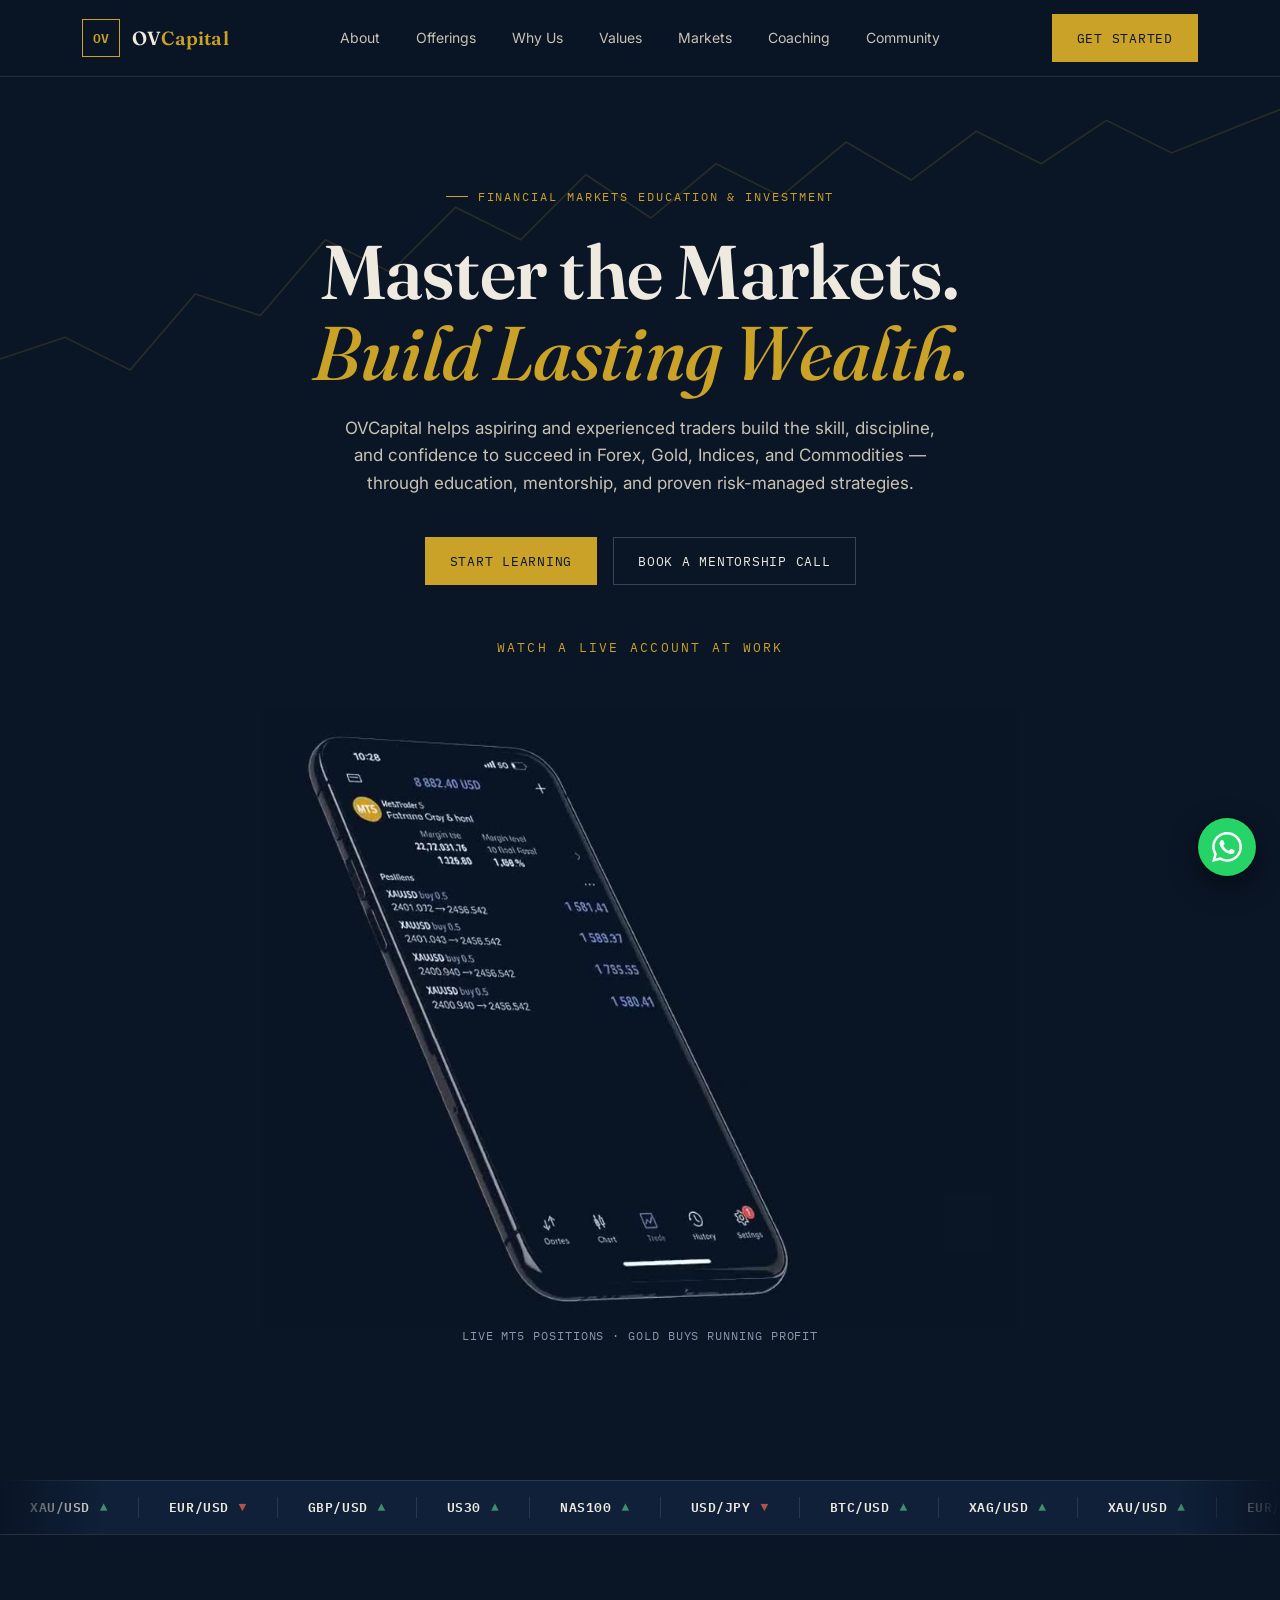
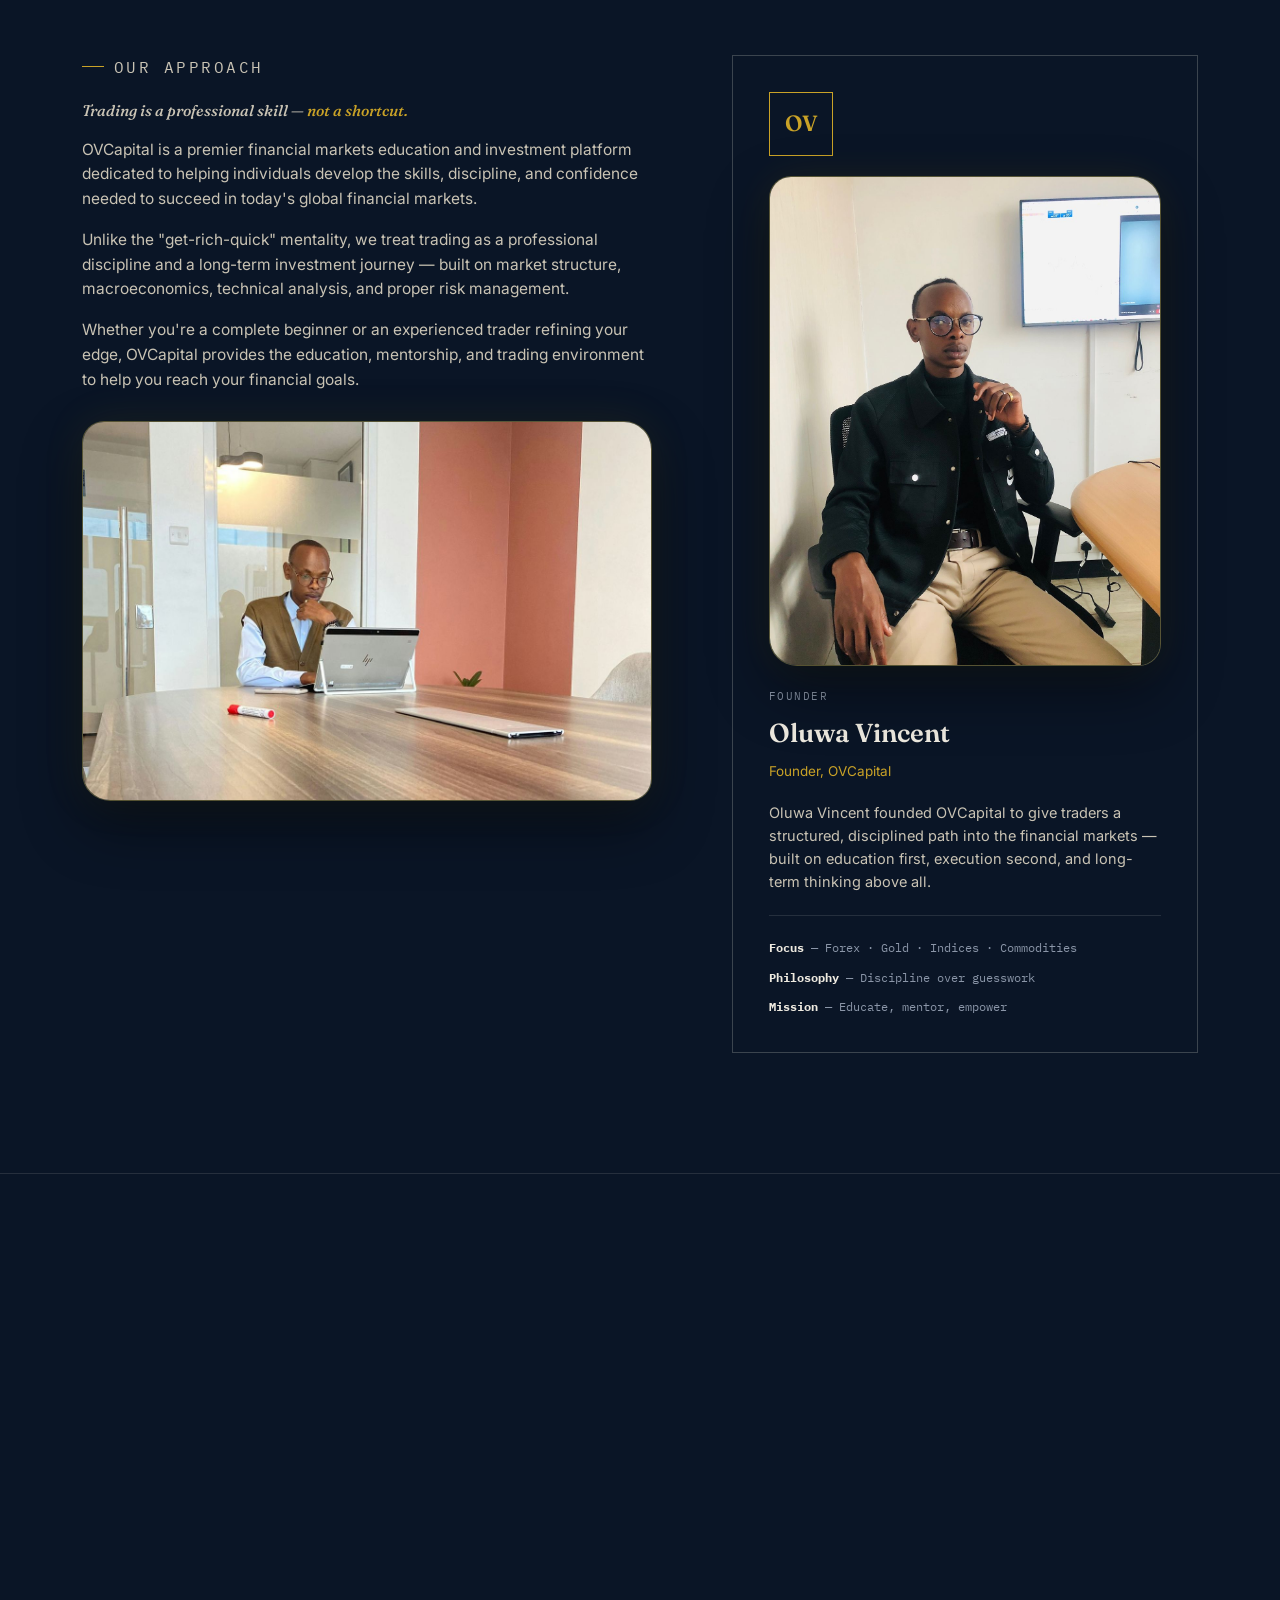
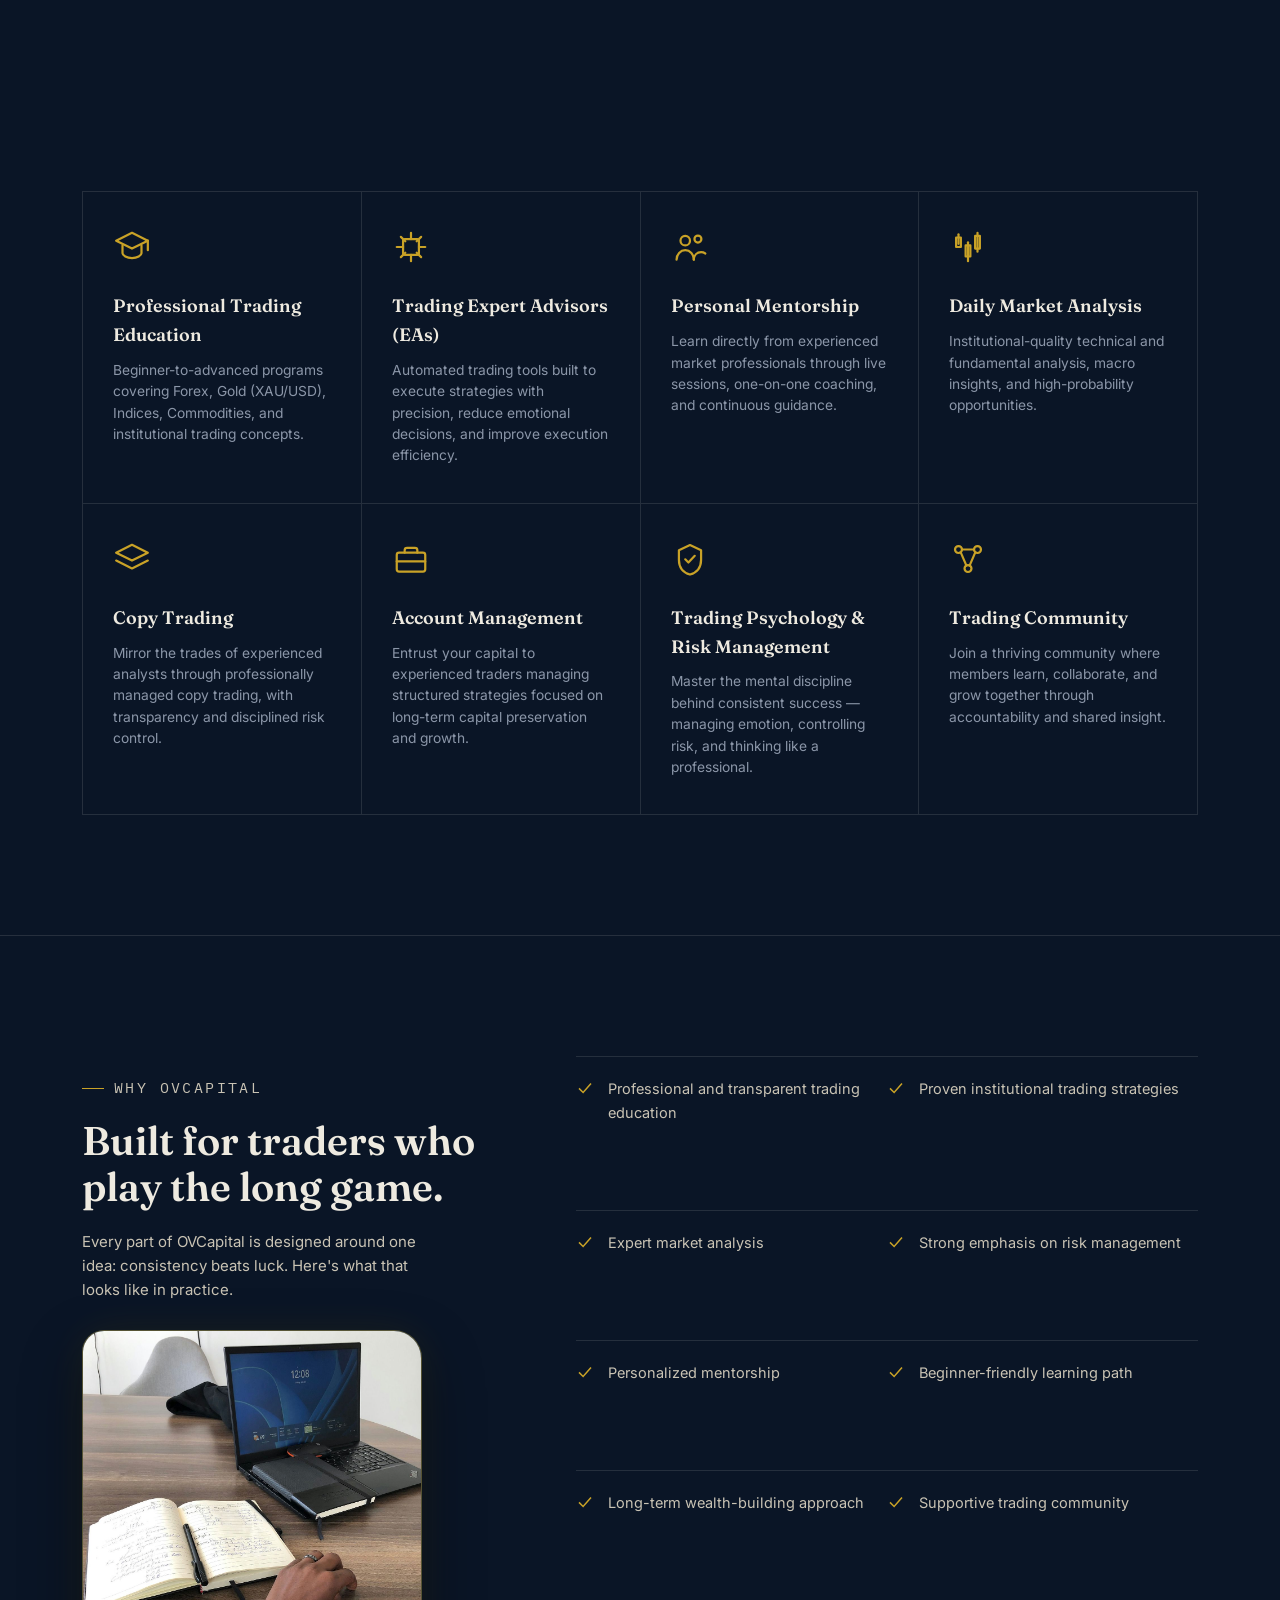
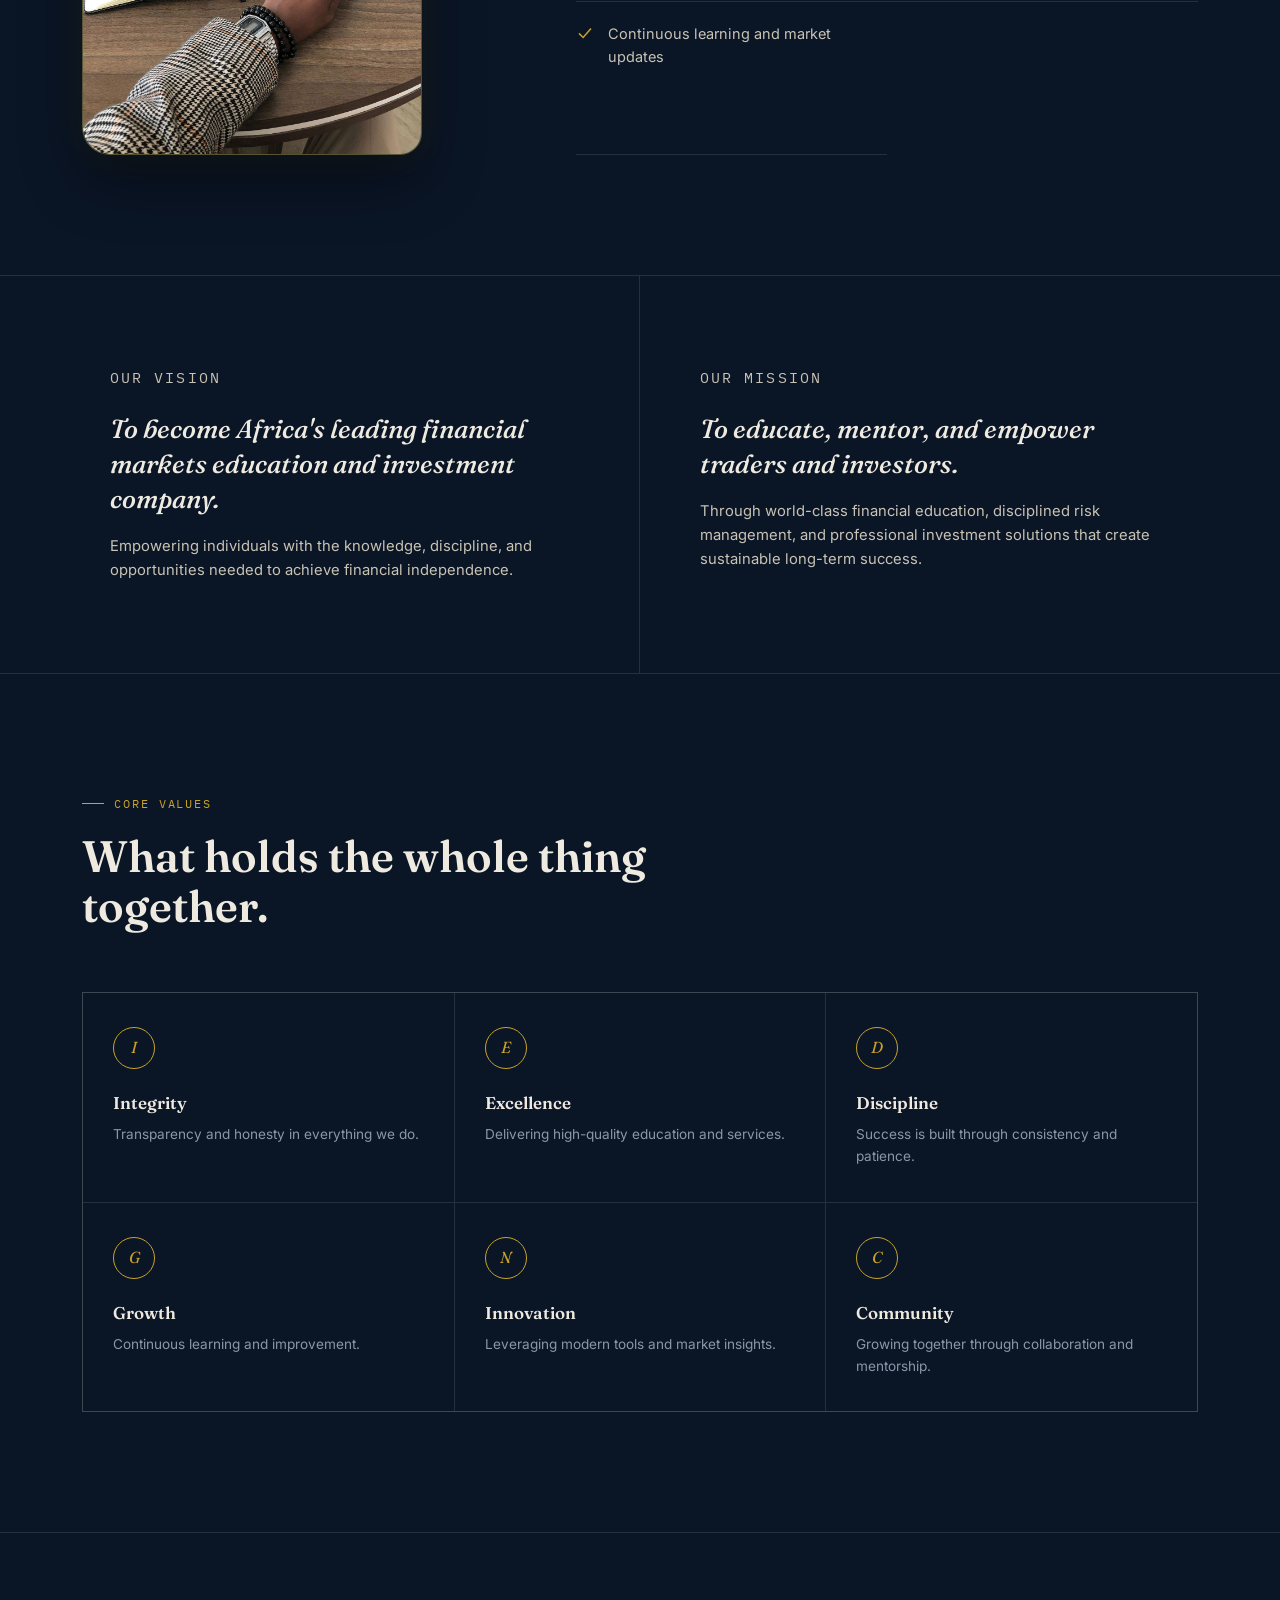
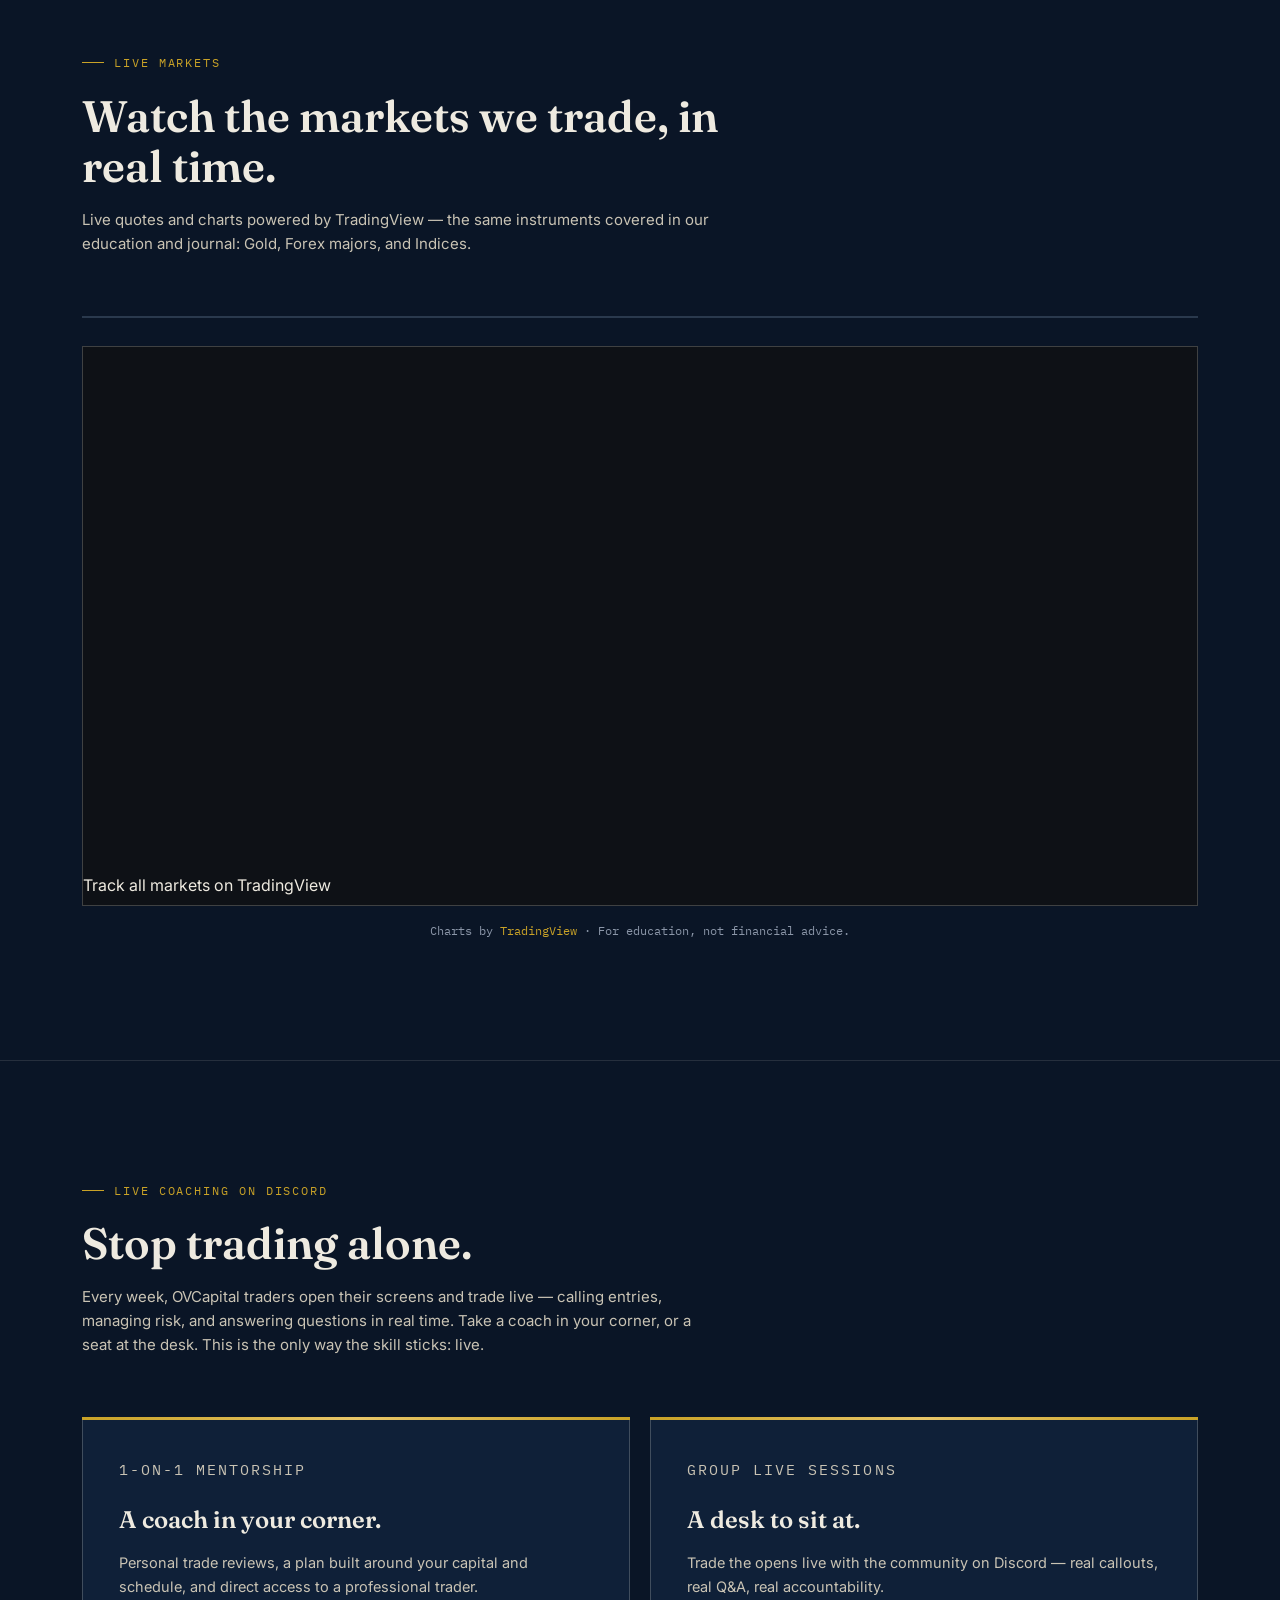
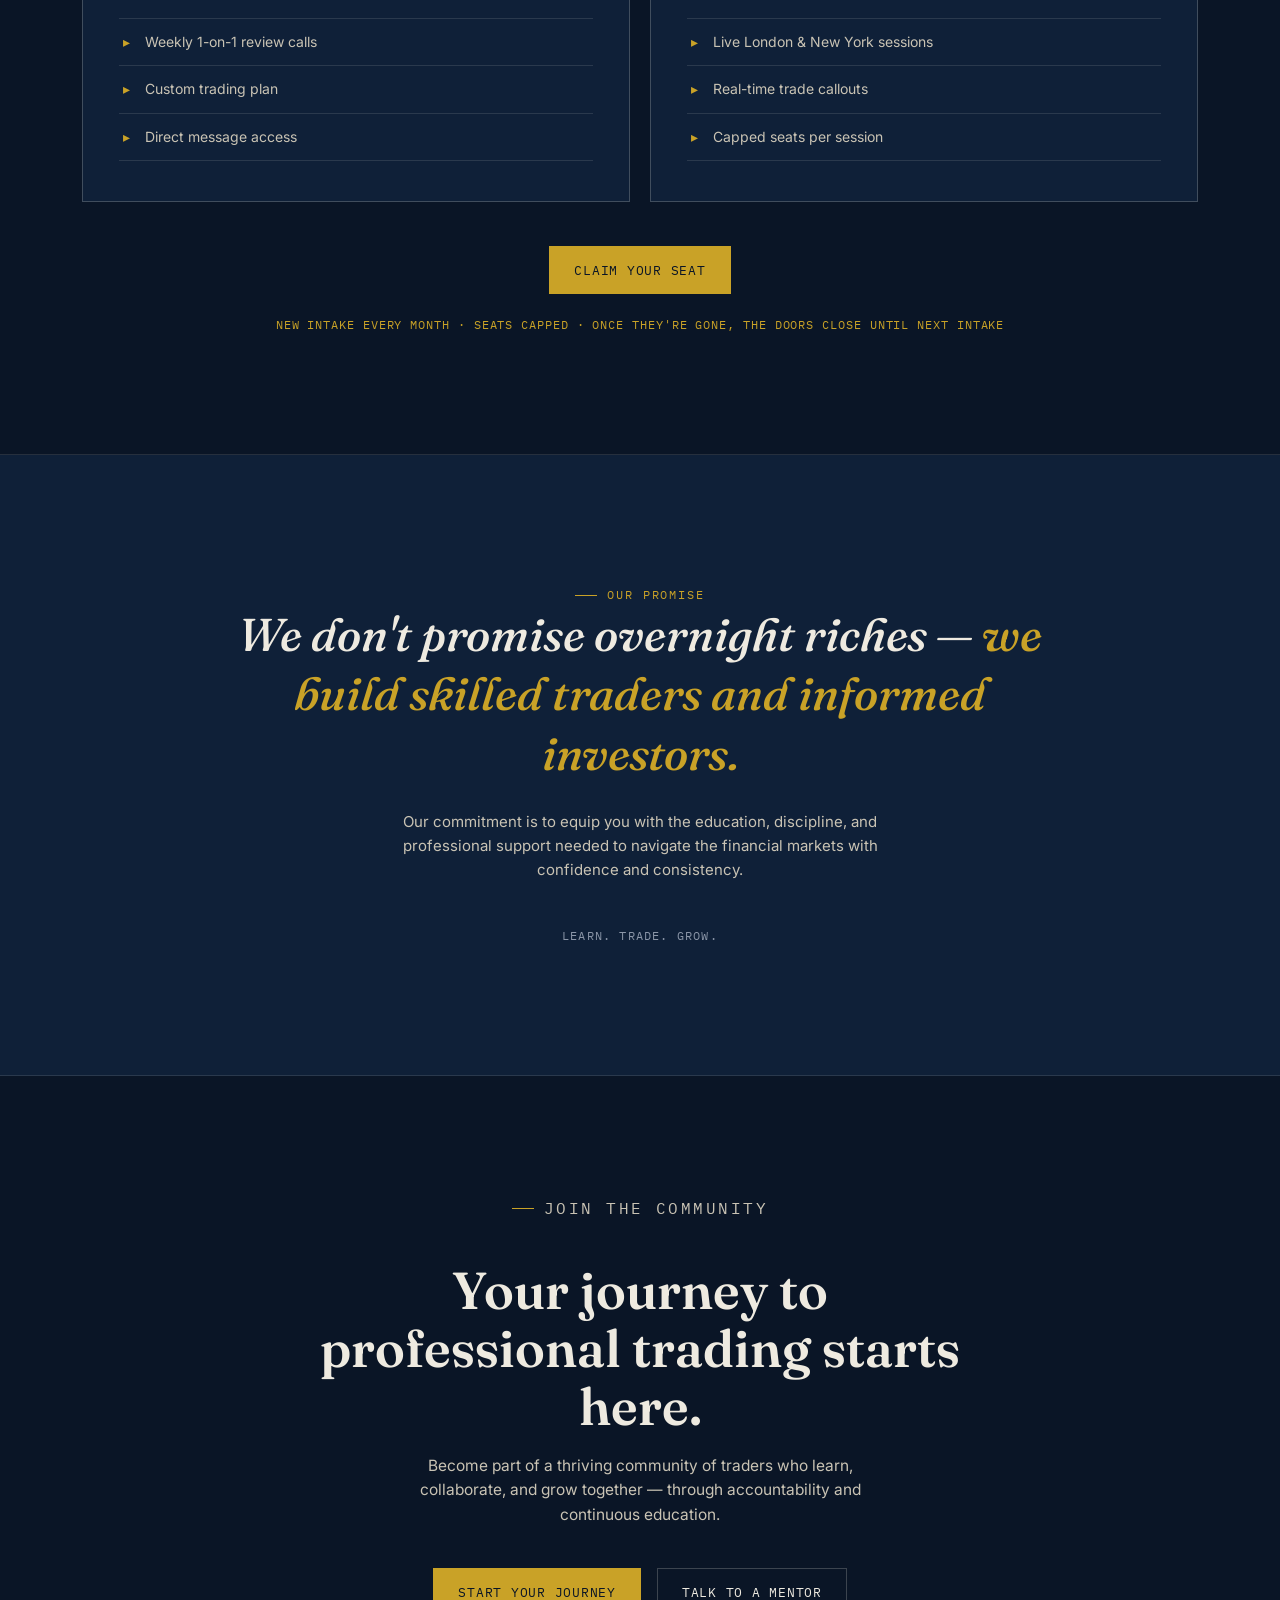
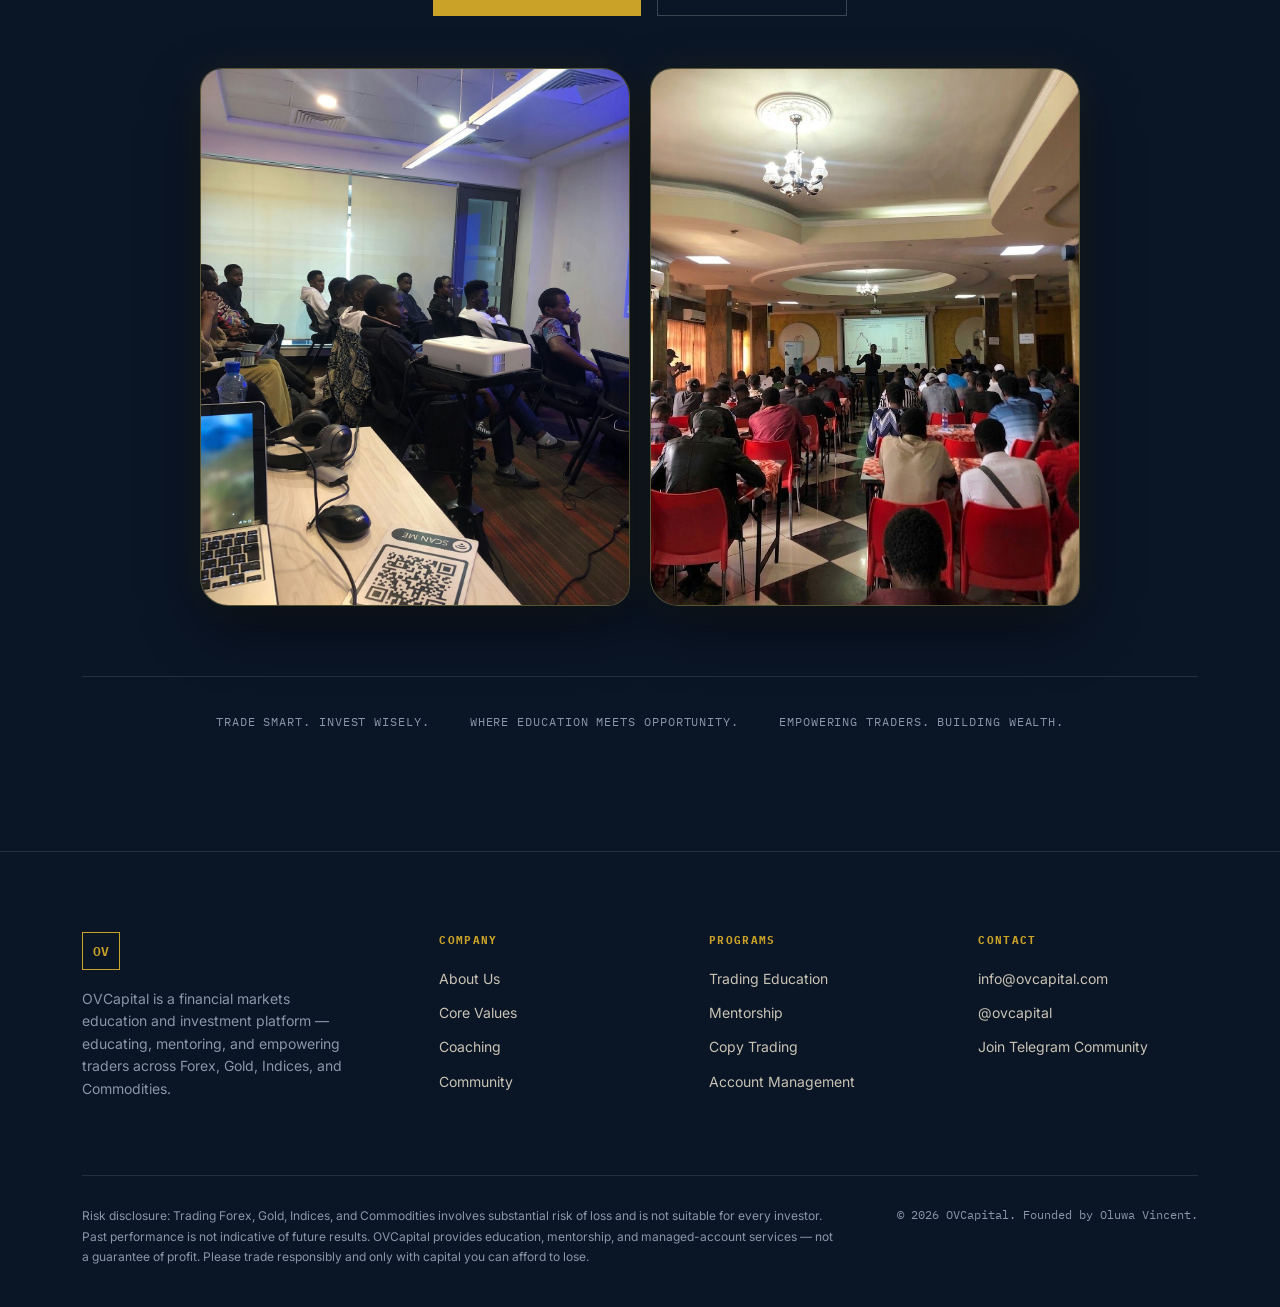
==== commit 855bc3ed: "Replace Track Record journal with Discord coaching section" ====
--- a/index.html
+++ b/index.html
@@ -317,15 +317,8 @@
   .value-card h3{font-family:'Fraunces', serif;font-weight:600;font-size:17px;margin-bottom:8px;}
   .value-card p{font-size:13.6px;color:var(--slate);}
 
-  /* ---------- JOURNAL ---------- */
-  .journal{padding:120px 0;border-bottom:1px solid var(--line);}
+  /* ---------- SECTION LEAD (shared) ---------- */
   .journal__lead{color:var(--paper-dim);font-size:15px;max-width:640px;margin-top:16px;}
-  .journal__frame{
-    border:1px solid var(--line-strong);
-    background:#0E1116;
-    overflow:hidden;
-  }
-  .journal__foot{margin-top:26px;display:flex;justify-content:center;}
 
   /* ---------- PROMISE ---------- */
   .promise{
@@ -355,6 +348,21 @@
     display:flex;justify-content:center;gap:40px;flex-wrap:wrap;
     font-family:'IBM Plex Mono', monospace;font-size:11.5px;letter-spacing:0.08em;text-transform:uppercase;color:var(--slate);
   }
+
+  /* ---------- COACHING ---------- */
+  .coaching{padding:120px 0;border-bottom:1px solid var(--line);}
+  .coach-grid{display:grid;grid-template-columns:1fr 1fr;gap:20px;margin:56px 0 44px;}
+  .coach-card{position:relative;border:1px solid var(--line-strong);background:var(--ink-2);padding:40px 36px;}
+  .coach-card::before{content:"";position:absolute;top:-1px;left:-1px;right:-1px;height:3px;background:linear-gradient(90deg,var(--gold),var(--gold-bright),var(--gold));}
+  .coach-card__tag{font-family:'IBM Plex Mono', monospace;font-size:11px;letter-spacing:0.14em;text-transform:uppercase;color:var(--gold);margin-bottom:16px;}
+  .coach-card h3{font-family:'Fraunces', serif;font-weight:600;font-size:24px;margin-bottom:12px;}
+  .coach-card p{font-size:14.5px;color:var(--paper-dim);margin-bottom:20px;}
+  .coach-card ul{list-style:none;margin:0;padding:0;border-top:1px solid var(--line);}
+  .coach-card li{padding:12px 0 12px 26px;border-bottom:1px solid var(--line);font-size:14px;color:var(--paper-dim);position:relative;}
+  .coach-card li::before{content:"▸";position:absolute;left:4px;color:var(--gold);}
+  .coach-cta{text-align:center;}
+  .coach-fomo{margin-top:22px;font-family:'IBM Plex Mono', monospace;font-size:11.5px;letter-spacing:0.08em;text-transform:uppercase;color:var(--gold);}
+  @media (max-width:900px){.coach-grid{grid-template-columns:1fr;}}
 
   /* ---------- MARKETS ---------- */
   .markets{padding:120px 0;border-bottom:1px solid var(--line);}
@@ -444,7 +452,7 @@
       <a href="#why">Why Us</a>
       <a href="#values">Values</a>
       <a href="#markets">Markets</a>
-      <a href="#journal">Journal</a>
+      <a href="#coaching">Coaching</a>
       <a href="#community">Community</a>
     </nav>
     <div class="nav__right">
@@ -631,19 +639,43 @@
   </div>
 </section>
 
-<section class="journal" id="journal">
+<section class="coaching" id="coaching">
   <div class="wrap">
     <div class="section-head reveal">
-      <p class="eyebrow">Track Record</p>
-      <h2>Our trade journal — logged, scored, and public.</h2>
-      <p class="journal__lead">Every trade we take is logged here in real time — entries, exits, risk, chart screenshots, and P&amp;L broken down by week, month, quarter, and year. No cherry-picking, no hindsight edits.</p>
-    </div>
-    <figure class="ph ph--portrait ph--journal reveal" data-slot="journal">
-      <img src="images/community-discord-call.jpg" alt="Trading desk running a live Discord coaching call on triple monitors" loading="lazy" onerror="this.remove()">
-    </figure>
-    <div class="journal__frame reveal" id="journal-app-root"></div>
-    <div class="journal__foot">
-      <a href="journal.html" target="_blank" rel="noopener" class="btn btn--ghost">Open Standalone Version</a>
+      <p class="eyebrow">Live coaching on Discord</p>
+      <h2>Stop trading alone.</h2>
+      <!-- ADJUST: session rhythm below (days/times) to match the real timetable -->
+      <p class="journal__lead">Every week, OVCapital traders open their screens and trade live — calling entries, managing risk, and answering questions in real time. Take a coach in your corner, or a seat at the desk. This is the only way the skill sticks: live.</p>
+    </div>
+    <div class="coach-grid">
+      <div class="coach-card reveal">
+        <p class="coach-card__tag">1-on-1 Mentorship</p>
+        <h3>A coach in your corner.</h3>
+        <p>Personal trade reviews, a plan built around your capital and schedule, and direct access to a professional trader.</p>
+        <!-- ADJUST: deliverables below to match the real mentorship package -->
+        <ul>
+          <li>Weekly 1-on-1 review calls</li>
+          <li>Custom trading plan</li>
+          <li>Direct message access</li>
+        </ul>
+      </div>
+      <div class="coach-card reveal">
+        <p class="coach-card__tag">Group live sessions</p>
+        <h3>A desk to sit at.</h3>
+        <p>Trade the opens live with the community on Discord — real callouts, real Q&amp;A, real accountability.</p>
+        <!-- ADJUST: sessions and seat caps below to match reality -->
+        <ul>
+          <li>Live London &amp; New York sessions</li>
+          <li>Real-time trade callouts</li>
+          <li>Capped seats per session</li>
+        </ul>
+      </div>
+    </div>
+    <div class="coach-cta reveal">
+      <!-- REPLACE # with the real Discord invite link -->
+      <a href="#" class="btn btn--primary">Claim your seat</a>
+      <!-- ADJUST: intake rhythm below to match reality -->
+      <p class="coach-fomo">New intake every month · Seats capped · Once they're gone, the doors close until next intake</p>
     </div>
   </div>
 </section>
@@ -693,7 +725,7 @@
         <h4>Company</h4>
         <a href="#about">About Us</a>
         <a href="#values">Core Values</a>
-        <a href="#journal">Journal</a>
+        <a href="#coaching">Coaching</a>
         <a href="#community">Community</a>
       </div>
       <div class="footer__col">
@@ -838,7 +870,8 @@
   });
 </script>
 
-<script>(()=>{var FD=Object.create;var am=Object.defineProperty;var RD=Object.getOwnPropertyDescriptor;var qD=Object.getOwnPropertyNames;var $D=Object.getPrototypeOf,WD=Object.prototype.hasOwnProperty;var I=(e,t)=>()=>{try{return t||e((t={exports:{}}).exports,t),t.exports}catch(r){throw t=0,r}},UD=(e,t)=>{for(var r in t)am(e,r,{get:t[r],enumerable:!0})},HD=(e,t,r,n)=>{if(t&&typeof t=="object"||typeof t=="function")for(let i of qD(t))!WD.call(e,i)&&i!==r&&am(e,i,{get:()=>t[i],enumerable:!(n=RD(t,i))||n.enumerable});return e};var H=(e,t,r)=>(r=e!=null?FD($D(e)):{},HD(t||!e||!e.__esModule?am(r,"default",{value:e,enumerable:!0}):r,e));var Kx=I(se=>{"use strict";var bu=Symbol.for("react.element"),VD=Symbol.for("react.portal"),GD=Symbol.for("react.fragment"),KD=Symbol.for("react.strict_mode"),YD=Symbol.for("react.profiler"),XD=Symbol.for("react.provider"),QD=Symbol.for("react.context"),ZD=Symbol.for("react.forward_ref"),JD=Symbol.for("react.suspense"),eL=Symbol.for("react.memo"),tL=Symbol.for("react.lazy"),Bx=Symbol.iterator;function rL(e){return e===null||typeof e!="object"?null:(e=Bx&&e[Bx]||e["@@iterator"],typeof e=="function"?e:null)}var Rx={isMounted:function(){return!1},enqueueForceUpdate:function(){},enqueueReplaceState:function(){},enqueueSetState:function(){}},qx=Object.assign,$x={};function bo(e,t,r){this.props=e,this.context=t,this.refs=$x,this.updater=r||Rx}bo.prototype.isReactComponent={};bo.prototype.setState=function(e,t){if(typeof e!="object"&&typeof e!="function"&&e!=null)throw Error("setState(...): takes an object of state variables to update or a function which returns an object of state variables.");this.updater.enqueueSetState(this,e,t,"setState")};bo.prototype.forceUpdate=function(e){this.updater.enqueueForceUpdate(this,e,"forceUpdate")};function Wx(){}Wx.prototype=bo.prototype;function lm(e,t,r){this.props=e,this.context=t,this.refs=$x,this.updater=r||Rx}var sm=lm.prototype=new Wx;sm.constructor=lm;qx(sm,bo.prototype);sm.isPureReactComponent=!0;var zx=Array.isArray,Ux=Object.prototype.hasOwnProperty,cm={current:null},Hx={key:!0,ref:!0,__self:!0,__source:!0};function Vx(e,t,r){var n,i={},o=null,a=null;if(t!=null)for(n in t.ref!==void 0&&(a=t.ref),t.key!==void 0&&(o=""+t.key),t)Ux.call(t,n)&&!Hx.hasOwnProperty(n)&&(i[n]=t[n]);var u=arguments.length-2;if(u===1)i.children=r;else if(1<u){for(var l=Array(u),s=0;s<u;s++)l[s]=arguments[s+2];i.children=l}if(e&&e.defaultProps)for(n in u=e.defaultProps,u)i[n]===void 0&&(i[n]=u[n]);return{$$typeof:bu,type:e,key:o,ref:a,props:i,_owner:cm.current}}function nL(e,t){return{$$typeof:bu,type:e.type,key:t,ref:e.ref,props:e.props,_owner:e._owner}}function fm(e){return typeof e=="object"&&e!==null&&e.$$typeof===bu}function iL(e){var t={"=":"=0",":":"=2"};return"$"+e.replace(/[=:]/g,function(r){return t[r]})}var Fx=/\/+/g;function um(e,t){return typeof e=="object"&&e!==null&&e.key!=null?iL(""+e.key):t.toString(36)}function ec(e,t,r,n,i){var o=typeof e;(o==="undefined"||o==="boolean")&&(e=null);var a=!1;if(e===null)a=!0;else switch(o){case"string":case"number":a=!0;break;case"object":switch(e.$$typeof){case bu:case VD:a=!0}}if(a)return a=e,i=i(a),e=n===""?"."+um(a,0):n,zx(i)?(r="",e!=null&&(r=e.replace(Fx,"$&/")+"/"),ec(i,t,r,"",function(s){return s})):i!=null&&(fm(i)&&(i=nL(i,r+(!i.key||a&&a.key===i.key?"":(""+i.key).replace(Fx,"$&/")+"/")+e)),t.push(i)),1;if(a=0,n=n===""?".":n+":",zx(e))for(var u=0;u<e.length;u++){o=e[u];var l=n+um(o,u);a+=ec(o,t,r,l,i)}else if(l=rL(e),typeof l=="function")for(e=l.call(e),u=0;!(o=e.next()).done;)o=o.value,l=n+um(o,u++),a+=ec(o,t,r,l,i);else if(o==="object")throw t=String(e),Error("Objects are not valid as a React child (found: "+(t==="[object Object]"?"object with keys {"+Object.keys(e).join(", ")+"}":t)+"). If you meant to render a collection of children, use an array instead.");return a}function Js(e,t,r){if(e==null)return e;var n=[],i=0;return ec(e,n,"","",function(o){return t.call(r,o,i++)}),n}function oL(e){if(e._status===-1){var t=e._result;t=t(),t.then(function(r){(e._status===0||e._status===-1)&&(e._status=1,e._result=r)},function(r){(e._status===0||e._status===-1)&&(e._status=2,e._result=r)}),e._status===-1&&(e._status=0,e._result=t)}if(e._status===1)return e._result.default;throw e._result}var At={current:null},tc={transition:null},aL={ReactCurrentDispatcher:At,ReactCurrentBatchConfig:tc,ReactCurrentOwner:cm};function Gx(){throw Error("act(...) is not supported in production builds of React.")}se.Children={map:Js,forEach:function(e,t,r){Js(e,function(){t.apply(this,arguments)},r)},count:function(e){var t=0;return Js(e,function(){t++}),t},toArray:function(e){return Js(e,function(t){return t})||[]},only:function(e){if(!fm(e))throw Error("React.Children.only expected to receive a single React element child.");return e}};se.Component=bo;se.Fragment=GD;se.Profiler=YD;se.PureComponent=lm;se.StrictMode=KD;se.Suspense=JD;se.__SECRET_INTERNALS_DO_NOT_USE_OR_YOU_WILL_BE_FIRED=aL;se.act=Gx;se.cloneElement=function(e,t,r){if(e==null)throw Error("React.cloneElement(...): The argument must be a React element, but you passed "+e+".");var n=qx({},e.props),i=e.key,o=e.ref,a=e._owner;if(t!=null){if(t.ref!==void 0&&(o=t.ref,a=cm.current),t.key!==void 0&&(i=""+t.key),e.type&&e.type.defaultProps)var u=e.type.defaultProps;for(l in t)Ux.call(t,l)&&!Hx.hasOwnProperty(l)&&(n[l]=t[l]===void 0&&u!==void 0?u[l]:t[l])}var l=arguments.length-2;if(l===1)n.children=r;else if(1<l){u=Array(l);for(var s=0;s<l;s++)u[s]=arguments[s+2];n.children=u}return{$$typeof:bu,type:e.type,key:i,ref:o,props:n,_owner:a}};se.createContext=function(e){return e={$$typeof:QD,_currentValue:e,_currentValue2:e,_threadCount:0,Provider:null,Consumer:null,_defaultValue:null,_globalName:null},e.Provider={$$typeof:XD,_context:e},e.Consumer=e};se.createElement=Vx;se.createFactory=function(e){var t=Vx.bind(null,e);return t.type=e,t};se.createRef=function(){return{current:null}};se.forwardRef=function(e){return{$$typeof:ZD,render:e}};se.isValidElement=fm;se.lazy=function(e){return{$$typeof:tL,_payload:{_status:-1,_result:e},_init:oL}};se.memo=function(e,t){return{$$typeof:eL,type:e,compare:t===void 0?null:t}};se.startTransition=function(e){var t=tc.transition;tc.transition={};try{e()}finally{tc.transition=t}};se.unstable_act=Gx;se.useCallback=function(e,t){return At.current.useCallback(e,t)};se.useContext=function(e){return At.current.useContext(e)};se.useDebugValue=function(){};se.useDeferredValue=function(e){return At.current.useDeferredValue(e)};se.useEffect=function(e,t){return At.current.useEffect(e,t)};se.useId=function(){return At.current.useId()};se.useImperativeHandle=function(e,t,r){return At.current.useImperativeHandle(e,t,r)};se.useInsertionEffect=function(e,t){return At.current.useInsertionEffect(e,t)};se.useLayoutEffect=function(e,t){return At.current.useLayoutEffect(e,t)};se.useMemo=function(e,t){return At.current.useMemo(e,t)};se.useReducer=function(e,t,r){return At.current.useReducer(e,t,r)};se.useRef=function(e){return At.current.useRef(e)};se.useState=function(e){return At.current.useState(e)};se.useSyncExternalStore=function(e,t,r){return At.current.useSyncExternalStore(e,t,r)};se.useTransition=function(){return At.current.useTransition()};se.version="18.3.1"});var ue=I((Dee,Yx)=>{"use strict";Yx.exports=Kx()});var ob=I(Ae=>{"use strict";function hm(e,t){var r=e.length;e.push(t);e:for(;0<r;){var n=r-1>>>1,i=e[n];if(0<rc(i,t))e[n]=t,e[r]=i,r=n;else break e}}function kr(e){return e.length===0?null:e[0]}function ic(e){if(e.length===0)return null;var t=e[0],r=e.pop();if(r!==t){e[0]=r;e:for(var n=0,i=e.length,o=i>>>1;n<o;){var a=2*(n+1)-1,u=e[a],l=a+1,s=e[l];if(0>rc(u,r))l<i&&0>rc(s,u)?(e[n]=s,e[l]=r,n=l):(e[n]=u,e[a]=r,n=a);else if(l<i&&0>rc(s,r))e[n]=s,e[l]=r,n=l;else break e}}return t}function rc(e,t){var r=e.sortIndex-t.sortIndex;return r!==0?r:e.id-t.id}typeof performance=="object"&&typeof performance.now=="function"?(Xx=performance,Ae.unstable_now=function(){return Xx.now()}):(pm=Date,Qx=pm.now(),Ae.unstable_now=function(){return pm.now()-Qx});var Xx,pm,Qx,Yr=[],Fn=[],uL=1,fr=null,mt=3,oc=!1,wi=!1,Su=!1,eb=typeof setTimeout=="function"?setTimeout:null,tb=typeof clearTimeout=="function"?clearTimeout:null,Zx=typeof setImmediate<"u"?setImmediate:null;typeof navigator<"u"&&navigator.scheduling!==void 0&&navigator.scheduling.isInputPending!==void 0&&navigator.scheduling.isInputPending.bind(navigator.scheduling);function ym(e){for(var t=kr(Fn);t!==null;){if(t.callback===null)ic(Fn);else if(t.startTime<=e)ic(Fn),t.sortIndex=t.expirationTime,hm(Yr,t);else break;t=kr(Fn)}}function vm(e){if(Su=!1,ym(e),!wi)if(kr(Yr)!==null)wi=!0,xm(gm);else{var t=kr(Fn);t!==null&&bm(vm,t.startTime-e)}}function gm(e,t){wi=!1,Su&&(Su=!1,tb(Ou),Ou=-1),oc=!0;var r=mt;try{for(ym(t),fr=kr(Yr);fr!==null&&(!(fr.expirationTime>t)||e&&!ib());){var n=fr.callback;if(typeof n=="function"){fr.callback=null,mt=fr.priorityLevel;var i=n(fr.expirationTime<=t);t=Ae.unstable_now(),typeof i=="function"?fr.callback=i:fr===kr(Yr)&&ic(Yr),ym(t)}else ic(Yr);fr=kr(Yr)}if(fr!==null)var o=!0;else{var a=kr(Fn);a!==null&&bm(vm,a.startTime-t),o=!1}return o}finally{fr=null,mt=r,oc=!1}}var ac=!1,nc=null,Ou=-1,rb=5,nb=-1;function ib(){return!(Ae.unstable_now()-nb<rb)}function dm(){if(nc!==null){var e=Ae.unstable_now();nb=e;var t=!0;try{t=nc(!0,e)}finally{t?wu():(ac=!1,nc=null)}}else ac=!1}var wu;typeof Zx=="function"?wu=function(){Zx(dm)}:typeof MessageChannel<"u"?(mm=new MessageChannel,Jx=mm.port2,mm.port1.onmessage=dm,wu=function(){Jx.postMessage(null)}):wu=function(){eb(dm,0)};var mm,Jx;function xm(e){nc=e,ac||(ac=!0,wu())}function bm(e,t){Ou=eb(function(){e(Ae.unstable_now())},t)}Ae.unstable_IdlePriority=5;Ae.unstable_ImmediatePriority=1;Ae.unstable_LowPriority=4;Ae.unstable_NormalPriority=3;Ae.unstable_Profiling=null;Ae.unstable_UserBlockingPriority=2;Ae.unstable_cancelCallback=function(e){e.callback=null};Ae.unstable_continueExecution=function(){wi||oc||(wi=!0,xm(gm))};Ae.unstable_forceFrameRate=function(e){0>e||125<e?console.error("forceFrameRate takes a positive int between 0 and 125, forcing frame rates higher than 125 fps is not supported"):rb=0<e?Math.floor(1e3/e):5};Ae.unstable_getCurrentPriorityLevel=function(){return mt};Ae.unstable_getFirstCallbackNode=function(){return kr(Yr)};Ae.unstable_next=function(e){switch(mt){case 1:case 2:case 3:var t=3;break;default:t=mt}var r=mt;mt=t;try{return e()}finally{mt=r}};Ae.unstable_pauseExecution=function(){};Ae.unstable_requestPaint=function(){};Ae.unstable_runWithPriority=function(e,t){switch(e){case 1:case 2:case 3:case 4:case 5:break;default:e=3}var r=mt;mt=e;try{return t()}finally{mt=r}};Ae.unstable_scheduleCallback=function(e,t,r){var n=Ae.unstable_now();switch(typeof r=="object"&&r!==null?(r=r.delay,r=typeof r=="number"&&0<r?n+r:n):r=n,e){case 1:var i=-1;break;case 2:i=250;break;case 5:i=1073741823;break;case 4:i=1e4;break;default:i=5e3}return i=r+i,e={id:uL++,callback:t,priorityLevel:e,startTime:r,expirationTime:i,sortIndex:-1},r>n?(e.sortIndex=r,hm(Fn,e),kr(Yr)===null&&e===kr(Fn)&&(Su?(tb(Ou),Ou=-1):Su=!0,bm(vm,r-n))):(e.sortIndex=i,hm(Yr,e),wi||oc||(wi=!0,xm(gm))),e};Ae.unstable_shouldYield=ib;Ae.unstable_wrapCallback=function(e){var t=mt;return function(){var r=mt;mt=t;try{return e.apply(this,arguments)}finally{mt=r}}}});var ub=I((Bee,ab)=>{"use strict";ab.exports=ob()});var fS=I(Jt=>{"use strict";var lL=ue(),Qt=ub();function Y(e){for(var t="https://reactjs.org/docs/error-decoder.html?invariant="+e,r=1;r<arguments.length;r++)t+="&args[]="+encodeURIComponent(arguments[r]);return"Minified React error #"+e+"; visit "+t+" for the full message or use the non-minified dev environment for full errors and additional helpful warnings."}var m1=new Set,Hu={};function Ii(e,t){qo(e,t),qo(e+"Capture",t)}function qo(e,t){for(Hu[e]=t,e=0;e<t.length;e++)m1.add(t[e])}var Pn=!(typeof window>"u"||typeof window.document>"u"||typeof window.document.createElement>"u"),Wm=Object.prototype.hasOwnProperty,sL=/^[:A-Z_a-z\u00C0-\u00D6\u00D8-\u00F6\u00F8-\u02FF\u0370-\u037D\u037F-\u1FFF\u200C-\u200D\u2070-\u218F\u2C00-\u2FEF\u3001-\uD7FF\uF900-\uFDCF\uFDF0-\uFFFD][:A-Z_a-z\u00C0-\u00D6\u00D8-\u00F6\u00F8-\u02FF\u0370-\u037D\u037F-\u1FFF\u200C-\u200D\u2070-\u218F\u2C00-\u2FEF\u3001-\uD7FF\uF900-\uFDCF\uFDF0-\uFFFD\-.0-9\u00B7\u0300-\u036F\u203F-\u2040]*$/,lb={},sb={};function cL(e){return Wm.call(sb,e)?!0:Wm.call(lb,e)?!1:sL.test(e)?sb[e]=!0:(lb[e]=!0,!1)}function fL(e,t,r,n){if(r!==null&&r.type===0)return!1;switch(typeof t){case"function":case"symbol":return!0;case"boolean":return n?!1:r!==null?!r.acceptsBooleans:(e=e.toLowerCase().slice(0,5),e!=="data-"&&e!=="aria-");default:return!1}}function pL(e,t,r,n){if(t===null||typeof t>"u"||fL(e,t,r,n))return!0;if(n)return!1;if(r!==null)switch(r.type){case 3:return!t;case 4:return t===!1;case 5:return isNaN(t);case 6:return isNaN(t)||1>t}return!1}function Tt(e,t,r,n,i,o,a){this.acceptsBooleans=t===2||t===3||t===4,this.attributeName=n,this.attributeNamespace=i,this.mustUseProperty=r,this.propertyName=e,this.type=t,this.sanitizeURL=o,this.removeEmptyString=a}var st={};"children dangerouslySetInnerHTML defaultValue defaultChecked innerHTML suppressContentEditableWarning suppressHydrationWarning style".split(" ").forEach(function(e){st[e]=new Tt(e,0,!1,e,null,!1,!1)});[["acceptCharset","accept-charset"],["className","class"],["htmlFor","for"],["httpEquiv","http-equiv"]].forEach(function(e){var t=e[0];st[t]=new Tt(t,1,!1,e[1],null,!1,!1)});["contentEditable","draggable","spellCheck","value"].forEach(function(e){st[e]=new Tt(e,2,!1,e.toLowerCase(),null,!1,!1)});["autoReverse","externalResourcesRequired","focusable","preserveAlpha"].forEach(function(e){st[e]=new Tt(e,2,!1,e,null,!1,!1)});"allowFullScreen async autoFocus autoPlay controls default defer disabled disablePictureInPicture disableRemotePlayback formNoValidate hidden loop noModule noValidate open playsInline readOnly required reversed scoped seamless itemScope".split(" ").forEach(function(e){st[e]=new Tt(e,3,!1,e.toLowerCase(),null,!1,!1)});["checked","multiple","muted","selected"].forEach(function(e){st[e]=new Tt(e,3,!0,e,null,!1,!1)});["capture","download"].forEach(function(e){st[e]=new Tt(e,4,!1,e,null,!1,!1)});["cols","rows","size","span"].forEach(function(e){st[e]=new Tt(e,6,!1,e,null,!1,!1)});["rowSpan","start"].forEach(function(e){st[e]=new Tt(e,5,!1,e.toLowerCase(),null,!1,!1)});var Dh=/[\-:]([a-z])/g;function Lh(e){return e[1].toUpperCase()}"accent-height alignment-baseline arabic-form baseline-shift cap-height clip-path clip-rule color-interpolation color-interpolation-filters color-profile color-rendering dominant-baseline enable-background fill-opacity fill-rule flood-color flood-opacity font-family font-size font-size-adjust font-stretch font-style font-variant font-weight glyph-name glyph-orientation-horizontal glyph-orientation-vertical horiz-adv-x horiz-origin-x image-rendering letter-spacing lighting-color marker-end marker-mid marker-start overline-position overline-thickness paint-order panose-1 pointer-events rendering-intent shape-rendering stop-color stop-opacity strikethrough-position strikethrough-thickness stroke-dasharray stroke-dashoffset stroke-linecap stroke-linejoin stroke-miterlimit stroke-opacity stroke-width text-anchor text-decoration text-rendering underline-position underline-thickness unicode-bidi unicode-range units-per-em v-alphabetic v-hanging v-ideographic v-mathematical vector-effect vert-adv-y vert-origin-x vert-origin-y word-spacing writing-mode xmlns:xlink x-height".split(" ").forEach(function(e){var t=e.replace(Dh,Lh);st[t]=new Tt(t,1,!1,e,null,!1,!1)});"xlink:actuate xlink:arcrole xlink:role xlink:show xlink:title xlink:type".split(" ").forEach(function(e){var t=e.replace(Dh,Lh);st[t]=new Tt(t,1,!1,e,"http://www.w3.org/1999/xlink",!1,!1)});["xml:base","xml:lang","xml:space"].forEach(function(e){var t=e.replace(Dh,Lh);st[t]=new Tt(t,1,!1,e,"http://www.w3.org/XML/1998/namespace",!1,!1)});["tabIndex","crossOrigin"].forEach(function(e){st[e]=new Tt(e,1,!1,e.toLowerCase(),null,!1,!1)});st.xlinkHref=new Tt("xlinkHref",1,!1,"xlink:href","http://www.w3.org/1999/xlink",!0,!1);["src","href","action","formAction"].forEach(function(e){st[e]=new Tt(e,1,!1,e.toLowerCase(),null,!0,!0)});function Bh(e,t,r,n){var i=st.hasOwnProperty(t)?st[t]:null;(i!==null?i.type!==0:n||!(2<t.length)||t[0]!=="o"&&t[0]!=="O"||t[1]!=="n"&&t[1]!=="N")&&(pL(t,r,i,n)&&(r=null),n||i===null?cL(t)&&(r===null?e.removeAttribute(t):e.setAttribute(t,""+r)):i.mustUseProperty?e[i.propertyName]=r===null?i.type===3?!1:"":r:(t=i.attributeName,n=i.attributeNamespace,r===null?e.removeAttribute(t):(i=i.type,r=i===3||i===4&&r===!0?"":""+r,n?e.setAttributeNS(n,t,r):e.setAttribute(t,r))))}var Tn=lL.__SECRET_INTERNALS_DO_NOT_USE_OR_YOU_WILL_BE_FIRED,uc=Symbol.for("react.element"),Oo=Symbol.for("react.portal"),Po=Symbol.for("react.fragment"),zh=Symbol.for("react.strict_mode"),Um=Symbol.for("react.profiler"),h1=Symbol.for("react.provider"),y1=Symbol.for("react.context"),Fh=Symbol.for("react.forward_ref"),Hm=Symbol.for("react.suspense"),Vm=Symbol.for("react.suspense_list"),Rh=Symbol.for("react.memo"),qn=Symbol.for("react.lazy"),v1=Symbol.for("react.offscreen"),cb=Symbol.iterator;function Pu(e){return e===null||typeof e!="object"?null:(e=cb&&e[cb]||e["@@iterator"],typeof e=="function"?e:null)}var Fe=Object.assign,wm;function ju(e){if(wm===void 0)try{throw Error()}catch(r){var t=r.stack.trim().match(/\n( *(at )?)/);wm=t&&t[1]||""}return`
+<!-- Journal engine retired with the Track Record section; kept as inert data (does not execute) -->
+<script type="text/plain">(()=>{var FD=Object.create;var am=Object.defineProperty;var RD=Object.getOwnPropertyDescriptor;var qD=Object.getOwnPropertyNames;var $D=Object.getPrototypeOf,WD=Object.prototype.hasOwnProperty;var I=(e,t)=>()=>{try{return t||e((t={exports:{}}).exports,t),t.exports}catch(r){throw t=0,r}},UD=(e,t)=>{for(var r in t)am(e,r,{get:t[r],enumerable:!0})},HD=(e,t,r,n)=>{if(t&&typeof t=="object"||typeof t=="function")for(let i of qD(t))!WD.call(e,i)&&i!==r&&am(e,i,{get:()=>t[i],enumerable:!(n=RD(t,i))||n.enumerable});return e};var H=(e,t,r)=>(r=e!=null?FD($D(e)):{},HD(t||!e||!e.__esModule?am(r,"default",{value:e,enumerable:!0}):r,e));var Kx=I(se=>{"use strict";var bu=Symbol.for("react.element"),VD=Symbol.for("react.portal"),GD=Symbol.for("react.fragment"),KD=Symbol.for("react.strict_mode"),YD=Symbol.for("react.profiler"),XD=Symbol.for("react.provider"),QD=Symbol.for("react.context"),ZD=Symbol.for("react.forward_ref"),JD=Symbol.for("react.suspense"),eL=Symbol.for("react.memo"),tL=Symbol.for("react.lazy"),Bx=Symbol.iterator;function rL(e){return e===null||typeof e!="object"?null:(e=Bx&&e[Bx]||e["@@iterator"],typeof e=="function"?e:null)}var Rx={isMounted:function(){return!1},enqueueForceUpdate:function(){},enqueueReplaceState:function(){},enqueueSetState:function(){}},qx=Object.assign,$x={};function bo(e,t,r){this.props=e,this.context=t,this.refs=$x,this.updater=r||Rx}bo.prototype.isReactComponent={};bo.prototype.setState=function(e,t){if(typeof e!="object"&&typeof e!="function"&&e!=null)throw Error("setState(...): takes an object of state variables to update or a function which returns an object of state variables.");this.updater.enqueueSetState(this,e,t,"setState")};bo.prototype.forceUpdate=function(e){this.updater.enqueueForceUpdate(this,e,"forceUpdate")};function Wx(){}Wx.prototype=bo.prototype;function lm(e,t,r){this.props=e,this.context=t,this.refs=$x,this.updater=r||Rx}var sm=lm.prototype=new Wx;sm.constructor=lm;qx(sm,bo.prototype);sm.isPureReactComponent=!0;var zx=Array.isArray,Ux=Object.prototype.hasOwnProperty,cm={current:null},Hx={key:!0,ref:!0,__self:!0,__source:!0};function Vx(e,t,r){var n,i={},o=null,a=null;if(t!=null)for(n in t.ref!==void 0&&(a=t.ref),t.key!==void 0&&(o=""+t.key),t)Ux.call(t,n)&&!Hx.hasOwnProperty(n)&&(i[n]=t[n]);var u=arguments.length-2;if(u===1)i.children=r;else if(1<u){for(var l=Array(u),s=0;s<u;s++)l[s]=arguments[s+2];i.children=l}if(e&&e.defaultProps)for(n in u=e.defaultProps,u)i[n]===void 0&&(i[n]=u[n]);return{$$typeof:bu,type:e,key:o,ref:a,props:i,_owner:cm.current}}function nL(e,t){return{$$typeof:bu,type:e.type,key:t,ref:e.ref,props:e.props,_owner:e._owner}}function fm(e){return typeof e=="object"&&e!==null&&e.$$typeof===bu}function iL(e){var t={"=":"=0",":":"=2"};return"$"+e.replace(/[=:]/g,function(r){return t[r]})}var Fx=/\/+/g;function um(e,t){return typeof e=="object"&&e!==null&&e.key!=null?iL(""+e.key):t.toString(36)}function ec(e,t,r,n,i){var o=typeof e;(o==="undefined"||o==="boolean")&&(e=null);var a=!1;if(e===null)a=!0;else switch(o){case"string":case"number":a=!0;break;case"object":switch(e.$$typeof){case bu:case VD:a=!0}}if(a)return a=e,i=i(a),e=n===""?"."+um(a,0):n,zx(i)?(r="",e!=null&&(r=e.replace(Fx,"$&/")+"/"),ec(i,t,r,"",function(s){return s})):i!=null&&(fm(i)&&(i=nL(i,r+(!i.key||a&&a.key===i.key?"":(""+i.key).replace(Fx,"$&/")+"/")+e)),t.push(i)),1;if(a=0,n=n===""?".":n+":",zx(e))for(var u=0;u<e.length;u++){o=e[u];var l=n+um(o,u);a+=ec(o,t,r,l,i)}else if(l=rL(e),typeof l=="function")for(e=l.call(e),u=0;!(o=e.next()).done;)o=o.value,l=n+um(o,u++),a+=ec(o,t,r,l,i);else if(o==="object")throw t=String(e),Error("Objects are not valid as a React child (found: "+(t==="[object Object]"?"object with keys {"+Object.keys(e).join(", ")+"}":t)+"). If you meant to render a collection of children, use an array instead.");return a}function Js(e,t,r){if(e==null)return e;var n=[],i=0;return ec(e,n,"","",function(o){return t.call(r,o,i++)}),n}function oL(e){if(e._status===-1){var t=e._result;t=t(),t.then(function(r){(e._status===0||e._status===-1)&&(e._status=1,e._result=r)},function(r){(e._status===0||e._status===-1)&&(e._status=2,e._result=r)}),e._status===-1&&(e._status=0,e._result=t)}if(e._status===1)return e._result.default;throw e._result}var At={current:null},tc={transition:null},aL={ReactCurrentDispatcher:At,ReactCurrentBatchConfig:tc,ReactCurrentOwner:cm};function Gx(){throw Error("act(...) is not supported in production builds of React.")}se.Children={map:Js,forEach:function(e,t,r){Js(e,function(){t.apply(this,arguments)},r)},count:function(e){var t=0;return Js(e,function(){t++}),t},toArray:function(e){return Js(e,function(t){return t})||[]},only:function(e){if(!fm(e))throw Error("React.Children.only expected to receive a single React element child.");return e}};se.Component=bo;se.Fragment=GD;se.Profiler=YD;se.PureComponent=lm;se.StrictMode=KD;se.Suspense=JD;se.__SECRET_INTERNALS_DO_NOT_USE_OR_YOU_WILL_BE_FIRED=aL;se.act=Gx;se.cloneElement=function(e,t,r){if(e==null)throw Error("React.cloneElement(...): The argument must be a React element, but you passed "+e+".");var n=qx({},e.props),i=e.key,o=e.ref,a=e._owner;if(t!=null){if(t.ref!==void 0&&(o=t.ref,a=cm.current),t.key!==void 0&&(i=""+t.key),e.type&&e.type.defaultProps)var u=e.type.defaultProps;for(l in t)Ux.call(t,l)&&!Hx.hasOwnProperty(l)&&(n[l]=t[l]===void 0&&u!==void 0?u[l]:t[l])}var l=arguments.length-2;if(l===1)n.children=r;else if(1<l){u=Array(l);for(var s=0;s<l;s++)u[s]=arguments[s+2];n.children=u}return{$$typeof:bu,type:e.type,key:i,ref:o,props:n,_owner:a}};se.createContext=function(e){return e={$$typeof:QD,_currentValue:e,_currentValue2:e,_threadCount:0,Provider:null,Consumer:null,_defaultValue:null,_globalName:null},e.Provider={$$typeof:XD,_context:e},e.Consumer=e};se.createElement=Vx;se.createFactory=function(e){var t=Vx.bind(null,e);return t.type=e,t};se.createRef=function(){return{current:null}};se.forwardRef=function(e){return{$$typeof:ZD,render:e}};se.isValidElement=fm;se.lazy=function(e){return{$$typeof:tL,_payload:{_status:-1,_result:e},_init:oL}};se.memo=function(e,t){return{$$typeof:eL,type:e,compare:t===void 0?null:t}};se.startTransition=function(e){var t=tc.transition;tc.transition={};try{e()}finally{tc.transition=t}};se.unstable_act=Gx;se.useCallback=function(e,t){return At.current.useCallback(e,t)};se.useContext=function(e){return At.current.useContext(e)};se.useDebugValue=function(){};se.useDeferredValue=function(e){return At.current.useDeferredValue(e)};se.useEffect=function(e,t){return At.current.useEffect(e,t)};se.useId=function(){return At.current.useId()};se.useImperativeHandle=function(e,t,r){return At.current.useImperativeHandle(e,t,r)};se.useInsertionEffect=function(e,t){return At.current.useInsertionEffect(e,t)};se.useLayoutEffect=function(e,t){return At.current.useLayoutEffect(e,t)};se.useMemo=function(e,t){return At.current.useMemo(e,t)};se.useReducer=function(e,t,r){return At.current.useReducer(e,t,r)};se.useRef=function(e){return At.current.useRef(e)};se.useState=function(e){return At.current.useState(e)};se.useSyncExternalStore=function(e,t,r){return At.current.useSyncExternalStore(e,t,r)};se.useTransition=function(){return At.current.useTransition()};se.version="18.3.1"});var ue=I((Dee,Yx)=>{"use strict";Yx.exports=Kx()});var ob=I(Ae=>{"use strict";function hm(e,t){var r=e.length;e.push(t);e:for(;0<r;){var n=r-1>>>1,i=e[n];if(0<rc(i,t))e[n]=t,e[r]=i,r=n;else break e}}function kr(e){return e.length===0?null:e[0]}function ic(e){if(e.length===0)return null;var t=e[0],r=e.pop();if(r!==t){e[0]=r;e:for(var n=0,i=e.length,o=i>>>1;n<o;){var a=2*(n+1)-1,u=e[a],l=a+1,s=e[l];if(0>rc(u,r))l<i&&0>rc(s,u)?(e[n]=s,e[l]=r,n=l):(e[n]=u,e[a]=r,n=a);else if(l<i&&0>rc(s,r))e[n]=s,e[l]=r,n=l;else break e}}return t}function rc(e,t){var r=e.sortIndex-t.sortIndex;return r!==0?r:e.id-t.id}typeof performance=="object"&&typeof performance.now=="function"?(Xx=performance,Ae.unstable_now=function(){return Xx.now()}):(pm=Date,Qx=pm.now(),Ae.unstable_now=function(){return pm.now()-Qx});var Xx,pm,Qx,Yr=[],Fn=[],uL=1,fr=null,mt=3,oc=!1,wi=!1,Su=!1,eb=typeof setTimeout=="function"?setTimeout:null,tb=typeof clearTimeout=="function"?clearTimeout:null,Zx=typeof setImmediate<"u"?setImmediate:null;typeof navigator<"u"&&navigator.scheduling!==void 0&&navigator.scheduling.isInputPending!==void 0&&navigator.scheduling.isInputPending.bind(navigator.scheduling);function ym(e){for(var t=kr(Fn);t!==null;){if(t.callback===null)ic(Fn);else if(t.startTime<=e)ic(Fn),t.sortIndex=t.expirationTime,hm(Yr,t);else break;t=kr(Fn)}}function vm(e){if(Su=!1,ym(e),!wi)if(kr(Yr)!==null)wi=!0,xm(gm);else{var t=kr(Fn);t!==null&&bm(vm,t.startTime-e)}}function gm(e,t){wi=!1,Su&&(Su=!1,tb(Ou),Ou=-1),oc=!0;var r=mt;try{for(ym(t),fr=kr(Yr);fr!==null&&(!(fr.expirationTime>t)||e&&!ib());){var n=fr.callback;if(typeof n=="function"){fr.callback=null,mt=fr.priorityLevel;var i=n(fr.expirationTime<=t);t=Ae.unstable_now(),typeof i=="function"?fr.callback=i:fr===kr(Yr)&&ic(Yr),ym(t)}else ic(Yr);fr=kr(Yr)}if(fr!==null)var o=!0;else{var a=kr(Fn);a!==null&&bm(vm,a.startTime-t),o=!1}return o}finally{fr=null,mt=r,oc=!1}}var ac=!1,nc=null,Ou=-1,rb=5,nb=-1;function ib(){return!(Ae.unstable_now()-nb<rb)}function dm(){if(nc!==null){var e=Ae.unstable_now();nb=e;var t=!0;try{t=nc(!0,e)}finally{t?wu():(ac=!1,nc=null)}}else ac=!1}var wu;typeof Zx=="function"?wu=function(){Zx(dm)}:typeof MessageChannel<"u"?(mm=new MessageChannel,Jx=mm.port2,mm.port1.onmessage=dm,wu=function(){Jx.postMessage(null)}):wu=function(){eb(dm,0)};var mm,Jx;function xm(e){nc=e,ac||(ac=!0,wu())}function bm(e,t){Ou=eb(function(){e(Ae.unstable_now())},t)}Ae.unstable_IdlePriority=5;Ae.unstable_ImmediatePriority=1;Ae.unstable_LowPriority=4;Ae.unstable_NormalPriority=3;Ae.unstable_Profiling=null;Ae.unstable_UserBlockingPriority=2;Ae.unstable_cancelCallback=function(e){e.callback=null};Ae.unstable_continueExecution=function(){wi||oc||(wi=!0,xm(gm))};Ae.unstable_forceFrameRate=function(e){0>e||125<e?console.error("forceFrameRate takes a positive int between 0 and 125, forcing frame rates higher than 125 fps is not supported"):rb=0<e?Math.floor(1e3/e):5};Ae.unstable_getCurrentPriorityLevel=function(){return mt};Ae.unstable_getFirstCallbackNode=function(){return kr(Yr)};Ae.unstable_next=function(e){switch(mt){case 1:case 2:case 3:var t=3;break;default:t=mt}var r=mt;mt=t;try{return e()}finally{mt=r}};Ae.unstable_pauseExecution=function(){};Ae.unstable_requestPaint=function(){};Ae.unstable_runWithPriority=function(e,t){switch(e){case 1:case 2:case 3:case 4:case 5:break;default:e=3}var r=mt;mt=e;try{return t()}finally{mt=r}};Ae.unstable_scheduleCallback=function(e,t,r){var n=Ae.unstable_now();switch(typeof r=="object"&&r!==null?(r=r.delay,r=typeof r=="number"&&0<r?n+r:n):r=n,e){case 1:var i=-1;break;case 2:i=250;break;case 5:i=1073741823;break;case 4:i=1e4;break;default:i=5e3}return i=r+i,e={id:uL++,callback:t,priorityLevel:e,startTime:r,expirationTime:i,sortIndex:-1},r>n?(e.sortIndex=r,hm(Fn,e),kr(Yr)===null&&e===kr(Fn)&&(Su?(tb(Ou),Ou=-1):Su=!0,bm(vm,r-n))):(e.sortIndex=i,hm(Yr,e),wi||oc||(wi=!0,xm(gm))),e};Ae.unstable_shouldYield=ib;Ae.unstable_wrapCallback=function(e){var t=mt;return function(){var r=mt;mt=t;try{return e.apply(this,arguments)}finally{mt=r}}}});var ub=I((Bee,ab)=>{"use strict";ab.exports=ob()});var fS=I(Jt=>{"use strict";var lL=ue(),Qt=ub();function Y(e){for(var t="https://reactjs.org/docs/error-decoder.html?invariant="+e,r=1;r<arguments.length;r++)t+="&args[]="+encodeURIComponent(arguments[r]);return"Minified React error #"+e+"; visit "+t+" for the full message or use the non-minified dev environment for full errors and additional helpful warnings."}var m1=new Set,Hu={};function Ii(e,t){qo(e,t),qo(e+"Capture",t)}function qo(e,t){for(Hu[e]=t,e=0;e<t.length;e++)m1.add(t[e])}var Pn=!(typeof window>"u"||typeof window.document>"u"||typeof window.document.createElement>"u"),Wm=Object.prototype.hasOwnProperty,sL=/^[:A-Z_a-z\u00C0-\u00D6\u00D8-\u00F6\u00F8-\u02FF\u0370-\u037D\u037F-\u1FFF\u200C-\u200D\u2070-\u218F\u2C00-\u2FEF\u3001-\uD7FF\uF900-\uFDCF\uFDF0-\uFFFD][:A-Z_a-z\u00C0-\u00D6\u00D8-\u00F6\u00F8-\u02FF\u0370-\u037D\u037F-\u1FFF\u200C-\u200D\u2070-\u218F\u2C00-\u2FEF\u3001-\uD7FF\uF900-\uFDCF\uFDF0-\uFFFD\-.0-9\u00B7\u0300-\u036F\u203F-\u2040]*$/,lb={},sb={};function cL(e){return Wm.call(sb,e)?!0:Wm.call(lb,e)?!1:sL.test(e)?sb[e]=!0:(lb[e]=!0,!1)}function fL(e,t,r,n){if(r!==null&&r.type===0)return!1;switch(typeof t){case"function":case"symbol":return!0;case"boolean":return n?!1:r!==null?!r.acceptsBooleans:(e=e.toLowerCase().slice(0,5),e!=="data-"&&e!=="aria-");default:return!1}}function pL(e,t,r,n){if(t===null||typeof t>"u"||fL(e,t,r,n))return!0;if(n)return!1;if(r!==null)switch(r.type){case 3:return!t;case 4:return t===!1;case 5:return isNaN(t);case 6:return isNaN(t)||1>t}return!1}function Tt(e,t,r,n,i,o,a){this.acceptsBooleans=t===2||t===3||t===4,this.attributeName=n,this.attributeNamespace=i,this.mustUseProperty=r,this.propertyName=e,this.type=t,this.sanitizeURL=o,this.removeEmptyString=a}var st={};"children dangerouslySetInnerHTML defaultValue defaultChecked innerHTML suppressContentEditableWarning suppressHydrationWarning style".split(" ").forEach(function(e){st[e]=new Tt(e,0,!1,e,null,!1,!1)});[["acceptCharset","accept-charset"],["className","class"],["htmlFor","for"],["httpEquiv","http-equiv"]].forEach(function(e){var t=e[0];st[t]=new Tt(t,1,!1,e[1],null,!1,!1)});["contentEditable","draggable","spellCheck","value"].forEach(function(e){st[e]=new Tt(e,2,!1,e.toLowerCase(),null,!1,!1)});["autoReverse","externalResourcesRequired","focusable","preserveAlpha"].forEach(function(e){st[e]=new Tt(e,2,!1,e,null,!1,!1)});"allowFullScreen async autoFocus autoPlay controls default defer disabled disablePictureInPicture disableRemotePlayback formNoValidate hidden loop noModule noValidate open playsInline readOnly required reversed scoped seamless itemScope".split(" ").forEach(function(e){st[e]=new Tt(e,3,!1,e.toLowerCase(),null,!1,!1)});["checked","multiple","muted","selected"].forEach(function(e){st[e]=new Tt(e,3,!0,e,null,!1,!1)});["capture","download"].forEach(function(e){st[e]=new Tt(e,4,!1,e,null,!1,!1)});["cols","rows","size","span"].forEach(function(e){st[e]=new Tt(e,6,!1,e,null,!1,!1)});["rowSpan","start"].forEach(function(e){st[e]=new Tt(e,5,!1,e.toLowerCase(),null,!1,!1)});var Dh=/[\-:]([a-z])/g;function Lh(e){return e[1].toUpperCase()}"accent-height alignment-baseline arabic-form baseline-shift cap-height clip-path clip-rule color-interpolation color-interpolation-filters color-profile color-rendering dominant-baseline enable-background fill-opacity fill-rule flood-color flood-opacity font-family font-size font-size-adjust font-stretch font-style font-variant font-weight glyph-name glyph-orientation-horizontal glyph-orientation-vertical horiz-adv-x horiz-origin-x image-rendering letter-spacing lighting-color marker-end marker-mid marker-start overline-position overline-thickness paint-order panose-1 pointer-events rendering-intent shape-rendering stop-color stop-opacity strikethrough-position strikethrough-thickness stroke-dasharray stroke-dashoffset stroke-linecap stroke-linejoin stroke-miterlimit stroke-opacity stroke-width text-anchor text-decoration text-rendering underline-position underline-thickness unicode-bidi unicode-range units-per-em v-alphabetic v-hanging v-ideographic v-mathematical vector-effect vert-adv-y vert-origin-x vert-origin-y word-spacing writing-mode xmlns:xlink x-height".split(" ").forEach(function(e){var t=e.replace(Dh,Lh);st[t]=new Tt(t,1,!1,e,null,!1,!1)});"xlink:actuate xlink:arcrole xlink:role xlink:show xlink:title xlink:type".split(" ").forEach(function(e){var t=e.replace(Dh,Lh);st[t]=new Tt(t,1,!1,e,"http://www.w3.org/1999/xlink",!1,!1)});["xml:base","xml:lang","xml:space"].forEach(function(e){var t=e.replace(Dh,Lh);st[t]=new Tt(t,1,!1,e,"http://www.w3.org/XML/1998/namespace",!1,!1)});["tabIndex","crossOrigin"].forEach(function(e){st[e]=new Tt(e,1,!1,e.toLowerCase(),null,!1,!1)});st.xlinkHref=new Tt("xlinkHref",1,!1,"xlink:href","http://www.w3.org/1999/xlink",!0,!1);["src","href","action","formAction"].forEach(function(e){st[e]=new Tt(e,1,!1,e.toLowerCase(),null,!0,!0)});function Bh(e,t,r,n){var i=st.hasOwnProperty(t)?st[t]:null;(i!==null?i.type!==0:n||!(2<t.length)||t[0]!=="o"&&t[0]!=="O"||t[1]!=="n"&&t[1]!=="N")&&(pL(t,r,i,n)&&(r=null),n||i===null?cL(t)&&(r===null?e.removeAttribute(t):e.setAttribute(t,""+r)):i.mustUseProperty?e[i.propertyName]=r===null?i.type===3?!1:"":r:(t=i.attributeName,n=i.attributeNamespace,r===null?e.removeAttribute(t):(i=i.type,r=i===3||i===4&&r===!0?"":""+r,n?e.setAttributeNS(n,t,r):e.setAttribute(t,r))))}var Tn=lL.__SECRET_INTERNALS_DO_NOT_USE_OR_YOU_WILL_BE_FIRED,uc=Symbol.for("react.element"),Oo=Symbol.for("react.portal"),Po=Symbol.for("react.fragment"),zh=Symbol.for("react.strict_mode"),Um=Symbol.for("react.profiler"),h1=Symbol.for("react.provider"),y1=Symbol.for("react.context"),Fh=Symbol.for("react.forward_ref"),Hm=Symbol.for("react.suspense"),Vm=Symbol.for("react.suspense_list"),Rh=Symbol.for("react.memo"),qn=Symbol.for("react.lazy"),v1=Symbol.for("react.offscreen"),cb=Symbol.iterator;function Pu(e){return e===null||typeof e!="object"?null:(e=cb&&e[cb]||e["@@iterator"],typeof e=="function"?e:null)}var Fe=Object.assign,wm;function ju(e){if(wm===void 0)try{throw Error()}catch(r){var t=r.stack.trim().match(/\n( *(at )?)/);wm=t&&t[1]||""}return`
 `+wm+e}var Sm=!1;function Om(e,t){if(!e||Sm)return"";Sm=!0;var r=Error.prepareStackTrace;Error.prepareStackTrace=void 0;try{if(t)if(t=function(){throw Error()},Object.defineProperty(t.prototype,"props",{set:function(){throw Error()}}),typeof Reflect=="object"&&Reflect.construct){try{Reflect.construct(t,[])}catch(s){var n=s}Reflect.construct(e,[],t)}else{try{t.call()}catch(s){n=s}e.call(t.prototype)}else{try{throw Error()}catch(s){n=s}e()}}catch(s){if(s&&n&&typeof s.stack=="string"){for(var i=s.stack.split(`
 `),o=n.stack.split(`
 `),a=i.length-1,u=o.length-1;1<=a&&0<=u&&i[a]!==o[u];)u--;for(;1<=a&&0<=u;a--,u--)if(i[a]!==o[u]){if(a!==1||u!==1)do if(a--,u--,0>u||i[a]!==o[u]){var l=`
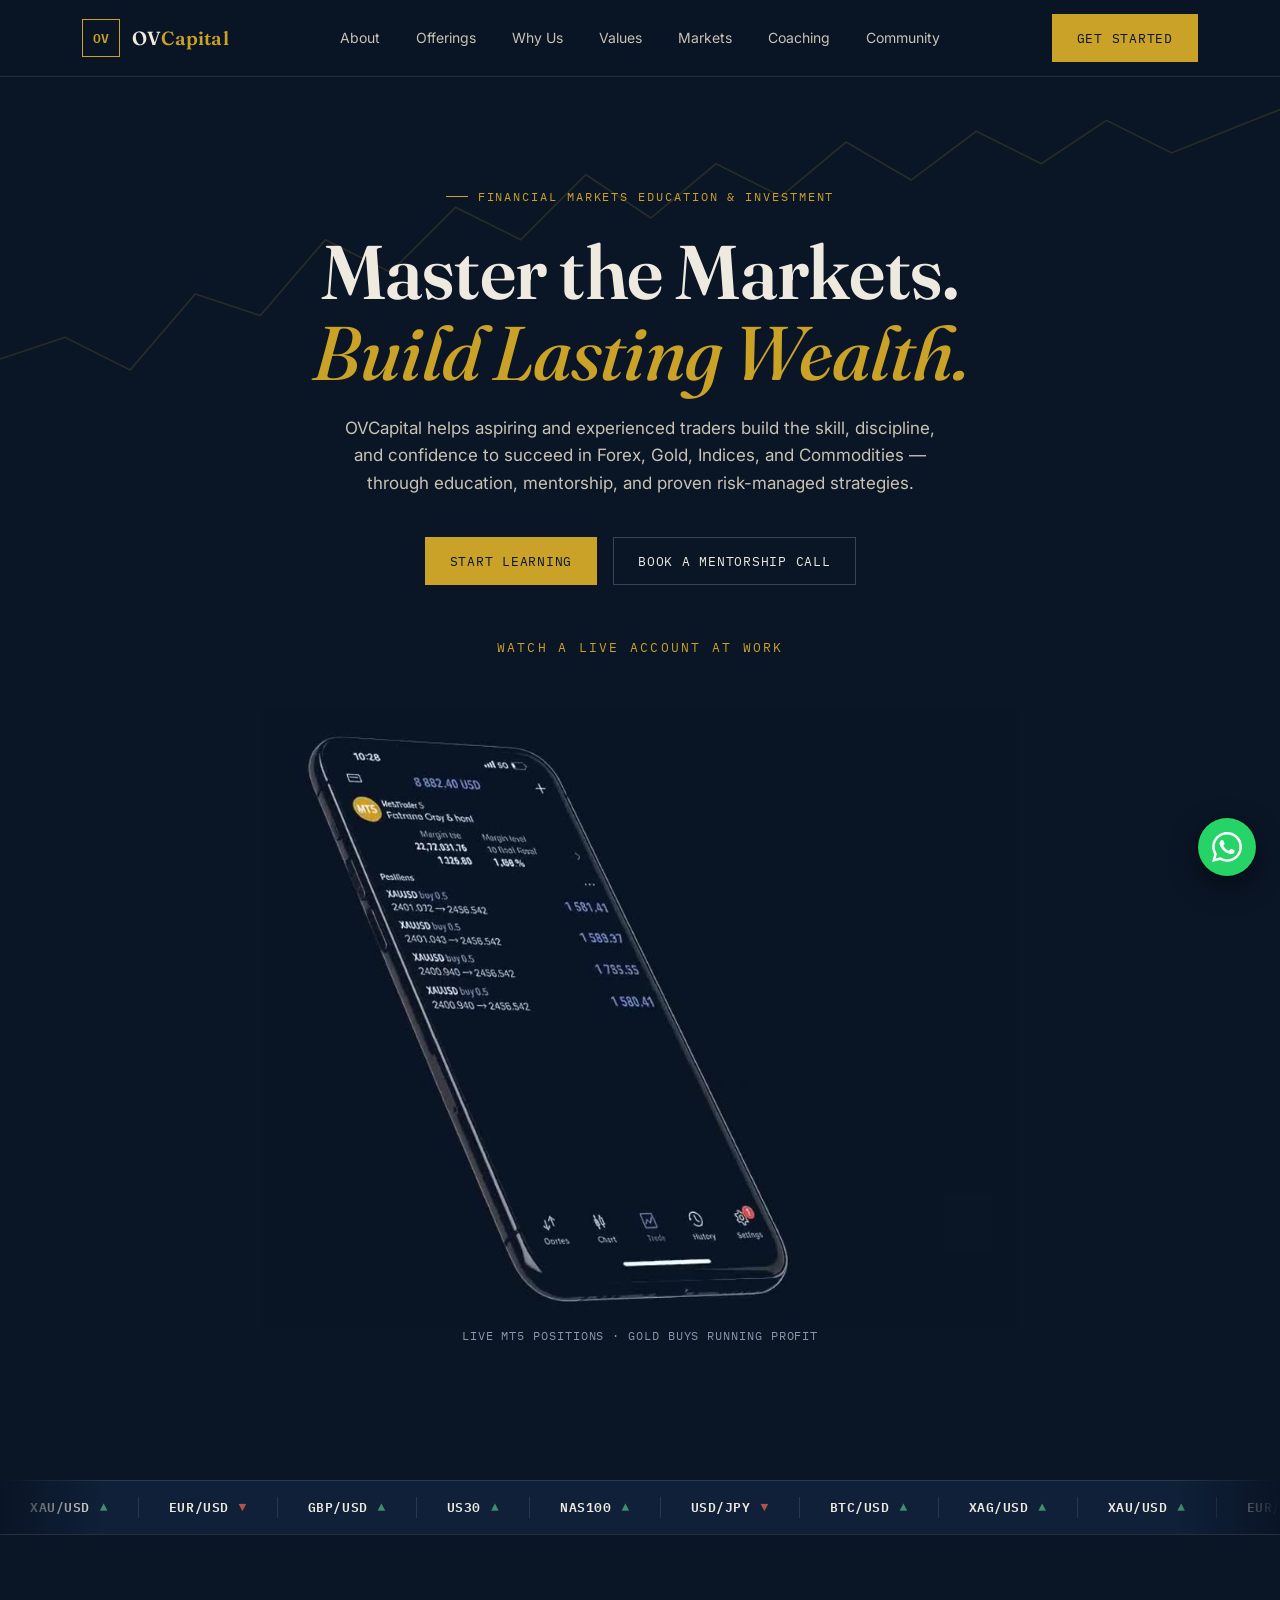
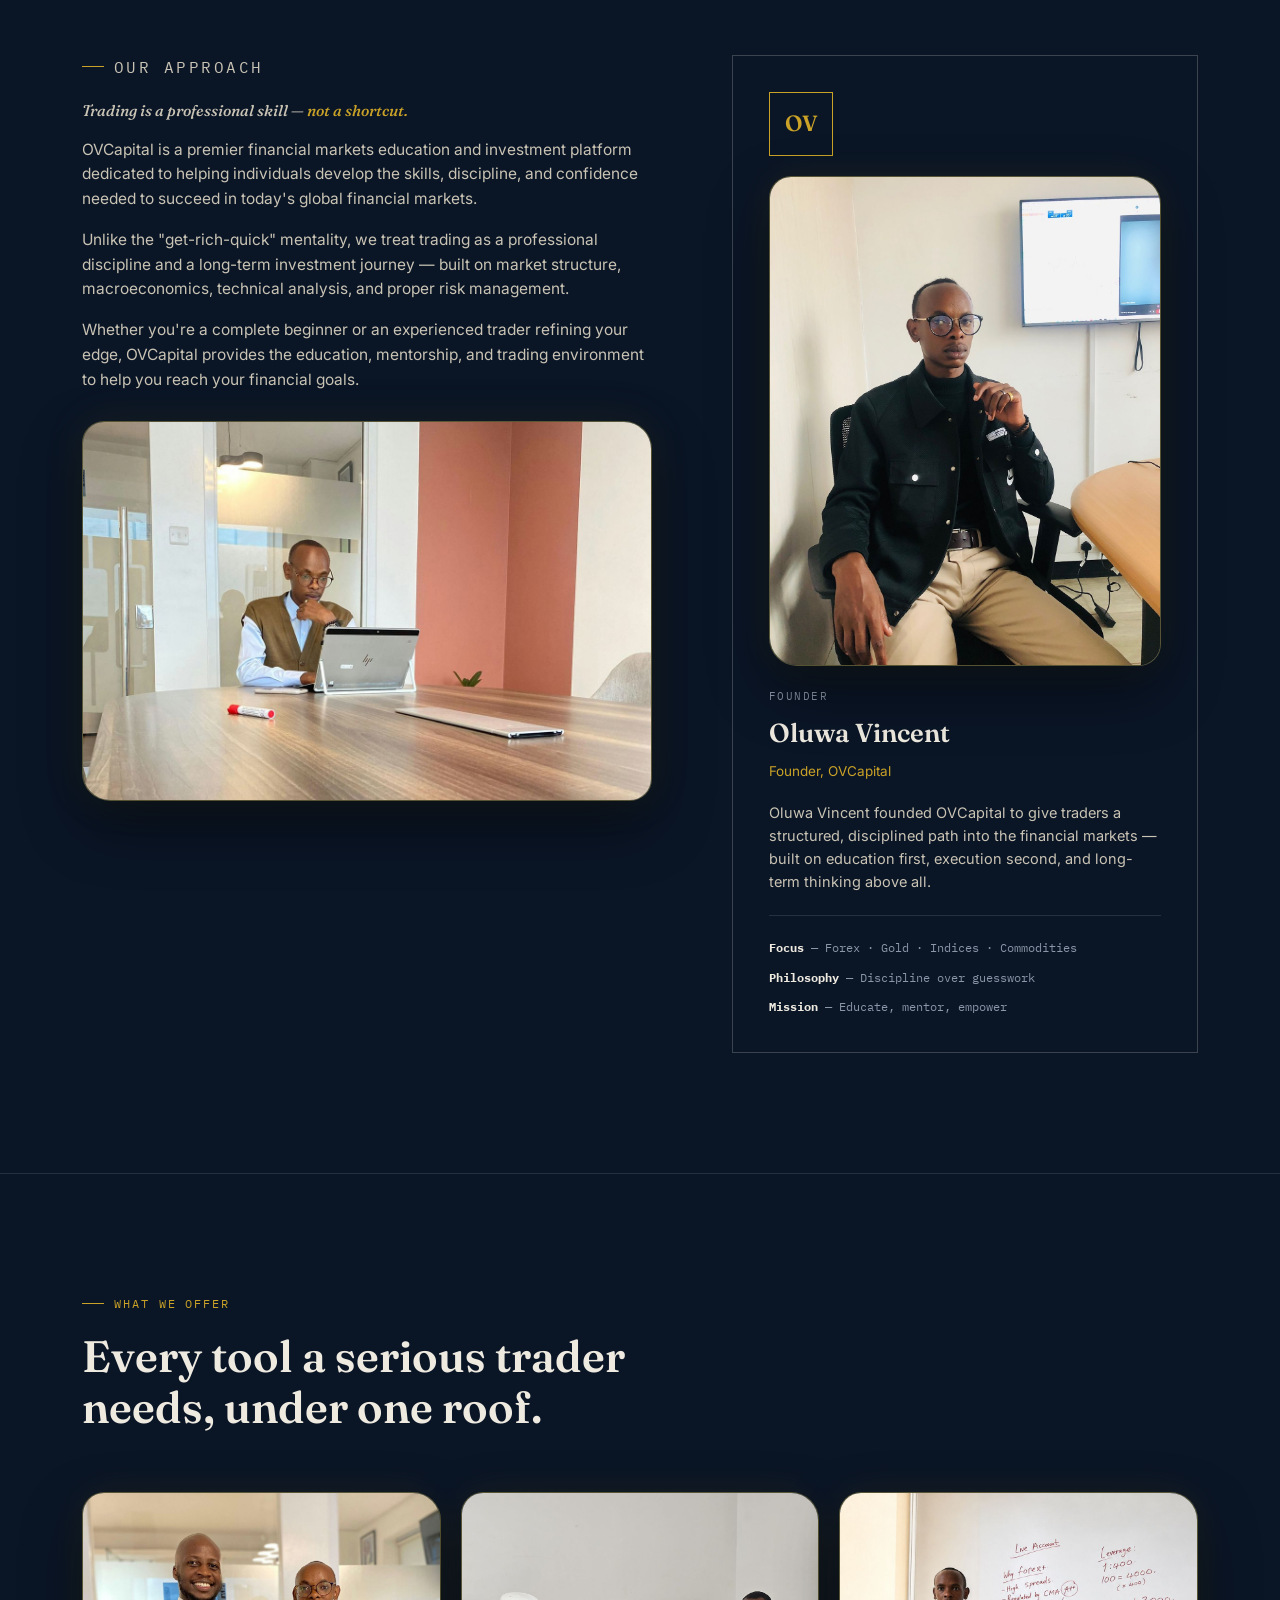
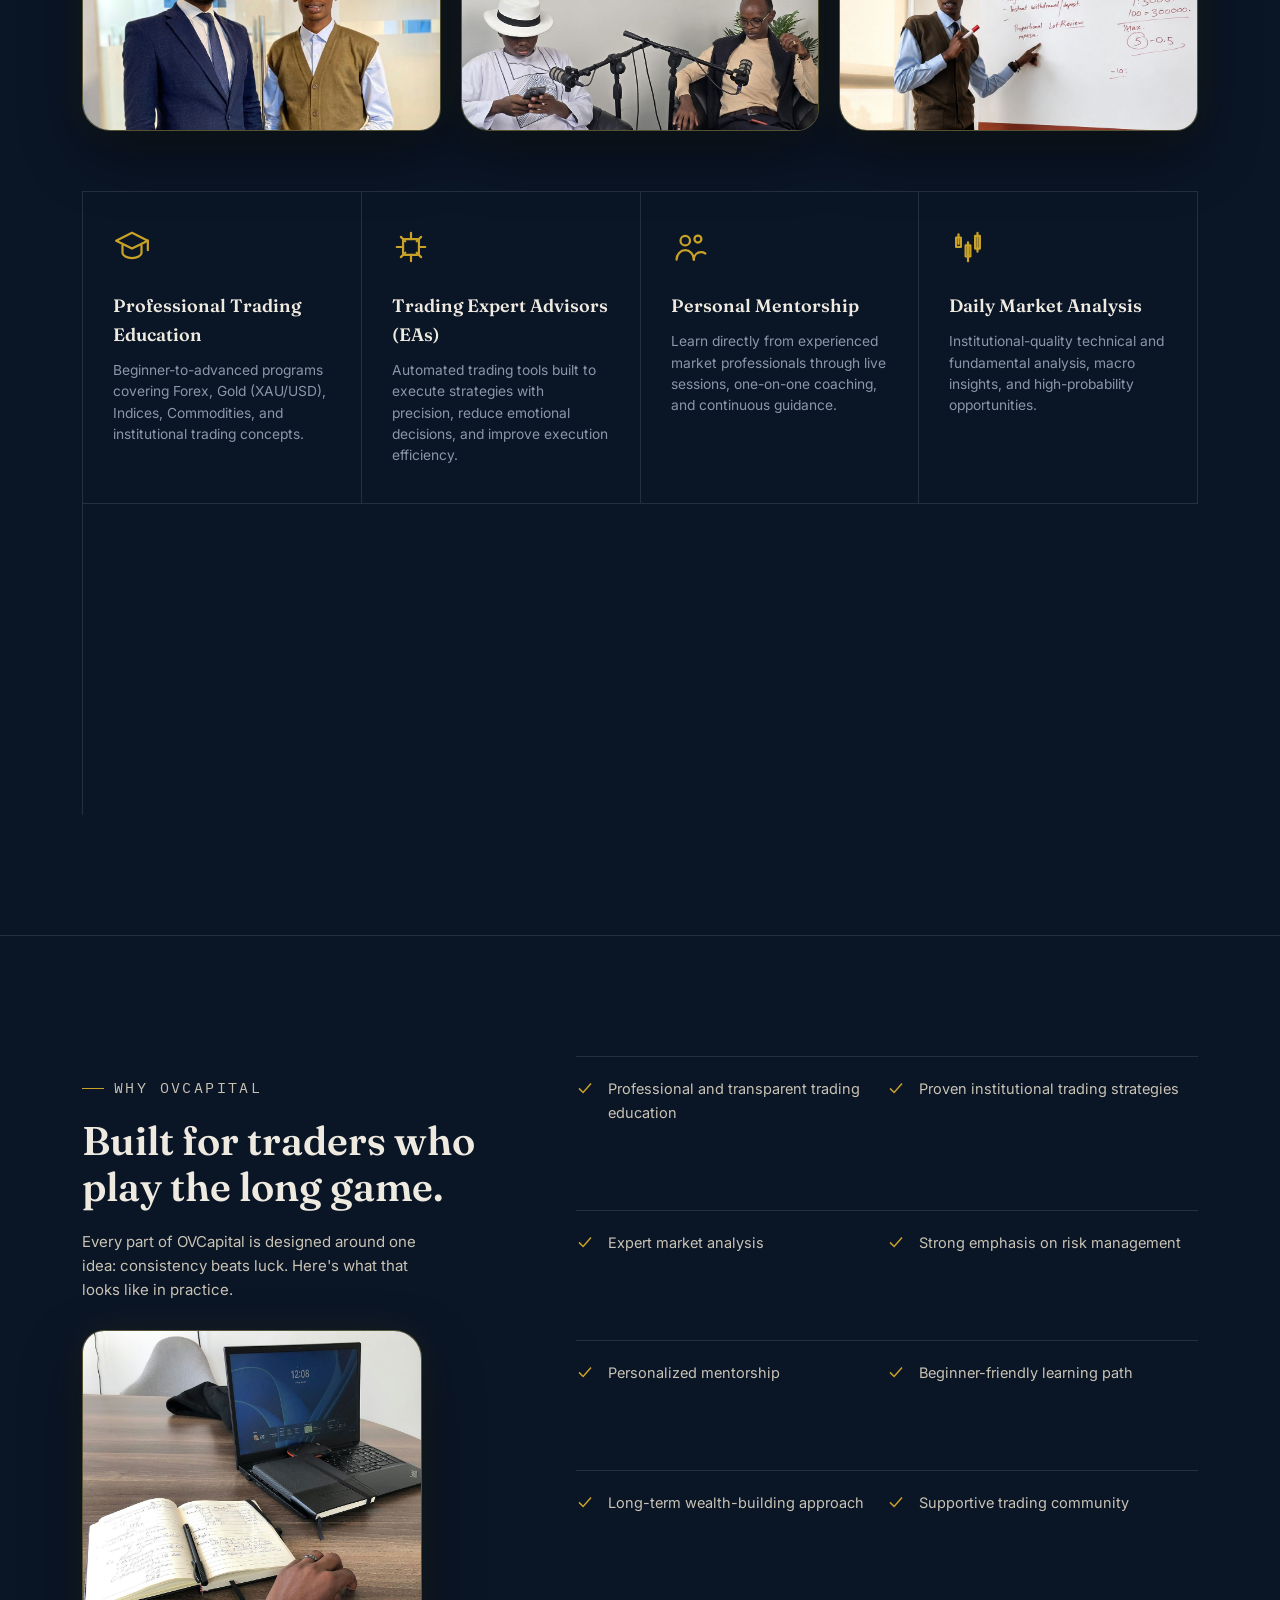
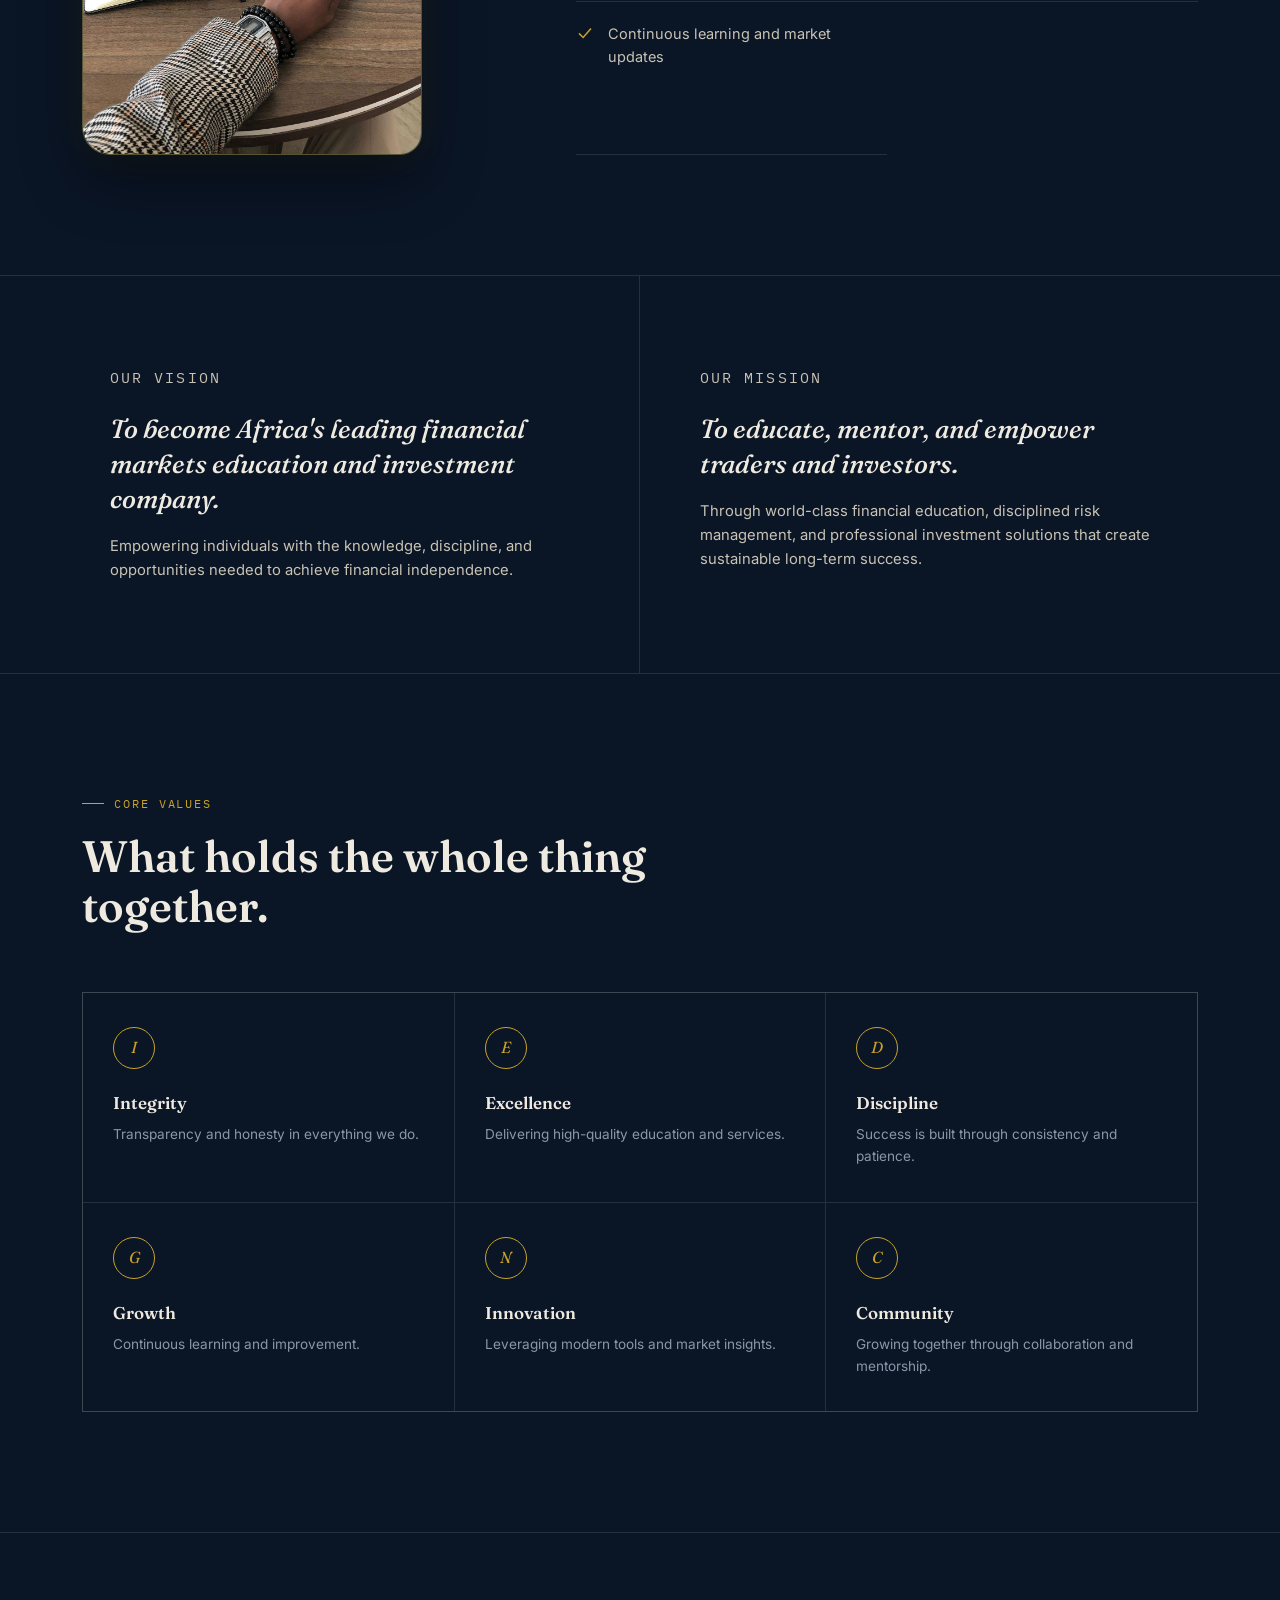
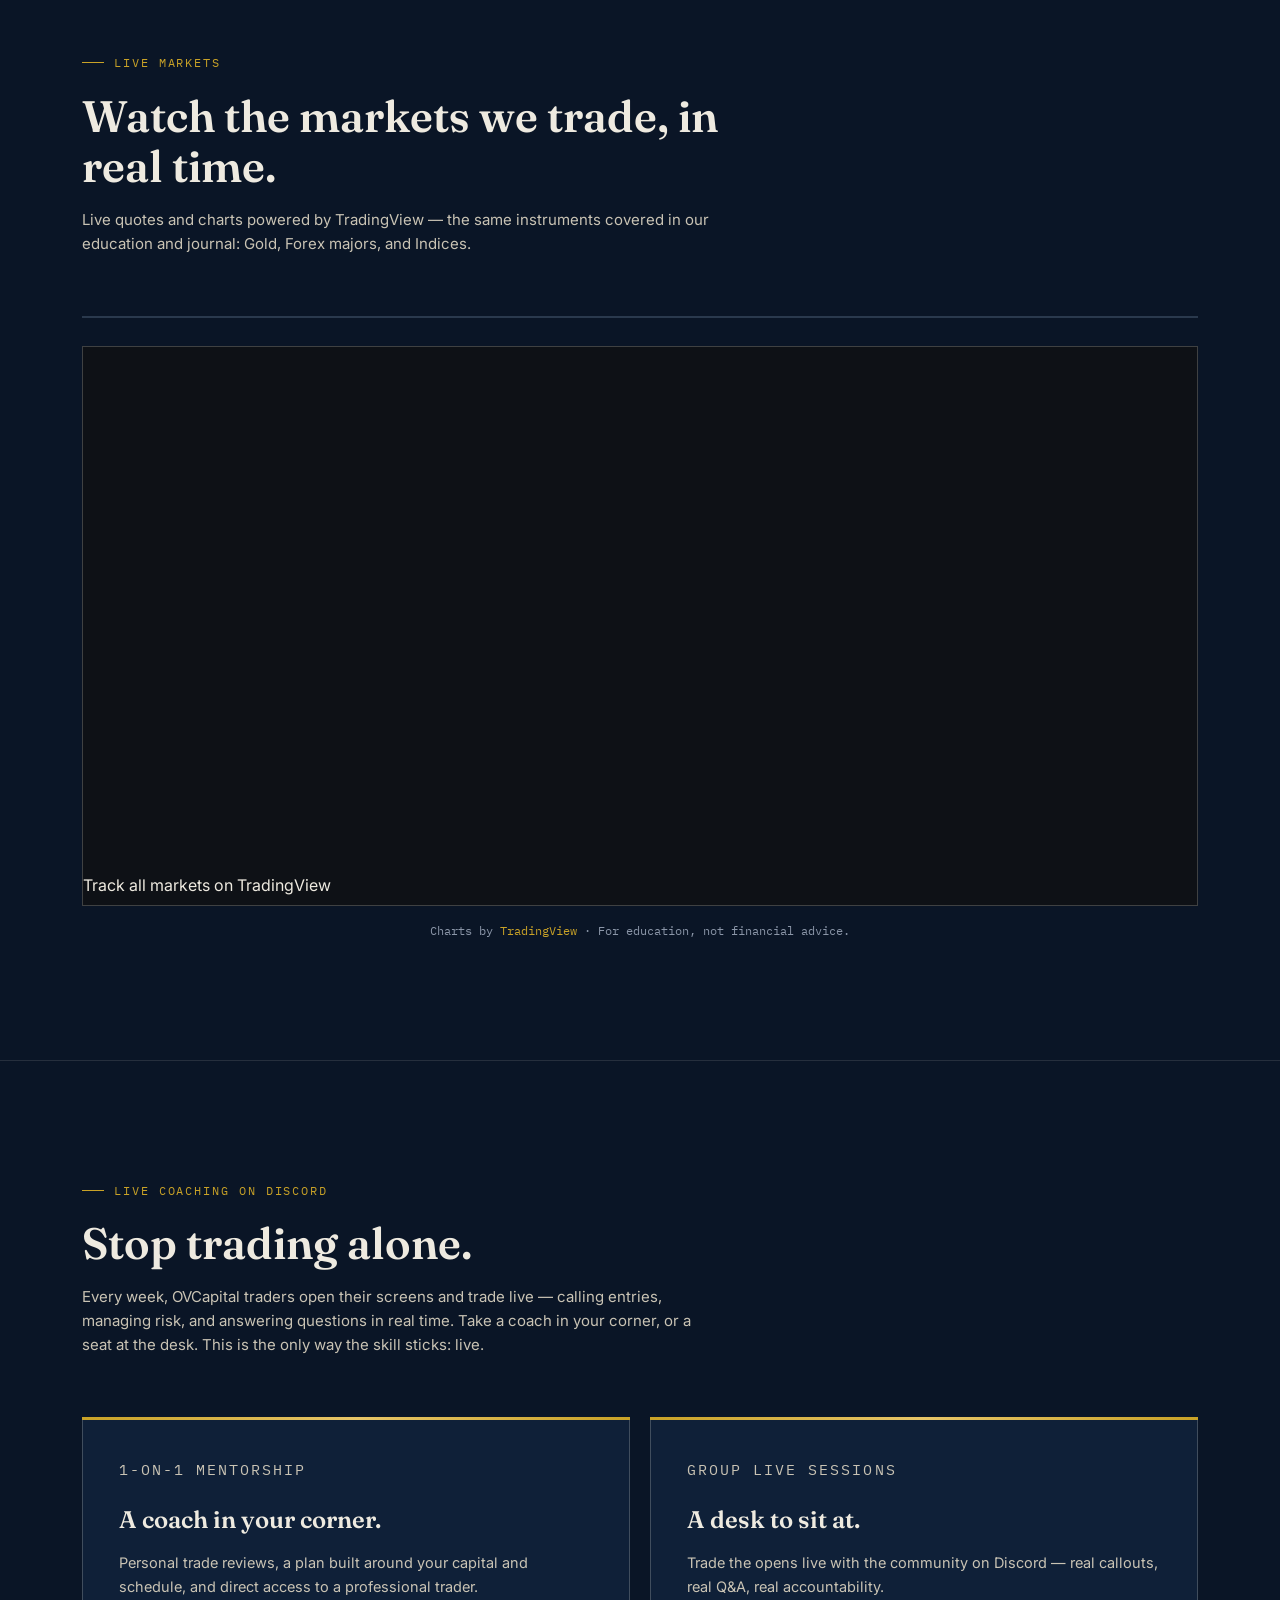
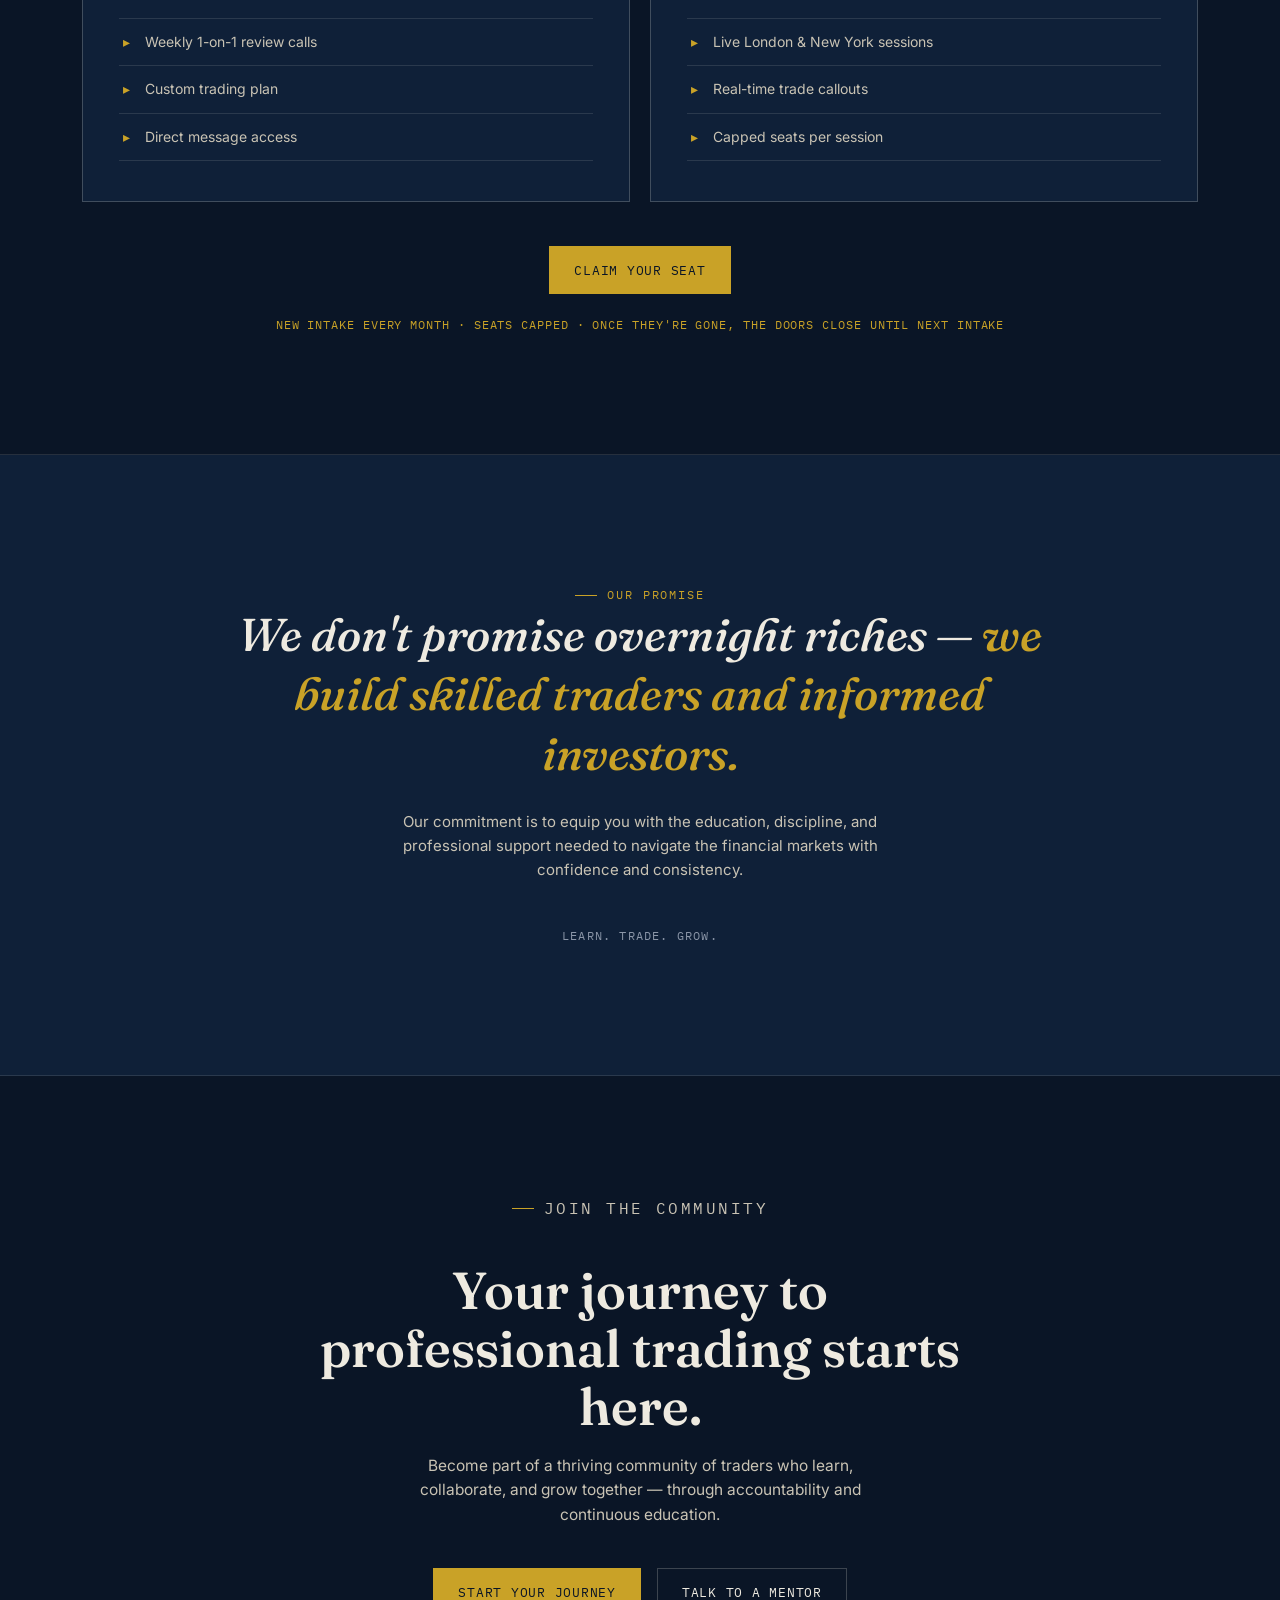
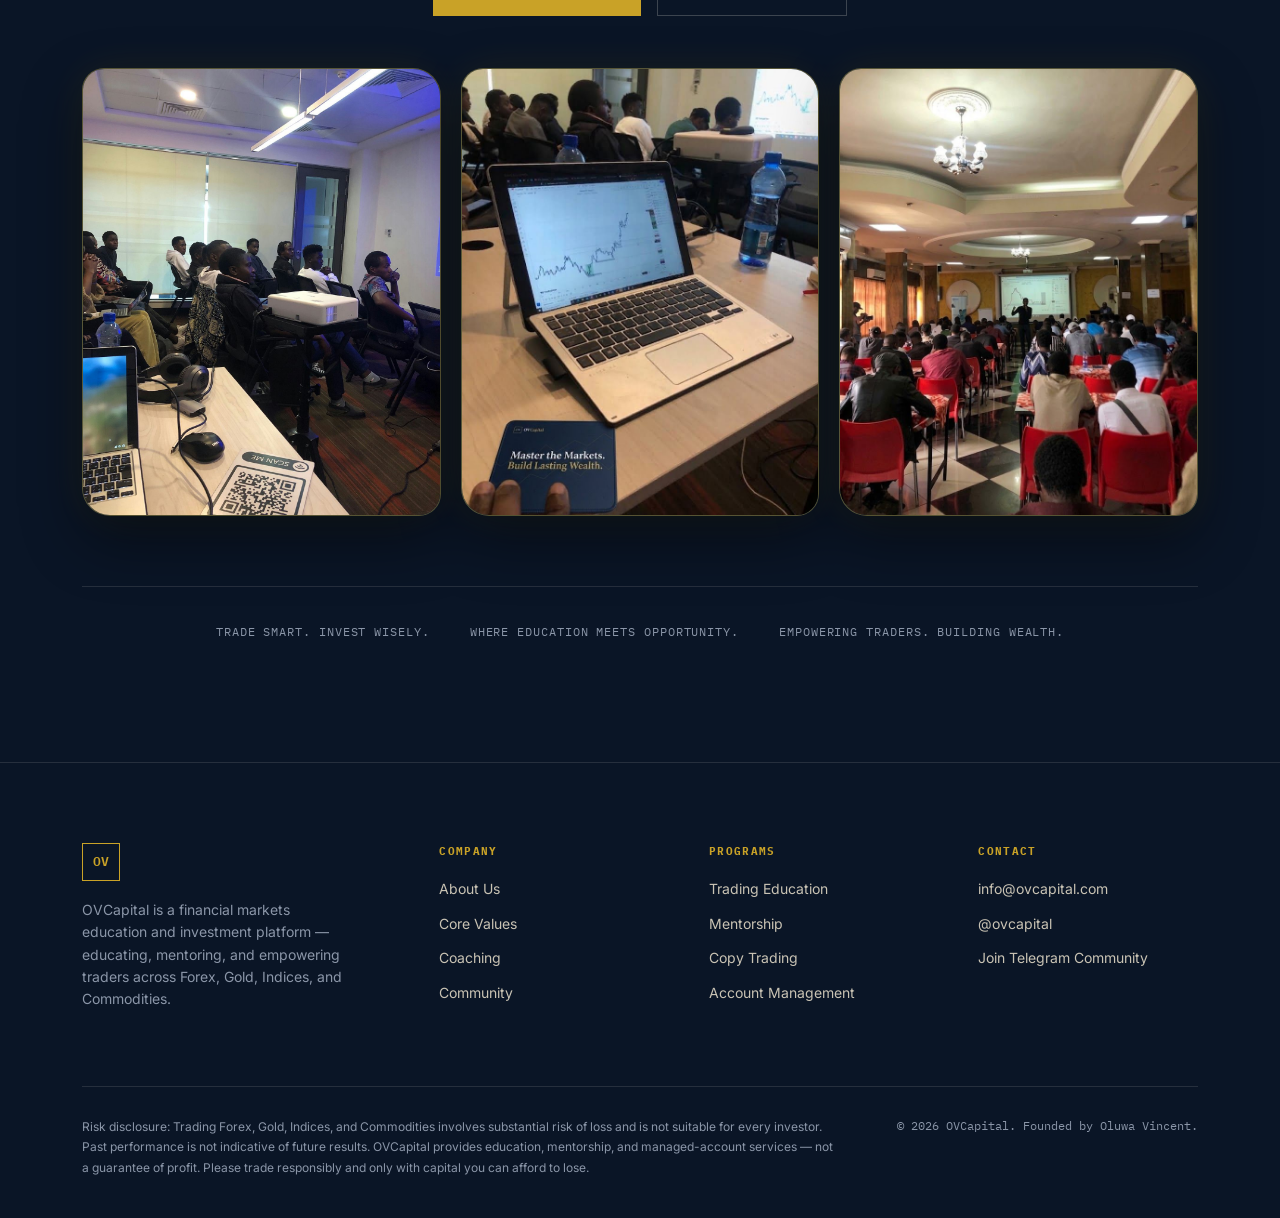
==== commit 24fd4e03: "Community trio: add branded live-class close-up" ====
--- a/index.html
+++ b/index.html
@@ -80,7 +80,7 @@
   .ph--founder{margin:0 0 22px;}
   .ph--offerings{margin-bottom:60px;}
   .ph--why{margin-top:28px;max-width:340px;}
-  .ph-row--duo{grid-template-columns:1fr 1fr;max-width:880px;margin:52px auto 0;}
+  .ph-row--trio{margin-top:52px;}
 
   /* ---------- reveal ---------- */
   .reveal{opacity:0;transform:translateY(22px);transition:opacity .7s ease, transform .7s ease;}
@@ -698,9 +698,12 @@
       <a href="#" class="btn btn--primary">Start Your Journey</a>
       <a href="#" class="btn btn--ghost">Talk to a Mentor</a>
     </div>
-    <div class="ph-row ph-row--duo">
+    <div class="ph-row ph-row--trio">
       <figure class="ph ph--portrait reveal" data-slot="community">
         <img src="images/community-meetup.jpg" alt="OVCapital trader workshop and classroom session" loading="lazy" onerror="this.remove()">
+      </figure>
+      <figure class="ph ph--portrait reveal" data-slot="community-meetup-2">
+        <img src="images/community-meetup-2.jpg" alt="Live class laptop with TradingView chart and OVCapital card" loading="lazy" onerror="this.remove()">
       </figure>
       <figure class="ph ph--portrait reveal" data-slot="community-conference">
         <img src="images/community-conference.jpg" alt="OVCapital live trading conference with a packed audience" loading="lazy" onerror="this.remove()">
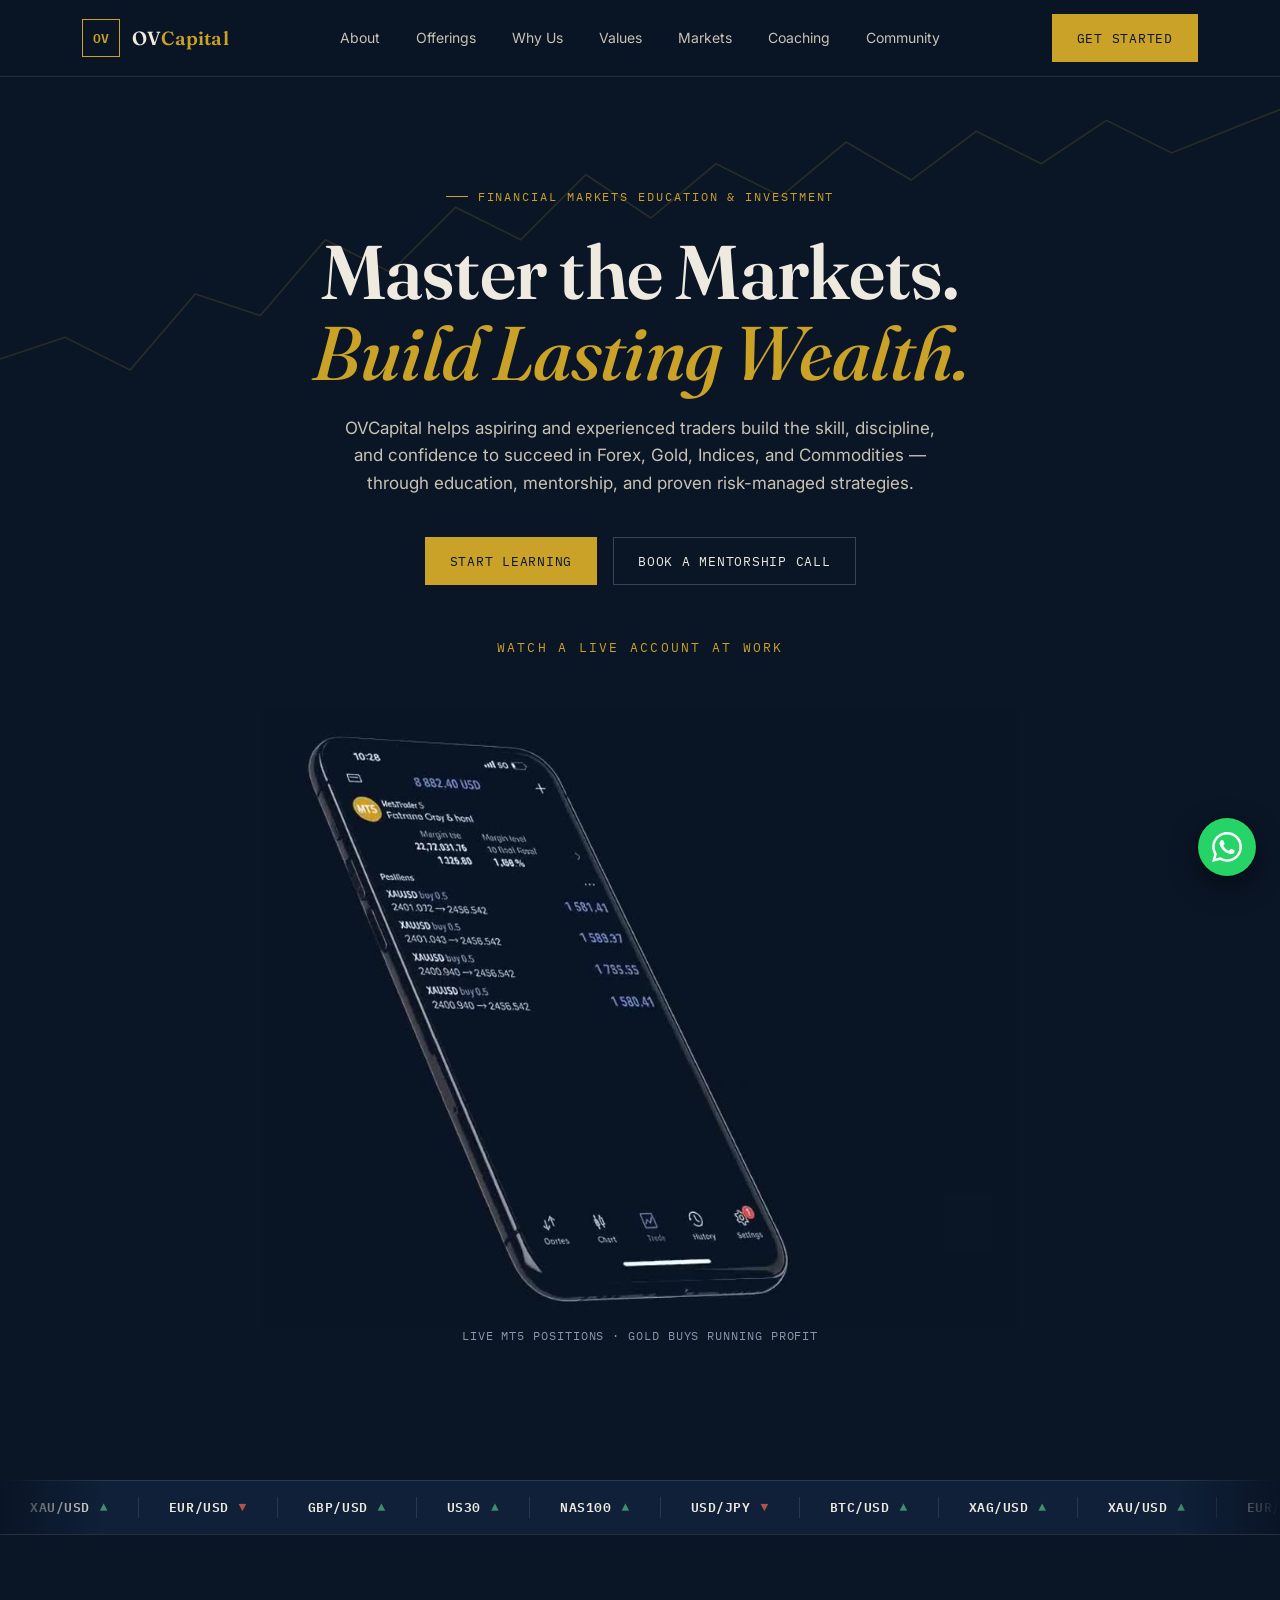
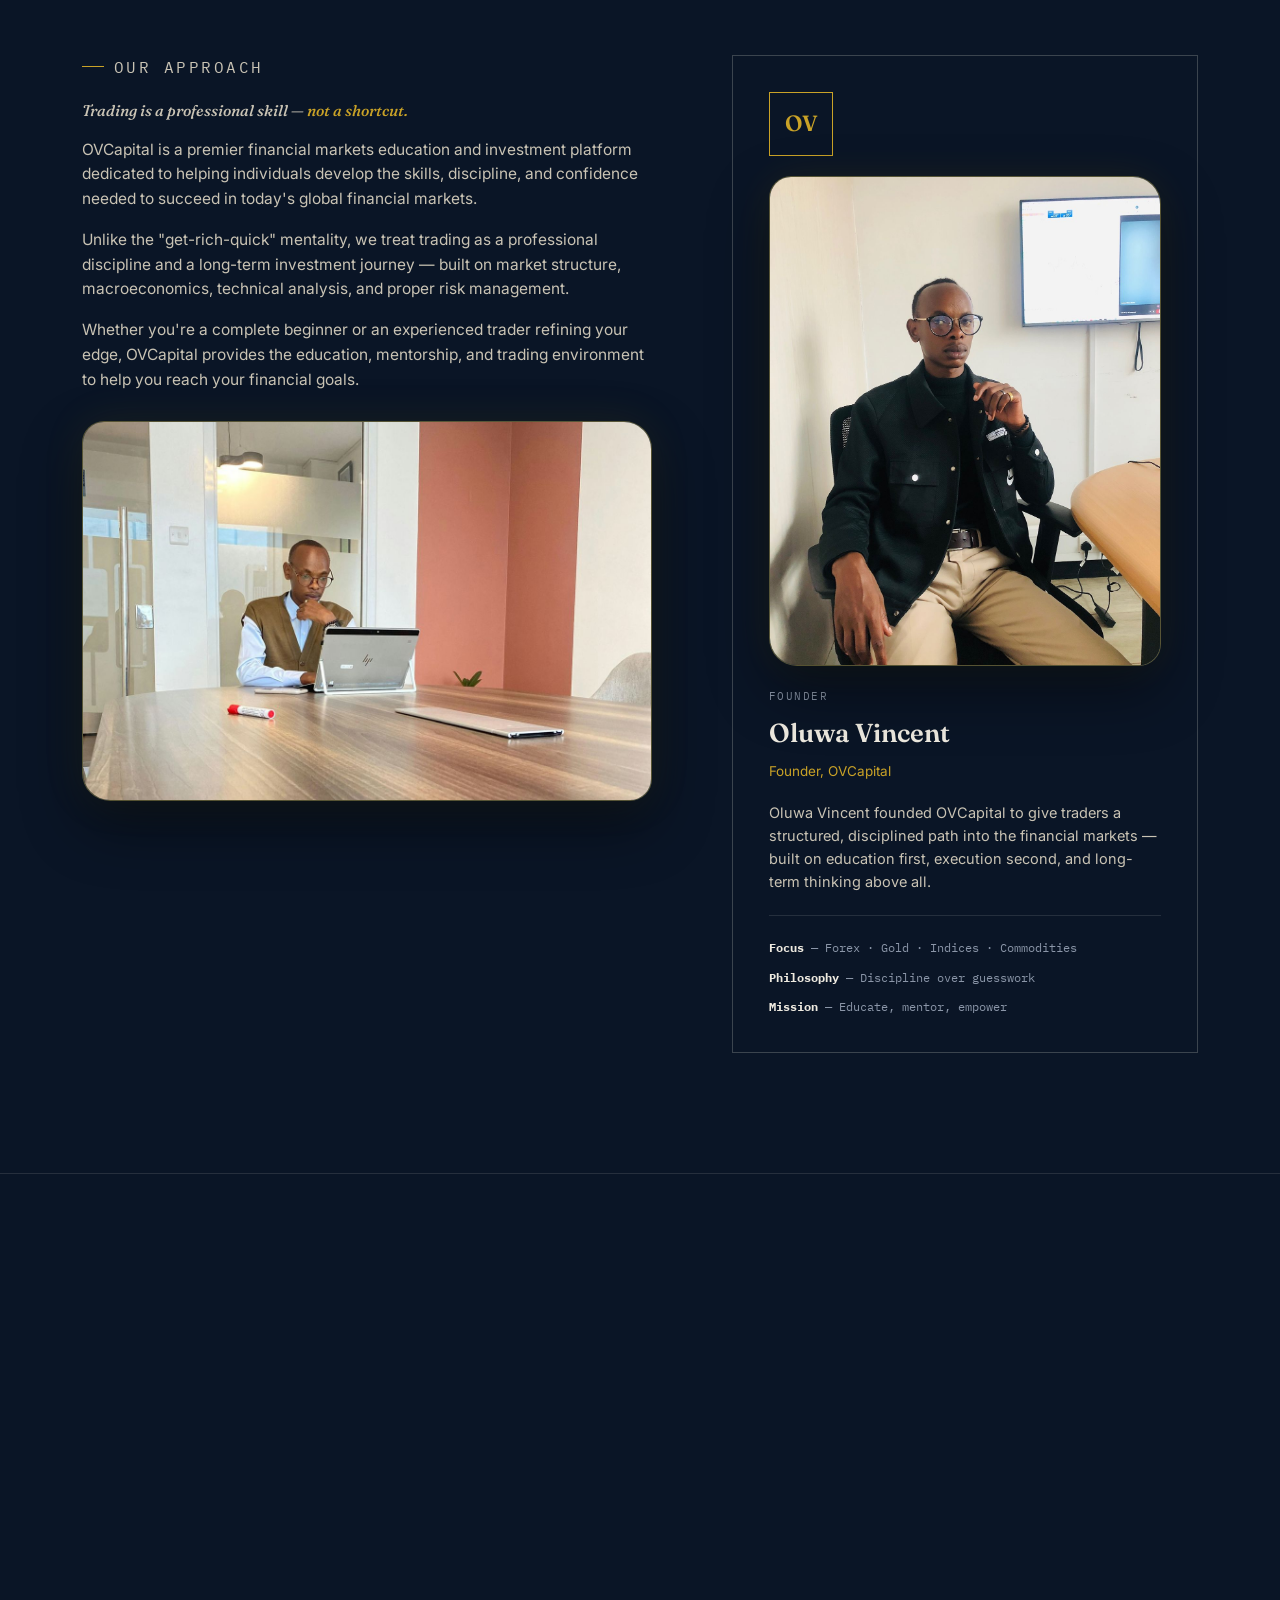
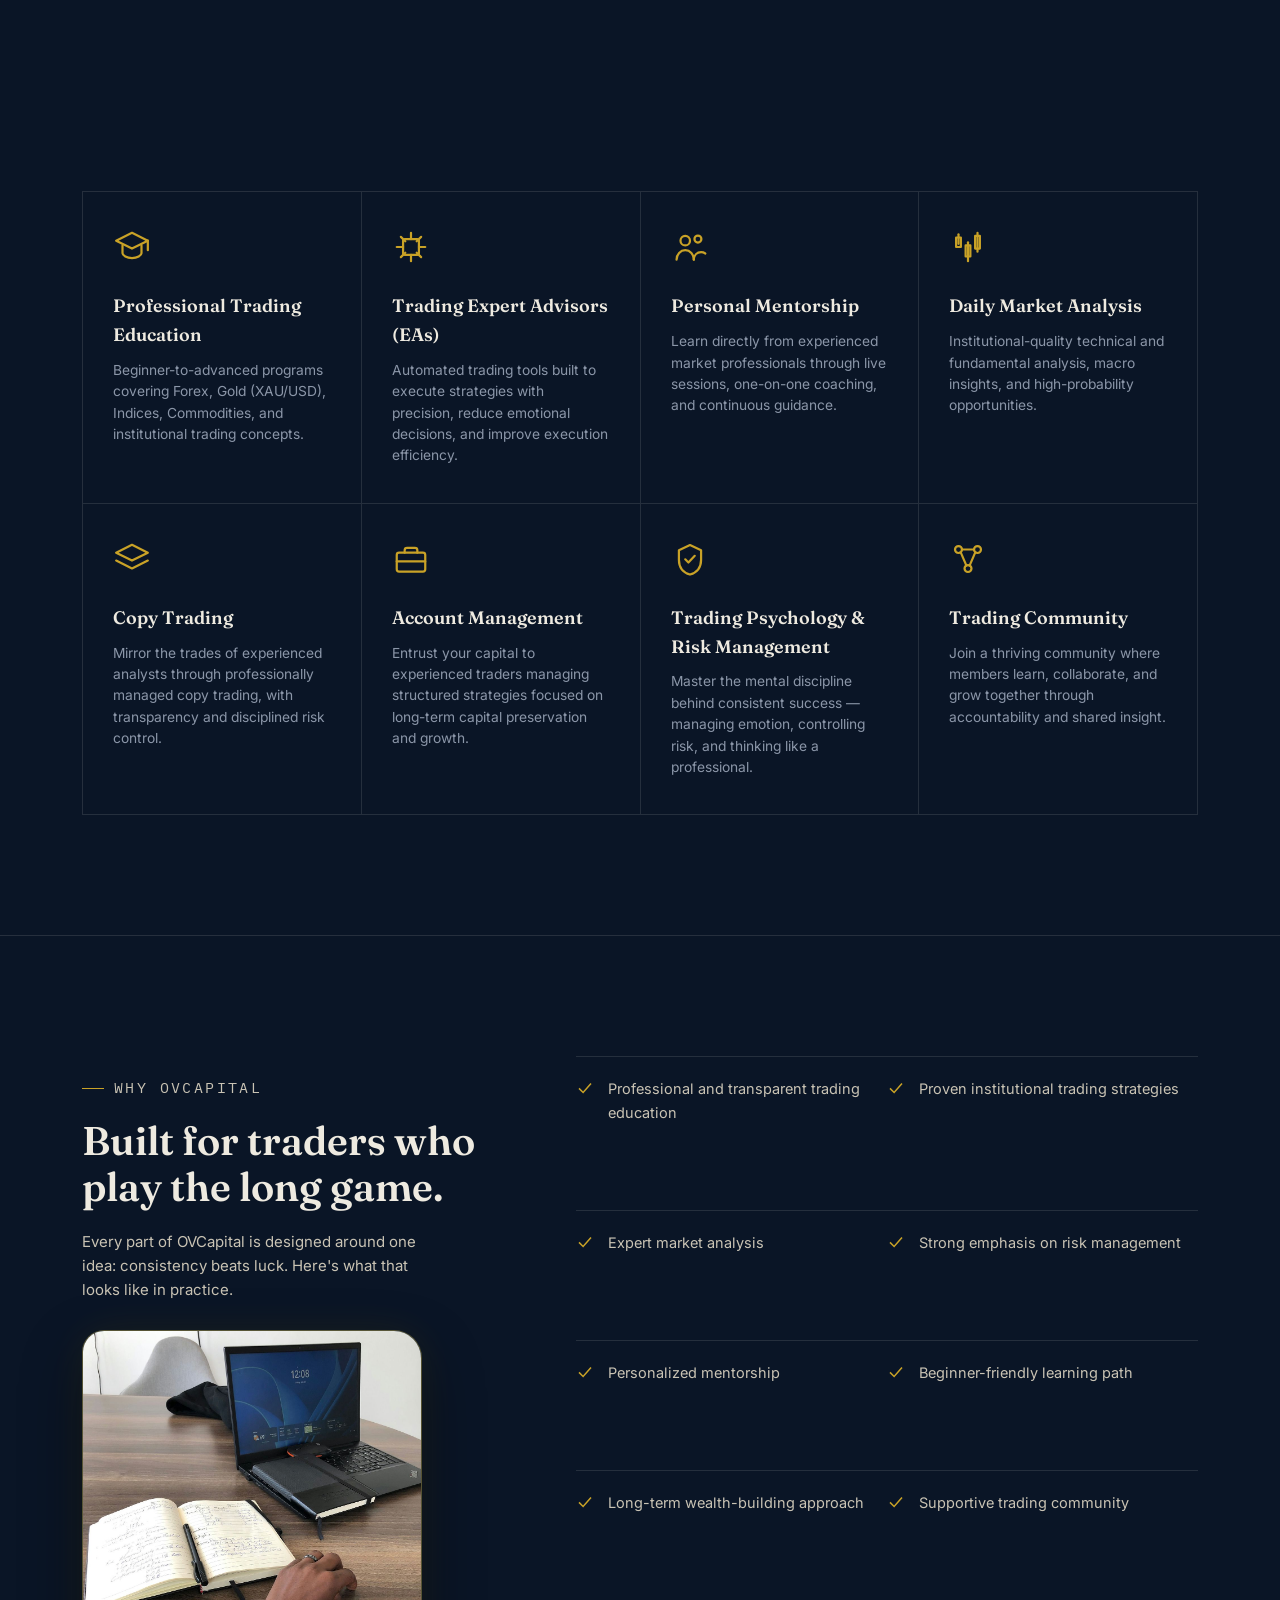
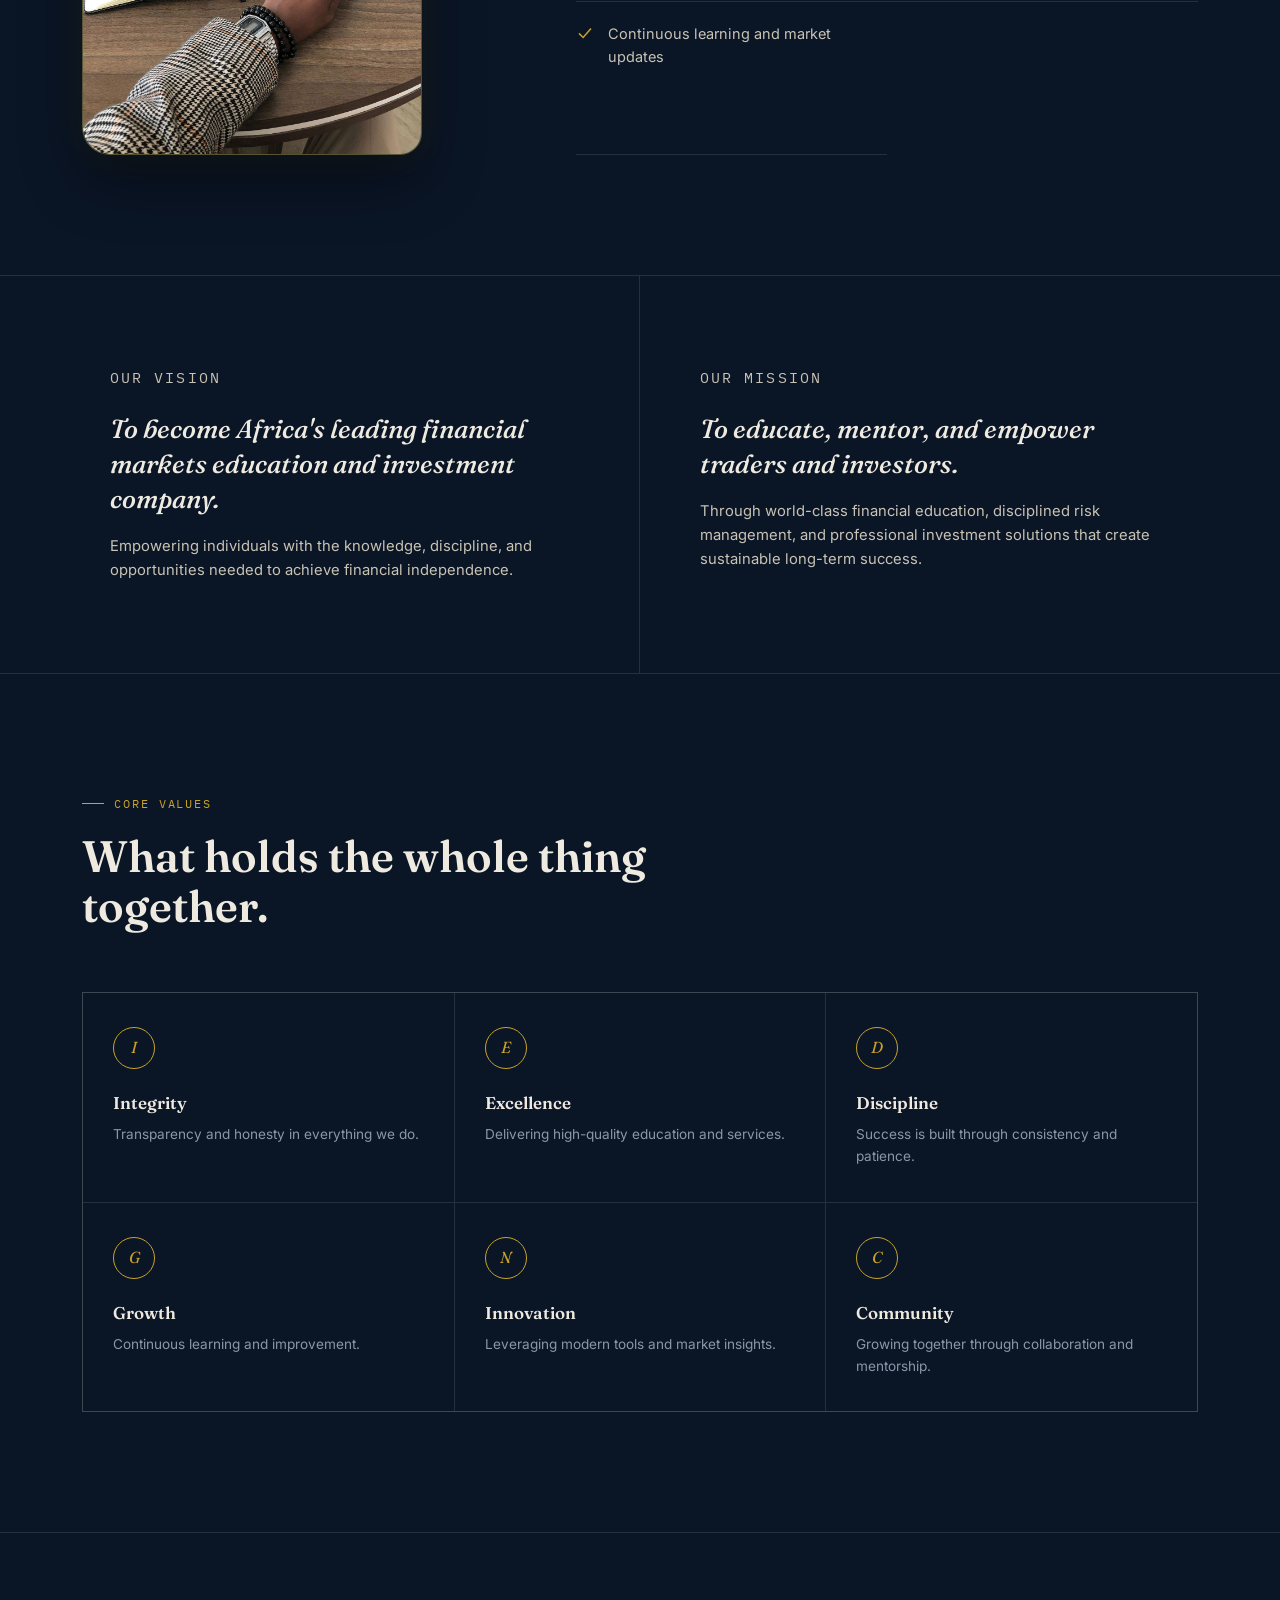
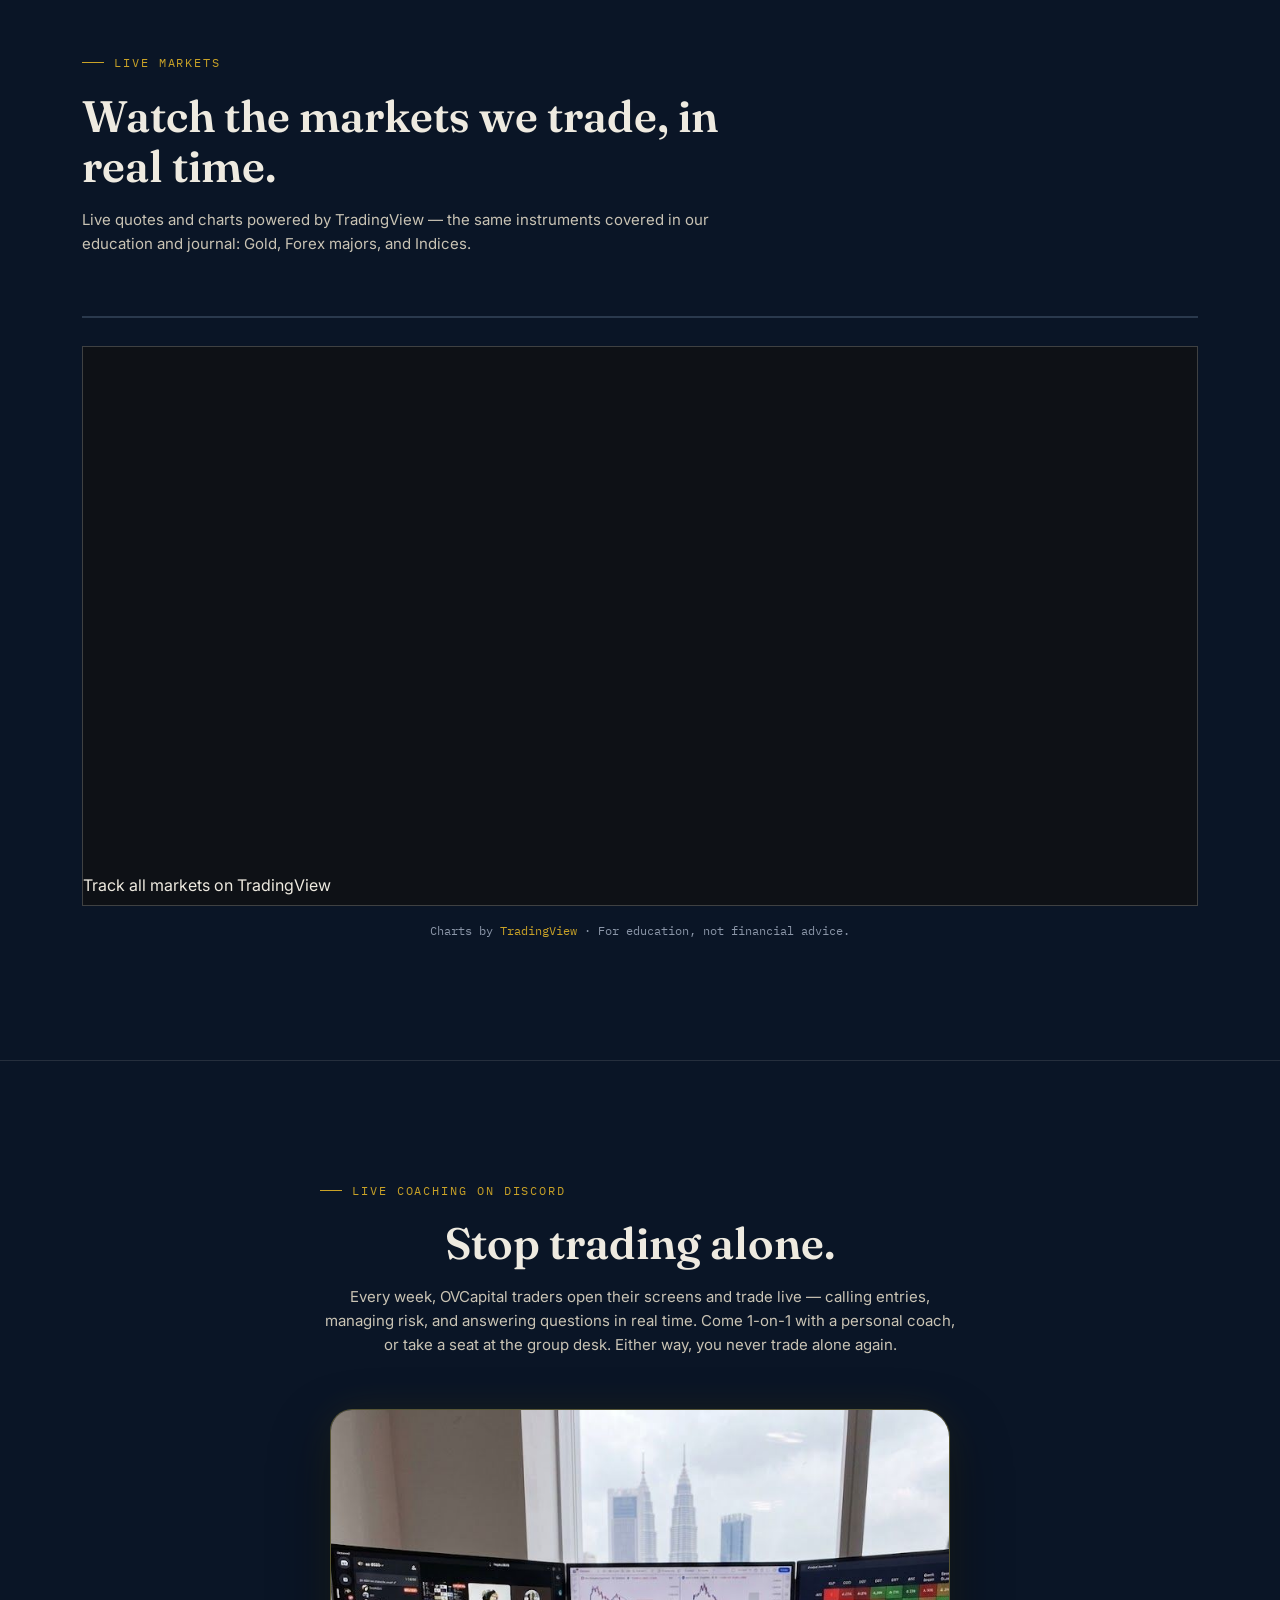
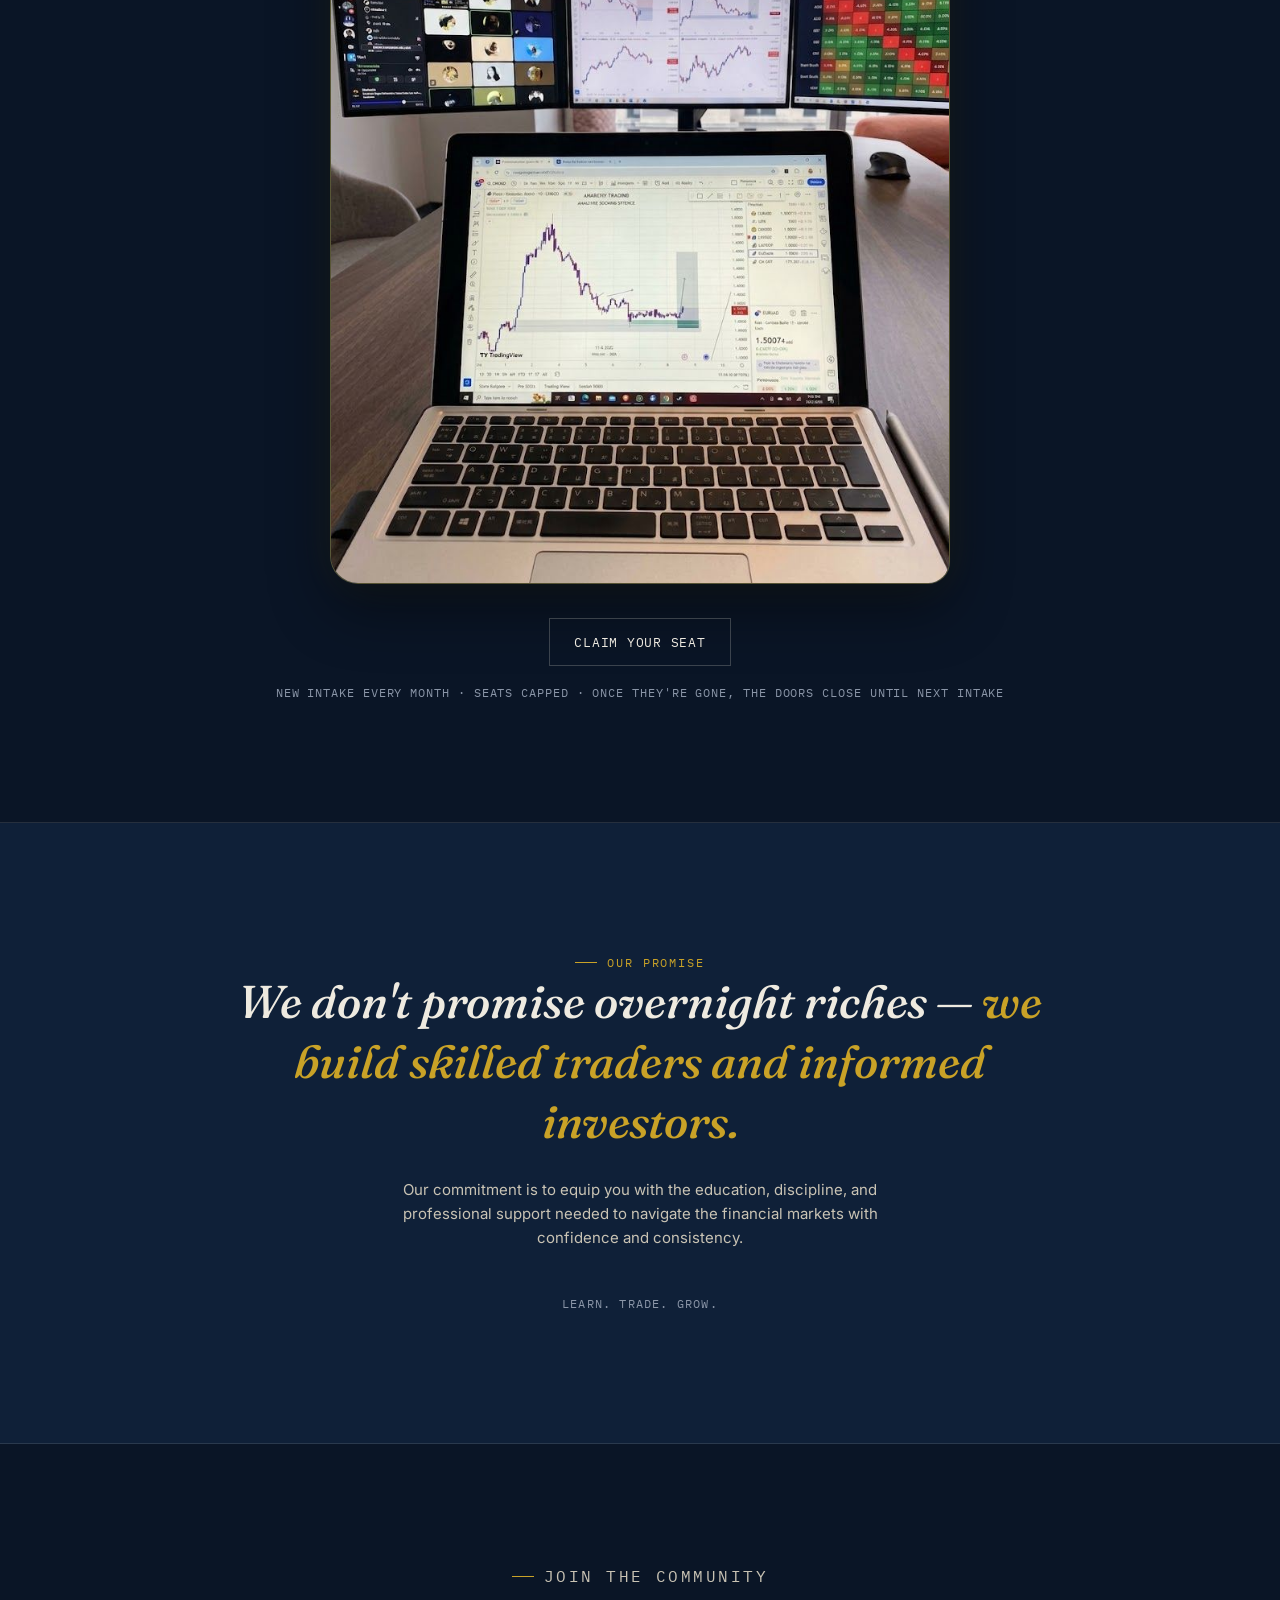
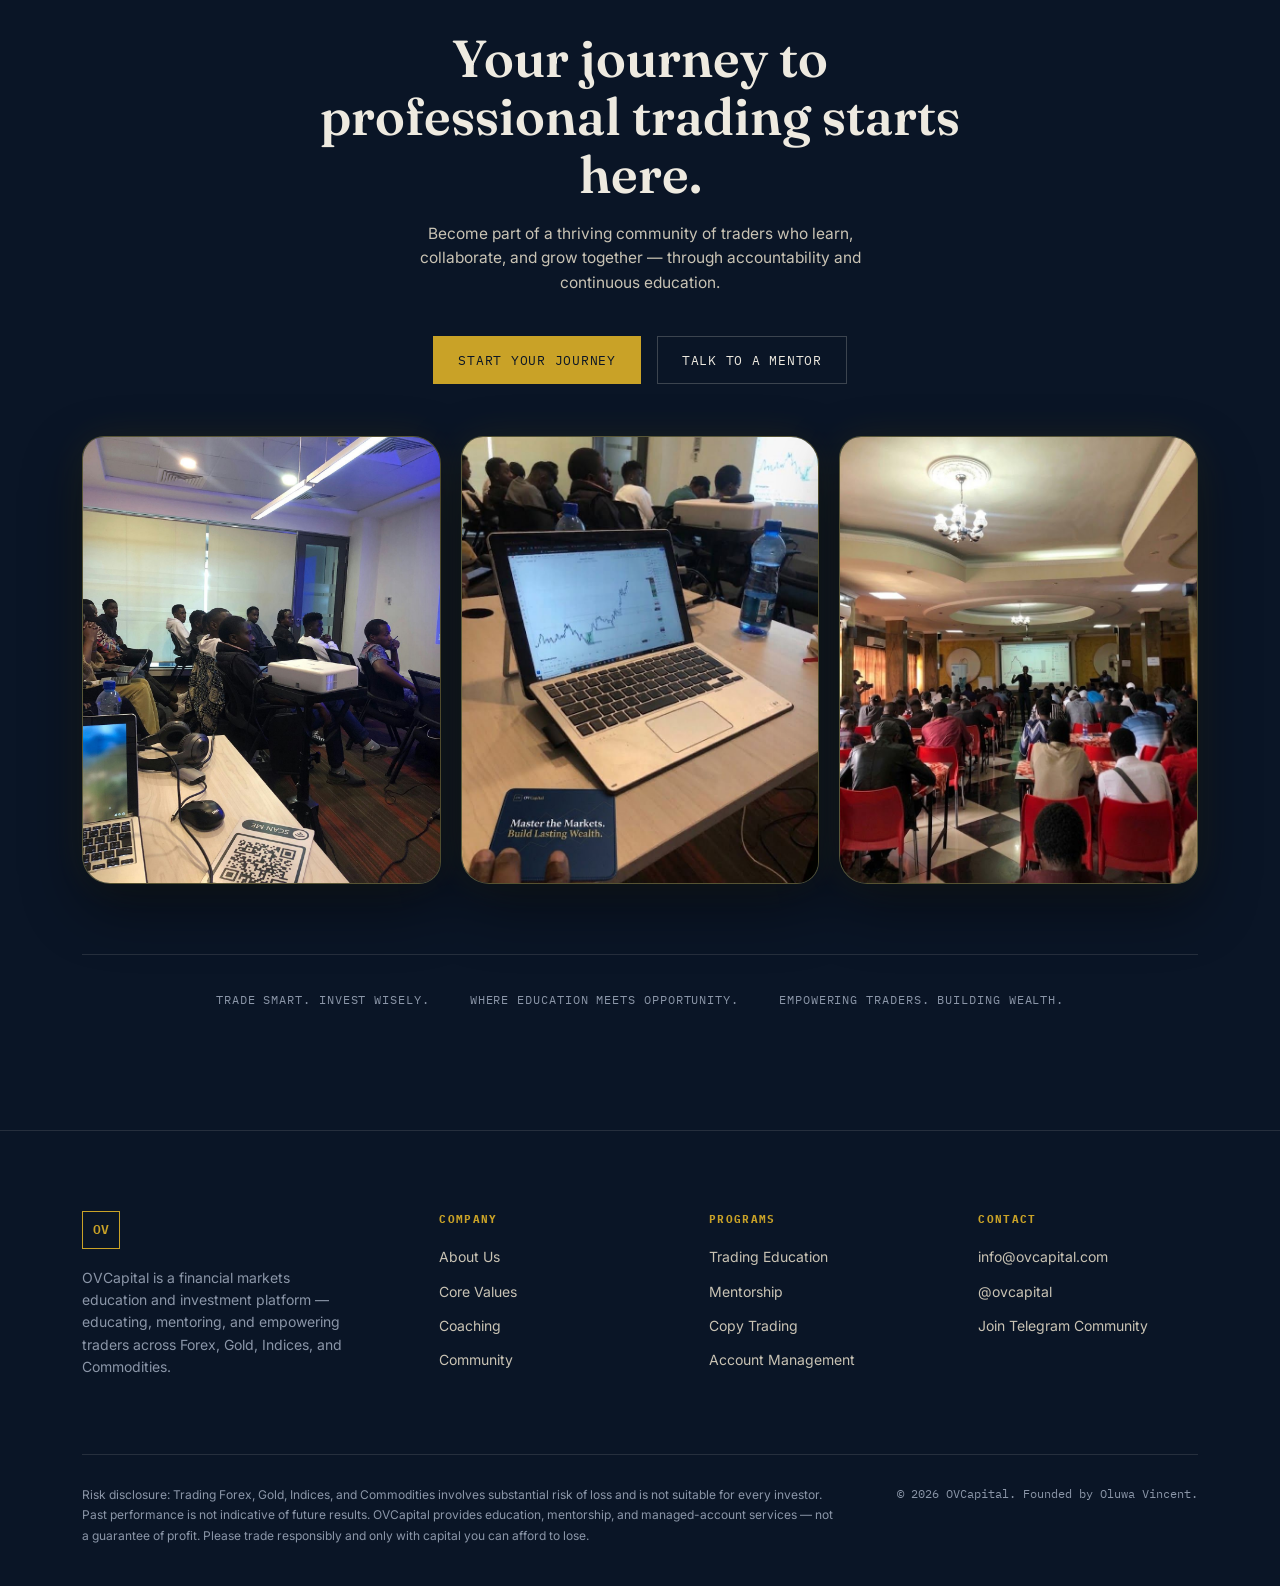
==== commit 021bd64e: "Coaching section: Discord photo stars, copy supports" ====
--- a/index.html
+++ b/index.html
@@ -350,19 +350,11 @@
   }
 
   /* ---------- COACHING ---------- */
-  .coaching{padding:120px 0;border-bottom:1px solid var(--line);}
-  .coach-grid{display:grid;grid-template-columns:1fr 1fr;gap:20px;margin:56px 0 44px;}
-  .coach-card{position:relative;border:1px solid var(--line-strong);background:var(--ink-2);padding:40px 36px;}
-  .coach-card::before{content:"";position:absolute;top:-1px;left:-1px;right:-1px;height:3px;background:linear-gradient(90deg,var(--gold),var(--gold-bright),var(--gold));}
-  .coach-card__tag{font-family:'IBM Plex Mono', monospace;font-size:11px;letter-spacing:0.14em;text-transform:uppercase;color:var(--gold);margin-bottom:16px;}
-  .coach-card h3{font-family:'Fraunces', serif;font-weight:600;font-size:24px;margin-bottom:12px;}
-  .coach-card p{font-size:14.5px;color:var(--paper-dim);margin-bottom:20px;}
-  .coach-card ul{list-style:none;margin:0;padding:0;border-top:1px solid var(--line);}
-  .coach-card li{padding:12px 0 12px 26px;border-bottom:1px solid var(--line);font-size:14px;color:var(--paper-dim);position:relative;}
-  .coach-card li::before{content:"▸";position:absolute;left:4px;color:var(--gold);}
-  .coach-cta{text-align:center;}
-  .coach-fomo{margin-top:22px;font-family:'IBM Plex Mono', monospace;font-size:11.5px;letter-spacing:0.08em;text-transform:uppercase;color:var(--gold);}
-  @media (max-width:900px){.coach-grid{grid-template-columns:1fr;}}
+  .coaching{padding:120px 0;border-bottom:1px solid var(--line);text-align:center;}
+  .coaching .section-head{margin:0 auto;}
+  .ph--coach{max-width:620px;margin:52px auto 0;}
+  .coach-cta{margin-top:34px;text-align:center;}
+  .coach-fomo{margin-top:18px;font-family:'IBM Plex Mono', monospace;font-size:11.5px;letter-spacing:0.08em;text-transform:uppercase;color:var(--slate);}
 
   /* ---------- MARKETS ---------- */
   .markets{padding:120px 0;border-bottom:1px solid var(--line);}
@@ -645,35 +637,14 @@
       <p class="eyebrow">Live coaching on Discord</p>
       <h2>Stop trading alone.</h2>
       <!-- ADJUST: session rhythm below (days/times) to match the real timetable -->
-      <p class="journal__lead">Every week, OVCapital traders open their screens and trade live — calling entries, managing risk, and answering questions in real time. Take a coach in your corner, or a seat at the desk. This is the only way the skill sticks: live.</p>
-    </div>
-    <div class="coach-grid">
-      <div class="coach-card reveal">
-        <p class="coach-card__tag">1-on-1 Mentorship</p>
-        <h3>A coach in your corner.</h3>
-        <p>Personal trade reviews, a plan built around your capital and schedule, and direct access to a professional trader.</p>
-        <!-- ADJUST: deliverables below to match the real mentorship package -->
-        <ul>
-          <li>Weekly 1-on-1 review calls</li>
-          <li>Custom trading plan</li>
-          <li>Direct message access</li>
-        </ul>
-      </div>
-      <div class="coach-card reveal">
-        <p class="coach-card__tag">Group live sessions</p>
-        <h3>A desk to sit at.</h3>
-        <p>Trade the opens live with the community on Discord — real callouts, real Q&amp;A, real accountability.</p>
-        <!-- ADJUST: sessions and seat caps below to match reality -->
-        <ul>
-          <li>Live London &amp; New York sessions</li>
-          <li>Real-time trade callouts</li>
-          <li>Capped seats per session</li>
-        </ul>
-      </div>
-    </div>
+      <p class="journal__lead">Every week, OVCapital traders open their screens and trade live — calling entries, managing risk, and answering questions in real time. Come 1-on-1 with a personal coach, or take a seat at the group desk. Either way, you never trade alone again.</p>
+    </div>
+    <figure class="ph ph--portrait ph--coach reveal" data-slot="coaching-discord">
+      <img src="images/community-discord-call.jpg" alt="Live Discord coaching room with students on screen and charts on triple monitors" loading="lazy" onerror="this.remove()">
+    </figure>
     <div class="coach-cta reveal">
       <!-- REPLACE # with the real Discord invite link -->
-      <a href="#" class="btn btn--primary">Claim your seat</a>
+      <a href="#" class="btn btn--ghost">Claim your seat</a>
       <!-- ADJUST: intake rhythm below to match reality -->
       <p class="coach-fomo">New intake every month · Seats capped · Once they're gone, the doors close until next intake</p>
     </div>
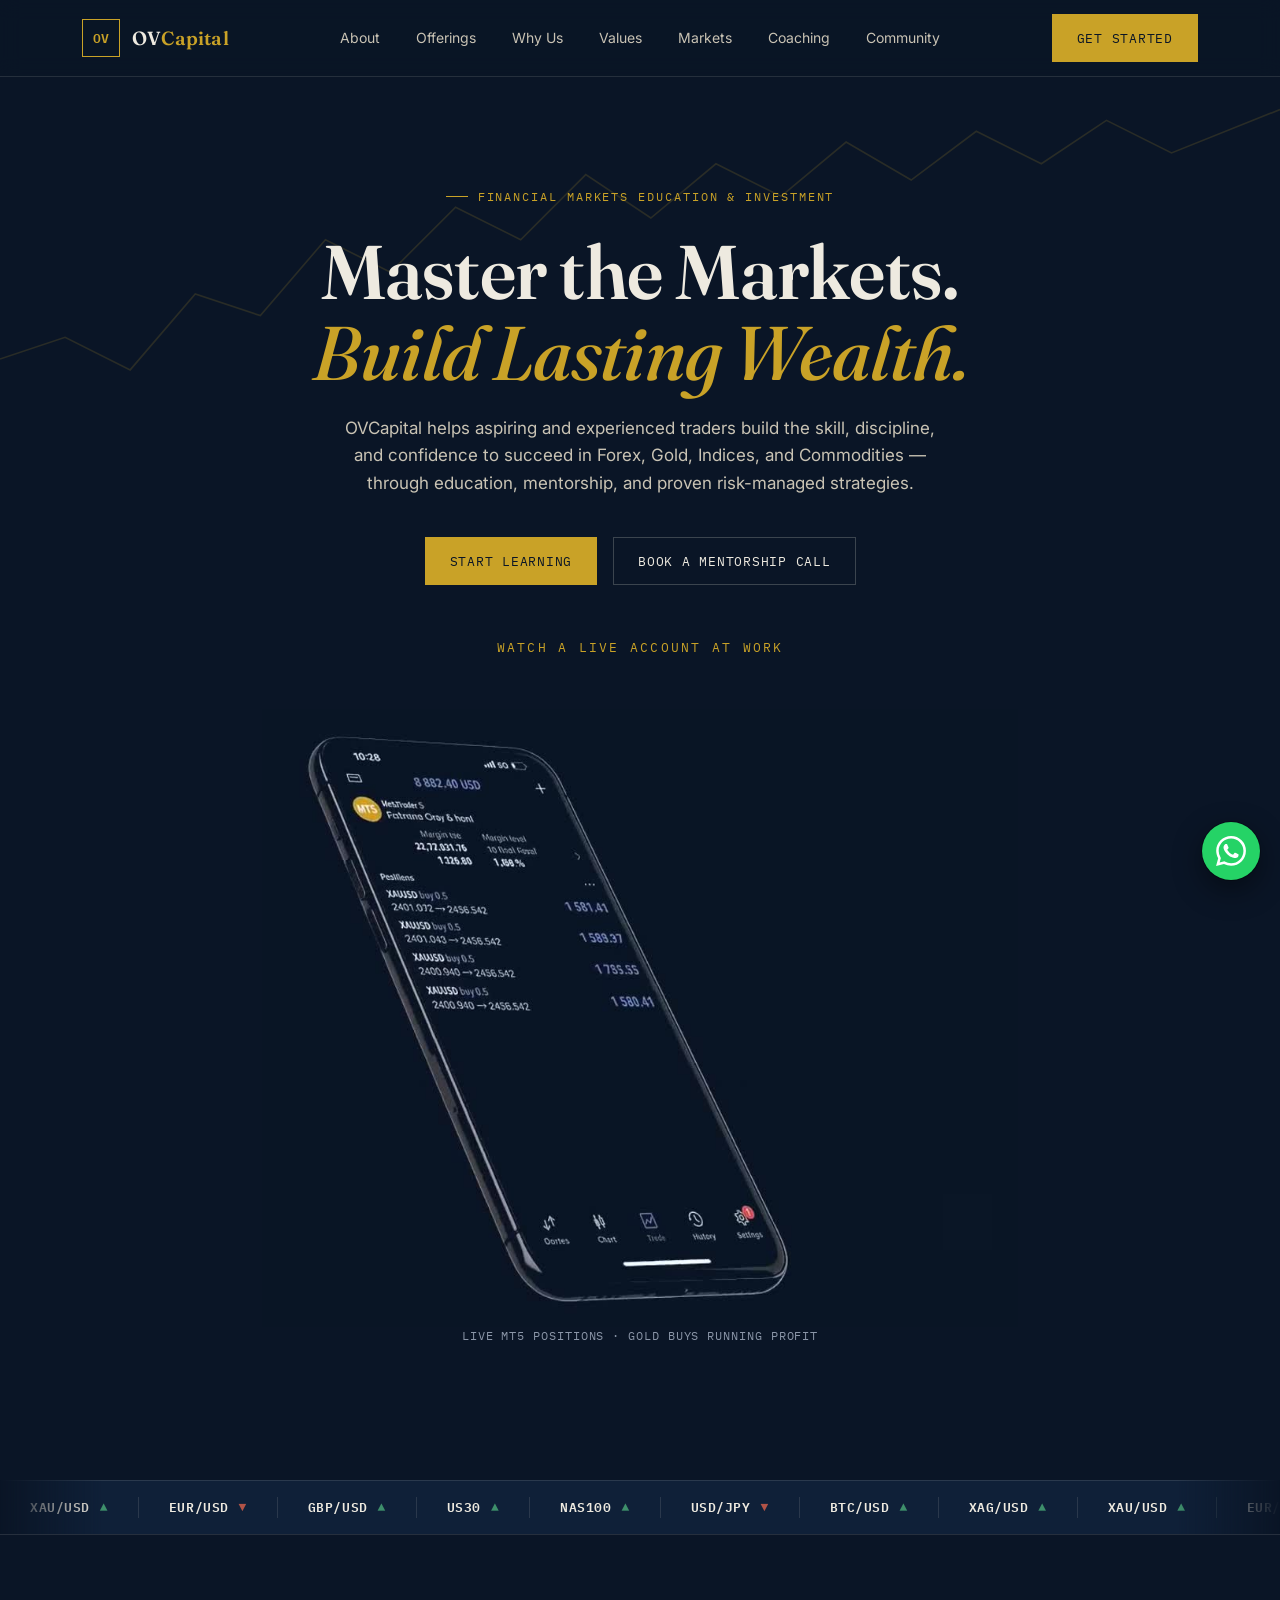
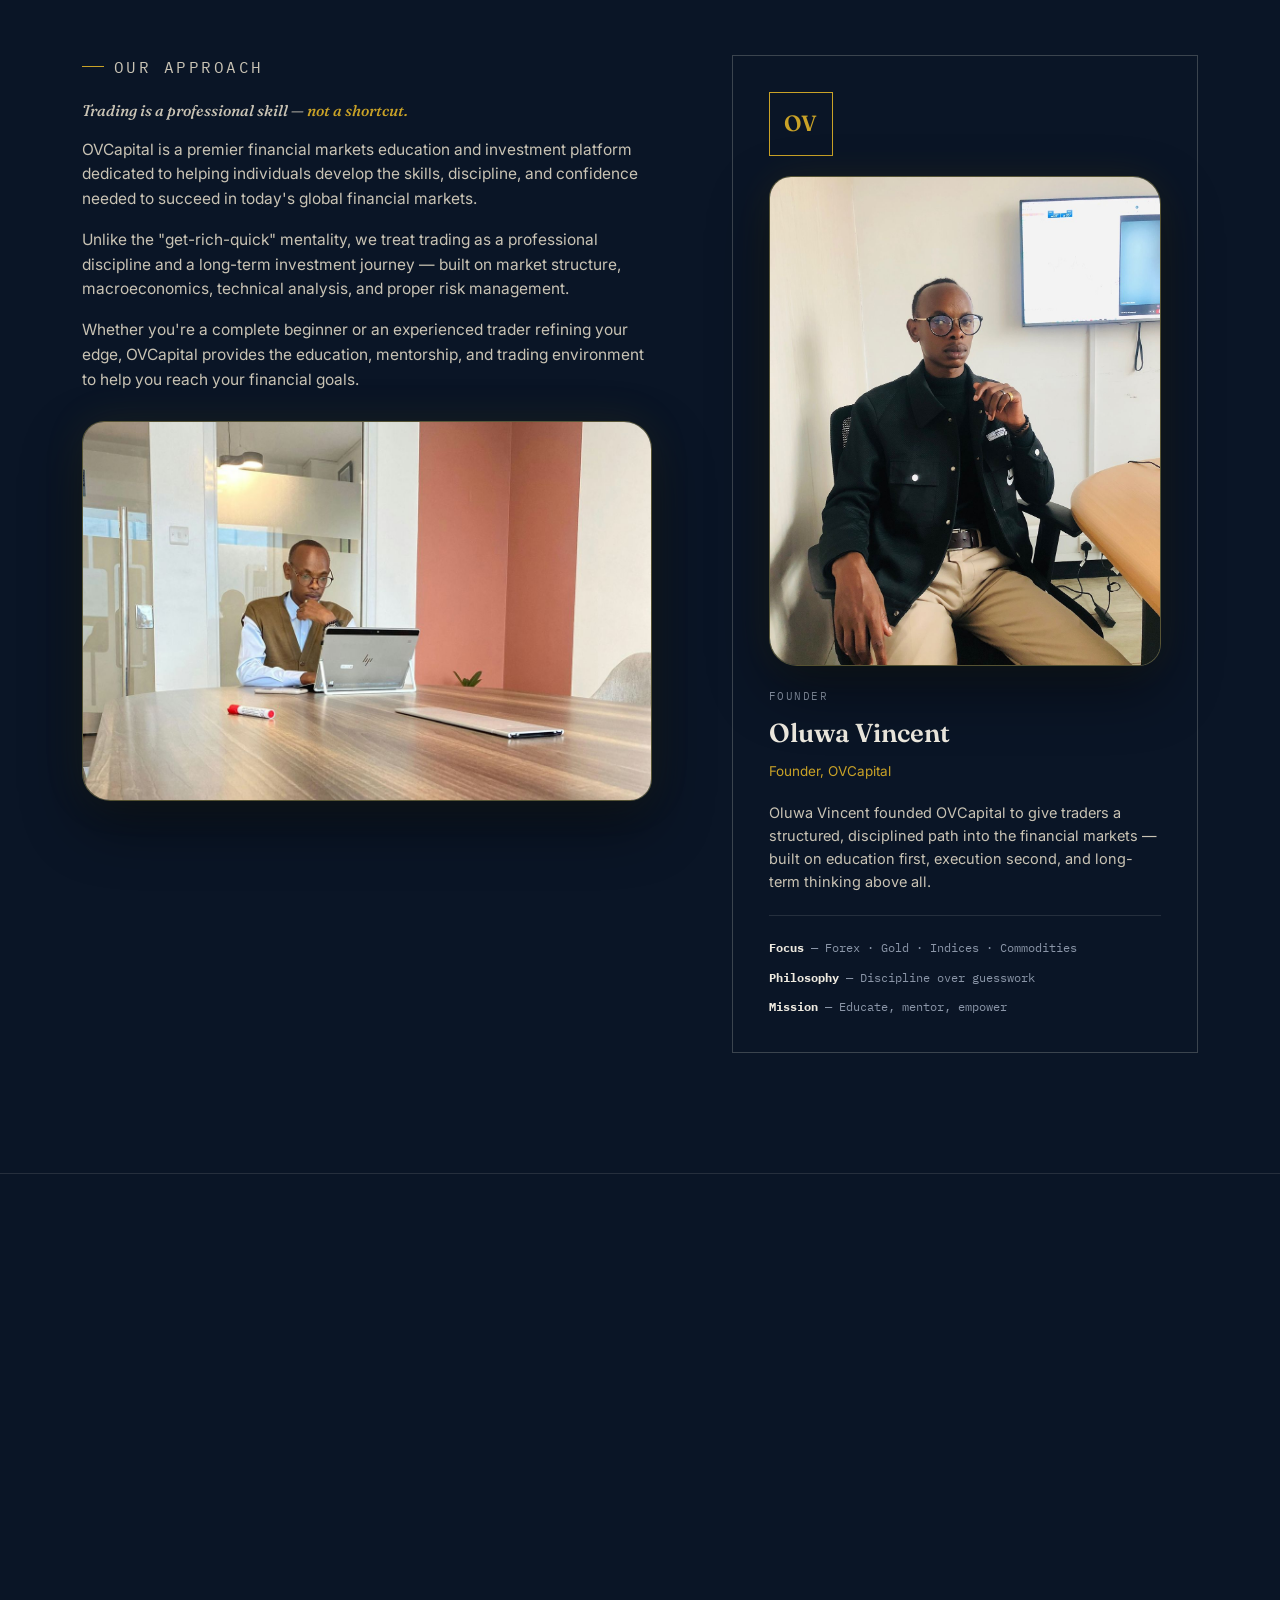
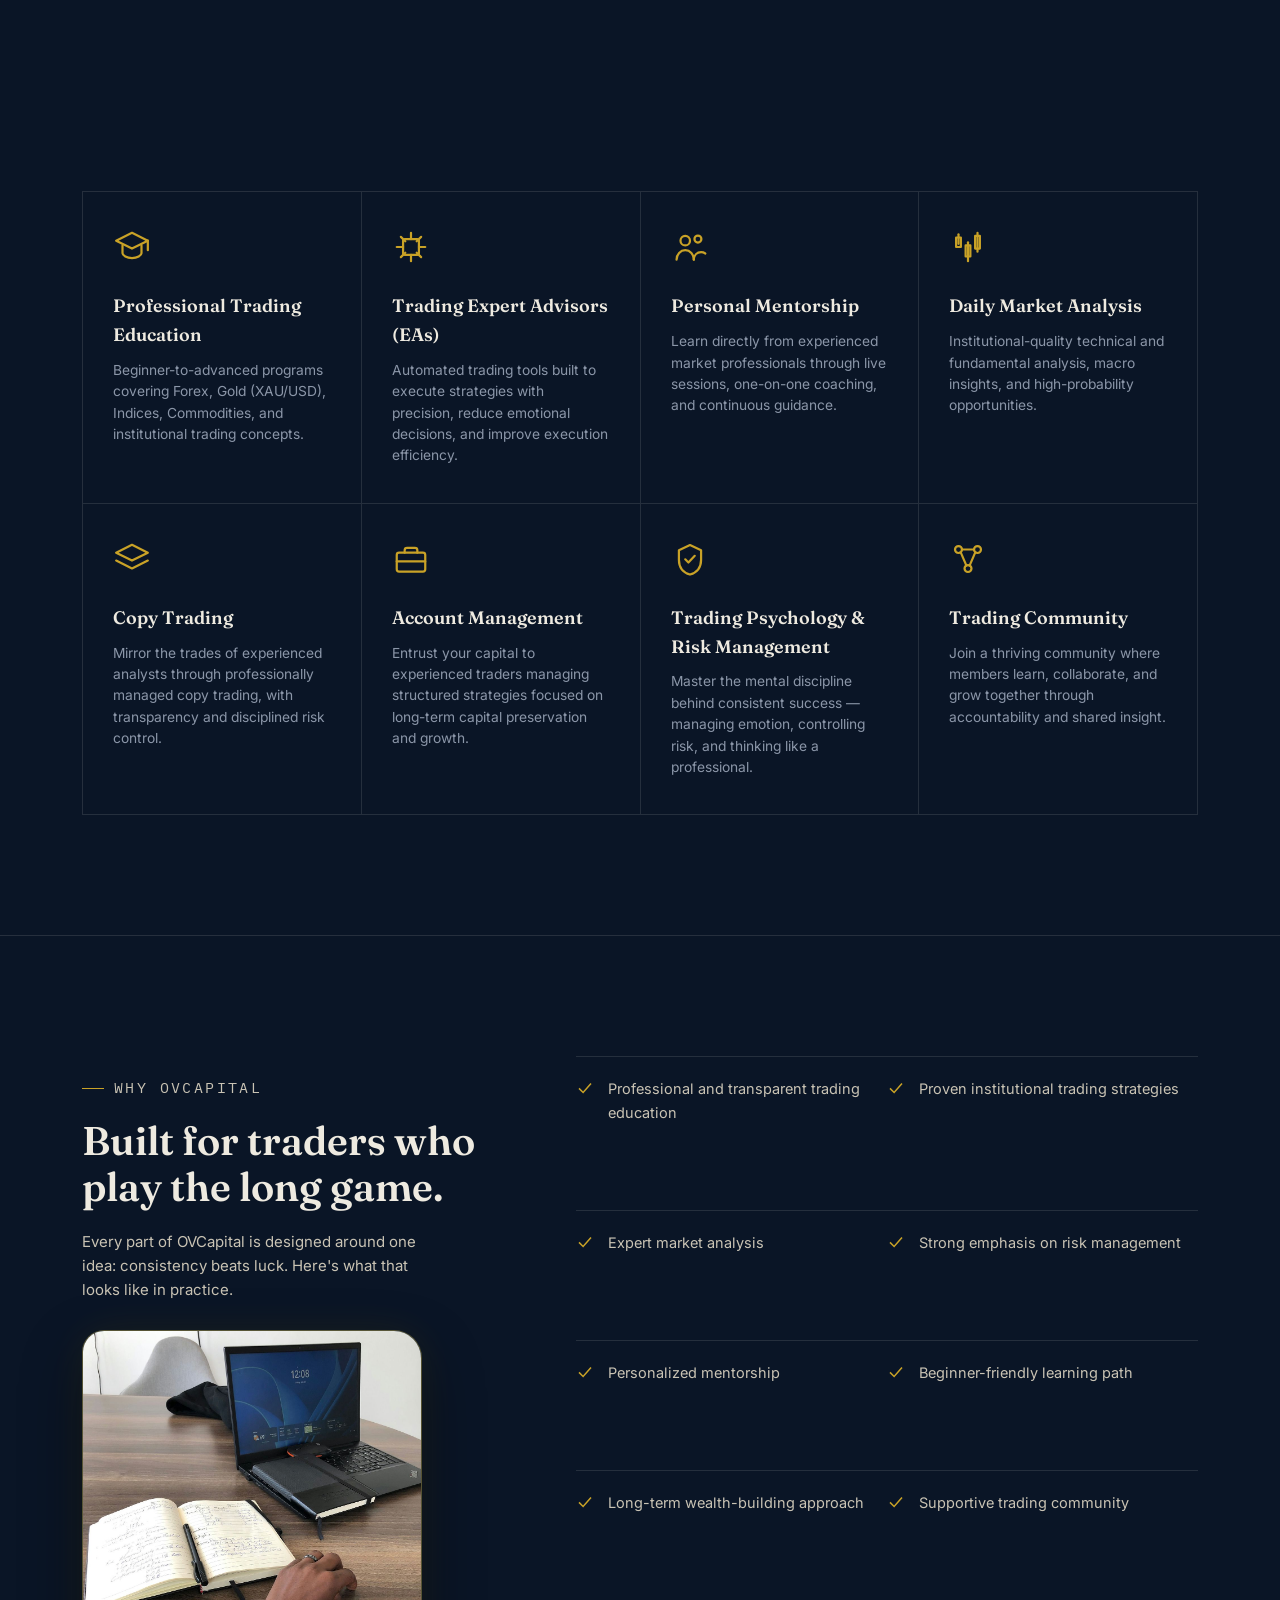
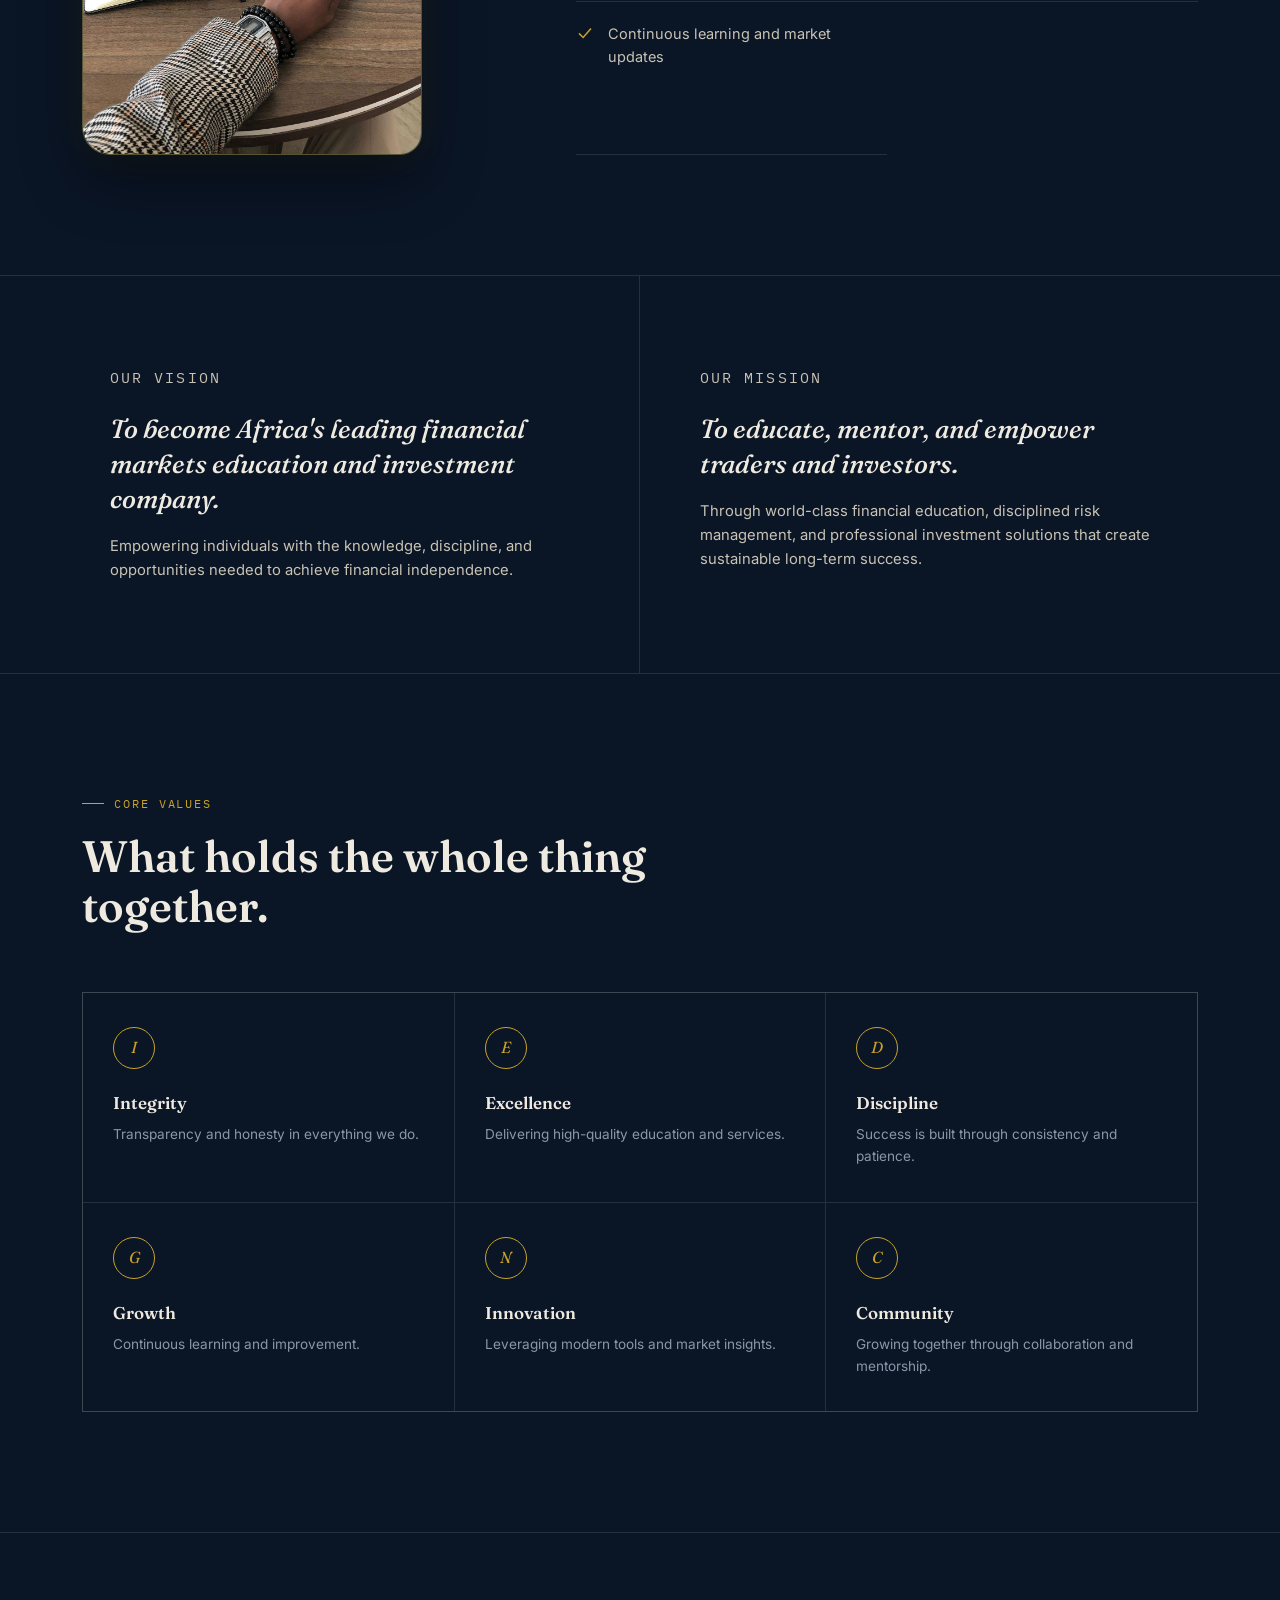
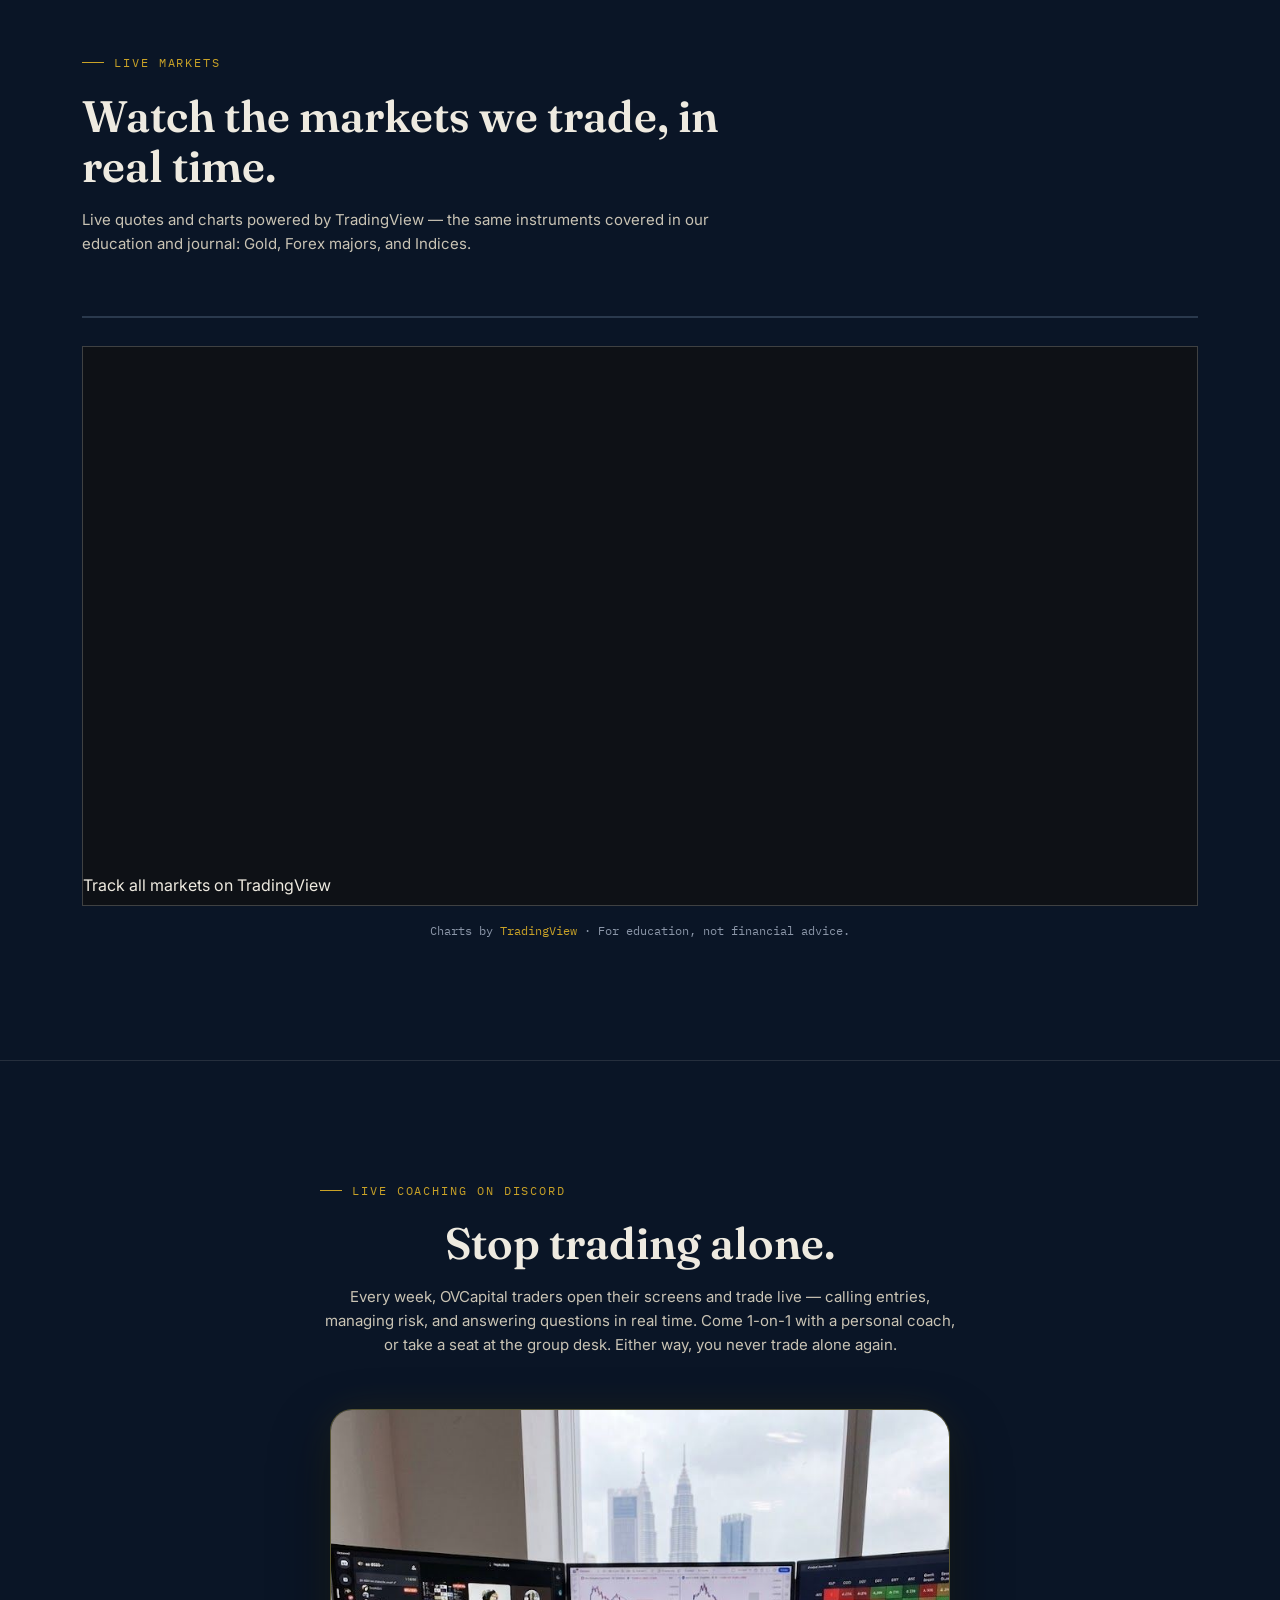
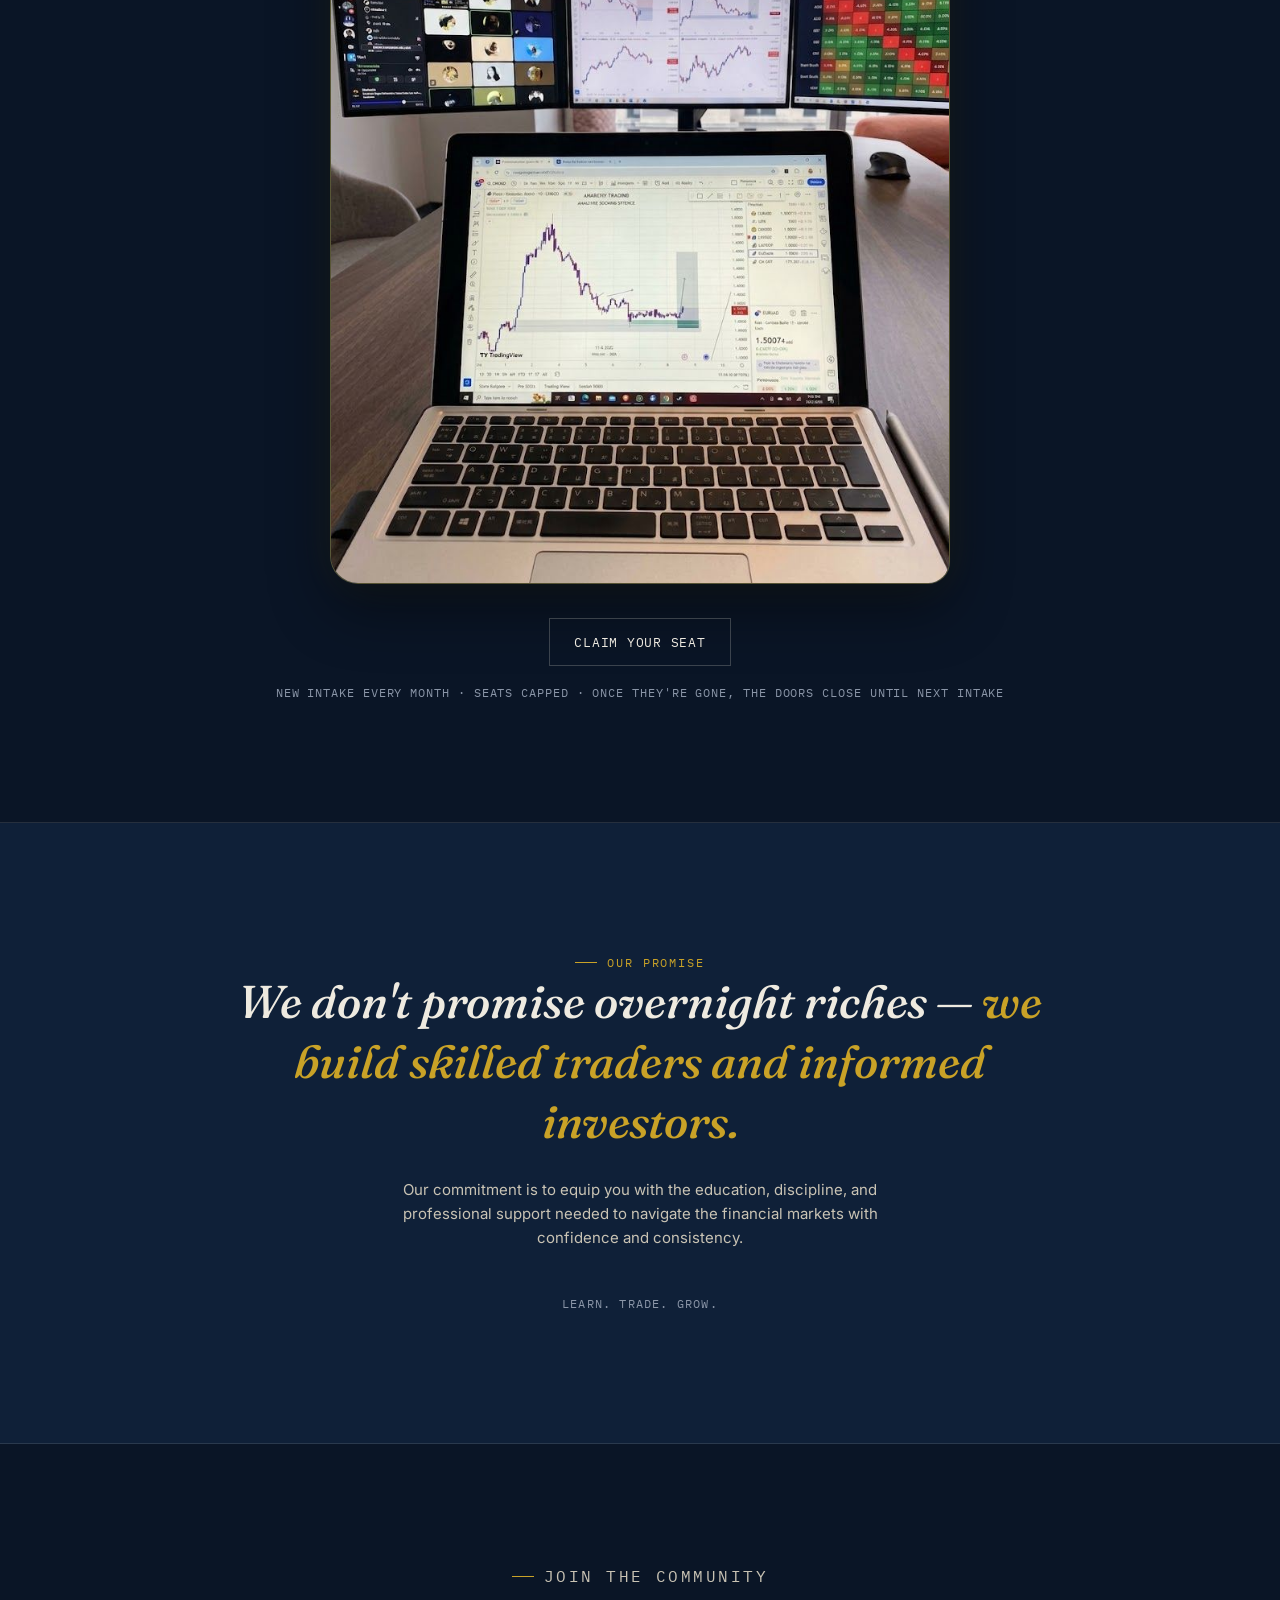
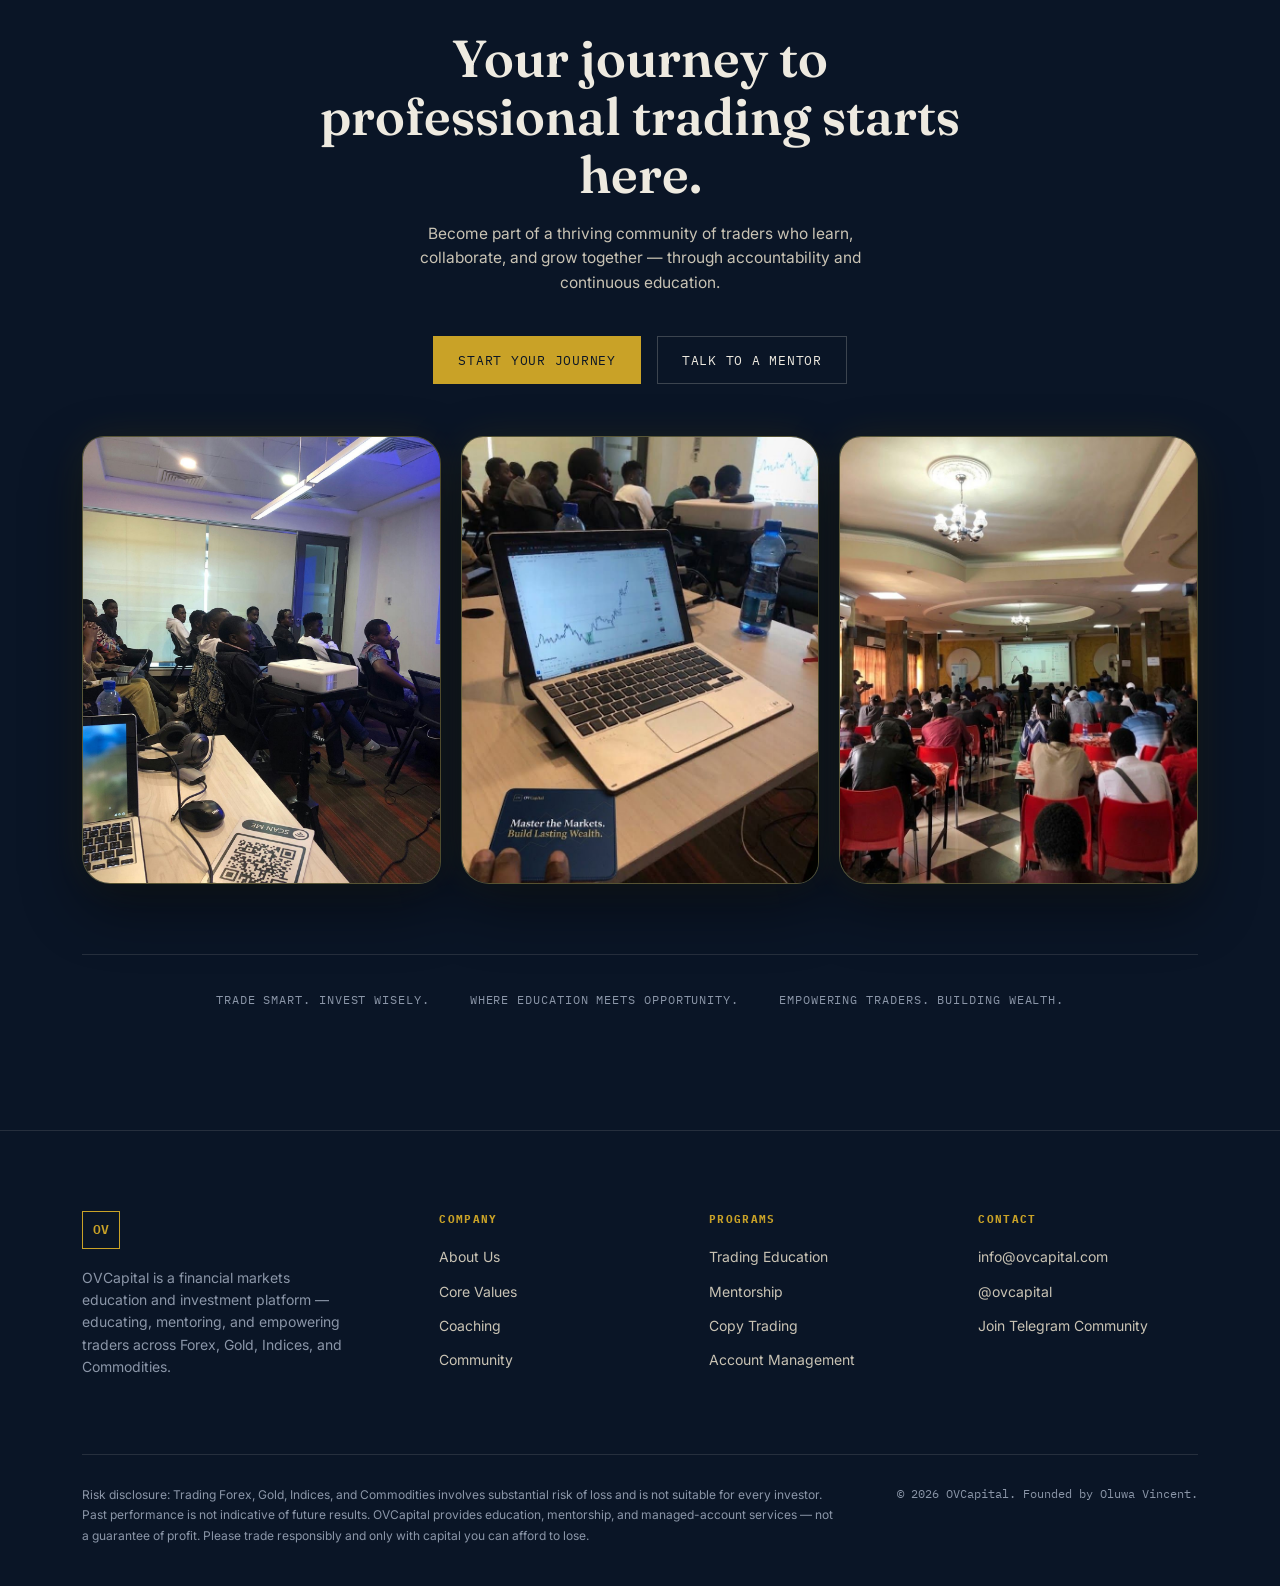
==== commit d792b0bb: "Mobile tuning: spacing scale, overflow guard, touch targets" ====
--- a/index.html
+++ b/index.html
@@ -35,6 +35,7 @@
     line-height:1.6;
     -webkit-font-smoothing:antialiased;
   }
+  html,body{overflow-x:clip;}
   img,svg{display:block;max-width:100%;}
   a{color:inherit;text-decoration:none;}
   ul{list-style:none;margin:0;padding:0;}
@@ -366,7 +367,7 @@
   @media (max-width:560px){.markets__chart{height:440px;}}
 
   /* ---------- WHATSAPP ---------- */
-  .wa-float{position:fixed;right:24px;bottom:24px;z-index:60;width:58px;height:58px;border-radius:50%;background:#25D366;display:flex;align-items:center;justify-content:center;box-shadow:0 10px 30px rgba(0,0,0,0.45),0 0 0 1px rgba(0,0,0,0.3);transition:transform .25s ease,box-shadow .25s ease;animation:wa-pulse 2.6s ease-out infinite;}
+  .wa-float{position:fixed;right:calc(20px + env(safe-area-inset-right, 0px));bottom:calc(20px + env(safe-area-inset-bottom, 0px));z-index:60;width:58px;height:58px;border-radius:50%;background:#25D366;display:flex;align-items:center;justify-content:center;box-shadow:0 10px 30px rgba(0,0,0,0.45),0 0 0 1px rgba(0,0,0,0.3);transition:transform .25s ease,box-shadow .25s ease;animation:wa-pulse 2.6s ease-out infinite;}
   .wa-float svg{width:30px;height:30px;fill:#fff;}
   .wa-float:hover{transform:scale(1.08);box-shadow:0 14px 36px rgba(0,0,0,0.5),0 0 44px rgba(37,211,102,0.45);}
   @keyframes wa-pulse{0%{box-shadow:0 10px 30px rgba(0,0,0,0.45),0 0 0 0 rgba(37,211,102,0.5);}70%{box-shadow:0 10px 30px rgba(0,0,0,0.45),0 0 0 16px rgba(37,211,102,0);}100%{box-shadow:0 10px 30px rgba(0,0,0,0.45),0 0 0 0 rgba(37,211,102,0);}}
@@ -400,7 +401,11 @@
     }
     .nav__links.is-open{display:flex;}
     .nav__links a{padding:12px 0;border-bottom:1px solid var(--line);}
-    .nav__toggle{display:flex;align-items:center;justify-content:center;}
+    .nav__toggle{display:flex;align-items:center;justify-content:center;width:48px;height:48px;}
+    .nav__links a{padding:14px 0;}
+    .hero{padding-top:76px;}
+    .about,.offerings,.why,.values,.markets,.coaching,.community{padding:76px 0;}
+    .promise{padding:80px 0;}
     .about .wrap{grid-template-columns:1fr;gap:50px;}
     .founder{position:static;}
     .offer-grid{grid-template-columns:repeat(2,1fr);}
@@ -418,6 +423,9 @@
     .value-grid{grid-template-columns:1fr;}
     .footer__top{grid-template-columns:1fr;}
     .hero__actions,.community__actions{flex-direction:column;align-items:stretch;}
+    .about,.offerings,.why,.values,.markets,.coaching,.community{padding:64px 0;}
+    .promise{padding:64px 0;}
+    .btn{min-height:48px;justify-content:center;}
   }
 
   @media (prefers-reduced-motion: reduce){
@@ -826,6 +834,11 @@
     revealEls.forEach(el=>io.observe(el));
   } else {
     revealEls.forEach(el=>el.classList.add('in-view'));
+  }
+
+  // ---- Save mobile data: stream the proof video lightly on small screens ----
+  if((window.matchMedia && window.matchMedia('(max-width:900px)').matches) || (navigator.connection && navigator.connection.saveData)){
+    document.querySelectorAll('video').forEach(v=>{ v.preload='metadata'; });
   }
 
   // ---- Respect reduced motion: don't autoplay the proof video ----
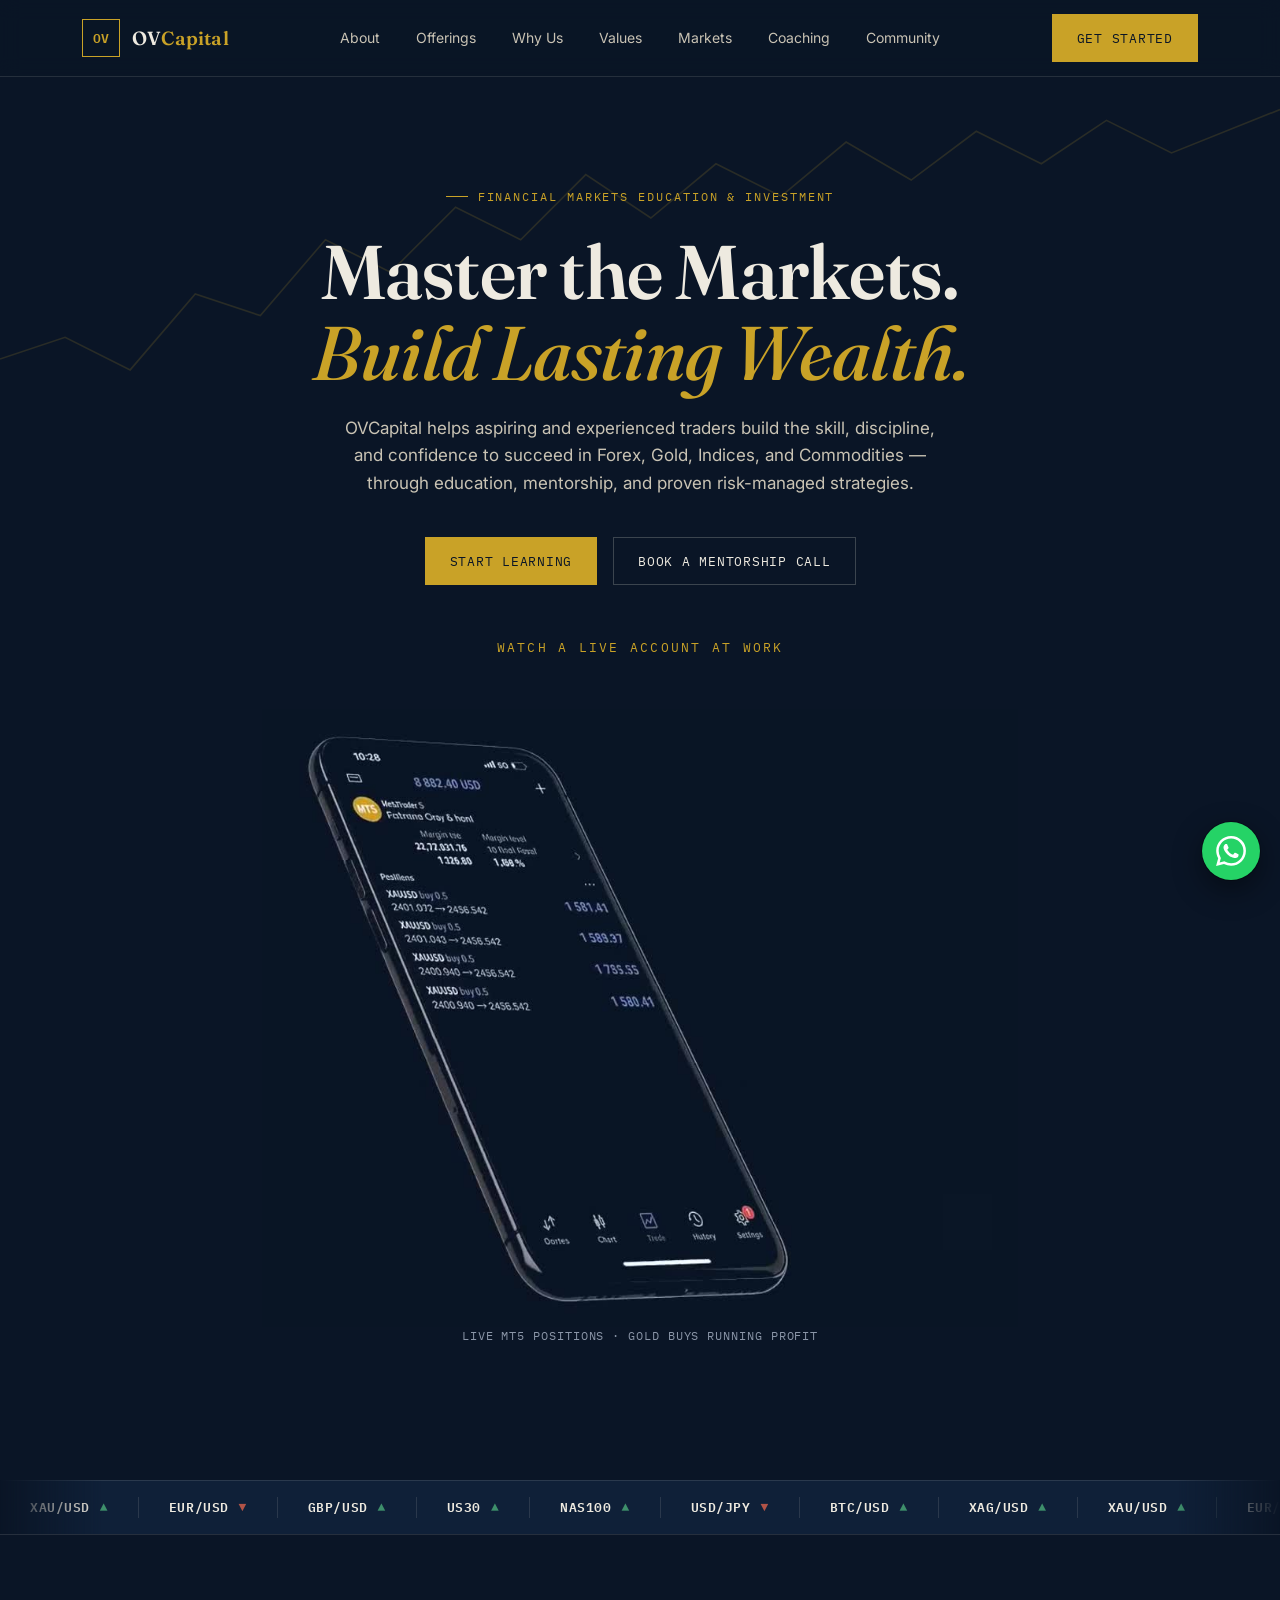
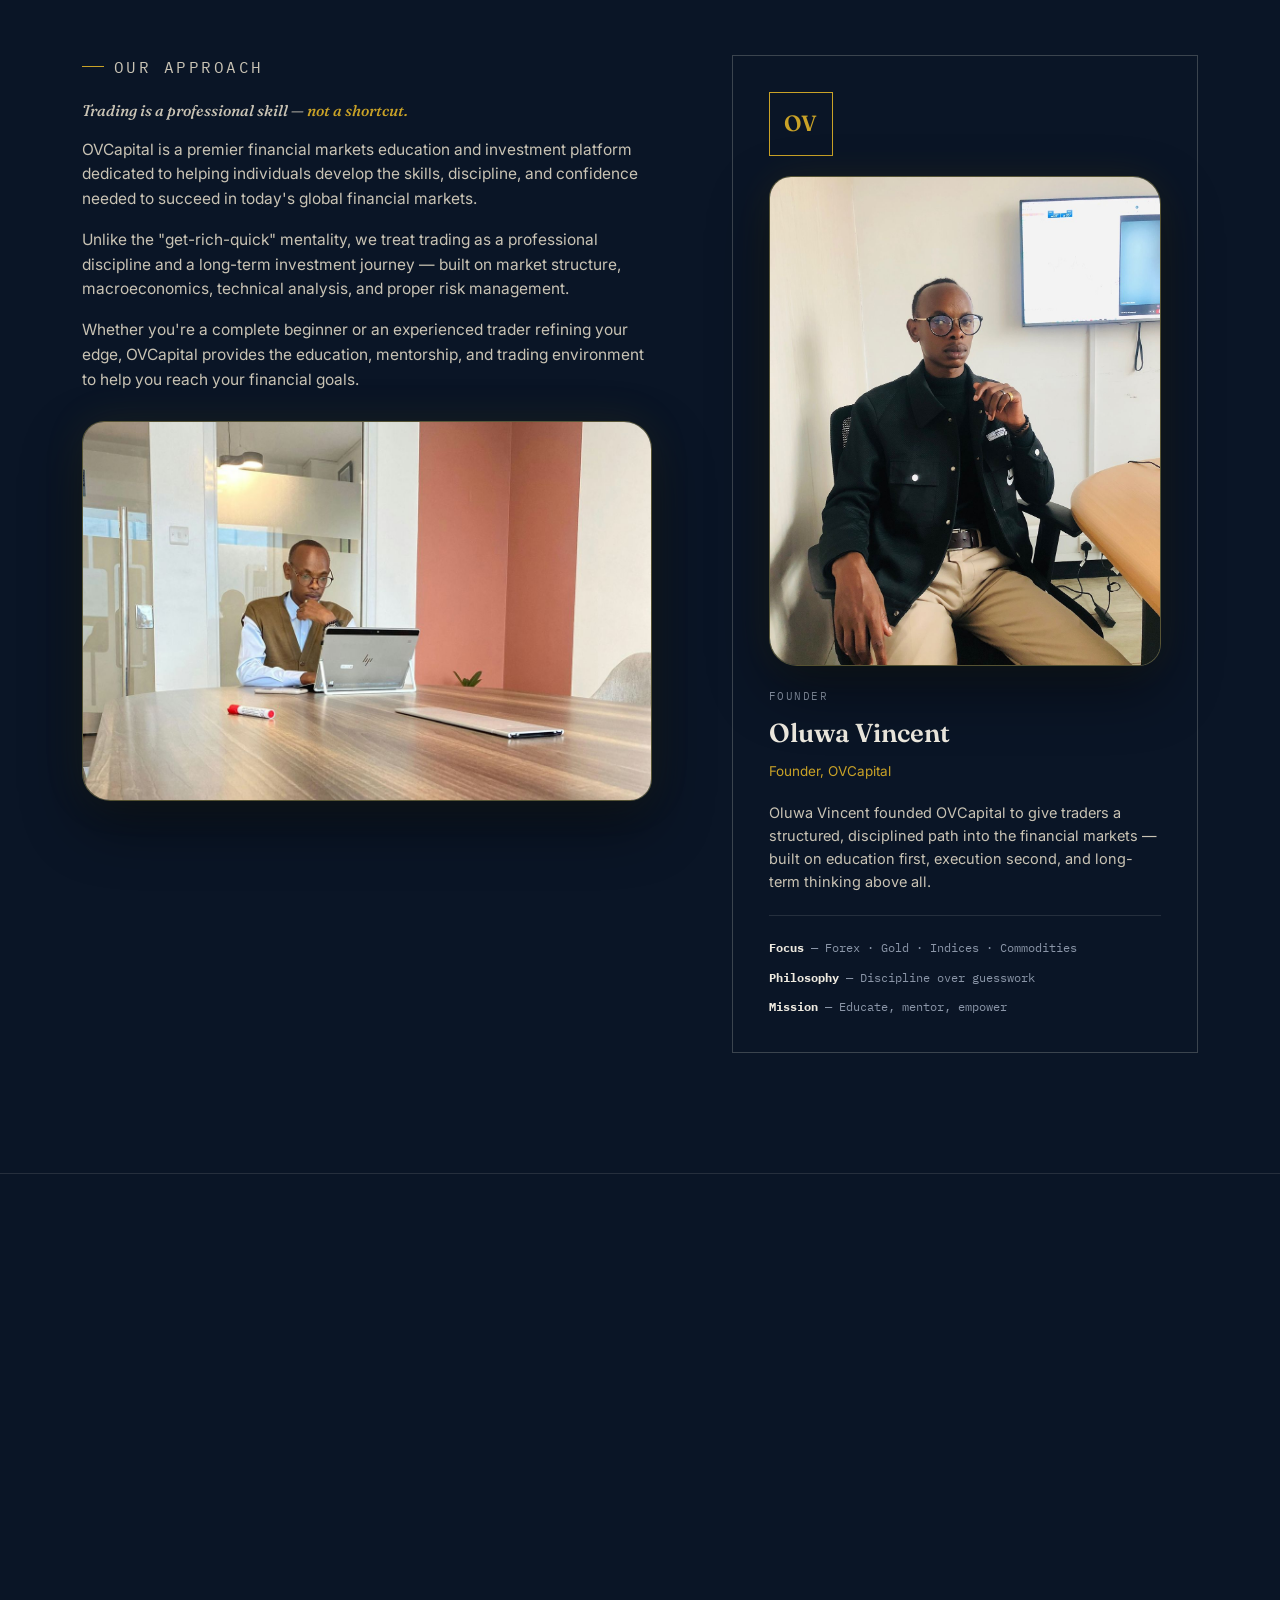
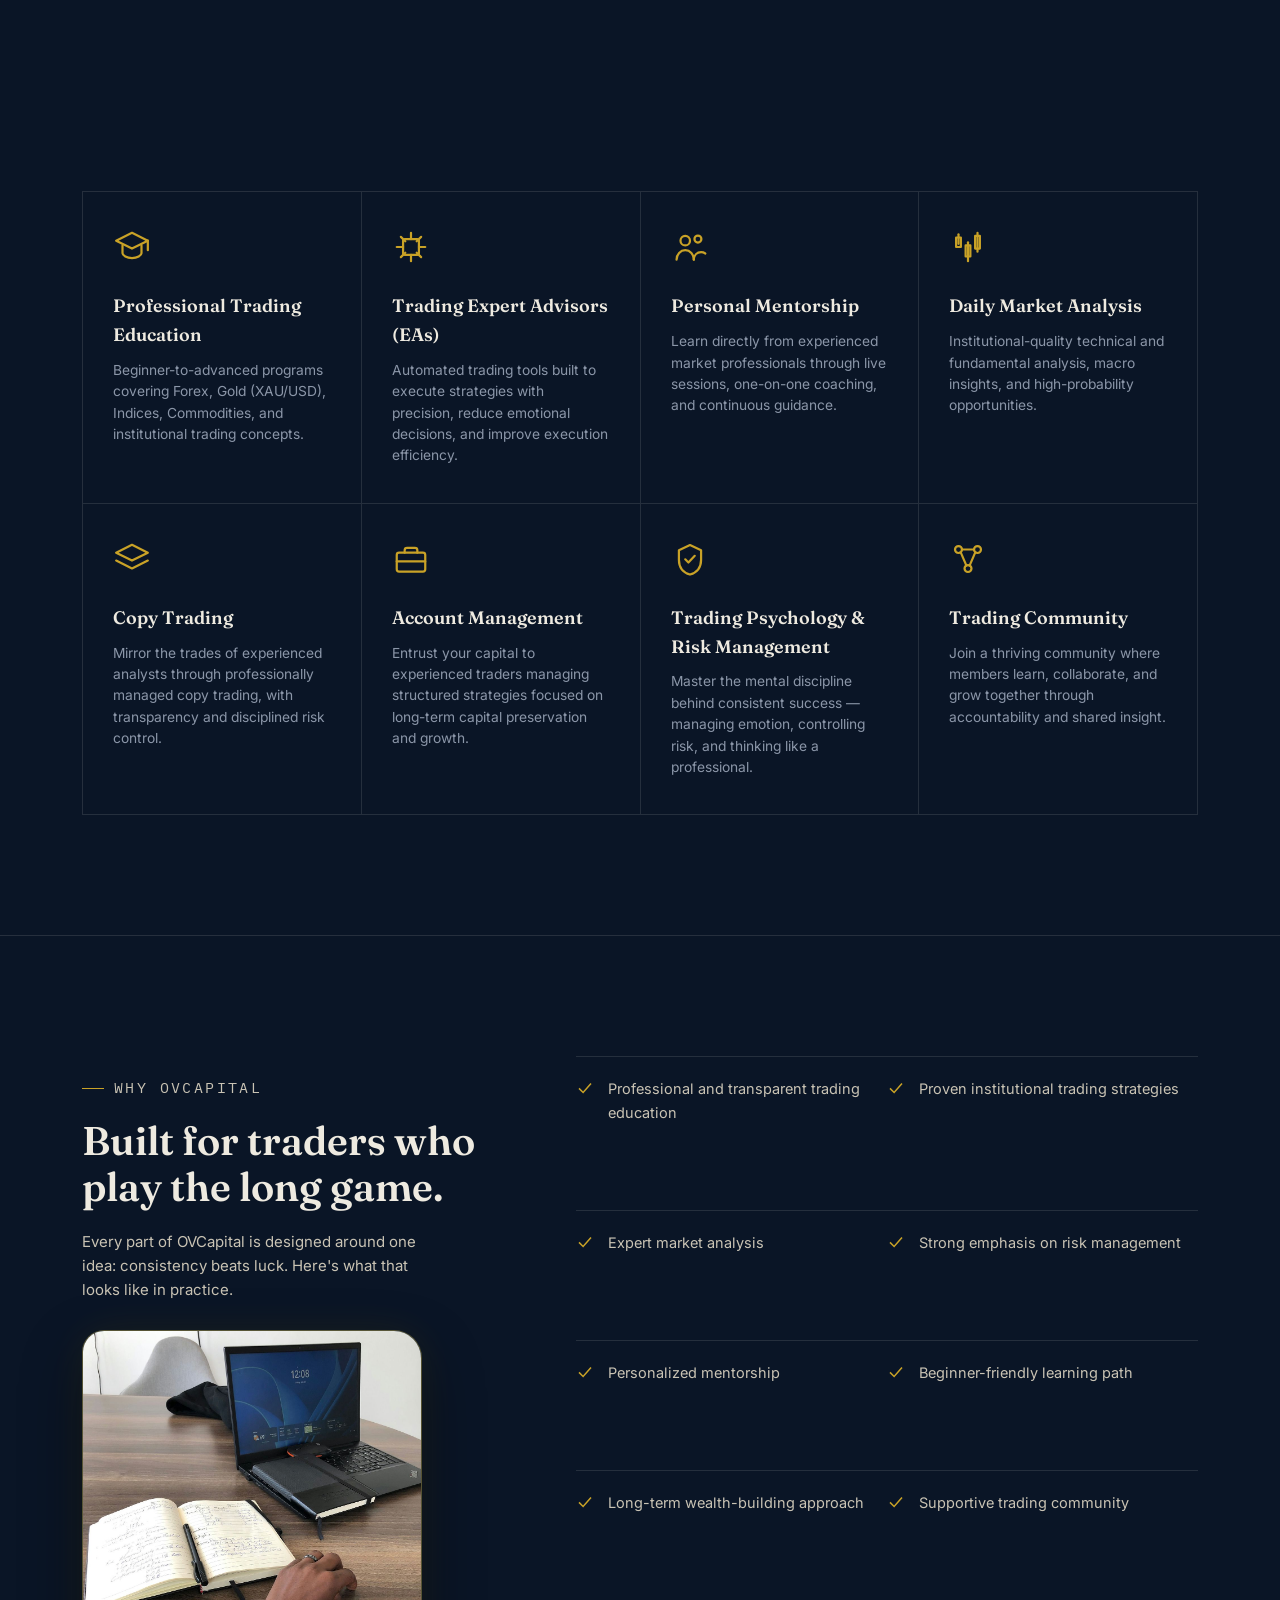
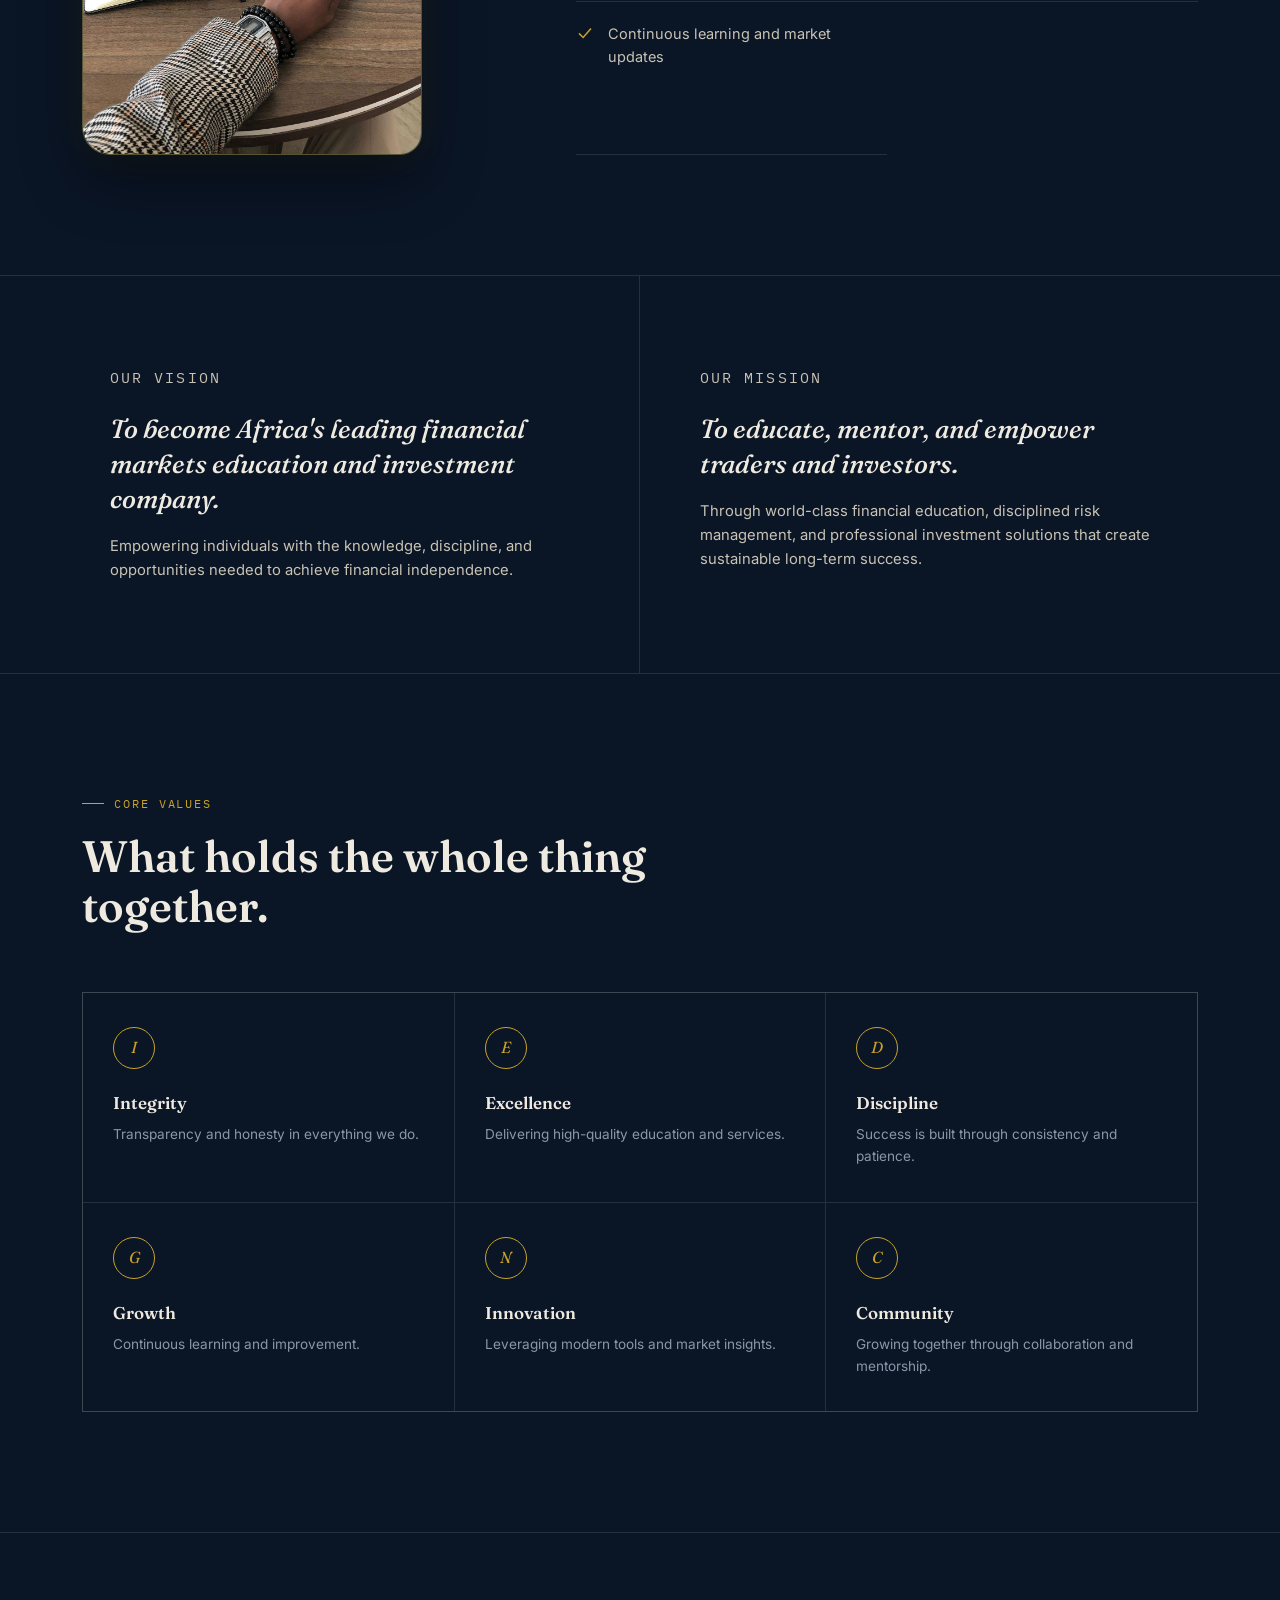
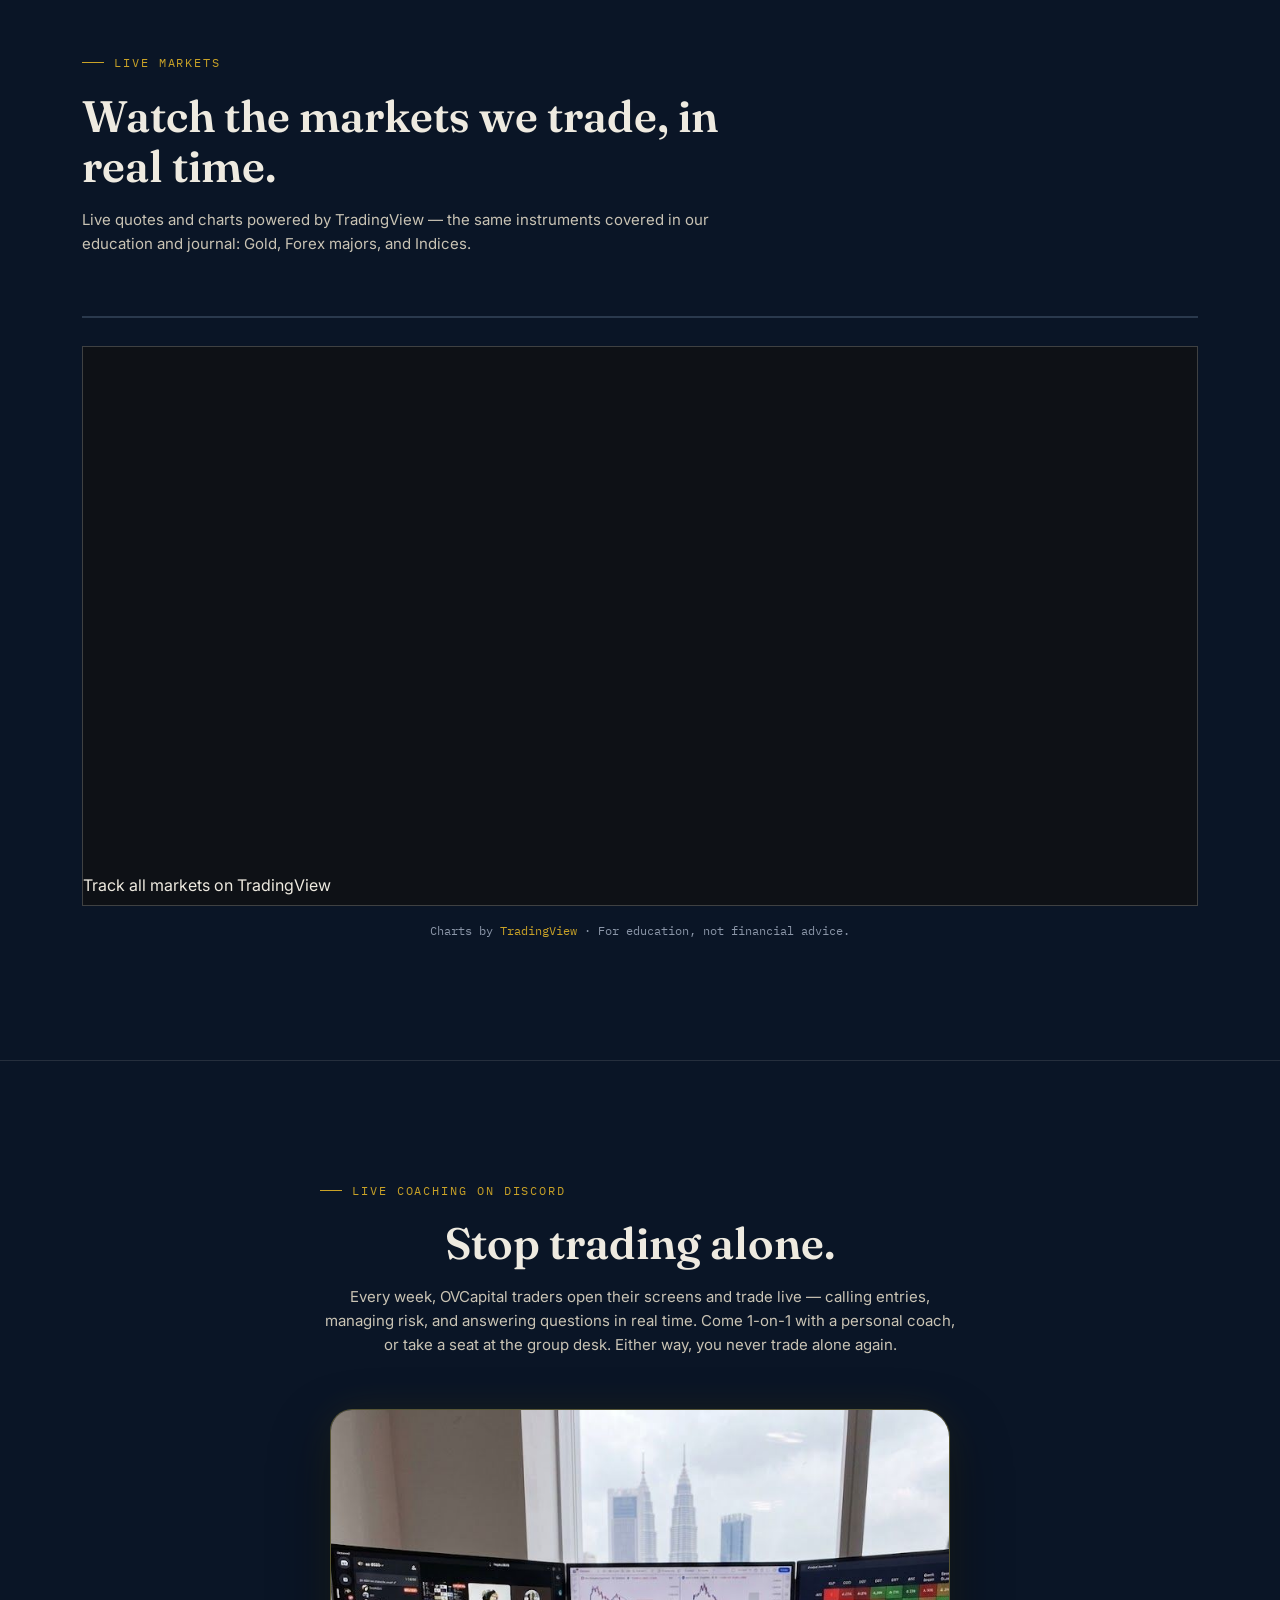
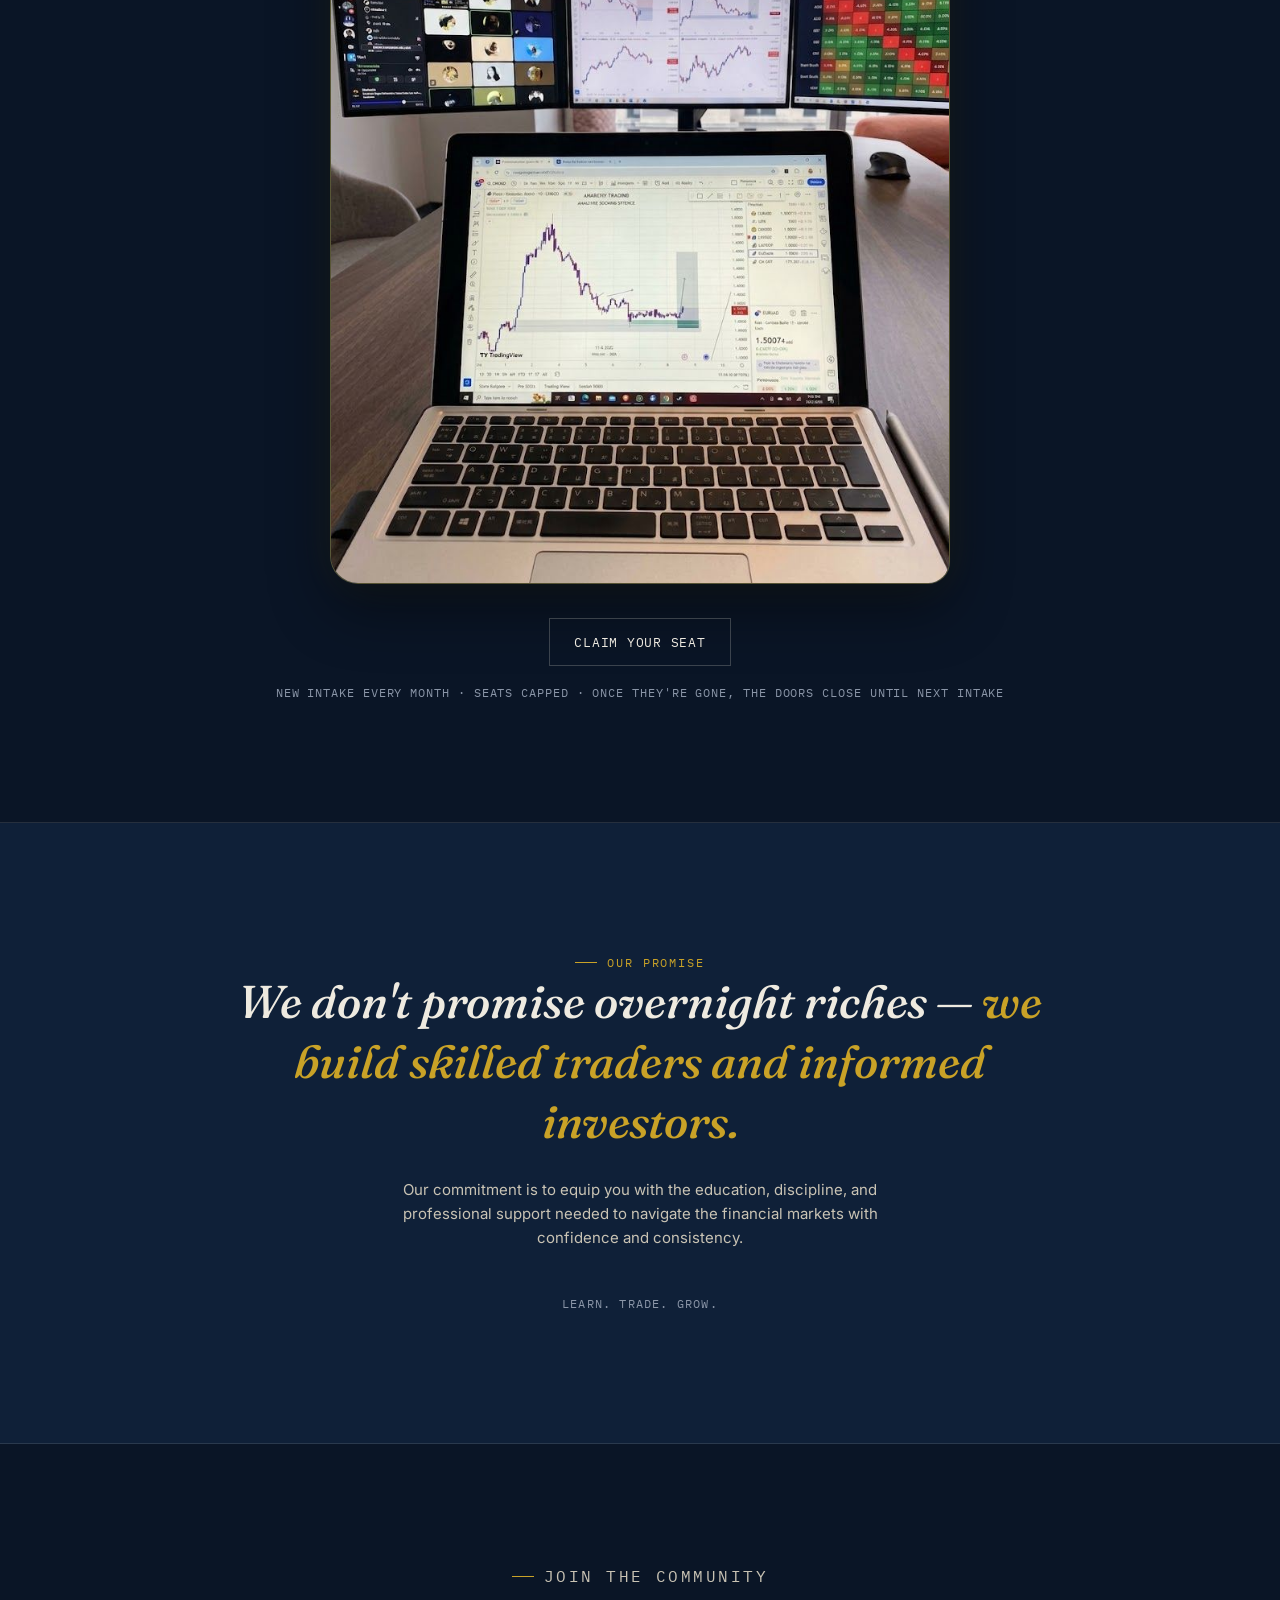
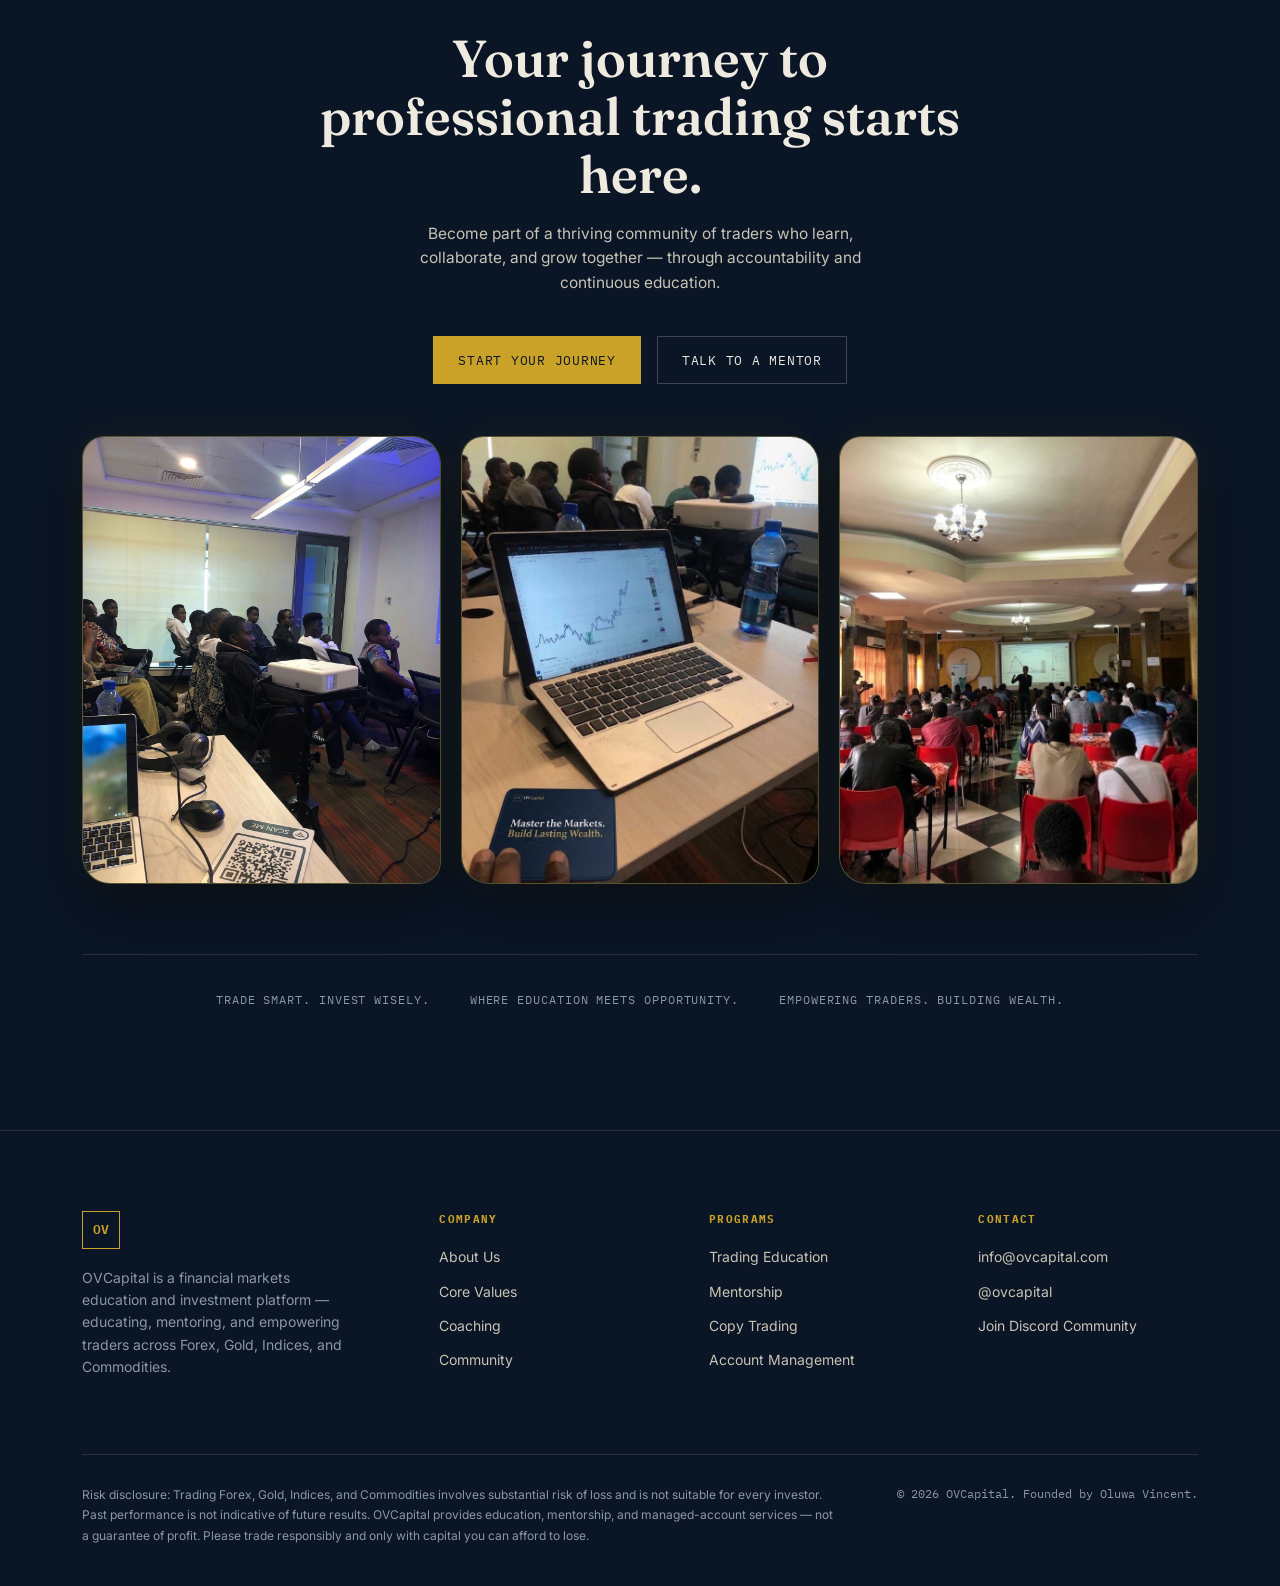
==== commit ba1aab48: "Wire all CTAs to WhatsApp with unique messages; Telegram becomes Discord" ====
--- a/index.html
+++ b/index.html
@@ -652,7 +652,7 @@
     </figure>
     <div class="coach-cta reveal">
       <!-- REPLACE # with the real Discord invite link -->
-      <a href="#" class="btn btn--ghost">Claim your seat</a>
+      <a href="https://wa.me/254705464197?text=Hi%20OVCapital%2C%20I%20want%20to%20claim%20my%20coaching%20seat." target="_blank" rel="noopener" class="btn btn--ghost">Claim your seat</a>
       <!-- ADJUST: intake rhythm below to match reality -->
       <p class="coach-fomo">New intake every month · Seats capped · Once they're gone, the doors close until next intake</p>
     </div>
@@ -674,8 +674,8 @@
     <h2>Your journey to professional trading starts here.</h2>
     <p>Become part of a thriving community of traders who learn, collaborate, and grow together — through accountability and continuous education.</p>
     <div class="community__actions">
-      <a href="#" class="btn btn--primary">Start Your Journey</a>
-      <a href="#" class="btn btn--ghost">Talk to a Mentor</a>
+      <a href="https://wa.me/254705464197?text=Hi%20OVCapital%2C%20I%27m%20ready%20to%20start%20my%20trading%20journey." target="_blank" rel="noopener" class="btn btn--primary">Start Your Journey</a>
+      <a href="https://wa.me/254705464197?text=Hi%20OVCapital%2C%20I%27d%20like%20to%20talk%20to%20a%20mentor." target="_blank" rel="noopener" class="btn btn--ghost">Talk to a Mentor</a>
     </div>
     <div class="ph-row ph-row--trio">
       <figure class="ph ph--portrait reveal" data-slot="community">
@@ -720,8 +720,9 @@
       <div class="footer__col">
         <h4>Contact</h4>
         <a href="mailto:info@ovcapital.com">info@ovcapital.com</a>
-        <a href="#">@ovcapital</a>
-        <a href="#">Join Telegram Community</a>
+        <a href="https://wa.me/254705464197?text=Hi%20OVCapital%2C%20I%20have%20a%20question." target="_blank" rel="noopener">@ovcapital</a>
+        <!-- REPLACE the link below with the real Discord invite when available -->
+        <a href="https://wa.me/254705464197?text=Hi%20OVCapital%2C%20please%20send%20me%20the%20Discord%20invite." target="_blank" rel="noopener">Join Discord Community</a>
       </div>
     </div>
     <div class="footer__bottom">
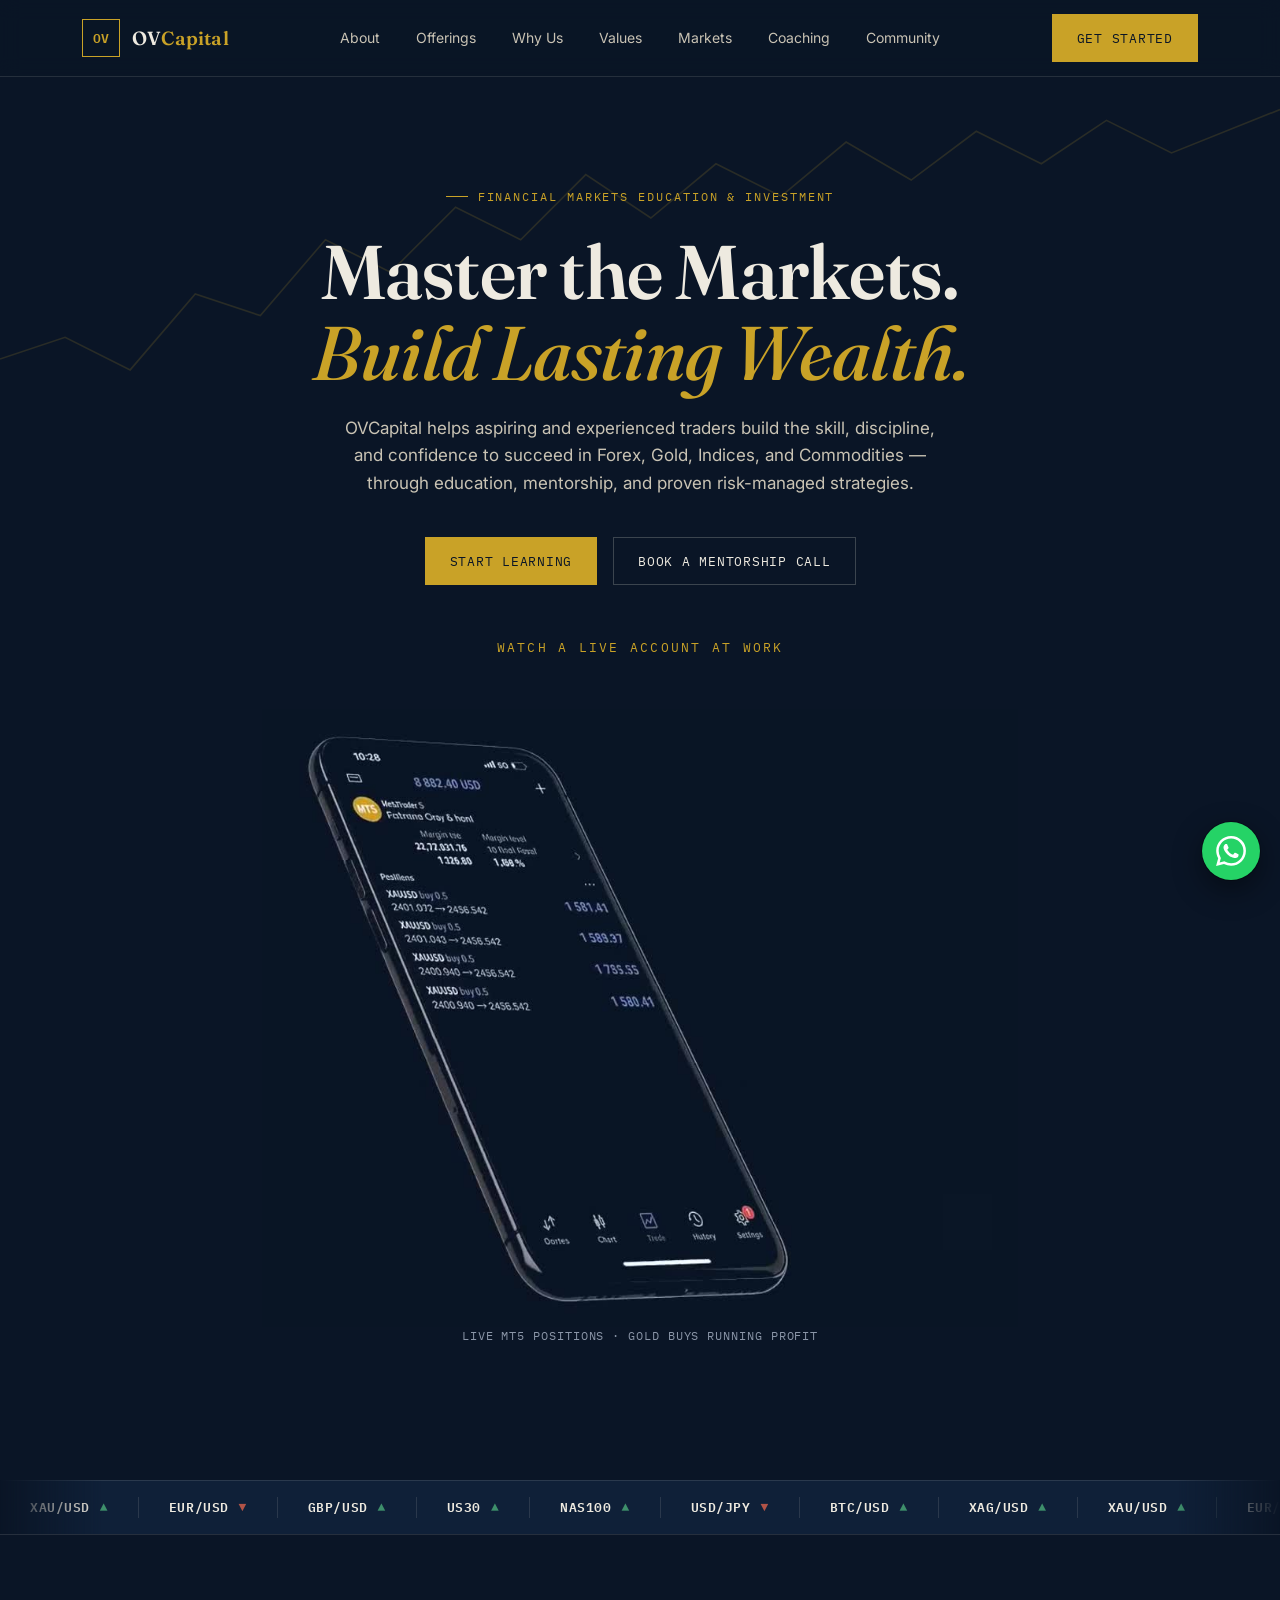
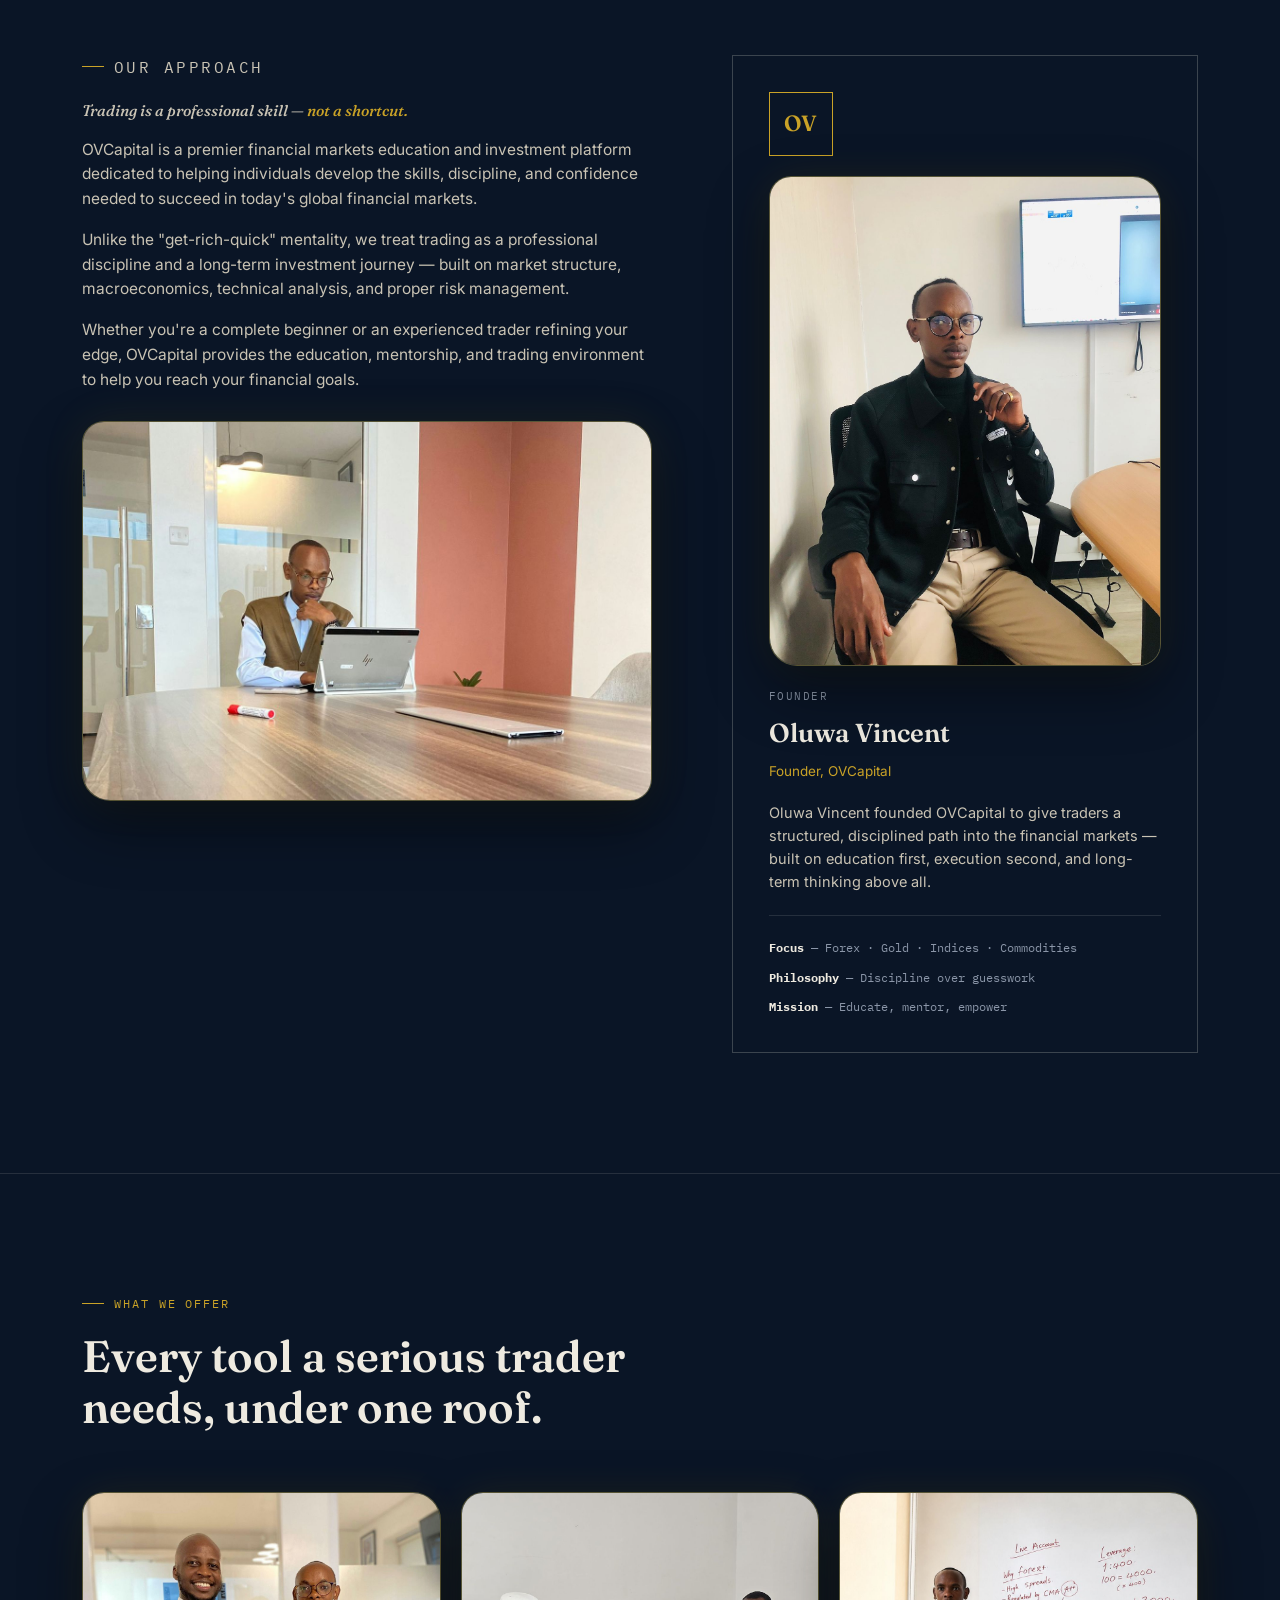
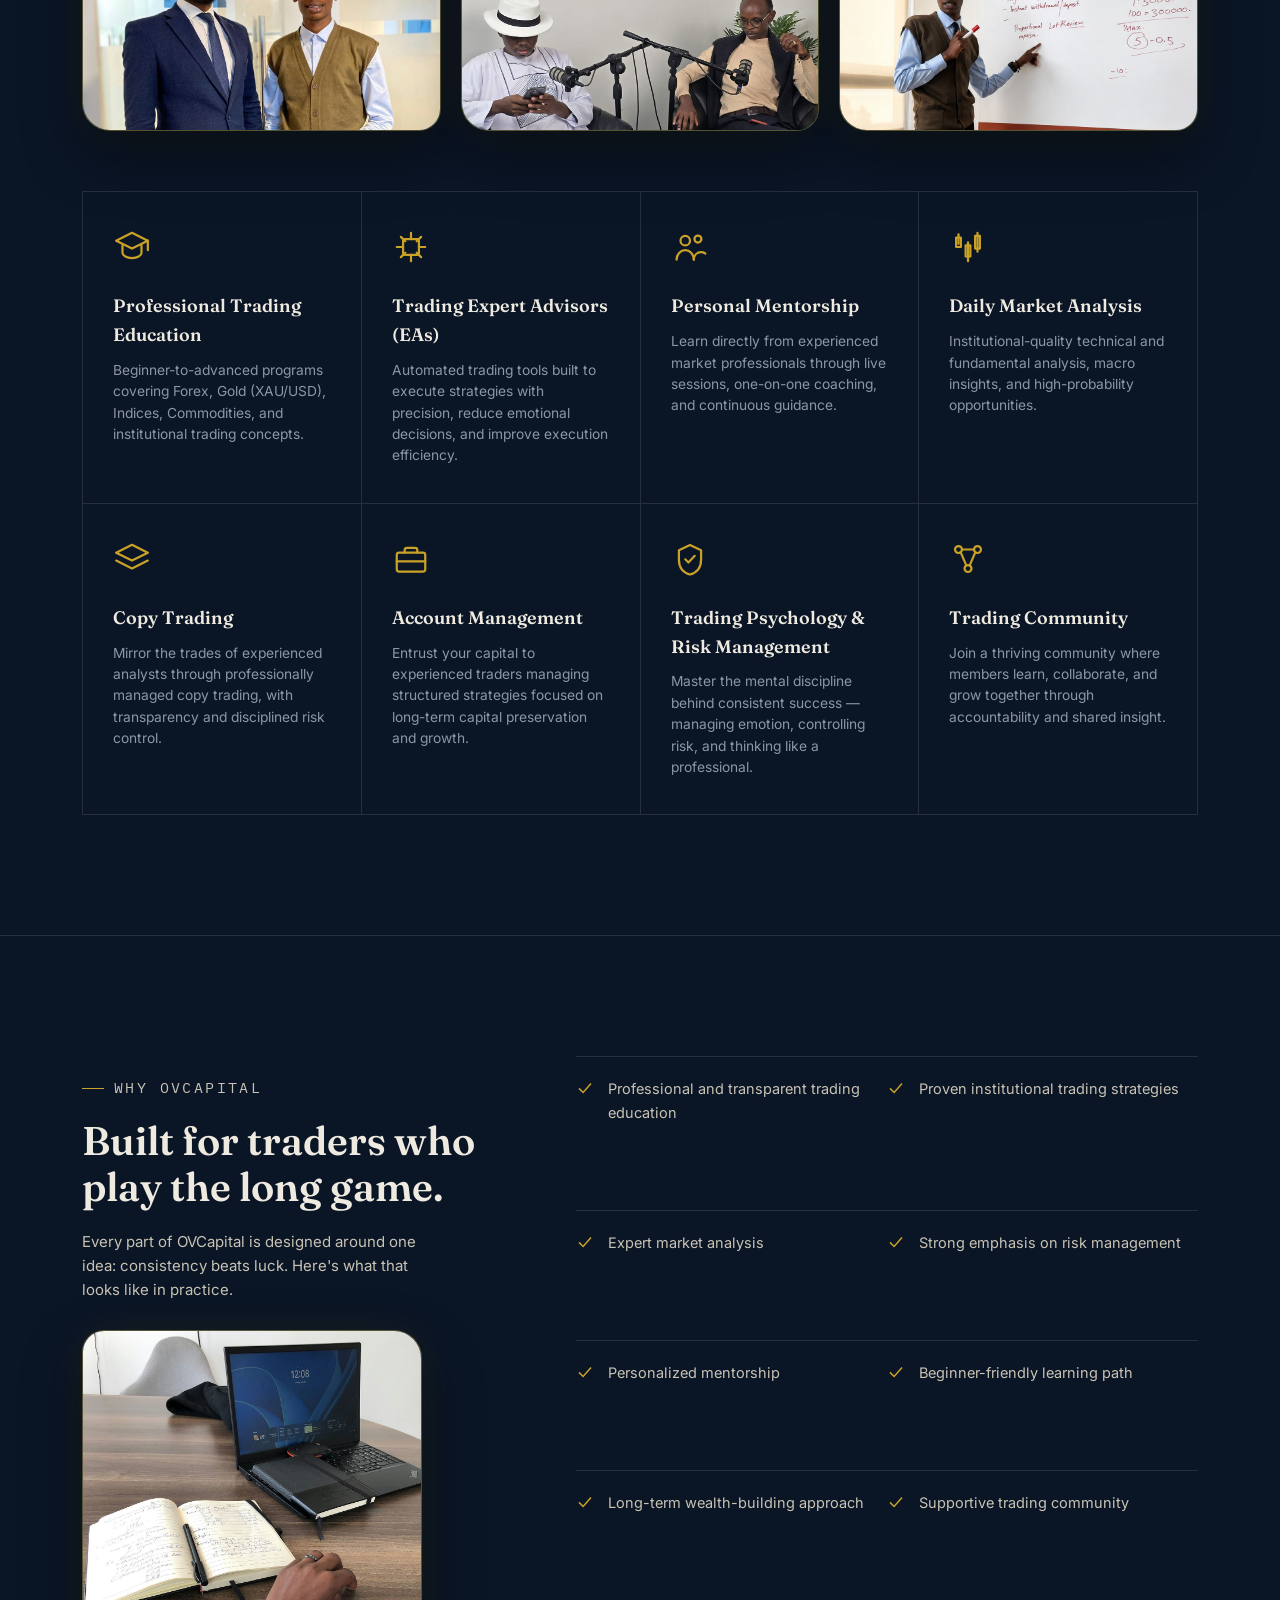
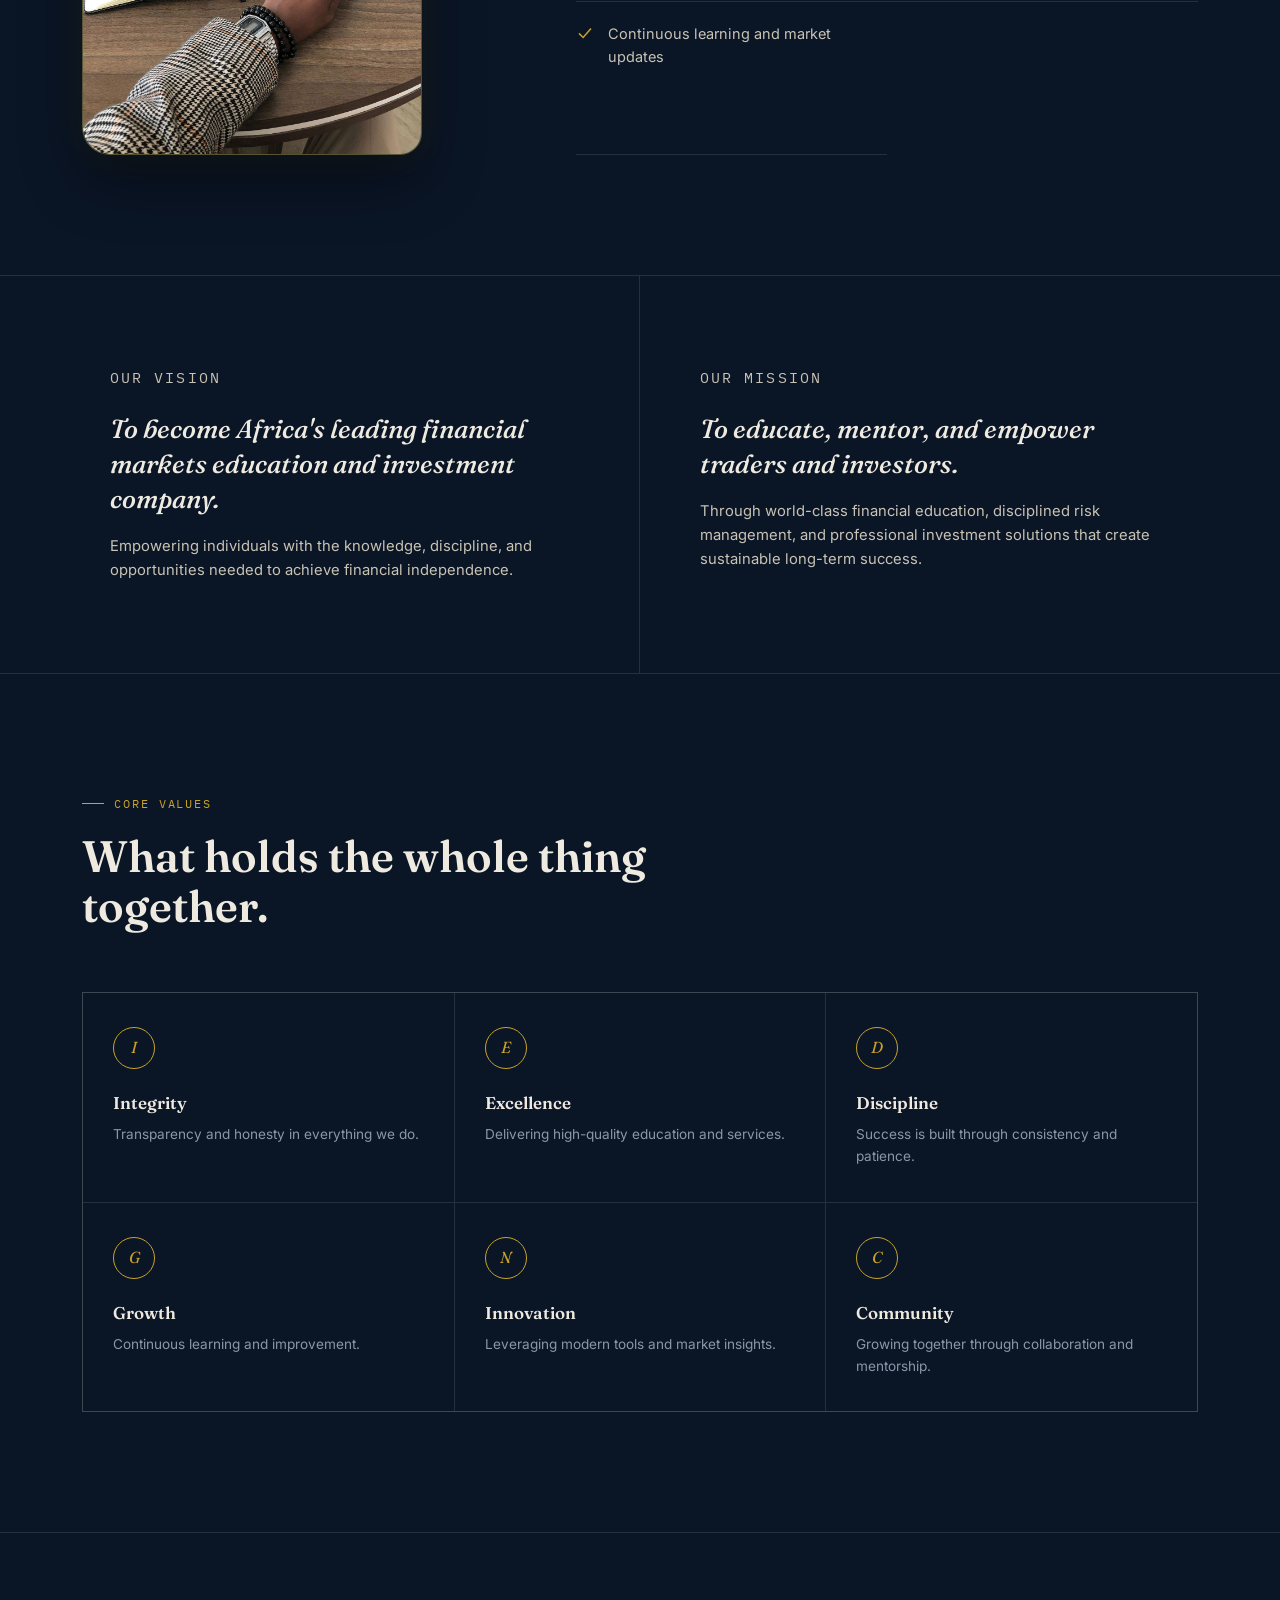
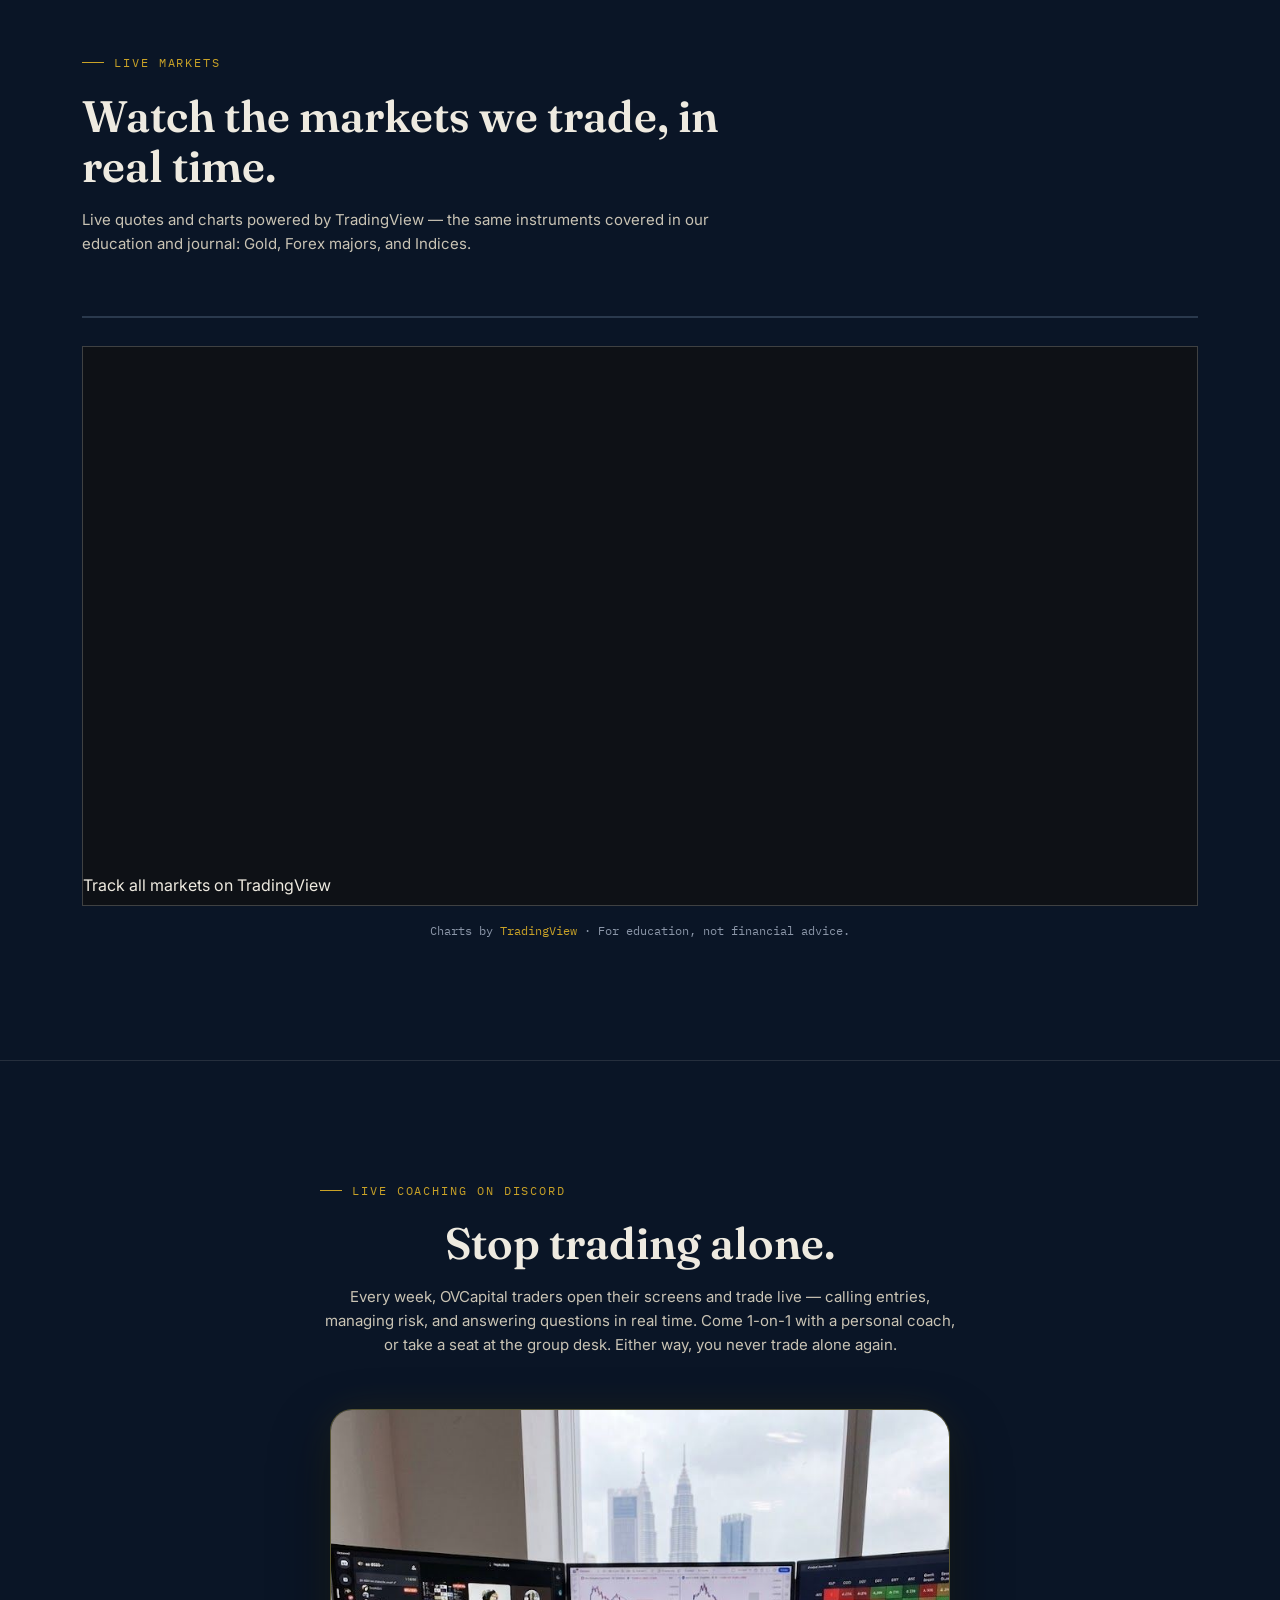
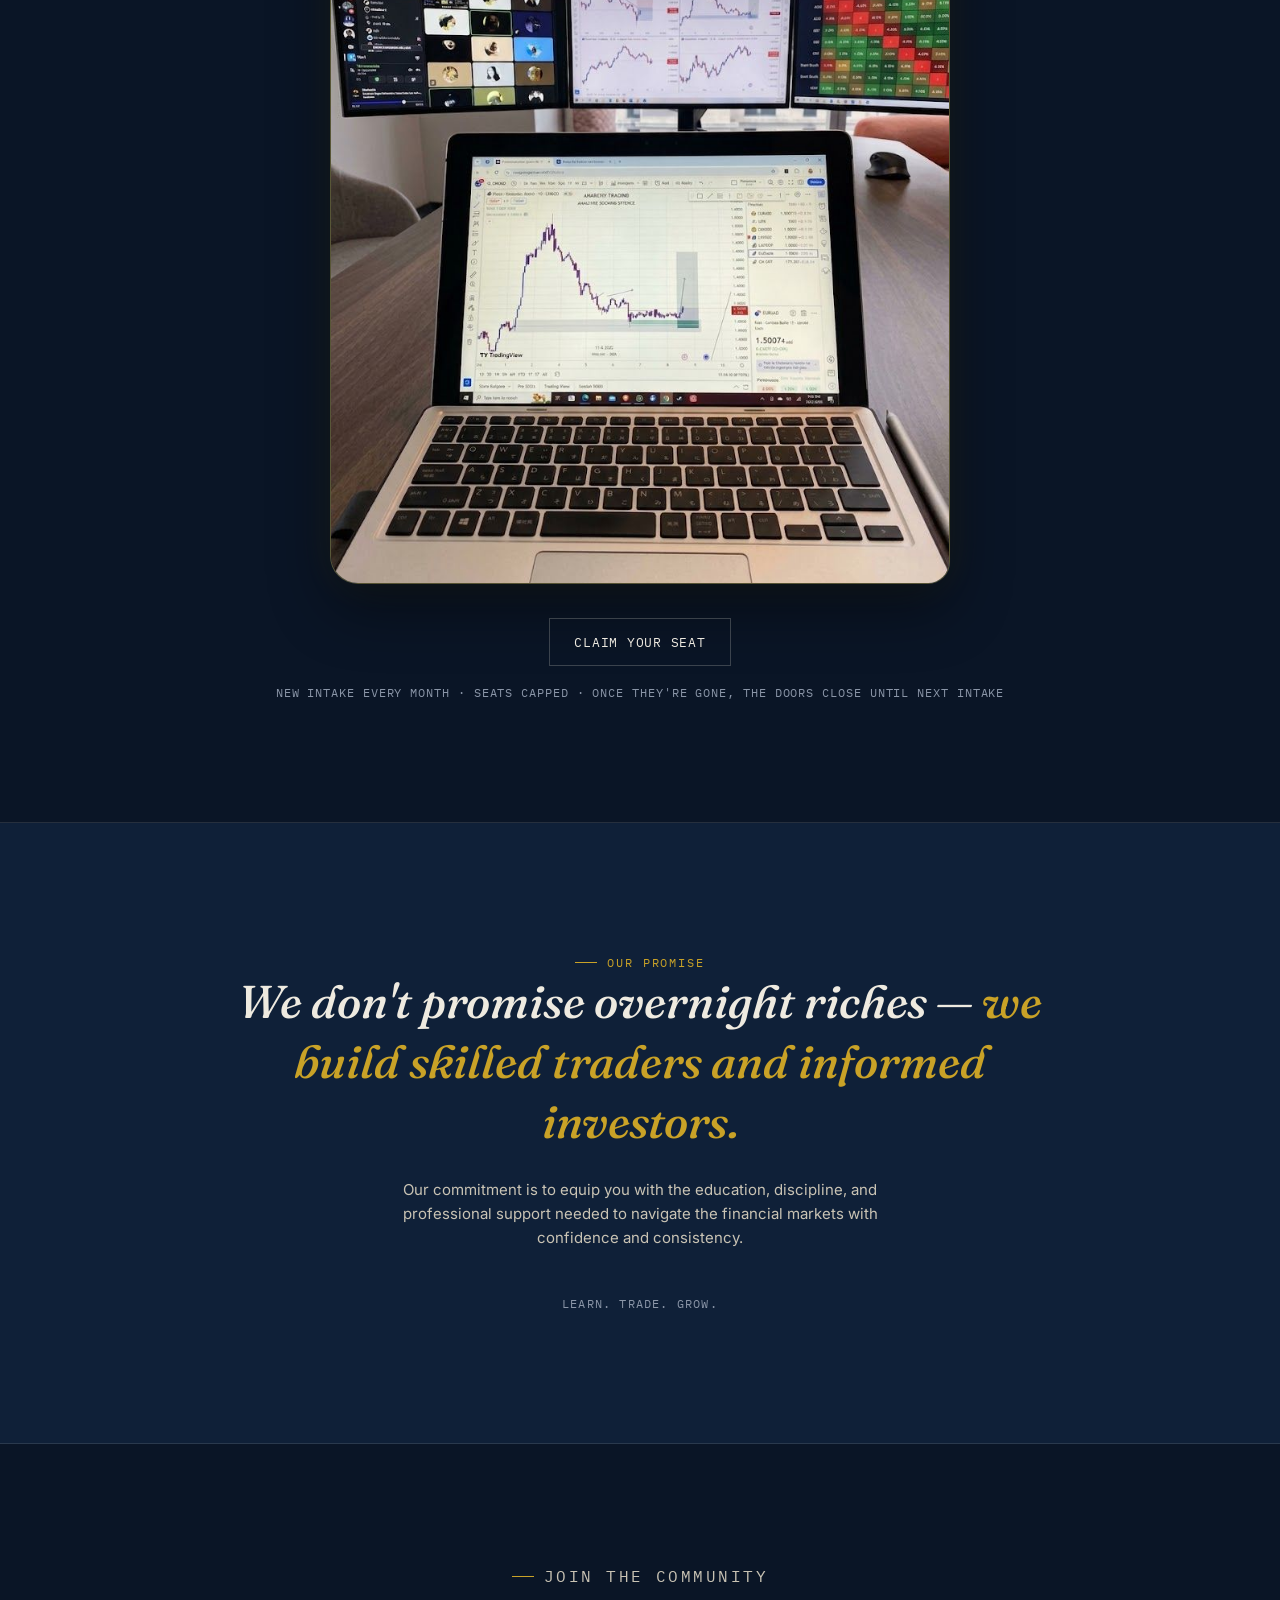
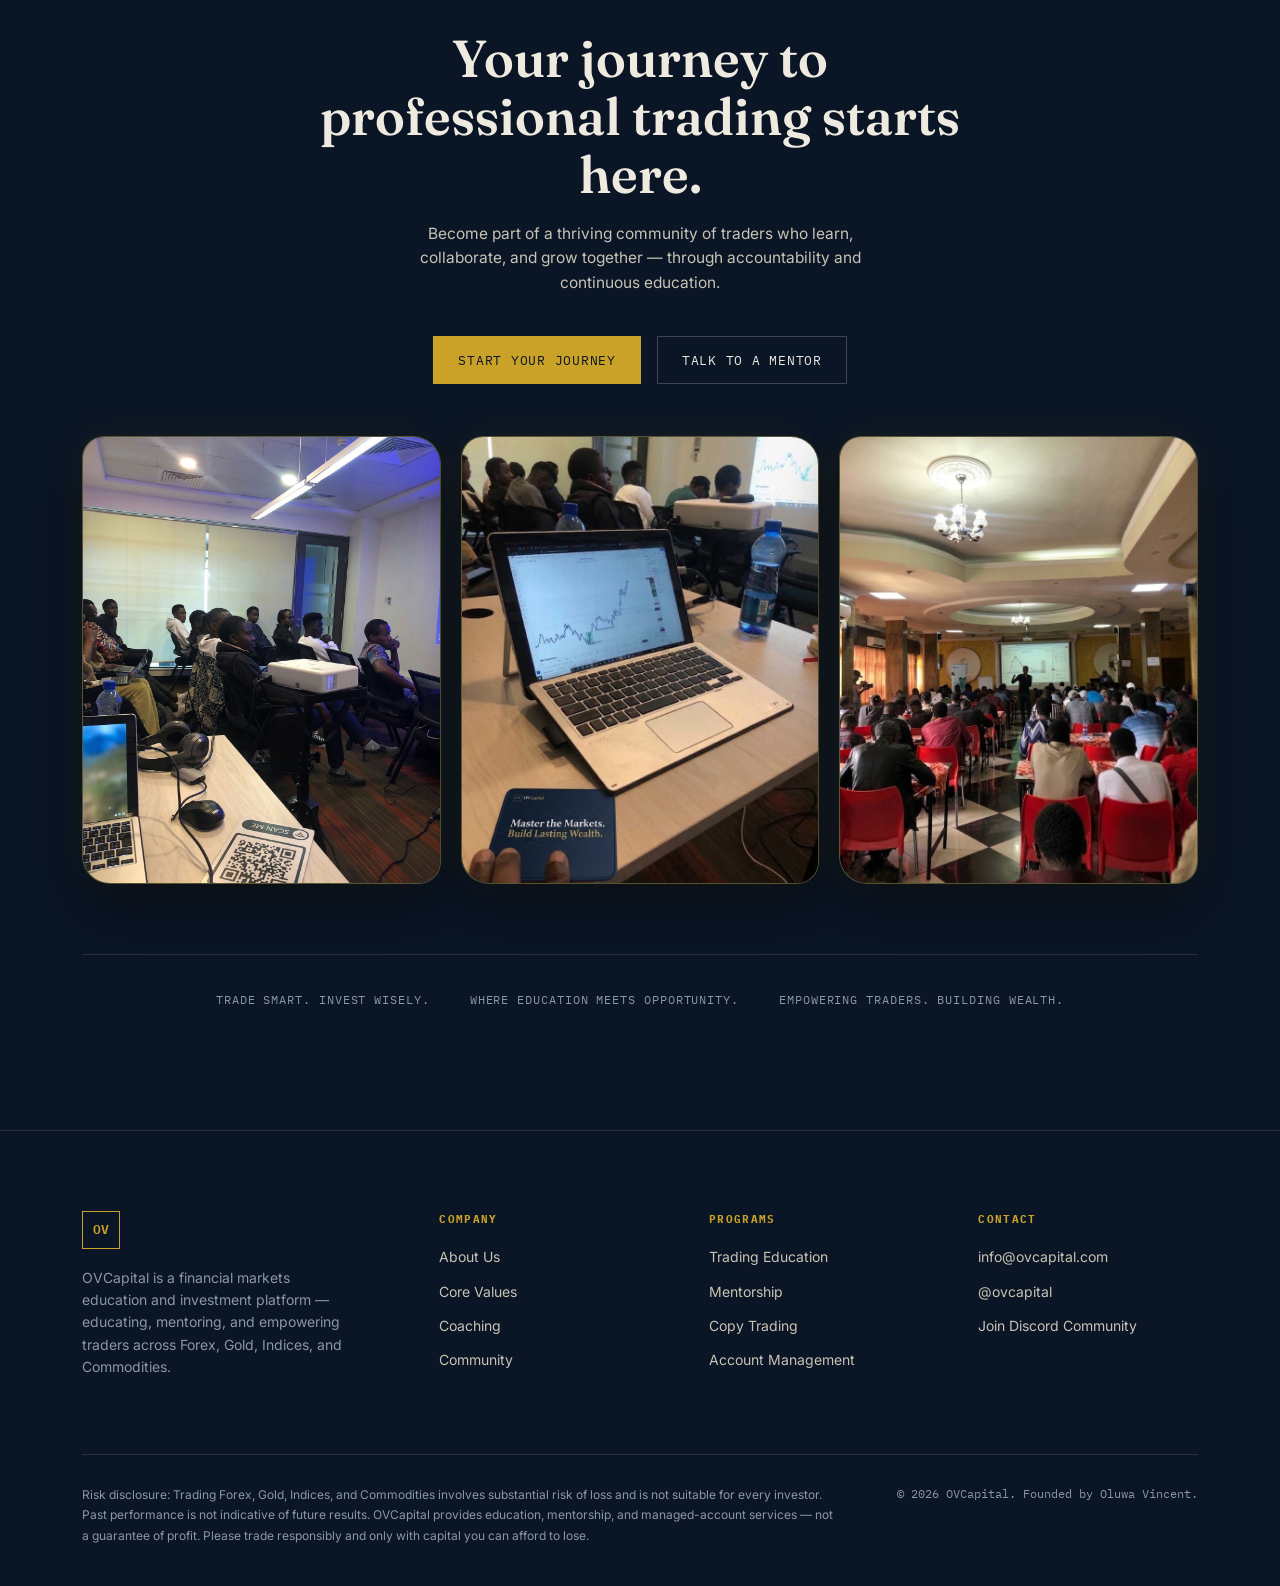
==== commit df0bd3d0: "Point Discord CTAs at live invite" ====
--- a/index.html
+++ b/index.html
@@ -651,8 +651,7 @@
       <img src="images/community-discord-call.jpg" alt="Live Discord coaching room with students on screen and charts on triple monitors" loading="lazy" onerror="this.remove()">
     </figure>
     <div class="coach-cta reveal">
-      <!-- REPLACE # with the real Discord invite link -->
-      <a href="https://wa.me/254705464197?text=Hi%20OVCapital%2C%20I%20want%20to%20claim%20my%20coaching%20seat." target="_blank" rel="noopener" class="btn btn--ghost">Claim your seat</a>
+      <a href="https://discord.gg/62k2fDP6Jb" target="_blank" rel="noopener" class="btn btn--ghost">Claim your seat</a>
       <!-- ADJUST: intake rhythm below to match reality -->
       <p class="coach-fomo">New intake every month · Seats capped · Once they're gone, the doors close until next intake</p>
     </div>
@@ -721,8 +720,7 @@
         <h4>Contact</h4>
         <a href="mailto:info@ovcapital.com">info@ovcapital.com</a>
         <a href="https://wa.me/254705464197?text=Hi%20OVCapital%2C%20I%20have%20a%20question." target="_blank" rel="noopener">@ovcapital</a>
-        <!-- REPLACE the link below with the real Discord invite when available -->
-        <a href="https://wa.me/254705464197?text=Hi%20OVCapital%2C%20please%20send%20me%20the%20Discord%20invite." target="_blank" rel="noopener">Join Discord Community</a>
+        <a href="https://discord.gg/62k2fDP6Jb" target="_blank" rel="noopener">Join Discord Community</a>
       </div>
     </div>
     <div class="footer__bottom">
